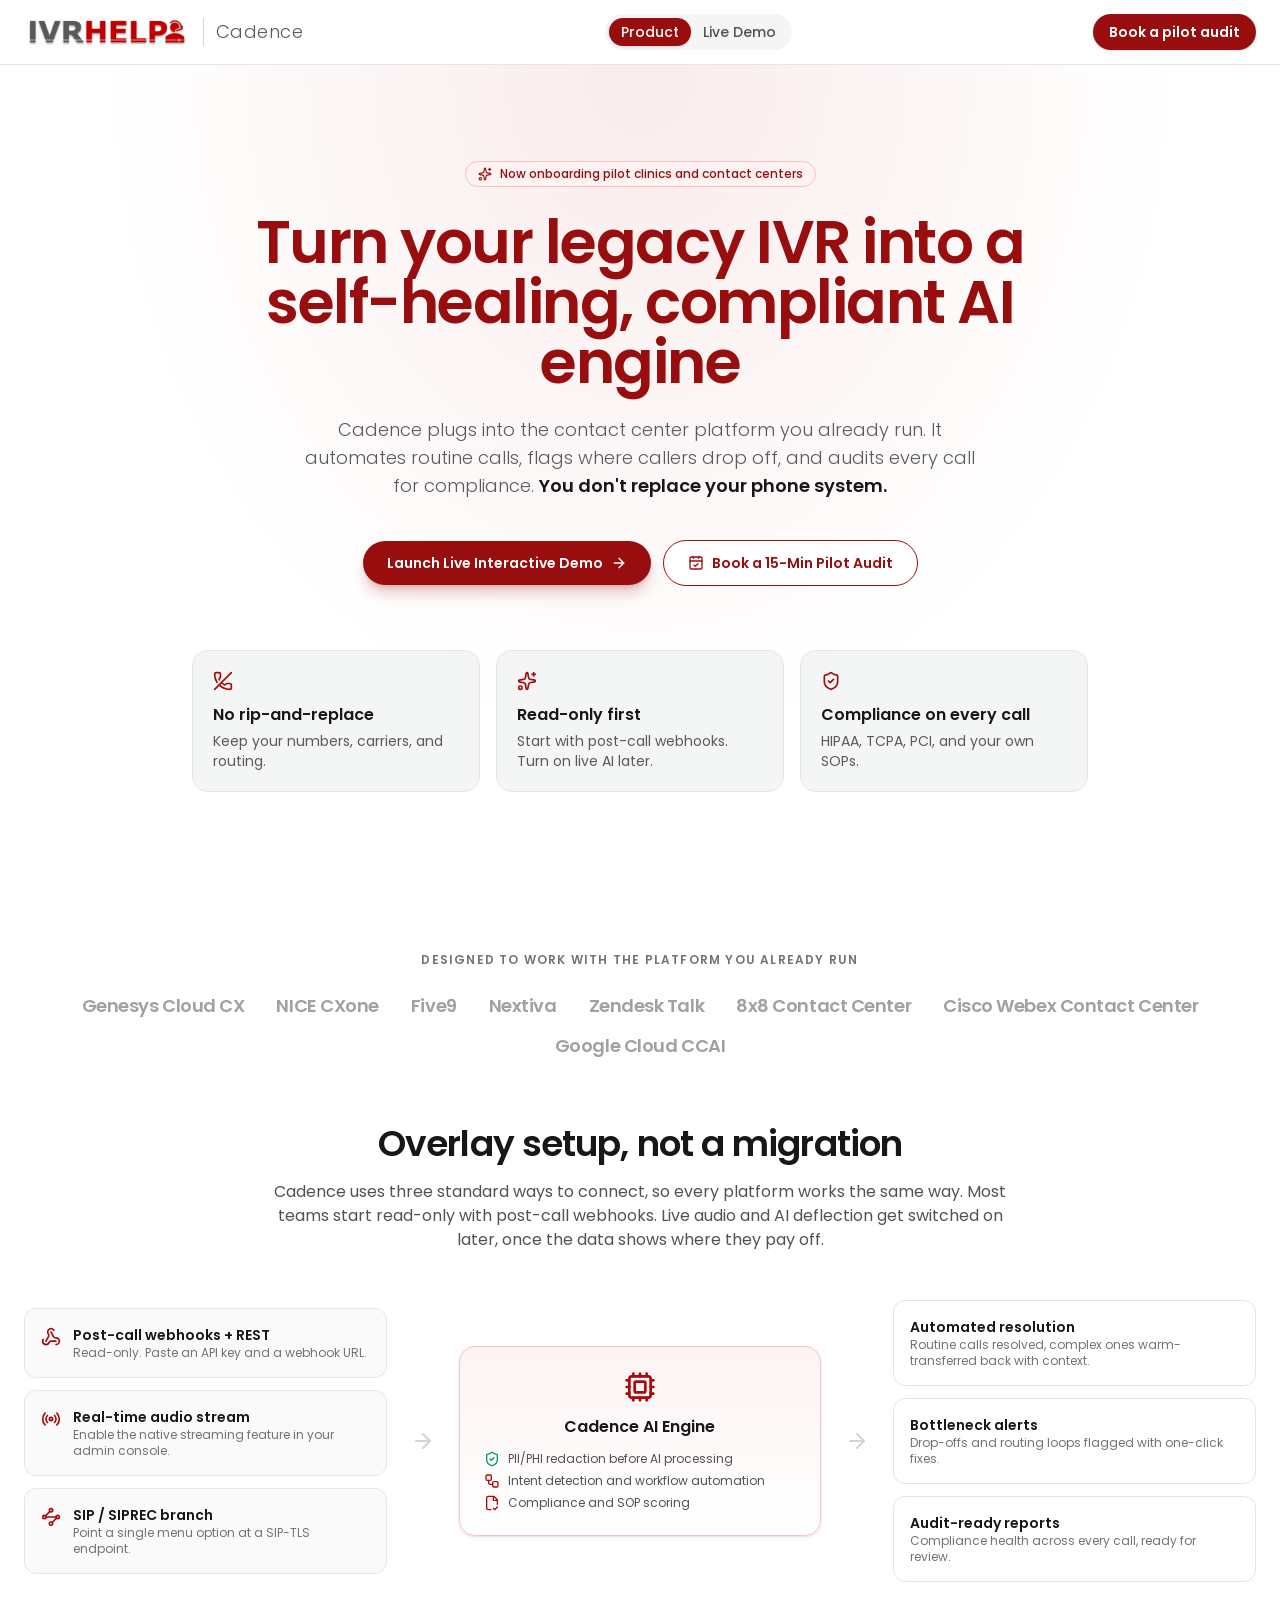
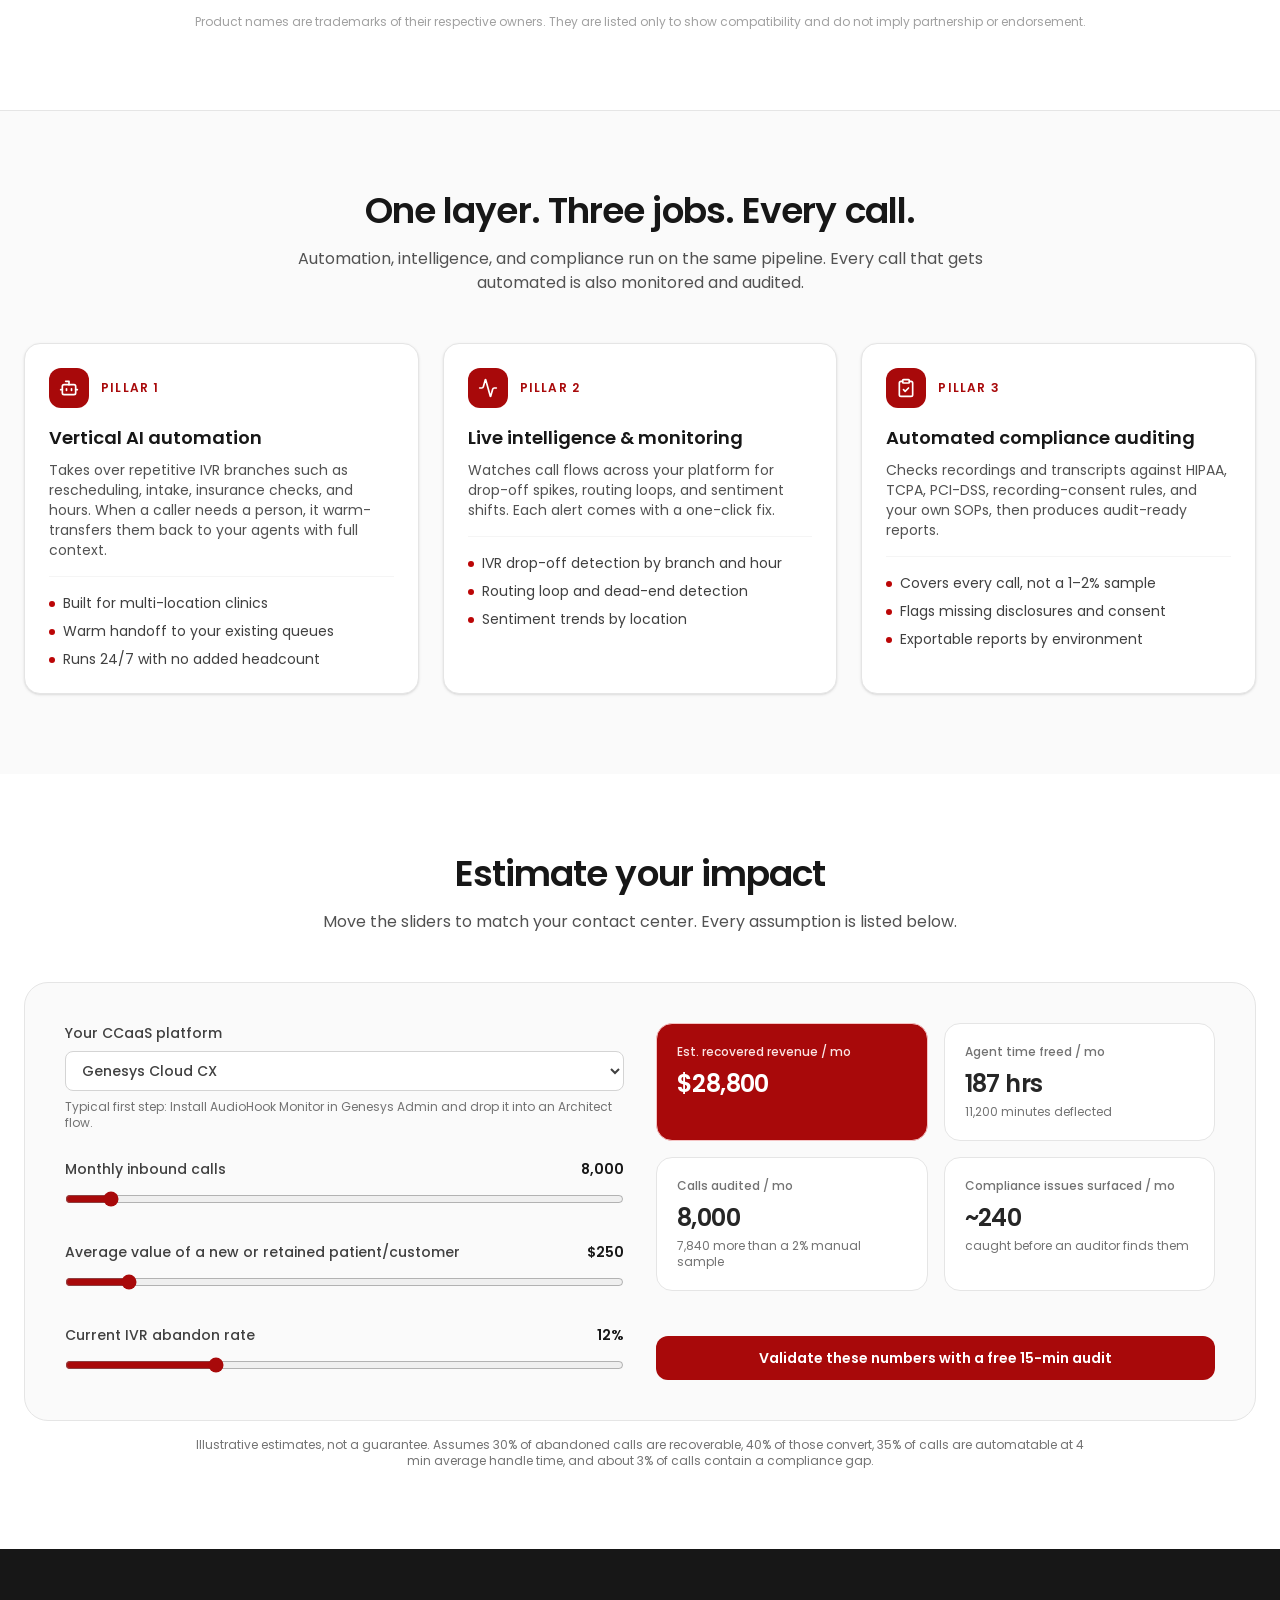
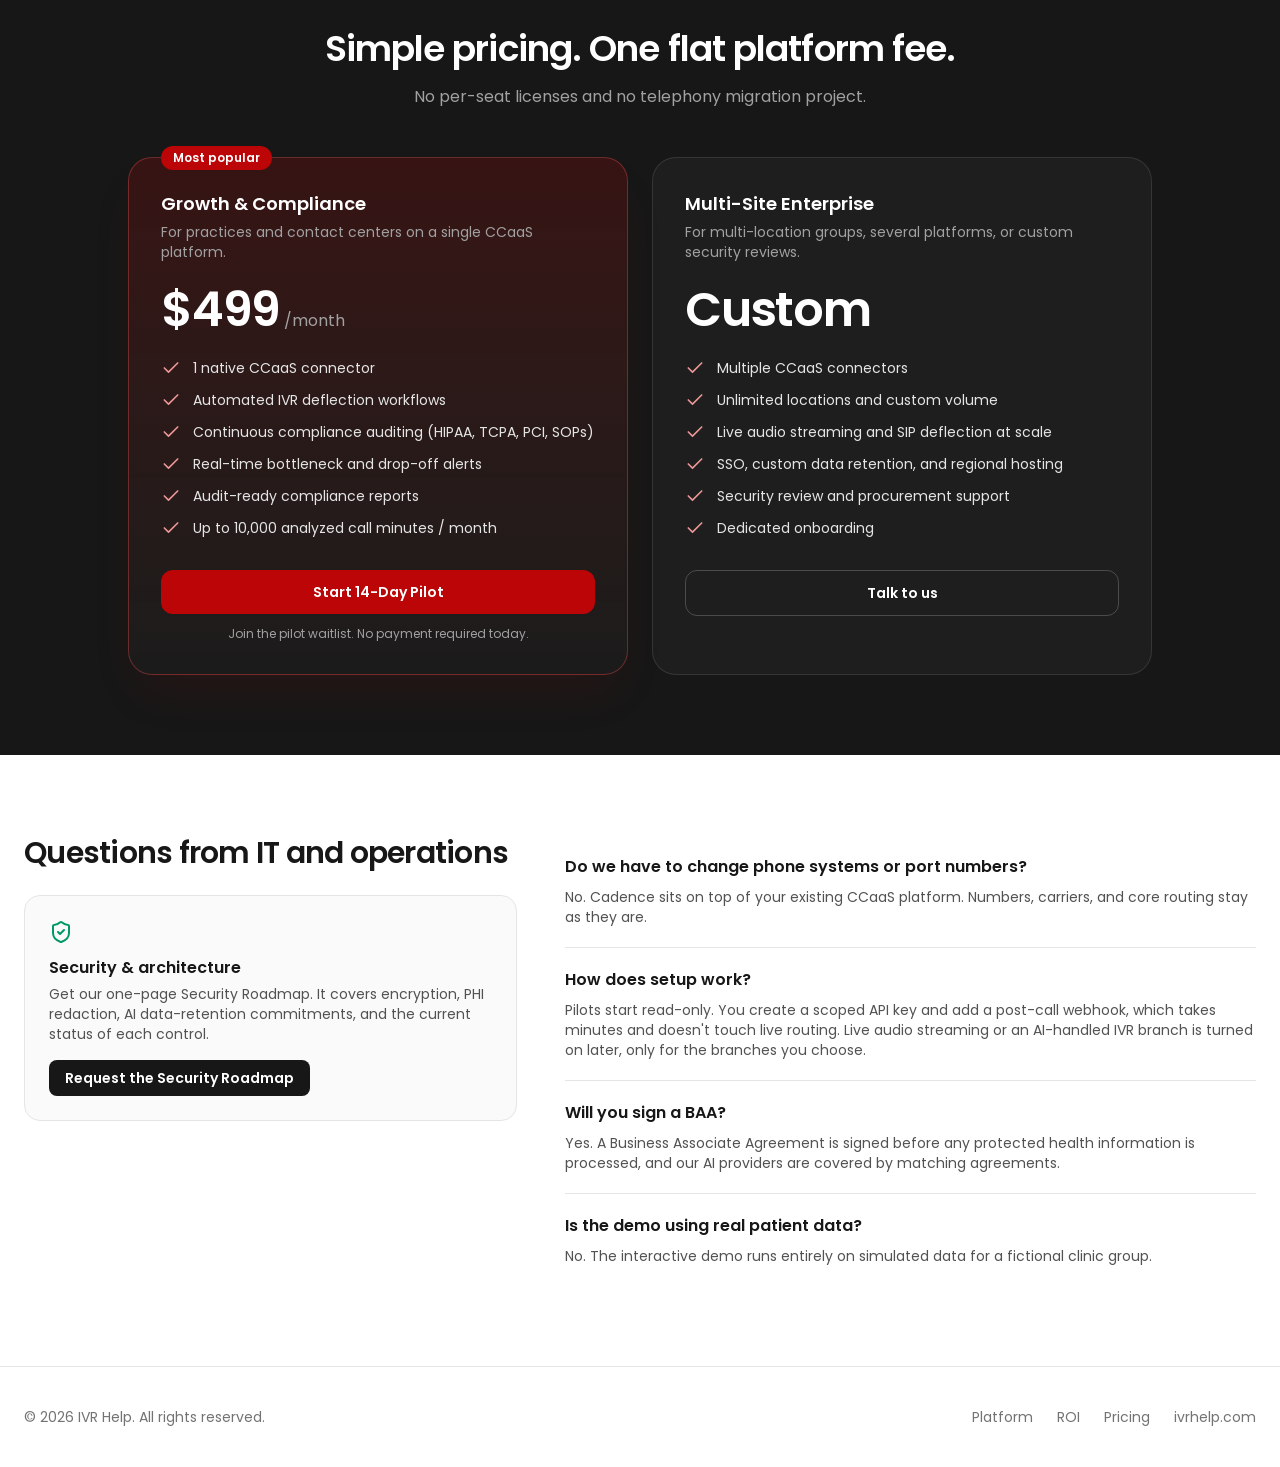
==== index.html @ 44080ae4 "Deploy site" ====
<!DOCTYPE html><html lang="en" class="NP86Ua_variable h-full antialiased"><head><meta charSet="utf-8"/><meta name="viewport" content="width=device-width, initial-scale=1"/><link rel="preload" href="/_next/static/media/13958cae6c93c43e-s.p.1h18_wedhzk4h.woff2" as="font" crossorigin="" type="font/woff2"/><link rel="preload" href="/_next/static/media/22a701959b157a82-s.p.2o7m9ogm38dql.woff2" as="font" crossorigin="" type="font/woff2"/><link rel="preload" href="/_next/static/media/2f0ae6d0ead4b7bb-s.p.38ww0mi76nb30.woff2" as="font" crossorigin="" type="font/woff2"/><link rel="preload" href="/_next/static/media/6bafae418e8a1b08-s.p.3o_v2fun1jzxk.woff2" as="font" crossorigin="" type="font/woff2"/><link rel="preload" href="/_next/static/media/76e9fd951b869c7b-s.p.3bh2vc0w-r-ll.woff2" as="font" crossorigin="" type="font/woff2"/><link rel="preload" href="/_next/static/media/dd9dfc3601372168-s.p.43zbiuwnnoiok.woff2" as="font" crossorigin="" type="font/woff2"/><link rel="preload" as="image" href="/ivrhelp-logo.png"/><link rel="stylesheet" href="/_next/static/chunks/0ywnl1hgc2zil.css" data-precedence="next"/><link rel="preload" as="script" fetchPriority="low" href="/_next/static/chunks/310vm2bl3xxpt.js"/><script src="/_next/static/chunks/1wnov70f88xjy.js" async=""></script><script src="/_next/static/chunks/39_j1bdzreq0m.js" async=""></script><script src="/_next/static/chunks/1ruweq6if34eh.js" async=""></script><script src="/_next/static/chunks/turbopack-2u1d16houkiyo.js" async=""></script><script src="/_next/static/chunks/0ttfjqg-k-pnd.js" async=""></script><script src="/_next/static/chunks/35sgjumlksxhd.js" async=""></script><meta name="next-size-adjust" content=""/><title>IVR Help: Cadence | AI automation &amp; compliance for your existing contact center</title><meta name="description" content="Cadence is an AI layer for Genesys, NICE CXone, Five9, Nextiva, Zendesk, 8x8, Cisco, and Google CCAI. It automates routine IVR calls, flags drop-offs, and audits every call for compliance. No phone system replacement."/><meta property="og:title" content="IVR Help: Cadence"/><meta property="og:description" content="Turn your legacy IVR into a self-healing, compliant AI engine without replacing your phone system."/><meta property="og:url" content="https://cadence.ivrhelp.com/"/><meta property="og:site_name" content="IVR Help: Cadence"/><meta property="og:type" content="website"/><meta name="twitter:card" content="summary"/><meta name="twitter:title" content="IVR Help: Cadence"/><meta name="twitter:description" content="Turn your legacy IVR into a self-healing, compliant AI engine without replacing your phone system."/><link rel="icon" href="/icon.png?icon.1f5wd9lrhpkw6.png" sizes="192x192" type="image/png"/><script src="/_next/static/chunks/0cz1d0mv5g_q7.js" noModule=""></script></head><body class="flex min-h-full flex-col"><div hidden=""><!--$--><!--/$--></div><header class="no-print sticky top-0 z-40 border-b border-neutral-200 bg-white text-neutral-900"><div class="mx-auto flex h-16 max-w-7xl items-center justify-between gap-4 px-4 sm:px-6"><a class="flex items-center gap-3" aria-label="IVR Help: Cadence home" href="/"><img src="/ivrhelp-logo.png" alt="IVR Help" width="459" height="88" class="h-7 w-auto sm:h-8"/><span class="hidden border-l border-neutral-300 pl-3 text-lg font-light tracking-wide text-charcoal sm:inline">Cadence</span></a><nav aria-label="Experience" class="flex rounded-full bg-neutral-100 p-1 text-sm"><a class="rounded-full px-3 py-1 font-medium transition bg-brand-700 text-white shadow-sm" href="/">Product</a><a class="rounded-full px-3 py-1 font-medium transition text-neutral-600 hover:text-brand-700" href="/demo/">Live Demo</a></nav><button type="button" class="hidden rounded-full bg-brand-700 px-4 py-2 text-sm font-semibold text-white shadow-sm hover:bg-brand-500 md:inline-flex">Book a pilot audit</button></div></header><main class="flex-1"><section class="relative overflow-hidden bg-white"><div aria-hidden="true" class="pointer-events-none absolute inset-0 bg-[radial-gradient(ellipse_at_top,rgba(187,5,6,0.08),transparent_60%)]"></div><div class="relative mx-auto max-w-7xl px-4 pb-20 pt-16 sm:px-6 lg:pt-24"><div class="mx-auto max-w-4xl text-center"><p class="inline-flex items-center gap-2 rounded-full border border-brand-200 bg-brand-50 px-3 py-1 text-xs font-medium text-brand-700"><svg xmlns="http://www.w3.org/2000/svg" width="24" height="24" viewBox="0 0 24 24" fill="none" stroke="currentColor" stroke-width="2" stroke-linecap="round" stroke-linejoin="round" class="lucide lucide-sparkles lucide-stars h-3.5 w-3.5" aria-hidden="true"><path d="M11.017 2.814a1 1 0 0 1 1.966 0l1.051 5.558a2 2 0 0 0 1.594 1.594l5.558 1.051a1 1 0 0 1 0 1.966l-5.558 1.051a2 2 0 0 0-1.594 1.594l-1.051 5.558a1 1 0 0 1-1.966 0l-1.051-5.558a2 2 0 0 0-1.594-1.594l-5.558-1.051a1 1 0 0 1 0-1.966l5.558-1.051a2 2 0 0 0 1.594-1.594z"></path><path d="M20 2v4"></path><path d="M22 4h-4"></path><circle cx="4" cy="20" r="2"></circle></svg> Now onboarding pilot clinics and contact centers</p><h1 class="mt-6 text-4xl font-semibold tracking-tight text-brand-700 sm:text-6xl">Turn your legacy IVR into a self-healing, compliant AI engine</h1><p class="mx-auto mt-6 max-w-2xl text-lg font-light text-charcoal">Cadence plugs into the contact center platform you already run. It automates routine calls, flags where callers drop off, and audits every call for compliance.<!-- --> <strong class="font-semibold text-neutral-900">You don&#x27;t replace your phone system.</strong></p><div class="mt-10 flex flex-col items-center justify-center gap-3 sm:flex-row"><a class="inline-flex items-center gap-2 rounded-full bg-brand-700 px-6 py-3 text-sm font-semibold text-white shadow-lg shadow-brand-700/25 hover:bg-brand-500" href="/demo/">Launch Live Interactive Demo <svg xmlns="http://www.w3.org/2000/svg" width="24" height="24" viewBox="0 0 24 24" fill="none" stroke="currentColor" stroke-width="2" stroke-linecap="round" stroke-linejoin="round" class="lucide lucide-arrow-right h-4 w-4" aria-hidden="true"><path d="M5 12h14"></path><path d="m12 5 7 7-7 7"></path></svg></a><button type="button" class="inline-flex items-center gap-2 rounded-full border border-brand-700 bg-white px-6 py-3 text-sm font-semibold text-brand-700 hover:bg-brand-50"><svg xmlns="http://www.w3.org/2000/svg" width="24" height="24" viewBox="0 0 24 24" fill="none" stroke="currentColor" stroke-width="2" stroke-linecap="round" stroke-linejoin="round" class="lucide lucide-calendar-check h-4 w-4" aria-hidden="true"><path d="M8 2v3"></path><path d="M16 2v3"></path><rect x="3" y="3" width="18" height="18" rx="2"></rect><path d="M3 9h18"></path><path d="m9 15 2 2 4-4"></path></svg> Book a 15-Min Pilot Audit</button></div></div><dl class="mx-auto mt-16 grid max-w-4xl gap-4 sm:grid-cols-3"><div class="rounded-2xl border border-neutral-200 bg-[#f4f6f6] p-5 text-left"><svg xmlns="http://www.w3.org/2000/svg" width="24" height="24" viewBox="0 0 24 24" fill="none" stroke="currentColor" stroke-width="2" stroke-linecap="round" stroke-linejoin="round" class="lucide lucide-phone-off h-5 w-5 text-brand-600" aria-hidden="true"><path d="M10.1 13.9a14 14 0 0 0 3.732 2.668 1 1 0 0 0 1.213-.303l.355-.465A2 2 0 0 1 17 15h3a2 2 0 0 1 2 2v3a2 2 0 0 1-2 2 18 18 0 0 1-12.728-5.272"></path><path d="M22 2 2 22"></path><path d="M4.76 13.582A18 18 0 0 1 2 4a2 2 0 0 1 2-2h3a2 2 0 0 1 2 2v3a2 2 0 0 1-.8 1.6l-.468.351a1 1 0 0 0-.292 1.233 14 14 0 0 0 .244.473"></path></svg><dt class="mt-3 font-semibold text-neutral-900">No rip-and-replace</dt><dd class="mt-1 text-sm text-charcoal">Keep your numbers, carriers, and routing.</dd></div><div class="rounded-2xl border border-neutral-200 bg-[#f4f6f6] p-5 text-left"><svg xmlns="http://www.w3.org/2000/svg" width="24" height="24" viewBox="0 0 24 24" fill="none" stroke="currentColor" stroke-width="2" stroke-linecap="round" stroke-linejoin="round" class="lucide lucide-sparkles lucide-stars h-5 w-5 text-brand-600" aria-hidden="true"><path d="M11.017 2.814a1 1 0 0 1 1.966 0l1.051 5.558a2 2 0 0 0 1.594 1.594l5.558 1.051a1 1 0 0 1 0 1.966l-5.558 1.051a2 2 0 0 0-1.594 1.594l-1.051 5.558a1 1 0 0 1-1.966 0l-1.051-5.558a2 2 0 0 0-1.594-1.594l-5.558-1.051a1 1 0 0 1 0-1.966l5.558-1.051a2 2 0 0 0 1.594-1.594z"></path><path d="M20 2v4"></path><path d="M22 4h-4"></path><circle cx="4" cy="20" r="2"></circle></svg><dt class="mt-3 font-semibold text-neutral-900">Read-only first</dt><dd class="mt-1 text-sm text-charcoal">Start with post-call webhooks. Turn on live AI later.</dd></div><div class="rounded-2xl border border-neutral-200 bg-[#f4f6f6] p-5 text-left"><svg xmlns="http://www.w3.org/2000/svg" width="24" height="24" viewBox="0 0 24 24" fill="none" stroke="currentColor" stroke-width="2" stroke-linecap="round" stroke-linejoin="round" class="lucide lucide-shield-check h-5 w-5 text-brand-600" aria-hidden="true"><path d="M20 13c0 5-3.5 7.5-7.66 8.95a1 1 0 0 1-.67-.01C7.5 20.5 4 18 4 13V6a1 1 0 0 1 1-1c2 0 4.5-1.2 6.24-2.72a1.17 1.17 0 0 1 1.52 0C14.51 3.81 17 5 19 5a1 1 0 0 1 1 1z"></path><path d="m9 12 2 2 4-4"></path></svg><dt class="mt-3 font-semibold text-neutral-900">Compliance on every call</dt><dd class="mt-1 text-sm text-charcoal">HIPAA, TCPA, PCI, and your own SOPs.</dd></div></dl></div></section><section id="integrations" class="border-b border-neutral-200 bg-white py-20"><div class="mx-auto max-w-7xl px-4 sm:px-6"><p class="text-center text-xs font-semibold uppercase tracking-widest text-neutral-500">Designed to work with the platform you already run</p><ul class="mt-6 flex flex-wrap items-center justify-center gap-x-8 gap-y-3"><li class="text-lg font-semibold tracking-tight text-neutral-400">Genesys Cloud CX</li><li class="text-lg font-semibold tracking-tight text-neutral-400">NICE CXone</li><li class="text-lg font-semibold tracking-tight text-neutral-400">Five9</li><li class="text-lg font-semibold tracking-tight text-neutral-400">Nextiva</li><li class="text-lg font-semibold tracking-tight text-neutral-400">Zendesk Talk</li><li class="text-lg font-semibold tracking-tight text-neutral-400">8x8 Contact Center</li><li class="text-lg font-semibold tracking-tight text-neutral-400">Cisco Webex Contact Center</li><li class="text-lg font-semibold tracking-tight text-neutral-400">Google Cloud CCAI</li></ul><div class="mx-auto mt-16 max-w-3xl text-center"><h2 class="text-3xl font-semibold tracking-tight text-neutral-900 sm:text-4xl">Overlay setup, not a migration</h2><p class="mt-4 text-neutral-600">Cadence uses three standard ways to connect, so every platform works the same way. Most teams start read-only with post-call webhooks. Live audio and AI deflection get switched on later, once the data shows where they pay off.</p></div><div class="mt-12 grid items-center gap-6 lg:grid-cols-[1fr_auto_1fr_auto_1fr]"><div class="space-y-3"><div class="flex gap-3 rounded-xl border border-neutral-200 bg-neutral-50 p-4"><svg xmlns="http://www.w3.org/2000/svg" width="24" height="24" viewBox="0 0 24 24" fill="none" stroke="currentColor" stroke-width="2" stroke-linecap="round" stroke-linejoin="round" class="lucide lucide-webhook mt-0.5 h-5 w-5 shrink-0 text-brand-600" aria-hidden="true"><path d="M18 16.98h-5.99c-1.1 0-1.95.94-2.48 1.9A4 4 0 0 1 2 17c.01-.7.2-1.4.57-2"></path><path d="m6 17 3.13-5.78c.53-.97.1-2.18-.5-3.1a4 4 0 1 1 6.89-4.06"></path><path d="m12 6 3.13 5.73C15.66 12.7 16.9 13 18 13a4 4 0 0 1 0 8"></path></svg><div><p class="text-sm font-semibold text-neutral-900">Post-call webhooks + REST</p><p class="text-xs text-neutral-500">Read-only. Paste an API key and a webhook URL.</p></div></div><div class="flex gap-3 rounded-xl border border-neutral-200 bg-neutral-50 p-4"><svg xmlns="http://www.w3.org/2000/svg" width="24" height="24" viewBox="0 0 24 24" fill="none" stroke="currentColor" stroke-width="2" stroke-linecap="round" stroke-linejoin="round" class="lucide lucide-radio mt-0.5 h-5 w-5 shrink-0 text-brand-600" aria-hidden="true"><path d="M16.247 7.761a6 6 0 0 1 0 8.478"></path><path d="M19.075 4.933a10 10 0 0 1 0 14.134"></path><path d="M4.925 19.067a10 10 0 0 1 0-14.134"></path><path d="M7.753 16.239a6 6 0 0 1 0-8.478"></path><circle cx="12" cy="12" r="2"></circle></svg><div><p class="text-sm font-semibold text-neutral-900">Real-time audio stream</p><p class="text-xs text-neutral-500">Enable the native streaming feature in your admin console.</p></div></div><div class="flex gap-3 rounded-xl border border-neutral-200 bg-neutral-50 p-4"><svg xmlns="http://www.w3.org/2000/svg" width="24" height="24" viewBox="0 0 24 24" fill="none" stroke="currentColor" stroke-width="2" stroke-linecap="round" stroke-linejoin="round" class="lucide lucide-waypoints mt-0.5 h-5 w-5 shrink-0 text-brand-600" aria-hidden="true"><path d="m10.586 5.414-5.172 5.172"></path><path d="m18.586 13.414-5.172 5.172"></path><path d="M6 12h12"></path><circle cx="12" cy="20" r="2"></circle><circle cx="12" cy="4" r="2"></circle><circle cx="20" cy="12" r="2"></circle><circle cx="4" cy="12" r="2"></circle></svg><div><p class="text-sm font-semibold text-neutral-900">SIP / SIPREC branch</p><p class="text-xs text-neutral-500">Point a single menu option at a SIP-TLS endpoint.</p></div></div></div><svg xmlns="http://www.w3.org/2000/svg" width="24" height="24" viewBox="0 0 24 24" fill="none" stroke="currentColor" stroke-width="2" stroke-linecap="round" stroke-linejoin="round" class="lucide lucide-arrow-right mx-auto hidden h-6 w-6 text-neutral-300 lg:block" aria-hidden="true"><path d="M5 12h14"></path><path d="m12 5 7 7-7 7"></path></svg><div class="rounded-2xl border border-brand-200 bg-gradient-to-b from-brand-50 to-white p-6 text-center shadow-sm"><svg xmlns="http://www.w3.org/2000/svg" width="24" height="24" viewBox="0 0 24 24" fill="none" stroke="currentColor" stroke-width="2" stroke-linecap="round" stroke-linejoin="round" class="lucide lucide-cpu mx-auto h-8 w-8 text-brand-600" aria-hidden="true"><path d="M12 20v2"></path><path d="M12 2v2"></path><path d="M17 20v2"></path><path d="M17 2v2"></path><path d="M2 12h2"></path><path d="M2 17h2"></path><path d="M2 7h2"></path><path d="M20 12h2"></path><path d="M20 17h2"></path><path d="M20 7h2"></path><path d="M7 20v2"></path><path d="M7 2v2"></path><rect x="4" y="4" width="16" height="16" rx="2"></rect><rect x="8" y="8" width="8" height="8" rx="1"></rect></svg><p class="mt-3 font-semibold text-neutral-900">Cadence AI Engine</p><ul class="mt-3 space-y-1.5 text-left text-xs text-neutral-600"><li class="flex gap-2"><svg xmlns="http://www.w3.org/2000/svg" width="24" height="24" viewBox="0 0 24 24" fill="none" stroke="currentColor" stroke-width="2" stroke-linecap="round" stroke-linejoin="round" class="lucide lucide-shield-check h-4 w-4 text-emerald-600" aria-hidden="true"><path d="M20 13c0 5-3.5 7.5-7.66 8.95a1 1 0 0 1-.67-.01C7.5 20.5 4 18 4 13V6a1 1 0 0 1 1-1c2 0 4.5-1.2 6.24-2.72a1.17 1.17 0 0 1 1.52 0C14.51 3.81 17 5 19 5a1 1 0 0 1 1 1z"></path><path d="m9 12 2 2 4-4"></path></svg>PII/PHI redaction before AI processing</li><li class="flex gap-2"><svg xmlns="http://www.w3.org/2000/svg" width="24" height="24" viewBox="0 0 24 24" fill="none" stroke="currentColor" stroke-width="2" stroke-linecap="round" stroke-linejoin="round" class="lucide lucide-workflow h-4 w-4 text-brand-600" aria-hidden="true"><rect width="8" height="8" x="3" y="3" rx="2"></rect><path d="M7 11v4a2 2 0 0 0 2 2h4"></path><rect width="8" height="8" x="13" y="13" rx="2"></rect></svg>Intent detection and workflow automation</li><li class="flex gap-2"><svg xmlns="http://www.w3.org/2000/svg" width="24" height="24" viewBox="0 0 24 24" fill="none" stroke="currentColor" stroke-width="2" stroke-linecap="round" stroke-linejoin="round" class="lucide lucide-file-check-corner lucide-file-check-2 h-4 w-4 text-brand-600" aria-hidden="true"><path d="M10.5 22H6a2 2 0 0 1-2-2V4a2 2 0 0 1 2-2h8a2.4 2.4 0 0 1 1.706.706l3.588 3.588A2.4 2.4 0 0 1 20 8v6"></path><path d="M14 2v5a1 1 0 0 0 1 1h5"></path><path d="m14 20 2 2 4-4"></path></svg>Compliance and SOP scoring</li></ul></div><svg xmlns="http://www.w3.org/2000/svg" width="24" height="24" viewBox="0 0 24 24" fill="none" stroke="currentColor" stroke-width="2" stroke-linecap="round" stroke-linejoin="round" class="lucide lucide-arrow-right mx-auto hidden h-6 w-6 text-neutral-300 lg:block" aria-hidden="true"><path d="M5 12h14"></path><path d="m12 5 7 7-7 7"></path></svg><div class="space-y-3"><div class="rounded-xl border border-neutral-200 p-4"><p class="text-sm font-semibold text-neutral-900">Automated resolution</p><p class="text-xs text-neutral-500">Routine calls resolved, complex ones warm-transferred back with context.</p></div><div class="rounded-xl border border-neutral-200 p-4"><p class="text-sm font-semibold text-neutral-900">Bottleneck alerts</p><p class="text-xs text-neutral-500">Drop-offs and routing loops flagged with one-click fixes.</p></div><div class="rounded-xl border border-neutral-200 p-4"><p class="text-sm font-semibold text-neutral-900">Audit-ready reports</p><p class="text-xs text-neutral-500">Compliance health across every call, ready for review.</p></div></div></div><p class="mt-8 text-center text-xs text-neutral-400">Product names are trademarks of their respective owners. They are listed only to show compatibility and do not imply partnership or endorsement.</p></div></section><section id="platform" class="bg-neutral-50 py-20"><div class="mx-auto max-w-7xl px-4 sm:px-6"><div class="mx-auto max-w-3xl text-center"><h2 class="text-3xl font-semibold tracking-tight text-neutral-900 sm:text-4xl">One layer. Three jobs. Every call.</h2><p class="mt-4 text-neutral-600">Automation, intelligence, and compliance run on the same pipeline. Every call that gets automated is also monitored and audited.</p></div><div class="mt-12 grid gap-6 lg:grid-cols-3"><article class="flex flex-col rounded-2xl border border-neutral-200 bg-white p-6 shadow-sm"><div class="flex items-center gap-3"><span class="flex h-10 w-10 items-center justify-center rounded-xl bg-brand-600 text-white"><svg xmlns="http://www.w3.org/2000/svg" width="24" height="24" viewBox="0 0 24 24" fill="none" stroke="currentColor" stroke-width="2" stroke-linecap="round" stroke-linejoin="round" class="lucide lucide-bot h-5 w-5" aria-hidden="true"><path d="M12 8V4H8"></path><rect width="16" height="12" x="4" y="8" rx="2"></rect><path d="M2 14h2"></path><path d="M20 14h2"></path><path d="M15 13v2"></path><path d="M9 13v2"></path></svg></span><span class="text-xs font-semibold uppercase tracking-widest text-brand-600">Pillar 1</span></div><h3 class="mt-4 text-lg font-semibold text-neutral-900">Vertical AI automation</h3><p class="mt-2 text-sm text-neutral-600">Takes over repetitive IVR branches such as rescheduling, intake, insurance checks, and hours. When a caller needs a person, it warm-transfers them back to your agents with full context.</p><ul class="mt-4 space-y-2 border-t border-neutral-100 pt-4 text-sm text-neutral-700"><li class="flex gap-2"><span class="mt-2 h-1.5 w-1.5 shrink-0 rounded-full bg-brand-500"></span>Built for multi-location clinics</li><li class="flex gap-2"><span class="mt-2 h-1.5 w-1.5 shrink-0 rounded-full bg-brand-500"></span>Warm handoff to your existing queues</li><li class="flex gap-2"><span class="mt-2 h-1.5 w-1.5 shrink-0 rounded-full bg-brand-500"></span>Runs 24/7 with no added headcount</li></ul></article><article class="flex flex-col rounded-2xl border border-neutral-200 bg-white p-6 shadow-sm"><div class="flex items-center gap-3"><span class="flex h-10 w-10 items-center justify-center rounded-xl bg-brand-600 text-white"><svg xmlns="http://www.w3.org/2000/svg" width="24" height="24" viewBox="0 0 24 24" fill="none" stroke="currentColor" stroke-width="2" stroke-linecap="round" stroke-linejoin="round" class="lucide lucide-activity h-5 w-5" aria-hidden="true"><path d="M22 12h-2.48a2 2 0 0 0-1.93 1.46l-2.35 8.36a.25.25 0 0 1-.48 0L9.24 2.18a.25.25 0 0 0-.48 0l-2.35 8.36A2 2 0 0 1 4.49 12H2"></path></svg></span><span class="text-xs font-semibold uppercase tracking-widest text-brand-600">Pillar 2</span></div><h3 class="mt-4 text-lg font-semibold text-neutral-900">Live intelligence &amp; monitoring</h3><p class="mt-2 text-sm text-neutral-600">Watches call flows across your platform for drop-off spikes, routing loops, and sentiment shifts. Each alert comes with a one-click fix.</p><ul class="mt-4 space-y-2 border-t border-neutral-100 pt-4 text-sm text-neutral-700"><li class="flex gap-2"><span class="mt-2 h-1.5 w-1.5 shrink-0 rounded-full bg-brand-500"></span>IVR drop-off detection by branch and hour</li><li class="flex gap-2"><span class="mt-2 h-1.5 w-1.5 shrink-0 rounded-full bg-brand-500"></span>Routing loop and dead-end detection</li><li class="flex gap-2"><span class="mt-2 h-1.5 w-1.5 shrink-0 rounded-full bg-brand-500"></span>Sentiment trends by location</li></ul></article><article class="flex flex-col rounded-2xl border border-neutral-200 bg-white p-6 shadow-sm"><div class="flex items-center gap-3"><span class="flex h-10 w-10 items-center justify-center rounded-xl bg-brand-600 text-white"><svg xmlns="http://www.w3.org/2000/svg" width="24" height="24" viewBox="0 0 24 24" fill="none" stroke="currentColor" stroke-width="2" stroke-linecap="round" stroke-linejoin="round" class="lucide lucide-clipboard-check h-5 w-5" aria-hidden="true"><rect width="8" height="4" x="8" y="2" rx="1" ry="1"></rect><path d="M16 4h2a2 2 0 0 1 2 2v14a2 2 0 0 1-2 2H6a2 2 0 0 1-2-2V6a2 2 0 0 1 2-2h2"></path><path d="m9 14 2 2 4-4"></path></svg></span><span class="text-xs font-semibold uppercase tracking-widest text-brand-600">Pillar 3</span></div><h3 class="mt-4 text-lg font-semibold text-neutral-900">Automated compliance auditing</h3><p class="mt-2 text-sm text-neutral-600">Checks recordings and transcripts against HIPAA, TCPA, PCI-DSS, recording-consent rules, and your own SOPs, then produces audit-ready reports.</p><ul class="mt-4 space-y-2 border-t border-neutral-100 pt-4 text-sm text-neutral-700"><li class="flex gap-2"><span class="mt-2 h-1.5 w-1.5 shrink-0 rounded-full bg-brand-500"></span>Covers every call, not a 1–2% sample</li><li class="flex gap-2"><span class="mt-2 h-1.5 w-1.5 shrink-0 rounded-full bg-brand-500"></span>Flags missing disclosures and consent</li><li class="flex gap-2"><span class="mt-2 h-1.5 w-1.5 shrink-0 rounded-full bg-brand-500"></span>Exportable reports by environment</li></ul></article></div></div></section><section id="roi" class="bg-white py-20"><div class="mx-auto max-w-7xl px-4 sm:px-6"><div class="mx-auto max-w-3xl text-center"><h2 class="text-3xl font-semibold tracking-tight text-neutral-900 sm:text-4xl">Estimate your impact</h2><p class="mt-4 text-neutral-600">Move the sliders to match your contact center. Every assumption is listed below.</p></div><div class="mt-12 grid gap-8 rounded-3xl border border-neutral-200 bg-neutral-50 p-6 sm:p-10 lg:grid-cols-2"><div class="space-y-7"><label class="block text-sm font-medium text-neutral-700">Your CCaaS platform<select class="mt-2 w-full rounded-lg border border-neutral-300 bg-white px-3 py-2 text-sm"><option value="genesys" selected="">Genesys Cloud CX</option><option value="nice">NICE CXone</option><option value="five9">Five9</option><option value="nextiva">Nextiva</option><option value="zendesk">Zendesk Talk</option><option value="8x8">8x8 Contact Center</option><option value="cisco">Cisco Webex Contact Center</option><option value="google">Google Cloud CCAI</option></select><span class="mt-2 block text-xs font-normal text-neutral-500">Typical first step: <!-- -->Install AudioHook Monitor in Genesys Admin and drop it into an Architect flow.</span></label><label class="block"><span class="flex items-baseline justify-between text-sm font-medium text-neutral-700">Monthly inbound calls<span class="font-semibold tabular-nums text-neutral-900">8,000</span></span><input type="range" min="1000" max="100000" step="1000" class="mt-3 w-full accent-brand-600" value="8000"/></label><label class="block"><span class="flex items-baseline justify-between text-sm font-medium text-neutral-700">Average value of a new or retained patient/customer<span class="font-semibold tabular-nums text-neutral-900">$250</span></span><input type="range" min="50" max="2000" step="25" class="mt-3 w-full accent-brand-600" value="250"/></label><label class="block"><span class="flex items-baseline justify-between text-sm font-medium text-neutral-700">Current IVR abandon rate<span class="font-semibold tabular-nums text-neutral-900">12%</span></span><input type="range" min="2" max="40" step="1" class="mt-3 w-full accent-brand-600" value="12"/></label></div><div class="flex flex-col justify-between gap-6"><div class="grid gap-4 sm:grid-cols-2"><div class="rounded-2xl border p-5 border-brand-200 bg-brand-600 text-white"><p class="text-xs font-medium text-brand-100">Est. recovered revenue / mo</p><p class="mt-2 text-2xl font-semibold tabular-nums tracking-tight">$28,800</p></div><div class="rounded-2xl border p-5 border-neutral-200 bg-white"><p class="text-xs font-medium text-neutral-500">Agent time freed / mo</p><p class="mt-2 text-2xl font-semibold tabular-nums tracking-tight">187 hrs</p><p class="mt-1 text-xs text-neutral-500">11,200 minutes deflected</p></div><div class="rounded-2xl border p-5 border-neutral-200 bg-white"><p class="text-xs font-medium text-neutral-500">Calls audited / mo</p><p class="mt-2 text-2xl font-semibold tabular-nums tracking-tight">8,000</p><p class="mt-1 text-xs text-neutral-500">7,840 more than a 2% manual sample</p></div><div class="rounded-2xl border p-5 border-neutral-200 bg-white"><p class="text-xs font-medium text-neutral-500">Compliance issues surfaced / mo</p><p class="mt-2 text-2xl font-semibold tabular-nums tracking-tight">~240</p><p class="mt-1 text-xs text-neutral-500">caught before an auditor finds them</p></div></div><button type="button" class="rounded-xl bg-brand-600 px-5 py-3 text-sm font-semibold text-white hover:bg-brand-500">Validate these numbers with a free 15-min audit</button></div></div><p class="mx-auto mt-4 max-w-4xl text-center text-xs text-neutral-500">Illustrative estimates, not a guarantee. Assumes <!-- -->30<!-- -->% of abandoned calls are recoverable, <!-- -->40<!-- -->% of those convert, <!-- -->35<!-- -->% of calls are automatable at <!-- -->4<!-- --> min average handle time, and about <!-- -->3<!-- -->% of calls contain a compliance gap.</p></div></section><section id="pricing" class="bg-neutral-900 py-20 text-white"><div class="mx-auto max-w-7xl px-4 sm:px-6"><div class="mx-auto max-w-3xl text-center"><h2 class="text-3xl font-semibold tracking-tight sm:text-4xl">Simple pricing. One flat platform fee.</h2><p class="mt-4 text-neutral-400">No per-seat licenses and no telephony migration project.</p></div><div class="mx-auto mt-12 grid max-w-5xl gap-6 lg:grid-cols-2"><div class="relative rounded-3xl border border-brand-400/40 bg-gradient-to-b from-brand-500/20 to-white/[0.02] p-8 shadow-2xl shadow-brand-500/10"><span class="absolute -top-3 left-8 rounded-full bg-brand-500 px-3 py-1 text-xs font-semibold">Most popular</span><h3 class="text-lg font-semibold">Growth &amp; Compliance</h3><p class="mt-1 text-sm text-neutral-400">For practices and contact centers on a single CCaaS platform.</p><p class="mt-6 flex items-baseline gap-1"><span class="text-5xl font-semibold tracking-tight">$<!-- -->499</span><span class="text-neutral-400">/month</span></p><ul class="mt-6 space-y-3 text-sm"><li class="flex gap-3"><svg xmlns="http://www.w3.org/2000/svg" width="24" height="24" viewBox="0 0 24 24" fill="none" stroke="currentColor" stroke-width="2" stroke-linecap="round" stroke-linejoin="round" class="lucide lucide-check h-5 w-5 shrink-0 text-brand-300" aria-hidden="true"><path d="M20 6 9 17l-5-5"></path></svg><span class="text-neutral-200">1 native CCaaS connector</span></li><li class="flex gap-3"><svg xmlns="http://www.w3.org/2000/svg" width="24" height="24" viewBox="0 0 24 24" fill="none" stroke="currentColor" stroke-width="2" stroke-linecap="round" stroke-linejoin="round" class="lucide lucide-check h-5 w-5 shrink-0 text-brand-300" aria-hidden="true"><path d="M20 6 9 17l-5-5"></path></svg><span class="text-neutral-200">Automated IVR deflection workflows</span></li><li class="flex gap-3"><svg xmlns="http://www.w3.org/2000/svg" width="24" height="24" viewBox="0 0 24 24" fill="none" stroke="currentColor" stroke-width="2" stroke-linecap="round" stroke-linejoin="round" class="lucide lucide-check h-5 w-5 shrink-0 text-brand-300" aria-hidden="true"><path d="M20 6 9 17l-5-5"></path></svg><span class="text-neutral-200">Continuous compliance auditing (HIPAA, TCPA, PCI, SOPs)</span></li><li class="flex gap-3"><svg xmlns="http://www.w3.org/2000/svg" width="24" height="24" viewBox="0 0 24 24" fill="none" stroke="currentColor" stroke-width="2" stroke-linecap="round" stroke-linejoin="round" class="lucide lucide-check h-5 w-5 shrink-0 text-brand-300" aria-hidden="true"><path d="M20 6 9 17l-5-5"></path></svg><span class="text-neutral-200">Real-time bottleneck and drop-off alerts</span></li><li class="flex gap-3"><svg xmlns="http://www.w3.org/2000/svg" width="24" height="24" viewBox="0 0 24 24" fill="none" stroke="currentColor" stroke-width="2" stroke-linecap="round" stroke-linejoin="round" class="lucide lucide-check h-5 w-5 shrink-0 text-brand-300" aria-hidden="true"><path d="M20 6 9 17l-5-5"></path></svg><span class="text-neutral-200">Audit-ready compliance reports</span></li><li class="flex gap-3"><svg xmlns="http://www.w3.org/2000/svg" width="24" height="24" viewBox="0 0 24 24" fill="none" stroke="currentColor" stroke-width="2" stroke-linecap="round" stroke-linejoin="round" class="lucide lucide-check h-5 w-5 shrink-0 text-brand-300" aria-hidden="true"><path d="M20 6 9 17l-5-5"></path></svg><span class="text-neutral-200">Up to 10,000 analyzed call minutes / month</span></li></ul><button type="button" class="mt-8 w-full rounded-xl bg-brand-500 px-5 py-3 text-sm font-semibold hover:bg-brand-400">Start 14-Day Pilot</button><p class="mt-3 text-center text-xs text-neutral-400">Join the pilot waitlist. No payment required today.</p></div><div class="rounded-3xl border border-white/10 bg-white/[0.03] p-8"><h3 class="text-lg font-semibold">Multi-Site Enterprise</h3><p class="mt-1 text-sm text-neutral-400">For multi-location groups, several platforms, or custom security reviews.</p><p class="mt-6 text-5xl font-semibold tracking-tight">Custom</p><ul class="mt-6 space-y-3 text-sm"><li class="flex gap-3"><svg xmlns="http://www.w3.org/2000/svg" width="24" height="24" viewBox="0 0 24 24" fill="none" stroke="currentColor" stroke-width="2" stroke-linecap="round" stroke-linejoin="round" class="lucide lucide-check h-5 w-5 shrink-0 text-brand-300" aria-hidden="true"><path d="M20 6 9 17l-5-5"></path></svg><span class="text-neutral-200">Multiple CCaaS connectors</span></li><li class="flex gap-3"><svg xmlns="http://www.w3.org/2000/svg" width="24" height="24" viewBox="0 0 24 24" fill="none" stroke="currentColor" stroke-width="2" stroke-linecap="round" stroke-linejoin="round" class="lucide lucide-check h-5 w-5 shrink-0 text-brand-300" aria-hidden="true"><path d="M20 6 9 17l-5-5"></path></svg><span class="text-neutral-200">Unlimited locations and custom volume</span></li><li class="flex gap-3"><svg xmlns="http://www.w3.org/2000/svg" width="24" height="24" viewBox="0 0 24 24" fill="none" stroke="currentColor" stroke-width="2" stroke-linecap="round" stroke-linejoin="round" class="lucide lucide-check h-5 w-5 shrink-0 text-brand-300" aria-hidden="true"><path d="M20 6 9 17l-5-5"></path></svg><span class="text-neutral-200">Live audio streaming and SIP deflection at scale</span></li><li class="flex gap-3"><svg xmlns="http://www.w3.org/2000/svg" width="24" height="24" viewBox="0 0 24 24" fill="none" stroke="currentColor" stroke-width="2" stroke-linecap="round" stroke-linejoin="round" class="lucide lucide-check h-5 w-5 shrink-0 text-brand-300" aria-hidden="true"><path d="M20 6 9 17l-5-5"></path></svg><span class="text-neutral-200">SSO, custom data retention, and regional hosting</span></li><li class="flex gap-3"><svg xmlns="http://www.w3.org/2000/svg" width="24" height="24" viewBox="0 0 24 24" fill="none" stroke="currentColor" stroke-width="2" stroke-linecap="round" stroke-linejoin="round" class="lucide lucide-check h-5 w-5 shrink-0 text-brand-300" aria-hidden="true"><path d="M20 6 9 17l-5-5"></path></svg><span class="text-neutral-200">Security review and procurement support</span></li><li class="flex gap-3"><svg xmlns="http://www.w3.org/2000/svg" width="24" height="24" viewBox="0 0 24 24" fill="none" stroke="currentColor" stroke-width="2" stroke-linecap="round" stroke-linejoin="round" class="lucide lucide-check h-5 w-5 shrink-0 text-brand-300" aria-hidden="true"><path d="M20 6 9 17l-5-5"></path></svg><span class="text-neutral-200">Dedicated onboarding</span></li></ul><button type="button" class="mt-8 w-full rounded-xl border border-white/20 px-5 py-3 text-sm font-semibold hover:bg-white/10">Talk to us</button></div></div></div></section><section id="faq" class="bg-white py-20"><div class="mx-auto grid max-w-7xl gap-12 px-4 sm:px-6 lg:grid-cols-[1fr_1.4fr]"><div><h2 class="text-3xl font-semibold tracking-tight text-neutral-900">Questions from IT and operations</h2><div class="mt-6 rounded-2xl border border-neutral-200 bg-neutral-50 p-6"><svg xmlns="http://www.w3.org/2000/svg" width="24" height="24" viewBox="0 0 24 24" fill="none" stroke="currentColor" stroke-width="2" stroke-linecap="round" stroke-linejoin="round" class="lucide lucide-shield-check h-6 w-6 text-emerald-600" aria-hidden="true"><path d="M20 13c0 5-3.5 7.5-7.66 8.95a1 1 0 0 1-.67-.01C7.5 20.5 4 18 4 13V6a1 1 0 0 1 1-1c2 0 4.5-1.2 6.24-2.72a1.17 1.17 0 0 1 1.52 0C14.51 3.81 17 5 19 5a1 1 0 0 1 1 1z"></path><path d="m9 12 2 2 4-4"></path></svg><p class="mt-3 font-semibold text-neutral-900">Security &amp; architecture</p><p class="mt-1 text-sm text-neutral-600">Get our one-page Security Roadmap. It covers encryption, PHI redaction, AI data-retention commitments, and the current status of each control.</p><button type="button" class="mt-4 rounded-lg bg-neutral-900 px-4 py-2 text-sm font-semibold text-white hover:bg-neutral-700">Request the Security Roadmap</button></div></div><dl class="divide-y divide-neutral-200"><div class="py-5"><dt class="font-semibold text-neutral-900">Do we have to change phone systems or port numbers?</dt><dd class="mt-2 text-sm text-neutral-600">No. Cadence sits on top of your existing CCaaS platform. Numbers, carriers, and core routing stay as they are.</dd></div><div class="py-5"><dt class="font-semibold text-neutral-900">How does setup work?</dt><dd class="mt-2 text-sm text-neutral-600">Pilots start read-only. You create a scoped API key and add a post-call webhook, which takes minutes and doesn&#x27;t touch live routing. Live audio streaming or an AI-handled IVR branch is turned on later, only for the branches you choose.</dd></div><div class="py-5"><dt class="font-semibold text-neutral-900">Will you sign a BAA?</dt><dd class="mt-2 text-sm text-neutral-600">Yes. A Business Associate Agreement is signed before any protected health information is processed, and our AI providers are covered by matching agreements.</dd></div><div class="py-5"><dt class="font-semibold text-neutral-900">Is the demo using real patient data?</dt><dd class="mt-2 text-sm text-neutral-600">No. The interactive demo runs entirely on simulated data for a fictional clinic group.</dd></div></dl></div></section><footer class="no-print border-t border-neutral-200 bg-white py-10 text-sm text-neutral-500"><div class="mx-auto flex max-w-7xl flex-col items-center justify-between gap-4 px-4 sm:flex-row sm:px-6"><p>© <!-- -->2026<!-- --> IVR Help. All rights reserved.</p><nav class="flex gap-6"><a href="#platform" class="hover:text-neutral-900">Platform</a><a href="#roi" class="hover:text-neutral-900">ROI</a><a href="#pricing" class="hover:text-neutral-900">Pricing</a><a href="https://www.ivrhelp.com" class="hover:text-neutral-900">ivrhelp.com</a></nav></div></footer><!--$--><!--/$--></main><script id="_R_">(globalThis["TURBOPACK"] || (globalThis["TURBOPACK"] = [])).push({"otherChunks":["static/chunks/310vm2bl3xxpt.js","static/chunks/1wnov70f88xjy.js","static/chunks/39_j1bdzreq0m.js","static/chunks/1ruweq6if34eh.js"],"runtimeModuleIds":[94553]});</script><script src="/_next/static/chunks/310vm2bl3xxpt.js" async=""></script><script>(self.__next_f=self.__next_f||[]).push([0])</script><script>self.__next_f.push([1,"1:\"$Sreact.fragment\"\n2:\"/_next/static/chunks/0ttfjqg-k-pnd.js\"\n3:\"LeadModalProvider\"\n4:I[5323,[\"$2\"],\"$3\"]\n5:I[71790,[\"$2\"],\"SiteNav\"]\n6:I[39756,[\"$2\"],\"default\"]\n7:I[37457,[\"$2\"],\"default\"]\n9:\"/_next/static/chunks/35sgjumlksxhd.js\"\na:I[17706,[\"$2\",\"$9\"],\"Hero\"]\nb:I[5014,[\"$2\",\"$9\"],\"default\"]\n1b:\"ViewportBoundary\"\n1c:I[97367,[\"$2\"],\"$1b\"]\n1e:\"MetadataBoundary\"\n1f:I[97367,[\"$2\"],\"$1e\"]\n20:\"$Sreact.suspense\"\n22:I[68027,[\"$2\"],\"default\",1]\n:HL[\"/_next/static/chunks/0ywnl1hgc2zil.css\",\"style\"]\n:HL[\"/_next/static/media/13958cae6c93c43e-s.p.1h18_wedhzk4h.woff2\",\"font\",{\"crossOrigin\":\"\",\"type\":\"font/woff2\"}]\n:HL[\"/_next/static/media/22a701959b157a82-s.p.2o7m9ogm38dql.woff2\",\"font\",{\"crossOrigin\":\"\",\"type\":\"font/woff2\"}]\n:HL[\"/_next/static/media/2f0ae6d0ead4b7bb-s.p.38ww0mi76nb30.woff2\",\"font\",{\"crossOrigin\":\"\",\"type\":\"font/woff2\"}]\n:HL[\"/_next/static/media/6bafae418e8a1b08-s.p.3o_v2fun1jzxk.woff2\",\"font\",{\"crossOrigin\":\"\",\"type\":\"font/woff2\"}]\n:HL[\"/_next/static/media/76e9fd951b869c7b-s.p.3bh2vc0w-r-ll.woff2\",\"font\",{\"crossOrigin\":\"\",\"type\":\"font/woff2\"}]\n:HL[\"/_next/static/media/dd9dfc3601372168-s.p.43zbiuwnnoiok.woff2\",\"font\",{\"crossOrigin\":\"\",\"type\":\"font/woff2\"}]\n"])</script><script>self.__next_f.push([1,"8:[[\"children\",{\"s\":\"__PAGE__\",\"h\":512,\"d\":{\"r\":[\"$\",\"$1\",\"c\",{\"children\":[[[\"$\",\"$La\",null,{}],[\"$\",\"section\",null,{\"id\":\"integrations\",\"className\":\"border-b border-neutral-200 bg-white py-20\",\"children\":[\"$\",\"div\",null,{\"className\":\"mx-auto max-w-7xl px-4 sm:px-6\",\"children\":[[\"$\",\"p\",null,{\"className\":\"text-center text-xs font-semibold uppercase tracking-widest text-neutral-500\",\"children\":\"Designed to work with the platform you already run\"}],[\"$\",\"ul\",null,{\"className\":\"mt-6 flex flex-wrap items-center justify-center gap-x-8 gap-y-3\",\"children\":[[\"$\",\"li\",\"genesys\",{\"className\":\"text-lg font-semibold tracking-tight text-neutral-400\",\"children\":\"Genesys Cloud CX\"}],[\"$\",\"li\",\"nice\",{\"className\":\"text-lg font-semibold tracking-tight text-neutral-400\",\"children\":\"NICE CXone\"}],[\"$\",\"li\",\"five9\",{\"className\":\"text-lg font-semibold tracking-tight text-neutral-400\",\"children\":\"Five9\"}],[\"$\",\"li\",\"nextiva\",{\"className\":\"text-lg font-semibold tracking-tight text-neutral-400\",\"children\":\"Nextiva\"}],[\"$\",\"li\",\"zendesk\",{\"className\":\"text-lg font-semibold tracking-tight text-neutral-400\",\"children\":\"Zendesk Talk\"}],[\"$\",\"li\",\"8x8\",{\"className\":\"text-lg font-semibold tracking-tight text-neutral-400\",\"children\":\"8x8 Contact Center\"}],[\"$\",\"li\",\"cisco\",{\"className\":\"text-lg font-semibold tracking-tight text-neutral-400\",\"children\":\"Cisco Webex Contact Center\"}],[\"$\",\"li\",\"google\",{\"className\":\"text-lg font-semibold tracking-tight text-neutral-400\",\"children\":\"Google Cloud CCAI\"}]]}],[\"$\",\"div\",null,{\"className\":\"mx-auto mt-16 max-w-3xl text-center\",\"children\":[[\"$\",\"h2\",null,{\"className\":\"text-3xl font-semibold tracking-tight text-neutral-900 sm:text-4xl\",\"children\":\"Overlay setup, not a migration\"}],[\"$\",\"p\",null,{\"className\":\"mt-4 text-neutral-600\",\"children\":\"Cadence uses three standard ways to connect, so every platform works the same way. Most teams start read-only with post-call webhooks. Live audio and AI deflection get switched on later, once the data shows where they pay off.\"}]]}],[\"$\",\"div\",null,{\"className\":\"mt-12 grid items-center gap-6 lg:grid-cols-[1fr_auto_1fr_auto_1fr]\",\"children\":[[\"$\",\"div\",null,{\"className\":\"space-y-3\",\"children\":[[\"$\",\"div\",\"C\",{\"className\":\"flex gap-3 rounded-xl border border-neutral-200 bg-neutral-50 p-4\",\"children\":[[\"$\",\"$Lb\",null,{\"ref\":\"$undefined\",\"icon\":{\"name\":\"webhook\",\"size\":24,\"node\":[[\"path\",{\"d\":\"M18 16.98h-5.99c-1.1 0-1.95.94-2.48 1.9A4 4 0 0 1 2 17c.01-.7.2-1.4.57-2\",\"key\":\"q3hayz\"}],[\"path\",{\"d\":\"m6 17 3.13-5.78c.53-.97.1-2.18-.5-3.1a4 4 0 1 1 6.89-4.06\",\"key\":\"1go1hn\"}],[\"path\",{\"d\":\"m12 6 3.13 5.73C15.66 12.7 16.9 13 18 13a4 4 0 0 1 0 8\",\"key\":\"qlwsc0\"}]]},\"className\":\"mt-0.5 h-5 w-5 shrink-0 text-brand-600\"}],\"$Lc\"]}],\"$Ld\",\"$Le\"]}],\"$Lf\",\"$L10\",\"$L11\",\"$L12\"]}],\"$L13\"]}]}],\"$L14\",\"$L15\",\"$L16\",\"$L17\",\"$L18\"],[\"$L19\"],\"$L1a\"]}],\"p\":false,\"v\":null}}]]\n"])</script><script>self.__next_f.push([1,"0:{\"P\":null,\"c\":[\"\",\"\"],\"q\":\"\",\"i\":false,\"t\":{\"t\":{\"s\":\"\",\"h\":528,\"d\":{\"r\":[\"$\",\"$1\",\"c\",{\"children\":[[[\"$\",\"link\",\"0\",{\"rel\":\"stylesheet\",\"href\":\"/_next/static/chunks/0ywnl1hgc2zil.css\",\"precedence\":\"next\",\"crossOrigin\":\"$undefined\",\"nonce\":\"$undefined\"}],[\"$\",\"script\",\"script-0\",{\"src\":\"/_next/static/chunks/0ttfjqg-k-pnd.js\",\"async\":true,\"nonce\":\"$undefined\"}]],[\"$\",\"html\",null,{\"lang\":\"en\",\"className\":\"NP86Ua_variable h-full antialiased\",\"children\":[\"$\",\"body\",null,{\"className\":\"flex min-h-full flex-col\",\"children\":[\"$\",\"$L4\",null,{\"children\":[[\"$\",\"$L5\",null,{}],[\"$\",\"main\",null,{\"className\":\"flex-1\",\"children\":[\"$\",\"$L6\",null,{\"parallelRouterKey\":\"children\",\"error\":\"$undefined\",\"errorStyles\":\"$undefined\",\"errorScripts\":\"$undefined\",\"template\":[\"$\",\"$L7\",null,{}],\"templateStyles\":\"$undefined\",\"templateScripts\":\"$undefined\",\"notFound\":[[[\"$\",\"title\",null,{\"children\":\"404: This page could not be found.\"}],[\"$\",\"div\",null,{\"style\":{\"fontFamily\":\"system-ui,\\\"Segoe UI\\\",Roboto,Helvetica,Arial,sans-serif,\\\"Apple Color Emoji\\\",\\\"Segoe UI Emoji\\\"\",\"height\":\"100vh\",\"textAlign\":\"center\",\"display\":\"flex\",\"flexDirection\":\"column\",\"alignItems\":\"center\",\"justifyContent\":\"center\"},\"children\":[\"$\",\"div\",null,{\"children\":[[\"$\",\"style\",null,{\"dangerouslySetInnerHTML\":{\"__html\":\"body{color:#000;background:#fff;margin:0}.next-error-h1{border-right:1px solid rgba(0,0,0,.3)}@media (prefers-color-scheme:dark){body{color:#fff;background:#000}.next-error-h1{border-right:1px solid rgba(255,255,255,.3)}}\"}}],[\"$\",\"h1\",null,{\"className\":\"next-error-h1\",\"style\":{\"display\":\"inline-block\",\"margin\":\"0 20px 0 0\",\"padding\":\"0 23px 0 0\",\"fontSize\":24,\"fontWeight\":500,\"verticalAlign\":\"top\",\"lineHeight\":\"49px\"},\"children\":404}],[\"$\",\"div\",null,{\"style\":{\"display\":\"inline-block\"},\"children\":[\"$\",\"h2\",null,{\"style\":{\"fontSize\":14,\"fontWeight\":400,\"lineHeight\":\"49px\",\"margin\":0},\"children\":\"This page could not be found.\"}]}]]}]}]],[]],\"forbidden\":\"$undefined\",\"unauthorized\":\"$undefined\"}]}]]}]}]}]]}],\"p\":false,\"v\":null},\"c\":\"$Q8\"},\"h\":{\"r\":[\"$\",\"$1\",\"h\",{\"children\":[null,[\"$\",\"$L1c\",null,{\"children\":\"$L1d\"}],[\"$\",\"$L1f\",null,{\"children\":[[\"$\",\"div\",null,{\"hidden\":true,\"children\":[\"$\",\"$20\",null,{\"name\":\"Next.Metadata\",\"children\":\"$L21\"}]}],null]}],[\"$\",\"meta\",null,{\"name\":\"next-size-adjust\",\"content\":\"\"}]]}],\"p\":false,\"v\":null}},\"m\":\"$undefined\",\"G\":[\"$22\",[[\"$\",\"link\",\"0\",{\"rel\":\"stylesheet\",\"href\":\"/_next/static/chunks/0ywnl1hgc2zil.css\",\"precedence\":\"next\",\"crossOrigin\":\"$undefined\",\"nonce\":\"$undefined\"}]]],\"S\":true,\"r\":\"$undefined\",\"s\":\"$undefined\",\"a\":\"$undefined\",\"l\":\"$undefined\",\"p\":\"$undefined\",\"d\":\"$undefined\",\"b\":\"dE_jXnobXdzJV60nw-3rN\"}\n"])</script><script>self.__next_f.push([1,"26:I[60108,[\"$2\",\"$9\"],\"RoiCalculator\"]\n27:I[77499,[\"$2\",\"$9\"],\"Pricing\"]\n28:I[6913,[\"$2\",\"$9\"],\"Faq\"]\n29:I[6913,[\"$2\",\"$9\"],\"Footer\"]\n2a:I[97367,[\"$2\"],\"OutletBoundary\"]\nc:[\"$\",\"div\",null,{\"children\":[[\"$\",\"p\",null,{\"className\":\"text-sm font-semibold text-neutral-900\",\"children\":\"Post-call webhooks + REST\"}],[\"$\",\"p\",null,{\"className\":\"text-xs text-neutral-500\",\"children\":\"Read-only. Paste an API key and a webhook URL.\"}]]}]\nd:[\"$\",\"div\",\"A\",{\"className\":\"flex gap-3 rounded-xl border border-neutral-200 bg-neutral-50 p-4\",\"children\":[[\"$\",\"$Lb\",null,{\"ref\":\"$undefined\",\"icon\":{\"name\":\"radio\",\"size\":24,\"node\":[[\"path\",{\"d\":\"M16.247 7.761a6 6 0 0 1 0 8.478\",\"key\":\"1fwjs5\"}],[\"path\",{\"d\":\"M19.075 4.933a10 10 0 0 1 0 14.134\",\"key\":\"ehdyv1\"}],[\"path\",{\"d\":\"M4.925 19.067a10 10 0 0 1 0-14.134\",\"key\":\"1q22gi\"}],[\"path\",{\"d\":\"M7.753 16.239a6 6 0 0 1 0-8.478\",\"key\":\"r2q7qm\"}],[\"circle\",{\"cx\":\"12\",\"cy\":\"12\",\"r\":\"2\",\"key\":\"1c9p78\"}]]},\"className\":\"mt-0.5 h-5 w-5 shrink-0 text-brand-600\"}],[\"$\",\"div\",null,{\"children\":[[\"$\",\"p\",null,{\"className\":\"text-sm font-semibold text-neutral-900\",\"children\":\"Real-time audio stream\"}],[\"$\",\"p\",null,{\"className\":\"text-xs text-neutral-500\",\"children\":\"Enable the native streaming feature in your admin console.\"}]]}]]}]\ne:[\"$\",\"div\",\"B\",{\"className\":\"flex gap-3 rounded-xl border border-neutral-200 bg-neutral-50 p-4\",\"children\":[[\"$\",\"$Lb\",null,{\"ref\":\"$undefined\",\"icon\":{\"name\":\"waypoints\",\"size\":24,\"node\":[[\"path\",{\"d\":\"m10.586 5.414-5.172 5.172\",\"key\":\"4mc350\"}],[\"path\",{\"d\":\"m18.586 13.414-5.172 5.172\",\"key\":\"8c96vv\"}],[\"path\",{\"d\":\"M6 12h12\",\"key\":\"8npq4p\"}],[\"circle\",{\"cx\":\"12\",\"cy\":\"20\",\"r\":\"2\",\"key\":\"144qzu\"}],[\"circle\",{\"cx\":\"12\",\"cy\":\"4\",\"r\":\"2\",\"key\":\"muu5ef\"}],[\"circle\",{\"cx\":\"20\",\"cy\":\"12\",\"r\":\"2\",\"key\":\"1xzzfp\"}],[\"circle\",{\"cx\":\"4\",\"cy\":\"12\",\"r\":\"2\",\"key\":\"1hvhnz\"}]]},\"className\":\"mt-0.5 h-5 w-5 shrink-0 text-brand-600\"}],[\"$\",\"div\",null,{\"children\":[[\"$\",\"p\",null,{\"className\":\"text-sm font-semibold text-neutral-900\",\"children\":\"SIP / SIPREC branch\"}],[\"$\",\"p\",null,{\"className\":\"text-xs text-neutral-500\",\"children\":\"Point a single menu option at a SIP-TLS endpoint.\"}]]}]]}]\nf:[\"$\",\"$Lb\",null,{\"ref\":\"$undefined\",\"icon\":{\"name\":\"arrow-right\",\"size\":24,\"node\":[[\"path\",{\"d\":\"M5 12h14\",\"key\":\"1ays0h\"}],[\"path\",{\"d\":\"m12 5 7 7-7 7\",\"key\":\"xquz4c\"}]]},\"className\":\"mx-auto hidden h-6 w-6 text-neutral-300 lg:block\"}]\n"])</script><script>self.__next_f.push([1,"10:[\"$\",\"div\",null,{\"className\":\"rounded-2xl border border-brand-200 bg-gradient-to-b from-brand-50 to-white p-6 text-center shadow-sm\",\"children\":[[\"$\",\"$Lb\",null,{\"ref\":\"$undefined\",\"icon\":{\"name\":\"cpu\",\"size\":24,\"node\":[[\"path\",{\"d\":\"M12 20v2\",\"key\":\"1lh1kg\"}],[\"path\",{\"d\":\"M12 2v2\",\"key\":\"tus03m\"}],[\"path\",{\"d\":\"M17 20v2\",\"key\":\"1rnc9c\"}],[\"path\",{\"d\":\"M17 2v2\",\"key\":\"11trls\"}],[\"path\",{\"d\":\"M2 12h2\",\"key\":\"1t8f8n\"}],[\"path\",{\"d\":\"M2 17h2\",\"key\":\"7oei6x\"}],[\"path\",{\"d\":\"M2 7h2\",\"key\":\"asdhe0\"}],[\"path\",{\"d\":\"M20 12h2\",\"key\":\"1q8mjw\"}],[\"path\",{\"d\":\"M20 17h2\",\"key\":\"1fpfkl\"}],[\"path\",{\"d\":\"M20 7h2\",\"key\":\"1o8tra\"}],[\"path\",{\"d\":\"M7 20v2\",\"key\":\"4gnj0m\"}],[\"path\",{\"d\":\"M7 2v2\",\"key\":\"1i4yhu\"}],[\"rect\",{\"x\":\"4\",\"y\":\"4\",\"width\":\"16\",\"height\":\"16\",\"rx\":\"2\",\"key\":\"1vbyd7\"}],[\"rect\",{\"x\":\"8\",\"y\":\"8\",\"width\":\"8\",\"height\":\"8\",\"rx\":\"1\",\"key\":\"z9xiuo\"}]]},\"className\":\"mx-auto h-8 w-8 text-brand-600\"}],[\"$\",\"p\",null,{\"className\":\"mt-3 font-semibold text-neutral-900\",\"children\":\"Cadence AI Engine\"}],[\"$\",\"ul\",null,{\"className\":\"mt-3 space-y-1.5 text-left text-xs text-neutral-600\",\"children\":[[\"$\",\"li\",null,{\"className\":\"flex gap-2\",\"children\":[[\"$\",\"$Lb\",null,{\"ref\":\"$undefined\",\"icon\":{\"name\":\"shield-check\",\"size\":24,\"node\":[[\"path\",{\"d\":\"M20 13c0 5-3.5 7.5-7.66 8.95a1 1 0 0 1-.67-.01C7.5 20.5 4 18 4 13V6a1 1 0 0 1 1-1c2 0 4.5-1.2 6.24-2.72a1.17 1.17 0 0 1 1.52 0C14.51 3.81 17 5 19 5a1 1 0 0 1 1 1z\",\"key\":\"oel41y\"}],[\"path\",{\"d\":\"m9 12 2 2 4-4\",\"key\":\"dzmm74\"}]]},\"className\":\"h-4 w-4 text-emerald-600\"}],\"PII/PHI redaction before AI processing\"]}],[\"$\",\"li\",null,{\"className\":\"flex gap-2\",\"children\":[[\"$\",\"$Lb\",null,{\"ref\":\"$undefined\",\"icon\":{\"name\":\"workflow\",\"size\":24,\"node\":[[\"rect\",{\"width\":\"8\",\"height\":\"8\",\"x\":\"3\",\"y\":\"3\",\"rx\":\"2\",\"key\":\"by2w9f\"}],[\"path\",{\"d\":\"M7 11v4a2 2 0 0 0 2 2h4\",\"key\":\"xkn7yn\"}],[\"rect\",{\"width\":\"8\",\"height\":\"8\",\"x\":\"13\",\"y\":\"13\",\"rx\":\"2\",\"key\":\"1cgmvn\"}]]},\"className\":\"h-4 w-4 text-brand-600\"}],\"Intent detection and workflow automation\"]}],[\"$\",\"li\",null,{\"className\":\"flex gap-2\",\"children\":[[\"$\",\"$Lb\",null,{\"ref\":\"$undefined\",\"icon\":{\"name\":\"file-check-corner\",\"size\":24,\"node\":[[\"path\",{\"d\":\"M10.5 22H6a2 2 0 0 1-2-2V4a2 2 0 0 1 2-2h8a2.4 2.4 0 0 1 1.706.706l3.588 3.588A2.4 2.4 0 0 1 20 8v6\",\"key\":\"g5mvt7\"}],[\"path\",{\"d\":\"M14 2v5a1 1 0 0 0 1 1h5\",\"key\":\"wfsgrz\"}],[\"path\",{\"d\":\"m14 20 2 2 4-4\",\"key\":\"15kota\"}]],\"aliases\":[\"file-check-2\"]},\"className\":\"h-4 w-4 text-brand-600\"}],\"Compliance and SOP scoring\"]}]]}]]}]\n"])</script><script>self.__next_f.push([1,"11:[\"$\",\"$Lb\",null,{\"ref\":\"$undefined\",\"icon\":\"$f:props:icon\",\"className\":\"mx-auto hidden h-6 w-6 text-neutral-300 lg:block\"}]\n12:[\"$\",\"div\",null,{\"className\":\"space-y-3\",\"children\":[[\"$\",\"div\",\"Automated resolution\",{\"className\":\"rounded-xl border border-neutral-200 p-4\",\"children\":[[\"$\",\"p\",null,{\"className\":\"text-sm font-semibold text-neutral-900\",\"children\":\"Automated resolution\"}],[\"$\",\"p\",null,{\"className\":\"text-xs text-neutral-500\",\"children\":\"Routine calls resolved, complex ones warm-transferred back with context.\"}]]}],[\"$\",\"div\",\"Bottleneck alerts\",{\"className\":\"rounded-xl border border-neutral-200 p-4\",\"children\":[[\"$\",\"p\",null,{\"className\":\"text-sm font-semibold text-neutral-900\",\"children\":\"Bottleneck alerts\"}],[\"$\",\"p\",null,{\"className\":\"text-xs text-neutral-500\",\"children\":\"Drop-offs and routing loops flagged with one-click fixes.\"}]]}],[\"$\",\"div\",\"Audit-ready reports\",{\"className\":\"rounded-xl border border-neutral-200 p-4\",\"children\":[[\"$\",\"p\",null,{\"className\":\"text-sm font-semibold text-neutral-900\",\"children\":\"Audit-ready reports\"}],[\"$\",\"p\",null,{\"className\":\"text-xs text-neutral-500\",\"children\":\"Compliance health across every call, ready for review.\"}]]}]]}]\n13:[\"$\",\"p\",null,{\"className\":\"mt-8 text-center text-xs text-neutral-400\",\"children\":\"Product names are trademarks of their respective owners. They are listed only to show compatibility and do not imply partnership or endorsement.\"}]\n"])</script><script>self.__next_f.push([1,"14:[\"$\",\"section\",null,{\"id\":\"platform\",\"className\":\"bg-neutral-50 py-20\",\"children\":[\"$\",\"div\",null,{\"className\":\"mx-auto max-w-7xl px-4 sm:px-6\",\"children\":[[\"$\",\"div\",null,{\"className\":\"mx-auto max-w-3xl text-center\",\"children\":[[\"$\",\"h2\",null,{\"className\":\"text-3xl font-semibold tracking-tight text-neutral-900 sm:text-4xl\",\"children\":\"One layer. Three jobs. Every call.\"}],[\"$\",\"p\",null,{\"className\":\"mt-4 text-neutral-600\",\"children\":\"Automation, intelligence, and compliance run on the same pipeline. Every call that gets automated is also monitored and audited.\"}]]}],[\"$\",\"div\",null,{\"className\":\"mt-12 grid gap-6 lg:grid-cols-3\",\"children\":[[\"$\",\"article\",\"Vertical AI automation\",{\"className\":\"flex flex-col rounded-2xl border border-neutral-200 bg-white p-6 shadow-sm\",\"children\":[[\"$\",\"div\",null,{\"className\":\"flex items-center gap-3\",\"children\":[[\"$\",\"span\",null,{\"className\":\"flex h-10 w-10 items-center justify-center rounded-xl bg-brand-600 text-white\",\"children\":[\"$\",\"$Lb\",null,{\"ref\":\"$undefined\",\"icon\":{\"name\":\"bot\",\"size\":24,\"node\":[[\"path\",{\"d\":\"M12 8V4H8\",\"key\":\"hb8ula\"}],[\"rect\",{\"width\":\"16\",\"height\":\"12\",\"x\":\"4\",\"y\":\"8\",\"rx\":\"2\",\"key\":\"enze0r\"}],[\"path\",{\"d\":\"M2 14h2\",\"key\":\"vft8re\"}],[\"path\",{\"d\":\"M20 14h2\",\"key\":\"4cs60a\"}],[\"path\",{\"d\":\"M15 13v2\",\"key\":\"1xurst\"}],[\"path\",{\"d\":\"M9 13v2\",\"key\":\"rq6x2g\"}]]},\"className\":\"h-5 w-5\"}]}],[\"$\",\"span\",null,{\"className\":\"text-xs font-semibold uppercase tracking-widest text-brand-600\",\"children\":\"Pillar 1\"}]]}],[\"$\",\"h3\",null,{\"className\":\"mt-4 text-lg font-semibold text-neutral-900\",\"children\":\"Vertical AI automation\"}],[\"$\",\"p\",null,{\"className\":\"mt-2 text-sm text-neutral-600\",\"children\":\"Takes over repetitive IVR branches such as rescheduling, intake, insurance checks, and hours. When a caller needs a person, it warm-transfers them back to your agents with full context.\"}],[\"$\",\"ul\",null,{\"className\":\"mt-4 space-y-2 border-t border-neutral-100 pt-4 text-sm text-neutral-700\",\"children\":[[\"$\",\"li\",\"Built for multi-location clinics\",{\"className\":\"flex gap-2\",\"children\":[[\"$\",\"span\",null,{\"className\":\"mt-2 h-1.5 w-1.5 shrink-0 rounded-full bg-brand-500\"}],\"Built for multi-location clinics\"]}],[\"$\",\"li\",\"Warm handoff to your existing queues\",{\"className\":\"flex gap-2\",\"children\":[[\"$\",\"span\",null,{\"className\":\"mt-2 h-1.5 w-1.5 shrink-0 rounded-full bg-brand-500\"}],\"Warm handoff to your existing queues\"]}],[\"$\",\"li\",\"Runs 24/7 with no added headcount\",{\"className\":\"flex gap-2\",\"children\":[[\"$\",\"span\",null,{\"className\":\"mt-2 h-1.5 w-1.5 shrink-0 rounded-full bg-brand-500\"}],\"Runs 24/7 with no added headcount\"]}]]}]]}],[\"$\",\"article\",\"Live intelligence \u0026 monitoring\",{\"className\":\"flex flex-col rounded-2xl border border-neutral-200 bg-white p-6 shadow-sm\",\"children\":[[\"$\",\"div\",null,{\"className\":\"flex items-center gap-3\",\"children\":[[\"$\",\"span\",null,{\"className\":\"flex h-10 w-10 items-center justify-center rounded-xl bg-brand-600 text-white\",\"children\":[\"$\",\"$Lb\",null,{\"ref\":\"$undefined\",\"icon\":{\"name\":\"activity\",\"size\":24,\"node\":[[\"path\",{\"d\":\"M22 12h-2.48a2 2 0 0 0-1.93 1.46l-2.35 8.36a.25.25 0 0 1-.48 0L9.24 2.18a.25.25 0 0 0-.48 0l-2.35 8.36A2 2 0 0 1 4.49 12H2\",\"key\":\"169zse\"}]]},\"className\":\"h-5 w-5\"}]}],[\"$\",\"span\",null,{\"className\":\"text-xs font-semibold uppercase tracking-widest text-brand-600\",\"children\":\"Pillar 2\"}]]}],[\"$\",\"h3\",null,{\"className\":\"mt-4 text-lg font-semibold text-neutral-900\",\"children\":\"Live intelligence \u0026 monitoring\"}],[\"$\",\"p\",null,{\"className\":\"mt-2 text-sm text-neutral-600\",\"children\":\"Watches call flows across your platform for drop-off spikes, routing loops, and sentiment shifts. Each alert comes with a one-click fix.\"}],[\"$\",\"ul\",null,{\"className\":\"mt-4 space-y-2 border-t border-neutral-100 pt-4 text-sm text-neutral-700\",\"children\":[[\"$\",\"li\",\"IVR drop-off detection by branch and hour\",{\"className\":\"flex gap-2\",\"children\":[[\"$\",\"span\",null,{\"className\":\"mt-2 h-1.5 w-1.5 shrink-0 rounded-full bg-brand-500\"}],\"IVR drop-off detection by branch and hour\"]}],[\"$\",\"li\",\"Routing loop and dead-end detection\",{\"className\":\"flex gap-2\",\"children\":[\"$L23\",\"Routing loop and dead-end detection\"]}],\"$L24\"]}]]}],\"$L25\"]}]]}]}]\n"])</script><script>self.__next_f.push([1,"15:[\"$\",\"$L26\",null,{}]\n16:[\"$\",\"$L27\",null,{}]\n17:[\"$\",\"$L28\",null,{}]\n18:[\"$\",\"$L29\",null,{}]\n19:[\"$\",\"script\",\"script-0\",{\"src\":\"/_next/static/chunks/35sgjumlksxhd.js\",\"async\":true,\"nonce\":\"$undefined\"}]\n1a:[\"$\",\"$L2a\",null,{\"children\":[\"$\",\"$20\",null,{\"name\":\"Next.MetadataOutlet\",\"children\":\"$@2b\"}]}]\n"])</script><script>self.__next_f.push([1,"23:[\"$\",\"span\",null,{\"className\":\"mt-2 h-1.5 w-1.5 shrink-0 rounded-full bg-brand-500\"}]\n24:[\"$\",\"li\",\"Sentiment trends by location\",{\"className\":\"flex gap-2\",\"children\":[[\"$\",\"span\",null,{\"className\":\"mt-2 h-1.5 w-1.5 shrink-0 rounded-full bg-brand-500\"}],\"Sentiment trends by location\"]}]\n"])</script><script>self.__next_f.push([1,"25:[\"$\",\"article\",\"Automated compliance auditing\",{\"className\":\"flex flex-col rounded-2xl border border-neutral-200 bg-white p-6 shadow-sm\",\"children\":[[\"$\",\"div\",null,{\"className\":\"flex items-center gap-3\",\"children\":[[\"$\",\"span\",null,{\"className\":\"flex h-10 w-10 items-center justify-center rounded-xl bg-brand-600 text-white\",\"children\":[\"$\",\"$Lb\",null,{\"ref\":\"$undefined\",\"icon\":{\"name\":\"clipboard-check\",\"size\":24,\"node\":[[\"rect\",{\"width\":\"8\",\"height\":\"4\",\"x\":\"8\",\"y\":\"2\",\"rx\":\"1\",\"ry\":\"1\",\"key\":\"tgr4d6\"}],[\"path\",{\"d\":\"M16 4h2a2 2 0 0 1 2 2v14a2 2 0 0 1-2 2H6a2 2 0 0 1-2-2V6a2 2 0 0 1 2-2h2\",\"key\":\"116196\"}],[\"path\",{\"d\":\"m9 14 2 2 4-4\",\"key\":\"df797q\"}]]},\"className\":\"h-5 w-5\"}]}],[\"$\",\"span\",null,{\"className\":\"text-xs font-semibold uppercase tracking-widest text-brand-600\",\"children\":\"Pillar 3\"}]]}],[\"$\",\"h3\",null,{\"className\":\"mt-4 text-lg font-semibold text-neutral-900\",\"children\":\"Automated compliance auditing\"}],[\"$\",\"p\",null,{\"className\":\"mt-2 text-sm text-neutral-600\",\"children\":\"Checks recordings and transcripts against HIPAA, TCPA, PCI-DSS, recording-consent rules, and your own SOPs, then produces audit-ready reports.\"}],[\"$\",\"ul\",null,{\"className\":\"mt-4 space-y-2 border-t border-neutral-100 pt-4 text-sm text-neutral-700\",\"children\":[[\"$\",\"li\",\"Covers every call, not a 1–2% sample\",{\"className\":\"flex gap-2\",\"children\":[[\"$\",\"span\",null,{\"className\":\"mt-2 h-1.5 w-1.5 shrink-0 rounded-full bg-brand-500\"}],\"Covers every call, not a 1–2% sample\"]}],[\"$\",\"li\",\"Flags missing disclosures and consent\",{\"className\":\"flex gap-2\",\"children\":[[\"$\",\"span\",null,{\"className\":\"mt-2 h-1.5 w-1.5 shrink-0 rounded-full bg-brand-500\"}],\"Flags missing disclosures and consent\"]}],[\"$\",\"li\",\"Exportable reports by environment\",{\"className\":\"flex gap-2\",\"children\":[[\"$\",\"span\",null,{\"className\":\"mt-2 h-1.5 w-1.5 shrink-0 rounded-full bg-brand-500\"}],\"Exportable reports by environment\"]}]]}]]}]\n"])</script><script>self.__next_f.push([1,"1d:[[\"$\",\"meta\",\"0\",{\"charSet\":\"utf-8\"}],[\"$\",\"meta\",\"1\",{\"name\":\"viewport\",\"content\":\"width=device-width, initial-scale=1\"}]]\n"])</script><script>self.__next_f.push([1,"2c:I[27201,[\"$2\"],\"IconMark\"]\n21:[[\"$\",\"title\",\"0\",{\"children\":\"IVR Help: Cadence | AI automation \u0026 compliance for your existing contact center\"}],[\"$\",\"meta\",\"1\",{\"name\":\"description\",\"content\":\"Cadence is an AI layer for Genesys, NICE CXone, Five9, Nextiva, Zendesk, 8x8, Cisco, and Google CCAI. It automates routine IVR calls, flags drop-offs, and audits every call for compliance. No phone system replacement.\"}],[\"$\",\"meta\",\"2\",{\"property\":\"og:title\",\"content\":\"IVR Help: Cadence\"}],[\"$\",\"meta\",\"3\",{\"property\":\"og:description\",\"content\":\"Turn your legacy IVR into a self-healing, compliant AI engine without replacing your phone system.\"}],[\"$\",\"meta\",\"4\",{\"property\":\"og:url\",\"content\":\"https://cadence.ivrhelp.com/\"}],[\"$\",\"meta\",\"5\",{\"property\":\"og:site_name\",\"content\":\"IVR Help: Cadence\"}],[\"$\",\"meta\",\"6\",{\"property\":\"og:type\",\"content\":\"website\"}],[\"$\",\"meta\",\"7\",{\"name\":\"twitter:card\",\"content\":\"summary\"}],[\"$\",\"meta\",\"8\",{\"name\":\"twitter:title\",\"content\":\"IVR Help: Cadence\"}],[\"$\",\"meta\",\"9\",{\"name\":\"twitter:description\",\"content\":\"Turn your legacy IVR into a self-healing, compliant AI engine without replacing your phone system.\"}],[\"$\",\"link\",\"10\",{\"rel\":\"icon\",\"href\":\"/icon.png?icon.1f5wd9lrhpkw6.png\",\"sizes\":\"192x192\",\"type\":\"image/png\"}],[\"$\",\"$L2c\",\"11\",{}]]\n2b:null\n"])</script></body></html>
---- _next/static/chunks/0ywnl1hgc2zil.css ----
@font-face{font-family:Poppins;font-style:normal;font-weight:200;font-display:swap;src:url(../media/7b78c976be9d7fc0-s.307wqmh2h-smv.woff2)format("woff2");unicode-range:U+900-97F,U+1CD0-1CF4,U+1CF7-1CF9,U+200C-200D,U+20A8,U+20B9,U+20F0,U+25CC,U+A830-A839,U+A8E0-A8FF,U+11B00-11B0A}@font-face{font-family:Poppins;font-style:normal;font-weight:200;font-display:swap;src:url(../media/0a4a8f7332f6df2b-s.26_gzu1aioc-4.woff2)format("woff2");unicode-range:U+100-2BA,U+2BD-2C5,U+2C7-2CC,U+2CE-2D7,U+2DD-2FF,U+304,U+308,U+329,U+1D00-1DBF,U+1E00-1E9F,U+1EF2-1EFF,U+2020,U+20A0-20AB,U+20AD-20C4,U+2113,U+2C60-2C7F,U+A720-A7FF}@font-face{font-family:Poppins;font-style:normal;font-weight:200;font-display:swap;src:url(../media/2f0ae6d0ead4b7bb-s.p.38ww0mi76nb30.woff2)format("woff2");unicode-range:U+??,U+131,U+152-153,U+2BB-2BC,U+2C6,U+2DA,U+2DC,U+304,U+308,U+329,U+2000-206F,U+20AC,U+2122,U+2191,U+2193,U+2212,U+2215,U+FEFF,U+FFFD}@font-face{font-family:Poppins;font-style:normal;font-weight:300;font-display:swap;src:url(../media/3dddc7aa96062c91-s.280oih_b74u9j.woff2)format("woff2");unicode-range:U+900-97F,U+1CD0-1CF4,U+1CF7-1CF9,U+200C-200D,U+20A8,U+20B9,U+20F0,U+25CC,U+A830-A839,U+A8E0-A8FF,U+11B00-11B0A}@font-face{font-family:Poppins;font-style:normal;font-weight:300;font-display:swap;src:url(../media/d50510d994ab0074-s.3qxy1tqak831c.woff2)format("woff2");unicode-range:U+100-2BA,U+2BD-2C5,U+2C7-2CC,U+2CE-2D7,U+2DD-2FF,U+304,U+308,U+329,U+1D00-1DBF,U+1E00-1E9F,U+1EF2-1EFF,U+2020,U+20A0-20AB,U+20AD-20C4,U+2113,U+2C60-2C7F,U+A720-A7FF}@font-face{font-family:Poppins;font-style:normal;font-weight:300;font-display:swap;src:url(../media/13958cae6c93c43e-s.p.1h18_wedhzk4h.woff2)format("woff2");unicode-range:U+??,U+131,U+152-153,U+2BB-2BC,U+2C6,U+2DA,U+2DC,U+304,U+308,U+329,U+2000-206F,U+20AC,U+2122,U+2191,U+2193,U+2212,U+2215,U+FEFF,U+FFFD}@font-face{font-family:Poppins;font-style:normal;font-weight:400;font-display:swap;src:url(../media/41c98a3b1bc68f3a-s.2b_sldcwg6mn_.woff2)format("woff2");unicode-range:U+900-97F,U+1CD0-1CF4,U+1CF7-1CF9,U+200C-200D,U+20A8,U+20B9,U+20F0,U+25CC,U+A830-A839,U+A8E0-A8FF,U+11B00-11B0A}@font-face{font-family:Poppins;font-style:normal;font-weight:400;font-display:swap;src:url(../media/e84c5cd1ffbefa6f-s.1emuuracu50qd.woff2)format("woff2");unicode-range:U+100-2BA,U+2BD-2C5,U+2C7-2CC,U+2CE-2D7,U+2DD-2FF,U+304,U+308,U+329,U+1D00-1DBF,U+1E00-1E9F,U+1EF2-1EFF,U+2020,U+20A0-20AB,U+20AD-20C4,U+2113,U+2C60-2C7F,U+A720-A7FF}@font-face{font-family:Poppins;font-style:normal;font-weight:400;font-display:swap;src:url(../media/dd9dfc3601372168-s.p.43zbiuwnnoiok.woff2)format("woff2");unicode-range:U+??,U+131,U+152-153,U+2BB-2BC,U+2C6,U+2DA,U+2DC,U+304,U+308,U+329,U+2000-206F,U+20AC,U+2122,U+2191,U+2193,U+2212,U+2215,U+FEFF,U+FFFD}@font-face{font-family:Poppins;font-style:normal;font-weight:500;font-display:swap;src:url(../media/599675dea67dcb8d-s.0ynx40_3oa9rk.woff2)format("woff2");unicode-range:U+900-97F,U+1CD0-1CF4,U+1CF7-1CF9,U+200C-200D,U+20A8,U+20B9,U+20F0,U+25CC,U+A830-A839,U+A8E0-A8FF,U+11B00-11B0A}@font-face{font-family:Poppins;font-style:normal;font-weight:500;font-display:swap;src:url(../media/cdf6f527ee34c972-s.1975l3y3401x_.woff2)format("woff2");unicode-range:U+100-2BA,U+2BD-2C5,U+2C7-2CC,U+2CE-2D7,U+2DD-2FF,U+304,U+308,U+329,U+1D00-1DBF,U+1E00-1E9F,U+1EF2-1EFF,U+2020,U+20A0-20AB,U+20AD-20C4,U+2113,U+2C60-2C7F,U+A720-A7FF}@font-face{font-family:Poppins;font-style:normal;font-weight:500;font-display:swap;src:url(../media/22a701959b157a82-s.p.2o7m9ogm38dql.woff2)format("woff2");unicode-range:U+??,U+131,U+152-153,U+2BB-2BC,U+2C6,U+2DA,U+2DC,U+304,U+308,U+329,U+2000-206F,U+20AC,U+2122,U+2191,U+2193,U+2212,U+2215,U+FEFF,U+FFFD}@font-face{font-family:Poppins;font-style:normal;font-weight:600;font-display:swap;src:url(../media/1b6340a83cf1ecee-s.3ji57o093q1kd.woff2)format("woff2");unicode-range:U+900-97F,U+1CD0-1CF4,U+1CF7-1CF9,U+200C-200D,U+20A8,U+20B9,U+20F0,U+25CC,U+A830-A839,U+A8E0-A8FF,U+11B00-11B0A}@font-face{font-family:Poppins;font-style:normal;font-weight:600;font-display:swap;src:url(../media/d89abe7e263475e6-s.19xuq3td7fwu_.woff2)format("woff2");unicode-range:U+100-2BA,U+2BD-2C5,U+2C7-2CC,U+2CE-2D7,U+2DD-2FF,U+304,U+308,U+329,U+1D00-1DBF,U+1E00-1E9F,U+1EF2-1EFF,U+2020,U+20A0-20AB,U+20AD-20C4,U+2113,U+2C60-2C7F,U+A720-A7FF}@font-face{font-family:Poppins;font-style:normal;font-weight:600;font-display:swap;src:url(../media/6bafae418e8a1b08-s.p.3o_v2fun1jzxk.woff2)format("woff2");unicode-range:U+??,U+131,U+152-153,U+2BB-2BC,U+2C6,U+2DA,U+2DC,U+304,U+308,U+329,U+2000-206F,U+20AC,U+2122,U+2191,U+2193,U+2212,U+2215,U+FEFF,U+FFFD}@font-face{font-family:Poppins;font-style:normal;font-weight:700;font-display:swap;src:url(../media/c0743afb7b1f57bc-s.11ypmpdlzqdb_.woff2)format("woff2");unicode-range:U+900-97F,U+1CD0-1CF4,U+1CF7-1CF9,U+200C-200D,U+20A8,U+20B9,U+20F0,U+25CC,U+A830-A839,U+A8E0-A8FF,U+11B00-11B0A}@font-face{font-family:Poppins;font-style:normal;font-weight:700;font-display:swap;src:url(../media/b0b9e5e07c9deaa9-s.3go-kn2r40gie.woff2)format("woff2");unicode-range:U+100-2BA,U+2BD-2C5,U+2C7-2CC,U+2CE-2D7,U+2DD-2FF,U+304,U+308,U+329,U+1D00-1DBF,U+1E00-1E9F,U+1EF2-1EFF,U+2020,U+20A0-20AB,U+20AD-20C4,U+2113,U+2C60-2C7F,U+A720-A7FF}@font-face{font-family:Poppins;font-style:normal;font-weight:700;font-display:swap;src:url(../media/76e9fd951b869c7b-s.p.3bh2vc0w-r-ll.woff2)format("woff2");unicode-range:U+??,U+131,U+152-153,U+2BB-2BC,U+2C6,U+2DA,U+2DC,U+304,U+308,U+329,U+2000-206F,U+20AC,U+2122,U+2191,U+2193,U+2212,U+2215,U+FEFF,U+FFFD}@font-face{font-family:Poppins Fallback;src:local(Arial);ascent-override:93.62%;descent-override:31.21%;line-gap-override:8.92%;size-adjust:112.16%}.NP86Ua_className{font-family:Poppins,Poppins Fallback;font-style:normal}.NP86Ua_variable{--font-poppins:"Poppins", "Poppins Fallback"}
@layer properties{@supports (((-webkit-hyphens:none)) and (not (margin-trim:inline))) or ((-moz-orient:inline) and (not (color:rgb(from red r g b)))){*,:before,:after,::backdrop{--tw-space-y-reverse:0;--tw-divide-y-reverse:0;--tw-border-style:solid;--tw-gradient-position:initial;--tw-gradient-from:#0000;--tw-gradient-via:#0000;--tw-gradient-to:#0000;--tw-gradient-stops:initial;--tw-gradient-via-stops:initial;--tw-gradient-from-position:0%;--tw-gradient-via-position:50%;--tw-gradient-to-position:100%;--tw-font-weight:initial;--tw-tracking:initial;--tw-ordinal:initial;--tw-slashed-zero:initial;--tw-numeric-figure:initial;--tw-numeric-spacing:initial;--tw-numeric-fraction:initial;--tw-shadow:0 0 #0000;--tw-shadow-color:initial;--tw-shadow-alpha:100%;--tw-inset-shadow:0 0 #0000;--tw-inset-shadow-color:initial;--tw-inset-shadow-alpha:100%;--tw-ring-color:initial;--tw-ring-shadow:0 0 #0000;--tw-inset-ring-color:initial;--tw-inset-ring-shadow:0 0 #0000;--tw-ring-inset:initial;--tw-ring-offset-width:0px;--tw-ring-offset-color:#fff;--tw-ring-offset-shadow:0 0 #0000;--tw-blur:initial;--tw-brightness:initial;--tw-contrast:initial;--tw-grayscale:initial;--tw-hue-rotate:initial;--tw-invert:initial;--tw-opacity:initial;--tw-saturate:initial;--tw-sepia:initial;--tw-drop-shadow:initial;--tw-drop-shadow-color:initial;--tw-drop-shadow-alpha:100%;--tw-drop-shadow-size:initial;--tw-backdrop-blur:initial;--tw-backdrop-brightness:initial;--tw-backdrop-contrast:initial;--tw-backdrop-grayscale:initial;--tw-backdrop-hue-rotate:initial;--tw-backdrop-invert:initial;--tw-backdrop-opacity:initial;--tw-backdrop-saturate:initial;--tw-backdrop-sepia:initial}}}@layer theme{:root,:host{--color-amber-200:#fee685;--color-amber-300:#ffd236;--color-amber-400:#fcbb00;--color-amber-500:#f99c00;--color-emerald-50:#ecfdf5;--color-emerald-100:#d0fae5;--color-emerald-200:#a4f4cf;--color-emerald-300:#5ee9b5;--color-emerald-400:#00d294;--color-emerald-500:#00bb7f;--color-emerald-600:#009767;--color-emerald-700:#007956;--color-emerald-800:#005f46;--color-sky-300:#77d4ff;--color-sky-400:#00bcfe;--color-rose-300:#ffa2ae;--color-rose-400:#ff667f;--color-rose-600:#e70044;--color-neutral-50:#fafafa;--color-neutral-100:#f5f5f5;--color-neutral-200:#e5e5e5;--color-neutral-300:#d4d4d4;--color-neutral-400:#a1a1a1;--color-neutral-500:#737373;--color-neutral-600:#525252;--color-neutral-700:#404040;--color-neutral-900:#171717;--color-neutral-950:#0a0a0a;--color-white:#fff;--spacing:.25rem;--container-sm:24rem;--container-lg:32rem;--container-2xl:42rem;--container-3xl:48rem;--container-4xl:56rem;--container-5xl:64rem;--container-7xl:80rem;--text-xs:.75rem;--text-xs--line-height:calc(1 / .75);--text-sm:.875rem;--text-sm--line-height:calc(1.25 / .875);--text-lg:1.125rem;--text-lg--line-height:calc(1.75 / 1.125);--text-xl:1.25rem;--text-xl--line-height:calc(1.75 / 1.25);--text-2xl:1.5rem;--text-2xl--line-height:calc(2 / 1.5);--text-3xl:1.875rem;--text-3xl--line-height:calc(2.25 / 1.875);--text-4xl:2.25rem;--text-4xl--line-height:calc(2.5 / 2.25);--text-5xl:3rem;--text-5xl--line-height:1;--text-6xl:3.75rem;--text-6xl--line-height:1;--font-weight-light:300;--font-weight-normal:400;--font-weight-medium:500;--font-weight-semibold:600;--tracking-tight:-.025em;--tracking-wide:.025em;--tracking-widest:.1em;--radius-md:.375rem;--radius-lg:.5rem;--radius-xl:.75rem;--radius-2xl:1rem;--radius-3xl:1.5rem;--animate-spin:spin 1s linear infinite;--animate-ping:ping 1s cubic-bezier(0, 0, .2, 1) infinite;--animate-pulse:pulse 2s cubic-bezier(.4, 0, .6, 1) infinite;--blur-sm:8px;--default-transition-duration:.15s;--default-transition-timing-function:cubic-bezier(.4, 0, .2, 1);--default-font-family:var(--font-poppins);--default-mono-font-family:ui-monospace, SFMono-Regular, Menlo, Consolas, monospace}@supports (color:lab(0% 0 0)){:root,:host{--color-amber-200:lab(91.7203% -.505269 49.9084);--color-amber-300:lab(86.4156% 6.1315 78.3961);--color-amber-400:lab(80.1641% 16.6016 99.2089);--color-amber-500:lab(72.7183% 31.8672 97.9407);--color-emerald-50:lab(97.8462% -6.94963 1.85488);--color-emerald-100:lab(94.9004% -17.0769 5.63836);--color-emerald-200:lab(90.2247% -31.039 9.47084);--color-emerald-300:lab(83.9203% -48.7125 13.8849);--color-emerald-400:lab(75.0771% -60.7313 19.4146);--color-emerald-500:lab(66.9756% -58.27 19.5419);--color-emerald-600:lab(55.0481% -49.9246 15.93);--color-emerald-700:lab(44.4871% -41.0396 11.0361);--color-emerald-800:lab(35.3675% -33.1188 8.04002);--color-sky-300:lab(80.3307% -20.2945 -31.385);--color-sky-400:lab(70.687% -23.6078 -45.9483);--color-rose-300:lab(76.6339% 38.3549 9.68835);--color-rose-400:lab(64.4124% 63.0291 19.2068);--color-rose-600:lab(49.1882% 81.577 36.0311);--color-neutral-50:lab(98.26% 0 0);--color-neutral-100:lab(96.52% -.0000596046 0);--color-neutral-200:lab(90.952% -.0000596046 0);--color-neutral-300:lab(84.92% 0 0);--color-neutral-400:lab(66.128% -.0000298023 .0000119209);--color-neutral-500:lab(48.496% 0 0);--color-neutral-600:lab(34.924% 0 0);--color-neutral-700:lab(27.036% 0 0);--color-neutral-900:lab(7.78201% -.0000149012 0);--color-neutral-950:lab(2.75381% 0 0)}}}@layer base{*,:after,:before,::backdrop{box-sizing:border-box;border:0 solid;margin:0;padding:0}::file-selector-button{box-sizing:border-box;border:0 solid;margin:0;padding:0}html,:host{-webkit-text-size-adjust:100%;tab-size:4;line-height:1.5;font-family:var(--default-font-family,-apple-system, BlinkMacSystemFont, "Segoe UI", Roboto, "Helvetica Neue", "Noto Sans", Arial, sans-serif, "Apple Color Emoji", "Segoe UI Emoji", "Segoe UI Symbol", "Noto Color Emoji");font-feature-settings:var(--default-font-feature-settings,normal);font-variation-settings:var(--default-font-variation-settings,normal);-webkit-tap-highlight-color:transparent}hr{height:0;color:inherit;border-top-width:1px}abbr:where([title]){-webkit-text-decoration:underline dotted;text-decoration:underline dotted}h1,h2,h3,h4,h5,h6{font-size:inherit;font-weight:inherit}a{color:inherit;-webkit-text-decoration:inherit;-webkit-text-decoration:inherit;-webkit-text-decoration:inherit;-webkit-text-decoration:inherit;text-decoration:inherit}b,strong{font-weight:bolder}code,kbd,samp,pre{font-family:var(--default-mono-font-family,ui-monospace, SFMono-Regular, Menlo, Monaco, Consolas, "Liberation Mono", "Courier New", monospace);font-feature-settings:var(--default-mono-font-feature-settings,normal);font-variation-settings:var(--default-mono-font-variation-settings,normal);font-size:1em}small{font-size:80%}sub,sup{vertical-align:baseline;font-size:75%;line-height:0;position:relative}sub{bottom:-.25em}sup{top:-.5em}table{text-indent:0;border-color:inherit;border-collapse:collapse}:-moz-focusring:where(:not(iframe)){outline:auto}progress{vertical-align:baseline}summary{display:list-item}ol,ul,menu{list-style:none}img,svg,video,canvas,audio,iframe,embed,object{vertical-align:middle;display:block}img,video{max-width:100%;height:auto}button,input,select,optgroup,textarea{font:inherit;font-feature-settings:inherit;font-variation-settings:inherit;letter-spacing:inherit;color:inherit;opacity:1;background-color:#0000;border-radius:0}::file-selector-button{font:inherit;font-feature-settings:inherit;font-variation-settings:inherit;letter-spacing:inherit;color:inherit;opacity:1;background-color:#0000;border-radius:0}:where(select:is([multiple],[size])) optgroup{font-weight:bolder}:where(select:is([multiple],[size])) optgroup option{padding-inline-start:20px}::file-selector-button{margin-inline-end:4px}::placeholder{opacity:1}@supports (not ((-webkit-appearance:-apple-pay-button))) or (contain-intrinsic-size:1px){::placeholder{color:currentColor}@supports (color:color-mix(in lab, red, red)){::placeholder{color:color-mix(in oklab, currentcolor 50%, transparent)}}}textarea{resize:vertical}::-webkit-search-decoration{-webkit-appearance:none}::-webkit-date-and-time-value{min-height:1lh;text-align:inherit}::-webkit-datetime-edit{display:inline-flex}::-webkit-datetime-edit-fields-wrapper{padding:0}::-webkit-datetime-edit{padding-block:0}::-webkit-datetime-edit-year-field{padding-block:0}::-webkit-datetime-edit-month-field{padding-block:0}::-webkit-datetime-edit-day-field{padding-block:0}::-webkit-datetime-edit-hour-field{padding-block:0}::-webkit-datetime-edit-minute-field{padding-block:0}::-webkit-datetime-edit-second-field{padding-block:0}::-webkit-datetime-edit-millisecond-field{padding-block:0}::-webkit-datetime-edit-meridiem-field{padding-block:0}::-webkit-calendar-picker-indicator{line-height:1}:-moz-ui-invalid{box-shadow:none}button,input:where([type=button],[type=reset],[type=submit]){appearance:button}::file-selector-button{appearance:button}::-webkit-inner-spin-button{height:auto}::-webkit-outer-spin-button{height:auto}[hidden]:where(:not([hidden=until-found])){display:none!important}}@layer components;@layer utilities{.pointer-events-none{pointer-events:none}.visible{visibility:visible}.absolute{position:absolute}.fixed{position:fixed}.relative{position:relative}.static{position:static}.sticky{position:sticky}.inset-0{inset:0}.-top-3{top:calc(var(--spacing) * -3)}.top-0{top:0}.top-2\.5{top:calc(var(--spacing) * 2.5)}.right-2\.5{right:calc(var(--spacing) * 2.5)}.left-8{left:calc(var(--spacing) * 8)}.z-40{z-index:40}.z-50{z-index:50}.mx-auto{margin-inline:auto}.mt-0\.5{margin-top:calc(var(--spacing) * .5)}.mt-1{margin-top:var(--spacing)}.mt-2{margin-top:calc(var(--spacing) * 2)}.mt-3{margin-top:calc(var(--spacing) * 3)}.mt-4{margin-top:calc(var(--spacing) * 4)}.mt-5{margin-top:calc(var(--spacing) * 5)}.mt-6{margin-top:calc(var(--spacing) * 6)}.mt-8{margin-top:calc(var(--spacing) * 8)}.mt-10{margin-top:calc(var(--spacing) * 10)}.mt-12{margin-top:calc(var(--spacing) * 12)}.mt-16{margin-top:calc(var(--spacing) * 16)}.mr-3{margin-right:calc(var(--spacing) * 3)}.-mb-px{margin-bottom:-1px}.mb-6{margin-bottom:calc(var(--spacing) * 6)}.ml-1{margin-left:var(--spacing)}.block{display:block}.flex{display:flex}.grid{display:grid}.hidden{display:none}.inline-flex{display:inline-flex}.h-1\.5{height:calc(var(--spacing) * 1.5)}.h-2{height:calc(var(--spacing) * 2)}.h-3\.5{height:calc(var(--spacing) * 3.5)}.h-4{height:calc(var(--spacing) * 4)}.h-5{height:calc(var(--spacing) * 5)}.h-6{height:calc(var(--spacing) * 6)}.h-7{height:calc(var(--spacing) * 7)}.h-8{height:calc(var(--spacing) * 8)}.h-9{height:calc(var(--spacing) * 9)}.h-10{height:calc(var(--spacing) * 10)}.h-16{height:calc(var(--spacing) * 16)}.h-96{height:calc(var(--spacing) * 96)}.h-full{height:100%}.min-h-full{min-height:100%}.min-h-screen{min-height:100vh}.w-1\.5{width:calc(var(--spacing) * 1.5)}.w-2{width:calc(var(--spacing) * 2)}.w-3\.5{width:calc(var(--spacing) * 3.5)}.w-4{width:calc(var(--spacing) * 4)}.w-5{width:calc(var(--spacing) * 5)}.w-6{width:calc(var(--spacing) * 6)}.w-8{width:calc(var(--spacing) * 8)}.w-9{width:calc(var(--spacing) * 9)}.w-10{width:calc(var(--spacing) * 10)}.w-auto{width:auto}.w-full{width:100%}.max-w-2xl{max-width:var(--container-2xl)}.max-w-3xl{max-width:var(--container-3xl)}.max-w-4xl{max-width:var(--container-4xl)}.max-w-5xl{max-width:var(--container-5xl)}.max-w-7xl{max-width:var(--container-7xl)}.max-w-lg{max-width:var(--container-lg)}.max-w-sm{max-width:var(--container-sm)}.min-w-0{min-width:0}.min-w-\[820px\]{min-width:820px}.flex-1{flex:1}.shrink-0{flex-shrink:0}.animate-ping{animation:var(--animate-ping)}.animate-pulse{animation:var(--animate-pulse)}.animate-spin{animation:var(--animate-spin)}.appearance-none{appearance:none}.grid-cols-2{grid-template-columns:repeat(2,minmax(0,1fr))}.grid-cols-\[1fr_auto\]{grid-template-columns:1fr auto}.grid-cols-\[1fr_auto_1fr_auto_1fr\]{grid-template-columns:1fr auto 1fr auto 1fr}.flex-col{flex-direction:column}.flex-wrap{flex-wrap:wrap}.items-baseline{align-items:baseline}.items-center{align-items:center}.items-start{align-items:flex-start}.justify-between{justify-content:space-between}.justify-center{justify-content:center}.justify-end{justify-content:flex-end}.gap-1{gap:var(--spacing)}.gap-1\.5{gap:calc(var(--spacing) * 1.5)}.gap-2{gap:calc(var(--spacing) * 2)}.gap-3{gap:calc(var(--spacing) * 3)}.gap-4{gap:calc(var(--spacing) * 4)}.gap-6{gap:calc(var(--spacing) * 6)}.gap-8{gap:calc(var(--spacing) * 8)}.gap-12{gap:calc(var(--spacing) * 12)}:where(.space-y-1\.5>:not(:last-child)){--tw-space-y-reverse:0;margin-block-start:calc(calc(var(--spacing) * 1.5) * var(--tw-space-y-reverse));margin-block-end:calc(calc(var(--spacing) * 1.5) * calc(1 - var(--tw-space-y-reverse)))}:where(.space-y-2>:not(:last-child)){--tw-space-y-reverse:0;margin-block-start:calc(calc(var(--spacing) * 2) * var(--tw-space-y-reverse));margin-block-end:calc(calc(var(--spacing) * 2) * calc(1 - var(--tw-space-y-reverse)))}:where(.space-y-3>:not(:last-child)){--tw-space-y-reverse:0;margin-block-start:calc(calc(var(--spacing) * 3) * var(--tw-space-y-reverse));margin-block-end:calc(calc(var(--spacing) * 3) * calc(1 - var(--tw-space-y-reverse)))}:where(.space-y-4>:not(:last-child)){--tw-space-y-reverse:0;margin-block-start:calc(calc(var(--spacing) * 4) * var(--tw-space-y-reverse));margin-block-end:calc(calc(var(--spacing) * 4) * calc(1 - var(--tw-space-y-reverse)))}:where(.space-y-7>:not(:last-child)){--tw-space-y-reverse:0;margin-block-start:calc(calc(var(--spacing) * 7) * var(--tw-space-y-reverse));margin-block-end:calc(calc(var(--spacing) * 7) * calc(1 - var(--tw-space-y-reverse)))}.gap-x-8{column-gap:calc(var(--spacing) * 8)}.gap-y-3{row-gap:calc(var(--spacing) * 3)}:where(.divide-y>:not(:last-child)){--tw-divide-y-reverse:0;border-bottom-style:var(--tw-border-style);border-top-style:var(--tw-border-style);border-top-width:calc(1px * var(--tw-divide-y-reverse));border-bottom-width:calc(1px * calc(1 - var(--tw-divide-y-reverse)))}:where(.divide-neutral-100>:not(:last-child)){border-color:var(--color-neutral-100)}:where(.divide-neutral-200>:not(:last-child)){border-color:var(--color-neutral-200)}.truncate{text-overflow:ellipsis;white-space:nowrap;overflow:hidden}.overflow-hidden{overflow:hidden}.overflow-x-auto{overflow-x:auto}.overflow-y-auto{overflow-y:auto}.rounded{border-radius:.25rem}.rounded-2xl{border-radius:var(--radius-2xl)}.rounded-3xl{border-radius:var(--radius-3xl)}.rounded-full{border-radius:2147483647px}.rounded-lg{border-radius:var(--radius-lg)}.rounded-md{border-radius:var(--radius-md)}.rounded-xl{border-radius:var(--radius-xl)}.border{border-style:var(--tw-border-style);border-width:1px}.border-t{border-top-style:var(--tw-border-style);border-top-width:1px}.border-b{border-bottom-style:var(--tw-border-style);border-bottom-width:1px}.border-b-2{border-bottom-style:var(--tw-border-style);border-bottom-width:2px}.border-l{border-left-style:var(--tw-border-style);border-left-width:1px}.border-amber-400\/20{border-color:#fcbb0033}@supports (color:color-mix(in lab, red, red)){.border-amber-400\/20{border-color:color-mix(in oklab, var(--color-amber-400) 20%, transparent)}}.border-amber-400\/30{border-color:#fcbb004d}@supports (color:color-mix(in lab, red, red)){.border-amber-400\/30{border-color:color-mix(in oklab, var(--color-amber-400) 30%, transparent)}}.border-brand-200{border-color:#f5c3c3}.border-brand-400{border-color:#d9494a}.border-brand-400\/40{border-color:#d9494a66;border-color:lab(52.5418% 57.1103 32.426/.4)}.border-brand-500{border-color:#bb0506}.border-brand-700{border-color:#980e0f}.border-emerald-200{border-color:var(--color-emerald-200)}.border-emerald-400\/20{border-color:#00d29433}@supports (color:color-mix(in lab, red, red)){.border-emerald-400\/20{border-color:color-mix(in oklab, var(--color-emerald-400) 20%, transparent)}}.border-emerald-400\/30{border-color:#00d2944d}@supports (color:color-mix(in lab, red, red)){.border-emerald-400\/30{border-color:color-mix(in oklab, var(--color-emerald-400) 30%, transparent)}}.border-neutral-100{border-color:var(--color-neutral-100)}.border-neutral-200{border-color:var(--color-neutral-200)}.border-neutral-300{border-color:var(--color-neutral-300)}.border-rose-400\/30{border-color:#ff667f4d}@supports (color:color-mix(in lab, red, red)){.border-rose-400\/30{border-color:color-mix(in oklab, var(--color-rose-400) 30%, transparent)}}.border-sky-400\/30{border-color:#00bcfe4d}@supports (color:color-mix(in lab, red, red)){.border-sky-400\/30{border-color:color-mix(in oklab, var(--color-sky-400) 30%, transparent)}}.border-transparent{border-color:#0000}.border-white\/5{border-color:#ffffff0d}@supports (color:color-mix(in lab, red, red)){.border-white\/5{border-color:color-mix(in oklab, var(--color-white) 5%, transparent)}}.border-white\/10{border-color:#ffffff1a}@supports (color:color-mix(in lab, red, red)){.border-white\/10{border-color:color-mix(in oklab, var(--color-white) 10%, transparent)}}.border-white\/15{border-color:#ffffff26}@supports (color:color-mix(in lab, red, red)){.border-white\/15{border-color:color-mix(in oklab, var(--color-white) 15%, transparent)}}.border-white\/20{border-color:#fff3}@supports (color:color-mix(in lab, red, red)){.border-white\/20{border-color:color-mix(in oklab, var(--color-white) 20%, transparent)}}.bg-\[\#f4f6f6\]{background-color:#f4f6f6}.bg-amber-400\/10{background-color:#fcbb001a}@supports (color:color-mix(in lab, red, red)){.bg-amber-400\/10{background-color:color-mix(in oklab, var(--color-amber-400) 10%, transparent)}}.bg-amber-400\/15{background-color:#fcbb0026}@supports (color:color-mix(in lab, red, red)){.bg-amber-400\/15{background-color:color-mix(in oklab, var(--color-amber-400) 15%, transparent)}}.bg-amber-500{background-color:var(--color-amber-500)}.bg-brand-50{background-color:#fdf3f3}.bg-brand-400{background-color:#d9494a}.bg-brand-500{background-color:#bb0506}.bg-brand-500\/15{background-color:#bb050626;background-color:lab(39.8757% 63.5343 53.0479/.15)}.bg-brand-600{background-color:#a8090a}.bg-brand-700{background-color:#980e0f}.bg-emerald-50{background-color:var(--color-emerald-50)}.bg-emerald-100{background-color:var(--color-emerald-100)}.bg-emerald-400{background-color:var(--color-emerald-400)}.bg-emerald-400\/10{background-color:#00d2941a}@supports (color:color-mix(in lab, red, red)){.bg-emerald-400\/10{background-color:color-mix(in oklab, var(--color-emerald-400) 10%, transparent)}}.bg-emerald-400\/15{background-color:#00d29426}@supports (color:color-mix(in lab, red, red)){.bg-emerald-400\/15{background-color:color-mix(in oklab, var(--color-emerald-400) 15%, transparent)}}.bg-emerald-500{background-color:var(--color-emerald-500)}.bg-neutral-50{background-color:var(--color-neutral-50)}.bg-neutral-100{background-color:var(--color-neutral-100)}.bg-neutral-900{background-color:var(--color-neutral-900)}.bg-neutral-900\/60{background-color:#17171799}@supports (color:color-mix(in lab, red, red)){.bg-neutral-900\/60{background-color:color-mix(in oklab, var(--color-neutral-900) 60%, transparent)}}.bg-neutral-950{background-color:var(--color-neutral-950)}.bg-neutral-950\/60{background-color:#0a0a0a99}@supports (color:color-mix(in lab, red, red)){.bg-neutral-950\/60{background-color:color-mix(in oklab, var(--color-neutral-950) 60%, transparent)}}.bg-rose-400\/10{background-color:#ff667f1a}@supports (color:color-mix(in lab, red, red)){.bg-rose-400\/10{background-color:color-mix(in oklab, var(--color-rose-400) 10%, transparent)}}.bg-sky-400\/10{background-color:#00bcfe1a}@supports (color:color-mix(in lab, red, red)){.bg-sky-400\/10{background-color:color-mix(in oklab, var(--color-sky-400) 10%, transparent)}}.bg-white{background-color:var(--color-white)}.bg-white\/5{background-color:#ffffff0d}@supports (color:color-mix(in lab, red, red)){.bg-white\/5{background-color:color-mix(in oklab, var(--color-white) 5%, transparent)}}.bg-white\/10{background-color:#ffffff1a}@supports (color:color-mix(in lab, red, red)){.bg-white\/10{background-color:color-mix(in oklab, var(--color-white) 10%, transparent)}}.bg-white\/\[0\.02\]{background-color:#ffffff05}@supports (color:color-mix(in lab, red, red)){.bg-white\/\[0\.02\]{background-color:color-mix(in oklab, var(--color-white) 2%, transparent)}}.bg-white\/\[0\.03\]{background-color:#ffffff08}@supports (color:color-mix(in lab, red, red)){.bg-white\/\[0\.03\]{background-color:color-mix(in oklab, var(--color-white) 3%, transparent)}}.bg-white\/\[0\.04\]{background-color:#ffffff0a}@supports (color:color-mix(in lab, red, red)){.bg-white\/\[0\.04\]{background-color:color-mix(in oklab, var(--color-white) 4%, transparent)}}.bg-gradient-to-b{--tw-gradient-position:to bottom in oklab;background-image:linear-gradient(var(--tw-gradient-stops))}.bg-\[radial-gradient\(ellipse_at_top\,rgba\(187\,5\,6\,0\.08\)\,transparent_60\%\)\]{background-image:radial-gradient(at top,#bb050614,#0000 60%)}.from-brand-50{--tw-gradient-from:#fdf3f3;--tw-gradient-stops:var(--tw-gradient-via-stops,var(--tw-gradient-position), var(--tw-gradient-from) var(--tw-gradient-from-position), var(--tw-gradient-to) var(--tw-gradient-to-position))}.from-brand-500\/20{--tw-gradient-from:#bb050633;--tw-gradient-stops:var(--tw-gradient-via-stops,var(--tw-gradient-position), var(--tw-gradient-from) var(--tw-gradient-from-position), var(--tw-gradient-to) var(--tw-gradient-to-position))}@supports (color:lab(0% 0 0)){.from-brand-500\/20{--tw-gradient-from:lab(39.8757% 63.5343 53.0479/.2)}}.to-white{--tw-gradient-to:var(--color-white);--tw-gradient-stops:var(--tw-gradient-via-stops,var(--tw-gradient-position), var(--tw-gradient-from) var(--tw-gradient-from-position), var(--tw-gradient-to) var(--tw-gradient-to-position))}.to-white\/\[0\.02\]{--tw-gradient-to:#ffffff05}@supports (color:color-mix(in lab, red, red)){.to-white\/\[0\.02\]{--tw-gradient-to:color-mix(in oklab, var(--color-white) 2%, transparent)}}.to-white\/\[0\.02\]{--tw-gradient-stops:var(--tw-gradient-via-stops,var(--tw-gradient-position), var(--tw-gradient-from) var(--tw-gradient-from-position), var(--tw-gradient-to) var(--tw-gradient-to-position))}.p-1{padding:var(--spacing)}.p-3{padding:calc(var(--spacing) * 3)}.p-4{padding:calc(var(--spacing) * 4)}.p-5{padding:calc(var(--spacing) * 5)}.p-6{padding:calc(var(--spacing) * 6)}.p-8{padding:calc(var(--spacing) * 8)}.px-1{padding-inline:var(--spacing)}.px-1\.5{padding-inline:calc(var(--spacing) * 1.5)}.px-2{padding-inline:calc(var(--spacing) * 2)}.px-2\.5{padding-inline:calc(var(--spacing) * 2.5)}.px-3{padding-inline:calc(var(--spacing) * 3)}.px-4{padding-inline:calc(var(--spacing) * 4)}.px-5{padding-inline:calc(var(--spacing) * 5)}.px-6{padding-inline:calc(var(--spacing) * 6)}.py-0\.5{padding-block:calc(var(--spacing) * .5)}.py-1{padding-block:var(--spacing)}.py-2{padding-block:calc(var(--spacing) * 2)}.py-2\.5{padding-block:calc(var(--spacing) * 2.5)}.py-3{padding-block:calc(var(--spacing) * 3)}.py-4{padding-block:calc(var(--spacing) * 4)}.py-5{padding-block:calc(var(--spacing) * 5)}.py-6{padding-block:calc(var(--spacing) * 6)}.py-10{padding-block:calc(var(--spacing) * 10)}.py-20{padding-block:calc(var(--spacing) * 20)}.pt-4{padding-top:calc(var(--spacing) * 4)}.pt-16{padding-top:calc(var(--spacing) * 16)}.pr-9{padding-right:calc(var(--spacing) * 9)}.pb-20{padding-bottom:calc(var(--spacing) * 20)}.pl-3{padding-left:calc(var(--spacing) * 3)}.text-center{text-align:center}.text-left{text-align:left}.text-right{text-align:right}.font-mono{font-family:ui-monospace,SFMono-Regular,Menlo,Consolas,monospace}.text-2xl{font-size:var(--text-2xl);line-height:var(--tw-leading,var(--text-2xl--line-height))}.text-3xl{font-size:var(--text-3xl);line-height:var(--tw-leading,var(--text-3xl--line-height))}.text-4xl{font-size:var(--text-4xl);line-height:var(--tw-leading,var(--text-4xl--line-height))}.text-5xl{font-size:var(--text-5xl);line-height:var(--tw-leading,var(--text-5xl--line-height))}.text-lg{font-size:var(--text-lg);line-height:var(--tw-leading,var(--text-lg--line-height))}.text-sm{font-size:var(--text-sm);line-height:var(--tw-leading,var(--text-sm--line-height))}.text-xl{font-size:var(--text-xl);line-height:var(--tw-leading,var(--text-xl--line-height))}.text-xs{font-size:var(--text-xs);line-height:var(--tw-leading,var(--text-xs--line-height))}.text-\[11px\]{font-size:11px}.font-light{--tw-font-weight:var(--font-weight-light);font-weight:var(--font-weight-light)}.font-medium{--tw-font-weight:var(--font-weight-medium);font-weight:var(--font-weight-medium)}.font-normal{--tw-font-weight:var(--font-weight-normal);font-weight:var(--font-weight-normal)}.font-semibold{--tw-font-weight:var(--font-weight-semibold);font-weight:var(--font-weight-semibold)}.tracking-tight{--tw-tracking:var(--tracking-tight);letter-spacing:var(--tracking-tight)}.tracking-wide{--tw-tracking:var(--tracking-wide);letter-spacing:var(--tracking-wide)}.tracking-widest{--tw-tracking:var(--tracking-widest);letter-spacing:var(--tracking-widest)}.whitespace-pre-wrap{white-space:pre-wrap}.text-amber-200{color:var(--color-amber-200)}.text-amber-300{color:var(--color-amber-300)}.text-brand-100{color:#fbe4e4}.text-brand-300{color:#ec9595}.text-brand-600{color:#a8090a}.text-brand-700{color:#980e0f}.text-charcoal{color:#5a5a5a}.text-emerald-200{color:var(--color-emerald-200)}.text-emerald-300{color:var(--color-emerald-300)}.text-emerald-300\/60{color:#5ee9b599}@supports (color:color-mix(in lab, red, red)){.text-emerald-300\/60{color:color-mix(in oklab, var(--color-emerald-300) 60%, transparent)}}.text-emerald-400{color:var(--color-emerald-400)}.text-emerald-500{color:var(--color-emerald-500)}.text-emerald-600{color:var(--color-emerald-600)}.text-emerald-700{color:var(--color-emerald-700)}.text-emerald-800{color:var(--color-emerald-800)}.text-neutral-100{color:var(--color-neutral-100)}.text-neutral-200{color:var(--color-neutral-200)}.text-neutral-300{color:var(--color-neutral-300)}.text-neutral-400{color:var(--color-neutral-400)}.text-neutral-500{color:var(--color-neutral-500)}.text-neutral-600{color:var(--color-neutral-600)}.text-neutral-700{color:var(--color-neutral-700)}.text-neutral-900{color:var(--color-neutral-900)}.text-rose-300{color:var(--color-rose-300)}.text-rose-400{color:var(--color-rose-400)}.text-rose-600{color:var(--color-rose-600)}.text-sky-300{color:var(--color-sky-300)}.text-white{color:var(--color-white)}.capitalize{text-transform:capitalize}.uppercase{text-transform:uppercase}.tabular-nums{--tw-numeric-spacing:tabular-nums;font-variant-numeric:var(--tw-ordinal,) var(--tw-slashed-zero,) var(--tw-numeric-figure,) var(--tw-numeric-spacing,) var(--tw-numeric-fraction,)}.antialiased{-webkit-font-smoothing:antialiased;-moz-osx-font-smoothing:grayscale}.accent-brand-600{accent-color:#a8090a}.shadow-2xl{--tw-shadow:0 25px 50px -12px var(--tw-shadow-color,#00000040);box-shadow:var(--tw-inset-shadow), var(--tw-inset-ring-shadow), var(--tw-ring-offset-shadow), var(--tw-ring-shadow), var(--tw-shadow)}.shadow-lg{--tw-shadow:0 10px 15px -3px var(--tw-shadow-color,#0000001a), 0 4px 6px -4px var(--tw-shadow-color,#0000001a);box-shadow:var(--tw-inset-shadow), var(--tw-inset-ring-shadow), var(--tw-ring-offset-shadow), var(--tw-ring-shadow), var(--tw-shadow)}.shadow-sm{--tw-shadow:0 1px 3px 0 var(--tw-shadow-color,#0000001a), 0 1px 2px -1px var(--tw-shadow-color,#0000001a);box-shadow:var(--tw-inset-shadow), var(--tw-inset-ring-shadow), var(--tw-ring-offset-shadow), var(--tw-ring-shadow), var(--tw-shadow)}.shadow-brand-500\/10{--tw-shadow-color:#bb05061a}@supports (color:color-mix(in lab, red, red)){.shadow-brand-500\/10{--tw-shadow-color:color-mix(in oklab, lab(39.8757% 63.5343 53.0479/.1) var(--tw-shadow-alpha), transparent)}}.shadow-brand-700\/25{--tw-shadow-color:#980e0f40}@supports (color:color-mix(in lab, red, red)){.shadow-brand-700\/25{--tw-shadow-color:color-mix(in oklab, lab(32.5463% 53.0972 40.6842/.25) var(--tw-shadow-alpha), transparent)}}.filter{filter:var(--tw-blur,) var(--tw-brightness,) var(--tw-contrast,) var(--tw-grayscale,) var(--tw-hue-rotate,) var(--tw-invert,) var(--tw-saturate,) var(--tw-sepia,) var(--tw-drop-shadow,)}.backdrop-blur-sm{--tw-backdrop-blur:blur(var(--blur-sm));-webkit-backdrop-filter:var(--tw-backdrop-blur,) var(--tw-backdrop-brightness,) var(--tw-backdrop-contrast,) var(--tw-backdrop-grayscale,) var(--tw-backdrop-hue-rotate,) var(--tw-backdrop-invert,) var(--tw-backdrop-opacity,) var(--tw-backdrop-saturate,) var(--tw-backdrop-sepia,);backdrop-filter:var(--tw-backdrop-blur,) var(--tw-backdrop-brightness,) var(--tw-backdrop-contrast,) var(--tw-backdrop-grayscale,) var(--tw-backdrop-hue-rotate,) var(--tw-backdrop-invert,) var(--tw-backdrop-opacity,) var(--tw-backdrop-saturate,) var(--tw-backdrop-sepia,)}.transition{transition-property:color,background-color,border-color,outline-color,text-decoration-color,fill,stroke,--tw-gradient-from,--tw-gradient-via,--tw-gradient-to,opacity,box-shadow,transform,translate,scale,rotate,filter,-webkit-backdrop-filter,backdrop-filter,display,content-visibility,overlay,pointer-events;transition-timing-function:var(--tw-ease,var(--default-transition-timing-function));transition-duration:var(--tw-duration,var(--default-transition-duration))}.outline-none{--tw-outline-style:none;outline-style:none}.last\:border-0:last-child{border-style:var(--tw-border-style);border-width:0}@media (hover:hover){.hover\:border-neutral-300:hover{border-color:var(--color-neutral-300)}.hover\:bg-brand-50:hover{background-color:#fdf3f3}.hover\:bg-brand-400:hover{background-color:#d9494a}.hover\:bg-brand-500:hover{background-color:#bb0506}.hover\:bg-neutral-50:hover{background-color:var(--color-neutral-50)}.hover\:bg-neutral-100:hover{background-color:var(--color-neutral-100)}.hover\:bg-neutral-700:hover{background-color:var(--color-neutral-700)}.hover\:bg-white\/10:hover{background-color:#ffffff1a}@supports (color:color-mix(in lab, red, red)){.hover\:bg-white\/10:hover{background-color:color-mix(in oklab, var(--color-white) 10%, transparent)}}.hover\:bg-white\/\[0\.02\]:hover{background-color:#ffffff05}@supports (color:color-mix(in lab, red, red)){.hover\:bg-white\/\[0\.02\]:hover{background-color:color-mix(in oklab, var(--color-white) 2%, transparent)}}.hover\:text-brand-700:hover{color:#980e0f}.hover\:text-neutral-200:hover{color:var(--color-neutral-200)}.hover\:text-neutral-700:hover{color:var(--color-neutral-700)}.hover\:text-neutral-900:hover{color:var(--color-neutral-900)}.hover\:text-white:hover{color:var(--color-white)}}.focus\:border-brand-400:focus{border-color:#d9494a}.focus\:border-brand-500:focus{border-color:#bb0506}.focus\:ring-2:focus{--tw-ring-shadow:var(--tw-ring-inset,) 0 0 0 calc(2px + var(--tw-ring-offset-width)) var(--tw-ring-color,currentcolor);box-shadow:var(--tw-inset-shadow), var(--tw-inset-ring-shadow), var(--tw-ring-offset-shadow), var(--tw-ring-shadow), var(--tw-shadow)}.focus\:ring-brand-500\/20:focus{--tw-ring-color:#bb050633}@supports (color:lab(0% 0 0)){.focus\:ring-brand-500\/20:focus{--tw-ring-color:lab(39.8757% 63.5343 53.0479/.2)}}.disabled\:invisible:disabled{visibility:hidden}.disabled\:opacity-50:disabled{opacity:.5}.disabled\:opacity-60:disabled{opacity:.6}@media (min-width:40rem){.sm\:col-span-2{grid-column:span 2/span 2}.sm\:block{display:block}.sm\:inline{display:inline}.sm\:h-8{height:calc(var(--spacing) * 8)}.sm\:grid-cols-2{grid-template-columns:repeat(2,minmax(0,1fr))}.sm\:grid-cols-3{grid-template-columns:repeat(3,minmax(0,1fr))}.sm\:grid-cols-4{grid-template-columns:repeat(4,minmax(0,1fr))}.sm\:grid-cols-\[1fr_auto_auto_auto\]{grid-template-columns:1fr auto auto auto}.sm\:flex-row{flex-direction:row}.sm\:items-center{align-items:center}.sm\:p-10{padding:calc(var(--spacing) * 10)}.sm\:px-6{padding-inline:calc(var(--spacing) * 6)}.sm\:text-4xl{font-size:var(--text-4xl);line-height:var(--tw-leading,var(--text-4xl--line-height))}.sm\:text-6xl{font-size:var(--text-6xl);line-height:var(--tw-leading,var(--text-6xl--line-height))}}@media (min-width:48rem){.md\:inline-flex{display:inline-flex}.md\:flex-row{flex-direction:row}.md\:items-center{align-items:center}.md\:items-start{align-items:flex-start}.md\:justify-between{justify-content:space-between}}@media (min-width:64rem){.lg\:block{display:block}.lg\:grid-cols-2{grid-template-columns:repeat(2,minmax(0,1fr))}.lg\:grid-cols-3{grid-template-columns:repeat(3,minmax(0,1fr))}.lg\:grid-cols-5{grid-template-columns:repeat(5,minmax(0,1fr))}.lg\:grid-cols-\[1\.1fr_1fr\]{grid-template-columns:1.1fr 1fr}.lg\:grid-cols-\[1\.4fr_1fr\]{grid-template-columns:1.4fr 1fr}.lg\:grid-cols-\[1fr_1\.4fr\]{grid-template-columns:1fr 1.4fr}.lg\:grid-cols-\[1fr_auto_1fr_auto_1fr\]{grid-template-columns:1fr auto 1fr auto 1fr}.lg\:pt-24{padding-top:calc(var(--spacing) * 24)}}}html{scroll-behavior:smooth}body{color:#262626;background:#fff}@media print{body *{visibility:hidden}#audit-report,#audit-report *{visibility:visible}#audit-report{width:100%;box-shadow:none;border:0;position:absolute;inset:0 auto auto 0}.no-print{display:none!important}}@property --tw-space-y-reverse{syntax:"*";inherits:false;initial-value:0}@property --tw-divide-y-reverse{syntax:"*";inherits:false;initial-value:0}@property --tw-border-style{syntax:"*";inherits:false;initial-value:solid}@property --tw-gradient-position{syntax:"*";inherits:false}@property --tw-gradient-from{syntax:"<color>";inherits:false;initial-value:#0000}@property --tw-gradient-via{syntax:"<color>";inherits:false;initial-value:#0000}@property --tw-gradient-to{syntax:"<color>";inherits:false;initial-value:#0000}@property --tw-gradient-stops{syntax:"*";inherits:false}@property --tw-gradient-via-stops{syntax:"*";inherits:false}@property --tw-gradient-from-position{syntax:"<length-percentage>";inherits:false;initial-value:0%}@property --tw-gradient-via-position{syntax:"<length-percentage>";inherits:false;initial-value:50%}@property --tw-gradient-to-position{syntax:"<length-percentage>";inherits:false;initial-value:100%}@property --tw-font-weight{syntax:"*";inherits:false}@property --tw-tracking{syntax:"*";inherits:false}@property --tw-ordinal{syntax:"*";inherits:false}@property --tw-slashed-zero{syntax:"*";inherits:false}@property --tw-numeric-figure{syntax:"*";inherits:false}@property --tw-numeric-spacing{syntax:"*";inherits:false}@property --tw-numeric-fraction{syntax:"*";inherits:false}@property --tw-shadow{syntax:"*";inherits:false;initial-value:0 0 #0000}@property --tw-shadow-color{syntax:"*";inherits:false}@property --tw-shadow-alpha{syntax:"<percentage>";inherits:false;initial-value:100%}@property --tw-inset-shadow{syntax:"*";inherits:false;initial-value:0 0 #0000}@property --tw-inset-shadow-color{syntax:"*";inherits:false}@property --tw-inset-shadow-alpha{syntax:"<percentage>";inherits:false;initial-value:100%}@property --tw-ring-color{syntax:"*";inherits:false}@property --tw-ring-shadow{syntax:"*";inherits:false;initial-value:0 0 #0000}@property --tw-inset-ring-color{syntax:"*";inherits:false}@property --tw-inset-ring-shadow{syntax:"*";inherits:false;initial-value:0 0 #0000}@property --tw-ring-inset{syntax:"*";inherits:false}@property --tw-ring-offset-width{syntax:"<length>";inherits:false;initial-value:0}@property --tw-ring-offset-color{syntax:"*";inherits:false;initial-value:#fff}@property --tw-ring-offset-shadow{syntax:"*";inherits:false;initial-value:0 0 #0000}@property --tw-blur{syntax:"*";inherits:false}@property --tw-brightness{syntax:"*";inherits:false}@property --tw-contrast{syntax:"*";inherits:false}@property --tw-grayscale{syntax:"*";inherits:false}@property --tw-hue-rotate{syntax:"*";inherits:false}@property --tw-invert{syntax:"*";inherits:false}@property --tw-opacity{syntax:"*";inherits:false}@property --tw-saturate{syntax:"*";inherits:false}@property --tw-sepia{syntax:"*";inherits:false}@property --tw-drop-shadow{syntax:"*";inherits:false}@property --tw-drop-shadow-color{syntax:"*";inherits:false}@property --tw-drop-shadow-alpha{syntax:"<percentage>";inherits:false;initial-value:100%}@property --tw-drop-shadow-size{syntax:"*";inherits:false}@property --tw-backdrop-blur{syntax:"*";inherits:false}@property --tw-backdrop-brightness{syntax:"*";inherits:false}@property --tw-backdrop-contrast{syntax:"*";inherits:false}@property --tw-backdrop-grayscale{syntax:"*";inherits:false}@property --tw-backdrop-hue-rotate{syntax:"*";inherits:false}@property --tw-backdrop-invert{syntax:"*";inherits:false}@property --tw-backdrop-opacity{syntax:"*";inherits:false}@property --tw-backdrop-saturate{syntax:"*";inherits:false}@property --tw-backdrop-sepia{syntax:"*";inherits:false}@keyframes spin{to{transform:rotate(360deg)}}@keyframes ping{75%,to{opacity:0;transform:scale(2)}}@keyframes pulse{50%{opacity:.5}}
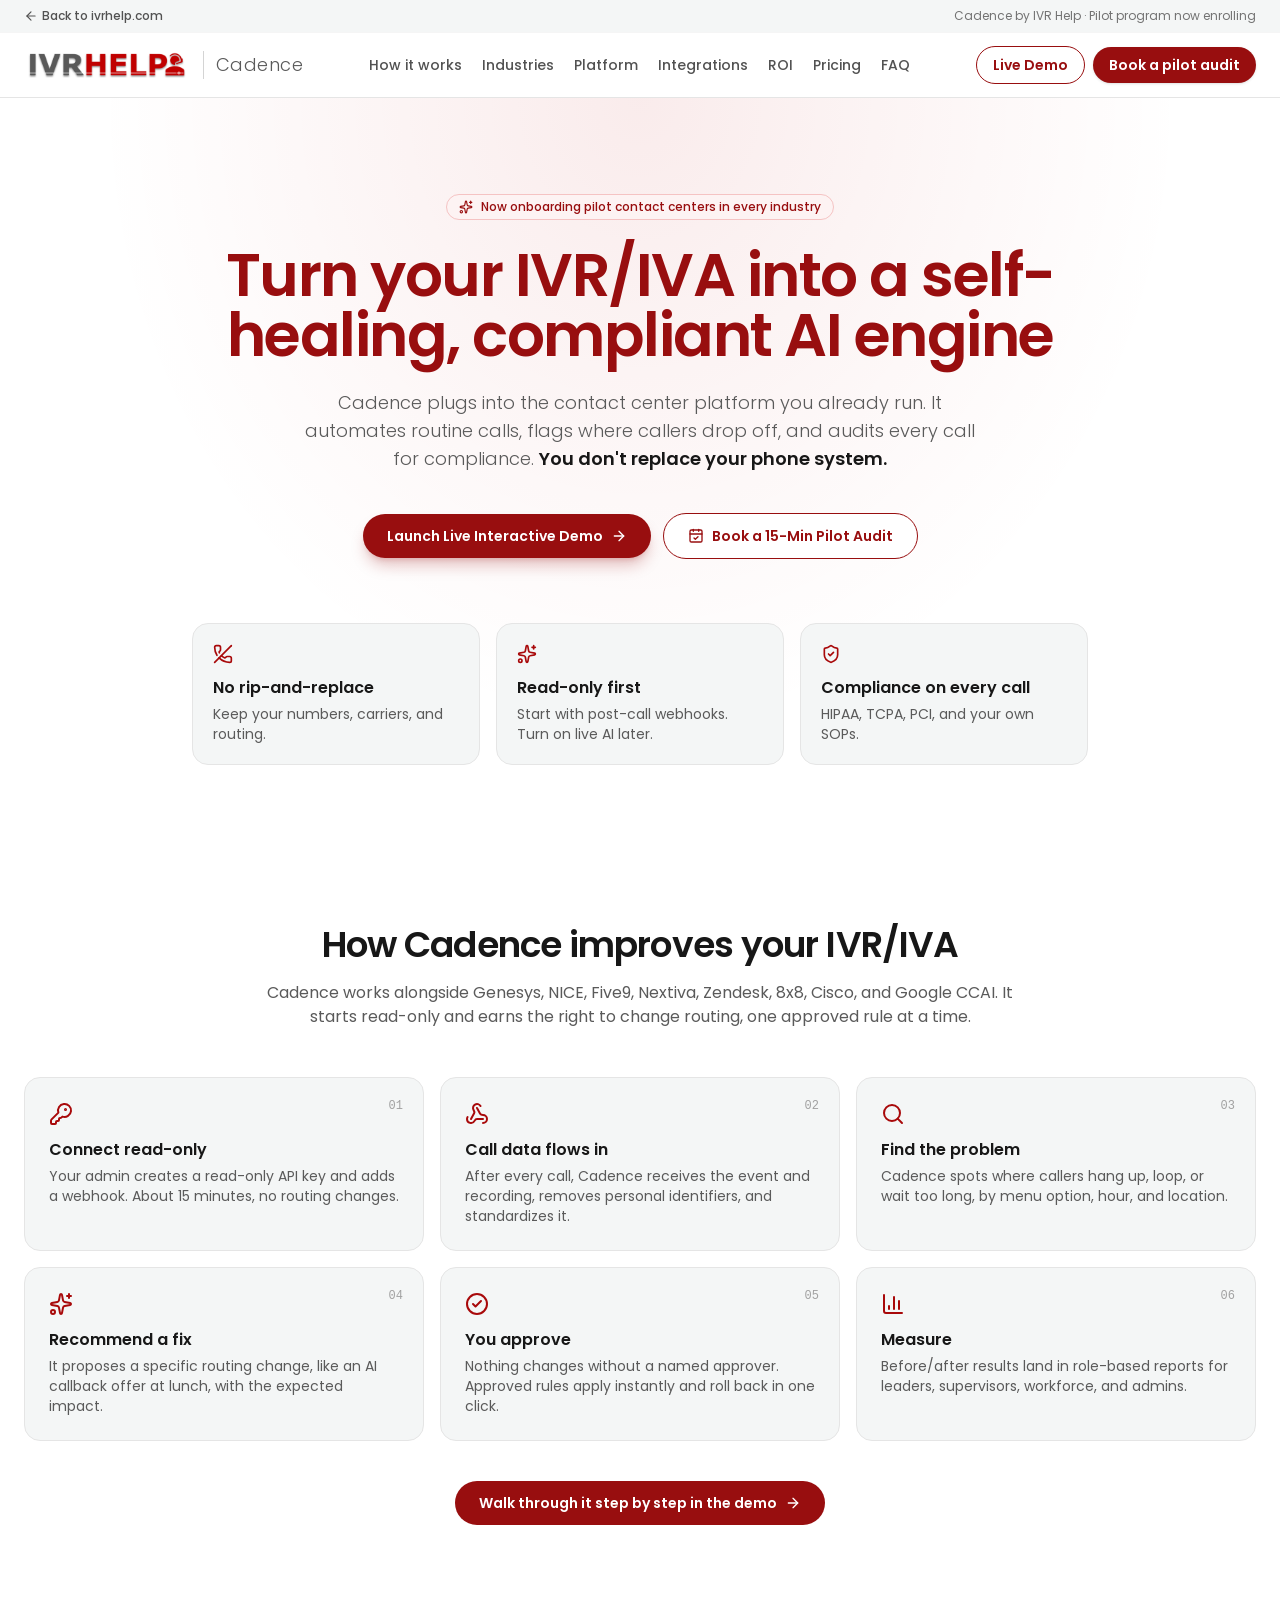
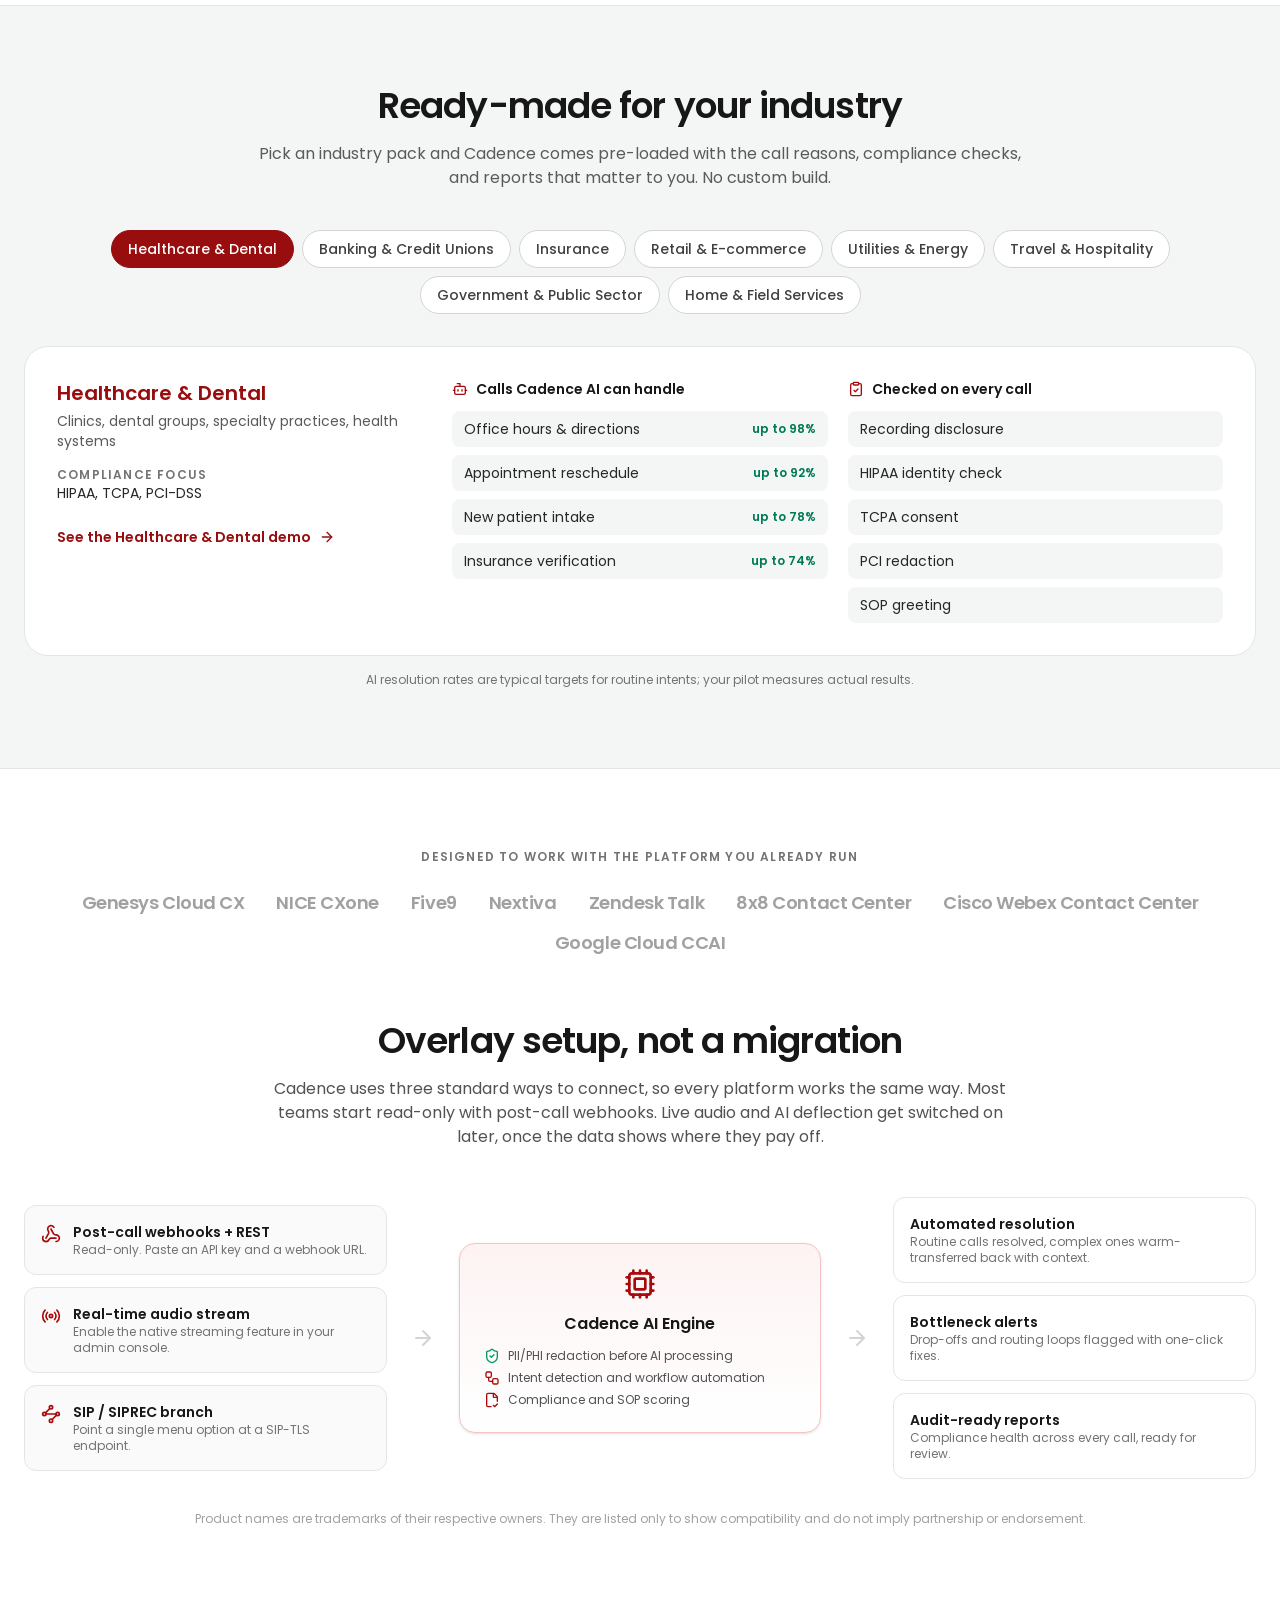
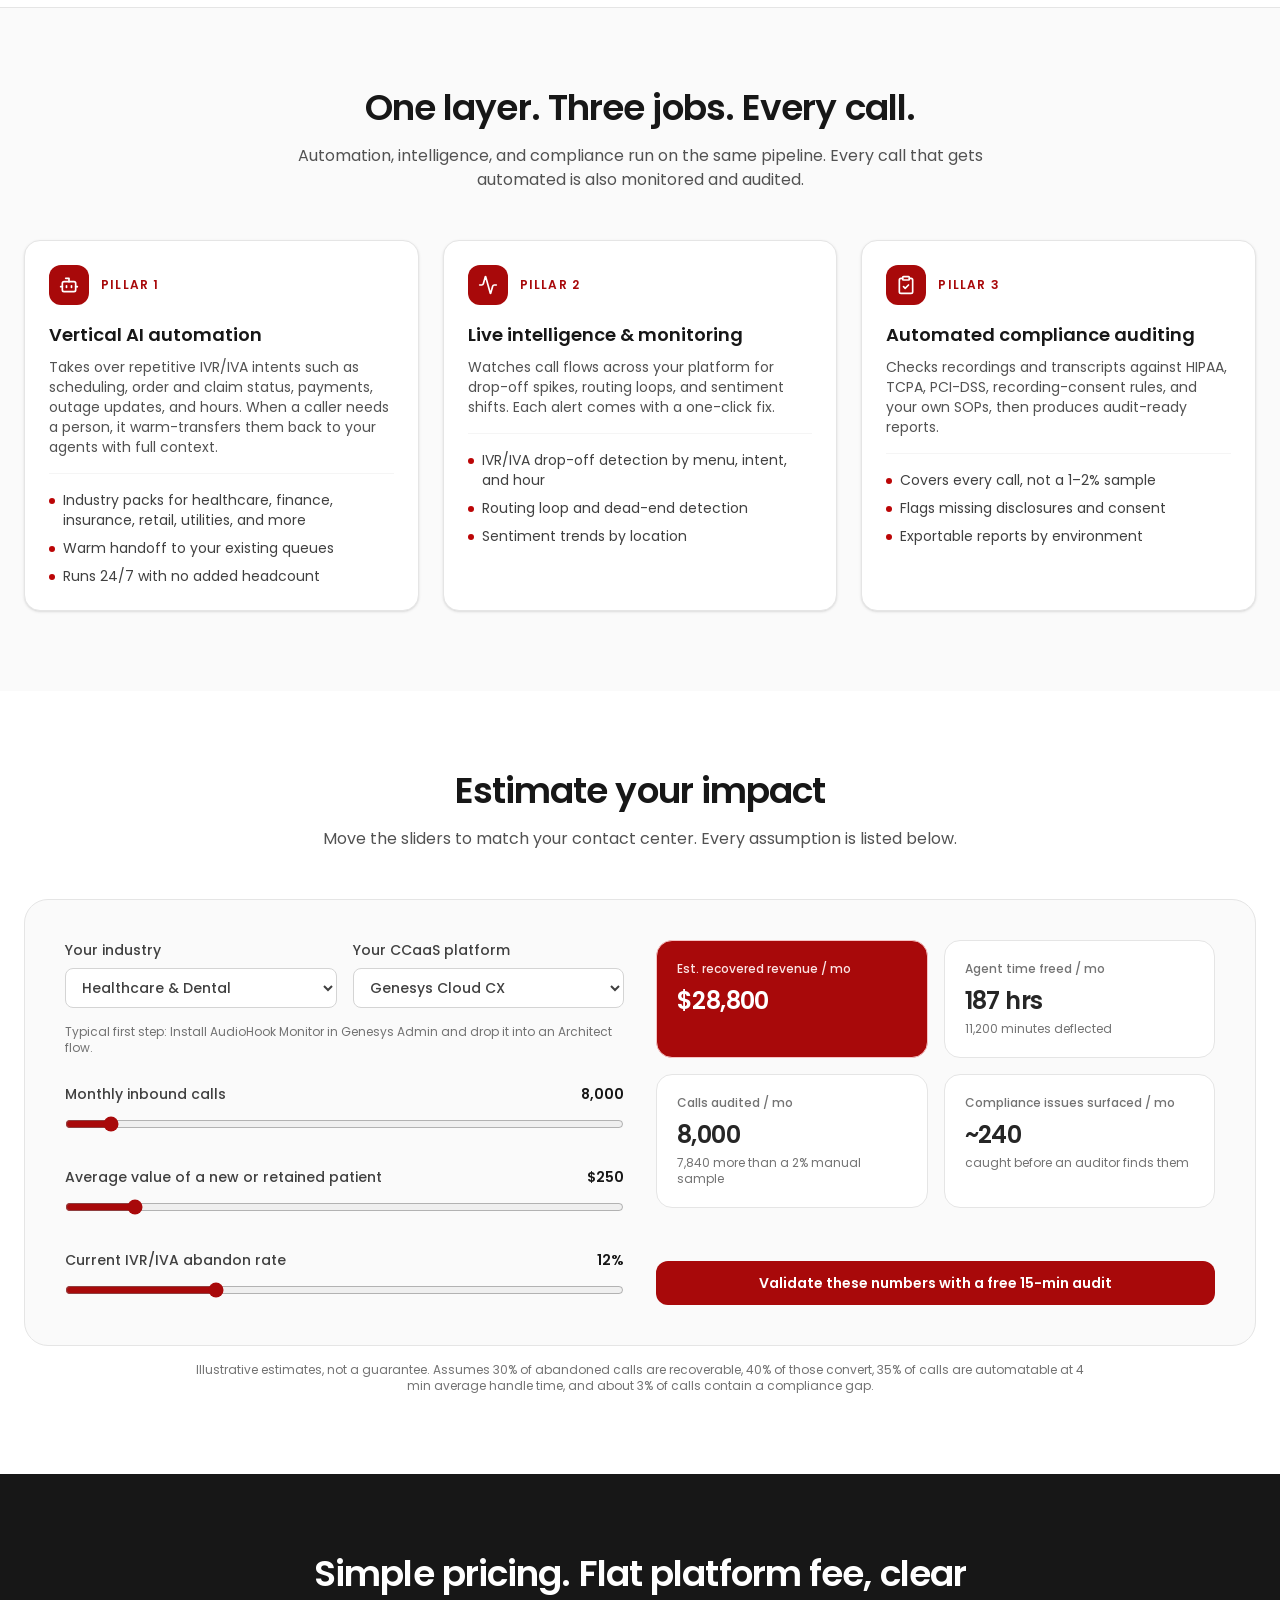
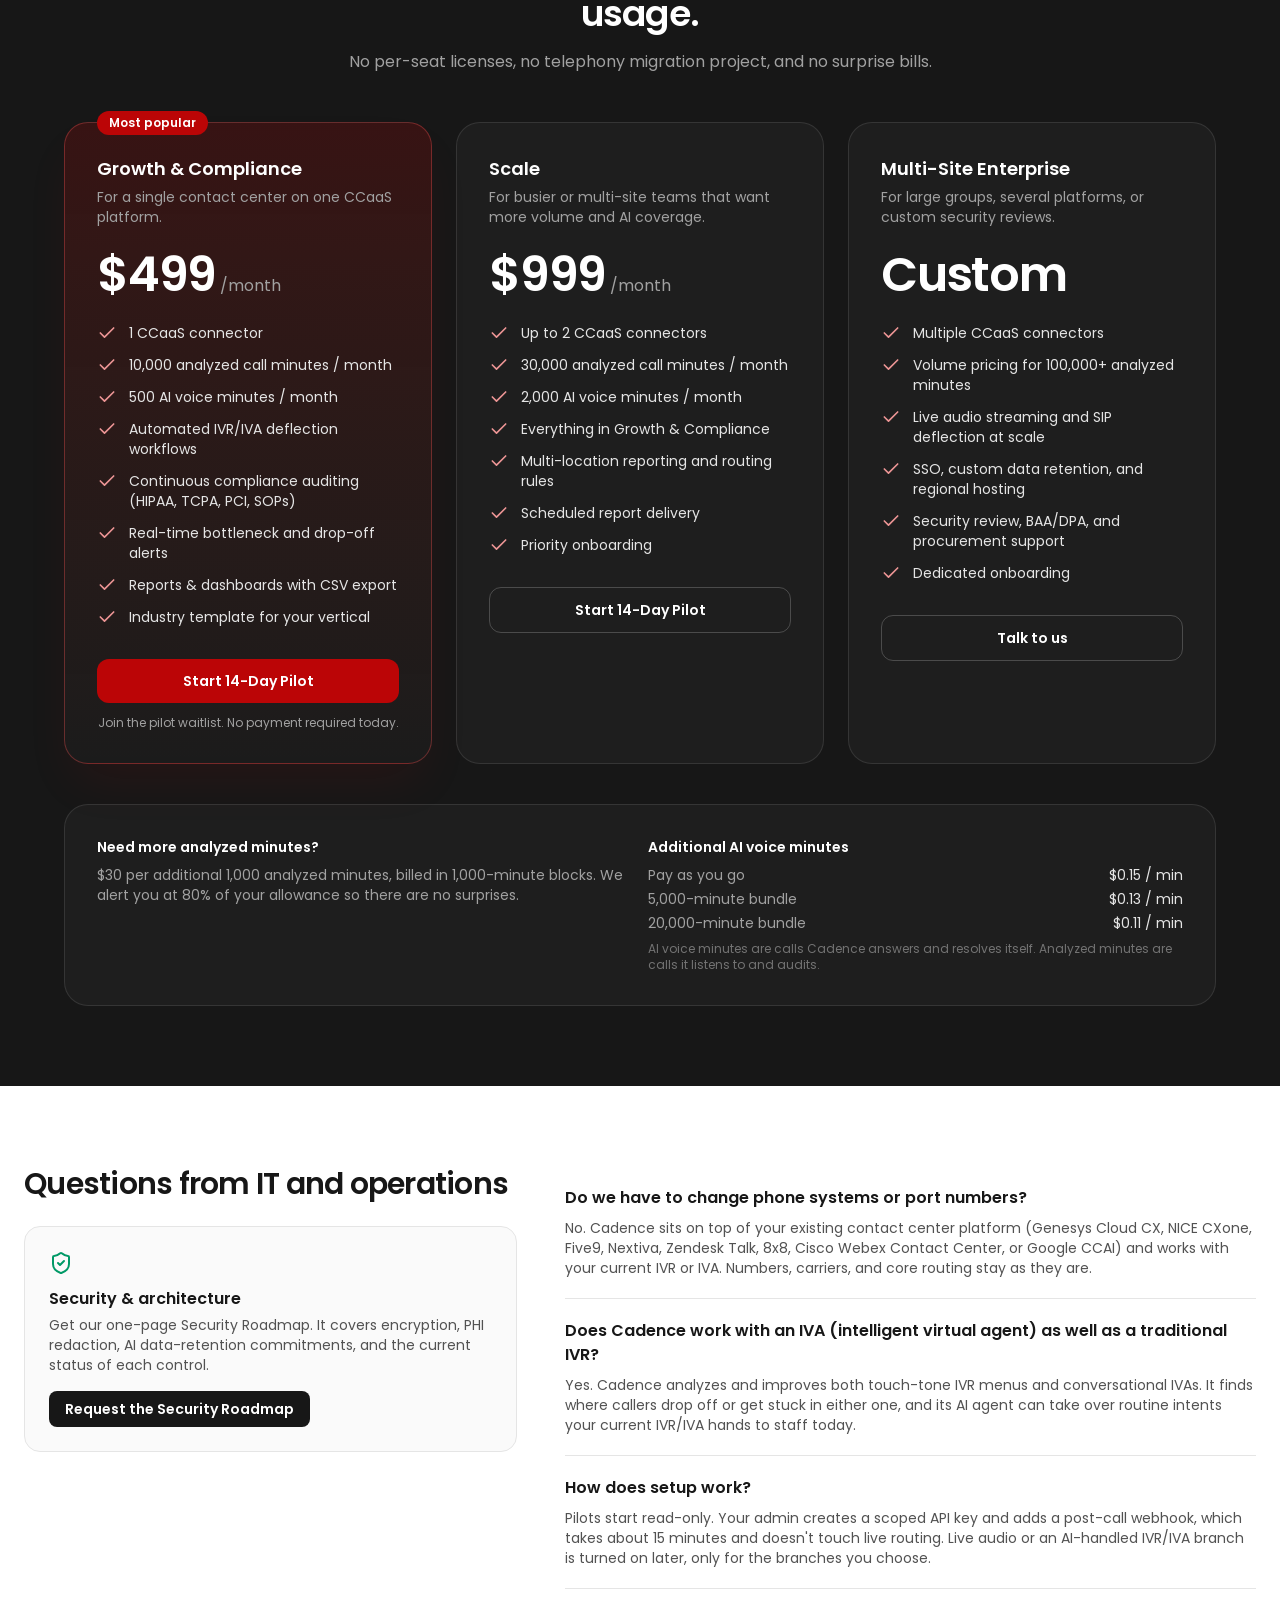
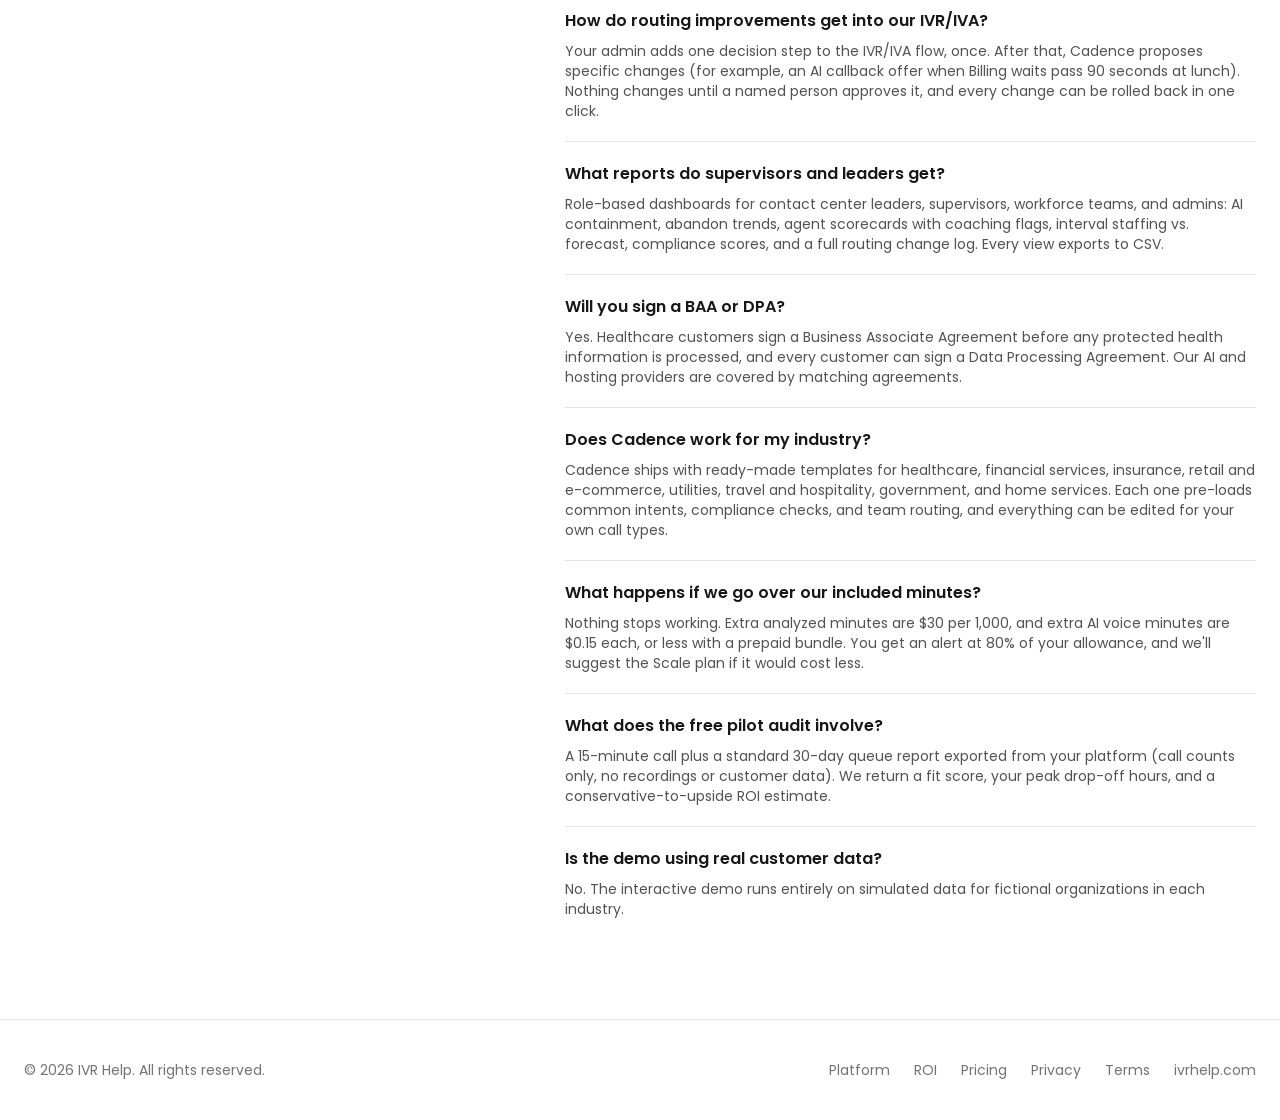
==== commit f1b7dc06: "Deploy site" ====
--- a/index.html
+++ b/index.html
@@ -1 +1 @@
-<!DOCTYPE html><html lang="en" class="NP86Ua_variable h-full antialiased"><head><meta charSet="utf-8"/><meta name="viewport" content="width=device-width, initial-scale=1"/><link rel="preload" href="/_next/static/media/13958cae6c93c43e-s.p.1h18_wedhzk4h.woff2" as="font" crossorigin="" type="font/woff2"/><link rel="preload" href="/_next/static/media/22a701959b157a82-s.p.2o7m9ogm38dql.woff2" as="font" crossorigin="" type="font/woff2"/><link rel="preload" href="/_next/static/media/2f0ae6d0ead4b7bb-s.p.38ww0mi76nb30.woff2" as="font" crossorigin="" type="font/woff2"/><link rel="preload" href="/_next/static/media/6bafae418e8a1b08-s.p.3o_v2fun1jzxk.woff2" as="font" crossorigin="" type="font/woff2"/><link rel="preload" href="/_next/static/media/76e9fd951b869c7b-s.p.3bh2vc0w-r-ll.woff2" as="font" crossorigin="" type="font/woff2"/><link rel="preload" href="/_next/static/media/dd9dfc3601372168-s.p.43zbiuwnnoiok.woff2" as="font" crossorigin="" type="font/woff2"/><link rel="preload" as="image" href="/ivrhelp-logo.png"/><link rel="stylesheet" href="/_next/static/chunks/0ywnl1hgc2zil.css" data-precedence="next"/><link rel="preload" as="script" fetchPriority="low" href="/_next/static/chunks/310vm2bl3xxpt.js"/><script src="/_next/static/chunks/1wnov70f88xjy.js" async=""></script><script src="/_next/static/chunks/39_j1bdzreq0m.js" async=""></script><script src="/_next/static/chunks/1ruweq6if34eh.js" async=""></script><script src="/_next/static/chunks/turbopack-2u1d16houkiyo.js" async=""></script><script src="/_next/static/chunks/0ttfjqg-k-pnd.js" async=""></script><script src="/_next/static/chunks/35sgjumlksxhd.js" async=""></script><meta name="next-size-adjust" content=""/><title>IVR Help: Cadence | AI automation &amp; compliance for your existing contact center</title><meta name="description" content="Cadence is an AI layer for Genesys, NICE CXone, Five9, Nextiva, Zendesk, 8x8, Cisco, and Google CCAI. It automates routine IVR calls, flags drop-offs, and audits every call for compliance. No phone system replacement."/><meta property="og:title" content="IVR Help: Cadence"/><meta property="og:description" content="Turn your legacy IVR into a self-healing, compliant AI engine without replacing your phone system."/><meta property="og:url" content="https://cadence.ivrhelp.com/"/><meta property="og:site_name" content="IVR Help: Cadence"/><meta property="og:type" content="website"/><meta name="twitter:card" content="summary"/><meta name="twitter:title" content="IVR Help: Cadence"/><meta name="twitter:description" content="Turn your legacy IVR into a self-healing, compliant AI engine without replacing your phone system."/><link rel="icon" href="/icon.png?icon.1f5wd9lrhpkw6.png" sizes="192x192" type="image/png"/><script src="/_next/static/chunks/0cz1d0mv5g_q7.js" noModule=""></script></head><body class="flex min-h-full flex-col"><div hidden=""><!--$--><!--/$--></div><header class="no-print sticky top-0 z-40 border-b border-neutral-200 bg-white text-neutral-900"><div class="mx-auto flex h-16 max-w-7xl items-center justify-between gap-4 px-4 sm:px-6"><a class="flex items-center gap-3" aria-label="IVR Help: Cadence home" href="/"><img src="/ivrhelp-logo.png" alt="IVR Help" width="459" height="88" class="h-7 w-auto sm:h-8"/><span class="hidden border-l border-neutral-300 pl-3 text-lg font-light tracking-wide text-charcoal sm:inline">Cadence</span></a><nav aria-label="Experience" class="flex rounded-full bg-neutral-100 p-1 text-sm"><a class="rounded-full px-3 py-1 font-medium transition bg-brand-700 text-white shadow-sm" href="/">Product</a><a class="rounded-full px-3 py-1 font-medium transition text-neutral-600 hover:text-brand-700" href="/demo/">Live Demo</a></nav><button type="button" class="hidden rounded-full bg-brand-700 px-4 py-2 text-sm font-semibold text-white shadow-sm hover:bg-brand-500 md:inline-flex">Book a pilot audit</button></div></header><main class="flex-1"><section class="relative overflow-hidden bg-white"><div aria-hidden="true" class="pointer-events-none absolute inset-0 bg-[radial-gradient(ellipse_at_top,rgba(187,5,6,0.08),transparent_60%)]"></div><div class="relative mx-auto max-w-7xl px-4 pb-20 pt-16 sm:px-6 lg:pt-24"><div class="mx-auto max-w-4xl text-center"><p class="inline-flex items-center gap-2 rounded-full border border-brand-200 bg-brand-50 px-3 py-1 text-xs font-medium text-brand-700"><svg xmlns="http://www.w3.org/2000/svg" width="24" height="24" viewBox="0 0 24 24" fill="none" stroke="currentColor" stroke-width="2" stroke-linecap="round" stroke-linejoin="round" class="lucide lucide-sparkles lucide-stars h-3.5 w-3.5" aria-hidden="true"><path d="M11.017 2.814a1 1 0 0 1 1.966 0l1.051 5.558a2 2 0 0 0 1.594 1.594l5.558 1.051a1 1 0 0 1 0 1.966l-5.558 1.051a2 2 0 0 0-1.594 1.594l-1.051 5.558a1 1 0 0 1-1.966 0l-1.051-5.558a2 2 0 0 0-1.594-1.594l-5.558-1.051a1 1 0 0 1 0-1.966l5.558-1.051a2 2 0 0 0 1.594-1.594z"></path><path d="M20 2v4"></path><path d="M22 4h-4"></path><circle cx="4" cy="20" r="2"></circle></svg> Now onboarding pilot clinics and contact centers</p><h1 class="mt-6 text-4xl font-semibold tracking-tight text-brand-700 sm:text-6xl">Turn your legacy IVR into a self-healing, compliant AI engine</h1><p class="mx-auto mt-6 max-w-2xl text-lg font-light text-charcoal">Cadence plugs into the contact center platform you already run. It automates routine calls, flags where callers drop off, and audits every call for compliance.<!-- --> <strong class="font-semibold text-neutral-900">You don&#x27;t replace your phone system.</strong></p><div class="mt-10 flex flex-col items-center justify-center gap-3 sm:flex-row"><a class="inline-flex items-center gap-2 rounded-full bg-brand-700 px-6 py-3 text-sm font-semibold text-white shadow-lg shadow-brand-700/25 hover:bg-brand-500" href="/demo/">Launch Live Interactive Demo <svg xmlns="http://www.w3.org/2000/svg" width="24" height="24" viewBox="0 0 24 24" fill="none" stroke="currentColor" stroke-width="2" stroke-linecap="round" stroke-linejoin="round" class="lucide lucide-arrow-right h-4 w-4" aria-hidden="true"><path d="M5 12h14"></path><path d="m12 5 7 7-7 7"></path></svg></a><button type="button" class="inline-flex items-center gap-2 rounded-full border border-brand-700 bg-white px-6 py-3 text-sm font-semibold text-brand-700 hover:bg-brand-50"><svg xmlns="http://www.w3.org/2000/svg" width="24" height="24" viewBox="0 0 24 24" fill="none" stroke="currentColor" stroke-width="2" stroke-linecap="round" stroke-linejoin="round" class="lucide lucide-calendar-check h-4 w-4" aria-hidden="true"><path d="M8 2v3"></path><path d="M16 2v3"></path><rect x="3" y="3" width="18" height="18" rx="2"></rect><path d="M3 9h18"></path><path d="m9 15 2 2 4-4"></path></svg> Book a 15-Min Pilot Audit</button></div></div><dl class="mx-auto mt-16 grid max-w-4xl gap-4 sm:grid-cols-3"><div class="rounded-2xl border border-neutral-200 bg-[#f4f6f6] p-5 text-left"><svg xmlns="http://www.w3.org/2000/svg" width="24" height="24" viewBox="0 0 24 24" fill="none" stroke="currentColor" stroke-width="2" stroke-linecap="round" stroke-linejoin="round" class="lucide lucide-phone-off h-5 w-5 text-brand-600" aria-hidden="true"><path d="M10.1 13.9a14 14 0 0 0 3.732 2.668 1 1 0 0 0 1.213-.303l.355-.465A2 2 0 0 1 17 15h3a2 2 0 0 1 2 2v3a2 2 0 0 1-2 2 18 18 0 0 1-12.728-5.272"></path><path d="M22 2 2 22"></path><path d="M4.76 13.582A18 18 0 0 1 2 4a2 2 0 0 1 2-2h3a2 2 0 0 1 2 2v3a2 2 0 0 1-.8 1.6l-.468.351a1 1 0 0 0-.292 1.233 14 14 0 0 0 .244.473"></path></svg><dt class="mt-3 font-semibold text-neutral-900">No rip-and-replace</dt><dd class="mt-1 text-sm text-charcoal">Keep your numbers, carriers, and routing.</dd></div><div class="rounded-2xl border border-neutral-200 bg-[#f4f6f6] p-5 text-left"><svg xmlns="http://www.w3.org/2000/svg" width="24" height="24" viewBox="0 0 24 24" fill="none" stroke="currentColor" stroke-width="2" stroke-linecap="round" stroke-linejoin="round" class="lucide lucide-sparkles lucide-stars h-5 w-5 text-brand-600" aria-hidden="true"><path d="M11.017 2.814a1 1 0 0 1 1.966 0l1.051 5.558a2 2 0 0 0 1.594 1.594l5.558 1.051a1 1 0 0 1 0 1.966l-5.558 1.051a2 2 0 0 0-1.594 1.594l-1.051 5.558a1 1 0 0 1-1.966 0l-1.051-5.558a2 2 0 0 0-1.594-1.594l-5.558-1.051a1 1 0 0 1 0-1.966l5.558-1.051a2 2 0 0 0 1.594-1.594z"></path><path d="M20 2v4"></path><path d="M22 4h-4"></path><circle cx="4" cy="20" r="2"></circle></svg><dt class="mt-3 font-semibold text-neutral-900">Read-only first</dt><dd class="mt-1 text-sm text-charcoal">Start with post-call webhooks. Turn on live AI later.</dd></div><div class="rounded-2xl border border-neutral-200 bg-[#f4f6f6] p-5 text-left"><svg xmlns="http://www.w3.org/2000/svg" width="24" height="24" viewBox="0 0 24 24" fill="none" stroke="currentColor" stroke-width="2" stroke-linecap="round" stroke-linejoin="round" class="lucide lucide-shield-check h-5 w-5 text-brand-600" aria-hidden="true"><path d="M20 13c0 5-3.5 7.5-7.66 8.95a1 1 0 0 1-.67-.01C7.5 20.5 4 18 4 13V6a1 1 0 0 1 1-1c2 0 4.5-1.2 6.24-2.72a1.17 1.17 0 0 1 1.52 0C14.51 3.81 17 5 19 5a1 1 0 0 1 1 1z"></path><path d="m9 12 2 2 4-4"></path></svg><dt class="mt-3 font-semibold text-neutral-900">Compliance on every call</dt><dd class="mt-1 text-sm text-charcoal">HIPAA, TCPA, PCI, and your own SOPs.</dd></div></dl></div></section><section id="integrations" class="border-b border-neutral-200 bg-white py-20"><div class="mx-auto max-w-7xl px-4 sm:px-6"><p class="text-center text-xs font-semibold uppercase tracking-widest text-neutral-500">Designed to work with the platform you already run</p><ul class="mt-6 flex flex-wrap items-center justify-center gap-x-8 gap-y-3"><li class="text-lg font-semibold tracking-tight text-neutral-400">Genesys Cloud CX</li><li class="text-lg font-semibold tracking-tight text-neutral-400">NICE CXone</li><li class="text-lg font-semibold tracking-tight text-neutral-400">Five9</li><li class="text-lg font-semibold tracking-tight text-neutral-400">Nextiva</li><li class="text-lg font-semibold tracking-tight text-neutral-400">Zendesk Talk</li><li class="text-lg font-semibold tracking-tight text-neutral-400">8x8 Contact Center</li><li class="text-lg font-semibold tracking-tight text-neutral-400">Cisco Webex Contact Center</li><li class="text-lg font-semibold tracking-tight text-neutral-400">Google Cloud CCAI</li></ul><div class="mx-auto mt-16 max-w-3xl text-center"><h2 class="text-3xl font-semibold tracking-tight text-neutral-900 sm:text-4xl">Overlay setup, not a migration</h2><p class="mt-4 text-neutral-600">Cadence uses three standard ways to connect, so every platform works the same way. Most teams start read-only with post-call webhooks. Live audio and AI deflection get switched on later, once the data shows where they pay off.</p></div><div class="mt-12 grid items-center gap-6 lg:grid-cols-[1fr_auto_1fr_auto_1fr]"><div class="space-y-3"><div class="flex gap-3 rounded-xl border border-neutral-200 bg-neutral-50 p-4"><svg xmlns="http://www.w3.org/2000/svg" width="24" height="24" viewBox="0 0 24 24" fill="none" stroke="currentColor" stroke-width="2" stroke-linecap="round" stroke-linejoin="round" class="lucide lucide-webhook mt-0.5 h-5 w-5 shrink-0 text-brand-600" aria-hidden="true"><path d="M18 16.98h-5.99c-1.1 0-1.95.94-2.48 1.9A4 4 0 0 1 2 17c.01-.7.2-1.4.57-2"></path><path d="m6 17 3.13-5.78c.53-.97.1-2.18-.5-3.1a4 4 0 1 1 6.89-4.06"></path><path d="m12 6 3.13 5.73C15.66 12.7 16.9 13 18 13a4 4 0 0 1 0 8"></path></svg><div><p class="text-sm font-semibold text-neutral-900">Post-call webhooks + REST</p><p class="text-xs text-neutral-500">Read-only. Paste an API key and a webhook URL.</p></div></div><div class="flex gap-3 rounded-xl border border-neutral-200 bg-neutral-50 p-4"><svg xmlns="http://www.w3.org/2000/svg" width="24" height="24" viewBox="0 0 24 24" fill="none" stroke="currentColor" stroke-width="2" stroke-linecap="round" stroke-linejoin="round" class="lucide lucide-radio mt-0.5 h-5 w-5 shrink-0 text-brand-600" aria-hidden="true"><path d="M16.247 7.761a6 6 0 0 1 0 8.478"></path><path d="M19.075 4.933a10 10 0 0 1 0 14.134"></path><path d="M4.925 19.067a10 10 0 0 1 0-14.134"></path><path d="M7.753 16.239a6 6 0 0 1 0-8.478"></path><circle cx="12" cy="12" r="2"></circle></svg><div><p class="text-sm font-semibold text-neutral-900">Real-time audio stream</p><p class="text-xs text-neutral-500">Enable the native streaming feature in your admin console.</p></div></div><div class="flex gap-3 rounded-xl border border-neutral-200 bg-neutral-50 p-4"><svg xmlns="http://www.w3.org/2000/svg" width="24" height="24" viewBox="0 0 24 24" fill="none" stroke="currentColor" stroke-width="2" stroke-linecap="round" stroke-linejoin="round" class="lucide lucide-waypoints mt-0.5 h-5 w-5 shrink-0 text-brand-600" aria-hidden="true"><path d="m10.586 5.414-5.172 5.172"></path><path d="m18.586 13.414-5.172 5.172"></path><path d="M6 12h12"></path><circle cx="12" cy="20" r="2"></circle><circle cx="12" cy="4" r="2"></circle><circle cx="20" cy="12" r="2"></circle><circle cx="4" cy="12" r="2"></circle></svg><div><p class="text-sm font-semibold text-neutral-900">SIP / SIPREC branch</p><p class="text-xs text-neutral-500">Point a single menu option at a SIP-TLS endpoint.</p></div></div></div><svg xmlns="http://www.w3.org/2000/svg" width="24" height="24" viewBox="0 0 24 24" fill="none" stroke="currentColor" stroke-width="2" stroke-linecap="round" stroke-linejoin="round" class="lucide lucide-arrow-right mx-auto hidden h-6 w-6 text-neutral-300 lg:block" aria-hidden="true"><path d="M5 12h14"></path><path d="m12 5 7 7-7 7"></path></svg><div class="rounded-2xl border border-brand-200 bg-gradient-to-b from-brand-50 to-white p-6 text-center shadow-sm"><svg xmlns="http://www.w3.org/2000/svg" width="24" height="24" viewBox="0 0 24 24" fill="none" stroke="currentColor" stroke-width="2" stroke-linecap="round" stroke-linejoin="round" class="lucide lucide-cpu mx-auto h-8 w-8 text-brand-600" aria-hidden="true"><path d="M12 20v2"></path><path d="M12 2v2"></path><path d="M17 20v2"></path><path d="M17 2v2"></path><path d="M2 12h2"></path><path d="M2 17h2"></path><path d="M2 7h2"></path><path d="M20 12h2"></path><path d="M20 17h2"></path><path d="M20 7h2"></path><path d="M7 20v2"></path><path d="M7 2v2"></path><rect x="4" y="4" width="16" height="16" rx="2"></rect><rect x="8" y="8" width="8" height="8" rx="1"></rect></svg><p class="mt-3 font-semibold text-neutral-900">Cadence AI Engine</p><ul class="mt-3 space-y-1.5 text-left text-xs text-neutral-600"><li class="flex gap-2"><svg xmlns="http://www.w3.org/2000/svg" width="24" height="24" viewBox="0 0 24 24" fill="none" stroke="currentColor" stroke-width="2" stroke-linecap="round" stroke-linejoin="round" class="lucide lucide-shield-check h-4 w-4 text-emerald-600" aria-hidden="true"><path d="M20 13c0 5-3.5 7.5-7.66 8.95a1 1 0 0 1-.67-.01C7.5 20.5 4 18 4 13V6a1 1 0 0 1 1-1c2 0 4.5-1.2 6.24-2.72a1.17 1.17 0 0 1 1.52 0C14.51 3.81 17 5 19 5a1 1 0 0 1 1 1z"></path><path d="m9 12 2 2 4-4"></path></svg>PII/PHI redaction before AI processing</li><li class="flex gap-2"><svg xmlns="http://www.w3.org/2000/svg" width="24" height="24" viewBox="0 0 24 24" fill="none" stroke="currentColor" stroke-width="2" stroke-linecap="round" stroke-linejoin="round" class="lucide lucide-workflow h-4 w-4 text-brand-600" aria-hidden="true"><rect width="8" height="8" x="3" y="3" rx="2"></rect><path d="M7 11v4a2 2 0 0 0 2 2h4"></path><rect width="8" height="8" x="13" y="13" rx="2"></rect></svg>Intent detection and workflow automation</li><li class="flex gap-2"><svg xmlns="http://www.w3.org/2000/svg" width="24" height="24" viewBox="0 0 24 24" fill="none" stroke="currentColor" stroke-width="2" stroke-linecap="round" stroke-linejoin="round" class="lucide lucide-file-check-corner lucide-file-check-2 h-4 w-4 text-brand-600" aria-hidden="true"><path d="M10.5 22H6a2 2 0 0 1-2-2V4a2 2 0 0 1 2-2h8a2.4 2.4 0 0 1 1.706.706l3.588 3.588A2.4 2.4 0 0 1 20 8v6"></path><path d="M14 2v5a1 1 0 0 0 1 1h5"></path><path d="m14 20 2 2 4-4"></path></svg>Compliance and SOP scoring</li></ul></div><svg xmlns="http://www.w3.org/2000/svg" width="24" height="24" viewBox="0 0 24 24" fill="none" stroke="currentColor" stroke-width="2" stroke-linecap="round" stroke-linejoin="round" class="lucide lucide-arrow-right mx-auto hidden h-6 w-6 text-neutral-300 lg:block" aria-hidden="true"><path d="M5 12h14"></path><path d="m12 5 7 7-7 7"></path></svg><div class="space-y-3"><div class="rounded-xl border border-neutral-200 p-4"><p class="text-sm font-semibold text-neutral-900">Automated resolution</p><p class="text-xs text-neutral-500">Routine calls resolved, complex ones warm-transferred back with context.</p></div><div class="rounded-xl border border-neutral-200 p-4"><p class="text-sm font-semibold text-neutral-900">Bottleneck alerts</p><p class="text-xs text-neutral-500">Drop-offs and routing loops flagged with one-click fixes.</p></div><div class="rounded-xl border border-neutral-200 p-4"><p class="text-sm font-semibold text-neutral-900">Audit-ready reports</p><p class="text-xs text-neutral-500">Compliance health across every call, ready for review.</p></div></div></div><p class="mt-8 text-center text-xs text-neutral-400">Product names are trademarks of their respective owners. They are listed only to show compatibility and do not imply partnership or endorsement.</p></div></section><section id="platform" class="bg-neutral-50 py-20"><div class="mx-auto max-w-7xl px-4 sm:px-6"><div class="mx-auto max-w-3xl text-center"><h2 class="text-3xl font-semibold tracking-tight text-neutral-900 sm:text-4xl">One layer. Three jobs. Every call.</h2><p class="mt-4 text-neutral-600">Automation, intelligence, and compliance run on the same pipeline. Every call that gets automated is also monitored and audited.</p></div><div class="mt-12 grid gap-6 lg:grid-cols-3"><article class="flex flex-col rounded-2xl border border-neutral-200 bg-white p-6 shadow-sm"><div class="flex items-center gap-3"><span class="flex h-10 w-10 items-center justify-center rounded-xl bg-brand-600 text-white"><svg xmlns="http://www.w3.org/2000/svg" width="24" height="24" viewBox="0 0 24 24" fill="none" stroke="currentColor" stroke-width="2" stroke-linecap="round" stroke-linejoin="round" class="lucide lucide-bot h-5 w-5" aria-hidden="true"><path d="M12 8V4H8"></path><rect width="16" height="12" x="4" y="8" rx="2"></rect><path d="M2 14h2"></path><path d="M20 14h2"></path><path d="M15 13v2"></path><path d="M9 13v2"></path></svg></span><span class="text-xs font-semibold uppercase tracking-widest text-brand-600">Pillar 1</span></div><h3 class="mt-4 text-lg font-semibold text-neutral-900">Vertical AI automation</h3><p class="mt-2 text-sm text-neutral-600">Takes over repetitive IVR branches such as rescheduling, intake, insurance checks, and hours. When a caller needs a person, it warm-transfers them back to your agents with full context.</p><ul class="mt-4 space-y-2 border-t border-neutral-100 pt-4 text-sm text-neutral-700"><li class="flex gap-2"><span class="mt-2 h-1.5 w-1.5 shrink-0 rounded-full bg-brand-500"></span>Built for multi-location clinics</li><li class="flex gap-2"><span class="mt-2 h-1.5 w-1.5 shrink-0 rounded-full bg-brand-500"></span>Warm handoff to your existing queues</li><li class="flex gap-2"><span class="mt-2 h-1.5 w-1.5 shrink-0 rounded-full bg-brand-500"></span>Runs 24/7 with no added headcount</li></ul></article><article class="flex flex-col rounded-2xl border border-neutral-200 bg-white p-6 shadow-sm"><div class="flex items-center gap-3"><span class="flex h-10 w-10 items-center justify-center rounded-xl bg-brand-600 text-white"><svg xmlns="http://www.w3.org/2000/svg" width="24" height="24" viewBox="0 0 24 24" fill="none" stroke="currentColor" stroke-width="2" stroke-linecap="round" stroke-linejoin="round" class="lucide lucide-activity h-5 w-5" aria-hidden="true"><path d="M22 12h-2.48a2 2 0 0 0-1.93 1.46l-2.35 8.36a.25.25 0 0 1-.48 0L9.24 2.18a.25.25 0 0 0-.48 0l-2.35 8.36A2 2 0 0 1 4.49 12H2"></path></svg></span><span class="text-xs font-semibold uppercase tracking-widest text-brand-600">Pillar 2</span></div><h3 class="mt-4 text-lg font-semibold text-neutral-900">Live intelligence &amp; monitoring</h3><p class="mt-2 text-sm text-neutral-600">Watches call flows across your platform for drop-off spikes, routing loops, and sentiment shifts. Each alert comes with a one-click fix.</p><ul class="mt-4 space-y-2 border-t border-neutral-100 pt-4 text-sm text-neutral-700"><li class="flex gap-2"><span class="mt-2 h-1.5 w-1.5 shrink-0 rounded-full bg-brand-500"></span>IVR drop-off detection by branch and hour</li><li class="flex gap-2"><span class="mt-2 h-1.5 w-1.5 shrink-0 rounded-full bg-brand-500"></span>Routing loop and dead-end detection</li><li class="flex gap-2"><span class="mt-2 h-1.5 w-1.5 shrink-0 rounded-full bg-brand-500"></span>Sentiment trends by location</li></ul></article><article class="flex flex-col rounded-2xl border border-neutral-200 bg-white p-6 shadow-sm"><div class="flex items-center gap-3"><span class="flex h-10 w-10 items-center justify-center rounded-xl bg-brand-600 text-white"><svg xmlns="http://www.w3.org/2000/svg" width="24" height="24" viewBox="0 0 24 24" fill="none" stroke="currentColor" stroke-width="2" stroke-linecap="round" stroke-linejoin="round" class="lucide lucide-clipboard-check h-5 w-5" aria-hidden="true"><rect width="8" height="4" x="8" y="2" rx="1" ry="1"></rect><path d="M16 4h2a2 2 0 0 1 2 2v14a2 2 0 0 1-2 2H6a2 2 0 0 1-2-2V6a2 2 0 0 1 2-2h2"></path><path d="m9 14 2 2 4-4"></path></svg></span><span class="text-xs font-semibold uppercase tracking-widest text-brand-600">Pillar 3</span></div><h3 class="mt-4 text-lg font-semibold text-neutral-900">Automated compliance auditing</h3><p class="mt-2 text-sm text-neutral-600">Checks recordings and transcripts against HIPAA, TCPA, PCI-DSS, recording-consent rules, and your own SOPs, then produces audit-ready reports.</p><ul class="mt-4 space-y-2 border-t border-neutral-100 pt-4 text-sm text-neutral-700"><li class="flex gap-2"><span class="mt-2 h-1.5 w-1.5 shrink-0 rounded-full bg-brand-500"></span>Covers every call, not a 1–2% sample</li><li class="flex gap-2"><span class="mt-2 h-1.5 w-1.5 shrink-0 rounded-full bg-brand-500"></span>Flags missing disclosures and consent</li><li class="flex gap-2"><span class="mt-2 h-1.5 w-1.5 shrink-0 rounded-full bg-brand-500"></span>Exportable reports by environment</li></ul></article></div></div></section><section id="roi" class="bg-white py-20"><div class="mx-auto max-w-7xl px-4 sm:px-6"><div class="mx-auto max-w-3xl text-center"><h2 class="text-3xl font-semibold tracking-tight text-neutral-900 sm:text-4xl">Estimate your impact</h2><p class="mt-4 text-neutral-600">Move the sliders to match your contact center. Every assumption is listed below.</p></div><div class="mt-12 grid gap-8 rounded-3xl border border-neutral-200 bg-neutral-50 p-6 sm:p-10 lg:grid-cols-2"><div class="space-y-7"><label class="block text-sm font-medium text-neutral-700">Your CCaaS platform<select class="mt-2 w-full rounded-lg border border-neutral-300 bg-white px-3 py-2 text-sm"><option value="genesys" selected="">Genesys Cloud CX</option><option value="nice">NICE CXone</option><option value="five9">Five9</option><option value="nextiva">Nextiva</option><option value="zendesk">Zendesk Talk</option><option value="8x8">8x8 Contact Center</option><option value="cisco">Cisco Webex Contact Center</option><option value="google">Google Cloud CCAI</option></select><span class="mt-2 block text-xs font-normal text-neutral-500">Typical first step: <!-- -->Install AudioHook Monitor in Genesys Admin and drop it into an Architect flow.</span></label><label class="block"><span class="flex items-baseline justify-between text-sm font-medium text-neutral-700">Monthly inbound calls<span class="font-semibold tabular-nums text-neutral-900">8,000</span></span><input type="range" min="1000" max="100000" step="1000" class="mt-3 w-full accent-brand-600" value="8000"/></label><label class="block"><span class="flex items-baseline justify-between text-sm font-medium text-neutral-700">Average value of a new or retained patient/customer<span class="font-semibold tabular-nums text-neutral-900">$250</span></span><input type="range" min="50" max="2000" step="25" class="mt-3 w-full accent-brand-600" value="250"/></label><label class="block"><span class="flex items-baseline justify-between text-sm font-medium text-neutral-700">Current IVR abandon rate<span class="font-semibold tabular-nums text-neutral-900">12%</span></span><input type="range" min="2" max="40" step="1" class="mt-3 w-full accent-brand-600" value="12"/></label></div><div class="flex flex-col justify-between gap-6"><div class="grid gap-4 sm:grid-cols-2"><div class="rounded-2xl border p-5 border-brand-200 bg-brand-600 text-white"><p class="text-xs font-medium text-brand-100">Est. recovered revenue / mo</p><p class="mt-2 text-2xl font-semibold tabular-nums tracking-tight">$28,800</p></div><div class="rounded-2xl border p-5 border-neutral-200 bg-white"><p class="text-xs font-medium text-neutral-500">Agent time freed / mo</p><p class="mt-2 text-2xl font-semibold tabular-nums tracking-tight">187 hrs</p><p class="mt-1 text-xs text-neutral-500">11,200 minutes deflected</p></div><div class="rounded-2xl border p-5 border-neutral-200 bg-white"><p class="text-xs font-medium text-neutral-500">Calls audited / mo</p><p class="mt-2 text-2xl font-semibold tabular-nums tracking-tight">8,000</p><p class="mt-1 text-xs text-neutral-500">7,840 more than a 2% manual sample</p></div><div class="rounded-2xl border p-5 border-neutral-200 bg-white"><p class="text-xs font-medium text-neutral-500">Compliance issues surfaced / mo</p><p class="mt-2 text-2xl font-semibold tabular-nums tracking-tight">~240</p><p class="mt-1 text-xs text-neutral-500">caught before an auditor finds them</p></div></div><button type="button" class="rounded-xl bg-brand-600 px-5 py-3 text-sm font-semibold text-white hover:bg-brand-500">Validate these numbers with a free 15-min audit</button></div></div><p class="mx-auto mt-4 max-w-4xl text-center text-xs text-neutral-500">Illustrative estimates, not a guarantee. Assumes <!-- -->30<!-- -->% of abandoned calls are recoverable, <!-- -->40<!-- -->% of those convert, <!-- -->35<!-- -->% of calls are automatable at <!-- -->4<!-- --> min average handle time, and about <!-- -->3<!-- -->% of calls contain a compliance gap.</p></div></section><section id="pricing" class="bg-neutral-900 py-20 text-white"><div class="mx-auto max-w-7xl px-4 sm:px-6"><div class="mx-auto max-w-3xl text-center"><h2 class="text-3xl font-semibold tracking-tight sm:text-4xl">Simple pricing. One flat platform fee.</h2><p class="mt-4 text-neutral-400">No per-seat licenses and no telephony migration project.</p></div><div class="mx-auto mt-12 grid max-w-5xl gap-6 lg:grid-cols-2"><div class="relative rounded-3xl border border-brand-400/40 bg-gradient-to-b from-brand-500/20 to-white/[0.02] p-8 shadow-2xl shadow-brand-500/10"><span class="absolute -top-3 left-8 rounded-full bg-brand-500 px-3 py-1 text-xs font-semibold">Most popular</span><h3 class="text-lg font-semibold">Growth &amp; Compliance</h3><p class="mt-1 text-sm text-neutral-400">For practices and contact centers on a single CCaaS platform.</p><p class="mt-6 flex items-baseline gap-1"><span class="text-5xl font-semibold tracking-tight">$<!-- -->499</span><span class="text-neutral-400">/month</span></p><ul class="mt-6 space-y-3 text-sm"><li class="flex gap-3"><svg xmlns="http://www.w3.org/2000/svg" width="24" height="24" viewBox="0 0 24 24" fill="none" stroke="currentColor" stroke-width="2" stroke-linecap="round" stroke-linejoin="round" class="lucide lucide-check h-5 w-5 shrink-0 text-brand-300" aria-hidden="true"><path d="M20 6 9 17l-5-5"></path></svg><span class="text-neutral-200">1 native CCaaS connector</span></li><li class="flex gap-3"><svg xmlns="http://www.w3.org/2000/svg" width="24" height="24" viewBox="0 0 24 24" fill="none" stroke="currentColor" stroke-width="2" stroke-linecap="round" stroke-linejoin="round" class="lucide lucide-check h-5 w-5 shrink-0 text-brand-300" aria-hidden="true"><path d="M20 6 9 17l-5-5"></path></svg><span class="text-neutral-200">Automated IVR deflection workflows</span></li><li class="flex gap-3"><svg xmlns="http://www.w3.org/2000/svg" width="24" height="24" viewBox="0 0 24 24" fill="none" stroke="currentColor" stroke-width="2" stroke-linecap="round" stroke-linejoin="round" class="lucide lucide-check h-5 w-5 shrink-0 text-brand-300" aria-hidden="true"><path d="M20 6 9 17l-5-5"></path></svg><span class="text-neutral-200">Continuous compliance auditing (HIPAA, TCPA, PCI, SOPs)</span></li><li class="flex gap-3"><svg xmlns="http://www.w3.org/2000/svg" width="24" height="24" viewBox="0 0 24 24" fill="none" stroke="currentColor" stroke-width="2" stroke-linecap="round" stroke-linejoin="round" class="lucide lucide-check h-5 w-5 shrink-0 text-brand-300" aria-hidden="true"><path d="M20 6 9 17l-5-5"></path></svg><span class="text-neutral-200">Real-time bottleneck and drop-off alerts</span></li><li class="flex gap-3"><svg xmlns="http://www.w3.org/2000/svg" width="24" height="24" viewBox="0 0 24 24" fill="none" stroke="currentColor" stroke-width="2" stroke-linecap="round" stroke-linejoin="round" class="lucide lucide-check h-5 w-5 shrink-0 text-brand-300" aria-hidden="true"><path d="M20 6 9 17l-5-5"></path></svg><span class="text-neutral-200">Audit-ready compliance reports</span></li><li class="flex gap-3"><svg xmlns="http://www.w3.org/2000/svg" width="24" height="24" viewBox="0 0 24 24" fill="none" stroke="currentColor" stroke-width="2" stroke-linecap="round" stroke-linejoin="round" class="lucide lucide-check h-5 w-5 shrink-0 text-brand-300" aria-hidden="true"><path d="M20 6 9 17l-5-5"></path></svg><span class="text-neutral-200">Up to 10,000 analyzed call minutes / month</span></li></ul><button type="button" class="mt-8 w-full rounded-xl bg-brand-500 px-5 py-3 text-sm font-semibold hover:bg-brand-400">Start 14-Day Pilot</button><p class="mt-3 text-center text-xs text-neutral-400">Join the pilot waitlist. No payment required today.</p></div><div class="rounded-3xl border border-white/10 bg-white/[0.03] p-8"><h3 class="text-lg font-semibold">Multi-Site Enterprise</h3><p class="mt-1 text-sm text-neutral-400">For multi-location groups, several platforms, or custom security reviews.</p><p class="mt-6 text-5xl font-semibold tracking-tight">Custom</p><ul class="mt-6 space-y-3 text-sm"><li class="flex gap-3"><svg xmlns="http://www.w3.org/2000/svg" width="24" height="24" viewBox="0 0 24 24" fill="none" stroke="currentColor" stroke-width="2" stroke-linecap="round" stroke-linejoin="round" class="lucide lucide-check h-5 w-5 shrink-0 text-brand-300" aria-hidden="true"><path d="M20 6 9 17l-5-5"></path></svg><span class="text-neutral-200">Multiple CCaaS connectors</span></li><li class="flex gap-3"><svg xmlns="http://www.w3.org/2000/svg" width="24" height="24" viewBox="0 0 24 24" fill="none" stroke="currentColor" stroke-width="2" stroke-linecap="round" stroke-linejoin="round" class="lucide lucide-check h-5 w-5 shrink-0 text-brand-300" aria-hidden="true"><path d="M20 6 9 17l-5-5"></path></svg><span class="text-neutral-200">Unlimited locations and custom volume</span></li><li class="flex gap-3"><svg xmlns="http://www.w3.org/2000/svg" width="24" height="24" viewBox="0 0 24 24" fill="none" stroke="currentColor" stroke-width="2" stroke-linecap="round" stroke-linejoin="round" class="lucide lucide-check h-5 w-5 shrink-0 text-brand-300" aria-hidden="true"><path d="M20 6 9 17l-5-5"></path></svg><span class="text-neutral-200">Live audio streaming and SIP deflection at scale</span></li><li class="flex gap-3"><svg xmlns="http://www.w3.org/2000/svg" width="24" height="24" viewBox="0 0 24 24" fill="none" stroke="currentColor" stroke-width="2" stroke-linecap="round" stroke-linejoin="round" class="lucide lucide-check h-5 w-5 shrink-0 text-brand-300" aria-hidden="true"><path d="M20 6 9 17l-5-5"></path></svg><span class="text-neutral-200">SSO, custom data retention, and regional hosting</span></li><li class="flex gap-3"><svg xmlns="http://www.w3.org/2000/svg" width="24" height="24" viewBox="0 0 24 24" fill="none" stroke="currentColor" stroke-width="2" stroke-linecap="round" stroke-linejoin="round" class="lucide lucide-check h-5 w-5 shrink-0 text-brand-300" aria-hidden="true"><path d="M20 6 9 17l-5-5"></path></svg><span class="text-neutral-200">Security review and procurement support</span></li><li class="flex gap-3"><svg xmlns="http://www.w3.org/2000/svg" width="24" height="24" viewBox="0 0 24 24" fill="none" stroke="currentColor" stroke-width="2" stroke-linecap="round" stroke-linejoin="round" class="lucide lucide-check h-5 w-5 shrink-0 text-brand-300" aria-hidden="true"><path d="M20 6 9 17l-5-5"></path></svg><span class="text-neutral-200">Dedicated onboarding</span></li></ul><button type="button" class="mt-8 w-full rounded-xl border border-white/20 px-5 py-3 text-sm font-semibold hover:bg-white/10">Talk to us</button></div></div></div></section><section id="faq" class="bg-white py-20"><div class="mx-auto grid max-w-7xl gap-12 px-4 sm:px-6 lg:grid-cols-[1fr_1.4fr]"><div><h2 class="text-3xl font-semibold tracking-tight text-neutral-900">Questions from IT and operations</h2><div class="mt-6 rounded-2xl border border-neutral-200 bg-neutral-50 p-6"><svg xmlns="http://www.w3.org/2000/svg" width="24" height="24" viewBox="0 0 24 24" fill="none" stroke="currentColor" stroke-width="2" stroke-linecap="round" stroke-linejoin="round" class="lucide lucide-shield-check h-6 w-6 text-emerald-600" aria-hidden="true"><path d="M20 13c0 5-3.5 7.5-7.66 8.95a1 1 0 0 1-.67-.01C7.5 20.5 4 18 4 13V6a1 1 0 0 1 1-1c2 0 4.5-1.2 6.24-2.72a1.17 1.17 0 0 1 1.52 0C14.51 3.81 17 5 19 5a1 1 0 0 1 1 1z"></path><path d="m9 12 2 2 4-4"></path></svg><p class="mt-3 font-semibold text-neutral-900">Security &amp; architecture</p><p class="mt-1 text-sm text-neutral-600">Get our one-page Security Roadmap. It covers encryption, PHI redaction, AI data-retention commitments, and the current status of each control.</p><button type="button" class="mt-4 rounded-lg bg-neutral-900 px-4 py-2 text-sm font-semibold text-white hover:bg-neutral-700">Request the Security Roadmap</button></div></div><dl class="divide-y divide-neutral-200"><div class="py-5"><dt class="font-semibold text-neutral-900">Do we have to change phone systems or port numbers?</dt><dd class="mt-2 text-sm text-neutral-600">No. Cadence sits on top of your existing CCaaS platform. Numbers, carriers, and core routing stay as they are.</dd></div><div class="py-5"><dt class="font-semibold text-neutral-900">How does setup work?</dt><dd class="mt-2 text-sm text-neutral-600">Pilots start read-only. You create a scoped API key and add a post-call webhook, which takes minutes and doesn&#x27;t touch live routing. Live audio streaming or an AI-handled IVR branch is turned on later, only for the branches you choose.</dd></div><div class="py-5"><dt class="font-semibold text-neutral-900">Will you sign a BAA?</dt><dd class="mt-2 text-sm text-neutral-600">Yes. A Business Associate Agreement is signed before any protected health information is processed, and our AI providers are covered by matching agreements.</dd></div><div class="py-5"><dt class="font-semibold text-neutral-900">Is the demo using real patient data?</dt><dd class="mt-2 text-sm text-neutral-600">No. The interactive demo runs entirely on simulated data for a fictional clinic group.</dd></div></dl></div></section><footer class="no-print border-t border-neutral-200 bg-white py-10 text-sm text-neutral-500"><div class="mx-auto flex max-w-7xl flex-col items-center justify-between gap-4 px-4 sm:flex-row sm:px-6"><p>© <!-- -->2026<!-- --> IVR Help. All rights reserved.</p><nav class="flex gap-6"><a href="#platform" class="hover:text-neutral-900">Platform</a><a href="#roi" class="hover:text-neutral-900">ROI</a><a href="#pricing" class="hover:text-neutral-900">Pricing</a><a href="https://www.ivrhelp.com" class="hover:text-neutral-900">ivrhelp.com</a></nav></div></footer><!--$--><!--/$--></main><script id="_R_">(globalThis["TURBOPACK"] || (globalThis["TURBOPACK"] = [])).push({"otherChunks":["static/chunks/310vm2bl3xxpt.js","static/chunks/1wnov70f88xjy.js","static/chunks/39_j1bdzreq0m.js","static/chunks/1ruweq6if34eh.js"],"runtimeModuleIds":[94553]});</script><script src="/_next/static/chunks/310vm2bl3xxpt.js" async=""></script><script>(self.__next_f=self.__next_f||[]).push([0])</script><script>self.__next_f.push([1,"1:\"$Sreact.fragment\"\n2:\"/_next/static/chunks/0ttfjqg-k-pnd.js\"\n3:\"LeadModalProvider\"\n4:I[5323,[\"$2\"],\"$3\"]\n5:I[71790,[\"$2\"],\"SiteNav\"]\n6:I[39756,[\"$2\"],\"default\"]\n7:I[37457,[\"$2\"],\"default\"]\n9:\"/_next/static/chunks/35sgjumlksxhd.js\"\na:I[17706,[\"$2\",\"$9\"],\"Hero\"]\nb:I[5014,[\"$2\",\"$9\"],\"default\"]\n1b:\"ViewportBoundary\"\n1c:I[97367,[\"$2\"],\"$1b\"]\n1e:\"MetadataBoundary\"\n1f:I[97367,[\"$2\"],\"$1e\"]\n20:\"$Sreact.suspense\"\n22:I[68027,[\"$2\"],\"default\",1]\n:HL[\"/_next/static/chunks/0ywnl1hgc2zil.css\",\"style\"]\n:HL[\"/_next/static/media/13958cae6c93c43e-s.p.1h18_wedhzk4h.woff2\",\"font\",{\"crossOrigin\":\"\",\"type\":\"font/woff2\"}]\n:HL[\"/_next/static/media/22a701959b157a82-s.p.2o7m9ogm38dql.woff2\",\"font\",{\"crossOrigin\":\"\",\"type\":\"font/woff2\"}]\n:HL[\"/_next/static/media/2f0ae6d0ead4b7bb-s.p.38ww0mi76nb30.woff2\",\"font\",{\"crossOrigin\":\"\",\"type\":\"font/woff2\"}]\n:HL[\"/_next/static/media/6bafae418e8a1b08-s.p.3o_v2fun1jzxk.woff2\",\"font\",{\"crossOrigin\":\"\",\"type\":\"font/woff2\"}]\n:HL[\"/_next/static/media/76e9fd951b869c7b-s.p.3bh2vc0w-r-ll.woff2\",\"font\",{\"crossOrigin\":\"\",\"type\":\"font/woff2\"}]\n:HL[\"/_next/static/media/dd9dfc3601372168-s.p.43zbiuwnnoiok.woff2\",\"font\",{\"crossOrigin\":\"\",\"type\":\"font/woff2\"}]\n"])</script><script>self.__next_f.push([1,"8:[[\"children\",{\"s\":\"__PAGE__\",\"h\":512,\"d\":{\"r\":[\"$\",\"$1\",\"c\",{\"children\":[[[\"$\",\"$La\",null,{}],[\"$\",\"section\",null,{\"id\":\"integrations\",\"className\":\"border-b border-neutral-200 bg-white py-20\",\"children\":[\"$\",\"div\",null,{\"className\":\"mx-auto max-w-7xl px-4 sm:px-6\",\"children\":[[\"$\",\"p\",null,{\"className\":\"text-center text-xs font-semibold uppercase tracking-widest text-neutral-500\",\"children\":\"Designed to work with the platform you already run\"}],[\"$\",\"ul\",null,{\"className\":\"mt-6 flex flex-wrap items-center justify-center gap-x-8 gap-y-3\",\"children\":[[\"$\",\"li\",\"genesys\",{\"className\":\"text-lg font-semibold tracking-tight text-neutral-400\",\"children\":\"Genesys Cloud CX\"}],[\"$\",\"li\",\"nice\",{\"className\":\"text-lg font-semibold tracking-tight text-neutral-400\",\"children\":\"NICE CXone\"}],[\"$\",\"li\",\"five9\",{\"className\":\"text-lg font-semibold tracking-tight text-neutral-400\",\"children\":\"Five9\"}],[\"$\",\"li\",\"nextiva\",{\"className\":\"text-lg font-semibold tracking-tight text-neutral-400\",\"children\":\"Nextiva\"}],[\"$\",\"li\",\"zendesk\",{\"className\":\"text-lg font-semibold tracking-tight text-neutral-400\",\"children\":\"Zendesk Talk\"}],[\"$\",\"li\",\"8x8\",{\"className\":\"text-lg font-semibold tracking-tight text-neutral-400\",\"children\":\"8x8 Contact Center\"}],[\"$\",\"li\",\"cisco\",{\"className\":\"text-lg font-semibold tracking-tight text-neutral-400\",\"children\":\"Cisco Webex Contact Center\"}],[\"$\",\"li\",\"google\",{\"className\":\"text-lg font-semibold tracking-tight text-neutral-400\",\"children\":\"Google Cloud CCAI\"}]]}],[\"$\",\"div\",null,{\"className\":\"mx-auto mt-16 max-w-3xl text-center\",\"children\":[[\"$\",\"h2\",null,{\"className\":\"text-3xl font-semibold tracking-tight text-neutral-900 sm:text-4xl\",\"children\":\"Overlay setup, not a migration\"}],[\"$\",\"p\",null,{\"className\":\"mt-4 text-neutral-600\",\"children\":\"Cadence uses three standard ways to connect, so every platform works the same way. Most teams start read-only with post-call webhooks. Live audio and AI deflection get switched on later, once the data shows where they pay off.\"}]]}],[\"$\",\"div\",null,{\"className\":\"mt-12 grid items-center gap-6 lg:grid-cols-[1fr_auto_1fr_auto_1fr]\",\"children\":[[\"$\",\"div\",null,{\"className\":\"space-y-3\",\"children\":[[\"$\",\"div\",\"C\",{\"className\":\"flex gap-3 rounded-xl border border-neutral-200 bg-neutral-50 p-4\",\"children\":[[\"$\",\"$Lb\",null,{\"ref\":\"$undefined\",\"icon\":{\"name\":\"webhook\",\"size\":24,\"node\":[[\"path\",{\"d\":\"M18 16.98h-5.99c-1.1 0-1.95.94-2.48 1.9A4 4 0 0 1 2 17c.01-.7.2-1.4.57-2\",\"key\":\"q3hayz\"}],[\"path\",{\"d\":\"m6 17 3.13-5.78c.53-.97.1-2.18-.5-3.1a4 4 0 1 1 6.89-4.06\",\"key\":\"1go1hn\"}],[\"path\",{\"d\":\"m12 6 3.13 5.73C15.66 12.7 16.9 13 18 13a4 4 0 0 1 0 8\",\"key\":\"qlwsc0\"}]]},\"className\":\"mt-0.5 h-5 w-5 shrink-0 text-brand-600\"}],\"$Lc\"]}],\"$Ld\",\"$Le\"]}],\"$Lf\",\"$L10\",\"$L11\",\"$L12\"]}],\"$L13\"]}]}],\"$L14\",\"$L15\",\"$L16\",\"$L17\",\"$L18\"],[\"$L19\"],\"$L1a\"]}],\"p\":false,\"v\":null}}]]\n"])</script><script>self.__next_f.push([1,"0:{\"P\":null,\"c\":[\"\",\"\"],\"q\":\"\",\"i\":false,\"t\":{\"t\":{\"s\":\"\",\"h\":528,\"d\":{\"r\":[\"$\",\"$1\",\"c\",{\"children\":[[[\"$\",\"link\",\"0\",{\"rel\":\"stylesheet\",\"href\":\"/_next/static/chunks/0ywnl1hgc2zil.css\",\"precedence\":\"next\",\"crossOrigin\":\"$undefined\",\"nonce\":\"$undefined\"}],[\"$\",\"script\",\"script-0\",{\"src\":\"/_next/static/chunks/0ttfjqg-k-pnd.js\",\"async\":true,\"nonce\":\"$undefined\"}]],[\"$\",\"html\",null,{\"lang\":\"en\",\"className\":\"NP86Ua_variable h-full antialiased\",\"children\":[\"$\",\"body\",null,{\"className\":\"flex min-h-full flex-col\",\"children\":[\"$\",\"$L4\",null,{\"children\":[[\"$\",\"$L5\",null,{}],[\"$\",\"main\",null,{\"className\":\"flex-1\",\"children\":[\"$\",\"$L6\",null,{\"parallelRouterKey\":\"children\",\"error\":\"$undefined\",\"errorStyles\":\"$undefined\",\"errorScripts\":\"$undefined\",\"template\":[\"$\",\"$L7\",null,{}],\"templateStyles\":\"$undefined\",\"templateScripts\":\"$undefined\",\"notFound\":[[[\"$\",\"title\",null,{\"children\":\"404: This page could not be found.\"}],[\"$\",\"div\",null,{\"style\":{\"fontFamily\":\"system-ui,\\\"Segoe UI\\\",Roboto,Helvetica,Arial,sans-serif,\\\"Apple Color Emoji\\\",\\\"Segoe UI Emoji\\\"\",\"height\":\"100vh\",\"textAlign\":\"center\",\"display\":\"flex\",\"flexDirection\":\"column\",\"alignItems\":\"center\",\"justifyContent\":\"center\"},\"children\":[\"$\",\"div\",null,{\"children\":[[\"$\",\"style\",null,{\"dangerouslySetInnerHTML\":{\"__html\":\"body{color:#000;background:#fff;margin:0}.next-error-h1{border-right:1px solid rgba(0,0,0,.3)}@media (prefers-color-scheme:dark){body{color:#fff;background:#000}.next-error-h1{border-right:1px solid rgba(255,255,255,.3)}}\"}}],[\"$\",\"h1\",null,{\"className\":\"next-error-h1\",\"style\":{\"display\":\"inline-block\",\"margin\":\"0 20px 0 0\",\"padding\":\"0 23px 0 0\",\"fontSize\":24,\"fontWeight\":500,\"verticalAlign\":\"top\",\"lineHeight\":\"49px\"},\"children\":404}],[\"$\",\"div\",null,{\"style\":{\"display\":\"inline-block\"},\"children\":[\"$\",\"h2\",null,{\"style\":{\"fontSize\":14,\"fontWeight\":400,\"lineHeight\":\"49px\",\"margin\":0},\"children\":\"This page could not be found.\"}]}]]}]}]],[]],\"forbidden\":\"$undefined\",\"unauthorized\":\"$undefined\"}]}]]}]}]}]]}],\"p\":false,\"v\":null},\"c\":\"$Q8\"},\"h\":{\"r\":[\"$\",\"$1\",\"h\",{\"children\":[null,[\"$\",\"$L1c\",null,{\"children\":\"$L1d\"}],[\"$\",\"$L1f\",null,{\"children\":[[\"$\",\"div\",null,{\"hidden\":true,\"children\":[\"$\",\"$20\",null,{\"name\":\"Next.Metadata\",\"children\":\"$L21\"}]}],null]}],[\"$\",\"meta\",null,{\"name\":\"next-size-adjust\",\"content\":\"\"}]]}],\"p\":false,\"v\":null}},\"m\":\"$undefined\",\"G\":[\"$22\",[[\"$\",\"link\",\"0\",{\"rel\":\"stylesheet\",\"href\":\"/_next/static/chunks/0ywnl1hgc2zil.css\",\"precedence\":\"next\",\"crossOrigin\":\"$undefined\",\"nonce\":\"$undefined\"}]]],\"S\":true,\"r\":\"$undefined\",\"s\":\"$undefined\",\"a\":\"$undefined\",\"l\":\"$undefined\",\"p\":\"$undefined\",\"d\":\"$undefined\",\"b\":\"dE_jXnobXdzJV60nw-3rN\"}\n"])</script><script>self.__next_f.push([1,"26:I[60108,[\"$2\",\"$9\"],\"RoiCalculator\"]\n27:I[77499,[\"$2\",\"$9\"],\"Pricing\"]\n28:I[6913,[\"$2\",\"$9\"],\"Faq\"]\n29:I[6913,[\"$2\",\"$9\"],\"Footer\"]\n2a:I[97367,[\"$2\"],\"OutletBoundary\"]\nc:[\"$\",\"div\",null,{\"children\":[[\"$\",\"p\",null,{\"className\":\"text-sm font-semibold text-neutral-900\",\"children\":\"Post-call webhooks + REST\"}],[\"$\",\"p\",null,{\"className\":\"text-xs text-neutral-500\",\"children\":\"Read-only. Paste an API key and a webhook URL.\"}]]}]\nd:[\"$\",\"div\",\"A\",{\"className\":\"flex gap-3 rounded-xl border border-neutral-200 bg-neutral-50 p-4\",\"children\":[[\"$\",\"$Lb\",null,{\"ref\":\"$undefined\",\"icon\":{\"name\":\"radio\",\"size\":24,\"node\":[[\"path\",{\"d\":\"M16.247 7.761a6 6 0 0 1 0 8.478\",\"key\":\"1fwjs5\"}],[\"path\",{\"d\":\"M19.075 4.933a10 10 0 0 1 0 14.134\",\"key\":\"ehdyv1\"}],[\"path\",{\"d\":\"M4.925 19.067a10 10 0 0 1 0-14.134\",\"key\":\"1q22gi\"}],[\"path\",{\"d\":\"M7.753 16.239a6 6 0 0 1 0-8.478\",\"key\":\"r2q7qm\"}],[\"circle\",{\"cx\":\"12\",\"cy\":\"12\",\"r\":\"2\",\"key\":\"1c9p78\"}]]},\"className\":\"mt-0.5 h-5 w-5 shrink-0 text-brand-600\"}],[\"$\",\"div\",null,{\"children\":[[\"$\",\"p\",null,{\"className\":\"text-sm font-semibold text-neutral-900\",\"children\":\"Real-time audio stream\"}],[\"$\",\"p\",null,{\"className\":\"text-xs text-neutral-500\",\"children\":\"Enable the native streaming feature in your admin console.\"}]]}]]}]\ne:[\"$\",\"div\",\"B\",{\"className\":\"flex gap-3 rounded-xl border border-neutral-200 bg-neutral-50 p-4\",\"children\":[[\"$\",\"$Lb\",null,{\"ref\":\"$undefined\",\"icon\":{\"name\":\"waypoints\",\"size\":24,\"node\":[[\"path\",{\"d\":\"m10.586 5.414-5.172 5.172\",\"key\":\"4mc350\"}],[\"path\",{\"d\":\"m18.586 13.414-5.172 5.172\",\"key\":\"8c96vv\"}],[\"path\",{\"d\":\"M6 12h12\",\"key\":\"8npq4p\"}],[\"circle\",{\"cx\":\"12\",\"cy\":\"20\",\"r\":\"2\",\"key\":\"144qzu\"}],[\"circle\",{\"cx\":\"12\",\"cy\":\"4\",\"r\":\"2\",\"key\":\"muu5ef\"}],[\"circle\",{\"cx\":\"20\",\"cy\":\"12\",\"r\":\"2\",\"key\":\"1xzzfp\"}],[\"circle\",{\"cx\":\"4\",\"cy\":\"12\",\"r\":\"2\",\"key\":\"1hvhnz\"}]]},\"className\":\"mt-0.5 h-5 w-5 shrink-0 text-brand-600\"}],[\"$\",\"div\",null,{\"children\":[[\"$\",\"p\",null,{\"className\":\"text-sm font-semibold text-neutral-900\",\"children\":\"SIP / SIPREC branch\"}],[\"$\",\"p\",null,{\"className\":\"text-xs text-neutral-500\",\"children\":\"Point a single menu option at a SIP-TLS endpoint.\"}]]}]]}]\nf:[\"$\",\"$Lb\",null,{\"ref\":\"$undefined\",\"icon\":{\"name\":\"arrow-right\",\"size\":24,\"node\":[[\"path\",{\"d\":\"M5 12h14\",\"key\":\"1ays0h\"}],[\"path\",{\"d\":\"m12 5 7 7-7 7\",\"key\":\"xquz4c\"}]]},\"className\":\"mx-auto hidden h-6 w-6 text-neutral-300 lg:block\"}]\n"])</script><script>self.__next_f.push([1,"10:[\"$\",\"div\",null,{\"className\":\"rounded-2xl border border-brand-200 bg-gradient-to-b from-brand-50 to-white p-6 text-center shadow-sm\",\"children\":[[\"$\",\"$Lb\",null,{\"ref\":\"$undefined\",\"icon\":{\"name\":\"cpu\",\"size\":24,\"node\":[[\"path\",{\"d\":\"M12 20v2\",\"key\":\"1lh1kg\"}],[\"path\",{\"d\":\"M12 2v2\",\"key\":\"tus03m\"}],[\"path\",{\"d\":\"M17 20v2\",\"key\":\"1rnc9c\"}],[\"path\",{\"d\":\"M17 2v2\",\"key\":\"11trls\"}],[\"path\",{\"d\":\"M2 12h2\",\"key\":\"1t8f8n\"}],[\"path\",{\"d\":\"M2 17h2\",\"key\":\"7oei6x\"}],[\"path\",{\"d\":\"M2 7h2\",\"key\":\"asdhe0\"}],[\"path\",{\"d\":\"M20 12h2\",\"key\":\"1q8mjw\"}],[\"path\",{\"d\":\"M20 17h2\",\"key\":\"1fpfkl\"}],[\"path\",{\"d\":\"M20 7h2\",\"key\":\"1o8tra\"}],[\"path\",{\"d\":\"M7 20v2\",\"key\":\"4gnj0m\"}],[\"path\",{\"d\":\"M7 2v2\",\"key\":\"1i4yhu\"}],[\"rect\",{\"x\":\"4\",\"y\":\"4\",\"width\":\"16\",\"height\":\"16\",\"rx\":\"2\",\"key\":\"1vbyd7\"}],[\"rect\",{\"x\":\"8\",\"y\":\"8\",\"width\":\"8\",\"height\":\"8\",\"rx\":\"1\",\"key\":\"z9xiuo\"}]]},\"className\":\"mx-auto h-8 w-8 text-brand-600\"}],[\"$\",\"p\",null,{\"className\":\"mt-3 font-semibold text-neutral-900\",\"children\":\"Cadence AI Engine\"}],[\"$\",\"ul\",null,{\"className\":\"mt-3 space-y-1.5 text-left text-xs text-neutral-600\",\"children\":[[\"$\",\"li\",null,{\"className\":\"flex gap-2\",\"children\":[[\"$\",\"$Lb\",null,{\"ref\":\"$undefined\",\"icon\":{\"name\":\"shield-check\",\"size\":24,\"node\":[[\"path\",{\"d\":\"M20 13c0 5-3.5 7.5-7.66 8.95a1 1 0 0 1-.67-.01C7.5 20.5 4 18 4 13V6a1 1 0 0 1 1-1c2 0 4.5-1.2 6.24-2.72a1.17 1.17 0 0 1 1.52 0C14.51 3.81 17 5 19 5a1 1 0 0 1 1 1z\",\"key\":\"oel41y\"}],[\"path\",{\"d\":\"m9 12 2 2 4-4\",\"key\":\"dzmm74\"}]]},\"className\":\"h-4 w-4 text-emerald-600\"}],\"PII/PHI redaction before AI processing\"]}],[\"$\",\"li\",null,{\"className\":\"flex gap-2\",\"children\":[[\"$\",\"$Lb\",null,{\"ref\":\"$undefined\",\"icon\":{\"name\":\"workflow\",\"size\":24,\"node\":[[\"rect\",{\"width\":\"8\",\"height\":\"8\",\"x\":\"3\",\"y\":\"3\",\"rx\":\"2\",\"key\":\"by2w9f\"}],[\"path\",{\"d\":\"M7 11v4a2 2 0 0 0 2 2h4\",\"key\":\"xkn7yn\"}],[\"rect\",{\"width\":\"8\",\"height\":\"8\",\"x\":\"13\",\"y\":\"13\",\"rx\":\"2\",\"key\":\"1cgmvn\"}]]},\"className\":\"h-4 w-4 text-brand-600\"}],\"Intent detection and workflow automation\"]}],[\"$\",\"li\",null,{\"className\":\"flex gap-2\",\"children\":[[\"$\",\"$Lb\",null,{\"ref\":\"$undefined\",\"icon\":{\"name\":\"file-check-corner\",\"size\":24,\"node\":[[\"path\",{\"d\":\"M10.5 22H6a2 2 0 0 1-2-2V4a2 2 0 0 1 2-2h8a2.4 2.4 0 0 1 1.706.706l3.588 3.588A2.4 2.4 0 0 1 20 8v6\",\"key\":\"g5mvt7\"}],[\"path\",{\"d\":\"M14 2v5a1 1 0 0 0 1 1h5\",\"key\":\"wfsgrz\"}],[\"path\",{\"d\":\"m14 20 2 2 4-4\",\"key\":\"15kota\"}]],\"aliases\":[\"file-check-2\"]},\"className\":\"h-4 w-4 text-brand-600\"}],\"Compliance and SOP scoring\"]}]]}]]}]\n"])</script><script>self.__next_f.push([1,"11:[\"$\",\"$Lb\",null,{\"ref\":\"$undefined\",\"icon\":\"$f:props:icon\",\"className\":\"mx-auto hidden h-6 w-6 text-neutral-300 lg:block\"}]\n12:[\"$\",\"div\",null,{\"className\":\"space-y-3\",\"children\":[[\"$\",\"div\",\"Automated resolution\",{\"className\":\"rounded-xl border border-neutral-200 p-4\",\"children\":[[\"$\",\"p\",null,{\"className\":\"text-sm font-semibold text-neutral-900\",\"children\":\"Automated resolution\"}],[\"$\",\"p\",null,{\"className\":\"text-xs text-neutral-500\",\"children\":\"Routine calls resolved, complex ones warm-transferred back with context.\"}]]}],[\"$\",\"div\",\"Bottleneck alerts\",{\"className\":\"rounded-xl border border-neutral-200 p-4\",\"children\":[[\"$\",\"p\",null,{\"className\":\"text-sm font-semibold text-neutral-900\",\"children\":\"Bottleneck alerts\"}],[\"$\",\"p\",null,{\"className\":\"text-xs text-neutral-500\",\"children\":\"Drop-offs and routing loops flagged with one-click fixes.\"}]]}],[\"$\",\"div\",\"Audit-ready reports\",{\"className\":\"rounded-xl border border-neutral-200 p-4\",\"children\":[[\"$\",\"p\",null,{\"className\":\"text-sm font-semibold text-neutral-900\",\"children\":\"Audit-ready reports\"}],[\"$\",\"p\",null,{\"className\":\"text-xs text-neutral-500\",\"children\":\"Compliance health across every call, ready for review.\"}]]}]]}]\n13:[\"$\",\"p\",null,{\"className\":\"mt-8 text-center text-xs text-neutral-400\",\"children\":\"Product names are trademarks of their respective owners. They are listed only to show compatibility and do not imply partnership or endorsement.\"}]\n"])</script><script>self.__next_f.push([1,"14:[\"$\",\"section\",null,{\"id\":\"platform\",\"className\":\"bg-neutral-50 py-20\",\"children\":[\"$\",\"div\",null,{\"className\":\"mx-auto max-w-7xl px-4 sm:px-6\",\"children\":[[\"$\",\"div\",null,{\"className\":\"mx-auto max-w-3xl text-center\",\"children\":[[\"$\",\"h2\",null,{\"className\":\"text-3xl font-semibold tracking-tight text-neutral-900 sm:text-4xl\",\"children\":\"One layer. Three jobs. Every call.\"}],[\"$\",\"p\",null,{\"className\":\"mt-4 text-neutral-600\",\"children\":\"Automation, intelligence, and compliance run on the same pipeline. Every call that gets automated is also monitored and audited.\"}]]}],[\"$\",\"div\",null,{\"className\":\"mt-12 grid gap-6 lg:grid-cols-3\",\"children\":[[\"$\",\"article\",\"Vertical AI automation\",{\"className\":\"flex flex-col rounded-2xl border border-neutral-200 bg-white p-6 shadow-sm\",\"children\":[[\"$\",\"div\",null,{\"className\":\"flex items-center gap-3\",\"children\":[[\"$\",\"span\",null,{\"className\":\"flex h-10 w-10 items-center justify-center rounded-xl bg-brand-600 text-white\",\"children\":[\"$\",\"$Lb\",null,{\"ref\":\"$undefined\",\"icon\":{\"name\":\"bot\",\"size\":24,\"node\":[[\"path\",{\"d\":\"M12 8V4H8\",\"key\":\"hb8ula\"}],[\"rect\",{\"width\":\"16\",\"height\":\"12\",\"x\":\"4\",\"y\":\"8\",\"rx\":\"2\",\"key\":\"enze0r\"}],[\"path\",{\"d\":\"M2 14h2\",\"key\":\"vft8re\"}],[\"path\",{\"d\":\"M20 14h2\",\"key\":\"4cs60a\"}],[\"path\",{\"d\":\"M15 13v2\",\"key\":\"1xurst\"}],[\"path\",{\"d\":\"M9 13v2\",\"key\":\"rq6x2g\"}]]},\"className\":\"h-5 w-5\"}]}],[\"$\",\"span\",null,{\"className\":\"text-xs font-semibold uppercase tracking-widest text-brand-600\",\"children\":\"Pillar 1\"}]]}],[\"$\",\"h3\",null,{\"className\":\"mt-4 text-lg font-semibold text-neutral-900\",\"children\":\"Vertical AI automation\"}],[\"$\",\"p\",null,{\"className\":\"mt-2 text-sm text-neutral-600\",\"children\":\"Takes over repetitive IVR branches such as rescheduling, intake, insurance checks, and hours. When a caller needs a person, it warm-transfers them back to your agents with full context.\"}],[\"$\",\"ul\",null,{\"className\":\"mt-4 space-y-2 border-t border-neutral-100 pt-4 text-sm text-neutral-700\",\"children\":[[\"$\",\"li\",\"Built for multi-location clinics\",{\"className\":\"flex gap-2\",\"children\":[[\"$\",\"span\",null,{\"className\":\"mt-2 h-1.5 w-1.5 shrink-0 rounded-full bg-brand-500\"}],\"Built for multi-location clinics\"]}],[\"$\",\"li\",\"Warm handoff to your existing queues\",{\"className\":\"flex gap-2\",\"children\":[[\"$\",\"span\",null,{\"className\":\"mt-2 h-1.5 w-1.5 shrink-0 rounded-full bg-brand-500\"}],\"Warm handoff to your existing queues\"]}],[\"$\",\"li\",\"Runs 24/7 with no added headcount\",{\"className\":\"flex gap-2\",\"children\":[[\"$\",\"span\",null,{\"className\":\"mt-2 h-1.5 w-1.5 shrink-0 rounded-full bg-brand-500\"}],\"Runs 24/7 with no added headcount\"]}]]}]]}],[\"$\",\"article\",\"Live intelligence \u0026 monitoring\",{\"className\":\"flex flex-col rounded-2xl border border-neutral-200 bg-white p-6 shadow-sm\",\"children\":[[\"$\",\"div\",null,{\"className\":\"flex items-center gap-3\",\"children\":[[\"$\",\"span\",null,{\"className\":\"flex h-10 w-10 items-center justify-center rounded-xl bg-brand-600 text-white\",\"children\":[\"$\",\"$Lb\",null,{\"ref\":\"$undefined\",\"icon\":{\"name\":\"activity\",\"size\":24,\"node\":[[\"path\",{\"d\":\"M22 12h-2.48a2 2 0 0 0-1.93 1.46l-2.35 8.36a.25.25 0 0 1-.48 0L9.24 2.18a.25.25 0 0 0-.48 0l-2.35 8.36A2 2 0 0 1 4.49 12H2\",\"key\":\"169zse\"}]]},\"className\":\"h-5 w-5\"}]}],[\"$\",\"span\",null,{\"className\":\"text-xs font-semibold uppercase tracking-widest text-brand-600\",\"children\":\"Pillar 2\"}]]}],[\"$\",\"h3\",null,{\"className\":\"mt-4 text-lg font-semibold text-neutral-900\",\"children\":\"Live intelligence \u0026 monitoring\"}],[\"$\",\"p\",null,{\"className\":\"mt-2 text-sm text-neutral-600\",\"children\":\"Watches call flows across your platform for drop-off spikes, routing loops, and sentiment shifts. Each alert comes with a one-click fix.\"}],[\"$\",\"ul\",null,{\"className\":\"mt-4 space-y-2 border-t border-neutral-100 pt-4 text-sm text-neutral-700\",\"children\":[[\"$\",\"li\",\"IVR drop-off detection by branch and hour\",{\"className\":\"flex gap-2\",\"children\":[[\"$\",\"span\",null,{\"className\":\"mt-2 h-1.5 w-1.5 shrink-0 rounded-full bg-brand-500\"}],\"IVR drop-off detection by branch and hour\"]}],[\"$\",\"li\",\"Routing loop and dead-end detection\",{\"className\":\"flex gap-2\",\"children\":[\"$L23\",\"Routing loop and dead-end detection\"]}],\"$L24\"]}]]}],\"$L25\"]}]]}]}]\n"])</script><script>self.__next_f.push([1,"15:[\"$\",\"$L26\",null,{}]\n16:[\"$\",\"$L27\",null,{}]\n17:[\"$\",\"$L28\",null,{}]\n18:[\"$\",\"$L29\",null,{}]\n19:[\"$\",\"script\",\"script-0\",{\"src\":\"/_next/static/chunks/35sgjumlksxhd.js\",\"async\":true,\"nonce\":\"$undefined\"}]\n1a:[\"$\",\"$L2a\",null,{\"children\":[\"$\",\"$20\",null,{\"name\":\"Next.MetadataOutlet\",\"children\":\"$@2b\"}]}]\n"])</script><script>self.__next_f.push([1,"23:[\"$\",\"span\",null,{\"className\":\"mt-2 h-1.5 w-1.5 shrink-0 rounded-full bg-brand-500\"}]\n24:[\"$\",\"li\",\"Sentiment trends by location\",{\"className\":\"flex gap-2\",\"children\":[[\"$\",\"span\",null,{\"className\":\"mt-2 h-1.5 w-1.5 shrink-0 rounded-full bg-brand-500\"}],\"Sentiment trends by location\"]}]\n"])</script><script>self.__next_f.push([1,"25:[\"$\",\"article\",\"Automated compliance auditing\",{\"className\":\"flex flex-col rounded-2xl border border-neutral-200 bg-white p-6 shadow-sm\",\"children\":[[\"$\",\"div\",null,{\"className\":\"flex items-center gap-3\",\"children\":[[\"$\",\"span\",null,{\"className\":\"flex h-10 w-10 items-center justify-center rounded-xl bg-brand-600 text-white\",\"children\":[\"$\",\"$Lb\",null,{\"ref\":\"$undefined\",\"icon\":{\"name\":\"clipboard-check\",\"size\":24,\"node\":[[\"rect\",{\"width\":\"8\",\"height\":\"4\",\"x\":\"8\",\"y\":\"2\",\"rx\":\"1\",\"ry\":\"1\",\"key\":\"tgr4d6\"}],[\"path\",{\"d\":\"M16 4h2a2 2 0 0 1 2 2v14a2 2 0 0 1-2 2H6a2 2 0 0 1-2-2V6a2 2 0 0 1 2-2h2\",\"key\":\"116196\"}],[\"path\",{\"d\":\"m9 14 2 2 4-4\",\"key\":\"df797q\"}]]},\"className\":\"h-5 w-5\"}]}],[\"$\",\"span\",null,{\"className\":\"text-xs font-semibold uppercase tracking-widest text-brand-600\",\"children\":\"Pillar 3\"}]]}],[\"$\",\"h3\",null,{\"className\":\"mt-4 text-lg font-semibold text-neutral-900\",\"children\":\"Automated compliance auditing\"}],[\"$\",\"p\",null,{\"className\":\"mt-2 text-sm text-neutral-600\",\"children\":\"Checks recordings and transcripts against HIPAA, TCPA, PCI-DSS, recording-consent rules, and your own SOPs, then produces audit-ready reports.\"}],[\"$\",\"ul\",null,{\"className\":\"mt-4 space-y-2 border-t border-neutral-100 pt-4 text-sm text-neutral-700\",\"children\":[[\"$\",\"li\",\"Covers every call, not a 1–2% sample\",{\"className\":\"flex gap-2\",\"children\":[[\"$\",\"span\",null,{\"className\":\"mt-2 h-1.5 w-1.5 shrink-0 rounded-full bg-brand-500\"}],\"Covers every call, not a 1–2% sample\"]}],[\"$\",\"li\",\"Flags missing disclosures and consent\",{\"className\":\"flex gap-2\",\"children\":[[\"$\",\"span\",null,{\"className\":\"mt-2 h-1.5 w-1.5 shrink-0 rounded-full bg-brand-500\"}],\"Flags missing disclosures and consent\"]}],[\"$\",\"li\",\"Exportable reports by environment\",{\"className\":\"flex gap-2\",\"children\":[[\"$\",\"span\",null,{\"className\":\"mt-2 h-1.5 w-1.5 shrink-0 rounded-full bg-brand-500\"}],\"Exportable reports by environment\"]}]]}]]}]\n"])</script><script>self.__next_f.push([1,"1d:[[\"$\",\"meta\",\"0\",{\"charSet\":\"utf-8\"}],[\"$\",\"meta\",\"1\",{\"name\":\"viewport\",\"content\":\"width=device-width, initial-scale=1\"}]]\n"])</script><script>self.__next_f.push([1,"2c:I[27201,[\"$2\"],\"IconMark\"]\n21:[[\"$\",\"title\",\"0\",{\"children\":\"IVR Help: Cadence | AI automation \u0026 compliance for your existing contact center\"}],[\"$\",\"meta\",\"1\",{\"name\":\"description\",\"content\":\"Cadence is an AI layer for Genesys, NICE CXone, Five9, Nextiva, Zendesk, 8x8, Cisco, and Google CCAI. It automates routine IVR calls, flags drop-offs, and audits every call for compliance. No phone system replacement.\"}],[\"$\",\"meta\",\"2\",{\"property\":\"og:title\",\"content\":\"IVR Help: Cadence\"}],[\"$\",\"meta\",\"3\",{\"property\":\"og:description\",\"content\":\"Turn your legacy IVR into a self-healing, compliant AI engine without replacing your phone system.\"}],[\"$\",\"meta\",\"4\",{\"property\":\"og:url\",\"content\":\"https://cadence.ivrhelp.com/\"}],[\"$\",\"meta\",\"5\",{\"property\":\"og:site_name\",\"content\":\"IVR Help: Cadence\"}],[\"$\",\"meta\",\"6\",{\"property\":\"og:type\",\"content\":\"website\"}],[\"$\",\"meta\",\"7\",{\"name\":\"twitter:card\",\"content\":\"summary\"}],[\"$\",\"meta\",\"8\",{\"name\":\"twitter:title\",\"content\":\"IVR Help: Cadence\"}],[\"$\",\"meta\",\"9\",{\"name\":\"twitter:description\",\"content\":\"Turn your legacy IVR into a self-healing, compliant AI engine without replacing your phone system.\"}],[\"$\",\"link\",\"10\",{\"rel\":\"icon\",\"href\":\"/icon.png?icon.1f5wd9lrhpkw6.png\",\"sizes\":\"192x192\",\"type\":\"image/png\"}],[\"$\",\"$L2c\",\"11\",{}]]\n2b:null\n"])</script></body></html>+<!DOCTYPE html><html lang="en" class="NP86Ua_variable h-full antialiased"><head><meta charSet="utf-8"/><meta name="viewport" content="width=device-width, initial-scale=1"/><link rel="preload" href="/_next/static/media/13958cae6c93c43e-s.p.1h18_wedhzk4h.woff2" as="font" crossorigin="" type="font/woff2"/><link rel="preload" href="/_next/static/media/22a701959b157a82-s.p.2o7m9ogm38dql.woff2" as="font" crossorigin="" type="font/woff2"/><link rel="preload" href="/_next/static/media/2f0ae6d0ead4b7bb-s.p.38ww0mi76nb30.woff2" as="font" crossorigin="" type="font/woff2"/><link rel="preload" href="/_next/static/media/6bafae418e8a1b08-s.p.3o_v2fun1jzxk.woff2" as="font" crossorigin="" type="font/woff2"/><link rel="preload" href="/_next/static/media/76e9fd951b869c7b-s.p.3bh2vc0w-r-ll.woff2" as="font" crossorigin="" type="font/woff2"/><link rel="preload" href="/_next/static/media/dd9dfc3601372168-s.p.43zbiuwnnoiok.woff2" as="font" crossorigin="" type="font/woff2"/><link rel="preload" as="image" href="/ivrhelp-logo.png"/><link rel="stylesheet" href="/_next/static/chunks/1ldf8dedazwbf.css" data-precedence="next"/><link rel="preload" as="script" fetchPriority="low" href="/_next/static/chunks/310vm2bl3xxpt.js"/><script src="/_next/static/chunks/1wnov70f88xjy.js" async=""></script><script src="/_next/static/chunks/39_j1bdzreq0m.js" async=""></script><script src="/_next/static/chunks/1ruweq6if34eh.js" async=""></script><script src="/_next/static/chunks/turbopack-2u1d16houkiyo.js" async=""></script><script src="/_next/static/chunks/2iv1747zzqekl.js" async=""></script><script src="/_next/static/chunks/0s7e6moxralo1.js" async=""></script><script src="/_next/static/chunks/1dwpd8y88hp7w.js" async=""></script><meta name="next-size-adjust" content=""/><title>Cadence by IVR Help | AI IVR Automation &amp; Call Compliance for Your Contact Center</title><meta name="description" content="Cadence adds AI call automation, IVR/IVA drop-off analytics, and automated HIPAA/TCPA call compliance auditing to Genesys, NICE CXone, Five9, Nextiva, Zendesk, 8x8, Cisco, and Google CCAI. No phone system replacement."/><meta name="keywords" content="IVR optimization,IVR drop-off,call abandonment,AI IVR,IVA,intelligent virtual agent,IVR/IVA analytics,contact center AI,call compliance auditing,HIPAA call auditing,healthcare call center,dental practice phone system,Genesys,Five9,NICE CXone,Nextiva,8x8,Zendesk Talk,Cisco Webex Contact Center,Google CCAI"/><meta name="robots" content="index, follow"/><link rel="canonical" href="https://cadence.ivrhelp.com/"/><meta property="og:title" content="Cadence by IVR Help"/><meta property="og:description" content="Turn your IVR/IVA into a self-healing, compliant AI engine without replacing your phone system."/><meta property="og:url" content="https://cadence.ivrhelp.com/"/><meta property="og:site_name" content="Cadence by IVR Help"/><meta property="og:image" content="https://cadence.ivrhelp.com/og-cadence.png"/><meta property="og:image:width" content="1200"/><meta property="og:image:height" content="630"/><meta property="og:image:alt" content="Cadence by IVR Help"/><meta property="og:type" content="website"/><meta name="twitter:card" content="summary_large_image"/><meta name="twitter:title" content="Cadence by IVR Help"/><meta name="twitter:description" content="Turn your IVR/IVA into a self-healing, compliant AI engine without replacing your phone system."/><meta name="twitter:image" content="https://cadence.ivrhelp.com/og-cadence.png"/><link rel="icon" href="/icon.png?icon.1f5wd9lrhpkw6.png" sizes="192x192" type="image/png"/><script src="/_next/static/chunks/0cz1d0mv5g_q7.js" noModule=""></script></head><body class="flex min-h-full flex-col"><div hidden=""><!--$--><!--/$--></div><header class="no-print sticky top-0 z-40 border-b border-neutral-200 bg-white text-neutral-900"><div class="hidden border-b border-neutral-100 bg-[#f4f6f6] text-xs sm:block"><div class="mx-auto flex h-8 max-w-7xl items-center justify-between px-4 sm:px-6"><a href="https://www.ivrhelp.com" class="inline-flex items-center gap-1 font-medium text-neutral-600 hover:text-brand-700"><svg xmlns="http://www.w3.org/2000/svg" width="24" height="24" viewBox="0 0 24 24" fill="none" stroke="currentColor" stroke-width="2" stroke-linecap="round" stroke-linejoin="round" class="lucide lucide-arrow-left h-3.5 w-3.5" aria-hidden="true"><path d="m12 19-7-7 7-7"></path><path d="M19 12H5"></path></svg> Back to ivrhelp.com</a><span class="text-neutral-500">Cadence by IVR Help · Pilot program now enrolling</span></div></div><div class="mx-auto flex h-16 max-w-7xl items-center justify-between gap-4 px-4 sm:px-6"><a class="flex shrink-0 items-center gap-3" aria-label="Cadence home" href="/"><img src="/ivrhelp-logo.png" alt="IVR Help" width="459" height="88" class="h-7 w-auto sm:h-8"/><span class="hidden border-l border-neutral-300 pl-3 text-lg font-light tracking-wide text-charcoal sm:inline">Cadence</span></a><nav aria-label="Sections" class="hidden items-center gap-5 text-sm font-medium text-neutral-600 lg:flex"><a class="hover:text-brand-700" href="/#how-it-works">How it works</a><a class="hover:text-brand-700" href="/#industries">Industries</a><a class="hover:text-brand-700" href="/#platform">Platform</a><a class="hover:text-brand-700" href="/#integrations">Integrations</a><a class="hover:text-brand-700" href="/#roi">ROI</a><a class="hover:text-brand-700" href="/#pricing">Pricing</a><a class="hover:text-brand-700" href="/#faq">FAQ</a></nav><div class="flex items-center gap-2"><a class="hidden rounded-full px-4 py-2 text-sm font-semibold sm:inline-flex border border-brand-700 text-brand-700 hover:bg-brand-50" href="/demo/">Live Demo</a><button type="button" class="hidden rounded-full bg-brand-700 px-4 py-2 text-sm font-semibold text-white shadow-sm hover:bg-brand-500 md:inline-flex">Book a pilot audit</button><button type="button" class="rounded-lg p-2 text-neutral-700 hover:bg-neutral-100 lg:hidden" aria-label="Open menu" aria-expanded="false"><svg xmlns="http://www.w3.org/2000/svg" width="24" height="24" viewBox="0 0 24 24" fill="none" stroke="currentColor" stroke-width="2" stroke-linecap="round" stroke-linejoin="round" class="lucide lucide-menu h-5 w-5" aria-hidden="true"><path d="M4 5h16"></path><path d="M4 12h16"></path><path d="M4 19h16"></path></svg></button></div></div></header><main class="flex-1"><script type="application/ld+json">[{"@context":"https://schema.org","@type":"SoftwareApplication","name":"Cadence by IVR Help","applicationCategory":"BusinessApplication","operatingSystem":"Web","url":"https://cadence.ivrhelp.com","description":"AI call automation, IVR/IVA drop-off analytics, and automated call compliance auditing that plugs into Genesys, NICE CXone, Five9, Nextiva, Zendesk Talk, 8x8, Cisco Webex Contact Center, and Google CCAI.","offers":[{"@type":"Offer","name":"Growth & Compliance","price":"499","priceCurrency":"USD","description":"Per month"},{"@type":"Offer","name":"Scale","price":"999","priceCurrency":"USD","description":"Per month"}],"publisher":{"@type":"Organization","name":"IVR Help","url":"https://www.ivrhelp.com"}},{"@context":"https://schema.org","@type":"FAQPage","mainEntity":[{"@type":"Question","name":"Do we have to change phone systems or port numbers?","acceptedAnswer":{"@type":"Answer","text":"No. Cadence sits on top of your existing contact center platform (Genesys Cloud CX, NICE CXone, Five9, Nextiva, Zendesk Talk, 8x8, Cisco Webex Contact Center, or Google CCAI) and works with your current IVR or IVA. Numbers, carriers, and core routing stay as they are."}},{"@type":"Question","name":"Does Cadence work with an IVA (intelligent virtual agent) as well as a traditional IVR?","acceptedAnswer":{"@type":"Answer","text":"Yes. Cadence analyzes and improves both touch-tone IVR menus and conversational IVAs. It finds where callers drop off or get stuck in either one, and its AI agent can take over routine intents your current IVR/IVA hands to staff today."}},{"@type":"Question","name":"How does setup work?","acceptedAnswer":{"@type":"Answer","text":"Pilots start read-only. Your admin creates a scoped API key and adds a post-call webhook, which takes about 15 minutes and doesn't touch live routing. Live audio or an AI-handled IVR/IVA branch is turned on later, only for the branches you choose."}},{"@type":"Question","name":"How do routing improvements get into our IVR/IVA?","acceptedAnswer":{"@type":"Answer","text":"Your admin adds one decision step to the IVR/IVA flow, once. After that, Cadence proposes specific changes (for example, an AI callback offer when Billing waits pass 90 seconds at lunch). Nothing changes until a named person approves it, and every change can be rolled back in one click."}},{"@type":"Question","name":"What reports do supervisors and leaders get?","acceptedAnswer":{"@type":"Answer","text":"Role-based dashboards for contact center leaders, supervisors, workforce teams, and admins: AI containment, abandon trends, agent scorecards with coaching flags, interval staffing vs. forecast, compliance scores, and a full routing change log. Every view exports to CSV."}},{"@type":"Question","name":"Will you sign a BAA or DPA?","acceptedAnswer":{"@type":"Answer","text":"Yes. Healthcare customers sign a Business Associate Agreement before any protected health information is processed, and every customer can sign a Data Processing Agreement. Our AI and hosting providers are covered by matching agreements."}},{"@type":"Question","name":"Does Cadence work for my industry?","acceptedAnswer":{"@type":"Answer","text":"Cadence ships with ready-made templates for healthcare, financial services, insurance, retail and e-commerce, utilities, travel and hospitality, government, and home services. Each one pre-loads common intents, compliance checks, and team routing, and everything can be edited for your own call types."}},{"@type":"Question","name":"What happens if we go over our included minutes?","acceptedAnswer":{"@type":"Answer","text":"Nothing stops working. Extra analyzed minutes are $30 per 1,000, and extra AI voice minutes are $0.15 each, or less with a prepaid bundle. You get an alert at 80% of your allowance, and we'll suggest the Scale plan if it would cost less."}},{"@type":"Question","name":"What does the free pilot audit involve?","acceptedAnswer":{"@type":"Answer","text":"A 15-minute call plus a standard 30-day queue report exported from your platform (call counts only, no recordings or customer data). We return a fit score, your peak drop-off hours, and a conservative-to-upside ROI estimate."}},{"@type":"Question","name":"Is the demo using real customer data?","acceptedAnswer":{"@type":"Answer","text":"No. The interactive demo runs entirely on simulated data for fictional organizations in each industry."}}]}]</script><section class="relative overflow-hidden bg-white"><div aria-hidden="true" class="pointer-events-none absolute inset-0 bg-[radial-gradient(ellipse_at_top,rgba(187,5,6,0.08),transparent_60%)]"></div><div class="relative mx-auto max-w-7xl px-4 pb-20 pt-16 sm:px-6 lg:pt-24"><div class="mx-auto max-w-4xl text-center"><p class="inline-flex items-center gap-2 rounded-full border border-brand-200 bg-brand-50 px-3 py-1 text-xs font-medium text-brand-700"><svg xmlns="http://www.w3.org/2000/svg" width="24" height="24" viewBox="0 0 24 24" fill="none" stroke="currentColor" stroke-width="2" stroke-linecap="round" stroke-linejoin="round" class="lucide lucide-sparkles lucide-stars h-3.5 w-3.5" aria-hidden="true"><path d="M11.017 2.814a1 1 0 0 1 1.966 0l1.051 5.558a2 2 0 0 0 1.594 1.594l5.558 1.051a1 1 0 0 1 0 1.966l-5.558 1.051a2 2 0 0 0-1.594 1.594l-1.051 5.558a1 1 0 0 1-1.966 0l-1.051-5.558a2 2 0 0 0-1.594-1.594l-5.558-1.051a1 1 0 0 1 0-1.966l5.558-1.051a2 2 0 0 0 1.594-1.594z"></path><path d="M20 2v4"></path><path d="M22 4h-4"></path><circle cx="4" cy="20" r="2"></circle></svg> Now onboarding pilot contact centers in every industry</p><h1 class="mt-6 text-4xl font-semibold tracking-tight text-brand-700 sm:text-6xl">Turn your IVR/IVA into a self-healing, compliant AI engine</h1><p class="mx-auto mt-6 max-w-2xl text-lg font-light text-charcoal">Cadence plugs into the contact center platform you already run. It automates routine calls, flags where callers drop off, and audits every call for compliance.<!-- --> <strong class="font-semibold text-neutral-900">You don&#x27;t replace your phone system.</strong></p><div class="mt-10 flex flex-col items-center justify-center gap-3 sm:flex-row"><a class="inline-flex items-center gap-2 rounded-full bg-brand-700 px-6 py-3 text-sm font-semibold text-white shadow-lg shadow-brand-700/25 hover:bg-brand-500" href="/demo/">Launch Live Interactive Demo <svg xmlns="http://www.w3.org/2000/svg" width="24" height="24" viewBox="0 0 24 24" fill="none" stroke="currentColor" stroke-width="2" stroke-linecap="round" stroke-linejoin="round" class="lucide lucide-arrow-right h-4 w-4" aria-hidden="true"><path d="M5 12h14"></path><path d="m12 5 7 7-7 7"></path></svg></a><button type="button" class="inline-flex items-center gap-2 rounded-full border border-brand-700 bg-white px-6 py-3 text-sm font-semibold text-brand-700 hover:bg-brand-50"><svg xmlns="http://www.w3.org/2000/svg" width="24" height="24" viewBox="0 0 24 24" fill="none" stroke="currentColor" stroke-width="2" stroke-linecap="round" stroke-linejoin="round" class="lucide lucide-calendar-check h-4 w-4" aria-hidden="true"><path d="M8 2v3"></path><path d="M16 2v3"></path><rect x="3" y="3" width="18" height="18" rx="2"></rect><path d="M3 9h18"></path><path d="m9 15 2 2 4-4"></path></svg> Book a 15-Min Pilot Audit</button></div></div><dl class="mx-auto mt-16 grid max-w-4xl gap-4 sm:grid-cols-3"><div class="rounded-2xl border border-neutral-200 bg-[#f4f6f6] p-5 text-left"><svg xmlns="http://www.w3.org/2000/svg" width="24" height="24" viewBox="0 0 24 24" fill="none" stroke="currentColor" stroke-width="2" stroke-linecap="round" stroke-linejoin="round" class="lucide lucide-phone-off h-5 w-5 text-brand-600" aria-hidden="true"><path d="M10.1 13.9a14 14 0 0 0 3.732 2.668 1 1 0 0 0 1.213-.303l.355-.465A2 2 0 0 1 17 15h3a2 2 0 0 1 2 2v3a2 2 0 0 1-2 2 18 18 0 0 1-12.728-5.272"></path><path d="M22 2 2 22"></path><path d="M4.76 13.582A18 18 0 0 1 2 4a2 2 0 0 1 2-2h3a2 2 0 0 1 2 2v3a2 2 0 0 1-.8 1.6l-.468.351a1 1 0 0 0-.292 1.233 14 14 0 0 0 .244.473"></path></svg><dt class="mt-3 font-semibold text-neutral-900">No rip-and-replace</dt><dd class="mt-1 text-sm text-charcoal">Keep your numbers, carriers, and routing.</dd></div><div class="rounded-2xl border border-neutral-200 bg-[#f4f6f6] p-5 text-left"><svg xmlns="http://www.w3.org/2000/svg" width="24" height="24" viewBox="0 0 24 24" fill="none" stroke="currentColor" stroke-width="2" stroke-linecap="round" stroke-linejoin="round" class="lucide lucide-sparkles lucide-stars h-5 w-5 text-brand-600" aria-hidden="true"><path d="M11.017 2.814a1 1 0 0 1 1.966 0l1.051 5.558a2 2 0 0 0 1.594 1.594l5.558 1.051a1 1 0 0 1 0 1.966l-5.558 1.051a2 2 0 0 0-1.594 1.594l-1.051 5.558a1 1 0 0 1-1.966 0l-1.051-5.558a2 2 0 0 0-1.594-1.594l-5.558-1.051a1 1 0 0 1 0-1.966l5.558-1.051a2 2 0 0 0 1.594-1.594z"></path><path d="M20 2v4"></path><path d="M22 4h-4"></path><circle cx="4" cy="20" r="2"></circle></svg><dt class="mt-3 font-semibold text-neutral-900">Read-only first</dt><dd class="mt-1 text-sm text-charcoal">Start with post-call webhooks. Turn on live AI later.</dd></div><div class="rounded-2xl border border-neutral-200 bg-[#f4f6f6] p-5 text-left"><svg xmlns="http://www.w3.org/2000/svg" width="24" height="24" viewBox="0 0 24 24" fill="none" stroke="currentColor" stroke-width="2" stroke-linecap="round" stroke-linejoin="round" class="lucide lucide-shield-check h-5 w-5 text-brand-600" aria-hidden="true"><path d="M20 13c0 5-3.5 7.5-7.66 8.95a1 1 0 0 1-.67-.01C7.5 20.5 4 18 4 13V6a1 1 0 0 1 1-1c2 0 4.5-1.2 6.24-2.72a1.17 1.17 0 0 1 1.52 0C14.51 3.81 17 5 19 5a1 1 0 0 1 1 1z"></path><path d="m9 12 2 2 4-4"></path></svg><dt class="mt-3 font-semibold text-neutral-900">Compliance on every call</dt><dd class="mt-1 text-sm text-charcoal">HIPAA, TCPA, PCI, and your own SOPs.</dd></div></dl></div></section><section id="how-it-works" class="border-b border-neutral-200 bg-white py-20"><div class="mx-auto max-w-7xl px-4 sm:px-6"><div class="mx-auto max-w-3xl text-center"><h2 class="text-3xl font-semibold tracking-tight text-neutral-900 sm:text-4xl">How Cadence improves your IVR/IVA</h2><p class="mt-4 text-charcoal">Cadence works alongside Genesys, NICE, Five9, Nextiva, Zendesk, 8x8, Cisco, and Google CCAI. It starts read-only and earns the right to change routing, one approved rule at a time.</p></div><ol class="mt-12 grid gap-4 sm:grid-cols-2 lg:grid-cols-3"><li class="relative rounded-2xl border border-neutral-200 bg-[#f4f6f6] p-6"><span class="absolute right-5 top-5 font-mono text-xs text-neutral-400">0<!-- -->1</span><svg xmlns="http://www.w3.org/2000/svg" width="24" height="24" viewBox="0 0 24 24" fill="none" stroke="currentColor" stroke-width="2" stroke-linecap="round" stroke-linejoin="round" class="lucide lucide-key-round h-6 w-6 text-brand-600" aria-hidden="true"><path d="M2.586 17.414A2 2 0 0 0 2 18.828V21a1 1 0 0 0 1 1h3a1 1 0 0 0 1-1v-1a1 1 0 0 1 1-1h1a1 1 0 0 0 1-1v-1a1 1 0 0 1 1-1h.172a2 2 0 0 0 1.414-.586l.814-.814a6.5 6.5 0 1 0-4-4z"></path><circle cx="16.5" cy="7.5" r=".5" fill="currentColor"></circle></svg><h3 class="mt-3 font-semibold text-neutral-900">Connect read-only</h3><p class="mt-1 text-sm text-charcoal">Your admin creates a read-only API key and adds a webhook. About 15 minutes, no routing changes.</p></li><li class="relative rounded-2xl border border-neutral-200 bg-[#f4f6f6] p-6"><span class="absolute right-5 top-5 font-mono text-xs text-neutral-400">0<!-- -->2</span><svg xmlns="http://www.w3.org/2000/svg" width="24" height="24" viewBox="0 0 24 24" fill="none" stroke="currentColor" stroke-width="2" stroke-linecap="round" stroke-linejoin="round" class="lucide lucide-webhook h-6 w-6 text-brand-600" aria-hidden="true"><path d="M18 16.98h-5.99c-1.1 0-1.95.94-2.48 1.9A4 4 0 0 1 2 17c.01-.7.2-1.4.57-2"></path><path d="m6 17 3.13-5.78c.53-.97.1-2.18-.5-3.1a4 4 0 1 1 6.89-4.06"></path><path d="m12 6 3.13 5.73C15.66 12.7 16.9 13 18 13a4 4 0 0 1 0 8"></path></svg><h3 class="mt-3 font-semibold text-neutral-900">Call data flows in</h3><p class="mt-1 text-sm text-charcoal">After every call, Cadence receives the event and recording, removes personal identifiers, and standardizes it.</p></li><li class="relative rounded-2xl border border-neutral-200 bg-[#f4f6f6] p-6"><span class="absolute right-5 top-5 font-mono text-xs text-neutral-400">0<!-- -->3</span><svg xmlns="http://www.w3.org/2000/svg" width="24" height="24" viewBox="0 0 24 24" fill="none" stroke="currentColor" stroke-width="2" stroke-linecap="round" stroke-linejoin="round" class="lucide lucide-search h-6 w-6 text-brand-600" aria-hidden="true"><path d="m21 21-4.34-4.34"></path><circle cx="11" cy="11" r="8"></circle></svg><h3 class="mt-3 font-semibold text-neutral-900">Find the problem</h3><p class="mt-1 text-sm text-charcoal">Cadence spots where callers hang up, loop, or wait too long, by menu option, hour, and location.</p></li><li class="relative rounded-2xl border border-neutral-200 bg-[#f4f6f6] p-6"><span class="absolute right-5 top-5 font-mono text-xs text-neutral-400">0<!-- -->4</span><svg xmlns="http://www.w3.org/2000/svg" width="24" height="24" viewBox="0 0 24 24" fill="none" stroke="currentColor" stroke-width="2" stroke-linecap="round" stroke-linejoin="round" class="lucide lucide-sparkles lucide-stars h-6 w-6 text-brand-600" aria-hidden="true"><path d="M11.017 2.814a1 1 0 0 1 1.966 0l1.051 5.558a2 2 0 0 0 1.594 1.594l5.558 1.051a1 1 0 0 1 0 1.966l-5.558 1.051a2 2 0 0 0-1.594 1.594l-1.051 5.558a1 1 0 0 1-1.966 0l-1.051-5.558a2 2 0 0 0-1.594-1.594l-5.558-1.051a1 1 0 0 1 0-1.966l5.558-1.051a2 2 0 0 0 1.594-1.594z"></path><path d="M20 2v4"></path><path d="M22 4h-4"></path><circle cx="4" cy="20" r="2"></circle></svg><h3 class="mt-3 font-semibold text-neutral-900">Recommend a fix</h3><p class="mt-1 text-sm text-charcoal">It proposes a specific routing change, like an AI callback offer at lunch, with the expected impact.</p></li><li class="relative rounded-2xl border border-neutral-200 bg-[#f4f6f6] p-6"><span class="absolute right-5 top-5 font-mono text-xs text-neutral-400">0<!-- -->5</span><svg xmlns="http://www.w3.org/2000/svg" width="24" height="24" viewBox="0 0 24 24" fill="none" stroke="currentColor" stroke-width="2" stroke-linecap="round" stroke-linejoin="round" class="lucide lucide-circle-check lucide-check-circle-2 h-6 w-6 text-brand-600" aria-hidden="true"><circle cx="12" cy="12" r="10"></circle><path d="m16 9-5.5 5.5L8 12"></path></svg><h3 class="mt-3 font-semibold text-neutral-900">You approve</h3><p class="mt-1 text-sm text-charcoal">Nothing changes without a named approver. Approved rules apply instantly and roll back in one click.</p></li><li class="relative rounded-2xl border border-neutral-200 bg-[#f4f6f6] p-6"><span class="absolute right-5 top-5 font-mono text-xs text-neutral-400">0<!-- -->6</span><svg xmlns="http://www.w3.org/2000/svg" width="24" height="24" viewBox="0 0 24 24" fill="none" stroke="currentColor" stroke-width="2" stroke-linecap="round" stroke-linejoin="round" class="lucide lucide-chart-column lucide-bar-chart-3 h-6 w-6 text-brand-600" aria-hidden="true"><path d="M3 3v16a2 2 0 0 0 2 2h16"></path><path d="M18 17V9"></path><path d="M13 17V5"></path><path d="M8 17v-3"></path></svg><h3 class="mt-3 font-semibold text-neutral-900">Measure</h3><p class="mt-1 text-sm text-charcoal">Before/after results land in role-based reports for leaders, supervisors, workforce, and admins.</p></li></ol><div class="mt-10 text-center"><a class="inline-flex items-center gap-2 rounded-full bg-brand-700 px-6 py-3 text-sm font-semibold text-white hover:bg-brand-500" href="/demo/">Walk through it step by step in the demo <svg xmlns="http://www.w3.org/2000/svg" width="24" height="24" viewBox="0 0 24 24" fill="none" stroke="currentColor" stroke-width="2" stroke-linecap="round" stroke-linejoin="round" class="lucide lucide-arrow-right h-4 w-4" aria-hidden="true"><path d="M5 12h14"></path><path d="m12 5 7 7-7 7"></path></svg></a></div></div></section><section id="industries" class="border-b border-neutral-200 bg-[#f4f6f6] py-20"><div class="mx-auto max-w-7xl px-4 sm:px-6"><div class="mx-auto max-w-3xl text-center"><h2 class="text-3xl font-semibold tracking-tight text-neutral-900 sm:text-4xl">Ready-made for your industry</h2><p class="mt-4 text-charcoal">Pick an industry pack and Cadence comes pre-loaded with the call reasons, compliance checks, and reports that matter to you. No custom build.</p></div><div class="mt-10 flex flex-wrap justify-center gap-2"><button type="button" class="rounded-full border px-4 py-2 text-sm font-medium transition border-brand-700 bg-brand-700 text-white">Healthcare &amp; Dental</button><button type="button" class="rounded-full border px-4 py-2 text-sm font-medium transition border-neutral-300 bg-white text-neutral-700 hover:border-brand-400">Banking &amp; Credit Unions</button><button type="button" class="rounded-full border px-4 py-2 text-sm font-medium transition border-neutral-300 bg-white text-neutral-700 hover:border-brand-400">Insurance</button><button type="button" class="rounded-full border px-4 py-2 text-sm font-medium transition border-neutral-300 bg-white text-neutral-700 hover:border-brand-400">Retail &amp; E-commerce</button><button type="button" class="rounded-full border px-4 py-2 text-sm font-medium transition border-neutral-300 bg-white text-neutral-700 hover:border-brand-400">Utilities &amp; Energy</button><button type="button" class="rounded-full border px-4 py-2 text-sm font-medium transition border-neutral-300 bg-white text-neutral-700 hover:border-brand-400">Travel &amp; Hospitality</button><button type="button" class="rounded-full border px-4 py-2 text-sm font-medium transition border-neutral-300 bg-white text-neutral-700 hover:border-brand-400">Government &amp; Public Sector</button><button type="button" class="rounded-full border px-4 py-2 text-sm font-medium transition border-neutral-300 bg-white text-neutral-700 hover:border-brand-400">Home &amp; Field Services</button></div><div class="mt-8 grid gap-5 rounded-3xl border border-neutral-200 bg-white p-6 md:grid-cols-3 md:p-8"><div><h3 class="text-xl font-semibold text-brand-700">Healthcare &amp; Dental</h3><p class="mt-1 text-sm text-charcoal">Clinics, dental groups, specialty practices, health systems</p><p class="mt-4 text-xs font-semibold uppercase tracking-widest text-neutral-500">Compliance focus</p><p class="text-sm text-neutral-800">HIPAA, TCPA, PCI-DSS</p><a class="mt-6 inline-flex items-center gap-2 text-sm font-semibold text-brand-700 hover:text-brand-500" href="/demo/">See the <!-- -->Healthcare &amp; Dental<!-- --> demo <svg xmlns="http://www.w3.org/2000/svg" width="24" height="24" viewBox="0 0 24 24" fill="none" stroke="currentColor" stroke-width="2" stroke-linecap="round" stroke-linejoin="round" class="lucide lucide-arrow-right h-4 w-4" aria-hidden="true"><path d="M5 12h14"></path><path d="m12 5 7 7-7 7"></path></svg></a></div><div><p class="flex items-center gap-2 text-sm font-semibold text-neutral-900"><svg xmlns="http://www.w3.org/2000/svg" width="24" height="24" viewBox="0 0 24 24" fill="none" stroke="currentColor" stroke-width="2" stroke-linecap="round" stroke-linejoin="round" class="lucide lucide-bot h-4 w-4 text-brand-600" aria-hidden="true"><path d="M12 8V4H8"></path><rect width="16" height="12" x="4" y="8" rx="2"></rect><path d="M2 14h2"></path><path d="M20 14h2"></path><path d="M15 13v2"></path><path d="M9 13v2"></path></svg> Calls Cadence AI can handle</p><ul class="mt-3 space-y-2"><li class="flex items-center justify-between gap-3 rounded-lg bg-[#f4f6f6] px-3 py-2 text-sm"><span>Office hours &amp; directions</span><span class="shrink-0 text-xs font-semibold text-emerald-700">up to <!-- -->98<!-- -->%</span></li><li class="flex items-center justify-between gap-3 rounded-lg bg-[#f4f6f6] px-3 py-2 text-sm"><span>Appointment reschedule</span><span class="shrink-0 text-xs font-semibold text-emerald-700">up to <!-- -->92<!-- -->%</span></li><li class="flex items-center justify-between gap-3 rounded-lg bg-[#f4f6f6] px-3 py-2 text-sm"><span>New patient intake</span><span class="shrink-0 text-xs font-semibold text-emerald-700">up to <!-- -->78<!-- -->%</span></li><li class="flex items-center justify-between gap-3 rounded-lg bg-[#f4f6f6] px-3 py-2 text-sm"><span>Insurance verification</span><span class="shrink-0 text-xs font-semibold text-emerald-700">up to <!-- -->74<!-- -->%</span></li></ul></div><div><p class="flex items-center gap-2 text-sm font-semibold text-neutral-900"><svg xmlns="http://www.w3.org/2000/svg" width="24" height="24" viewBox="0 0 24 24" fill="none" stroke="currentColor" stroke-width="2" stroke-linecap="round" stroke-linejoin="round" class="lucide lucide-clipboard-check h-4 w-4 text-brand-600" aria-hidden="true"><rect width="8" height="4" x="8" y="2" rx="1" ry="1"></rect><path d="M16 4h2a2 2 0 0 1 2 2v14a2 2 0 0 1-2 2H6a2 2 0 0 1-2-2V6a2 2 0 0 1 2-2h2"></path><path d="m9 14 2 2 4-4"></path></svg> Checked on every call</p><ul class="mt-3 space-y-2"><li class="rounded-lg bg-[#f4f6f6] px-3 py-2 text-sm">Recording disclosure</li><li class="rounded-lg bg-[#f4f6f6] px-3 py-2 text-sm">HIPAA identity check</li><li class="rounded-lg bg-[#f4f6f6] px-3 py-2 text-sm">TCPA consent</li><li class="rounded-lg bg-[#f4f6f6] px-3 py-2 text-sm">PCI redaction</li><li class="rounded-lg bg-[#f4f6f6] px-3 py-2 text-sm">SOP greeting</li></ul></div></div><p class="mt-4 text-center text-xs text-neutral-500">AI resolution rates are typical targets for routine intents; your pilot measures actual results.</p></div></section><section id="integrations" class="border-b border-neutral-200 bg-white py-20"><div class="mx-auto max-w-7xl px-4 sm:px-6"><p class="text-center text-xs font-semibold uppercase tracking-widest text-neutral-500">Designed to work with the platform you already run</p><ul class="mt-6 flex flex-wrap items-center justify-center gap-x-8 gap-y-3"><li class="text-lg font-semibold tracking-tight text-neutral-400">Genesys Cloud CX</li><li class="text-lg font-semibold tracking-tight text-neutral-400">NICE CXone</li><li class="text-lg font-semibold tracking-tight text-neutral-400">Five9</li><li class="text-lg font-semibold tracking-tight text-neutral-400">Nextiva</li><li class="text-lg font-semibold tracking-tight text-neutral-400">Zendesk Talk</li><li class="text-lg font-semibold tracking-tight text-neutral-400">8x8 Contact Center</li><li class="text-lg font-semibold tracking-tight text-neutral-400">Cisco Webex Contact Center</li><li class="text-lg font-semibold tracking-tight text-neutral-400">Google Cloud CCAI</li></ul><div class="mx-auto mt-16 max-w-3xl text-center"><h2 class="text-3xl font-semibold tracking-tight text-neutral-900 sm:text-4xl">Overlay setup, not a migration</h2><p class="mt-4 text-neutral-600">Cadence uses three standard ways to connect, so every platform works the same way. Most teams start read-only with post-call webhooks. Live audio and AI deflection get switched on later, once the data shows where they pay off.</p></div><div class="mt-12 grid items-center gap-6 lg:grid-cols-[1fr_auto_1fr_auto_1fr]"><div class="space-y-3"><div class="flex gap-3 rounded-xl border border-neutral-200 bg-neutral-50 p-4"><svg xmlns="http://www.w3.org/2000/svg" width="24" height="24" viewBox="0 0 24 24" fill="none" stroke="currentColor" stroke-width="2" stroke-linecap="round" stroke-linejoin="round" class="lucide lucide-webhook mt-0.5 h-5 w-5 shrink-0 text-brand-600" aria-hidden="true"><path d="M18 16.98h-5.99c-1.1 0-1.95.94-2.48 1.9A4 4 0 0 1 2 17c.01-.7.2-1.4.57-2"></path><path d="m6 17 3.13-5.78c.53-.97.1-2.18-.5-3.1a4 4 0 1 1 6.89-4.06"></path><path d="m12 6 3.13 5.73C15.66 12.7 16.9 13 18 13a4 4 0 0 1 0 8"></path></svg><div><p class="text-sm font-semibold text-neutral-900">Post-call webhooks + REST</p><p class="text-xs text-neutral-500">Read-only. Paste an API key and a webhook URL.</p></div></div><div class="flex gap-3 rounded-xl border border-neutral-200 bg-neutral-50 p-4"><svg xmlns="http://www.w3.org/2000/svg" width="24" height="24" viewBox="0 0 24 24" fill="none" stroke="currentColor" stroke-width="2" stroke-linecap="round" stroke-linejoin="round" class="lucide lucide-radio mt-0.5 h-5 w-5 shrink-0 text-brand-600" aria-hidden="true"><path d="M16.247 7.761a6 6 0 0 1 0 8.478"></path><path d="M19.075 4.933a10 10 0 0 1 0 14.134"></path><path d="M4.925 19.067a10 10 0 0 1 0-14.134"></path><path d="M7.753 16.239a6 6 0 0 1 0-8.478"></path><circle cx="12" cy="12" r="2"></circle></svg><div><p class="text-sm font-semibold text-neutral-900">Real-time audio stream</p><p class="text-xs text-neutral-500">Enable the native streaming feature in your admin console.</p></div></div><div class="flex gap-3 rounded-xl border border-neutral-200 bg-neutral-50 p-4"><svg xmlns="http://www.w3.org/2000/svg" width="24" height="24" viewBox="0 0 24 24" fill="none" stroke="currentColor" stroke-width="2" stroke-linecap="round" stroke-linejoin="round" class="lucide lucide-waypoints mt-0.5 h-5 w-5 shrink-0 text-brand-600" aria-hidden="true"><path d="m10.586 5.414-5.172 5.172"></path><path d="m18.586 13.414-5.172 5.172"></path><path d="M6 12h12"></path><circle cx="12" cy="20" r="2"></circle><circle cx="12" cy="4" r="2"></circle><circle cx="20" cy="12" r="2"></circle><circle cx="4" cy="12" r="2"></circle></svg><div><p class="text-sm font-semibold text-neutral-900">SIP / SIPREC branch</p><p class="text-xs text-neutral-500">Point a single menu option at a SIP-TLS endpoint.</p></div></div></div><svg xmlns="http://www.w3.org/2000/svg" width="24" height="24" viewBox="0 0 24 24" fill="none" stroke="currentColor" stroke-width="2" stroke-linecap="round" stroke-linejoin="round" class="lucide lucide-arrow-right mx-auto hidden h-6 w-6 text-neutral-300 lg:block" aria-hidden="true"><path d="M5 12h14"></path><path d="m12 5 7 7-7 7"></path></svg><div class="rounded-2xl border border-brand-200 bg-gradient-to-b from-brand-50 to-white p-6 text-center shadow-sm"><svg xmlns="http://www.w3.org/2000/svg" width="24" height="24" viewBox="0 0 24 24" fill="none" stroke="currentColor" stroke-width="2" stroke-linecap="round" stroke-linejoin="round" class="lucide lucide-cpu mx-auto h-8 w-8 text-brand-600" aria-hidden="true"><path d="M12 20v2"></path><path d="M12 2v2"></path><path d="M17 20v2"></path><path d="M17 2v2"></path><path d="M2 12h2"></path><path d="M2 17h2"></path><path d="M2 7h2"></path><path d="M20 12h2"></path><path d="M20 17h2"></path><path d="M20 7h2"></path><path d="M7 20v2"></path><path d="M7 2v2"></path><rect x="4" y="4" width="16" height="16" rx="2"></rect><rect x="8" y="8" width="8" height="8" rx="1"></rect></svg><p class="mt-3 font-semibold text-neutral-900">Cadence AI Engine</p><ul class="mt-3 space-y-1.5 text-left text-xs text-neutral-600"><li class="flex gap-2"><svg xmlns="http://www.w3.org/2000/svg" width="24" height="24" viewBox="0 0 24 24" fill="none" stroke="currentColor" stroke-width="2" stroke-linecap="round" stroke-linejoin="round" class="lucide lucide-shield-check h-4 w-4 text-emerald-600" aria-hidden="true"><path d="M20 13c0 5-3.5 7.5-7.66 8.95a1 1 0 0 1-.67-.01C7.5 20.5 4 18 4 13V6a1 1 0 0 1 1-1c2 0 4.5-1.2 6.24-2.72a1.17 1.17 0 0 1 1.52 0C14.51 3.81 17 5 19 5a1 1 0 0 1 1 1z"></path><path d="m9 12 2 2 4-4"></path></svg>PII/PHI redaction before AI processing</li><li class="flex gap-2"><svg xmlns="http://www.w3.org/2000/svg" width="24" height="24" viewBox="0 0 24 24" fill="none" stroke="currentColor" stroke-width="2" stroke-linecap="round" stroke-linejoin="round" class="lucide lucide-workflow h-4 w-4 text-brand-600" aria-hidden="true"><rect width="8" height="8" x="3" y="3" rx="2"></rect><path d="M7 11v4a2 2 0 0 0 2 2h4"></path><rect width="8" height="8" x="13" y="13" rx="2"></rect></svg>Intent detection and workflow automation</li><li class="flex gap-2"><svg xmlns="http://www.w3.org/2000/svg" width="24" height="24" viewBox="0 0 24 24" fill="none" stroke="currentColor" stroke-width="2" stroke-linecap="round" stroke-linejoin="round" class="lucide lucide-file-check-corner lucide-file-check-2 h-4 w-4 text-brand-600" aria-hidden="true"><path d="M10.5 22H6a2 2 0 0 1-2-2V4a2 2 0 0 1 2-2h8a2.4 2.4 0 0 1 1.706.706l3.588 3.588A2.4 2.4 0 0 1 20 8v6"></path><path d="M14 2v5a1 1 0 0 0 1 1h5"></path><path d="m14 20 2 2 4-4"></path></svg>Compliance and SOP scoring</li></ul></div><svg xmlns="http://www.w3.org/2000/svg" width="24" height="24" viewBox="0 0 24 24" fill="none" stroke="currentColor" stroke-width="2" stroke-linecap="round" stroke-linejoin="round" class="lucide lucide-arrow-right mx-auto hidden h-6 w-6 text-neutral-300 lg:block" aria-hidden="true"><path d="M5 12h14"></path><path d="m12 5 7 7-7 7"></path></svg><div class="space-y-3"><div class="rounded-xl border border-neutral-200 p-4"><p class="text-sm font-semibold text-neutral-900">Automated resolution</p><p class="text-xs text-neutral-500">Routine calls resolved, complex ones warm-transferred back with context.</p></div><div class="rounded-xl border border-neutral-200 p-4"><p class="text-sm font-semibold text-neutral-900">Bottleneck alerts</p><p class="text-xs text-neutral-500">Drop-offs and routing loops flagged with one-click fixes.</p></div><div class="rounded-xl border border-neutral-200 p-4"><p class="text-sm font-semibold text-neutral-900">Audit-ready reports</p><p class="text-xs text-neutral-500">Compliance health across every call, ready for review.</p></div></div></div><p class="mt-8 text-center text-xs text-neutral-400">Product names are trademarks of their respective owners. They are listed only to show compatibility and do not imply partnership or endorsement.</p></div></section><section id="platform" class="bg-neutral-50 py-20"><div class="mx-auto max-w-7xl px-4 sm:px-6"><div class="mx-auto max-w-3xl text-center"><h2 class="text-3xl font-semibold tracking-tight text-neutral-900 sm:text-4xl">One layer. Three jobs. Every call.</h2><p class="mt-4 text-neutral-600">Automation, intelligence, and compliance run on the same pipeline. Every call that gets automated is also monitored and audited.</p></div><div class="mt-12 grid gap-6 lg:grid-cols-3"><article class="flex flex-col rounded-2xl border border-neutral-200 bg-white p-6 shadow-sm"><div class="flex items-center gap-3"><span class="flex h-10 w-10 items-center justify-center rounded-xl bg-brand-600 text-white"><svg xmlns="http://www.w3.org/2000/svg" width="24" height="24" viewBox="0 0 24 24" fill="none" stroke="currentColor" stroke-width="2" stroke-linecap="round" stroke-linejoin="round" class="lucide lucide-bot h-5 w-5" aria-hidden="true"><path d="M12 8V4H8"></path><rect width="16" height="12" x="4" y="8" rx="2"></rect><path d="M2 14h2"></path><path d="M20 14h2"></path><path d="M15 13v2"></path><path d="M9 13v2"></path></svg></span><span class="text-xs font-semibold uppercase tracking-widest text-brand-600">Pillar 1</span></div><h3 class="mt-4 text-lg font-semibold text-neutral-900">Vertical AI automation</h3><p class="mt-2 text-sm text-neutral-600">Takes over repetitive IVR/IVA intents such as scheduling, order and claim status, payments, outage updates, and hours. When a caller needs a person, it warm-transfers them back to your agents with full context.</p><ul class="mt-4 space-y-2 border-t border-neutral-100 pt-4 text-sm text-neutral-700"><li class="flex gap-2"><span class="mt-2 h-1.5 w-1.5 shrink-0 rounded-full bg-brand-500"></span>Industry packs for healthcare, finance, insurance, retail, utilities, and more</li><li class="flex gap-2"><span class="mt-2 h-1.5 w-1.5 shrink-0 rounded-full bg-brand-500"></span>Warm handoff to your existing queues</li><li class="flex gap-2"><span class="mt-2 h-1.5 w-1.5 shrink-0 rounded-full bg-brand-500"></span>Runs 24/7 with no added headcount</li></ul></article><article class="flex flex-col rounded-2xl border border-neutral-200 bg-white p-6 shadow-sm"><div class="flex items-center gap-3"><span class="flex h-10 w-10 items-center justify-center rounded-xl bg-brand-600 text-white"><svg xmlns="http://www.w3.org/2000/svg" width="24" height="24" viewBox="0 0 24 24" fill="none" stroke="currentColor" stroke-width="2" stroke-linecap="round" stroke-linejoin="round" class="lucide lucide-activity h-5 w-5" aria-hidden="true"><path d="M22 12h-2.48a2 2 0 0 0-1.93 1.46l-2.35 8.36a.25.25 0 0 1-.48 0L9.24 2.18a.25.25 0 0 0-.48 0l-2.35 8.36A2 2 0 0 1 4.49 12H2"></path></svg></span><span class="text-xs font-semibold uppercase tracking-widest text-brand-600">Pillar 2</span></div><h3 class="mt-4 text-lg font-semibold text-neutral-900">Live intelligence &amp; monitoring</h3><p class="mt-2 text-sm text-neutral-600">Watches call flows across your platform for drop-off spikes, routing loops, and sentiment shifts. Each alert comes with a one-click fix.</p><ul class="mt-4 space-y-2 border-t border-neutral-100 pt-4 text-sm text-neutral-700"><li class="flex gap-2"><span class="mt-2 h-1.5 w-1.5 shrink-0 rounded-full bg-brand-500"></span>IVR/IVA drop-off detection by menu, intent, and hour</li><li class="flex gap-2"><span class="mt-2 h-1.5 w-1.5 shrink-0 rounded-full bg-brand-500"></span>Routing loop and dead-end detection</li><li class="flex gap-2"><span class="mt-2 h-1.5 w-1.5 shrink-0 rounded-full bg-brand-500"></span>Sentiment trends by location</li></ul></article><article class="flex flex-col rounded-2xl border border-neutral-200 bg-white p-6 shadow-sm"><div class="flex items-center gap-3"><span class="flex h-10 w-10 items-center justify-center rounded-xl bg-brand-600 text-white"><svg xmlns="http://www.w3.org/2000/svg" width="24" height="24" viewBox="0 0 24 24" fill="none" stroke="currentColor" stroke-width="2" stroke-linecap="round" stroke-linejoin="round" class="lucide lucide-clipboard-check h-5 w-5" aria-hidden="true"><rect width="8" height="4" x="8" y="2" rx="1" ry="1"></rect><path d="M16 4h2a2 2 0 0 1 2 2v14a2 2 0 0 1-2 2H6a2 2 0 0 1-2-2V6a2 2 0 0 1 2-2h2"></path><path d="m9 14 2 2 4-4"></path></svg></span><span class="text-xs font-semibold uppercase tracking-widest text-brand-600">Pillar 3</span></div><h3 class="mt-4 text-lg font-semibold text-neutral-900">Automated compliance auditing</h3><p class="mt-2 text-sm text-neutral-600">Checks recordings and transcripts against HIPAA, TCPA, PCI-DSS, recording-consent rules, and your own SOPs, then produces audit-ready reports.</p><ul class="mt-4 space-y-2 border-t border-neutral-100 pt-4 text-sm text-neutral-700"><li class="flex gap-2"><span class="mt-2 h-1.5 w-1.5 shrink-0 rounded-full bg-brand-500"></span>Covers every call, not a 1–2% sample</li><li class="flex gap-2"><span class="mt-2 h-1.5 w-1.5 shrink-0 rounded-full bg-brand-500"></span>Flags missing disclosures and consent</li><li class="flex gap-2"><span class="mt-2 h-1.5 w-1.5 shrink-0 rounded-full bg-brand-500"></span>Exportable reports by environment</li></ul></article></div></div></section><section id="roi" class="bg-white py-20"><div class="mx-auto max-w-7xl px-4 sm:px-6"><div class="mx-auto max-w-3xl text-center"><h2 class="text-3xl font-semibold tracking-tight text-neutral-900 sm:text-4xl">Estimate your impact</h2><p class="mt-4 text-neutral-600">Move the sliders to match your contact center. Every assumption is listed below.</p></div><div class="mt-12 grid gap-8 rounded-3xl border border-neutral-200 bg-neutral-50 p-6 sm:p-10 lg:grid-cols-2"><div class="space-y-7"><div class="grid gap-4 sm:grid-cols-2"><label class="block text-sm font-medium text-neutral-700">Your industry<select class="mt-2 w-full rounded-lg border border-neutral-300 bg-white px-3 py-2 text-sm"><option value="healthcare" selected="">Healthcare &amp; Dental</option><option value="financial">Banking &amp; Credit Unions</option><option value="insurance">Insurance</option><option value="retail">Retail &amp; E-commerce</option><option value="utilities">Utilities &amp; Energy</option><option value="travel">Travel &amp; Hospitality</option><option value="government">Government &amp; Public Sector</option><option value="homeservices">Home &amp; Field Services</option></select></label><label class="block text-sm font-medium text-neutral-700">Your CCaaS platform<select class="mt-2 w-full rounded-lg border border-neutral-300 bg-white px-3 py-2 text-sm"><option value="genesys" selected="">Genesys Cloud CX</option><option value="nice">NICE CXone</option><option value="five9">Five9</option><option value="nextiva">Nextiva</option><option value="zendesk">Zendesk Talk</option><option value="8x8">8x8 Contact Center</option><option value="cisco">Cisco Webex Contact Center</option><option value="google">Google Cloud CCAI</option></select></label><span class="block text-xs font-normal text-neutral-500 sm:col-span-2">Typical first step: <!-- -->Install AudioHook Monitor in Genesys Admin and drop it into an Architect flow.</span></div><label class="block"><span class="flex items-baseline justify-between text-sm font-medium text-neutral-700">Monthly inbound calls<span class="font-semibold tabular-nums text-neutral-900">8,000</span></span><input type="range" min="1000" max="100000" step="1000" class="mt-3 w-full accent-brand-600" value="8000"/></label><label class="block"><span class="flex items-baseline justify-between text-sm font-medium text-neutral-700">Average value of a new or retained patient<span class="font-semibold tabular-nums text-neutral-900">$250</span></span><input type="range" min="25" max="2000" step="25" class="mt-3 w-full accent-brand-600" value="250"/></label><label class="block"><span class="flex items-baseline justify-between text-sm font-medium text-neutral-700">Current IVR/IVA abandon rate<span class="font-semibold tabular-nums text-neutral-900">12%</span></span><input type="range" min="2" max="40" step="1" class="mt-3 w-full accent-brand-600" value="12"/></label></div><div class="flex flex-col justify-between gap-6"><div class="grid gap-4 sm:grid-cols-2"><div class="rounded-2xl border p-5 border-brand-200 bg-brand-600 text-white"><p class="text-xs font-medium text-brand-100">Est. recovered revenue / mo</p><p class="mt-2 text-2xl font-semibold tabular-nums tracking-tight">$28,800</p></div><div class="rounded-2xl border p-5 border-neutral-200 bg-white"><p class="text-xs font-medium text-neutral-500">Agent time freed / mo</p><p class="mt-2 text-2xl font-semibold tabular-nums tracking-tight">187 hrs</p><p class="mt-1 text-xs text-neutral-500">11,200 minutes deflected</p></div><div class="rounded-2xl border p-5 border-neutral-200 bg-white"><p class="text-xs font-medium text-neutral-500">Calls audited / mo</p><p class="mt-2 text-2xl font-semibold tabular-nums tracking-tight">8,000</p><p class="mt-1 text-xs text-neutral-500">7,840 more than a 2% manual sample</p></div><div class="rounded-2xl border p-5 border-neutral-200 bg-white"><p class="text-xs font-medium text-neutral-500">Compliance issues surfaced / mo</p><p class="mt-2 text-2xl font-semibold tabular-nums tracking-tight">~240</p><p class="mt-1 text-xs text-neutral-500">caught before an auditor finds them</p></div></div><button type="button" class="rounded-xl bg-brand-600 px-5 py-3 text-sm font-semibold text-white hover:bg-brand-500">Validate these numbers with a free 15-min audit</button></div></div><p class="mx-auto mt-4 max-w-4xl text-center text-xs text-neutral-500">Illustrative estimates, not a guarantee. Assumes <!-- -->30<!-- -->% of abandoned calls are recoverable, <!-- -->40<!-- -->% of those convert, <!-- -->35<!-- -->% of calls are automatable at <!-- -->4<!-- --> min average handle time, and about <!-- -->3<!-- -->% of calls contain a compliance gap.</p></div></section><section id="pricing" class="bg-neutral-900 py-20 text-white"><div class="mx-auto max-w-7xl px-4 sm:px-6"><div class="mx-auto max-w-3xl text-center"><h2 class="text-3xl font-semibold tracking-tight sm:text-4xl">Simple pricing. Flat platform fee, clear usage.</h2><p class="mt-4 text-neutral-400">No per-seat licenses, no telephony migration project, and no surprise bills.</p></div><div class="mx-auto mt-12 grid max-w-6xl gap-6 lg:grid-cols-3"><div class="relative rounded-3xl border border-brand-400/40 bg-gradient-to-b from-brand-500/20 to-white/[0.02] p-8 shadow-2xl shadow-brand-500/10"><span class="absolute -top-3 left-8 rounded-full bg-brand-500 px-3 py-1 text-xs font-semibold">Most popular</span><h3 class="text-lg font-semibold">Growth &amp; Compliance</h3><p class="mt-1 text-sm text-neutral-400">For a single contact center on one CCaaS platform.</p><p class="mt-6 flex items-baseline gap-1"><span class="text-5xl font-semibold tracking-tight">$<!-- -->499</span><span class="text-neutral-400">/month</span></p><ul class="mt-6 space-y-3 text-sm"><li class="flex gap-3"><svg xmlns="http://www.w3.org/2000/svg" width="24" height="24" viewBox="0 0 24 24" fill="none" stroke="currentColor" stroke-width="2" stroke-linecap="round" stroke-linejoin="round" class="lucide lucide-check h-5 w-5 shrink-0 text-brand-300" aria-hidden="true"><path d="M20 6 9 17l-5-5"></path></svg><span class="text-neutral-200">1 CCaaS connector</span></li><li class="flex gap-3"><svg xmlns="http://www.w3.org/2000/svg" width="24" height="24" viewBox="0 0 24 24" fill="none" stroke="currentColor" stroke-width="2" stroke-linecap="round" stroke-linejoin="round" class="lucide lucide-check h-5 w-5 shrink-0 text-brand-300" aria-hidden="true"><path d="M20 6 9 17l-5-5"></path></svg><span class="text-neutral-200">10,000 analyzed call minutes / month</span></li><li class="flex gap-3"><svg xmlns="http://www.w3.org/2000/svg" width="24" height="24" viewBox="0 0 24 24" fill="none" stroke="currentColor" stroke-width="2" stroke-linecap="round" stroke-linejoin="round" class="lucide lucide-check h-5 w-5 shrink-0 text-brand-300" aria-hidden="true"><path d="M20 6 9 17l-5-5"></path></svg><span class="text-neutral-200">500 AI voice minutes / month</span></li><li class="flex gap-3"><svg xmlns="http://www.w3.org/2000/svg" width="24" height="24" viewBox="0 0 24 24" fill="none" stroke="currentColor" stroke-width="2" stroke-linecap="round" stroke-linejoin="round" class="lucide lucide-check h-5 w-5 shrink-0 text-brand-300" aria-hidden="true"><path d="M20 6 9 17l-5-5"></path></svg><span class="text-neutral-200">Automated IVR/IVA deflection workflows</span></li><li class="flex gap-3"><svg xmlns="http://www.w3.org/2000/svg" width="24" height="24" viewBox="0 0 24 24" fill="none" stroke="currentColor" stroke-width="2" stroke-linecap="round" stroke-linejoin="round" class="lucide lucide-check h-5 w-5 shrink-0 text-brand-300" aria-hidden="true"><path d="M20 6 9 17l-5-5"></path></svg><span class="text-neutral-200">Continuous compliance auditing (HIPAA, TCPA, PCI, SOPs)</span></li><li class="flex gap-3"><svg xmlns="http://www.w3.org/2000/svg" width="24" height="24" viewBox="0 0 24 24" fill="none" stroke="currentColor" stroke-width="2" stroke-linecap="round" stroke-linejoin="round" class="lucide lucide-check h-5 w-5 shrink-0 text-brand-300" aria-hidden="true"><path d="M20 6 9 17l-5-5"></path></svg><span class="text-neutral-200">Real-time bottleneck and drop-off alerts</span></li><li class="flex gap-3"><svg xmlns="http://www.w3.org/2000/svg" width="24" height="24" viewBox="0 0 24 24" fill="none" stroke="currentColor" stroke-width="2" stroke-linecap="round" stroke-linejoin="round" class="lucide lucide-check h-5 w-5 shrink-0 text-brand-300" aria-hidden="true"><path d="M20 6 9 17l-5-5"></path></svg><span class="text-neutral-200">Reports &amp; dashboards with CSV export</span></li><li class="flex gap-3"><svg xmlns="http://www.w3.org/2000/svg" width="24" height="24" viewBox="0 0 24 24" fill="none" stroke="currentColor" stroke-width="2" stroke-linecap="round" stroke-linejoin="round" class="lucide lucide-check h-5 w-5 shrink-0 text-brand-300" aria-hidden="true"><path d="M20 6 9 17l-5-5"></path></svg><span class="text-neutral-200">Industry template for your vertical</span></li></ul><button type="button" class="mt-8 w-full rounded-xl px-5 py-3 text-sm font-semibold bg-brand-500 hover:bg-brand-400">Start 14-Day Pilot</button><p class="mt-3 text-center text-xs text-neutral-400">Join the pilot waitlist. No payment required today.</p></div><div class="rounded-3xl border border-white/10 bg-white/[0.03] p-8"><h3 class="text-lg font-semibold">Scale</h3><p class="mt-1 text-sm text-neutral-400">For busier or multi-site teams that want more volume and AI coverage.</p><p class="mt-6 flex items-baseline gap-1"><span class="text-5xl font-semibold tracking-tight">$<!-- -->999</span><span class="text-neutral-400">/month</span></p><ul class="mt-6 space-y-3 text-sm"><li class="flex gap-3"><svg xmlns="http://www.w3.org/2000/svg" width="24" height="24" viewBox="0 0 24 24" fill="none" stroke="currentColor" stroke-width="2" stroke-linecap="round" stroke-linejoin="round" class="lucide lucide-check h-5 w-5 shrink-0 text-brand-300" aria-hidden="true"><path d="M20 6 9 17l-5-5"></path></svg><span class="text-neutral-200">Up to 2 CCaaS connectors</span></li><li class="flex gap-3"><svg xmlns="http://www.w3.org/2000/svg" width="24" height="24" viewBox="0 0 24 24" fill="none" stroke="currentColor" stroke-width="2" stroke-linecap="round" stroke-linejoin="round" class="lucide lucide-check h-5 w-5 shrink-0 text-brand-300" aria-hidden="true"><path d="M20 6 9 17l-5-5"></path></svg><span class="text-neutral-200">30,000 analyzed call minutes / month</span></li><li class="flex gap-3"><svg xmlns="http://www.w3.org/2000/svg" width="24" height="24" viewBox="0 0 24 24" fill="none" stroke="currentColor" stroke-width="2" stroke-linecap="round" stroke-linejoin="round" class="lucide lucide-check h-5 w-5 shrink-0 text-brand-300" aria-hidden="true"><path d="M20 6 9 17l-5-5"></path></svg><span class="text-neutral-200">2,000 AI voice minutes / month</span></li><li class="flex gap-3"><svg xmlns="http://www.w3.org/2000/svg" width="24" height="24" viewBox="0 0 24 24" fill="none" stroke="currentColor" stroke-width="2" stroke-linecap="round" stroke-linejoin="round" class="lucide lucide-check h-5 w-5 shrink-0 text-brand-300" aria-hidden="true"><path d="M20 6 9 17l-5-5"></path></svg><span class="text-neutral-200">Everything in Growth &amp; Compliance</span></li><li class="flex gap-3"><svg xmlns="http://www.w3.org/2000/svg" width="24" height="24" viewBox="0 0 24 24" fill="none" stroke="currentColor" stroke-width="2" stroke-linecap="round" stroke-linejoin="round" class="lucide lucide-check h-5 w-5 shrink-0 text-brand-300" aria-hidden="true"><path d="M20 6 9 17l-5-5"></path></svg><span class="text-neutral-200">Multi-location reporting and routing rules</span></li><li class="flex gap-3"><svg xmlns="http://www.w3.org/2000/svg" width="24" height="24" viewBox="0 0 24 24" fill="none" stroke="currentColor" stroke-width="2" stroke-linecap="round" stroke-linejoin="round" class="lucide lucide-check h-5 w-5 shrink-0 text-brand-300" aria-hidden="true"><path d="M20 6 9 17l-5-5"></path></svg><span class="text-neutral-200">Scheduled report delivery</span></li><li class="flex gap-3"><svg xmlns="http://www.w3.org/2000/svg" width="24" height="24" viewBox="0 0 24 24" fill="none" stroke="currentColor" stroke-width="2" stroke-linecap="round" stroke-linejoin="round" class="lucide lucide-check h-5 w-5 shrink-0 text-brand-300" aria-hidden="true"><path d="M20 6 9 17l-5-5"></path></svg><span class="text-neutral-200">Priority onboarding</span></li></ul><button type="button" class="mt-8 w-full rounded-xl px-5 py-3 text-sm font-semibold border border-white/20 hover:bg-white/10">Start 14-Day Pilot</button></div><div class="rounded-3xl border border-white/10 bg-white/[0.03] p-8"><h3 class="text-lg font-semibold">Multi-Site Enterprise</h3><p class="mt-1 text-sm text-neutral-400">For large groups, several platforms, or custom security reviews.</p><p class="mt-6 text-5xl font-semibold tracking-tight">Custom</p><ul class="mt-6 space-y-3 text-sm"><li class="flex gap-3"><svg xmlns="http://www.w3.org/2000/svg" width="24" height="24" viewBox="0 0 24 24" fill="none" stroke="currentColor" stroke-width="2" stroke-linecap="round" stroke-linejoin="round" class="lucide lucide-check h-5 w-5 shrink-0 text-brand-300" aria-hidden="true"><path d="M20 6 9 17l-5-5"></path></svg><span class="text-neutral-200">Multiple CCaaS connectors</span></li><li class="flex gap-3"><svg xmlns="http://www.w3.org/2000/svg" width="24" height="24" viewBox="0 0 24 24" fill="none" stroke="currentColor" stroke-width="2" stroke-linecap="round" stroke-linejoin="round" class="lucide lucide-check h-5 w-5 shrink-0 text-brand-300" aria-hidden="true"><path d="M20 6 9 17l-5-5"></path></svg><span class="text-neutral-200">Volume pricing for 100,000+ analyzed minutes</span></li><li class="flex gap-3"><svg xmlns="http://www.w3.org/2000/svg" width="24" height="24" viewBox="0 0 24 24" fill="none" stroke="currentColor" stroke-width="2" stroke-linecap="round" stroke-linejoin="round" class="lucide lucide-check h-5 w-5 shrink-0 text-brand-300" aria-hidden="true"><path d="M20 6 9 17l-5-5"></path></svg><span class="text-neutral-200">Live audio streaming and SIP deflection at scale</span></li><li class="flex gap-3"><svg xmlns="http://www.w3.org/2000/svg" width="24" height="24" viewBox="0 0 24 24" fill="none" stroke="currentColor" stroke-width="2" stroke-linecap="round" stroke-linejoin="round" class="lucide lucide-check h-5 w-5 shrink-0 text-brand-300" aria-hidden="true"><path d="M20 6 9 17l-5-5"></path></svg><span class="text-neutral-200">SSO, custom data retention, and regional hosting</span></li><li class="flex gap-3"><svg xmlns="http://www.w3.org/2000/svg" width="24" height="24" viewBox="0 0 24 24" fill="none" stroke="currentColor" stroke-width="2" stroke-linecap="round" stroke-linejoin="round" class="lucide lucide-check h-5 w-5 shrink-0 text-brand-300" aria-hidden="true"><path d="M20 6 9 17l-5-5"></path></svg><span class="text-neutral-200">Security review, BAA/DPA, and procurement support</span></li><li class="flex gap-3"><svg xmlns="http://www.w3.org/2000/svg" width="24" height="24" viewBox="0 0 24 24" fill="none" stroke="currentColor" stroke-width="2" stroke-linecap="round" stroke-linejoin="round" class="lucide lucide-check h-5 w-5 shrink-0 text-brand-300" aria-hidden="true"><path d="M20 6 9 17l-5-5"></path></svg><span class="text-neutral-200">Dedicated onboarding</span></li></ul><button type="button" class="mt-8 w-full rounded-xl border border-white/20 px-5 py-3 text-sm font-semibold hover:bg-white/10">Talk to us</button></div></div><div class="mx-auto mt-10 grid max-w-6xl gap-4 rounded-3xl border border-white/10 bg-white/[0.03] p-6 text-sm sm:grid-cols-2 sm:p-8"><div><h3 class="font-semibold">Need more analyzed minutes?</h3><p class="mt-2 text-neutral-400">$<!-- -->30<!-- --> per additional 1,000 analyzed minutes, billed in 1,000-minute blocks. We alert you at 80% of your allowance so there are no surprises.</p></div><div><h3 class="font-semibold">Additional AI voice minutes</h3><ul class="mt-2 space-y-1 text-neutral-400"><li class="flex justify-between gap-4"><span>Pay as you go</span><span class="tabular-nums text-neutral-200">$<!-- -->0.15<!-- --> / min</span></li><li class="flex justify-between gap-4"><span>5,000-minute bundle</span><span class="tabular-nums text-neutral-200">$<!-- -->0.13<!-- --> / min</span></li><li class="flex justify-between gap-4"><span>20,000-minute bundle</span><span class="tabular-nums text-neutral-200">$<!-- -->0.11<!-- --> / min</span></li></ul><p class="mt-2 text-xs text-neutral-500">AI voice minutes are calls Cadence answers and resolves itself. Analyzed minutes are calls it listens to and audits.</p></div></div></div></section><section id="faq" class="bg-white py-20"><div class="mx-auto grid max-w-7xl gap-12 px-4 sm:px-6 lg:grid-cols-[1fr_1.4fr]"><div><h2 class="text-3xl font-semibold tracking-tight text-neutral-900">Questions from IT and operations</h2><div class="mt-6 rounded-2xl border border-neutral-200 bg-neutral-50 p-6"><svg xmlns="http://www.w3.org/2000/svg" width="24" height="24" viewBox="0 0 24 24" fill="none" stroke="currentColor" stroke-width="2" stroke-linecap="round" stroke-linejoin="round" class="lucide lucide-shield-check h-6 w-6 text-emerald-600" aria-hidden="true"><path d="M20 13c0 5-3.5 7.5-7.66 8.95a1 1 0 0 1-.67-.01C7.5 20.5 4 18 4 13V6a1 1 0 0 1 1-1c2 0 4.5-1.2 6.24-2.72a1.17 1.17 0 0 1 1.52 0C14.51 3.81 17 5 19 5a1 1 0 0 1 1 1z"></path><path d="m9 12 2 2 4-4"></path></svg><p class="mt-3 font-semibold text-neutral-900">Security &amp; architecture</p><p class="mt-1 text-sm text-neutral-600">Get our one-page Security Roadmap. It covers encryption, PHI redaction, AI data-retention commitments, and the current status of each control.</p><button type="button" class="mt-4 rounded-lg bg-neutral-900 px-4 py-2 text-sm font-semibold text-white hover:bg-neutral-700">Request the Security Roadmap</button></div></div><dl class="divide-y divide-neutral-200"><div class="py-5"><dt class="font-semibold text-neutral-900">Do we have to change phone systems or port numbers?</dt><dd class="mt-2 text-sm text-neutral-600">No. Cadence sits on top of your existing contact center platform (Genesys Cloud CX, NICE CXone, Five9, Nextiva, Zendesk Talk, 8x8, Cisco Webex Contact Center, or Google CCAI) and works with your current IVR or IVA. Numbers, carriers, and core routing stay as they are.</dd></div><div class="py-5"><dt class="font-semibold text-neutral-900">Does Cadence work with an IVA (intelligent virtual agent) as well as a traditional IVR?</dt><dd class="mt-2 text-sm text-neutral-600">Yes. Cadence analyzes and improves both touch-tone IVR menus and conversational IVAs. It finds where callers drop off or get stuck in either one, and its AI agent can take over routine intents your current IVR/IVA hands to staff today.</dd></div><div class="py-5"><dt class="font-semibold text-neutral-900">How does setup work?</dt><dd class="mt-2 text-sm text-neutral-600">Pilots start read-only. Your admin creates a scoped API key and adds a post-call webhook, which takes about 15 minutes and doesn&#x27;t touch live routing. Live audio or an AI-handled IVR/IVA branch is turned on later, only for the branches you choose.</dd></div><div class="py-5"><dt class="font-semibold text-neutral-900">How do routing improvements get into our IVR/IVA?</dt><dd class="mt-2 text-sm text-neutral-600">Your admin adds one decision step to the IVR/IVA flow, once. After that, Cadence proposes specific changes (for example, an AI callback offer when Billing waits pass 90 seconds at lunch). Nothing changes until a named person approves it, and every change can be rolled back in one click.</dd></div><div class="py-5"><dt class="font-semibold text-neutral-900">What reports do supervisors and leaders get?</dt><dd class="mt-2 text-sm text-neutral-600">Role-based dashboards for contact center leaders, supervisors, workforce teams, and admins: AI containment, abandon trends, agent scorecards with coaching flags, interval staffing vs. forecast, compliance scores, and a full routing change log. Every view exports to CSV.</dd></div><div class="py-5"><dt class="font-semibold text-neutral-900">Will you sign a BAA or DPA?</dt><dd class="mt-2 text-sm text-neutral-600">Yes. Healthcare customers sign a Business Associate Agreement before any protected health information is processed, and every customer can sign a Data Processing Agreement. Our AI and hosting providers are covered by matching agreements.</dd></div><div class="py-5"><dt class="font-semibold text-neutral-900">Does Cadence work for my industry?</dt><dd class="mt-2 text-sm text-neutral-600">Cadence ships with ready-made templates for healthcare, financial services, insurance, retail and e-commerce, utilities, travel and hospitality, government, and home services. Each one pre-loads common intents, compliance checks, and team routing, and everything can be edited for your own call types.</dd></div><div class="py-5"><dt class="font-semibold text-neutral-900">What happens if we go over our included minutes?</dt><dd class="mt-2 text-sm text-neutral-600">Nothing stops working. Extra analyzed minutes are $30 per 1,000, and extra AI voice minutes are $0.15 each, or less with a prepaid bundle. You get an alert at 80% of your allowance, and we&#x27;ll suggest the Scale plan if it would cost less.</dd></div><div class="py-5"><dt class="font-semibold text-neutral-900">What does the free pilot audit involve?</dt><dd class="mt-2 text-sm text-neutral-600">A 15-minute call plus a standard 30-day queue report exported from your platform (call counts only, no recordings or customer data). We return a fit score, your peak drop-off hours, and a conservative-to-upside ROI estimate.</dd></div><div class="py-5"><dt class="font-semibold text-neutral-900">Is the demo using real customer data?</dt><dd class="mt-2 text-sm text-neutral-600">No. The interactive demo runs entirely on simulated data for fictional organizations in each industry.</dd></div></dl></div></section><footer class="no-print border-t border-neutral-200 bg-white py-10 text-sm text-neutral-500"><div class="mx-auto flex max-w-7xl flex-col items-center justify-between gap-4 px-4 sm:flex-row sm:px-6"><p>© <!-- -->2026<!-- --> IVR Help. All rights reserved.</p><nav class="flex flex-wrap justify-center gap-x-6 gap-y-2"><a class="hover:text-neutral-900" href="/#platform">Platform</a><a class="hover:text-neutral-900" href="/#roi">ROI</a><a class="hover:text-neutral-900" href="/#pricing">Pricing</a><a class="hover:text-neutral-900" href="/privacy/">Privacy</a>          <a class="hover:text-neutral-900" href="/terms/">Terms</a>          <a href="https://www.ivrhelp.com" class="hover:text-neutral-900">ivrhelp.com</a></nav></div></footer><!--$--><!--/$--></main><script id="_R_">(globalThis["TURBOPACK"] || (globalThis["TURBOPACK"] = [])).push({"otherChunks":["static/chunks/310vm2bl3xxpt.js","static/chunks/1wnov70f88xjy.js","static/chunks/39_j1bdzreq0m.js","static/chunks/1ruweq6if34eh.js"],"runtimeModuleIds":[94553]});</script><script src="/_next/static/chunks/310vm2bl3xxpt.js" async=""></script><script>(self.__next_f=self.__next_f||[]).push([0])</script><script>self.__next_f.push([1,"1:\"$Sreact.fragment\"\n2:\"/_next/static/chunks/2iv1747zzqekl.js\"\n3:\"/_next/static/chunks/0s7e6moxralo1.js\"\n4:\"LeadModalProvider\"\n5:I[5323,[\"$2\",\"$3\"],\"$4\"]\n6:I[71790,[\"$2\",\"$3\"],\"SiteNav\"]\n7:I[39756,[\"$2\",\"$3\"],\"default\"]\n8:I[37457,[\"$2\",\"$3\"],\"default\"]\n9:I[71790,[\"$2\",\"$3\"],\"BackToTop\"]\n17:\"ViewportBoundary\"\n18:I[97367,[\"$2\",\"$3\"],\"$17\"]\n1a:\"MetadataBoundary\"\n1b:I[97367,[\"$2\",\"$3\"],\"$1a\"]\n1c:\"$Sreact.suspense\"\n1e:I[68027,[\"$2\",\"$3\"],\"default\",1]\n:HL[\"/_next/static/chunks/1ldf8dedazwbf.css\",\"style\"]\n:HL[\"/_next/static/media/13958cae6c93c43e-s.p.1h18_wedhzk4h.woff2\",\"font\",{\"crossOrigin\":\"\",\"type\":\"font/woff2\"}]\n:HL[\"/_next/static/media/22a701959b157a82-s.p.2o7m9ogm38dql.woff2\",\"font\",{\"crossOrigin\":\"\",\"type\":\"font/woff2\"}]\n:HL[\"/_next/static/media/2f0ae6d0ead4b7bb-s.p.38ww0mi76nb30.woff2\",\"font\",{\"crossOrigin\":\"\",\"type\":\"font/woff2\"}]\n:HL[\"/_next/static/media/6bafae418e8a1b08-s.p.3o_v2fun1jzxk.woff2\",\"font\",{\"crossOrigin\":\"\",\"type\":\"font/woff2\"}]\n:HL[\"/_next/static/media/76e9fd951b869c7b-s.p.3bh2vc0w-r-ll.woff2\",\"font\",{\"crossOrigin\":\"\",\"type\":\"font/woff2\"}]\n:HL[\"/_next/static/media/dd9dfc3601372168-s.p.43zbiuwnnoiok.woff2\",\"font\",{\"crossOrigin\":\"\",\"type\":\"font/woff2\"}]\nb:T1131,"])</script><script>self.__next_f.push([1,"[{\"@context\":\"https://schema.org\",\"@type\":\"SoftwareApplication\",\"name\":\"Cadence by IVR Help\",\"applicationCategory\":\"BusinessApplication\",\"operatingSystem\":\"Web\",\"url\":\"https://cadence.ivrhelp.com\",\"description\":\"AI call automation, IVR/IVA drop-off analytics, and automated call compliance auditing that plugs into Genesys, NICE CXone, Five9, Nextiva, Zendesk Talk, 8x8, Cisco Webex Contact Center, and Google CCAI.\",\"offers\":[{\"@type\":\"Offer\",\"name\":\"Growth \u0026 Compliance\",\"price\":\"499\",\"priceCurrency\":\"USD\",\"description\":\"Per month\"},{\"@type\":\"Offer\",\"name\":\"Scale\",\"price\":\"999\",\"priceCurrency\":\"USD\",\"description\":\"Per month\"}],\"publisher\":{\"@type\":\"Organization\",\"name\":\"IVR Help\",\"url\":\"https://www.ivrhelp.com\"}},{\"@context\":\"https://schema.org\",\"@type\":\"FAQPage\",\"mainEntity\":[{\"@type\":\"Question\",\"name\":\"Do we have to change phone systems or port numbers?\",\"acceptedAnswer\":{\"@type\":\"Answer\",\"text\":\"No. Cadence sits on top of your existing contact center platform (Genesys Cloud CX, NICE CXone, Five9, Nextiva, Zendesk Talk, 8x8, Cisco Webex Contact Center, or Google CCAI) and works with your current IVR or IVA. Numbers, carriers, and core routing stay as they are.\"}},{\"@type\":\"Question\",\"name\":\"Does Cadence work with an IVA (intelligent virtual agent) as well as a traditional IVR?\",\"acceptedAnswer\":{\"@type\":\"Answer\",\"text\":\"Yes. Cadence analyzes and improves both touch-tone IVR menus and conversational IVAs. It finds where callers drop off or get stuck in either one, and its AI agent can take over routine intents your current IVR/IVA hands to staff today.\"}},{\"@type\":\"Question\",\"name\":\"How does setup work?\",\"acceptedAnswer\":{\"@type\":\"Answer\",\"text\":\"Pilots start read-only. Your admin creates a scoped API key and adds a post-call webhook, which takes about 15 minutes and doesn't touch live routing. Live audio or an AI-handled IVR/IVA branch is turned on later, only for the branches you choose.\"}},{\"@type\":\"Question\",\"name\":\"How do routing improvements get into our IVR/IVA?\",\"acceptedAnswer\":{\"@type\":\"Answer\",\"text\":\"Your admin adds one decision step to the IVR/IVA flow, once. After that, Cadence proposes specific changes (for example, an AI callback offer when Billing waits pass 90 seconds at lunch). Nothing changes until a named person approves it, and every change can be rolled back in one click.\"}},{\"@type\":\"Question\",\"name\":\"What reports do supervisors and leaders get?\",\"acceptedAnswer\":{\"@type\":\"Answer\",\"text\":\"Role-based dashboards for contact center leaders, supervisors, workforce teams, and admins: AI containment, abandon trends, agent scorecards with coaching flags, interval staffing vs. forecast, compliance scores, and a full routing change log. Every view exports to CSV.\"}},{\"@type\":\"Question\",\"name\":\"Will you sign a BAA or DPA?\",\"acceptedAnswer\":{\"@type\":\"Answer\",\"text\":\"Yes. Healthcare customers sign a Business Associate Agreement before any protected health information is processed, and every customer can sign a Data Processing Agreement. Our AI and hosting providers are covered by matching agreements.\"}},{\"@type\":\"Question\",\"name\":\"Does Cadence work for my industry?\",\"acceptedAnswer\":{\"@type\":\"Answer\",\"text\":\"Cadence ships with ready-made templates for healthcare, financial services, insurance, retail and e-commerce, utilities, travel and hospitality, government, and home services. Each one pre-loads common intents, compliance checks, and team routing, and everything can be edited for your own call types.\"}},{\"@type\":\"Question\",\"name\":\"What happens if we go over our included minutes?\",\"acceptedAnswer\":{\"@type\":\"Answer\",\"text\":\"Nothing stops working. Extra analyzed minutes are $30 per 1,000, and extra AI voice minutes are $0.15 each, or less with a prepaid bundle. You get an alert at 80% of your allowance, and we'll suggest the Scale plan if it would cost less.\"}},{\"@type\":\"Question\",\"name\":\"What does the free pilot audit involve?\",\"acceptedAnswer\":{\"@type\":\"Answer\",\"text\":\"A 15-minute call plus a standard 30-day queue report exported from your platform (call counts only, no recordings or customer data). We return a fit score, your peak drop-off hours, and a conservative-to-upside ROI estimate.\"}},{\"@type\":\"Question\",\"name\":\"Is the demo using real customer data?\",\"acceptedAnswer\":{\"@type\":\"Answer\",\"text\":\"No. The interactive demo runs entirely on simulated data for fictional organizations in each industry.\"}}]}]"])</script><script>self.__next_f.push([1,"a:[[\"children\",{\"s\":\"__PAGE__\",\"h\":512,\"d\":{\"r\":[\"$\",\"$1\",\"c\",{\"children\":[[[\"$\",\"script\",null,{\"type\":\"application/ld+json\",\"dangerouslySetInnerHTML\":{\"__html\":\"$b\"}}],\"$Lc\",\"$Ld\",\"$Le\",\"$Lf\",\"$L10\",\"$L11\",\"$L12\",\"$L13\",\"$L14\"],[\"$L15\"],\"$L16\"]}],\"p\":false,\"v\":null}}]]\n"])</script><script>self.__next_f.push([1,"0:{\"P\":null,\"c\":[\"\",\"\"],\"q\":\"\",\"i\":false,\"t\":{\"t\":{\"s\":\"\",\"h\":528,\"d\":{\"r\":[\"$\",\"$1\",\"c\",{\"children\":[[[\"$\",\"link\",\"0\",{\"rel\":\"stylesheet\",\"href\":\"/_next/static/chunks/1ldf8dedazwbf.css\",\"precedence\":\"next\",\"crossOrigin\":\"$undefined\",\"nonce\":\"$undefined\"}],[\"$\",\"script\",\"script-0\",{\"src\":\"/_next/static/chunks/2iv1747zzqekl.js\",\"async\":true,\"nonce\":\"$undefined\"}],[\"$\",\"script\",\"script-1\",{\"src\":\"/_next/static/chunks/0s7e6moxralo1.js\",\"async\":true,\"nonce\":\"$undefined\"}]],[\"$\",\"html\",null,{\"lang\":\"en\",\"className\":\"NP86Ua_variable h-full antialiased\",\"children\":[\"$\",\"body\",null,{\"className\":\"flex min-h-full flex-col\",\"children\":[\"$\",\"$L5\",null,{\"children\":[[\"$\",\"$L6\",null,{}],[\"$\",\"main\",null,{\"className\":\"flex-1\",\"children\":[\"$\",\"$L7\",null,{\"parallelRouterKey\":\"children\",\"error\":\"$undefined\",\"errorStyles\":\"$undefined\",\"errorScripts\":\"$undefined\",\"template\":[\"$\",\"$L8\",null,{}],\"templateStyles\":\"$undefined\",\"templateScripts\":\"$undefined\",\"notFound\":[[[\"$\",\"title\",null,{\"children\":\"404: This page could not be found.\"}],[\"$\",\"div\",null,{\"style\":{\"fontFamily\":\"system-ui,\\\"Segoe UI\\\",Roboto,Helvetica,Arial,sans-serif,\\\"Apple Color Emoji\\\",\\\"Segoe UI Emoji\\\"\",\"height\":\"100vh\",\"textAlign\":\"center\",\"display\":\"flex\",\"flexDirection\":\"column\",\"alignItems\":\"center\",\"justifyContent\":\"center\"},\"children\":[\"$\",\"div\",null,{\"children\":[[\"$\",\"style\",null,{\"dangerouslySetInnerHTML\":{\"__html\":\"body{color:#000;background:#fff;margin:0}.next-error-h1{border-right:1px solid rgba(0,0,0,.3)}@media (prefers-color-scheme:dark){body{color:#fff;background:#000}.next-error-h1{border-right:1px solid rgba(255,255,255,.3)}}\"}}],[\"$\",\"h1\",null,{\"className\":\"next-error-h1\",\"style\":{\"display\":\"inline-block\",\"margin\":\"0 20px 0 0\",\"padding\":\"0 23px 0 0\",\"fontSize\":24,\"fontWeight\":500,\"verticalAlign\":\"top\",\"lineHeight\":\"49px\"},\"children\":404}],[\"$\",\"div\",null,{\"style\":{\"display\":\"inline-block\"},\"children\":[\"$\",\"h2\",null,{\"style\":{\"fontSize\":14,\"fontWeight\":400,\"lineHeight\":\"49px\",\"margin\":0},\"children\":\"This page could not be found.\"}]}]]}]}]],[]],\"forbidden\":\"$undefined\",\"unauthorized\":\"$undefined\"}]}],[\"$\",\"$L9\",null,{}]]}]}]}]]}],\"p\":false,\"v\":null},\"c\":\"$Qa\"},\"h\":{\"r\":[\"$\",\"$1\",\"h\",{\"children\":[null,[\"$\",\"$L18\",null,{\"children\":\"$L19\"}],[\"$\",\"$L1b\",null,{\"children\":[[\"$\",\"div\",null,{\"hidden\":true,\"children\":[\"$\",\"$1c\",null,{\"name\":\"Next.Metadata\",\"children\":\"$L1d\"}]}],null]}],[\"$\",\"meta\",null,{\"name\":\"next-size-adjust\",\"content\":\"\"}]]}],\"p\":false,\"v\":null}},\"m\":\"$undefined\",\"G\":[\"$1e\",[[\"$\",\"link\",\"0\",{\"rel\":\"stylesheet\",\"href\":\"/_next/static/chunks/1ldf8dedazwbf.css\",\"precedence\":\"next\",\"crossOrigin\":\"$undefined\",\"nonce\":\"$undefined\"}]]],\"S\":true,\"r\":\"$undefined\",\"s\":\"$undefined\",\"a\":\"$undefined\",\"l\":\"$undefined\",\"p\":\"$undefined\",\"d\":\"$undefined\",\"b\":\"ZoqLKJg4DEgZePxchI2Xi\"}\n"])</script><script>self.__next_f.push([1,"1f:\"/_next/static/chunks/1dwpd8y88hp7w.js\"\n20:I[17706,[\"$2\",\"$3\",\"$1f\"],\"Hero\"]\n21:I[5014,[\"$2\",\"$3\",\"$1f\"],\"default\"]\n26:I[27766,[\"$2\",\"$3\",\"$1f\"],\"Industries\"]\n2f:I[60108,[\"$2\",\"$3\",\"$1f\"],\"RoiCalculator\"]\n30:I[77499,[\"$2\",\"$3\",\"$1f\"],\"Pricing\"]\n31:I[6913,[\"$2\",\"$3\",\"$1f\"],\"Faq\"]\n32:I[6913,[\"$2\",\"$3\",\"$1f\"],\"Footer\"]\n33:I[97367,[\"$2\",\"$3\"],\"OutletBoundary\"]\nc:[\"$\",\"$L20\",null,{}]\n"])</script><script>self.__next_f.push([1,"d:[\"$\",\"section\",null,{\"id\":\"how-it-works\",\"className\":\"border-b border-neutral-200 bg-white py-20\",\"children\":[\"$\",\"div\",null,{\"className\":\"mx-auto max-w-7xl px-4 sm:px-6\",\"children\":[[\"$\",\"div\",null,{\"className\":\"mx-auto max-w-3xl text-center\",\"children\":[[\"$\",\"h2\",null,{\"className\":\"text-3xl font-semibold tracking-tight text-neutral-900 sm:text-4xl\",\"children\":\"How Cadence improves your IVR/IVA\"}],[\"$\",\"p\",null,{\"className\":\"mt-4 text-charcoal\",\"children\":\"Cadence works alongside Genesys, NICE, Five9, Nextiva, Zendesk, 8x8, Cisco, and Google CCAI. It starts read-only and earns the right to change routing, one approved rule at a time.\"}]]}],[\"$\",\"ol\",null,{\"className\":\"mt-12 grid gap-4 sm:grid-cols-2 lg:grid-cols-3\",\"children\":[[\"$\",\"li\",\"Connect read-only\",{\"className\":\"relative rounded-2xl border border-neutral-200 bg-[#f4f6f6] p-6\",\"children\":[[\"$\",\"span\",null,{\"className\":\"absolute right-5 top-5 font-mono text-xs text-neutral-400\",\"children\":[\"0\",1]}],[\"$\",\"$L21\",null,{\"ref\":\"$undefined\",\"icon\":{\"name\":\"key-round\",\"size\":24,\"node\":[[\"path\",{\"d\":\"M2.586 17.414A2 2 0 0 0 2 18.828V21a1 1 0 0 0 1 1h3a1 1 0 0 0 1-1v-1a1 1 0 0 1 1-1h1a1 1 0 0 0 1-1v-1a1 1 0 0 1 1-1h.172a2 2 0 0 0 1.414-.586l.814-.814a6.5 6.5 0 1 0-4-4z\",\"key\":\"1s6t7t\"}],[\"circle\",{\"cx\":\"16.5\",\"cy\":\"7.5\",\"r\":\".5\",\"fill\":\"currentColor\",\"key\":\"w0ekpg\"}]]},\"className\":\"h-6 w-6 text-brand-600\"}],[\"$\",\"h3\",null,{\"className\":\"mt-3 font-semibold text-neutral-900\",\"children\":\"Connect read-only\"}],[\"$\",\"p\",null,{\"className\":\"mt-1 text-sm text-charcoal\",\"children\":\"Your admin creates a read-only API key and adds a webhook. About 15 minutes, no routing changes.\"}]]}],[\"$\",\"li\",\"Call data flows in\",{\"className\":\"relative rounded-2xl border border-neutral-200 bg-[#f4f6f6] p-6\",\"children\":[[\"$\",\"span\",null,{\"className\":\"absolute right-5 top-5 font-mono text-xs text-neutral-400\",\"children\":[\"0\",2]}],[\"$\",\"$L21\",null,{\"ref\":\"$undefined\",\"icon\":{\"name\":\"webhook\",\"size\":24,\"node\":[[\"path\",{\"d\":\"M18 16.98h-5.99c-1.1 0-1.95.94-2.48 1.9A4 4 0 0 1 2 17c.01-.7.2-1.4.57-2\",\"key\":\"q3hayz\"}],[\"path\",{\"d\":\"m6 17 3.13-5.78c.53-.97.1-2.18-.5-3.1a4 4 0 1 1 6.89-4.06\",\"key\":\"1go1hn\"}],[\"path\",{\"d\":\"m12 6 3.13 5.73C15.66 12.7 16.9 13 18 13a4 4 0 0 1 0 8\",\"key\":\"qlwsc0\"}]]},\"className\":\"h-6 w-6 text-brand-600\"}],[\"$\",\"h3\",null,{\"className\":\"mt-3 font-semibold text-neutral-900\",\"children\":\"Call data flows in\"}],[\"$\",\"p\",null,{\"className\":\"mt-1 text-sm text-charcoal\",\"children\":\"After every call, Cadence receives the event and recording, removes personal identifiers, and standardizes it.\"}]]}],[\"$\",\"li\",\"Find the problem\",{\"className\":\"relative rounded-2xl border border-neutral-200 bg-[#f4f6f6] p-6\",\"children\":[[\"$\",\"span\",null,{\"className\":\"absolute right-5 top-5 font-mono text-xs text-neutral-400\",\"children\":[\"0\",3]}],[\"$\",\"$L21\",null,{\"ref\":\"$undefined\",\"icon\":{\"name\":\"search\",\"size\":24,\"node\":[[\"path\",{\"d\":\"m21 21-4.34-4.34\",\"key\":\"14j7rj\"}],[\"circle\",{\"cx\":\"11\",\"cy\":\"11\",\"r\":\"8\",\"key\":\"4ej97u\"}]]},\"className\":\"h-6 w-6 text-brand-600\"}],[\"$\",\"h3\",null,{\"className\":\"mt-3 font-semibold text-neutral-900\",\"children\":\"Find the problem\"}],[\"$\",\"p\",null,{\"className\":\"mt-1 text-sm text-charcoal\",\"children\":\"Cadence spots where callers hang up, loop, or wait too long, by menu option, hour, and location.\"}]]}],[\"$\",\"li\",\"Recommend a fix\",{\"className\":\"relative rounded-2xl border border-neutral-200 bg-[#f4f6f6] p-6\",\"children\":[[\"$\",\"span\",null,{\"className\":\"absolute right-5 top-5 font-mono text-xs text-neutral-400\",\"children\":[\"0\",4]}],[\"$\",\"$L21\",null,{\"ref\":\"$undefined\",\"icon\":{\"name\":\"sparkles\",\"size\":24,\"node\":[[\"path\",{\"d\":\"M11.017 2.814a1 1 0 0 1 1.966 0l1.051 5.558a2 2 0 0 0 1.594 1.594l5.558 1.051a1 1 0 0 1 0 1.966l-5.558 1.051a2 2 0 0 0-1.594 1.594l-1.051 5.558a1 1 0 0 1-1.966 0l-1.051-5.558a2 2 0 0 0-1.594-1.594l-5.558-1.051a1 1 0 0 1 0-1.966l5.558-1.051a2 2 0 0 0 1.594-1.594z\",\"key\":\"1s2grr\"}],[\"path\",{\"d\":\"M20 2v4\",\"key\":\"1rf3ol\"}],[\"path\",{\"d\":\"M22 4h-4\",\"key\":\"gwowj6\"}],[\"circle\",{\"cx\":\"4\",\"cy\":\"20\",\"r\":\"2\",\"key\":\"6kqj1y\"}]],\"aliases\":[\"stars\"]},\"className\":\"h-6 w-6 text-brand-600\"}],[\"$\",\"h3\",null,{\"className\":\"mt-3 font-semibold text-neutral-900\",\"children\":\"Recommend a fix\"}],\"$L22\"]}],\"$L23\",\"$L24\"]}],\"$L25\"]}]}]\n"])</script><script>self.__next_f.push([1,"e:[\"$\",\"$L26\",null,{}]\n"])</script><script>self.__next_f.push([1,"f:[\"$\",\"section\",null,{\"id\":\"integrations\",\"className\":\"border-b border-neutral-200 bg-white py-20\",\"children\":[\"$\",\"div\",null,{\"className\":\"mx-auto max-w-7xl px-4 sm:px-6\",\"children\":[[\"$\",\"p\",null,{\"className\":\"text-center text-xs font-semibold uppercase tracking-widest text-neutral-500\",\"children\":\"Designed to work with the platform you already run\"}],[\"$\",\"ul\",null,{\"className\":\"mt-6 flex flex-wrap items-center justify-center gap-x-8 gap-y-3\",\"children\":[[\"$\",\"li\",\"genesys\",{\"className\":\"text-lg font-semibold tracking-tight text-neutral-400\",\"children\":\"Genesys Cloud CX\"}],[\"$\",\"li\",\"nice\",{\"className\":\"text-lg font-semibold tracking-tight text-neutral-400\",\"children\":\"NICE CXone\"}],[\"$\",\"li\",\"five9\",{\"className\":\"text-lg font-semibold tracking-tight text-neutral-400\",\"children\":\"Five9\"}],[\"$\",\"li\",\"nextiva\",{\"className\":\"text-lg font-semibold tracking-tight text-neutral-400\",\"children\":\"Nextiva\"}],[\"$\",\"li\",\"zendesk\",{\"className\":\"text-lg font-semibold tracking-tight text-neutral-400\",\"children\":\"Zendesk Talk\"}],[\"$\",\"li\",\"8x8\",{\"className\":\"text-lg font-semibold tracking-tight text-neutral-400\",\"children\":\"8x8 Contact Center\"}],[\"$\",\"li\",\"cisco\",{\"className\":\"text-lg font-semibold tracking-tight text-neutral-400\",\"children\":\"Cisco Webex Contact Center\"}],[\"$\",\"li\",\"google\",{\"className\":\"text-lg font-semibold tracking-tight text-neutral-400\",\"children\":\"Google Cloud CCAI\"}]]}],[\"$\",\"div\",null,{\"className\":\"mx-auto mt-16 max-w-3xl text-center\",\"children\":[[\"$\",\"h2\",null,{\"className\":\"text-3xl font-semibold tracking-tight text-neutral-900 sm:text-4xl\",\"children\":\"Overlay setup, not a migration\"}],[\"$\",\"p\",null,{\"className\":\"mt-4 text-neutral-600\",\"children\":\"Cadence uses three standard ways to connect, so every platform works the same way. Most teams start read-only with post-call webhooks. Live audio and AI deflection get switched on later, once the data shows where they pay off.\"}]]}],[\"$\",\"div\",null,{\"className\":\"mt-12 grid items-center gap-6 lg:grid-cols-[1fr_auto_1fr_auto_1fr]\",\"children\":[[\"$\",\"div\",null,{\"className\":\"space-y-3\",\"children\":[[\"$\",\"div\",\"C\",{\"className\":\"flex gap-3 rounded-xl border border-neutral-200 bg-neutral-50 p-4\",\"children\":[[\"$\",\"$L21\",null,{\"ref\":\"$undefined\",\"icon\":\"$d:props:children:props:children:1:props:children:1:props:children:1:props:icon\",\"className\":\"mt-0.5 h-5 w-5 shrink-0 text-brand-600\"}],[\"$\",\"div\",null,{\"children\":[[\"$\",\"p\",null,{\"className\":\"text-sm font-semibold text-neutral-900\",\"children\":\"Post-call webhooks + REST\"}],[\"$\",\"p\",null,{\"className\":\"text-xs text-neutral-500\",\"children\":\"Read-only. Paste an API key and a webhook URL.\"}]]}]]}],[\"$\",\"div\",\"A\",{\"className\":\"flex gap-3 rounded-xl border border-neutral-200 bg-neutral-50 p-4\",\"children\":[[\"$\",\"$L21\",null,{\"ref\":\"$undefined\",\"icon\":{\"name\":\"radio\",\"size\":24,\"node\":[[\"path\",{\"d\":\"M16.247 7.761a6 6 0 0 1 0 8.478\",\"key\":\"1fwjs5\"}],[\"path\",{\"d\":\"M19.075 4.933a10 10 0 0 1 0 14.134\",\"key\":\"ehdyv1\"}],[\"path\",{\"d\":\"M4.925 19.067a10 10 0 0 1 0-14.134\",\"key\":\"1q22gi\"}],[\"path\",{\"d\":\"M7.753 16.239a6 6 0 0 1 0-8.478\",\"key\":\"r2q7qm\"}],[\"circle\",{\"cx\":\"12\",\"cy\":\"12\",\"r\":\"2\",\"key\":\"1c9p78\"}]]},\"className\":\"mt-0.5 h-5 w-5 shrink-0 text-brand-600\"}],[\"$\",\"div\",null,{\"children\":[[\"$\",\"p\",null,{\"className\":\"text-sm font-semibold text-neutral-900\",\"children\":\"Real-time audio stream\"}],[\"$\",\"p\",null,{\"className\":\"text-xs text-neutral-500\",\"children\":\"Enable the native streaming feature in your admin console.\"}]]}]]}],[\"$\",\"div\",\"B\",{\"className\":\"flex gap-3 rounded-xl border border-neutral-200 bg-neutral-50 p-4\",\"children\":[[\"$\",\"$L21\",null,{\"ref\":\"$undefined\",\"icon\":{\"name\":\"waypoints\",\"size\":24,\"node\":[[\"path\",{\"d\":\"m10.586 5.414-5.172 5.172\",\"key\":\"4mc350\"}],[\"path\",{\"d\":\"m18.586 13.414-5.172 5.172\",\"key\":\"8c96vv\"}],[\"path\",{\"d\":\"M6 12h12\",\"key\":\"8npq4p\"}],[\"circle\",{\"cx\":\"12\",\"cy\":\"20\",\"r\":\"2\",\"key\":\"144qzu\"}],[\"circle\",{\"cx\":\"12\",\"cy\":\"4\",\"r\":\"2\",\"key\":\"muu5ef\"}],[\"circle\",{\"cx\":\"20\",\"cy\":\"12\",\"r\":\"2\",\"key\":\"1xzzfp\"}],[\"circle\",{\"cx\":\"4\",\"cy\":\"12\",\"r\":\"2\",\"key\":\"1hvhnz\"}]]},\"className\":\"mt-0.5 h-5 w-5 shrink-0 text-brand-600\"}],[\"$\",\"div\",null,{\"children\":[[\"$\",\"p\",null,{\"className\":\"text-sm font-semibold text-neutral-900\",\"children\":\"SIP / SIPREC branch\"}],[\"$\",\"p\",null,{\"className\":\"text-xs text-neutral-500\",\"children\":\"Point a single menu option at a SIP-TLS endpoint.\"}]]}]]}]]}],\"$L27\",\"$L28\",\"$L29\",\"$L2a\"]}],\"$L2b\"]}]}]\n"])</script><script>self.__next_f.push([1,"10:[\"$\",\"section\",null,{\"id\":\"platform\",\"className\":\"bg-neutral-50 py-20\",\"children\":[\"$\",\"div\",null,{\"className\":\"mx-auto max-w-7xl px-4 sm:px-6\",\"children\":[[\"$\",\"div\",null,{\"className\":\"mx-auto max-w-3xl text-center\",\"children\":[[\"$\",\"h2\",null,{\"className\":\"text-3xl font-semibold tracking-tight text-neutral-900 sm:text-4xl\",\"children\":\"One layer. Three jobs. Every call.\"}],[\"$\",\"p\",null,{\"className\":\"mt-4 text-neutral-600\",\"children\":\"Automation, intelligence, and compliance run on the same pipeline. Every call that gets automated is also monitored and audited.\"}]]}],[\"$\",\"div\",null,{\"className\":\"mt-12 grid gap-6 lg:grid-cols-3\",\"children\":[[\"$\",\"article\",\"Vertical AI automation\",{\"className\":\"flex flex-col rounded-2xl border border-neutral-200 bg-white p-6 shadow-sm\",\"children\":[[\"$\",\"div\",null,{\"className\":\"flex items-center gap-3\",\"children\":[[\"$\",\"span\",null,{\"className\":\"flex h-10 w-10 items-center justify-center rounded-xl bg-brand-600 text-white\",\"children\":[\"$\",\"$L21\",null,{\"ref\":\"$undefined\",\"icon\":{\"name\":\"bot\",\"size\":24,\"node\":[[\"path\",{\"d\":\"M12 8V4H8\",\"key\":\"hb8ula\"}],[\"rect\",{\"width\":\"16\",\"height\":\"12\",\"x\":\"4\",\"y\":\"8\",\"rx\":\"2\",\"key\":\"enze0r\"}],[\"path\",{\"d\":\"M2 14h2\",\"key\":\"vft8re\"}],[\"path\",{\"d\":\"M20 14h2\",\"key\":\"4cs60a\"}],[\"path\",{\"d\":\"M15 13v2\",\"key\":\"1xurst\"}],[\"path\",{\"d\":\"M9 13v2\",\"key\":\"rq6x2g\"}]]},\"className\":\"h-5 w-5\"}]}],[\"$\",\"span\",null,{\"className\":\"text-xs font-semibold uppercase tracking-widest text-brand-600\",\"children\":\"Pillar 1\"}]]}],[\"$\",\"h3\",null,{\"className\":\"mt-4 text-lg font-semibold text-neutral-900\",\"children\":\"Vertical AI automation\"}],[\"$\",\"p\",null,{\"className\":\"mt-2 text-sm text-neutral-600\",\"children\":\"Takes over repetitive IVR/IVA intents such as scheduling, order and claim status, payments, outage updates, and hours. When a caller needs a person, it warm-transfers them back to your agents with full context.\"}],[\"$\",\"ul\",null,{\"className\":\"mt-4 space-y-2 border-t border-neutral-100 pt-4 text-sm text-neutral-700\",\"children\":[[\"$\",\"li\",\"Industry packs for healthcare, finance, insurance, retail, utilities, and more\",{\"className\":\"flex gap-2\",\"children\":[[\"$\",\"span\",null,{\"className\":\"mt-2 h-1.5 w-1.5 shrink-0 rounded-full bg-brand-500\"}],\"Industry packs for healthcare, finance, insurance, retail, utilities, and more\"]}],[\"$\",\"li\",\"Warm handoff to your existing queues\",{\"className\":\"flex gap-2\",\"children\":[[\"$\",\"span\",null,{\"className\":\"mt-2 h-1.5 w-1.5 shrink-0 rounded-full bg-brand-500\"}],\"Warm handoff to your existing queues\"]}],[\"$\",\"li\",\"Runs 24/7 with no added headcount\",{\"className\":\"flex gap-2\",\"children\":[[\"$\",\"span\",null,{\"className\":\"mt-2 h-1.5 w-1.5 shrink-0 rounded-full bg-brand-500\"}],\"Runs 24/7 with no added headcount\"]}]]}]]}],[\"$\",\"article\",\"Live intelligence \u0026 monitoring\",{\"className\":\"flex flex-col rounded-2xl border border-neutral-200 bg-white p-6 shadow-sm\",\"children\":[[\"$\",\"div\",null,{\"className\":\"flex items-center gap-3\",\"children\":[[\"$\",\"span\",null,{\"className\":\"flex h-10 w-10 items-center justify-center rounded-xl bg-brand-600 text-white\",\"children\":[\"$\",\"$L21\",null,{\"ref\":\"$undefined\",\"icon\":{\"name\":\"activity\",\"size\":24,\"node\":[[\"path\",{\"d\":\"M22 12h-2.48a2 2 0 0 0-1.93 1.46l-2.35 8.36a.25.25 0 0 1-.48 0L9.24 2.18a.25.25 0 0 0-.48 0l-2.35 8.36A2 2 0 0 1 4.49 12H2\",\"key\":\"169zse\"}]]},\"className\":\"h-5 w-5\"}]}],[\"$\",\"span\",null,{\"className\":\"text-xs font-semibold uppercase tracking-widest text-brand-600\",\"children\":\"Pillar 2\"}]]}],[\"$\",\"h3\",null,{\"className\":\"mt-4 text-lg font-semibold text-neutral-900\",\"children\":\"Live intelligence \u0026 monitoring\"}],[\"$\",\"p\",null,{\"className\":\"mt-2 text-sm text-neutral-600\",\"children\":\"Watches call flows across your platform for drop-off spikes, routing loops, and sentiment shifts. Each alert comes with a one-click fix.\"}],[\"$\",\"ul\",null,{\"className\":\"mt-4 space-y-2 border-t border-neutral-100 pt-4 text-sm text-neutral-700\",\"children\":[[\"$\",\"li\",\"IVR/IVA drop-off detection by menu, intent, and hour\",{\"className\":\"flex gap-2\",\"children\":[[\"$\",\"span\",null,{\"className\":\"mt-2 h-1.5 w-1.5 shrink-0 rounded-full bg-brand-500\"}],\"IVR/IVA drop-off detection by menu, intent, and hour\"]}],\"$L2c\",\"$L2d\"]}]]}],\"$L2e\"]}]]}]}]\n"])</script><script>self.__next_f.push([1,"11:[\"$\",\"$L2f\",null,{}]\n12:[\"$\",\"$L30\",null,{}]\n13:[\"$\",\"$L31\",null,{}]\n14:[\"$\",\"$L32\",null,{}]\n15:[\"$\",\"script\",\"script-0\",{\"src\":\"/_next/static/chunks/1dwpd8y88hp7w.js\",\"async\":true,\"nonce\":\"$undefined\"}]\n16:[\"$\",\"$L33\",null,{\"children\":[\"$\",\"$1c\",null,{\"name\":\"Next.MetadataOutlet\",\"children\":\"$@34\"}]}]\n"])</script><script>self.__next_f.push([1,"35:I[22016,[\"$2\",\"$3\",\"$1f\"],\"\"]\n22:[\"$\",\"p\",null,{\"className\":\"mt-1 text-sm text-charcoal\",\"children\":\"It proposes a specific routing change, like an AI callback offer at lunch, with the expected impact.\"}]\n23:[\"$\",\"li\",\"You approve\",{\"className\":\"relative rounded-2xl border border-neutral-200 bg-[#f4f6f6] p-6\",\"children\":[[\"$\",\"span\",null,{\"className\":\"absolute right-5 top-5 font-mono text-xs text-neutral-400\",\"children\":[\"0\",5]}],[\"$\",\"$L21\",null,{\"ref\":\"$undefined\",\"icon\":{\"name\":\"circle-check\",\"size\":24,\"node\":[[\"circle\",{\"cx\":\"12\",\"cy\":\"12\",\"r\":\"10\",\"key\":\"1mglay\"}],[\"path\",{\"d\":\"m16 9-5.5 5.5L8 12\",\"key\":\"xofnsj\"}]],\"aliases\":[\"check-circle-2\"]},\"className\":\"h-6 w-6 text-brand-600\"}],[\"$\",\"h3\",null,{\"className\":\"mt-3 font-semibold text-neutral-900\",\"children\":\"You approve\"}],[\"$\",\"p\",null,{\"className\":\"mt-1 text-sm text-charcoal\",\"children\":\"Nothing changes without a named approver. Approved rules apply instantly and roll back in one click.\"}]]}]\n24:[\"$\",\"li\",\"Measure\",{\"className\":\"relative rounded-2xl border border-neutral-200 bg-[#f4f6f6] p-6\",\"children\":[[\"$\",\"span\",null,{\"className\":\"absolute right-5 top-5 font-mono text-xs text-neutral-400\",\"children\":[\"0\",6]}],[\"$\",\"$L21\",null,{\"ref\":\"$undefined\",\"icon\":{\"name\":\"chart-column\",\"size\":24,\"node\":[[\"path\",{\"d\":\"M3 3v16a2 2 0 0 0 2 2h16\",\"key\":\"c24i48\"}],[\"path\",{\"d\":\"M18 17V9\",\"key\":\"2bz60n\"}],[\"path\",{\"d\":\"M13 17V5\",\"key\":\"1frdt8\"}],[\"path\",{\"d\":\"M8 17v-3\",\"key\":\"17ska0\"}]],\"aliases\":[\"bar-chart-3\"]},\"className\":\"h-6 w-6 text-brand-600\"}],[\"$\",\"h3\",null,{\"className\":\"mt-3 font-semibold text-neutral-900\",\"children\":\"Measure\"}],[\"$\",\"p\",null,{\"className\":\"mt-1 text-sm text-charcoal\",\"children\":\"Before/after results land in role-based reports for leaders, supervisors, workforce, and admins.\"}]]}]\n25:[\"$\",\"div\",null,{\"className\":\"mt-10 text-center\",\"children\":[\"$\",\"$L35\",null,{\"href\":\"/demo\",\"className\":\"inline-flex items-center gap-2 rounded-full bg-brand-700 px-6 py-3 text-sm font-semibold text-white hover:bg-brand-500\",\"children\":[\"Walk through it step by step in the demo \",[\"$\",\"$L21\",null,{\"ref\":\"$undefined\",\"icon\":{\"name\":\"arrow-right\",\"size\":24,\"node\":[[\"path\",{\"d\":\"M5 12h14\",\"key\":\"1ays0h\"}],[\"path\",{\"d\":\"m12 5 7 7-7 7\",\"key\":\"xquz4c\"}]]},\"className\":\"h-4 w-4\"}]]}]}]\n27:[\"$\",\"$L21\",null,{\"ref\":\"$undefined\",\"icon\":\"$25:props:children:props:children:1:props:icon\",\"className\":\"mx-auto hidden h-6 w-6 text-neutral-300 lg:block\"}]\n"])</script><script>self.__next_f.push([1,"28:[\"$\",\"div\",null,{\"className\":\"rounded-2xl border border-brand-200 bg-gradient-to-b from-brand-50 to-white p-6 text-center shadow-sm\",\"children\":[[\"$\",\"$L21\",null,{\"ref\":\"$undefined\",\"icon\":{\"name\":\"cpu\",\"size\":24,\"node\":[[\"path\",{\"d\":\"M12 20v2\",\"key\":\"1lh1kg\"}],[\"path\",{\"d\":\"M12 2v2\",\"key\":\"tus03m\"}],[\"path\",{\"d\":\"M17 20v2\",\"key\":\"1rnc9c\"}],[\"path\",{\"d\":\"M17 2v2\",\"key\":\"11trls\"}],[\"path\",{\"d\":\"M2 12h2\",\"key\":\"1t8f8n\"}],[\"path\",{\"d\":\"M2 17h2\",\"key\":\"7oei6x\"}],[\"path\",{\"d\":\"M2 7h2\",\"key\":\"asdhe0\"}],[\"path\",{\"d\":\"M20 12h2\",\"key\":\"1q8mjw\"}],[\"path\",{\"d\":\"M20 17h2\",\"key\":\"1fpfkl\"}],[\"path\",{\"d\":\"M20 7h2\",\"key\":\"1o8tra\"}],[\"path\",{\"d\":\"M7 20v2\",\"key\":\"4gnj0m\"}],[\"path\",{\"d\":\"M7 2v2\",\"key\":\"1i4yhu\"}],[\"rect\",{\"x\":\"4\",\"y\":\"4\",\"width\":\"16\",\"height\":\"16\",\"rx\":\"2\",\"key\":\"1vbyd7\"}],[\"rect\",{\"x\":\"8\",\"y\":\"8\",\"width\":\"8\",\"height\":\"8\",\"rx\":\"1\",\"key\":\"z9xiuo\"}]]},\"className\":\"mx-auto h-8 w-8 text-brand-600\"}],[\"$\",\"p\",null,{\"className\":\"mt-3 font-semibold text-neutral-900\",\"children\":\"Cadence AI Engine\"}],[\"$\",\"ul\",null,{\"className\":\"mt-3 space-y-1.5 text-left text-xs text-neutral-600\",\"children\":[[\"$\",\"li\",null,{\"className\":\"flex gap-2\",\"children\":[[\"$\",\"$L21\",null,{\"ref\":\"$undefined\",\"icon\":{\"name\":\"shield-check\",\"size\":24,\"node\":[[\"path\",{\"d\":\"M20 13c0 5-3.5 7.5-7.66 8.95a1 1 0 0 1-.67-.01C7.5 20.5 4 18 4 13V6a1 1 0 0 1 1-1c2 0 4.5-1.2 6.24-2.72a1.17 1.17 0 0 1 1.52 0C14.51 3.81 17 5 19 5a1 1 0 0 1 1 1z\",\"key\":\"oel41y\"}],[\"path\",{\"d\":\"m9 12 2 2 4-4\",\"key\":\"dzmm74\"}]]},\"className\":\"h-4 w-4 text-emerald-600\"}],\"PII/PHI redaction before AI processing\"]}],[\"$\",\"li\",null,{\"className\":\"flex gap-2\",\"children\":[[\"$\",\"$L21\",null,{\"ref\":\"$undefined\",\"icon\":{\"name\":\"workflow\",\"size\":24,\"node\":[[\"rect\",{\"width\":\"8\",\"height\":\"8\",\"x\":\"3\",\"y\":\"3\",\"rx\":\"2\",\"key\":\"by2w9f\"}],[\"path\",{\"d\":\"M7 11v4a2 2 0 0 0 2 2h4\",\"key\":\"xkn7yn\"}],[\"rect\",{\"width\":\"8\",\"height\":\"8\",\"x\":\"13\",\"y\":\"13\",\"rx\":\"2\",\"key\":\"1cgmvn\"}]]},\"className\":\"h-4 w-4 text-brand-600\"}],\"Intent detection and workflow automation\"]}],[\"$\",\"li\",null,{\"className\":\"flex gap-2\",\"children\":[[\"$\",\"$L21\",null,{\"ref\":\"$undefined\",\"icon\":{\"name\":\"file-check-corner\",\"size\":24,\"node\":[[\"path\",{\"d\":\"M10.5 22H6a2 2 0 0 1-2-2V4a2 2 0 0 1 2-2h8a2.4 2.4 0 0 1 1.706.706l3.588 3.588A2.4 2.4 0 0 1 20 8v6\",\"key\":\"g5mvt7\"}],[\"path\",{\"d\":\"M14 2v5a1 1 0 0 0 1 1h5\",\"key\":\"wfsgrz\"}],[\"path\",{\"d\":\"m14 20 2 2 4-4\",\"key\":\"15kota\"}]],\"aliases\":[\"file-check-2\"]},\"className\":\"h-4 w-4 text-brand-600\"}],\"Compliance and SOP scoring\"]}]]}]]}]\n"])</script><script>self.__next_f.push([1,"29:[\"$\",\"$L21\",null,{\"ref\":\"$undefined\",\"icon\":\"$25:props:children:props:children:1:props:icon\",\"className\":\"mx-auto hidden h-6 w-6 text-neutral-300 lg:block\"}]\n2a:[\"$\",\"div\",null,{\"className\":\"space-y-3\",\"children\":[[\"$\",\"div\",\"Automated resolution\",{\"className\":\"rounded-xl border border-neutral-200 p-4\",\"children\":[[\"$\",\"p\",null,{\"className\":\"text-sm font-semibold text-neutral-900\",\"children\":\"Automated resolution\"}],[\"$\",\"p\",null,{\"className\":\"text-xs text-neutral-500\",\"children\":\"Routine calls resolved, complex ones warm-transferred back with context.\"}]]}],[\"$\",\"div\",\"Bottleneck alerts\",{\"className\":\"rounded-xl border border-neutral-200 p-4\",\"children\":[[\"$\",\"p\",null,{\"className\":\"text-sm font-semibold text-neutral-900\",\"children\":\"Bottleneck alerts\"}],[\"$\",\"p\",null,{\"className\":\"text-xs text-neutral-500\",\"children\":\"Drop-offs and routing loops flagged with one-click fixes.\"}]]}],[\"$\",\"div\",\"Audit-ready reports\",{\"className\":\"rounded-xl border border-neutral-200 p-4\",\"children\":[[\"$\",\"p\",null,{\"className\":\"text-sm font-semibold text-neutral-900\",\"children\":\"Audit-ready reports\"}],[\"$\",\"p\",null,{\"className\":\"text-xs text-neutral-500\",\"children\":\"Compliance health across every call, ready for review.\"}]]}]]}]\n2b:[\"$\",\"p\",null,{\"className\":\"mt-8 text-center text-xs text-neutral-400\",\"children\":\"Product names are trademarks of their respective owners. They are listed only to show compatibility and do not imply partnership or endorsement.\"}]\n2c:[\"$\",\"li\",\"Routing loop and dead-end detection\",{\"className\":\"flex gap-2\",\"children\":[[\"$\",\"span\",null,{\"className\":\"mt-2 h-1.5 w-1.5 shrink-0 rounded-full bg-brand-500\"}],\"Routing loop and dead-end detection\"]}]\n2d:[\"$\",\"li\",\"Sentiment trends by location\",{\"className\":\"flex gap-2\",\"children\":[[\"$\",\"span\",null,{\"className\":\"mt-2 h-1.5 w-1.5 shrink-0 rounded-full bg-brand-500\"}],\"Sentiment trends by location\"]}]\n"])</script><script>self.__next_f.push([1,"2e:[\"$\",\"article\",\"Automated compliance auditing\",{\"className\":\"flex flex-col rounded-2xl border border-neutral-200 bg-white p-6 shadow-sm\",\"children\":[[\"$\",\"div\",null,{\"className\":\"flex items-center gap-3\",\"children\":[[\"$\",\"span\",null,{\"className\":\"flex h-10 w-10 items-center justify-center rounded-xl bg-brand-600 text-white\",\"children\":[\"$\",\"$L21\",null,{\"ref\":\"$undefined\",\"icon\":{\"name\":\"clipboard-check\",\"size\":24,\"node\":[[\"rect\",{\"width\":\"8\",\"height\":\"4\",\"x\":\"8\",\"y\":\"2\",\"rx\":\"1\",\"ry\":\"1\",\"key\":\"tgr4d6\"}],[\"path\",{\"d\":\"M16 4h2a2 2 0 0 1 2 2v14a2 2 0 0 1-2 2H6a2 2 0 0 1-2-2V6a2 2 0 0 1 2-2h2\",\"key\":\"116196\"}],[\"path\",{\"d\":\"m9 14 2 2 4-4\",\"key\":\"df797q\"}]]},\"className\":\"h-5 w-5\"}]}],[\"$\",\"span\",null,{\"className\":\"text-xs font-semibold uppercase tracking-widest text-brand-600\",\"children\":\"Pillar 3\"}]]}],[\"$\",\"h3\",null,{\"className\":\"mt-4 text-lg font-semibold text-neutral-900\",\"children\":\"Automated compliance auditing\"}],[\"$\",\"p\",null,{\"className\":\"mt-2 text-sm text-neutral-600\",\"children\":\"Checks recordings and transcripts against HIPAA, TCPA, PCI-DSS, recording-consent rules, and your own SOPs, then produces audit-ready reports.\"}],[\"$\",\"ul\",null,{\"className\":\"mt-4 space-y-2 border-t border-neutral-100 pt-4 text-sm text-neutral-700\",\"children\":[[\"$\",\"li\",\"Covers every call, not a 1–2% sample\",{\"className\":\"flex gap-2\",\"children\":[[\"$\",\"span\",null,{\"className\":\"mt-2 h-1.5 w-1.5 shrink-0 rounded-full bg-brand-500\"}],\"Covers every call, not a 1–2% sample\"]}],[\"$\",\"li\",\"Flags missing disclosures and consent\",{\"className\":\"flex gap-2\",\"children\":[[\"$\",\"span\",null,{\"className\":\"mt-2 h-1.5 w-1.5 shrink-0 rounded-full bg-brand-500\"}],\"Flags missing disclosures and consent\"]}],[\"$\",\"li\",\"Exportable reports by environment\",{\"className\":\"flex gap-2\",\"children\":[[\"$\",\"span\",null,{\"className\":\"mt-2 h-1.5 w-1.5 shrink-0 rounded-full bg-brand-500\"}],\"Exportable reports by environment\"]}]]}]]}]\n"])</script><script>self.__next_f.push([1,"36:I[27201,[\"$2\",\"$3\"],\"IconMark\"]\n19:[[\"$\",\"meta\",\"0\",{\"charSet\":\"utf-8\"}],[\"$\",\"meta\",\"1\",{\"name\":\"viewport\",\"content\":\"width=device-width, initial-scale=1\"}]]\n"])</script><script>self.__next_f.push([1,"1d:[[\"$\",\"title\",\"0\",{\"children\":\"Cadence by IVR Help | AI IVR Automation \u0026 Call Compliance for Your Contact Center\"}],[\"$\",\"meta\",\"1\",{\"name\":\"description\",\"content\":\"Cadence adds AI call automation, IVR/IVA drop-off analytics, and automated HIPAA/TCPA call compliance auditing to Genesys, NICE CXone, Five9, Nextiva, Zendesk, 8x8, Cisco, and Google CCAI. No phone system replacement.\"}],[\"$\",\"meta\",\"2\",{\"name\":\"keywords\",\"content\":\"IVR optimization,IVR drop-off,call abandonment,AI IVR,IVA,intelligent virtual agent,IVR/IVA analytics,contact center AI,call compliance auditing,HIPAA call auditing,healthcare call center,dental practice phone system,Genesys,Five9,NICE CXone,Nextiva,8x8,Zendesk Talk,Cisco Webex Contact Center,Google CCAI\"}],[\"$\",\"meta\",\"3\",{\"name\":\"robots\",\"content\":\"index, follow\"}],[\"$\",\"link\",\"4\",{\"rel\":\"canonical\",\"href\":\"https://cadence.ivrhelp.com/\"}],[\"$\",\"meta\",\"5\",{\"property\":\"og:title\",\"content\":\"Cadence by IVR Help\"}],[\"$\",\"meta\",\"6\",{\"property\":\"og:description\",\"content\":\"Turn your IVR/IVA into a self-healing, compliant AI engine without replacing your phone system.\"}],[\"$\",\"meta\",\"7\",{\"property\":\"og:url\",\"content\":\"https://cadence.ivrhelp.com/\"}],[\"$\",\"meta\",\"8\",{\"property\":\"og:site_name\",\"content\":\"Cadence by IVR Help\"}],[\"$\",\"meta\",\"9\",{\"property\":\"og:image\",\"content\":\"https://cadence.ivrhelp.com/og-cadence.png\"}],[\"$\",\"meta\",\"10\",{\"property\":\"og:image:width\",\"content\":\"1200\"}],[\"$\",\"meta\",\"11\",{\"property\":\"og:image:height\",\"content\":\"630\"}],[\"$\",\"meta\",\"12\",{\"property\":\"og:image:alt\",\"content\":\"Cadence by IVR Help\"}],[\"$\",\"meta\",\"13\",{\"property\":\"og:type\",\"content\":\"website\"}],[\"$\",\"meta\",\"14\",{\"name\":\"twitter:card\",\"content\":\"summary_large_image\"}],[\"$\",\"meta\",\"15\",{\"name\":\"twitter:title\",\"content\":\"Cadence by IVR Help\"}],[\"$\",\"meta\",\"16\",{\"name\":\"twitter:description\",\"content\":\"Turn your IVR/IVA into a self-healing, compliant AI engine without replacing your phone system.\"}],[\"$\",\"meta\",\"17\",{\"name\":\"twitter:image\",\"content\":\"https://cadence.ivrhelp.com/og-cadence.png\"}],[\"$\",\"link\",\"18\",{\"rel\":\"icon\",\"href\":\"/icon.png?icon.1f5wd9lrhpkw6.png\",\"sizes\":\"192x192\",\"type\":\"image/png\"}],[\"$\",\"$L36\",\"19\",{}]]\n"])</script><script>self.__next_f.push([1,"34:null\n"])</script></body></html>
--- a/_next/static/chunks/1ldf8dedazwbf.css
+++ b/_next/static/chunks/1ldf8dedazwbf.css
@@ -0,0 +1,2 @@
+@font-face{font-family:Poppins;font-style:normal;font-weight:200;font-display:swap;src:url(../media/7b78c976be9d7fc0-s.307wqmh2h-smv.woff2)format("woff2");unicode-range:U+900-97F,U+1CD0-1CF4,U+1CF7-1CF9,U+200C-200D,U+20A8,U+20B9,U+20F0,U+25CC,U+A830-A839,U+A8E0-A8FF,U+11B00-11B0A}@font-face{font-family:Poppins;font-style:normal;font-weight:200;font-display:swap;src:url(../media/0a4a8f7332f6df2b-s.26_gzu1aioc-4.woff2)format("woff2");unicode-range:U+100-2BA,U+2BD-2C5,U+2C7-2CC,U+2CE-2D7,U+2DD-2FF,U+304,U+308,U+329,U+1D00-1DBF,U+1E00-1E9F,U+1EF2-1EFF,U+2020,U+20A0-20AB,U+20AD-20C4,U+2113,U+2C60-2C7F,U+A720-A7FF}@font-face{font-family:Poppins;font-style:normal;font-weight:200;font-display:swap;src:url(../media/2f0ae6d0ead4b7bb-s.p.38ww0mi76nb30.woff2)format("woff2");unicode-range:U+??,U+131,U+152-153,U+2BB-2BC,U+2C6,U+2DA,U+2DC,U+304,U+308,U+329,U+2000-206F,U+20AC,U+2122,U+2191,U+2193,U+2212,U+2215,U+FEFF,U+FFFD}@font-face{font-family:Poppins;font-style:normal;font-weight:300;font-display:swap;src:url(../media/3dddc7aa96062c91-s.280oih_b74u9j.woff2)format("woff2");unicode-range:U+900-97F,U+1CD0-1CF4,U+1CF7-1CF9,U+200C-200D,U+20A8,U+20B9,U+20F0,U+25CC,U+A830-A839,U+A8E0-A8FF,U+11B00-11B0A}@font-face{font-family:Poppins;font-style:normal;font-weight:300;font-display:swap;src:url(../media/d50510d994ab0074-s.3qxy1tqak831c.woff2)format("woff2");unicode-range:U+100-2BA,U+2BD-2C5,U+2C7-2CC,U+2CE-2D7,U+2DD-2FF,U+304,U+308,U+329,U+1D00-1DBF,U+1E00-1E9F,U+1EF2-1EFF,U+2020,U+20A0-20AB,U+20AD-20C4,U+2113,U+2C60-2C7F,U+A720-A7FF}@font-face{font-family:Poppins;font-style:normal;font-weight:300;font-display:swap;src:url(../media/13958cae6c93c43e-s.p.1h18_wedhzk4h.woff2)format("woff2");unicode-range:U+??,U+131,U+152-153,U+2BB-2BC,U+2C6,U+2DA,U+2DC,U+304,U+308,U+329,U+2000-206F,U+20AC,U+2122,U+2191,U+2193,U+2212,U+2215,U+FEFF,U+FFFD}@font-face{font-family:Poppins;font-style:normal;font-weight:400;font-display:swap;src:url(../media/41c98a3b1bc68f3a-s.2b_sldcwg6mn_.woff2)format("woff2");unicode-range:U+900-97F,U+1CD0-1CF4,U+1CF7-1CF9,U+200C-200D,U+20A8,U+20B9,U+20F0,U+25CC,U+A830-A839,U+A8E0-A8FF,U+11B00-11B0A}@font-face{font-family:Poppins;font-style:normal;font-weight:400;font-display:swap;src:url(../media/e84c5cd1ffbefa6f-s.1emuuracu50qd.woff2)format("woff2");unicode-range:U+100-2BA,U+2BD-2C5,U+2C7-2CC,U+2CE-2D7,U+2DD-2FF,U+304,U+308,U+329,U+1D00-1DBF,U+1E00-1E9F,U+1EF2-1EFF,U+2020,U+20A0-20AB,U+20AD-20C4,U+2113,U+2C60-2C7F,U+A720-A7FF}@font-face{font-family:Poppins;font-style:normal;font-weight:400;font-display:swap;src:url(../media/dd9dfc3601372168-s.p.43zbiuwnnoiok.woff2)format("woff2");unicode-range:U+??,U+131,U+152-153,U+2BB-2BC,U+2C6,U+2DA,U+2DC,U+304,U+308,U+329,U+2000-206F,U+20AC,U+2122,U+2191,U+2193,U+2212,U+2215,U+FEFF,U+FFFD}@font-face{font-family:Poppins;font-style:normal;font-weight:500;font-display:swap;src:url(../media/599675dea67dcb8d-s.0ynx40_3oa9rk.woff2)format("woff2");unicode-range:U+900-97F,U+1CD0-1CF4,U+1CF7-1CF9,U+200C-200D,U+20A8,U+20B9,U+20F0,U+25CC,U+A830-A839,U+A8E0-A8FF,U+11B00-11B0A}@font-face{font-family:Poppins;font-style:normal;font-weight:500;font-display:swap;src:url(../media/cdf6f527ee34c972-s.1975l3y3401x_.woff2)format("woff2");unicode-range:U+100-2BA,U+2BD-2C5,U+2C7-2CC,U+2CE-2D7,U+2DD-2FF,U+304,U+308,U+329,U+1D00-1DBF,U+1E00-1E9F,U+1EF2-1EFF,U+2020,U+20A0-20AB,U+20AD-20C4,U+2113,U+2C60-2C7F,U+A720-A7FF}@font-face{font-family:Poppins;font-style:normal;font-weight:500;font-display:swap;src:url(../media/22a701959b157a82-s.p.2o7m9ogm38dql.woff2)format("woff2");unicode-range:U+??,U+131,U+152-153,U+2BB-2BC,U+2C6,U+2DA,U+2DC,U+304,U+308,U+329,U+2000-206F,U+20AC,U+2122,U+2191,U+2193,U+2212,U+2215,U+FEFF,U+FFFD}@font-face{font-family:Poppins;font-style:normal;font-weight:600;font-display:swap;src:url(../media/1b6340a83cf1ecee-s.3ji57o093q1kd.woff2)format("woff2");unicode-range:U+900-97F,U+1CD0-1CF4,U+1CF7-1CF9,U+200C-200D,U+20A8,U+20B9,U+20F0,U+25CC,U+A830-A839,U+A8E0-A8FF,U+11B00-11B0A}@font-face{font-family:Poppins;font-style:normal;font-weight:600;font-display:swap;src:url(../media/d89abe7e263475e6-s.19xuq3td7fwu_.woff2)format("woff2");unicode-range:U+100-2BA,U+2BD-2C5,U+2C7-2CC,U+2CE-2D7,U+2DD-2FF,U+304,U+308,U+329,U+1D00-1DBF,U+1E00-1E9F,U+1EF2-1EFF,U+2020,U+20A0-20AB,U+20AD-20C4,U+2113,U+2C60-2C7F,U+A720-A7FF}@font-face{font-family:Poppins;font-style:normal;font-weight:600;font-display:swap;src:url(../media/6bafae418e8a1b08-s.p.3o_v2fun1jzxk.woff2)format("woff2");unicode-range:U+??,U+131,U+152-153,U+2BB-2BC,U+2C6,U+2DA,U+2DC,U+304,U+308,U+329,U+2000-206F,U+20AC,U+2122,U+2191,U+2193,U+2212,U+2215,U+FEFF,U+FFFD}@font-face{font-family:Poppins;font-style:normal;font-weight:700;font-display:swap;src:url(../media/c0743afb7b1f57bc-s.11ypmpdlzqdb_.woff2)format("woff2");unicode-range:U+900-97F,U+1CD0-1CF4,U+1CF7-1CF9,U+200C-200D,U+20A8,U+20B9,U+20F0,U+25CC,U+A830-A839,U+A8E0-A8FF,U+11B00-11B0A}@font-face{font-family:Poppins;font-style:normal;font-weight:700;font-display:swap;src:url(../media/b0b9e5e07c9deaa9-s.3go-kn2r40gie.woff2)format("woff2");unicode-range:U+100-2BA,U+2BD-2C5,U+2C7-2CC,U+2CE-2D7,U+2DD-2FF,U+304,U+308,U+329,U+1D00-1DBF,U+1E00-1E9F,U+1EF2-1EFF,U+2020,U+20A0-20AB,U+20AD-20C4,U+2113,U+2C60-2C7F,U+A720-A7FF}@font-face{font-family:Poppins;font-style:normal;font-weight:700;font-display:swap;src:url(../media/76e9fd951b869c7b-s.p.3bh2vc0w-r-ll.woff2)format("woff2");unicode-range:U+??,U+131,U+152-153,U+2BB-2BC,U+2C6,U+2DA,U+2DC,U+304,U+308,U+329,U+2000-206F,U+20AC,U+2122,U+2191,U+2193,U+2212,U+2215,U+FEFF,U+FFFD}@font-face{font-family:Poppins Fallback;src:local(Arial);ascent-override:93.62%;descent-override:31.21%;line-gap-override:8.92%;size-adjust:112.16%}.NP86Ua_className{font-family:Poppins,Poppins Fallback;font-style:normal}.NP86Ua_variable{--font-poppins:"Poppins", "Poppins Fallback"}
+@layer properties{@supports (((-webkit-hyphens:none)) and (not (margin-trim:inline))) or ((-moz-orient:inline) and (not (color:rgb(from red r g b)))){*,:before,:after,::backdrop{--tw-translate-x:0;--tw-translate-y:0;--tw-translate-z:0;--tw-space-y-reverse:0;--tw-divide-y-reverse:0;--tw-border-style:solid;--tw-gradient-position:initial;--tw-gradient-from:#0000;--tw-gradient-via:#0000;--tw-gradient-to:#0000;--tw-gradient-stops:initial;--tw-gradient-via-stops:initial;--tw-gradient-from-position:0%;--tw-gradient-via-position:50%;--tw-gradient-to-position:100%;--tw-leading:initial;--tw-font-weight:initial;--tw-tracking:initial;--tw-ordinal:initial;--tw-slashed-zero:initial;--tw-numeric-figure:initial;--tw-numeric-spacing:initial;--tw-numeric-fraction:initial;--tw-shadow:0 0 #0000;--tw-shadow-color:initial;--tw-shadow-alpha:100%;--tw-inset-shadow:0 0 #0000;--tw-inset-shadow-color:initial;--tw-inset-shadow-alpha:100%;--tw-ring-color:initial;--tw-ring-shadow:0 0 #0000;--tw-inset-ring-color:initial;--tw-inset-ring-shadow:0 0 #0000;--tw-ring-inset:initial;--tw-ring-offset-width:0px;--tw-ring-offset-color:#fff;--tw-ring-offset-shadow:0 0 #0000;--tw-blur:initial;--tw-brightness:initial;--tw-contrast:initial;--tw-grayscale:initial;--tw-hue-rotate:initial;--tw-invert:initial;--tw-opacity:initial;--tw-saturate:initial;--tw-sepia:initial;--tw-drop-shadow:initial;--tw-drop-shadow-color:initial;--tw-drop-shadow-alpha:100%;--tw-drop-shadow-size:initial;--tw-backdrop-blur:initial;--tw-backdrop-brightness:initial;--tw-backdrop-contrast:initial;--tw-backdrop-grayscale:initial;--tw-backdrop-hue-rotate:initial;--tw-backdrop-invert:initial;--tw-backdrop-opacity:initial;--tw-backdrop-saturate:initial;--tw-backdrop-sepia:initial}}}@layer theme{:root,:host{--color-amber-50:#fffbeb;--color-amber-100:#fef3c6;--color-amber-200:#fee685;--color-amber-300:#ffd236;--color-amber-400:#fcbb00;--color-amber-500:#f99c00;--color-amber-800:#953d00;--color-emerald-50:#ecfdf5;--color-emerald-100:#d0fae5;--color-emerald-200:#a4f4cf;--color-emerald-300:#5ee9b5;--color-emerald-400:#00d294;--color-emerald-500:#00bb7f;--color-emerald-600:#009767;--color-emerald-700:#007956;--color-emerald-800:#005f46;--color-sky-300:#77d4ff;--color-sky-400:#00bcfe;--color-rose-50:#fff1f2;--color-rose-200:#ffccd3;--color-rose-300:#ffa2ae;--color-rose-400:#ff667f;--color-rose-500:#ff2357;--color-rose-600:#e70044;--color-rose-700:#c20039;--color-rose-800:#a30037;--color-neutral-50:#fafafa;--color-neutral-100:#f5f5f5;--color-neutral-200:#e5e5e5;--color-neutral-300:#d4d4d4;--color-neutral-400:#a1a1a1;--color-neutral-500:#737373;--color-neutral-600:#525252;--color-neutral-700:#404040;--color-neutral-800:#262626;--color-neutral-900:#171717;--color-neutral-950:#0a0a0a;--color-black:#000;--color-white:#fff;--spacing:.25rem;--container-sm:24rem;--container-lg:32rem;--container-2xl:42rem;--container-3xl:48rem;--container-4xl:56rem;--container-6xl:72rem;--container-7xl:80rem;--text-xs:.75rem;--text-xs--line-height:calc(1 / .75);--text-sm:.875rem;--text-sm--line-height:calc(1.25 / .875);--text-lg:1.125rem;--text-lg--line-height:calc(1.75 / 1.125);--text-xl:1.25rem;--text-xl--line-height:calc(1.75 / 1.25);--text-2xl:1.5rem;--text-2xl--line-height:calc(2 / 1.5);--text-3xl:1.875rem;--text-3xl--line-height:calc(2.25 / 1.875);--text-4xl:2.25rem;--text-4xl--line-height:calc(2.5 / 2.25);--text-5xl:3rem;--text-5xl--line-height:1;--text-6xl:3.75rem;--text-6xl--line-height:1;--font-weight-light:300;--font-weight-normal:400;--font-weight-medium:500;--font-weight-semibold:600;--font-weight-bold:700;--tracking-tight:-.025em;--tracking-wide:.025em;--tracking-widest:.1em;--leading-relaxed:1.625;--radius-sm:.25rem;--radius-md:.375rem;--radius-lg:.5rem;--radius-xl:.75rem;--radius-2xl:1rem;--radius-3xl:1.5rem;--animate-spin:spin 1s linear infinite;--animate-ping:ping 1s cubic-bezier(0, 0, .2, 1) infinite;--animate-pulse:pulse 2s cubic-bezier(.4, 0, .6, 1) infinite;--blur-sm:8px;--default-transition-duration:.15s;--default-transition-timing-function:cubic-bezier(.4, 0, .2, 1);--default-font-family:var(--font-poppins);--default-mono-font-family:ui-monospace, SFMono-Regular, Menlo, Consolas, monospace}@supports (color:lab(0% 0 0)){:root,:host{--color-amber-50:lab(98.6252% -.635982 8.42309);--color-amber-100:lab(95.916% -1.21653 23.111);--color-amber-200:lab(91.7203% -.505269 49.9084);--color-amber-300:lab(86.4156% 6.1315 78.3961);--color-amber-400:lab(80.1641% 16.6016 99.2089);--color-amber-500:lab(72.7183% 31.8672 97.9407);--color-amber-800:lab(37.8823% 37.1698 52.2718);--color-emerald-50:lab(97.8462% -6.94963 1.85488);--color-emerald-100:lab(94.9004% -17.0769 5.63836);--color-emerald-200:lab(90.2247% -31.039 9.47084);--color-emerald-300:lab(83.9203% -48.7125 13.8849);--color-emerald-400:lab(75.0771% -60.7313 19.4146);--color-emerald-500:lab(66.9756% -58.27 19.5419);--color-emerald-600:lab(55.0481% -49.9246 15.93);--color-emerald-700:lab(44.4871% -41.0396 11.0361);--color-emerald-800:lab(35.3675% -33.1188 8.04002);--color-sky-300:lab(80.3307% -20.2945 -31.385);--color-sky-400:lab(70.687% -23.6078 -45.9483);--color-rose-50:lab(96.2369% 4.94152 1.28012);--color-rose-200:lab(86.806% 19.1909 4.07754);--color-rose-300:lab(76.6339% 38.3549 9.68835);--color-rose-400:lab(64.4124% 63.0291 19.2068);--color-rose-500:lab(56.101% 79.4329 31.4532);--color-rose-600:lab(49.1882% 81.577 36.0311);--color-rose-700:lab(41.1651% 71.6251 30.3087);--color-rose-800:lab(34.6481% 60.802 20.1957);--color-neutral-50:lab(98.26% 0 0);--color-neutral-100:lab(96.52% -.0000596046 0);--color-neutral-200:lab(90.952% -.0000596046 0);--color-neutral-300:lab(84.92% 0 0);--color-neutral-400:lab(66.128% -.0000298023 .0000119209);--color-neutral-500:lab(48.496% 0 0);--color-neutral-600:lab(34.924% 0 0);--color-neutral-700:lab(27.036% 0 0);--color-neutral-800:lab(15.204% 0 0);--color-neutral-900:lab(7.78201% -.0000149012 0);--color-neutral-950:lab(2.75381% 0 0)}}}@layer base{*,:after,:before,::backdrop{box-sizing:border-box;border:0 solid;margin:0;padding:0}::file-selector-button{box-sizing:border-box;border:0 solid;margin:0;padding:0}html,:host{-webkit-text-size-adjust:100%;tab-size:4;line-height:1.5;font-family:var(--default-font-family,-apple-system, BlinkMacSystemFont, "Segoe UI", Roboto, "Helvetica Neue", "Noto Sans", Arial, sans-serif, "Apple Color Emoji", "Segoe UI Emoji", "Segoe UI Symbol", "Noto Color Emoji");font-feature-settings:var(--default-font-feature-settings,normal);font-variation-settings:var(--default-font-variation-settings,normal);-webkit-tap-highlight-color:transparent}hr{height:0;color:inherit;border-top-width:1px}abbr:where([title]){-webkit-text-decoration:underline dotted;text-decoration:underline dotted}h1,h2,h3,h4,h5,h6{font-size:inherit;font-weight:inherit}a{color:inherit;-webkit-text-decoration:inherit;-webkit-text-decoration:inherit;-webkit-text-decoration:inherit;-webkit-text-decoration:inherit;text-decoration:inherit}b,strong{font-weight:bolder}code,kbd,samp,pre{font-family:var(--default-mono-font-family,ui-monospace, SFMono-Regular, Menlo, Monaco, Consolas, "Liberation Mono", "Courier New", monospace);font-feature-settings:var(--default-mono-font-feature-settings,normal);font-variation-settings:var(--default-mono-font-variation-settings,normal);font-size:1em}small{font-size:80%}sub,sup{vertical-align:baseline;font-size:75%;line-height:0;position:relative}sub{bottom:-.25em}sup{top:-.5em}table{text-indent:0;border-color:inherit;border-collapse:collapse}:-moz-focusring:where(:not(iframe)){outline:auto}progress{vertical-align:baseline}summary{display:list-item}ol,ul,menu{list-style:none}img,svg,video,canvas,audio,iframe,embed,object{vertical-align:middle;display:block}img,video{max-width:100%;height:auto}button,input,select,optgroup,textarea{font:inherit;font-feature-settings:inherit;font-variation-settings:inherit;letter-spacing:inherit;color:inherit;opacity:1;background-color:#0000;border-radius:0}::file-selector-button{font:inherit;font-feature-settings:inherit;font-variation-settings:inherit;letter-spacing:inherit;color:inherit;opacity:1;background-color:#0000;border-radius:0}:where(select:is([multiple],[size])) optgroup{font-weight:bolder}:where(select:is([multiple],[size])) optgroup option{padding-inline-start:20px}::file-selector-button{margin-inline-end:4px}::placeholder{opacity:1}@supports (not ((-webkit-appearance:-apple-pay-button))) or (contain-intrinsic-size:1px){::placeholder{color:currentColor}@supports (color:color-mix(in lab, red, red)){::placeholder{color:color-mix(in oklab, currentcolor 50%, transparent)}}}textarea{resize:vertical}::-webkit-search-decoration{-webkit-appearance:none}::-webkit-date-and-time-value{min-height:1lh;text-align:inherit}::-webkit-datetime-edit{display:inline-flex}::-webkit-datetime-edit-fields-wrapper{padding:0}::-webkit-datetime-edit{padding-block:0}::-webkit-datetime-edit-year-field{padding-block:0}::-webkit-datetime-edit-month-field{padding-block:0}::-webkit-datetime-edit-day-field{padding-block:0}::-webkit-datetime-edit-hour-field{padding-block:0}::-webkit-datetime-edit-minute-field{padding-block:0}::-webkit-datetime-edit-second-field{padding-block:0}::-webkit-datetime-edit-millisecond-field{padding-block:0}::-webkit-datetime-edit-meridiem-field{padding-block:0}::-webkit-calendar-picker-indicator{line-height:1}:-moz-ui-invalid{box-shadow:none}button,input:where([type=button],[type=reset],[type=submit]){appearance:button}::file-selector-button{appearance:button}::-webkit-inner-spin-button{height:auto}::-webkit-outer-spin-button{height:auto}[hidden]:where(:not([hidden=until-found])){display:none!important}}@layer components;@layer utilities{.pointer-events-none{pointer-events:none}.visible{visibility:visible}.absolute{position:absolute}.fixed{position:fixed}.relative{position:relative}.static{position:static}.sticky{position:sticky}.inset-0{inset:0}.-top-2{top:calc(var(--spacing) * -2)}.-top-3{top:calc(var(--spacing) * -3)}.-top-8{top:calc(var(--spacing) * -8)}.top-0{top:0}.top-2\.5{top:calc(var(--spacing) * 2.5)}.top-5{top:calc(var(--spacing) * 5)}.right-0{right:0}.right-2\.5{right:calc(var(--spacing) * 2.5)}.right-5{right:calc(var(--spacing) * 5)}.bottom-5{bottom:calc(var(--spacing) * 5)}.left-0{left:0}.left-1\/2{left:50%}.left-5{left:calc(var(--spacing) * 5)}.left-8{left:calc(var(--spacing) * 8)}.z-10{z-index:10}.z-40{z-index:40}.z-50{z-index:50}.mx-auto{margin-inline:auto}.my-0\.5{margin-block:calc(var(--spacing) * .5)}.mt-0\.5{margin-top:calc(var(--spacing) * .5)}.mt-1{margin-top:var(--spacing)}.mt-2{margin-top:calc(var(--spacing) * 2)}.mt-3{margin-top:calc(var(--spacing) * 3)}.mt-4{margin-top:calc(var(--spacing) * 4)}.mt-5{margin-top:calc(var(--spacing) * 5)}.mt-6{margin-top:calc(var(--spacing) * 6)}.mt-8{margin-top:calc(var(--spacing) * 8)}.mt-10{margin-top:calc(var(--spacing) * 10)}.mt-12{margin-top:calc(var(--spacing) * 12)}.mt-16{margin-top:calc(var(--spacing) * 16)}.mr-1{margin-right:var(--spacing)}.mr-3{margin-right:calc(var(--spacing) * 3)}.mb-1{margin-bottom:var(--spacing)}.mb-2{margin-bottom:calc(var(--spacing) * 2)}.mb-3{margin-bottom:calc(var(--spacing) * 3)}.mb-4{margin-bottom:calc(var(--spacing) * 4)}.mb-6{margin-bottom:calc(var(--spacing) * 6)}.ml-1{margin-left:var(--spacing)}.block{display:block}.flex{display:flex}.grid{display:grid}.hidden{display:none}.inline{display:inline}.inline-flex{display:inline-flex}.table{display:table}.h-1\.5{height:calc(var(--spacing) * 1.5)}.h-2{height:calc(var(--spacing) * 2)}.h-2\.5{height:calc(var(--spacing) * 2.5)}.h-3{height:calc(var(--spacing) * 3)}.h-3\.5{height:calc(var(--spacing) * 3.5)}.h-4{height:calc(var(--spacing) * 4)}.h-5{height:calc(var(--spacing) * 5)}.h-6{height:calc(var(--spacing) * 6)}.h-7{height:calc(var(--spacing) * 7)}.h-8{height:calc(var(--spacing) * 8)}.h-9{height:calc(var(--spacing) * 9)}.h-10{height:calc(var(--spacing) * 10)}.h-16{height:calc(var(--spacing) * 16)}.h-40{height:calc(var(--spacing) * 40)}.h-44{height:calc(var(--spacing) * 44)}.h-52{height:calc(var(--spacing) * 52)}.h-64{height:calc(var(--spacing) * 64)}.h-96{height:calc(var(--spacing) * 96)}.h-full{height:100%}.min-h-\[340px\]{min-height:340px}.min-h-full{min-height:100%}.min-h-screen{min-height:100vh}.w-1\.5{width:calc(var(--spacing) * 1.5)}.w-2{width:calc(var(--spacing) * 2)}.w-2\.5{width:calc(var(--spacing) * 2.5)}.w-3{width:calc(var(--spacing) * 3)}.w-3\.5{width:calc(var(--spacing) * 3.5)}.w-4{width:calc(var(--spacing) * 4)}.w-5{width:calc(var(--spacing) * 5)}.w-6{width:calc(var(--spacing) * 6)}.w-8{width:calc(var(--spacing) * 8)}.w-9{width:calc(var(--spacing) * 9)}.w-10{width:calc(var(--spacing) * 10)}.w-auto{width:auto}.w-full{width:100%}.max-w-2xl{max-width:var(--container-2xl)}.max-w-3xl{max-width:var(--container-3xl)}.max-w-4xl{max-width:var(--container-4xl)}.max-w-6xl{max-width:var(--container-6xl)}.max-w-7xl{max-width:var(--container-7xl)}.max-w-lg{max-width:var(--container-lg)}.max-w-sm{max-width:var(--container-sm)}.min-w-0{min-width:0}.min-w-\[560px\]{min-width:560px}.min-w-\[640px\]{min-width:640px}.min-w-\[720px\]{min-width:720px}.min-w-\[820px\]{min-width:820px}.flex-1{flex:1}.shrink-0{flex-shrink:0}.-translate-x-1\/2{--tw-translate-x:calc(calc(1 / 2 * 100%) * -1);translate:var(--tw-translate-x) var(--tw-translate-y)}.-translate-y-full{--tw-translate-y:-100%;translate:var(--tw-translate-x) var(--tw-translate-y)}.rotate-90{rotate:90deg}.animate-ping{animation:var(--animate-ping)}.animate-pulse{animation:var(--animate-pulse)}.animate-spin{animation:var(--animate-spin)}.cursor-pointer{cursor:pointer}.list-decimal{list-style-type:decimal}.list-disc{list-style-type:disc}.appearance-none{appearance:none}.grid-cols-1{grid-template-columns:repeat(1,minmax(0,1fr))}.grid-cols-2{grid-template-columns:repeat(2,minmax(0,1fr))}.grid-cols-3{grid-template-columns:repeat(3,minmax(0,1fr))}.grid-cols-\[1fr_auto\]{grid-template-columns:1fr auto}.grid-cols-\[130px_1fr\]{grid-template-columns:130px 1fr}.flex-col{flex-direction:column}.flex-wrap{flex-wrap:wrap}.items-baseline{align-items:baseline}.items-center{align-items:center}.items-end{align-items:flex-end}.items-start{align-items:flex-start}.justify-between{justify-content:space-between}.justify-center{justify-content:center}.justify-end{justify-content:flex-end}.gap-1{gap:var(--spacing)}.gap-1\.5{gap:calc(var(--spacing) * 1.5)}.gap-2{gap:calc(var(--spacing) * 2)}.gap-3{gap:calc(var(--spacing) * 3)}.gap-4{gap:calc(var(--spacing) * 4)}.gap-5{gap:calc(var(--spacing) * 5)}.gap-6{gap:calc(var(--spacing) * 6)}.gap-8{gap:calc(var(--spacing) * 8)}.gap-12{gap:calc(var(--spacing) * 12)}.gap-\[2px\]{gap:2px}:where(.space-y-1>:not(:last-child)){--tw-space-y-reverse:0;margin-block-start:calc(var(--spacing) * var(--tw-space-y-reverse));margin-block-end:calc(var(--spacing) * calc(1 - var(--tw-space-y-reverse)))}:where(.space-y-1\.5>:not(:last-child)){--tw-space-y-reverse:0;margin-block-start:calc(calc(var(--spacing) * 1.5) * var(--tw-space-y-reverse));margin-block-end:calc(calc(var(--spacing) * 1.5) * calc(1 - var(--tw-space-y-reverse)))}:where(.space-y-2>:not(:last-child)){--tw-space-y-reverse:0;margin-block-start:calc(calc(var(--spacing) * 2) * var(--tw-space-y-reverse));margin-block-end:calc(calc(var(--spacing) * 2) * calc(1 - var(--tw-space-y-reverse)))}:where(.space-y-2\.5>:not(:last-child)){--tw-space-y-reverse:0;margin-block-start:calc(calc(var(--spacing) * 2.5) * var(--tw-space-y-reverse));margin-block-end:calc(calc(var(--spacing) * 2.5) * calc(1 - var(--tw-space-y-reverse)))}:where(.space-y-3>:not(:last-child)){--tw-space-y-reverse:0;margin-block-start:calc(calc(var(--spacing) * 3) * var(--tw-space-y-reverse));margin-block-end:calc(calc(var(--spacing) * 3) * calc(1 - var(--tw-space-y-reverse)))}:where(.space-y-4>:not(:last-child)){--tw-space-y-reverse:0;margin-block-start:calc(calc(var(--spacing) * 4) * var(--tw-space-y-reverse));margin-block-end:calc(calc(var(--spacing) * 4) * calc(1 - var(--tw-space-y-reverse)))}:where(.space-y-5>:not(:last-child)){--tw-space-y-reverse:0;margin-block-start:calc(calc(var(--spacing) * 5) * var(--tw-space-y-reverse));margin-block-end:calc(calc(var(--spacing) * 5) * calc(1 - var(--tw-space-y-reverse)))}:where(.space-y-7>:not(:last-child)){--tw-space-y-reverse:0;margin-block-start:calc(calc(var(--spacing) * 7) * var(--tw-space-y-reverse));margin-block-end:calc(calc(var(--spacing) * 7) * calc(1 - var(--tw-space-y-reverse)))}.gap-x-6{column-gap:calc(var(--spacing) * 6)}.gap-x-8{column-gap:calc(var(--spacing) * 8)}.gap-y-2{row-gap:calc(var(--spacing) * 2)}.gap-y-3{row-gap:calc(var(--spacing) * 3)}:where(.divide-y>:not(:last-child)){--tw-divide-y-reverse:0;border-bottom-style:var(--tw-border-style);border-top-style:var(--tw-border-style);border-top-width:calc(1px * var(--tw-divide-y-reverse));border-bottom-width:calc(1px * calc(1 - var(--tw-divide-y-reverse)))}:where(.divide-neutral-100>:not(:last-child)){border-color:var(--color-neutral-100)}:where(.divide-neutral-200>:not(:last-child)){border-color:var(--color-neutral-200)}.truncate{text-overflow:ellipsis;white-space:nowrap;overflow:hidden}.overflow-hidden{overflow:hidden}.overflow-x-auto{overflow-x:auto}.overflow-y-auto{overflow-y:auto}.overscroll-x-contain{overscroll-behavior-x:contain}.rounded{border-radius:.25rem}.rounded-2xl{border-radius:var(--radius-2xl)}.rounded-3xl{border-radius:var(--radius-3xl)}.rounded-full{border-radius:2147483647px}.rounded-lg{border-radius:var(--radius-lg)}.rounded-md{border-radius:var(--radius-md)}.rounded-sm{border-radius:var(--radius-sm)}.rounded-xl{border-radius:var(--radius-xl)}.rounded-t{border-top-left-radius:.25rem;border-top-right-radius:.25rem}.rounded-b-sm{border-bottom-right-radius:var(--radius-sm);border-bottom-left-radius:var(--radius-sm)}.border{border-style:var(--tw-border-style);border-width:1px}.border-t{border-top-style:var(--tw-border-style);border-top-width:1px}.border-t-2{border-top-style:var(--tw-border-style);border-top-width:2px}.border-b{border-bottom-style:var(--tw-border-style);border-bottom-width:1px}.border-l{border-left-style:var(--tw-border-style);border-left-width:1px}.border-dashed{--tw-border-style:dashed;border-style:dashed}.border-amber-400\/20{border-color:#fcbb0033}@supports (color:color-mix(in lab, red, red)){.border-amber-400\/20{border-color:color-mix(in oklab, var(--color-amber-400) 20%, transparent)}}.border-amber-400\/30{border-color:#fcbb004d}@supports (color:color-mix(in lab, red, red)){.border-amber-400\/30{border-color:color-mix(in oklab, var(--color-amber-400) 30%, transparent)}}.border-brand-200{border-color:#f5c3c3}.border-brand-400{border-color:#d9494a}.border-brand-400\/40{border-color:#d9494a66;border-color:lab(52.5418% 57.1103 32.426/.4)}.border-brand-500{border-color:#bb0506}.border-brand-700{border-color:#980e0f}.border-emerald-200{border-color:var(--color-emerald-200)}.border-emerald-400\/20{border-color:#00d29433}@supports (color:color-mix(in lab, red, red)){.border-emerald-400\/20{border-color:color-mix(in oklab, var(--color-emerald-400) 20%, transparent)}}.border-emerald-400\/30{border-color:#00d2944d}@supports (color:color-mix(in lab, red, red)){.border-emerald-400\/30{border-color:color-mix(in oklab, var(--color-emerald-400) 30%, transparent)}}.border-emerald-400\/40{border-color:#00d29466}@supports (color:color-mix(in lab, red, red)){.border-emerald-400\/40{border-color:color-mix(in oklab, var(--color-emerald-400) 40%, transparent)}}.border-neutral-100{border-color:var(--color-neutral-100)}.border-neutral-200{border-color:var(--color-neutral-200)}.border-neutral-300{border-color:var(--color-neutral-300)}.border-rose-400\/30{border-color:#ff667f4d}@supports (color:color-mix(in lab, red, red)){.border-rose-400\/30{border-color:color-mix(in oklab, var(--color-rose-400) 30%, transparent)}}.border-rose-400\/40{border-color:#ff667f66}@supports (color:color-mix(in lab, red, red)){.border-rose-400\/40{border-color:color-mix(in oklab, var(--color-rose-400) 40%, transparent)}}.border-sky-300{border-color:var(--color-sky-300)}.border-sky-400\/30{border-color:#00bcfe4d}@supports (color:color-mix(in lab, red, red)){.border-sky-400\/30{border-color:color-mix(in oklab, var(--color-sky-400) 30%, transparent)}}.border-white\/5{border-color:#ffffff0d}@supports (color:color-mix(in lab, red, red)){.border-white\/5{border-color:color-mix(in oklab, var(--color-white) 5%, transparent)}}.border-white\/10{border-color:#ffffff1a}@supports (color:color-mix(in lab, red, red)){.border-white\/10{border-color:color-mix(in oklab, var(--color-white) 10%, transparent)}}.border-white\/15{border-color:#ffffff26}@supports (color:color-mix(in lab, red, red)){.border-white\/15{border-color:color-mix(in oklab, var(--color-white) 15%, transparent)}}.border-white\/20{border-color:#fff3}@supports (color:color-mix(in lab, red, red)){.border-white\/20{border-color:color-mix(in oklab, var(--color-white) 20%, transparent)}}.bg-\[\#f4f6f6\]{background-color:#f4f6f6}.bg-amber-50{background-color:var(--color-amber-50)}.bg-amber-400\/10{background-color:#fcbb001a}@supports (color:color-mix(in lab, red, red)){.bg-amber-400\/10{background-color:color-mix(in oklab, var(--color-amber-400) 10%, transparent)}}.bg-amber-400\/15{background-color:#fcbb0026}@supports (color:color-mix(in lab, red, red)){.bg-amber-400\/15{background-color:color-mix(in oklab, var(--color-amber-400) 15%, transparent)}}.bg-amber-500{background-color:var(--color-amber-500)}.bg-black{background-color:var(--color-black)}.bg-black\/60{background-color:#0009}@supports (color:color-mix(in lab, red, red)){.bg-black\/60{background-color:color-mix(in oklab, var(--color-black) 60%, transparent)}}.bg-brand-50{background-color:#fdf3f3}.bg-brand-400{background-color:#d9494a}.bg-brand-400\/70{background-color:#d9494ab3;background-color:lab(52.5418% 57.1103 32.426/.7)}.bg-brand-500{background-color:#bb0506}.bg-brand-500\/15{background-color:#bb050626;background-color:lab(39.8757% 63.5343 53.0479/.15)}.bg-brand-500\/30{background-color:#bb05064d;background-color:lab(39.8757% 63.5343 53.0479/.3)}.bg-brand-600{background-color:#a8090a}.bg-brand-700{background-color:#980e0f}.bg-emerald-50{background-color:var(--color-emerald-50)}.bg-emerald-100{background-color:var(--color-emerald-100)}.bg-emerald-400{background-color:var(--color-emerald-400)}.bg-emerald-400\/10{background-color:#00d2941a}@supports (color:color-mix(in lab, red, red)){.bg-emerald-400\/10{background-color:color-mix(in oklab, var(--color-emerald-400) 10%, transparent)}}.bg-emerald-400\/15{background-color:#00d29426}@supports (color:color-mix(in lab, red, red)){.bg-emerald-400\/15{background-color:color-mix(in oklab, var(--color-emerald-400) 15%, transparent)}}.bg-emerald-400\/80{background-color:#00d294cc}@supports (color:color-mix(in lab, red, red)){.bg-emerald-400\/80{background-color:color-mix(in oklab, var(--color-emerald-400) 80%, transparent)}}.bg-emerald-500{background-color:var(--color-emerald-500)}.bg-emerald-500\/20{background-color:#00bb7f33}@supports (color:color-mix(in lab, red, red)){.bg-emerald-500\/20{background-color:color-mix(in oklab, var(--color-emerald-500) 20%, transparent)}}.bg-neutral-50{background-color:var(--color-neutral-50)}.bg-neutral-100{background-color:var(--color-neutral-100)}.bg-neutral-500{background-color:var(--color-neutral-500)}.bg-neutral-500\/20{background-color:#73737333}@supports (color:color-mix(in lab, red, red)){.bg-neutral-500\/20{background-color:color-mix(in oklab, var(--color-neutral-500) 20%, transparent)}}.bg-neutral-600{background-color:var(--color-neutral-600)}.bg-neutral-900{background-color:var(--color-neutral-900)}.bg-neutral-900\/60{background-color:#17171799}@supports (color:color-mix(in lab, red, red)){.bg-neutral-900\/60{background-color:color-mix(in oklab, var(--color-neutral-900) 60%, transparent)}}.bg-neutral-950{background-color:var(--color-neutral-950)}.bg-neutral-950\/60{background-color:#0a0a0a99}@supports (color:color-mix(in lab, red, red)){.bg-neutral-950\/60{background-color:color-mix(in oklab, var(--color-neutral-950) 60%, transparent)}}.bg-rose-50{background-color:var(--color-rose-50)}.bg-rose-400{background-color:var(--color-rose-400)}.bg-rose-400\/10{background-color:#ff667f1a}@supports (color:color-mix(in lab, red, red)){.bg-rose-400\/10{background-color:color-mix(in oklab, var(--color-rose-400) 10%, transparent)}}.bg-rose-400\/15{background-color:#ff667f26}@supports (color:color-mix(in lab, red, red)){.bg-rose-400\/15{background-color:color-mix(in oklab, var(--color-rose-400) 15%, transparent)}}.bg-rose-400\/70{background-color:#ff667fb3}@supports (color:color-mix(in lab, red, red)){.bg-rose-400\/70{background-color:color-mix(in oklab, var(--color-rose-400) 70%, transparent)}}.bg-rose-400\/80{background-color:#ff667fcc}@supports (color:color-mix(in lab, red, red)){.bg-rose-400\/80{background-color:color-mix(in oklab, var(--color-rose-400) 80%, transparent)}}.bg-sky-300{background-color:var(--color-sky-300)}.bg-sky-400\/10{background-color:#00bcfe1a}@supports (color:color-mix(in lab, red, red)){.bg-sky-400\/10{background-color:color-mix(in oklab, var(--color-sky-400) 10%, transparent)}}.bg-white{background-color:var(--color-white)}.bg-white\/5{background-color:#ffffff0d}@supports (color:color-mix(in lab, red, red)){.bg-white\/5{background-color:color-mix(in oklab, var(--color-white) 5%, transparent)}}.bg-white\/10{background-color:#ffffff1a}@supports (color:color-mix(in lab, red, red)){.bg-white\/10{background-color:color-mix(in oklab, var(--color-white) 10%, transparent)}}.bg-white\/\[0\.02\]{background-color:#ffffff05}@supports (color:color-mix(in lab, red, red)){.bg-white\/\[0\.02\]{background-color:color-mix(in oklab, var(--color-white) 2%, transparent)}}.bg-white\/\[0\.03\]{background-color:#ffffff08}@supports (color:color-mix(in lab, red, red)){.bg-white\/\[0\.03\]{background-color:color-mix(in oklab, var(--color-white) 3%, transparent)}}.bg-white\/\[0\.04\]{background-color:#ffffff0a}@supports (color:color-mix(in lab, red, red)){.bg-white\/\[0\.04\]{background-color:color-mix(in oklab, var(--color-white) 4%, transparent)}}.bg-gradient-to-b{--tw-gradient-position:to bottom in oklab;background-image:linear-gradient(var(--tw-gradient-stops))}.bg-\[radial-gradient\(ellipse_at_top\,rgba\(187\,5\,6\,0\.08\)\,transparent_60\%\)\]{background-image:radial-gradient(at top,#bb050614,#0000 60%)}.from-brand-50{--tw-gradient-from:#fdf3f3;--tw-gradient-stops:var(--tw-gradient-via-stops,var(--tw-gradient-position), var(--tw-gradient-from) var(--tw-gradient-from-position), var(--tw-gradient-to) var(--tw-gradient-to-position))}.from-brand-500\/20{--tw-gradient-from:#bb050633;--tw-gradient-stops:var(--tw-gradient-via-stops,var(--tw-gradient-position), var(--tw-gradient-from) var(--tw-gradient-from-position), var(--tw-gradient-to) var(--tw-gradient-to-position))}@supports (color:lab(0% 0 0)){.from-brand-500\/20{--tw-gradient-from:lab(39.8757% 63.5343 53.0479/.2)}}.to-white{--tw-gradient-to:var(--color-white);--tw-gradient-stops:var(--tw-gradient-via-stops,var(--tw-gradient-position), var(--tw-gradient-from) var(--tw-gradient-from-position), var(--tw-gradient-to) var(--tw-gradient-to-position))}.to-white\/\[0\.02\]{--tw-gradient-to:#ffffff05}@supports (color:color-mix(in lab, red, red)){.to-white\/\[0\.02\]{--tw-gradient-to:color-mix(in oklab, var(--color-white) 2%, transparent)}}.to-white\/\[0\.02\]{--tw-gradient-stops:var(--tw-gradient-via-stops,var(--tw-gradient-position), var(--tw-gradient-from) var(--tw-gradient-from-position), var(--tw-gradient-to) var(--tw-gradient-to-position))}.p-1{padding:var(--spacing)}.p-2{padding:calc(var(--spacing) * 2)}.p-3{padding:calc(var(--spacing) * 3)}.p-4{padding:calc(var(--spacing) * 4)}.p-5{padding:calc(var(--spacing) * 5)}.p-6{padding:calc(var(--spacing) * 6)}.p-8{padding:calc(var(--spacing) * 8)}.px-1{padding-inline:var(--spacing)}.px-1\.5{padding-inline:calc(var(--spacing) * 1.5)}.px-2{padding-inline:calc(var(--spacing) * 2)}.px-2\.5{padding-inline:calc(var(--spacing) * 2.5)}.px-3{padding-inline:calc(var(--spacing) * 3)}.px-4{padding-inline:calc(var(--spacing) * 4)}.px-5{padding-inline:calc(var(--spacing) * 5)}.px-6{padding-inline:calc(var(--spacing) * 6)}.py-0\.5{padding-block:calc(var(--spacing) * .5)}.py-1{padding-block:var(--spacing)}.py-1\.5{padding-block:calc(var(--spacing) * 1.5)}.py-2{padding-block:calc(var(--spacing) * 2)}.py-2\.5{padding-block:calc(var(--spacing) * 2.5)}.py-3{padding-block:calc(var(--spacing) * 3)}.py-4{padding-block:calc(var(--spacing) * 4)}.py-5{padding-block:calc(var(--spacing) * 5)}.py-6{padding-block:calc(var(--spacing) * 6)}.py-8{padding-block:calc(var(--spacing) * 8)}.py-10{padding-block:calc(var(--spacing) * 10)}.py-14{padding-block:calc(var(--spacing) * 14)}.py-20{padding-block:calc(var(--spacing) * 20)}.pt-4{padding-top:calc(var(--spacing) * 4)}.pt-16{padding-top:calc(var(--spacing) * 16)}.pr-9{padding-right:calc(var(--spacing) * 9)}.pb-4{padding-bottom:calc(var(--spacing) * 4)}.pb-20{padding-bottom:calc(var(--spacing) * 20)}.pl-3{padding-left:calc(var(--spacing) * 3)}.pl-5{padding-left:calc(var(--spacing) * 5)}.text-center{text-align:center}.text-left{text-align:left}.text-right{text-align:right}.font-mono{font-family:ui-monospace,SFMono-Regular,Menlo,Consolas,monospace}.text-2xl{font-size:var(--text-2xl);line-height:var(--tw-leading,var(--text-2xl--line-height))}.text-3xl{font-size:var(--text-3xl);line-height:var(--tw-leading,var(--text-3xl--line-height))}.text-4xl{font-size:var(--text-4xl);line-height:var(--tw-leading,var(--text-4xl--line-height))}.text-5xl{font-size:var(--text-5xl);line-height:var(--tw-leading,var(--text-5xl--line-height))}.text-lg{font-size:var(--text-lg);line-height:var(--tw-leading,var(--text-lg--line-height))}.text-sm{font-size:var(--text-sm);line-height:var(--tw-leading,var(--text-sm--line-height))}.text-xl{font-size:var(--text-xl);line-height:var(--tw-leading,var(--text-xl--line-height))}.text-xs{font-size:var(--text-xs);line-height:var(--tw-leading,var(--text-xs--line-height))}.text-\[10px\]{font-size:10px}.text-\[11px\]{font-size:11px}.leading-relaxed{--tw-leading:var(--leading-relaxed);line-height:var(--leading-relaxed)}.font-bold{--tw-font-weight:var(--font-weight-bold);font-weight:var(--font-weight-bold)}.font-light{--tw-font-weight:var(--font-weight-light);font-weight:var(--font-weight-light)}.font-medium{--tw-font-weight:var(--font-weight-medium);font-weight:var(--font-weight-medium)}.font-normal{--tw-font-weight:var(--font-weight-normal);font-weight:var(--font-weight-normal)}.font-semibold{--tw-font-weight:var(--font-weight-semibold);font-weight:var(--font-weight-semibold)}.tracking-tight{--tw-tracking:var(--tracking-tight);letter-spacing:var(--tracking-tight)}.tracking-wide{--tw-tracking:var(--tracking-wide);letter-spacing:var(--tracking-wide)}.tracking-widest{--tw-tracking:var(--tracking-widest);letter-spacing:var(--tracking-widest)}.whitespace-nowrap{white-space:nowrap}.whitespace-pre-wrap{white-space:pre-wrap}.text-amber-100{color:var(--color-amber-100)}.text-amber-200{color:var(--color-amber-200)}.text-amber-300{color:var(--color-amber-300)}.text-amber-500{color:var(--color-amber-500)}.text-amber-800{color:var(--color-amber-800)}.text-brand-100{color:#fbe4e4}.text-brand-300{color:#ec9595}.text-brand-600{color:#a8090a}.text-brand-700{color:#980e0f}.text-charcoal{color:#5a5a5a}.text-emerald-200{color:var(--color-emerald-200)}.text-emerald-300{color:var(--color-emerald-300)}.text-emerald-300\/60{color:#5ee9b599}@supports (color:color-mix(in lab, red, red)){.text-emerald-300\/60{color:color-mix(in oklab, var(--color-emerald-300) 60%, transparent)}}.text-emerald-400{color:var(--color-emerald-400)}.text-emerald-500{color:var(--color-emerald-500)}.text-emerald-600{color:var(--color-emerald-600)}.text-emerald-700{color:var(--color-emerald-700)}.text-emerald-800{color:var(--color-emerald-800)}.text-neutral-100{color:var(--color-neutral-100)}.text-neutral-200{color:var(--color-neutral-200)}.text-neutral-300{color:var(--color-neutral-300)}.text-neutral-400{color:var(--color-neutral-400)}.text-neutral-500{color:var(--color-neutral-500)}.text-neutral-600{color:var(--color-neutral-600)}.text-neutral-700{color:var(--color-neutral-700)}.text-neutral-800{color:var(--color-neutral-800)}.text-neutral-900{color:var(--color-neutral-900)}.text-rose-200{color:var(--color-rose-200)}.text-rose-300{color:var(--color-rose-300)}.text-rose-400{color:var(--color-rose-400)}.text-rose-500{color:var(--color-rose-500)}.text-rose-600{color:var(--color-rose-600)}.text-rose-700{color:var(--color-rose-700)}.text-rose-800{color:var(--color-rose-800)}.text-sky-300{color:var(--color-sky-300)}.text-white{color:var(--color-white)}.capitalize{text-transform:capitalize}.uppercase{text-transform:uppercase}.tabular-nums{--tw-numeric-spacing:tabular-nums;font-variant-numeric:var(--tw-ordinal,) var(--tw-slashed-zero,) var(--tw-numeric-figure,) var(--tw-numeric-spacing,) var(--tw-numeric-fraction,)}.line-through{text-decoration-line:line-through}.underline{text-decoration-line:underline}.antialiased{-webkit-font-smoothing:antialiased;-moz-osx-font-smoothing:grayscale}.accent-brand-600{accent-color:#a8090a}.opacity-70{opacity:.7}.shadow-2xl{--tw-shadow:0 25px 50px -12px var(--tw-shadow-color,#00000040);box-shadow:var(--tw-inset-shadow), var(--tw-inset-ring-shadow), var(--tw-ring-offset-shadow), var(--tw-ring-shadow), var(--tw-shadow)}.shadow-lg{--tw-shadow:0 10px 15px -3px var(--tw-shadow-color,#0000001a), 0 4px 6px -4px var(--tw-shadow-color,#0000001a);box-shadow:var(--tw-inset-shadow), var(--tw-inset-ring-shadow), var(--tw-ring-offset-shadow), var(--tw-ring-shadow), var(--tw-shadow)}.shadow-sm{--tw-shadow:0 1px 3px 0 var(--tw-shadow-color,#0000001a), 0 1px 2px -1px var(--tw-shadow-color,#0000001a);box-shadow:var(--tw-inset-shadow), var(--tw-inset-ring-shadow), var(--tw-ring-offset-shadow), var(--tw-ring-shadow), var(--tw-shadow)}.shadow-brand-500\/10{--tw-shadow-color:#bb05061a}@supports (color:color-mix(in lab, red, red)){.shadow-brand-500\/10{--tw-shadow-color:color-mix(in oklab, lab(39.8757% 63.5343 53.0479/.1) var(--tw-shadow-alpha), transparent)}}.shadow-brand-700\/25{--tw-shadow-color:#980e0f40}@supports (color:color-mix(in lab, red, red)){.shadow-brand-700\/25{--tw-shadow-color:color-mix(in oklab, lab(32.5463% 53.0972 40.6842/.25) var(--tw-shadow-alpha), transparent)}}.filter{filter:var(--tw-blur,) var(--tw-brightness,) var(--tw-contrast,) var(--tw-grayscale,) var(--tw-hue-rotate,) var(--tw-invert,) var(--tw-saturate,) var(--tw-sepia,) var(--tw-drop-shadow,)}.backdrop-blur-sm{--tw-backdrop-blur:blur(var(--blur-sm));-webkit-backdrop-filter:var(--tw-backdrop-blur,) var(--tw-backdrop-brightness,) var(--tw-backdrop-contrast,) var(--tw-backdrop-grayscale,) var(--tw-backdrop-hue-rotate,) var(--tw-backdrop-invert,) var(--tw-backdrop-opacity,) var(--tw-backdrop-saturate,) var(--tw-backdrop-sepia,);backdrop-filter:var(--tw-backdrop-blur,) var(--tw-backdrop-brightness,) var(--tw-backdrop-contrast,) var(--tw-backdrop-grayscale,) var(--tw-backdrop-hue-rotate,) var(--tw-backdrop-invert,) var(--tw-backdrop-opacity,) var(--tw-backdrop-saturate,) var(--tw-backdrop-sepia,)}.transition{transition-property:color,background-color,border-color,outline-color,text-decoration-color,fill,stroke,--tw-gradient-from,--tw-gradient-via,--tw-gradient-to,opacity,box-shadow,transform,translate,scale,rotate,filter,-webkit-backdrop-filter,backdrop-filter,display,content-visibility,overlay,pointer-events;transition-timing-function:var(--tw-ease,var(--default-transition-timing-function));transition-duration:var(--tw-duration,var(--default-transition-duration))}.outline-none{--tw-outline-style:none;outline-style:none}@media (hover:hover){.group-hover\:block:is(:where(.group):hover *){display:block}}.last\:border-0:last-child{border-style:var(--tw-border-style);border-width:0}@media (hover:hover){.hover\:border-brand-400:hover{border-color:#d9494a}.hover\:border-neutral-300:hover{border-color:var(--color-neutral-300)}.hover\:border-white\/25:hover{border-color:#ffffff40}@supports (color:color-mix(in lab, red, red)){.hover\:border-white\/25:hover{border-color:color-mix(in oklab, var(--color-white) 25%, transparent)}}.hover\:bg-brand-50:hover{background-color:#fdf3f3}.hover\:bg-brand-400:hover{background-color:#d9494a}.hover\:bg-brand-500:hover{background-color:#bb0506}.hover\:bg-emerald-400:hover{background-color:var(--color-emerald-400)}.hover\:bg-emerald-500\/30:hover{background-color:#00bb7f4d}@supports (color:color-mix(in lab, red, red)){.hover\:bg-emerald-500\/30:hover{background-color:color-mix(in oklab, var(--color-emerald-500) 30%, transparent)}}.hover\:bg-neutral-50:hover{background-color:var(--color-neutral-50)}.hover\:bg-neutral-100:hover{background-color:var(--color-neutral-100)}.hover\:bg-neutral-200:hover{background-color:var(--color-neutral-200)}.hover\:bg-neutral-700:hover{background-color:var(--color-neutral-700)}.hover\:bg-white\/5:hover{background-color:#ffffff0d}@supports (color:color-mix(in lab, red, red)){.hover\:bg-white\/5:hover{background-color:color-mix(in oklab, var(--color-white) 5%, transparent)}}.hover\:bg-white\/10:hover{background-color:#ffffff1a}@supports (color:color-mix(in lab, red, red)){.hover\:bg-white\/10:hover{background-color:color-mix(in oklab, var(--color-white) 10%, transparent)}}.hover\:bg-white\/15:hover{background-color:#ffffff26}@supports (color:color-mix(in lab, red, red)){.hover\:bg-white\/15:hover{background-color:color-mix(in oklab, var(--color-white) 15%, transparent)}}.hover\:bg-white\/\[0\.02\]:hover{background-color:#ffffff05}@supports (color:color-mix(in lab, red, red)){.hover\:bg-white\/\[0\.02\]:hover{background-color:color-mix(in oklab, var(--color-white) 2%, transparent)}}.hover\:bg-white\/\[0\.03\]:hover{background-color:#ffffff08}@supports (color:color-mix(in lab, red, red)){.hover\:bg-white\/\[0\.03\]:hover{background-color:color-mix(in oklab, var(--color-white) 3%, transparent)}}.hover\:bg-white\/\[0\.04\]:hover{background-color:#ffffff0a}@supports (color:color-mix(in lab, red, red)){.hover\:bg-white\/\[0\.04\]:hover{background-color:color-mix(in oklab, var(--color-white) 4%, transparent)}}.hover\:text-brand-500:hover{color:#bb0506}.hover\:text-brand-700:hover{color:#980e0f}.hover\:text-neutral-200:hover{color:var(--color-neutral-200)}.hover\:text-neutral-700:hover{color:var(--color-neutral-700)}.hover\:text-neutral-900:hover{color:var(--color-neutral-900)}.hover\:text-white:hover{color:var(--color-white)}}.focus\:border-brand-400:focus{border-color:#d9494a}.focus\:border-brand-500:focus{border-color:#bb0506}.focus\:ring-2:focus{--tw-ring-shadow:var(--tw-ring-inset,) 0 0 0 calc(2px + var(--tw-ring-offset-width)) var(--tw-ring-color,currentcolor);box-shadow:var(--tw-inset-shadow), var(--tw-inset-ring-shadow), var(--tw-ring-offset-shadow), var(--tw-ring-shadow), var(--tw-shadow)}.focus\:ring-brand-500\/20:focus{--tw-ring-color:#bb050633}@supports (color:lab(0% 0 0)){.focus\:ring-brand-500\/20:focus{--tw-ring-color:lab(39.8757% 63.5343 53.0479/.2)}}.disabled\:invisible:disabled{visibility:hidden}.disabled\:opacity-50:disabled{opacity:.5}.disabled\:opacity-60:disabled{opacity:.6}@media (min-width:40rem){.sm\:col-span-2{grid-column:span 2/span 2}.sm\:block{display:block}.sm\:inline{display:inline}.sm\:inline-flex{display:inline-flex}.sm\:h-8{height:calc(var(--spacing) * 8)}.sm\:min-w-\[230px\]{min-width:230px}.sm\:rotate-0{rotate:0deg}.sm\:grid-cols-1{grid-template-columns:repeat(1,minmax(0,1fr))}.sm\:grid-cols-2{grid-template-columns:repeat(2,minmax(0,1fr))}.sm\:grid-cols-3{grid-template-columns:repeat(3,minmax(0,1fr))}.sm\:grid-cols-4{grid-template-columns:repeat(4,minmax(0,1fr))}.sm\:grid-cols-\[1fr_auto_auto_auto\]{grid-template-columns:1fr auto auto auto}.sm\:grid-cols-\[minmax\(0\,1fr\)_auto_minmax\(0\,1fr\)_auto_minmax\(0\,1fr\)\]{grid-template-columns:minmax(0,1fr) auto minmax(0,1fr) auto minmax(0,1fr)}.sm\:flex-row{flex-direction:row}.sm\:items-center{align-items:center}.sm\:p-5{padding:calc(var(--spacing) * 5)}.sm\:p-6{padding:calc(var(--spacing) * 6)}.sm\:p-8{padding:calc(var(--spacing) * 8)}.sm\:p-10{padding:calc(var(--spacing) * 10)}.sm\:px-6{padding-inline:calc(var(--spacing) * 6)}.sm\:text-4xl{font-size:var(--text-4xl);line-height:var(--tw-leading,var(--text-4xl--line-height))}.sm\:text-6xl{font-size:var(--text-6xl);line-height:var(--tw-leading,var(--text-6xl--line-height))}}@media (min-width:48rem){.md\:col-span-2{grid-column:span 2/span 2}.md\:hidden{display:none}.md\:inline-flex{display:inline-flex}.md\:grid-cols-2{grid-template-columns:repeat(2,minmax(0,1fr))}.md\:grid-cols-3{grid-template-columns:repeat(3,minmax(0,1fr))}.md\:grid-cols-4{grid-template-columns:repeat(4,minmax(0,1fr))}.md\:grid-cols-6{grid-template-columns:repeat(6,minmax(0,1fr))}.md\:grid-cols-\[1\.2fr_1fr\]{grid-template-columns:1.2fr 1fr}.md\:grid-cols-\[200px_minmax\(0\,1fr\)\]{grid-template-columns:200px minmax(0,1fr)}.md\:flex-row{flex-direction:row}.md\:items-center{align-items:center}.md\:items-end{align-items:flex-end}.md\:items-start{align-items:flex-start}.md\:justify-between{justify-content:space-between}.md\:p-6{padding:calc(var(--spacing) * 6)}.md\:p-8{padding:calc(var(--spacing) * 8)}}@media (min-width:64rem){.lg\:-mb-px{margin-bottom:-1px}.lg\:block{display:block}.lg\:flex{display:flex}.lg\:hidden{display:none}.lg\:grid-cols-2{grid-template-columns:repeat(2,minmax(0,1fr))}.lg\:grid-cols-3{grid-template-columns:repeat(3,minmax(0,1fr))}.lg\:grid-cols-5{grid-template-columns:repeat(5,minmax(0,1fr))}.lg\:grid-cols-6{grid-template-columns:repeat(6,minmax(0,1fr))}.lg\:grid-cols-\[1fr_1\.4fr\]{grid-template-columns:1fr 1.4fr}.lg\:grid-cols-\[1fr_auto_1fr_auto_1fr\]{grid-template-columns:1fr auto 1fr auto 1fr}.lg\:grid-cols-\[400px_minmax\(0\,1fr\)\]{grid-template-columns:400px minmax(0,1fr)}.lg\:grid-cols-\[minmax\(0\,1\.1fr\)_minmax\(0\,1fr\)\]{grid-template-columns:minmax(0,1.1fr) minmax(0,1fr)}.lg\:grid-cols-\[minmax\(0\,1\.4fr\)_minmax\(0\,1fr\)\]{grid-template-columns:minmax(0,1.4fr) minmax(0,1fr)}.lg\:grid-cols-\[minmax\(0\,1\.5fr\)_minmax\(0\,1fr\)\]{grid-template-columns:minmax(0,1.5fr) minmax(0,1fr)}.lg\:grid-cols-\[minmax\(0\,1fr\)_minmax\(0\,1\.4fr\)\]{grid-template-columns:minmax(0,1fr) minmax(0,1.4fr)}.lg\:flex-row{flex-direction:row}.lg\:items-end{align-items:flex-end}.lg\:justify-between{justify-content:space-between}.lg\:gap-1{gap:var(--spacing)}.lg\:rounded-none{border-radius:0}.lg\:border-0{border-style:var(--tw-border-style);border-width:0}.lg\:border-b{border-bottom-style:var(--tw-border-style);border-bottom-width:1px}.lg\:border-b-2{border-bottom-style:var(--tw-border-style);border-bottom-width:2px}.lg\:border-transparent{border-color:#0000}.lg\:border-white\/10{border-color:#ffffff1a}@supports (color:color-mix(in lab, red, red)){.lg\:border-white\/10{border-color:color-mix(in oklab, var(--color-white) 10%, transparent)}}.lg\:bg-transparent{background-color:#0000}.lg\:px-4{padding-inline:calc(var(--spacing) * 4)}.lg\:py-3{padding-block:calc(var(--spacing) * 3)}.lg\:pt-24{padding-top:calc(var(--spacing) * 24)}}@media (min-width:80rem){.xl\:flex-row{flex-direction:row}.xl\:items-center{align-items:center}.xl\:justify-between{justify-content:space-between}}.\[\&_h2\]\:mt-10 h2{margin-top:calc(var(--spacing) * 10)}.\[\&_h2\]\:text-xl h2{font-size:var(--text-xl);line-height:var(--tw-leading,var(--text-xl--line-height))}.\[\&_h2\]\:font-semibold h2{--tw-font-weight:var(--font-weight-semibold);font-weight:var(--font-weight-semibold)}.\[\&_h2\]\:text-neutral-900 h2{color:var(--color-neutral-900)}.\[\&_li\]\:mt-1 li{margin-top:var(--spacing)}.\[\&_p\]\:mt-3 p,.\[\&_ul\]\:mt-3 ul{margin-top:calc(var(--spacing) * 3)}.\[\&_ul\]\:list-disc ul{list-style-type:disc}.\[\&_ul\]\:pl-6 ul{padding-left:calc(var(--spacing) * 6)}}html{scroll-behavior:smooth;scroll-padding-top:112px}body{color:#262626;background:#fff}@media print{body *{visibility:hidden}#audit-report,#audit-report *{visibility:visible}#audit-report{width:100%;box-shadow:none;border:0;position:absolute;inset:0 auto auto 0}.no-print{display:none!important}}@property --tw-translate-x{syntax:"*";inherits:false;initial-value:0}@property --tw-translate-y{syntax:"*";inherits:false;initial-value:0}@property --tw-translate-z{syntax:"*";inherits:false;initial-value:0}@property --tw-space-y-reverse{syntax:"*";inherits:false;initial-value:0}@property --tw-divide-y-reverse{syntax:"*";inherits:false;initial-value:0}@property --tw-border-style{syntax:"*";inherits:false;initial-value:solid}@property --tw-gradient-position{syntax:"*";inherits:false}@property --tw-gradient-from{syntax:"<color>";inherits:false;initial-value:#0000}@property --tw-gradient-via{syntax:"<color>";inherits:false;initial-value:#0000}@property --tw-gradient-to{syntax:"<color>";inherits:false;initial-value:#0000}@property --tw-gradient-stops{syntax:"*";inherits:false}@property --tw-gradient-via-stops{syntax:"*";inherits:false}@property --tw-gradient-from-position{syntax:"<length-percentage>";inherits:false;initial-value:0%}@property --tw-gradient-via-position{syntax:"<length-percentage>";inherits:false;initial-value:50%}@property --tw-gradient-to-position{syntax:"<length-percentage>";inherits:false;initial-value:100%}@property --tw-leading{syntax:"*";inherits:false}@property --tw-font-weight{syntax:"*";inherits:false}@property --tw-tracking{syntax:"*";inherits:false}@property --tw-ordinal{syntax:"*";inherits:false}@property --tw-slashed-zero{syntax:"*";inherits:false}@property --tw-numeric-figure{syntax:"*";inherits:false}@property --tw-numeric-spacing{syntax:"*";inherits:false}@property --tw-numeric-fraction{syntax:"*";inherits:false}@property --tw-shadow{syntax:"*";inherits:false;initial-value:0 0 #0000}@property --tw-shadow-color{syntax:"*";inherits:false}@property --tw-shadow-alpha{syntax:"<percentage>";inherits:false;initial-value:100%}@property --tw-inset-shadow{syntax:"*";inherits:false;initial-value:0 0 #0000}@property --tw-inset-shadow-color{syntax:"*";inherits:false}@property --tw-inset-shadow-alpha{syntax:"<percentage>";inherits:false;initial-value:100%}@property --tw-ring-color{syntax:"*";inherits:false}@property --tw-ring-shadow{syntax:"*";inherits:false;initial-value:0 0 #0000}@property --tw-inset-ring-color{syntax:"*";inherits:false}@property --tw-inset-ring-shadow{syntax:"*";inherits:false;initial-value:0 0 #0000}@property --tw-ring-inset{syntax:"*";inherits:false}@property --tw-ring-offset-width{syntax:"<length>";inherits:false;initial-value:0}@property --tw-ring-offset-color{syntax:"*";inherits:false;initial-value:#fff}@property --tw-ring-offset-shadow{syntax:"*";inherits:false;initial-value:0 0 #0000}@property --tw-blur{syntax:"*";inherits:false}@property --tw-brightness{syntax:"*";inherits:false}@property --tw-contrast{syntax:"*";inherits:false}@property --tw-grayscale{syntax:"*";inherits:false}@property --tw-hue-rotate{syntax:"*";inherits:false}@property --tw-invert{syntax:"*";inherits:false}@property --tw-opacity{syntax:"*";inherits:false}@property --tw-saturate{syntax:"*";inherits:false}@property --tw-sepia{syntax:"*";inherits:false}@property --tw-drop-shadow{syntax:"*";inherits:false}@property --tw-drop-shadow-color{syntax:"*";inherits:false}@property --tw-drop-shadow-alpha{syntax:"<percentage>";inherits:false;initial-value:100%}@property --tw-drop-shadow-size{syntax:"*";inherits:false}@property --tw-backdrop-blur{syntax:"*";inherits:false}@property --tw-backdrop-brightness{syntax:"*";inherits:false}@property --tw-backdrop-contrast{syntax:"*";inherits:false}@property --tw-backdrop-grayscale{syntax:"*";inherits:false}@property --tw-backdrop-hue-rotate{syntax:"*";inherits:false}@property --tw-backdrop-invert{syntax:"*";inherits:false}@property --tw-backdrop-opacity{syntax:"*";inherits:false}@property --tw-backdrop-saturate{syntax:"*";inherits:false}@property --tw-backdrop-sepia{syntax:"*";inherits:false}@keyframes spin{to{transform:rotate(360deg)}}@keyframes ping{75%,to{opacity:0;transform:scale(2)}}@keyframes pulse{50%{opacity:.5}}
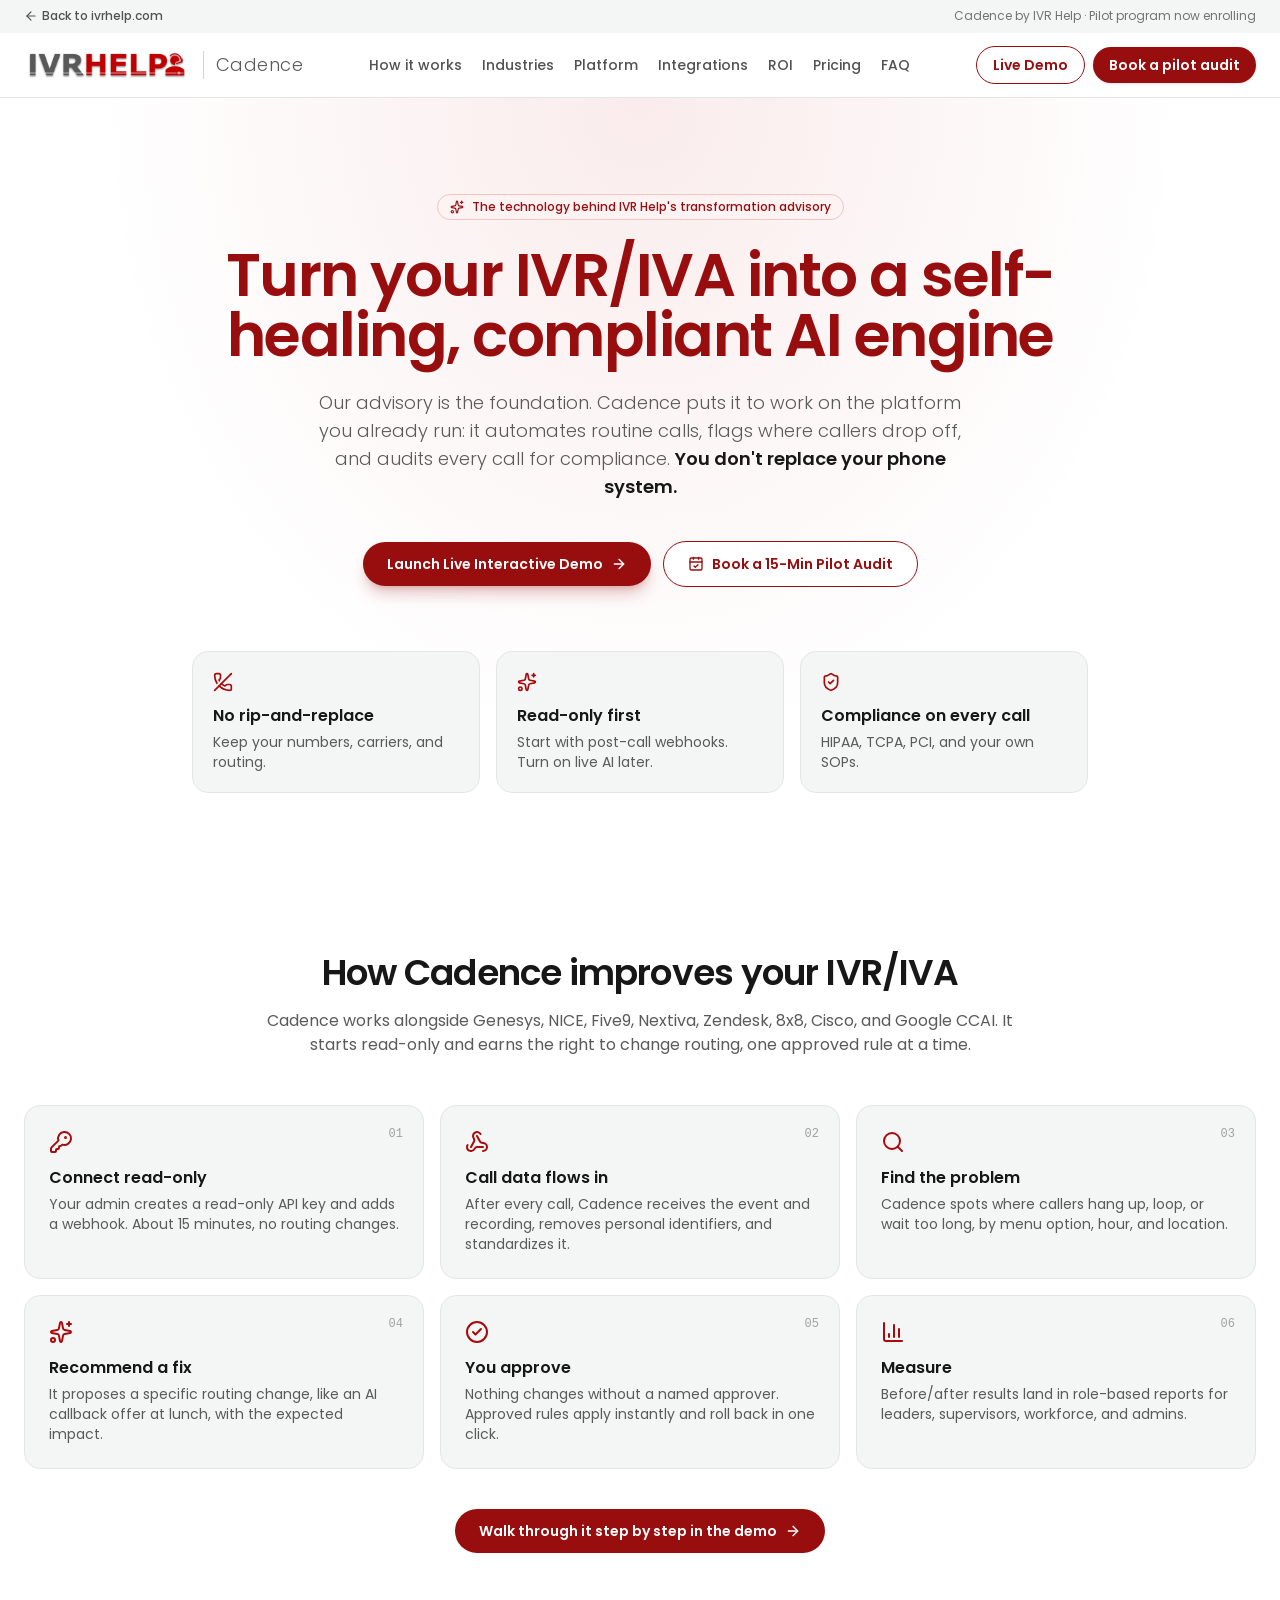
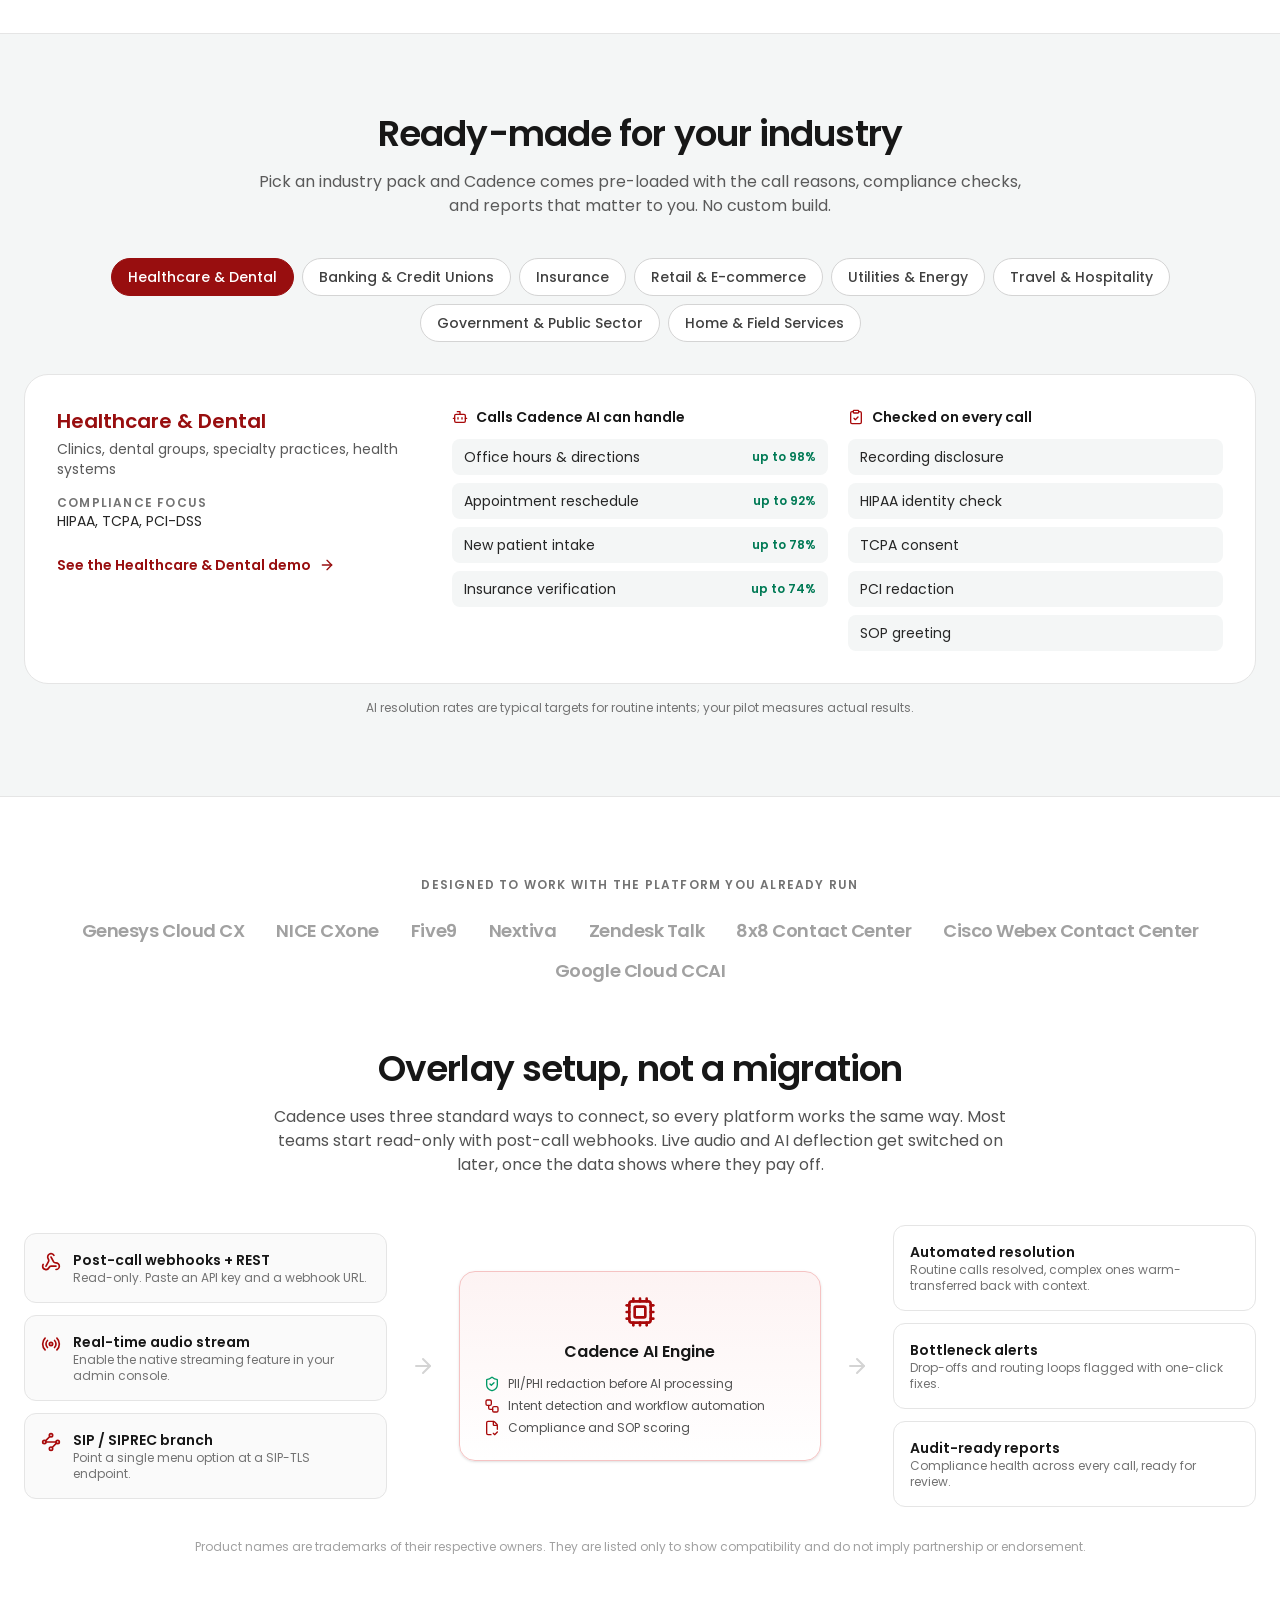
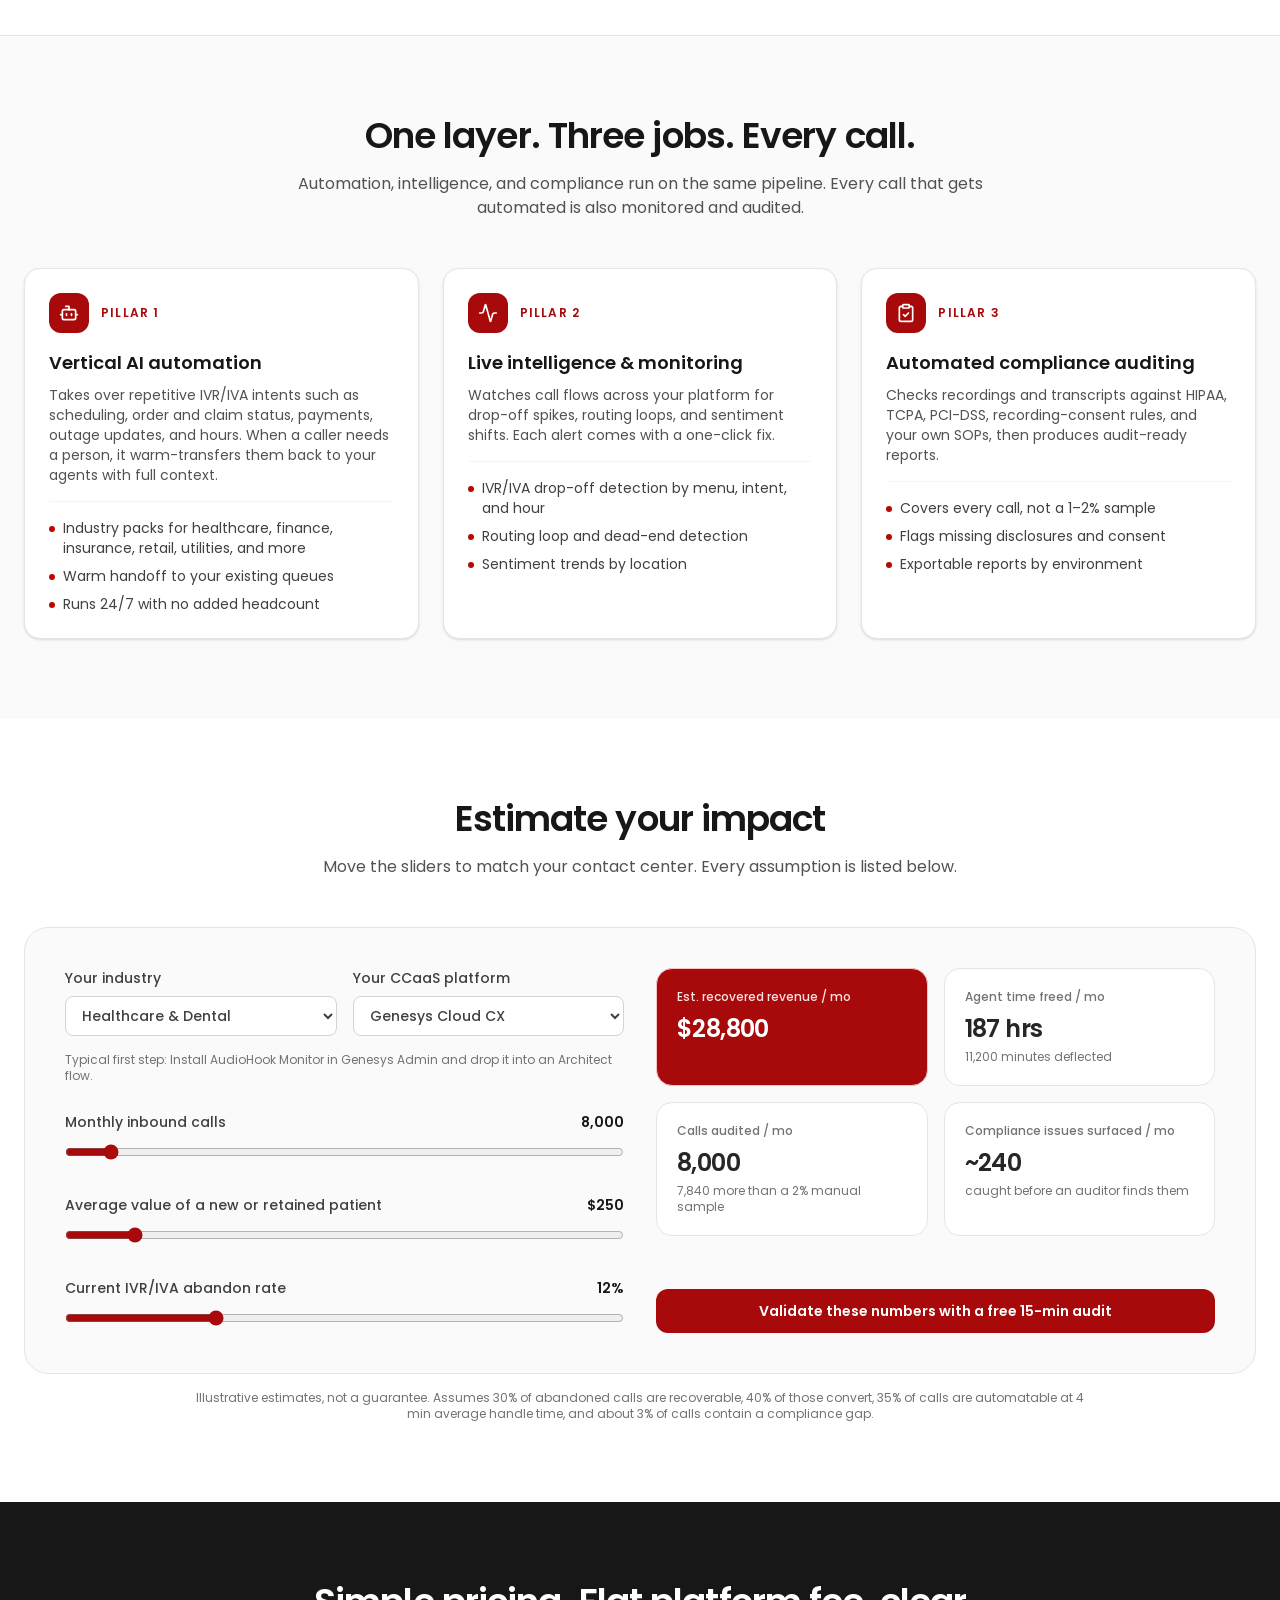
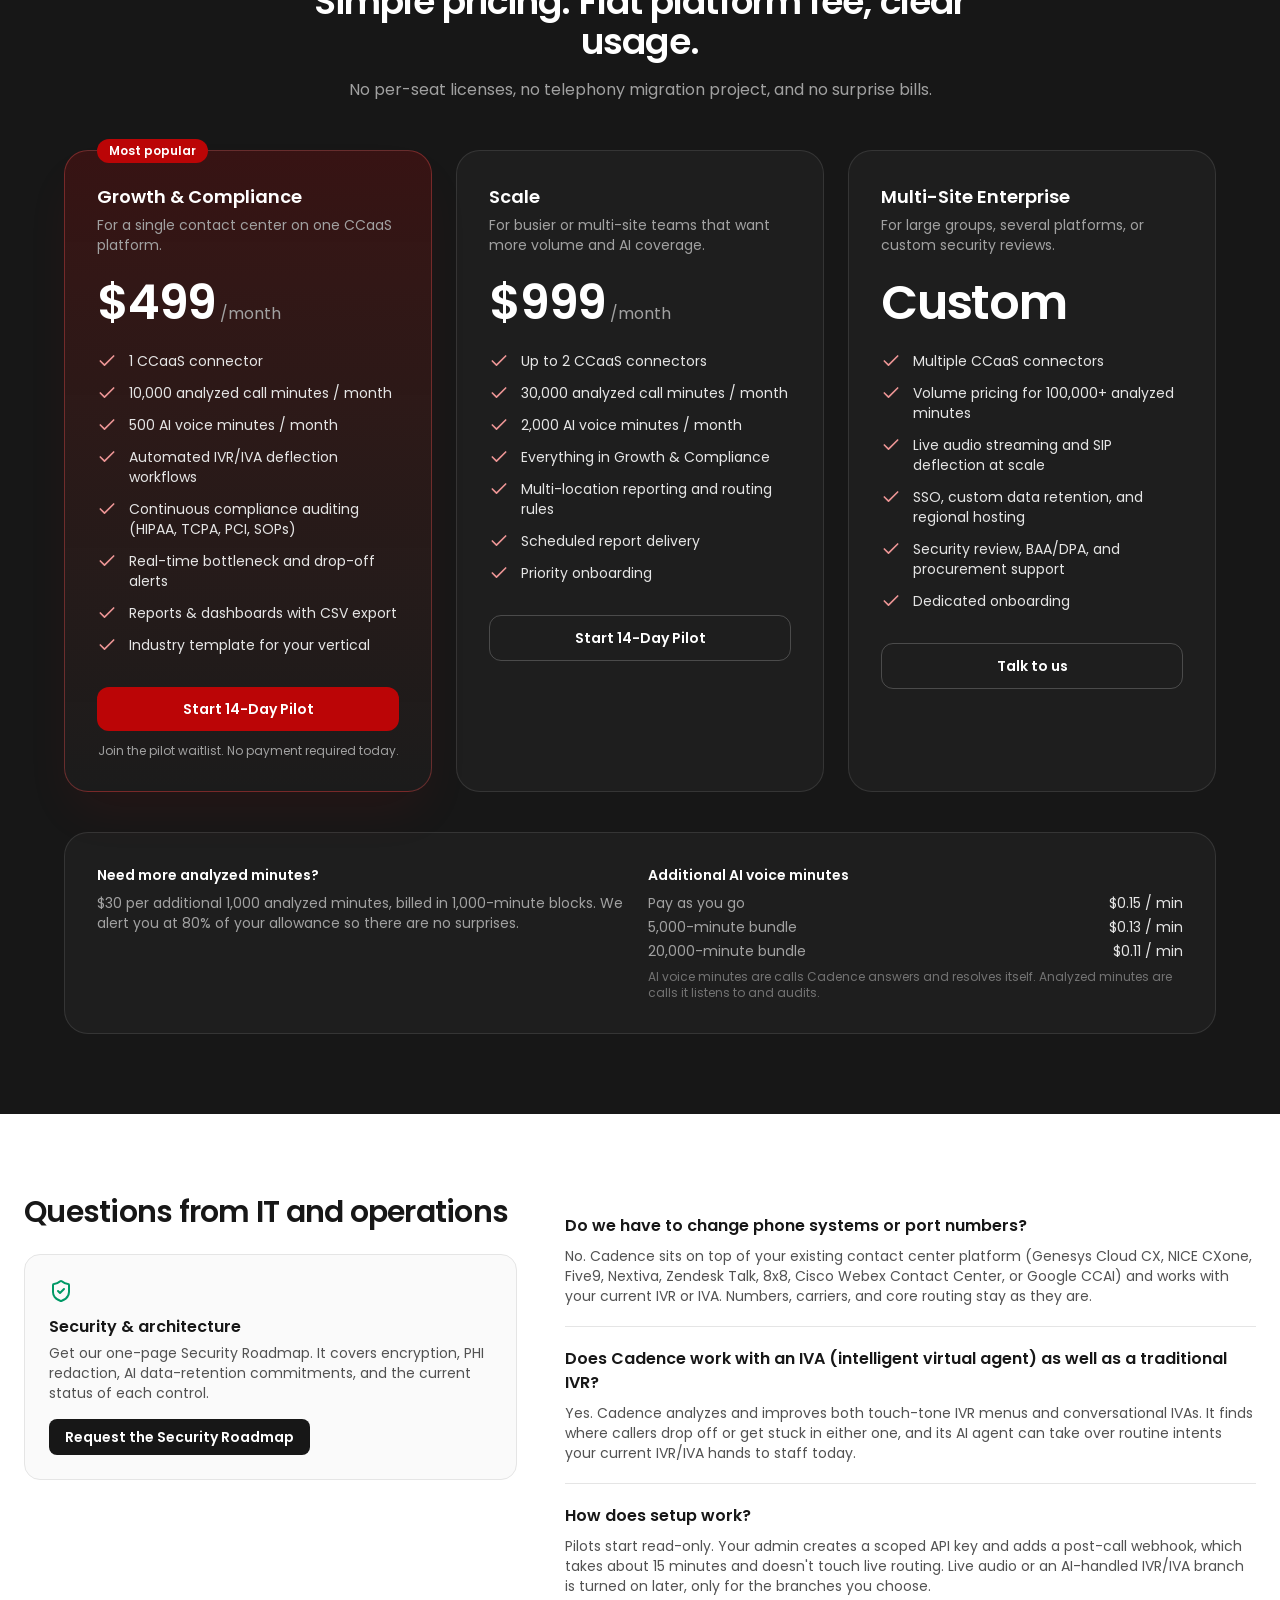
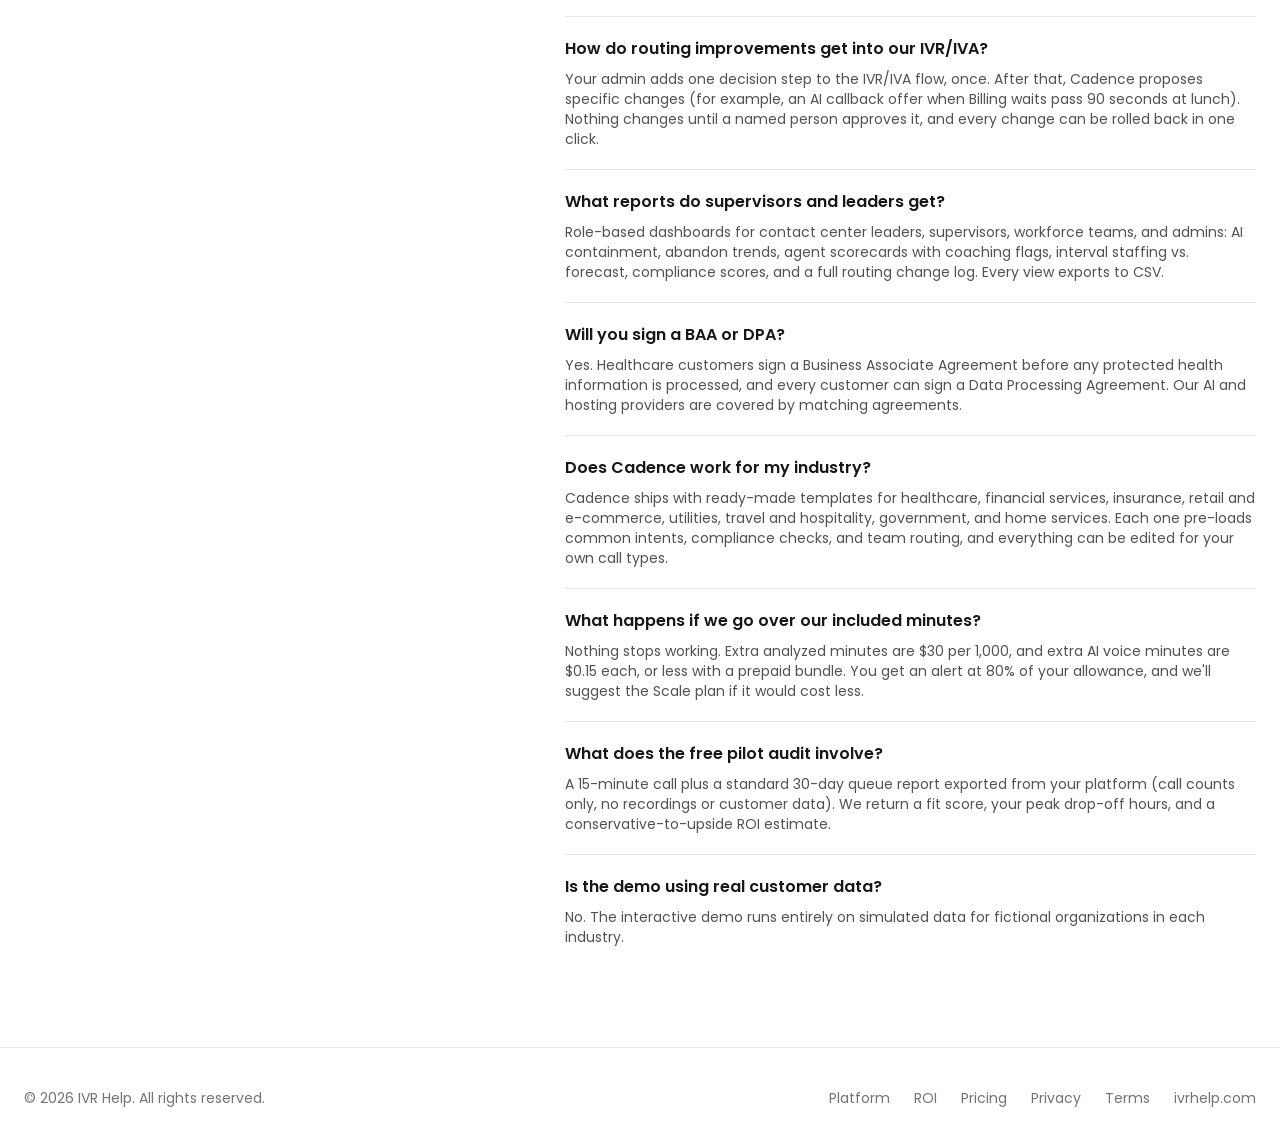
==== commit 8e7720e7: "Deploy site" ====
--- a/index.html
+++ b/index.html
@@ -1 +1 @@
-<!DOCTYPE html><html lang="en" class="NP86Ua_variable h-full antialiased"><head><meta charSet="utf-8"/><meta name="viewport" content="width=device-width, initial-scale=1"/><link rel="preload" href="/_next/static/media/13958cae6c93c43e-s.p.1h18_wedhzk4h.woff2" as="font" crossorigin="" type="font/woff2"/><link rel="preload" href="/_next/static/media/22a701959b157a82-s.p.2o7m9ogm38dql.woff2" as="font" crossorigin="" type="font/woff2"/><link rel="preload" href="/_next/static/media/2f0ae6d0ead4b7bb-s.p.38ww0mi76nb30.woff2" as="font" crossorigin="" type="font/woff2"/><link rel="preload" href="/_next/static/media/6bafae418e8a1b08-s.p.3o_v2fun1jzxk.woff2" as="font" crossorigin="" type="font/woff2"/><link rel="preload" href="/_next/static/media/76e9fd951b869c7b-s.p.3bh2vc0w-r-ll.woff2" as="font" crossorigin="" type="font/woff2"/><link rel="preload" href="/_next/static/media/dd9dfc3601372168-s.p.43zbiuwnnoiok.woff2" as="font" crossorigin="" type="font/woff2"/><link rel="preload" as="image" href="/ivrhelp-logo.png"/><link rel="stylesheet" href="/_next/static/chunks/1ldf8dedazwbf.css" data-precedence="next"/><link rel="preload" as="script" fetchPriority="low" href="/_next/static/chunks/310vm2bl3xxpt.js"/><script src="/_next/static/chunks/1wnov70f88xjy.js" async=""></script><script src="/_next/static/chunks/39_j1bdzreq0m.js" async=""></script><script src="/_next/static/chunks/1ruweq6if34eh.js" async=""></script><script src="/_next/static/chunks/turbopack-2u1d16houkiyo.js" async=""></script><script src="/_next/static/chunks/2iv1747zzqekl.js" async=""></script><script src="/_next/static/chunks/0s7e6moxralo1.js" async=""></script><script src="/_next/static/chunks/1dwpd8y88hp7w.js" async=""></script><meta name="next-size-adjust" content=""/><title>Cadence by IVR Help | AI IVR Automation &amp; Call Compliance for Your Contact Center</title><meta name="description" content="Cadence adds AI call automation, IVR/IVA drop-off analytics, and automated HIPAA/TCPA call compliance auditing to Genesys, NICE CXone, Five9, Nextiva, Zendesk, 8x8, Cisco, and Google CCAI. No phone system replacement."/><meta name="keywords" content="IVR optimization,IVR drop-off,call abandonment,AI IVR,IVA,intelligent virtual agent,IVR/IVA analytics,contact center AI,call compliance auditing,HIPAA call auditing,healthcare call center,dental practice phone system,Genesys,Five9,NICE CXone,Nextiva,8x8,Zendesk Talk,Cisco Webex Contact Center,Google CCAI"/><meta name="robots" content="index, follow"/><link rel="canonical" href="https://cadence.ivrhelp.com/"/><meta property="og:title" content="Cadence by IVR Help"/><meta property="og:description" content="Turn your IVR/IVA into a self-healing, compliant AI engine without replacing your phone system."/><meta property="og:url" content="https://cadence.ivrhelp.com/"/><meta property="og:site_name" content="Cadence by IVR Help"/><meta property="og:image" content="https://cadence.ivrhelp.com/og-cadence.png"/><meta property="og:image:width" content="1200"/><meta property="og:image:height" content="630"/><meta property="og:image:alt" content="Cadence by IVR Help"/><meta property="og:type" content="website"/><meta name="twitter:card" content="summary_large_image"/><meta name="twitter:title" content="Cadence by IVR Help"/><meta name="twitter:description" content="Turn your IVR/IVA into a self-healing, compliant AI engine without replacing your phone system."/><meta name="twitter:image" content="https://cadence.ivrhelp.com/og-cadence.png"/><link rel="icon" href="/icon.png?icon.1f5wd9lrhpkw6.png" sizes="192x192" type="image/png"/><script src="/_next/static/chunks/0cz1d0mv5g_q7.js" noModule=""></script></head><body class="flex min-h-full flex-col"><div hidden=""><!--$--><!--/$--></div><header class="no-print sticky top-0 z-40 border-b border-neutral-200 bg-white text-neutral-900"><div class="hidden border-b border-neutral-100 bg-[#f4f6f6] text-xs sm:block"><div class="mx-auto flex h-8 max-w-7xl items-center justify-between px-4 sm:px-6"><a href="https://www.ivrhelp.com" class="inline-flex items-center gap-1 font-medium text-neutral-600 hover:text-brand-700"><svg xmlns="http://www.w3.org/2000/svg" width="24" height="24" viewBox="0 0 24 24" fill="none" stroke="currentColor" stroke-width="2" stroke-linecap="round" stroke-linejoin="round" class="lucide lucide-arrow-left h-3.5 w-3.5" aria-hidden="true"><path d="m12 19-7-7 7-7"></path><path d="M19 12H5"></path></svg> Back to ivrhelp.com</a><span class="text-neutral-500">Cadence by IVR Help · Pilot program now enrolling</span></div></div><div class="mx-auto flex h-16 max-w-7xl items-center justify-between gap-4 px-4 sm:px-6"><a class="flex shrink-0 items-center gap-3" aria-label="Cadence home" href="/"><img src="/ivrhelp-logo.png" alt="IVR Help" width="459" height="88" class="h-7 w-auto sm:h-8"/><span class="hidden border-l border-neutral-300 pl-3 text-lg font-light tracking-wide text-charcoal sm:inline">Cadence</span></a><nav aria-label="Sections" class="hidden items-center gap-5 text-sm font-medium text-neutral-600 lg:flex"><a class="hover:text-brand-700" href="/#how-it-works">How it works</a><a class="hover:text-brand-700" href="/#industries">Industries</a><a class="hover:text-brand-700" href="/#platform">Platform</a><a class="hover:text-brand-700" href="/#integrations">Integrations</a><a class="hover:text-brand-700" href="/#roi">ROI</a><a class="hover:text-brand-700" href="/#pricing">Pricing</a><a class="hover:text-brand-700" href="/#faq">FAQ</a></nav><div class="flex items-center gap-2"><a class="hidden rounded-full px-4 py-2 text-sm font-semibold sm:inline-flex border border-brand-700 text-brand-700 hover:bg-brand-50" href="/demo/">Live Demo</a><button type="button" class="hidden rounded-full bg-brand-700 px-4 py-2 text-sm font-semibold text-white shadow-sm hover:bg-brand-500 md:inline-flex">Book a pilot audit</button><button type="button" class="rounded-lg p-2 text-neutral-700 hover:bg-neutral-100 lg:hidden" aria-label="Open menu" aria-expanded="false"><svg xmlns="http://www.w3.org/2000/svg" width="24" height="24" viewBox="0 0 24 24" fill="none" stroke="currentColor" stroke-width="2" stroke-linecap="round" stroke-linejoin="round" class="lucide lucide-menu h-5 w-5" aria-hidden="true"><path d="M4 5h16"></path><path d="M4 12h16"></path><path d="M4 19h16"></path></svg></button></div></div></header><main class="flex-1"><script type="application/ld+json">[{"@context":"https://schema.org","@type":"SoftwareApplication","name":"Cadence by IVR Help","applicationCategory":"BusinessApplication","operatingSystem":"Web","url":"https://cadence.ivrhelp.com","description":"AI call automation, IVR/IVA drop-off analytics, and automated call compliance auditing that plugs into Genesys, NICE CXone, Five9, Nextiva, Zendesk Talk, 8x8, Cisco Webex Contact Center, and Google CCAI.","offers":[{"@type":"Offer","name":"Growth & Compliance","price":"499","priceCurrency":"USD","description":"Per month"},{"@type":"Offer","name":"Scale","price":"999","priceCurrency":"USD","description":"Per month"}],"publisher":{"@type":"Organization","name":"IVR Help","url":"https://www.ivrhelp.com"}},{"@context":"https://schema.org","@type":"FAQPage","mainEntity":[{"@type":"Question","name":"Do we have to change phone systems or port numbers?","acceptedAnswer":{"@type":"Answer","text":"No. Cadence sits on top of your existing contact center platform (Genesys Cloud CX, NICE CXone, Five9, Nextiva, Zendesk Talk, 8x8, Cisco Webex Contact Center, or Google CCAI) and works with your current IVR or IVA. Numbers, carriers, and core routing stay as they are."}},{"@type":"Question","name":"Does Cadence work with an IVA (intelligent virtual agent) as well as a traditional IVR?","acceptedAnswer":{"@type":"Answer","text":"Yes. Cadence analyzes and improves both touch-tone IVR menus and conversational IVAs. It finds where callers drop off or get stuck in either one, and its AI agent can take over routine intents your current IVR/IVA hands to staff today."}},{"@type":"Question","name":"How does setup work?","acceptedAnswer":{"@type":"Answer","text":"Pilots start read-only. Your admin creates a scoped API key and adds a post-call webhook, which takes about 15 minutes and doesn't touch live routing. Live audio or an AI-handled IVR/IVA branch is turned on later, only for the branches you choose."}},{"@type":"Question","name":"How do routing improvements get into our IVR/IVA?","acceptedAnswer":{"@type":"Answer","text":"Your admin adds one decision step to the IVR/IVA flow, once. After that, Cadence proposes specific changes (for example, an AI callback offer when Billing waits pass 90 seconds at lunch). Nothing changes until a named person approves it, and every change can be rolled back in one click."}},{"@type":"Question","name":"What reports do supervisors and leaders get?","acceptedAnswer":{"@type":"Answer","text":"Role-based dashboards for contact center leaders, supervisors, workforce teams, and admins: AI containment, abandon trends, agent scorecards with coaching flags, interval staffing vs. forecast, compliance scores, and a full routing change log. Every view exports to CSV."}},{"@type":"Question","name":"Will you sign a BAA or DPA?","acceptedAnswer":{"@type":"Answer","text":"Yes. Healthcare customers sign a Business Associate Agreement before any protected health information is processed, and every customer can sign a Data Processing Agreement. Our AI and hosting providers are covered by matching agreements."}},{"@type":"Question","name":"Does Cadence work for my industry?","acceptedAnswer":{"@type":"Answer","text":"Cadence ships with ready-made templates for healthcare, financial services, insurance, retail and e-commerce, utilities, travel and hospitality, government, and home services. Each one pre-loads common intents, compliance checks, and team routing, and everything can be edited for your own call types."}},{"@type":"Question","name":"What happens if we go over our included minutes?","acceptedAnswer":{"@type":"Answer","text":"Nothing stops working. Extra analyzed minutes are $30 per 1,000, and extra AI voice minutes are $0.15 each, or less with a prepaid bundle. You get an alert at 80% of your allowance, and we'll suggest the Scale plan if it would cost less."}},{"@type":"Question","name":"What does the free pilot audit involve?","acceptedAnswer":{"@type":"Answer","text":"A 15-minute call plus a standard 30-day queue report exported from your platform (call counts only, no recordings or customer data). We return a fit score, your peak drop-off hours, and a conservative-to-upside ROI estimate."}},{"@type":"Question","name":"Is the demo using real customer data?","acceptedAnswer":{"@type":"Answer","text":"No. The interactive demo runs entirely on simulated data for fictional organizations in each industry."}}]}]</script><section class="relative overflow-hidden bg-white"><div aria-hidden="true" class="pointer-events-none absolute inset-0 bg-[radial-gradient(ellipse_at_top,rgba(187,5,6,0.08),transparent_60%)]"></div><div class="relative mx-auto max-w-7xl px-4 pb-20 pt-16 sm:px-6 lg:pt-24"><div class="mx-auto max-w-4xl text-center"><p class="inline-flex items-center gap-2 rounded-full border border-brand-200 bg-brand-50 px-3 py-1 text-xs font-medium text-brand-700"><svg xmlns="http://www.w3.org/2000/svg" width="24" height="24" viewBox="0 0 24 24" fill="none" stroke="currentColor" stroke-width="2" stroke-linecap="round" stroke-linejoin="round" class="lucide lucide-sparkles lucide-stars h-3.5 w-3.5" aria-hidden="true"><path d="M11.017 2.814a1 1 0 0 1 1.966 0l1.051 5.558a2 2 0 0 0 1.594 1.594l5.558 1.051a1 1 0 0 1 0 1.966l-5.558 1.051a2 2 0 0 0-1.594 1.594l-1.051 5.558a1 1 0 0 1-1.966 0l-1.051-5.558a2 2 0 0 0-1.594-1.594l-5.558-1.051a1 1 0 0 1 0-1.966l5.558-1.051a2 2 0 0 0 1.594-1.594z"></path><path d="M20 2v4"></path><path d="M22 4h-4"></path><circle cx="4" cy="20" r="2"></circle></svg> Now onboarding pilot contact centers in every industry</p><h1 class="mt-6 text-4xl font-semibold tracking-tight text-brand-700 sm:text-6xl">Turn your IVR/IVA into a self-healing, compliant AI engine</h1><p class="mx-auto mt-6 max-w-2xl text-lg font-light text-charcoal">Cadence plugs into the contact center platform you already run. It automates routine calls, flags where callers drop off, and audits every call for compliance.<!-- --> <strong class="font-semibold text-neutral-900">You don&#x27;t replace your phone system.</strong></p><div class="mt-10 flex flex-col items-center justify-center gap-3 sm:flex-row"><a class="inline-flex items-center gap-2 rounded-full bg-brand-700 px-6 py-3 text-sm font-semibold text-white shadow-lg shadow-brand-700/25 hover:bg-brand-500" href="/demo/">Launch Live Interactive Demo <svg xmlns="http://www.w3.org/2000/svg" width="24" height="24" viewBox="0 0 24 24" fill="none" stroke="currentColor" stroke-width="2" stroke-linecap="round" stroke-linejoin="round" class="lucide lucide-arrow-right h-4 w-4" aria-hidden="true"><path d="M5 12h14"></path><path d="m12 5 7 7-7 7"></path></svg></a><button type="button" class="inline-flex items-center gap-2 rounded-full border border-brand-700 bg-white px-6 py-3 text-sm font-semibold text-brand-700 hover:bg-brand-50"><svg xmlns="http://www.w3.org/2000/svg" width="24" height="24" viewBox="0 0 24 24" fill="none" stroke="currentColor" stroke-width="2" stroke-linecap="round" stroke-linejoin="round" class="lucide lucide-calendar-check h-4 w-4" aria-hidden="true"><path d="M8 2v3"></path><path d="M16 2v3"></path><rect x="3" y="3" width="18" height="18" rx="2"></rect><path d="M3 9h18"></path><path d="m9 15 2 2 4-4"></path></svg> Book a 15-Min Pilot Audit</button></div></div><dl class="mx-auto mt-16 grid max-w-4xl gap-4 sm:grid-cols-3"><div class="rounded-2xl border border-neutral-200 bg-[#f4f6f6] p-5 text-left"><svg xmlns="http://www.w3.org/2000/svg" width="24" height="24" viewBox="0 0 24 24" fill="none" stroke="currentColor" stroke-width="2" stroke-linecap="round" stroke-linejoin="round" class="lucide lucide-phone-off h-5 w-5 text-brand-600" aria-hidden="true"><path d="M10.1 13.9a14 14 0 0 0 3.732 2.668 1 1 0 0 0 1.213-.303l.355-.465A2 2 0 0 1 17 15h3a2 2 0 0 1 2 2v3a2 2 0 0 1-2 2 18 18 0 0 1-12.728-5.272"></path><path d="M22 2 2 22"></path><path d="M4.76 13.582A18 18 0 0 1 2 4a2 2 0 0 1 2-2h3a2 2 0 0 1 2 2v3a2 2 0 0 1-.8 1.6l-.468.351a1 1 0 0 0-.292 1.233 14 14 0 0 0 .244.473"></path></svg><dt class="mt-3 font-semibold text-neutral-900">No rip-and-replace</dt><dd class="mt-1 text-sm text-charcoal">Keep your numbers, carriers, and routing.</dd></div><div class="rounded-2xl border border-neutral-200 bg-[#f4f6f6] p-5 text-left"><svg xmlns="http://www.w3.org/2000/svg" width="24" height="24" viewBox="0 0 24 24" fill="none" stroke="currentColor" stroke-width="2" stroke-linecap="round" stroke-linejoin="round" class="lucide lucide-sparkles lucide-stars h-5 w-5 text-brand-600" aria-hidden="true"><path d="M11.017 2.814a1 1 0 0 1 1.966 0l1.051 5.558a2 2 0 0 0 1.594 1.594l5.558 1.051a1 1 0 0 1 0 1.966l-5.558 1.051a2 2 0 0 0-1.594 1.594l-1.051 5.558a1 1 0 0 1-1.966 0l-1.051-5.558a2 2 0 0 0-1.594-1.594l-5.558-1.051a1 1 0 0 1 0-1.966l5.558-1.051a2 2 0 0 0 1.594-1.594z"></path><path d="M20 2v4"></path><path d="M22 4h-4"></path><circle cx="4" cy="20" r="2"></circle></svg><dt class="mt-3 font-semibold text-neutral-900">Read-only first</dt><dd class="mt-1 text-sm text-charcoal">Start with post-call webhooks. Turn on live AI later.</dd></div><div class="rounded-2xl border border-neutral-200 bg-[#f4f6f6] p-5 text-left"><svg xmlns="http://www.w3.org/2000/svg" width="24" height="24" viewBox="0 0 24 24" fill="none" stroke="currentColor" stroke-width="2" stroke-linecap="round" stroke-linejoin="round" class="lucide lucide-shield-check h-5 w-5 text-brand-600" aria-hidden="true"><path d="M20 13c0 5-3.5 7.5-7.66 8.95a1 1 0 0 1-.67-.01C7.5 20.5 4 18 4 13V6a1 1 0 0 1 1-1c2 0 4.5-1.2 6.24-2.72a1.17 1.17 0 0 1 1.52 0C14.51 3.81 17 5 19 5a1 1 0 0 1 1 1z"></path><path d="m9 12 2 2 4-4"></path></svg><dt class="mt-3 font-semibold text-neutral-900">Compliance on every call</dt><dd class="mt-1 text-sm text-charcoal">HIPAA, TCPA, PCI, and your own SOPs.</dd></div></dl></div></section><section id="how-it-works" class="border-b border-neutral-200 bg-white py-20"><div class="mx-auto max-w-7xl px-4 sm:px-6"><div class="mx-auto max-w-3xl text-center"><h2 class="text-3xl font-semibold tracking-tight text-neutral-900 sm:text-4xl">How Cadence improves your IVR/IVA</h2><p class="mt-4 text-charcoal">Cadence works alongside Genesys, NICE, Five9, Nextiva, Zendesk, 8x8, Cisco, and Google CCAI. It starts read-only and earns the right to change routing, one approved rule at a time.</p></div><ol class="mt-12 grid gap-4 sm:grid-cols-2 lg:grid-cols-3"><li class="relative rounded-2xl border border-neutral-200 bg-[#f4f6f6] p-6"><span class="absolute right-5 top-5 font-mono text-xs text-neutral-400">0<!-- -->1</span><svg xmlns="http://www.w3.org/2000/svg" width="24" height="24" viewBox="0 0 24 24" fill="none" stroke="currentColor" stroke-width="2" stroke-linecap="round" stroke-linejoin="round" class="lucide lucide-key-round h-6 w-6 text-brand-600" aria-hidden="true"><path d="M2.586 17.414A2 2 0 0 0 2 18.828V21a1 1 0 0 0 1 1h3a1 1 0 0 0 1-1v-1a1 1 0 0 1 1-1h1a1 1 0 0 0 1-1v-1a1 1 0 0 1 1-1h.172a2 2 0 0 0 1.414-.586l.814-.814a6.5 6.5 0 1 0-4-4z"></path><circle cx="16.5" cy="7.5" r=".5" fill="currentColor"></circle></svg><h3 class="mt-3 font-semibold text-neutral-900">Connect read-only</h3><p class="mt-1 text-sm text-charcoal">Your admin creates a read-only API key and adds a webhook. About 15 minutes, no routing changes.</p></li><li class="relative rounded-2xl border border-neutral-200 bg-[#f4f6f6] p-6"><span class="absolute right-5 top-5 font-mono text-xs text-neutral-400">0<!-- -->2</span><svg xmlns="http://www.w3.org/2000/svg" width="24" height="24" viewBox="0 0 24 24" fill="none" stroke="currentColor" stroke-width="2" stroke-linecap="round" stroke-linejoin="round" class="lucide lucide-webhook h-6 w-6 text-brand-600" aria-hidden="true"><path d="M18 16.98h-5.99c-1.1 0-1.95.94-2.48 1.9A4 4 0 0 1 2 17c.01-.7.2-1.4.57-2"></path><path d="m6 17 3.13-5.78c.53-.97.1-2.18-.5-3.1a4 4 0 1 1 6.89-4.06"></path><path d="m12 6 3.13 5.73C15.66 12.7 16.9 13 18 13a4 4 0 0 1 0 8"></path></svg><h3 class="mt-3 font-semibold text-neutral-900">Call data flows in</h3><p class="mt-1 text-sm text-charcoal">After every call, Cadence receives the event and recording, removes personal identifiers, and standardizes it.</p></li><li class="relative rounded-2xl border border-neutral-200 bg-[#f4f6f6] p-6"><span class="absolute right-5 top-5 font-mono text-xs text-neutral-400">0<!-- -->3</span><svg xmlns="http://www.w3.org/2000/svg" width="24" height="24" viewBox="0 0 24 24" fill="none" stroke="currentColor" stroke-width="2" stroke-linecap="round" stroke-linejoin="round" class="lucide lucide-search h-6 w-6 text-brand-600" aria-hidden="true"><path d="m21 21-4.34-4.34"></path><circle cx="11" cy="11" r="8"></circle></svg><h3 class="mt-3 font-semibold text-neutral-900">Find the problem</h3><p class="mt-1 text-sm text-charcoal">Cadence spots where callers hang up, loop, or wait too long, by menu option, hour, and location.</p></li><li class="relative rounded-2xl border border-neutral-200 bg-[#f4f6f6] p-6"><span class="absolute right-5 top-5 font-mono text-xs text-neutral-400">0<!-- -->4</span><svg xmlns="http://www.w3.org/2000/svg" width="24" height="24" viewBox="0 0 24 24" fill="none" stroke="currentColor" stroke-width="2" stroke-linecap="round" stroke-linejoin="round" class="lucide lucide-sparkles lucide-stars h-6 w-6 text-brand-600" aria-hidden="true"><path d="M11.017 2.814a1 1 0 0 1 1.966 0l1.051 5.558a2 2 0 0 0 1.594 1.594l5.558 1.051a1 1 0 0 1 0 1.966l-5.558 1.051a2 2 0 0 0-1.594 1.594l-1.051 5.558a1 1 0 0 1-1.966 0l-1.051-5.558a2 2 0 0 0-1.594-1.594l-5.558-1.051a1 1 0 0 1 0-1.966l5.558-1.051a2 2 0 0 0 1.594-1.594z"></path><path d="M20 2v4"></path><path d="M22 4h-4"></path><circle cx="4" cy="20" r="2"></circle></svg><h3 class="mt-3 font-semibold text-neutral-900">Recommend a fix</h3><p class="mt-1 text-sm text-charcoal">It proposes a specific routing change, like an AI callback offer at lunch, with the expected impact.</p></li><li class="relative rounded-2xl border border-neutral-200 bg-[#f4f6f6] p-6"><span class="absolute right-5 top-5 font-mono text-xs text-neutral-400">0<!-- -->5</span><svg xmlns="http://www.w3.org/2000/svg" width="24" height="24" viewBox="0 0 24 24" fill="none" stroke="currentColor" stroke-width="2" stroke-linecap="round" stroke-linejoin="round" class="lucide lucide-circle-check lucide-check-circle-2 h-6 w-6 text-brand-600" aria-hidden="true"><circle cx="12" cy="12" r="10"></circle><path d="m16 9-5.5 5.5L8 12"></path></svg><h3 class="mt-3 font-semibold text-neutral-900">You approve</h3><p class="mt-1 text-sm text-charcoal">Nothing changes without a named approver. Approved rules apply instantly and roll back in one click.</p></li><li class="relative rounded-2xl border border-neutral-200 bg-[#f4f6f6] p-6"><span class="absolute right-5 top-5 font-mono text-xs text-neutral-400">0<!-- -->6</span><svg xmlns="http://www.w3.org/2000/svg" width="24" height="24" viewBox="0 0 24 24" fill="none" stroke="currentColor" stroke-width="2" stroke-linecap="round" stroke-linejoin="round" class="lucide lucide-chart-column lucide-bar-chart-3 h-6 w-6 text-brand-600" aria-hidden="true"><path d="M3 3v16a2 2 0 0 0 2 2h16"></path><path d="M18 17V9"></path><path d="M13 17V5"></path><path d="M8 17v-3"></path></svg><h3 class="mt-3 font-semibold text-neutral-900">Measure</h3><p class="mt-1 text-sm text-charcoal">Before/after results land in role-based reports for leaders, supervisors, workforce, and admins.</p></li></ol><div class="mt-10 text-center"><a class="inline-flex items-center gap-2 rounded-full bg-brand-700 px-6 py-3 text-sm font-semibold text-white hover:bg-brand-500" href="/demo/">Walk through it step by step in the demo <svg xmlns="http://www.w3.org/2000/svg" width="24" height="24" viewBox="0 0 24 24" fill="none" stroke="currentColor" stroke-width="2" stroke-linecap="round" stroke-linejoin="round" class="lucide lucide-arrow-right h-4 w-4" aria-hidden="true"><path d="M5 12h14"></path><path d="m12 5 7 7-7 7"></path></svg></a></div></div></section><section id="industries" class="border-b border-neutral-200 bg-[#f4f6f6] py-20"><div class="mx-auto max-w-7xl px-4 sm:px-6"><div class="mx-auto max-w-3xl text-center"><h2 class="text-3xl font-semibold tracking-tight text-neutral-900 sm:text-4xl">Ready-made for your industry</h2><p class="mt-4 text-charcoal">Pick an industry pack and Cadence comes pre-loaded with the call reasons, compliance checks, and reports that matter to you. No custom build.</p></div><div class="mt-10 flex flex-wrap justify-center gap-2"><button type="button" class="rounded-full border px-4 py-2 text-sm font-medium transition border-brand-700 bg-brand-700 text-white">Healthcare &amp; Dental</button><button type="button" class="rounded-full border px-4 py-2 text-sm font-medium transition border-neutral-300 bg-white text-neutral-700 hover:border-brand-400">Banking &amp; Credit Unions</button><button type="button" class="rounded-full border px-4 py-2 text-sm font-medium transition border-neutral-300 bg-white text-neutral-700 hover:border-brand-400">Insurance</button><button type="button" class="rounded-full border px-4 py-2 text-sm font-medium transition border-neutral-300 bg-white text-neutral-700 hover:border-brand-400">Retail &amp; E-commerce</button><button type="button" class="rounded-full border px-4 py-2 text-sm font-medium transition border-neutral-300 bg-white text-neutral-700 hover:border-brand-400">Utilities &amp; Energy</button><button type="button" class="rounded-full border px-4 py-2 text-sm font-medium transition border-neutral-300 bg-white text-neutral-700 hover:border-brand-400">Travel &amp; Hospitality</button><button type="button" class="rounded-full border px-4 py-2 text-sm font-medium transition border-neutral-300 bg-white text-neutral-700 hover:border-brand-400">Government &amp; Public Sector</button><button type="button" class="rounded-full border px-4 py-2 text-sm font-medium transition border-neutral-300 bg-white text-neutral-700 hover:border-brand-400">Home &amp; Field Services</button></div><div class="mt-8 grid gap-5 rounded-3xl border border-neutral-200 bg-white p-6 md:grid-cols-3 md:p-8"><div><h3 class="text-xl font-semibold text-brand-700">Healthcare &amp; Dental</h3><p class="mt-1 text-sm text-charcoal">Clinics, dental groups, specialty practices, health systems</p><p class="mt-4 text-xs font-semibold uppercase tracking-widest text-neutral-500">Compliance focus</p><p class="text-sm text-neutral-800">HIPAA, TCPA, PCI-DSS</p><a class="mt-6 inline-flex items-center gap-2 text-sm font-semibold text-brand-700 hover:text-brand-500" href="/demo/">See the <!-- -->Healthcare &amp; Dental<!-- --> demo <svg xmlns="http://www.w3.org/2000/svg" width="24" height="24" viewBox="0 0 24 24" fill="none" stroke="currentColor" stroke-width="2" stroke-linecap="round" stroke-linejoin="round" class="lucide lucide-arrow-right h-4 w-4" aria-hidden="true"><path d="M5 12h14"></path><path d="m12 5 7 7-7 7"></path></svg></a></div><div><p class="flex items-center gap-2 text-sm font-semibold text-neutral-900"><svg xmlns="http://www.w3.org/2000/svg" width="24" height="24" viewBox="0 0 24 24" fill="none" stroke="currentColor" stroke-width="2" stroke-linecap="round" stroke-linejoin="round" class="lucide lucide-bot h-4 w-4 text-brand-600" aria-hidden="true"><path d="M12 8V4H8"></path><rect width="16" height="12" x="4" y="8" rx="2"></rect><path d="M2 14h2"></path><path d="M20 14h2"></path><path d="M15 13v2"></path><path d="M9 13v2"></path></svg> Calls Cadence AI can handle</p><ul class="mt-3 space-y-2"><li class="flex items-center justify-between gap-3 rounded-lg bg-[#f4f6f6] px-3 py-2 text-sm"><span>Office hours &amp; directions</span><span class="shrink-0 text-xs font-semibold text-emerald-700">up to <!-- -->98<!-- -->%</span></li><li class="flex items-center justify-between gap-3 rounded-lg bg-[#f4f6f6] px-3 py-2 text-sm"><span>Appointment reschedule</span><span class="shrink-0 text-xs font-semibold text-emerald-700">up to <!-- -->92<!-- -->%</span></li><li class="flex items-center justify-between gap-3 rounded-lg bg-[#f4f6f6] px-3 py-2 text-sm"><span>New patient intake</span><span class="shrink-0 text-xs font-semibold text-emerald-700">up to <!-- -->78<!-- -->%</span></li><li class="flex items-center justify-between gap-3 rounded-lg bg-[#f4f6f6] px-3 py-2 text-sm"><span>Insurance verification</span><span class="shrink-0 text-xs font-semibold text-emerald-700">up to <!-- -->74<!-- -->%</span></li></ul></div><div><p class="flex items-center gap-2 text-sm font-semibold text-neutral-900"><svg xmlns="http://www.w3.org/2000/svg" width="24" height="24" viewBox="0 0 24 24" fill="none" stroke="currentColor" stroke-width="2" stroke-linecap="round" stroke-linejoin="round" class="lucide lucide-clipboard-check h-4 w-4 text-brand-600" aria-hidden="true"><rect width="8" height="4" x="8" y="2" rx="1" ry="1"></rect><path d="M16 4h2a2 2 0 0 1 2 2v14a2 2 0 0 1-2 2H6a2 2 0 0 1-2-2V6a2 2 0 0 1 2-2h2"></path><path d="m9 14 2 2 4-4"></path></svg> Checked on every call</p><ul class="mt-3 space-y-2"><li class="rounded-lg bg-[#f4f6f6] px-3 py-2 text-sm">Recording disclosure</li><li class="rounded-lg bg-[#f4f6f6] px-3 py-2 text-sm">HIPAA identity check</li><li class="rounded-lg bg-[#f4f6f6] px-3 py-2 text-sm">TCPA consent</li><li class="rounded-lg bg-[#f4f6f6] px-3 py-2 text-sm">PCI redaction</li><li class="rounded-lg bg-[#f4f6f6] px-3 py-2 text-sm">SOP greeting</li></ul></div></div><p class="mt-4 text-center text-xs text-neutral-500">AI resolution rates are typical targets for routine intents; your pilot measures actual results.</p></div></section><section id="integrations" class="border-b border-neutral-200 bg-white py-20"><div class="mx-auto max-w-7xl px-4 sm:px-6"><p class="text-center text-xs font-semibold uppercase tracking-widest text-neutral-500">Designed to work with the platform you already run</p><ul class="mt-6 flex flex-wrap items-center justify-center gap-x-8 gap-y-3"><li class="text-lg font-semibold tracking-tight text-neutral-400">Genesys Cloud CX</li><li class="text-lg font-semibold tracking-tight text-neutral-400">NICE CXone</li><li class="text-lg font-semibold tracking-tight text-neutral-400">Five9</li><li class="text-lg font-semibold tracking-tight text-neutral-400">Nextiva</li><li class="text-lg font-semibold tracking-tight text-neutral-400">Zendesk Talk</li><li class="text-lg font-semibold tracking-tight text-neutral-400">8x8 Contact Center</li><li class="text-lg font-semibold tracking-tight text-neutral-400">Cisco Webex Contact Center</li><li class="text-lg font-semibold tracking-tight text-neutral-400">Google Cloud CCAI</li></ul><div class="mx-auto mt-16 max-w-3xl text-center"><h2 class="text-3xl font-semibold tracking-tight text-neutral-900 sm:text-4xl">Overlay setup, not a migration</h2><p class="mt-4 text-neutral-600">Cadence uses three standard ways to connect, so every platform works the same way. Most teams start read-only with post-call webhooks. Live audio and AI deflection get switched on later, once the data shows where they pay off.</p></div><div class="mt-12 grid items-center gap-6 lg:grid-cols-[1fr_auto_1fr_auto_1fr]"><div class="space-y-3"><div class="flex gap-3 rounded-xl border border-neutral-200 bg-neutral-50 p-4"><svg xmlns="http://www.w3.org/2000/svg" width="24" height="24" viewBox="0 0 24 24" fill="none" stroke="currentColor" stroke-width="2" stroke-linecap="round" stroke-linejoin="round" class="lucide lucide-webhook mt-0.5 h-5 w-5 shrink-0 text-brand-600" aria-hidden="true"><path d="M18 16.98h-5.99c-1.1 0-1.95.94-2.48 1.9A4 4 0 0 1 2 17c.01-.7.2-1.4.57-2"></path><path d="m6 17 3.13-5.78c.53-.97.1-2.18-.5-3.1a4 4 0 1 1 6.89-4.06"></path><path d="m12 6 3.13 5.73C15.66 12.7 16.9 13 18 13a4 4 0 0 1 0 8"></path></svg><div><p class="text-sm font-semibold text-neutral-900">Post-call webhooks + REST</p><p class="text-xs text-neutral-500">Read-only. Paste an API key and a webhook URL.</p></div></div><div class="flex gap-3 rounded-xl border border-neutral-200 bg-neutral-50 p-4"><svg xmlns="http://www.w3.org/2000/svg" width="24" height="24" viewBox="0 0 24 24" fill="none" stroke="currentColor" stroke-width="2" stroke-linecap="round" stroke-linejoin="round" class="lucide lucide-radio mt-0.5 h-5 w-5 shrink-0 text-brand-600" aria-hidden="true"><path d="M16.247 7.761a6 6 0 0 1 0 8.478"></path><path d="M19.075 4.933a10 10 0 0 1 0 14.134"></path><path d="M4.925 19.067a10 10 0 0 1 0-14.134"></path><path d="M7.753 16.239a6 6 0 0 1 0-8.478"></path><circle cx="12" cy="12" r="2"></circle></svg><div><p class="text-sm font-semibold text-neutral-900">Real-time audio stream</p><p class="text-xs text-neutral-500">Enable the native streaming feature in your admin console.</p></div></div><div class="flex gap-3 rounded-xl border border-neutral-200 bg-neutral-50 p-4"><svg xmlns="http://www.w3.org/2000/svg" width="24" height="24" viewBox="0 0 24 24" fill="none" stroke="currentColor" stroke-width="2" stroke-linecap="round" stroke-linejoin="round" class="lucide lucide-waypoints mt-0.5 h-5 w-5 shrink-0 text-brand-600" aria-hidden="true"><path d="m10.586 5.414-5.172 5.172"></path><path d="m18.586 13.414-5.172 5.172"></path><path d="M6 12h12"></path><circle cx="12" cy="20" r="2"></circle><circle cx="12" cy="4" r="2"></circle><circle cx="20" cy="12" r="2"></circle><circle cx="4" cy="12" r="2"></circle></svg><div><p class="text-sm font-semibold text-neutral-900">SIP / SIPREC branch</p><p class="text-xs text-neutral-500">Point a single menu option at a SIP-TLS endpoint.</p></div></div></div><svg xmlns="http://www.w3.org/2000/svg" width="24" height="24" viewBox="0 0 24 24" fill="none" stroke="currentColor" stroke-width="2" stroke-linecap="round" stroke-linejoin="round" class="lucide lucide-arrow-right mx-auto hidden h-6 w-6 text-neutral-300 lg:block" aria-hidden="true"><path d="M5 12h14"></path><path d="m12 5 7 7-7 7"></path></svg><div class="rounded-2xl border border-brand-200 bg-gradient-to-b from-brand-50 to-white p-6 text-center shadow-sm"><svg xmlns="http://www.w3.org/2000/svg" width="24" height="24" viewBox="0 0 24 24" fill="none" stroke="currentColor" stroke-width="2" stroke-linecap="round" stroke-linejoin="round" class="lucide lucide-cpu mx-auto h-8 w-8 text-brand-600" aria-hidden="true"><path d="M12 20v2"></path><path d="M12 2v2"></path><path d="M17 20v2"></path><path d="M17 2v2"></path><path d="M2 12h2"></path><path d="M2 17h2"></path><path d="M2 7h2"></path><path d="M20 12h2"></path><path d="M20 17h2"></path><path d="M20 7h2"></path><path d="M7 20v2"></path><path d="M7 2v2"></path><rect x="4" y="4" width="16" height="16" rx="2"></rect><rect x="8" y="8" width="8" height="8" rx="1"></rect></svg><p class="mt-3 font-semibold text-neutral-900">Cadence AI Engine</p><ul class="mt-3 space-y-1.5 text-left text-xs text-neutral-600"><li class="flex gap-2"><svg xmlns="http://www.w3.org/2000/svg" width="24" height="24" viewBox="0 0 24 24" fill="none" stroke="currentColor" stroke-width="2" stroke-linecap="round" stroke-linejoin="round" class="lucide lucide-shield-check h-4 w-4 text-emerald-600" aria-hidden="true"><path d="M20 13c0 5-3.5 7.5-7.66 8.95a1 1 0 0 1-.67-.01C7.5 20.5 4 18 4 13V6a1 1 0 0 1 1-1c2 0 4.5-1.2 6.24-2.72a1.17 1.17 0 0 1 1.52 0C14.51 3.81 17 5 19 5a1 1 0 0 1 1 1z"></path><path d="m9 12 2 2 4-4"></path></svg>PII/PHI redaction before AI processing</li><li class="flex gap-2"><svg xmlns="http://www.w3.org/2000/svg" width="24" height="24" viewBox="0 0 24 24" fill="none" stroke="currentColor" stroke-width="2" stroke-linecap="round" stroke-linejoin="round" class="lucide lucide-workflow h-4 w-4 text-brand-600" aria-hidden="true"><rect width="8" height="8" x="3" y="3" rx="2"></rect><path d="M7 11v4a2 2 0 0 0 2 2h4"></path><rect width="8" height="8" x="13" y="13" rx="2"></rect></svg>Intent detection and workflow automation</li><li class="flex gap-2"><svg xmlns="http://www.w3.org/2000/svg" width="24" height="24" viewBox="0 0 24 24" fill="none" stroke="currentColor" stroke-width="2" stroke-linecap="round" stroke-linejoin="round" class="lucide lucide-file-check-corner lucide-file-check-2 h-4 w-4 text-brand-600" aria-hidden="true"><path d="M10.5 22H6a2 2 0 0 1-2-2V4a2 2 0 0 1 2-2h8a2.4 2.4 0 0 1 1.706.706l3.588 3.588A2.4 2.4 0 0 1 20 8v6"></path><path d="M14 2v5a1 1 0 0 0 1 1h5"></path><path d="m14 20 2 2 4-4"></path></svg>Compliance and SOP scoring</li></ul></div><svg xmlns="http://www.w3.org/2000/svg" width="24" height="24" viewBox="0 0 24 24" fill="none" stroke="currentColor" stroke-width="2" stroke-linecap="round" stroke-linejoin="round" class="lucide lucide-arrow-right mx-auto hidden h-6 w-6 text-neutral-300 lg:block" aria-hidden="true"><path d="M5 12h14"></path><path d="m12 5 7 7-7 7"></path></svg><div class="space-y-3"><div class="rounded-xl border border-neutral-200 p-4"><p class="text-sm font-semibold text-neutral-900">Automated resolution</p><p class="text-xs text-neutral-500">Routine calls resolved, complex ones warm-transferred back with context.</p></div><div class="rounded-xl border border-neutral-200 p-4"><p class="text-sm font-semibold text-neutral-900">Bottleneck alerts</p><p class="text-xs text-neutral-500">Drop-offs and routing loops flagged with one-click fixes.</p></div><div class="rounded-xl border border-neutral-200 p-4"><p class="text-sm font-semibold text-neutral-900">Audit-ready reports</p><p class="text-xs text-neutral-500">Compliance health across every call, ready for review.</p></div></div></div><p class="mt-8 text-center text-xs text-neutral-400">Product names are trademarks of their respective owners. They are listed only to show compatibility and do not imply partnership or endorsement.</p></div></section><section id="platform" class="bg-neutral-50 py-20"><div class="mx-auto max-w-7xl px-4 sm:px-6"><div class="mx-auto max-w-3xl text-center"><h2 class="text-3xl font-semibold tracking-tight text-neutral-900 sm:text-4xl">One layer. Three jobs. Every call.</h2><p class="mt-4 text-neutral-600">Automation, intelligence, and compliance run on the same pipeline. Every call that gets automated is also monitored and audited.</p></div><div class="mt-12 grid gap-6 lg:grid-cols-3"><article class="flex flex-col rounded-2xl border border-neutral-200 bg-white p-6 shadow-sm"><div class="flex items-center gap-3"><span class="flex h-10 w-10 items-center justify-center rounded-xl bg-brand-600 text-white"><svg xmlns="http://www.w3.org/2000/svg" width="24" height="24" viewBox="0 0 24 24" fill="none" stroke="currentColor" stroke-width="2" stroke-linecap="round" stroke-linejoin="round" class="lucide lucide-bot h-5 w-5" aria-hidden="true"><path d="M12 8V4H8"></path><rect width="16" height="12" x="4" y="8" rx="2"></rect><path d="M2 14h2"></path><path d="M20 14h2"></path><path d="M15 13v2"></path><path d="M9 13v2"></path></svg></span><span class="text-xs font-semibold uppercase tracking-widest text-brand-600">Pillar 1</span></div><h3 class="mt-4 text-lg font-semibold text-neutral-900">Vertical AI automation</h3><p class="mt-2 text-sm text-neutral-600">Takes over repetitive IVR/IVA intents such as scheduling, order and claim status, payments, outage updates, and hours. When a caller needs a person, it warm-transfers them back to your agents with full context.</p><ul class="mt-4 space-y-2 border-t border-neutral-100 pt-4 text-sm text-neutral-700"><li class="flex gap-2"><span class="mt-2 h-1.5 w-1.5 shrink-0 rounded-full bg-brand-500"></span>Industry packs for healthcare, finance, insurance, retail, utilities, and more</li><li class="flex gap-2"><span class="mt-2 h-1.5 w-1.5 shrink-0 rounded-full bg-brand-500"></span>Warm handoff to your existing queues</li><li class="flex gap-2"><span class="mt-2 h-1.5 w-1.5 shrink-0 rounded-full bg-brand-500"></span>Runs 24/7 with no added headcount</li></ul></article><article class="flex flex-col rounded-2xl border border-neutral-200 bg-white p-6 shadow-sm"><div class="flex items-center gap-3"><span class="flex h-10 w-10 items-center justify-center rounded-xl bg-brand-600 text-white"><svg xmlns="http://www.w3.org/2000/svg" width="24" height="24" viewBox="0 0 24 24" fill="none" stroke="currentColor" stroke-width="2" stroke-linecap="round" stroke-linejoin="round" class="lucide lucide-activity h-5 w-5" aria-hidden="true"><path d="M22 12h-2.48a2 2 0 0 0-1.93 1.46l-2.35 8.36a.25.25 0 0 1-.48 0L9.24 2.18a.25.25 0 0 0-.48 0l-2.35 8.36A2 2 0 0 1 4.49 12H2"></path></svg></span><span class="text-xs font-semibold uppercase tracking-widest text-brand-600">Pillar 2</span></div><h3 class="mt-4 text-lg font-semibold text-neutral-900">Live intelligence &amp; monitoring</h3><p class="mt-2 text-sm text-neutral-600">Watches call flows across your platform for drop-off spikes, routing loops, and sentiment shifts. Each alert comes with a one-click fix.</p><ul class="mt-4 space-y-2 border-t border-neutral-100 pt-4 text-sm text-neutral-700"><li class="flex gap-2"><span class="mt-2 h-1.5 w-1.5 shrink-0 rounded-full bg-brand-500"></span>IVR/IVA drop-off detection by menu, intent, and hour</li><li class="flex gap-2"><span class="mt-2 h-1.5 w-1.5 shrink-0 rounded-full bg-brand-500"></span>Routing loop and dead-end detection</li><li class="flex gap-2"><span class="mt-2 h-1.5 w-1.5 shrink-0 rounded-full bg-brand-500"></span>Sentiment trends by location</li></ul></article><article class="flex flex-col rounded-2xl border border-neutral-200 bg-white p-6 shadow-sm"><div class="flex items-center gap-3"><span class="flex h-10 w-10 items-center justify-center rounded-xl bg-brand-600 text-white"><svg xmlns="http://www.w3.org/2000/svg" width="24" height="24" viewBox="0 0 24 24" fill="none" stroke="currentColor" stroke-width="2" stroke-linecap="round" stroke-linejoin="round" class="lucide lucide-clipboard-check h-5 w-5" aria-hidden="true"><rect width="8" height="4" x="8" y="2" rx="1" ry="1"></rect><path d="M16 4h2a2 2 0 0 1 2 2v14a2 2 0 0 1-2 2H6a2 2 0 0 1-2-2V6a2 2 0 0 1 2-2h2"></path><path d="m9 14 2 2 4-4"></path></svg></span><span class="text-xs font-semibold uppercase tracking-widest text-brand-600">Pillar 3</span></div><h3 class="mt-4 text-lg font-semibold text-neutral-900">Automated compliance auditing</h3><p class="mt-2 text-sm text-neutral-600">Checks recordings and transcripts against HIPAA, TCPA, PCI-DSS, recording-consent rules, and your own SOPs, then produces audit-ready reports.</p><ul class="mt-4 space-y-2 border-t border-neutral-100 pt-4 text-sm text-neutral-700"><li class="flex gap-2"><span class="mt-2 h-1.5 w-1.5 shrink-0 rounded-full bg-brand-500"></span>Covers every call, not a 1–2% sample</li><li class="flex gap-2"><span class="mt-2 h-1.5 w-1.5 shrink-0 rounded-full bg-brand-500"></span>Flags missing disclosures and consent</li><li class="flex gap-2"><span class="mt-2 h-1.5 w-1.5 shrink-0 rounded-full bg-brand-500"></span>Exportable reports by environment</li></ul></article></div></div></section><section id="roi" class="bg-white py-20"><div class="mx-auto max-w-7xl px-4 sm:px-6"><div class="mx-auto max-w-3xl text-center"><h2 class="text-3xl font-semibold tracking-tight text-neutral-900 sm:text-4xl">Estimate your impact</h2><p class="mt-4 text-neutral-600">Move the sliders to match your contact center. Every assumption is listed below.</p></div><div class="mt-12 grid gap-8 rounded-3xl border border-neutral-200 bg-neutral-50 p-6 sm:p-10 lg:grid-cols-2"><div class="space-y-7"><div class="grid gap-4 sm:grid-cols-2"><label class="block text-sm font-medium text-neutral-700">Your industry<select class="mt-2 w-full rounded-lg border border-neutral-300 bg-white px-3 py-2 text-sm"><option value="healthcare" selected="">Healthcare &amp; Dental</option><option value="financial">Banking &amp; Credit Unions</option><option value="insurance">Insurance</option><option value="retail">Retail &amp; E-commerce</option><option value="utilities">Utilities &amp; Energy</option><option value="travel">Travel &amp; Hospitality</option><option value="government">Government &amp; Public Sector</option><option value="homeservices">Home &amp; Field Services</option></select></label><label class="block text-sm font-medium text-neutral-700">Your CCaaS platform<select class="mt-2 w-full rounded-lg border border-neutral-300 bg-white px-3 py-2 text-sm"><option value="genesys" selected="">Genesys Cloud CX</option><option value="nice">NICE CXone</option><option value="five9">Five9</option><option value="nextiva">Nextiva</option><option value="zendesk">Zendesk Talk</option><option value="8x8">8x8 Contact Center</option><option value="cisco">Cisco Webex Contact Center</option><option value="google">Google Cloud CCAI</option></select></label><span class="block text-xs font-normal text-neutral-500 sm:col-span-2">Typical first step: <!-- -->Install AudioHook Monitor in Genesys Admin and drop it into an Architect flow.</span></div><label class="block"><span class="flex items-baseline justify-between text-sm font-medium text-neutral-700">Monthly inbound calls<span class="font-semibold tabular-nums text-neutral-900">8,000</span></span><input type="range" min="1000" max="100000" step="1000" class="mt-3 w-full accent-brand-600" value="8000"/></label><label class="block"><span class="flex items-baseline justify-between text-sm font-medium text-neutral-700">Average value of a new or retained patient<span class="font-semibold tabular-nums text-neutral-900">$250</span></span><input type="range" min="25" max="2000" step="25" class="mt-3 w-full accent-brand-600" value="250"/></label><label class="block"><span class="flex items-baseline justify-between text-sm font-medium text-neutral-700">Current IVR/IVA abandon rate<span class="font-semibold tabular-nums text-neutral-900">12%</span></span><input type="range" min="2" max="40" step="1" class="mt-3 w-full accent-brand-600" value="12"/></label></div><div class="flex flex-col justify-between gap-6"><div class="grid gap-4 sm:grid-cols-2"><div class="rounded-2xl border p-5 border-brand-200 bg-brand-600 text-white"><p class="text-xs font-medium text-brand-100">Est. recovered revenue / mo</p><p class="mt-2 text-2xl font-semibold tabular-nums tracking-tight">$28,800</p></div><div class="rounded-2xl border p-5 border-neutral-200 bg-white"><p class="text-xs font-medium text-neutral-500">Agent time freed / mo</p><p class="mt-2 text-2xl font-semibold tabular-nums tracking-tight">187 hrs</p><p class="mt-1 text-xs text-neutral-500">11,200 minutes deflected</p></div><div class="rounded-2xl border p-5 border-neutral-200 bg-white"><p class="text-xs font-medium text-neutral-500">Calls audited / mo</p><p class="mt-2 text-2xl font-semibold tabular-nums tracking-tight">8,000</p><p class="mt-1 text-xs text-neutral-500">7,840 more than a 2% manual sample</p></div><div class="rounded-2xl border p-5 border-neutral-200 bg-white"><p class="text-xs font-medium text-neutral-500">Compliance issues surfaced / mo</p><p class="mt-2 text-2xl font-semibold tabular-nums tracking-tight">~240</p><p class="mt-1 text-xs text-neutral-500">caught before an auditor finds them</p></div></div><button type="button" class="rounded-xl bg-brand-600 px-5 py-3 text-sm font-semibold text-white hover:bg-brand-500">Validate these numbers with a free 15-min audit</button></div></div><p class="mx-auto mt-4 max-w-4xl text-center text-xs text-neutral-500">Illustrative estimates, not a guarantee. Assumes <!-- -->30<!-- -->% of abandoned calls are recoverable, <!-- -->40<!-- -->% of those convert, <!-- -->35<!-- -->% of calls are automatable at <!-- -->4<!-- --> min average handle time, and about <!-- -->3<!-- -->% of calls contain a compliance gap.</p></div></section><section id="pricing" class="bg-neutral-900 py-20 text-white"><div class="mx-auto max-w-7xl px-4 sm:px-6"><div class="mx-auto max-w-3xl text-center"><h2 class="text-3xl font-semibold tracking-tight sm:text-4xl">Simple pricing. Flat platform fee, clear usage.</h2><p class="mt-4 text-neutral-400">No per-seat licenses, no telephony migration project, and no surprise bills.</p></div><div class="mx-auto mt-12 grid max-w-6xl gap-6 lg:grid-cols-3"><div class="relative rounded-3xl border border-brand-400/40 bg-gradient-to-b from-brand-500/20 to-white/[0.02] p-8 shadow-2xl shadow-brand-500/10"><span class="absolute -top-3 left-8 rounded-full bg-brand-500 px-3 py-1 text-xs font-semibold">Most popular</span><h3 class="text-lg font-semibold">Growth &amp; Compliance</h3><p class="mt-1 text-sm text-neutral-400">For a single contact center on one CCaaS platform.</p><p class="mt-6 flex items-baseline gap-1"><span class="text-5xl font-semibold tracking-tight">$<!-- -->499</span><span class="text-neutral-400">/month</span></p><ul class="mt-6 space-y-3 text-sm"><li class="flex gap-3"><svg xmlns="http://www.w3.org/2000/svg" width="24" height="24" viewBox="0 0 24 24" fill="none" stroke="currentColor" stroke-width="2" stroke-linecap="round" stroke-linejoin="round" class="lucide lucide-check h-5 w-5 shrink-0 text-brand-300" aria-hidden="true"><path d="M20 6 9 17l-5-5"></path></svg><span class="text-neutral-200">1 CCaaS connector</span></li><li class="flex gap-3"><svg xmlns="http://www.w3.org/2000/svg" width="24" height="24" viewBox="0 0 24 24" fill="none" stroke="currentColor" stroke-width="2" stroke-linecap="round" stroke-linejoin="round" class="lucide lucide-check h-5 w-5 shrink-0 text-brand-300" aria-hidden="true"><path d="M20 6 9 17l-5-5"></path></svg><span class="text-neutral-200">10,000 analyzed call minutes / month</span></li><li class="flex gap-3"><svg xmlns="http://www.w3.org/2000/svg" width="24" height="24" viewBox="0 0 24 24" fill="none" stroke="currentColor" stroke-width="2" stroke-linecap="round" stroke-linejoin="round" class="lucide lucide-check h-5 w-5 shrink-0 text-brand-300" aria-hidden="true"><path d="M20 6 9 17l-5-5"></path></svg><span class="text-neutral-200">500 AI voice minutes / month</span></li><li class="flex gap-3"><svg xmlns="http://www.w3.org/2000/svg" width="24" height="24" viewBox="0 0 24 24" fill="none" stroke="currentColor" stroke-width="2" stroke-linecap="round" stroke-linejoin="round" class="lucide lucide-check h-5 w-5 shrink-0 text-brand-300" aria-hidden="true"><path d="M20 6 9 17l-5-5"></path></svg><span class="text-neutral-200">Automated IVR/IVA deflection workflows</span></li><li class="flex gap-3"><svg xmlns="http://www.w3.org/2000/svg" width="24" height="24" viewBox="0 0 24 24" fill="none" stroke="currentColor" stroke-width="2" stroke-linecap="round" stroke-linejoin="round" class="lucide lucide-check h-5 w-5 shrink-0 text-brand-300" aria-hidden="true"><path d="M20 6 9 17l-5-5"></path></svg><span class="text-neutral-200">Continuous compliance auditing (HIPAA, TCPA, PCI, SOPs)</span></li><li class="flex gap-3"><svg xmlns="http://www.w3.org/2000/svg" width="24" height="24" viewBox="0 0 24 24" fill="none" stroke="currentColor" stroke-width="2" stroke-linecap="round" stroke-linejoin="round" class="lucide lucide-check h-5 w-5 shrink-0 text-brand-300" aria-hidden="true"><path d="M20 6 9 17l-5-5"></path></svg><span class="text-neutral-200">Real-time bottleneck and drop-off alerts</span></li><li class="flex gap-3"><svg xmlns="http://www.w3.org/2000/svg" width="24" height="24" viewBox="0 0 24 24" fill="none" stroke="currentColor" stroke-width="2" stroke-linecap="round" stroke-linejoin="round" class="lucide lucide-check h-5 w-5 shrink-0 text-brand-300" aria-hidden="true"><path d="M20 6 9 17l-5-5"></path></svg><span class="text-neutral-200">Reports &amp; dashboards with CSV export</span></li><li class="flex gap-3"><svg xmlns="http://www.w3.org/2000/svg" width="24" height="24" viewBox="0 0 24 24" fill="none" stroke="currentColor" stroke-width="2" stroke-linecap="round" stroke-linejoin="round" class="lucide lucide-check h-5 w-5 shrink-0 text-brand-300" aria-hidden="true"><path d="M20 6 9 17l-5-5"></path></svg><span class="text-neutral-200">Industry template for your vertical</span></li></ul><button type="button" class="mt-8 w-full rounded-xl px-5 py-3 text-sm font-semibold bg-brand-500 hover:bg-brand-400">Start 14-Day Pilot</button><p class="mt-3 text-center text-xs text-neutral-400">Join the pilot waitlist. No payment required today.</p></div><div class="rounded-3xl border border-white/10 bg-white/[0.03] p-8"><h3 class="text-lg font-semibold">Scale</h3><p class="mt-1 text-sm text-neutral-400">For busier or multi-site teams that want more volume and AI coverage.</p><p class="mt-6 flex items-baseline gap-1"><span class="text-5xl font-semibold tracking-tight">$<!-- -->999</span><span class="text-neutral-400">/month</span></p><ul class="mt-6 space-y-3 text-sm"><li class="flex gap-3"><svg xmlns="http://www.w3.org/2000/svg" width="24" height="24" viewBox="0 0 24 24" fill="none" stroke="currentColor" stroke-width="2" stroke-linecap="round" stroke-linejoin="round" class="lucide lucide-check h-5 w-5 shrink-0 text-brand-300" aria-hidden="true"><path d="M20 6 9 17l-5-5"></path></svg><span class="text-neutral-200">Up to 2 CCaaS connectors</span></li><li class="flex gap-3"><svg xmlns="http://www.w3.org/2000/svg" width="24" height="24" viewBox="0 0 24 24" fill="none" stroke="currentColor" stroke-width="2" stroke-linecap="round" stroke-linejoin="round" class="lucide lucide-check h-5 w-5 shrink-0 text-brand-300" aria-hidden="true"><path d="M20 6 9 17l-5-5"></path></svg><span class="text-neutral-200">30,000 analyzed call minutes / month</span></li><li class="flex gap-3"><svg xmlns="http://www.w3.org/2000/svg" width="24" height="24" viewBox="0 0 24 24" fill="none" stroke="currentColor" stroke-width="2" stroke-linecap="round" stroke-linejoin="round" class="lucide lucide-check h-5 w-5 shrink-0 text-brand-300" aria-hidden="true"><path d="M20 6 9 17l-5-5"></path></svg><span class="text-neutral-200">2,000 AI voice minutes / month</span></li><li class="flex gap-3"><svg xmlns="http://www.w3.org/2000/svg" width="24" height="24" viewBox="0 0 24 24" fill="none" stroke="currentColor" stroke-width="2" stroke-linecap="round" stroke-linejoin="round" class="lucide lucide-check h-5 w-5 shrink-0 text-brand-300" aria-hidden="true"><path d="M20 6 9 17l-5-5"></path></svg><span class="text-neutral-200">Everything in Growth &amp; Compliance</span></li><li class="flex gap-3"><svg xmlns="http://www.w3.org/2000/svg" width="24" height="24" viewBox="0 0 24 24" fill="none" stroke="currentColor" stroke-width="2" stroke-linecap="round" stroke-linejoin="round" class="lucide lucide-check h-5 w-5 shrink-0 text-brand-300" aria-hidden="true"><path d="M20 6 9 17l-5-5"></path></svg><span class="text-neutral-200">Multi-location reporting and routing rules</span></li><li class="flex gap-3"><svg xmlns="http://www.w3.org/2000/svg" width="24" height="24" viewBox="0 0 24 24" fill="none" stroke="currentColor" stroke-width="2" stroke-linecap="round" stroke-linejoin="round" class="lucide lucide-check h-5 w-5 shrink-0 text-brand-300" aria-hidden="true"><path d="M20 6 9 17l-5-5"></path></svg><span class="text-neutral-200">Scheduled report delivery</span></li><li class="flex gap-3"><svg xmlns="http://www.w3.org/2000/svg" width="24" height="24" viewBox="0 0 24 24" fill="none" stroke="currentColor" stroke-width="2" stroke-linecap="round" stroke-linejoin="round" class="lucide lucide-check h-5 w-5 shrink-0 text-brand-300" aria-hidden="true"><path d="M20 6 9 17l-5-5"></path></svg><span class="text-neutral-200">Priority onboarding</span></li></ul><button type="button" class="mt-8 w-full rounded-xl px-5 py-3 text-sm font-semibold border border-white/20 hover:bg-white/10">Start 14-Day Pilot</button></div><div class="rounded-3xl border border-white/10 bg-white/[0.03] p-8"><h3 class="text-lg font-semibold">Multi-Site Enterprise</h3><p class="mt-1 text-sm text-neutral-400">For large groups, several platforms, or custom security reviews.</p><p class="mt-6 text-5xl font-semibold tracking-tight">Custom</p><ul class="mt-6 space-y-3 text-sm"><li class="flex gap-3"><svg xmlns="http://www.w3.org/2000/svg" width="24" height="24" viewBox="0 0 24 24" fill="none" stroke="currentColor" stroke-width="2" stroke-linecap="round" stroke-linejoin="round" class="lucide lucide-check h-5 w-5 shrink-0 text-brand-300" aria-hidden="true"><path d="M20 6 9 17l-5-5"></path></svg><span class="text-neutral-200">Multiple CCaaS connectors</span></li><li class="flex gap-3"><svg xmlns="http://www.w3.org/2000/svg" width="24" height="24" viewBox="0 0 24 24" fill="none" stroke="currentColor" stroke-width="2" stroke-linecap="round" stroke-linejoin="round" class="lucide lucide-check h-5 w-5 shrink-0 text-brand-300" aria-hidden="true"><path d="M20 6 9 17l-5-5"></path></svg><span class="text-neutral-200">Volume pricing for 100,000+ analyzed minutes</span></li><li class="flex gap-3"><svg xmlns="http://www.w3.org/2000/svg" width="24" height="24" viewBox="0 0 24 24" fill="none" stroke="currentColor" stroke-width="2" stroke-linecap="round" stroke-linejoin="round" class="lucide lucide-check h-5 w-5 shrink-0 text-brand-300" aria-hidden="true"><path d="M20 6 9 17l-5-5"></path></svg><span class="text-neutral-200">Live audio streaming and SIP deflection at scale</span></li><li class="flex gap-3"><svg xmlns="http://www.w3.org/2000/svg" width="24" height="24" viewBox="0 0 24 24" fill="none" stroke="currentColor" stroke-width="2" stroke-linecap="round" stroke-linejoin="round" class="lucide lucide-check h-5 w-5 shrink-0 text-brand-300" aria-hidden="true"><path d="M20 6 9 17l-5-5"></path></svg><span class="text-neutral-200">SSO, custom data retention, and regional hosting</span></li><li class="flex gap-3"><svg xmlns="http://www.w3.org/2000/svg" width="24" height="24" viewBox="0 0 24 24" fill="none" stroke="currentColor" stroke-width="2" stroke-linecap="round" stroke-linejoin="round" class="lucide lucide-check h-5 w-5 shrink-0 text-brand-300" aria-hidden="true"><path d="M20 6 9 17l-5-5"></path></svg><span class="text-neutral-200">Security review, BAA/DPA, and procurement support</span></li><li class="flex gap-3"><svg xmlns="http://www.w3.org/2000/svg" width="24" height="24" viewBox="0 0 24 24" fill="none" stroke="currentColor" stroke-width="2" stroke-linecap="round" stroke-linejoin="round" class="lucide lucide-check h-5 w-5 shrink-0 text-brand-300" aria-hidden="true"><path d="M20 6 9 17l-5-5"></path></svg><span class="text-neutral-200">Dedicated onboarding</span></li></ul><button type="button" class="mt-8 w-full rounded-xl border border-white/20 px-5 py-3 text-sm font-semibold hover:bg-white/10">Talk to us</button></div></div><div class="mx-auto mt-10 grid max-w-6xl gap-4 rounded-3xl border border-white/10 bg-white/[0.03] p-6 text-sm sm:grid-cols-2 sm:p-8"><div><h3 class="font-semibold">Need more analyzed minutes?</h3><p class="mt-2 text-neutral-400">$<!-- -->30<!-- --> per additional 1,000 analyzed minutes, billed in 1,000-minute blocks. We alert you at 80% of your allowance so there are no surprises.</p></div><div><h3 class="font-semibold">Additional AI voice minutes</h3><ul class="mt-2 space-y-1 text-neutral-400"><li class="flex justify-between gap-4"><span>Pay as you go</span><span class="tabular-nums text-neutral-200">$<!-- -->0.15<!-- --> / min</span></li><li class="flex justify-between gap-4"><span>5,000-minute bundle</span><span class="tabular-nums text-neutral-200">$<!-- -->0.13<!-- --> / min</span></li><li class="flex justify-between gap-4"><span>20,000-minute bundle</span><span class="tabular-nums text-neutral-200">$<!-- -->0.11<!-- --> / min</span></li></ul><p class="mt-2 text-xs text-neutral-500">AI voice minutes are calls Cadence answers and resolves itself. Analyzed minutes are calls it listens to and audits.</p></div></div></div></section><section id="faq" class="bg-white py-20"><div class="mx-auto grid max-w-7xl gap-12 px-4 sm:px-6 lg:grid-cols-[1fr_1.4fr]"><div><h2 class="text-3xl font-semibold tracking-tight text-neutral-900">Questions from IT and operations</h2><div class="mt-6 rounded-2xl border border-neutral-200 bg-neutral-50 p-6"><svg xmlns="http://www.w3.org/2000/svg" width="24" height="24" viewBox="0 0 24 24" fill="none" stroke="currentColor" stroke-width="2" stroke-linecap="round" stroke-linejoin="round" class="lucide lucide-shield-check h-6 w-6 text-emerald-600" aria-hidden="true"><path d="M20 13c0 5-3.5 7.5-7.66 8.95a1 1 0 0 1-.67-.01C7.5 20.5 4 18 4 13V6a1 1 0 0 1 1-1c2 0 4.5-1.2 6.24-2.72a1.17 1.17 0 0 1 1.52 0C14.51 3.81 17 5 19 5a1 1 0 0 1 1 1z"></path><path d="m9 12 2 2 4-4"></path></svg><p class="mt-3 font-semibold text-neutral-900">Security &amp; architecture</p><p class="mt-1 text-sm text-neutral-600">Get our one-page Security Roadmap. It covers encryption, PHI redaction, AI data-retention commitments, and the current status of each control.</p><button type="button" class="mt-4 rounded-lg bg-neutral-900 px-4 py-2 text-sm font-semibold text-white hover:bg-neutral-700">Request the Security Roadmap</button></div></div><dl class="divide-y divide-neutral-200"><div class="py-5"><dt class="font-semibold text-neutral-900">Do we have to change phone systems or port numbers?</dt><dd class="mt-2 text-sm text-neutral-600">No. Cadence sits on top of your existing contact center platform (Genesys Cloud CX, NICE CXone, Five9, Nextiva, Zendesk Talk, 8x8, Cisco Webex Contact Center, or Google CCAI) and works with your current IVR or IVA. Numbers, carriers, and core routing stay as they are.</dd></div><div class="py-5"><dt class="font-semibold text-neutral-900">Does Cadence work with an IVA (intelligent virtual agent) as well as a traditional IVR?</dt><dd class="mt-2 text-sm text-neutral-600">Yes. Cadence analyzes and improves both touch-tone IVR menus and conversational IVAs. It finds where callers drop off or get stuck in either one, and its AI agent can take over routine intents your current IVR/IVA hands to staff today.</dd></div><div class="py-5"><dt class="font-semibold text-neutral-900">How does setup work?</dt><dd class="mt-2 text-sm text-neutral-600">Pilots start read-only. Your admin creates a scoped API key and adds a post-call webhook, which takes about 15 minutes and doesn&#x27;t touch live routing. Live audio or an AI-handled IVR/IVA branch is turned on later, only for the branches you choose.</dd></div><div class="py-5"><dt class="font-semibold text-neutral-900">How do routing improvements get into our IVR/IVA?</dt><dd class="mt-2 text-sm text-neutral-600">Your admin adds one decision step to the IVR/IVA flow, once. After that, Cadence proposes specific changes (for example, an AI callback offer when Billing waits pass 90 seconds at lunch). Nothing changes until a named person approves it, and every change can be rolled back in one click.</dd></div><div class="py-5"><dt class="font-semibold text-neutral-900">What reports do supervisors and leaders get?</dt><dd class="mt-2 text-sm text-neutral-600">Role-based dashboards for contact center leaders, supervisors, workforce teams, and admins: AI containment, abandon trends, agent scorecards with coaching flags, interval staffing vs. forecast, compliance scores, and a full routing change log. Every view exports to CSV.</dd></div><div class="py-5"><dt class="font-semibold text-neutral-900">Will you sign a BAA or DPA?</dt><dd class="mt-2 text-sm text-neutral-600">Yes. Healthcare customers sign a Business Associate Agreement before any protected health information is processed, and every customer can sign a Data Processing Agreement. Our AI and hosting providers are covered by matching agreements.</dd></div><div class="py-5"><dt class="font-semibold text-neutral-900">Does Cadence work for my industry?</dt><dd class="mt-2 text-sm text-neutral-600">Cadence ships with ready-made templates for healthcare, financial services, insurance, retail and e-commerce, utilities, travel and hospitality, government, and home services. Each one pre-loads common intents, compliance checks, and team routing, and everything can be edited for your own call types.</dd></div><div class="py-5"><dt class="font-semibold text-neutral-900">What happens if we go over our included minutes?</dt><dd class="mt-2 text-sm text-neutral-600">Nothing stops working. Extra analyzed minutes are $30 per 1,000, and extra AI voice minutes are $0.15 each, or less with a prepaid bundle. You get an alert at 80% of your allowance, and we&#x27;ll suggest the Scale plan if it would cost less.</dd></div><div class="py-5"><dt class="font-semibold text-neutral-900">What does the free pilot audit involve?</dt><dd class="mt-2 text-sm text-neutral-600">A 15-minute call plus a standard 30-day queue report exported from your platform (call counts only, no recordings or customer data). We return a fit score, your peak drop-off hours, and a conservative-to-upside ROI estimate.</dd></div><div class="py-5"><dt class="font-semibold text-neutral-900">Is the demo using real customer data?</dt><dd class="mt-2 text-sm text-neutral-600">No. The interactive demo runs entirely on simulated data for fictional organizations in each industry.</dd></div></dl></div></section><footer class="no-print border-t border-neutral-200 bg-white py-10 text-sm text-neutral-500"><div class="mx-auto flex max-w-7xl flex-col items-center justify-between gap-4 px-4 sm:flex-row sm:px-6"><p>© <!-- -->2026<!-- --> IVR Help. All rights reserved.</p><nav class="flex flex-wrap justify-center gap-x-6 gap-y-2"><a class="hover:text-neutral-900" href="/#platform">Platform</a><a class="hover:text-neutral-900" href="/#roi">ROI</a><a class="hover:text-neutral-900" href="/#pricing">Pricing</a><a class="hover:text-neutral-900" href="/privacy/">Privacy</a>          <a class="hover:text-neutral-900" href="/terms/">Terms</a>          <a href="https://www.ivrhelp.com" class="hover:text-neutral-900">ivrhelp.com</a></nav></div></footer><!--$--><!--/$--></main><script id="_R_">(globalThis["TURBOPACK"] || (globalThis["TURBOPACK"] = [])).push({"otherChunks":["static/chunks/310vm2bl3xxpt.js","static/chunks/1wnov70f88xjy.js","static/chunks/39_j1bdzreq0m.js","static/chunks/1ruweq6if34eh.js"],"runtimeModuleIds":[94553]});</script><script src="/_next/static/chunks/310vm2bl3xxpt.js" async=""></script><script>(self.__next_f=self.__next_f||[]).push([0])</script><script>self.__next_f.push([1,"1:\"$Sreact.fragment\"\n2:\"/_next/static/chunks/2iv1747zzqekl.js\"\n3:\"/_next/static/chunks/0s7e6moxralo1.js\"\n4:\"LeadModalProvider\"\n5:I[5323,[\"$2\",\"$3\"],\"$4\"]\n6:I[71790,[\"$2\",\"$3\"],\"SiteNav\"]\n7:I[39756,[\"$2\",\"$3\"],\"default\"]\n8:I[37457,[\"$2\",\"$3\"],\"default\"]\n9:I[71790,[\"$2\",\"$3\"],\"BackToTop\"]\n17:\"ViewportBoundary\"\n18:I[97367,[\"$2\",\"$3\"],\"$17\"]\n1a:\"MetadataBoundary\"\n1b:I[97367,[\"$2\",\"$3\"],\"$1a\"]\n1c:\"$Sreact.suspense\"\n1e:I[68027,[\"$2\",\"$3\"],\"default\",1]\n:HL[\"/_next/static/chunks/1ldf8dedazwbf.css\",\"style\"]\n:HL[\"/_next/static/media/13958cae6c93c43e-s.p.1h18_wedhzk4h.woff2\",\"font\",{\"crossOrigin\":\"\",\"type\":\"font/woff2\"}]\n:HL[\"/_next/static/media/22a701959b157a82-s.p.2o7m9ogm38dql.woff2\",\"font\",{\"crossOrigin\":\"\",\"type\":\"font/woff2\"}]\n:HL[\"/_next/static/media/2f0ae6d0ead4b7bb-s.p.38ww0mi76nb30.woff2\",\"font\",{\"crossOrigin\":\"\",\"type\":\"font/woff2\"}]\n:HL[\"/_next/static/media/6bafae418e8a1b08-s.p.3o_v2fun1jzxk.woff2\",\"font\",{\"crossOrigin\":\"\",\"type\":\"font/woff2\"}]\n:HL[\"/_next/static/media/76e9fd951b869c7b-s.p.3bh2vc0w-r-ll.woff2\",\"font\",{\"crossOrigin\":\"\",\"type\":\"font/woff2\"}]\n:HL[\"/_next/static/media/dd9dfc3601372168-s.p.43zbiuwnnoiok.woff2\",\"font\",{\"crossOrigin\":\"\",\"type\":\"font/woff2\"}]\nb:T1131,"])</script><script>self.__next_f.push([1,"[{\"@context\":\"https://schema.org\",\"@type\":\"SoftwareApplication\",\"name\":\"Cadence by IVR Help\",\"applicationCategory\":\"BusinessApplication\",\"operatingSystem\":\"Web\",\"url\":\"https://cadence.ivrhelp.com\",\"description\":\"AI call automation, IVR/IVA drop-off analytics, and automated call compliance auditing that plugs into Genesys, NICE CXone, Five9, Nextiva, Zendesk Talk, 8x8, Cisco Webex Contact Center, and Google CCAI.\",\"offers\":[{\"@type\":\"Offer\",\"name\":\"Growth \u0026 Compliance\",\"price\":\"499\",\"priceCurrency\":\"USD\",\"description\":\"Per month\"},{\"@type\":\"Offer\",\"name\":\"Scale\",\"price\":\"999\",\"priceCurrency\":\"USD\",\"description\":\"Per month\"}],\"publisher\":{\"@type\":\"Organization\",\"name\":\"IVR Help\",\"url\":\"https://www.ivrhelp.com\"}},{\"@context\":\"https://schema.org\",\"@type\":\"FAQPage\",\"mainEntity\":[{\"@type\":\"Question\",\"name\":\"Do we have to change phone systems or port numbers?\",\"acceptedAnswer\":{\"@type\":\"Answer\",\"text\":\"No. Cadence sits on top of your existing contact center platform (Genesys Cloud CX, NICE CXone, Five9, Nextiva, Zendesk Talk, 8x8, Cisco Webex Contact Center, or Google CCAI) and works with your current IVR or IVA. Numbers, carriers, and core routing stay as they are.\"}},{\"@type\":\"Question\",\"name\":\"Does Cadence work with an IVA (intelligent virtual agent) as well as a traditional IVR?\",\"acceptedAnswer\":{\"@type\":\"Answer\",\"text\":\"Yes. Cadence analyzes and improves both touch-tone IVR menus and conversational IVAs. It finds where callers drop off or get stuck in either one, and its AI agent can take over routine intents your current IVR/IVA hands to staff today.\"}},{\"@type\":\"Question\",\"name\":\"How does setup work?\",\"acceptedAnswer\":{\"@type\":\"Answer\",\"text\":\"Pilots start read-only. Your admin creates a scoped API key and adds a post-call webhook, which takes about 15 minutes and doesn't touch live routing. Live audio or an AI-handled IVR/IVA branch is turned on later, only for the branches you choose.\"}},{\"@type\":\"Question\",\"name\":\"How do routing improvements get into our IVR/IVA?\",\"acceptedAnswer\":{\"@type\":\"Answer\",\"text\":\"Your admin adds one decision step to the IVR/IVA flow, once. After that, Cadence proposes specific changes (for example, an AI callback offer when Billing waits pass 90 seconds at lunch). Nothing changes until a named person approves it, and every change can be rolled back in one click.\"}},{\"@type\":\"Question\",\"name\":\"What reports do supervisors and leaders get?\",\"acceptedAnswer\":{\"@type\":\"Answer\",\"text\":\"Role-based dashboards for contact center leaders, supervisors, workforce teams, and admins: AI containment, abandon trends, agent scorecards with coaching flags, interval staffing vs. forecast, compliance scores, and a full routing change log. Every view exports to CSV.\"}},{\"@type\":\"Question\",\"name\":\"Will you sign a BAA or DPA?\",\"acceptedAnswer\":{\"@type\":\"Answer\",\"text\":\"Yes. Healthcare customers sign a Business Associate Agreement before any protected health information is processed, and every customer can sign a Data Processing Agreement. Our AI and hosting providers are covered by matching agreements.\"}},{\"@type\":\"Question\",\"name\":\"Does Cadence work for my industry?\",\"acceptedAnswer\":{\"@type\":\"Answer\",\"text\":\"Cadence ships with ready-made templates for healthcare, financial services, insurance, retail and e-commerce, utilities, travel and hospitality, government, and home services. Each one pre-loads common intents, compliance checks, and team routing, and everything can be edited for your own call types.\"}},{\"@type\":\"Question\",\"name\":\"What happens if we go over our included minutes?\",\"acceptedAnswer\":{\"@type\":\"Answer\",\"text\":\"Nothing stops working. Extra analyzed minutes are $30 per 1,000, and extra AI voice minutes are $0.15 each, or less with a prepaid bundle. You get an alert at 80% of your allowance, and we'll suggest the Scale plan if it would cost less.\"}},{\"@type\":\"Question\",\"name\":\"What does the free pilot audit involve?\",\"acceptedAnswer\":{\"@type\":\"Answer\",\"text\":\"A 15-minute call plus a standard 30-day queue report exported from your platform (call counts only, no recordings or customer data). We return a fit score, your peak drop-off hours, and a conservative-to-upside ROI estimate.\"}},{\"@type\":\"Question\",\"name\":\"Is the demo using real customer data?\",\"acceptedAnswer\":{\"@type\":\"Answer\",\"text\":\"No. The interactive demo runs entirely on simulated data for fictional organizations in each industry.\"}}]}]"])</script><script>self.__next_f.push([1,"a:[[\"children\",{\"s\":\"__PAGE__\",\"h\":512,\"d\":{\"r\":[\"$\",\"$1\",\"c\",{\"children\":[[[\"$\",\"script\",null,{\"type\":\"application/ld+json\",\"dangerouslySetInnerHTML\":{\"__html\":\"$b\"}}],\"$Lc\",\"$Ld\",\"$Le\",\"$Lf\",\"$L10\",\"$L11\",\"$L12\",\"$L13\",\"$L14\"],[\"$L15\"],\"$L16\"]}],\"p\":false,\"v\":null}}]]\n"])</script><script>self.__next_f.push([1,"0:{\"P\":null,\"c\":[\"\",\"\"],\"q\":\"\",\"i\":false,\"t\":{\"t\":{\"s\":\"\",\"h\":528,\"d\":{\"r\":[\"$\",\"$1\",\"c\",{\"children\":[[[\"$\",\"link\",\"0\",{\"rel\":\"stylesheet\",\"href\":\"/_next/static/chunks/1ldf8dedazwbf.css\",\"precedence\":\"next\",\"crossOrigin\":\"$undefined\",\"nonce\":\"$undefined\"}],[\"$\",\"script\",\"script-0\",{\"src\":\"/_next/static/chunks/2iv1747zzqekl.js\",\"async\":true,\"nonce\":\"$undefined\"}],[\"$\",\"script\",\"script-1\",{\"src\":\"/_next/static/chunks/0s7e6moxralo1.js\",\"async\":true,\"nonce\":\"$undefined\"}]],[\"$\",\"html\",null,{\"lang\":\"en\",\"className\":\"NP86Ua_variable h-full antialiased\",\"children\":[\"$\",\"body\",null,{\"className\":\"flex min-h-full flex-col\",\"children\":[\"$\",\"$L5\",null,{\"children\":[[\"$\",\"$L6\",null,{}],[\"$\",\"main\",null,{\"className\":\"flex-1\",\"children\":[\"$\",\"$L7\",null,{\"parallelRouterKey\":\"children\",\"error\":\"$undefined\",\"errorStyles\":\"$undefined\",\"errorScripts\":\"$undefined\",\"template\":[\"$\",\"$L8\",null,{}],\"templateStyles\":\"$undefined\",\"templateScripts\":\"$undefined\",\"notFound\":[[[\"$\",\"title\",null,{\"children\":\"404: This page could not be found.\"}],[\"$\",\"div\",null,{\"style\":{\"fontFamily\":\"system-ui,\\\"Segoe UI\\\",Roboto,Helvetica,Arial,sans-serif,\\\"Apple Color Emoji\\\",\\\"Segoe UI Emoji\\\"\",\"height\":\"100vh\",\"textAlign\":\"center\",\"display\":\"flex\",\"flexDirection\":\"column\",\"alignItems\":\"center\",\"justifyContent\":\"center\"},\"children\":[\"$\",\"div\",null,{\"children\":[[\"$\",\"style\",null,{\"dangerouslySetInnerHTML\":{\"__html\":\"body{color:#000;background:#fff;margin:0}.next-error-h1{border-right:1px solid rgba(0,0,0,.3)}@media (prefers-color-scheme:dark){body{color:#fff;background:#000}.next-error-h1{border-right:1px solid rgba(255,255,255,.3)}}\"}}],[\"$\",\"h1\",null,{\"className\":\"next-error-h1\",\"style\":{\"display\":\"inline-block\",\"margin\":\"0 20px 0 0\",\"padding\":\"0 23px 0 0\",\"fontSize\":24,\"fontWeight\":500,\"verticalAlign\":\"top\",\"lineHeight\":\"49px\"},\"children\":404}],[\"$\",\"div\",null,{\"style\":{\"display\":\"inline-block\"},\"children\":[\"$\",\"h2\",null,{\"style\":{\"fontSize\":14,\"fontWeight\":400,\"lineHeight\":\"49px\",\"margin\":0},\"children\":\"This page could not be found.\"}]}]]}]}]],[]],\"forbidden\":\"$undefined\",\"unauthorized\":\"$undefined\"}]}],[\"$\",\"$L9\",null,{}]]}]}]}]]}],\"p\":false,\"v\":null},\"c\":\"$Qa\"},\"h\":{\"r\":[\"$\",\"$1\",\"h\",{\"children\":[null,[\"$\",\"$L18\",null,{\"children\":\"$L19\"}],[\"$\",\"$L1b\",null,{\"children\":[[\"$\",\"div\",null,{\"hidden\":true,\"children\":[\"$\",\"$1c\",null,{\"name\":\"Next.Metadata\",\"children\":\"$L1d\"}]}],null]}],[\"$\",\"meta\",null,{\"name\":\"next-size-adjust\",\"content\":\"\"}]]}],\"p\":false,\"v\":null}},\"m\":\"$undefined\",\"G\":[\"$1e\",[[\"$\",\"link\",\"0\",{\"rel\":\"stylesheet\",\"href\":\"/_next/static/chunks/1ldf8dedazwbf.css\",\"precedence\":\"next\",\"crossOrigin\":\"$undefined\",\"nonce\":\"$undefined\"}]]],\"S\":true,\"r\":\"$undefined\",\"s\":\"$undefined\",\"a\":\"$undefined\",\"l\":\"$undefined\",\"p\":\"$undefined\",\"d\":\"$undefined\",\"b\":\"ZoqLKJg4DEgZePxchI2Xi\"}\n"])</script><script>self.__next_f.push([1,"1f:\"/_next/static/chunks/1dwpd8y88hp7w.js\"\n20:I[17706,[\"$2\",\"$3\",\"$1f\"],\"Hero\"]\n21:I[5014,[\"$2\",\"$3\",\"$1f\"],\"default\"]\n26:I[27766,[\"$2\",\"$3\",\"$1f\"],\"Industries\"]\n2f:I[60108,[\"$2\",\"$3\",\"$1f\"],\"RoiCalculator\"]\n30:I[77499,[\"$2\",\"$3\",\"$1f\"],\"Pricing\"]\n31:I[6913,[\"$2\",\"$3\",\"$1f\"],\"Faq\"]\n32:I[6913,[\"$2\",\"$3\",\"$1f\"],\"Footer\"]\n33:I[97367,[\"$2\",\"$3\"],\"OutletBoundary\"]\nc:[\"$\",\"$L20\",null,{}]\n"])</script><script>self.__next_f.push([1,"d:[\"$\",\"section\",null,{\"id\":\"how-it-works\",\"className\":\"border-b border-neutral-200 bg-white py-20\",\"children\":[\"$\",\"div\",null,{\"className\":\"mx-auto max-w-7xl px-4 sm:px-6\",\"children\":[[\"$\",\"div\",null,{\"className\":\"mx-auto max-w-3xl text-center\",\"children\":[[\"$\",\"h2\",null,{\"className\":\"text-3xl font-semibold tracking-tight text-neutral-900 sm:text-4xl\",\"children\":\"How Cadence improves your IVR/IVA\"}],[\"$\",\"p\",null,{\"className\":\"mt-4 text-charcoal\",\"children\":\"Cadence works alongside Genesys, NICE, Five9, Nextiva, Zendesk, 8x8, Cisco, and Google CCAI. It starts read-only and earns the right to change routing, one approved rule at a time.\"}]]}],[\"$\",\"ol\",null,{\"className\":\"mt-12 grid gap-4 sm:grid-cols-2 lg:grid-cols-3\",\"children\":[[\"$\",\"li\",\"Connect read-only\",{\"className\":\"relative rounded-2xl border border-neutral-200 bg-[#f4f6f6] p-6\",\"children\":[[\"$\",\"span\",null,{\"className\":\"absolute right-5 top-5 font-mono text-xs text-neutral-400\",\"children\":[\"0\",1]}],[\"$\",\"$L21\",null,{\"ref\":\"$undefined\",\"icon\":{\"name\":\"key-round\",\"size\":24,\"node\":[[\"path\",{\"d\":\"M2.586 17.414A2 2 0 0 0 2 18.828V21a1 1 0 0 0 1 1h3a1 1 0 0 0 1-1v-1a1 1 0 0 1 1-1h1a1 1 0 0 0 1-1v-1a1 1 0 0 1 1-1h.172a2 2 0 0 0 1.414-.586l.814-.814a6.5 6.5 0 1 0-4-4z\",\"key\":\"1s6t7t\"}],[\"circle\",{\"cx\":\"16.5\",\"cy\":\"7.5\",\"r\":\".5\",\"fill\":\"currentColor\",\"key\":\"w0ekpg\"}]]},\"className\":\"h-6 w-6 text-brand-600\"}],[\"$\",\"h3\",null,{\"className\":\"mt-3 font-semibold text-neutral-900\",\"children\":\"Connect read-only\"}],[\"$\",\"p\",null,{\"className\":\"mt-1 text-sm text-charcoal\",\"children\":\"Your admin creates a read-only API key and adds a webhook. About 15 minutes, no routing changes.\"}]]}],[\"$\",\"li\",\"Call data flows in\",{\"className\":\"relative rounded-2xl border border-neutral-200 bg-[#f4f6f6] p-6\",\"children\":[[\"$\",\"span\",null,{\"className\":\"absolute right-5 top-5 font-mono text-xs text-neutral-400\",\"children\":[\"0\",2]}],[\"$\",\"$L21\",null,{\"ref\":\"$undefined\",\"icon\":{\"name\":\"webhook\",\"size\":24,\"node\":[[\"path\",{\"d\":\"M18 16.98h-5.99c-1.1 0-1.95.94-2.48 1.9A4 4 0 0 1 2 17c.01-.7.2-1.4.57-2\",\"key\":\"q3hayz\"}],[\"path\",{\"d\":\"m6 17 3.13-5.78c.53-.97.1-2.18-.5-3.1a4 4 0 1 1 6.89-4.06\",\"key\":\"1go1hn\"}],[\"path\",{\"d\":\"m12 6 3.13 5.73C15.66 12.7 16.9 13 18 13a4 4 0 0 1 0 8\",\"key\":\"qlwsc0\"}]]},\"className\":\"h-6 w-6 text-brand-600\"}],[\"$\",\"h3\",null,{\"className\":\"mt-3 font-semibold text-neutral-900\",\"children\":\"Call data flows in\"}],[\"$\",\"p\",null,{\"className\":\"mt-1 text-sm text-charcoal\",\"children\":\"After every call, Cadence receives the event and recording, removes personal identifiers, and standardizes it.\"}]]}],[\"$\",\"li\",\"Find the problem\",{\"className\":\"relative rounded-2xl border border-neutral-200 bg-[#f4f6f6] p-6\",\"children\":[[\"$\",\"span\",null,{\"className\":\"absolute right-5 top-5 font-mono text-xs text-neutral-400\",\"children\":[\"0\",3]}],[\"$\",\"$L21\",null,{\"ref\":\"$undefined\",\"icon\":{\"name\":\"search\",\"size\":24,\"node\":[[\"path\",{\"d\":\"m21 21-4.34-4.34\",\"key\":\"14j7rj\"}],[\"circle\",{\"cx\":\"11\",\"cy\":\"11\",\"r\":\"8\",\"key\":\"4ej97u\"}]]},\"className\":\"h-6 w-6 text-brand-600\"}],[\"$\",\"h3\",null,{\"className\":\"mt-3 font-semibold text-neutral-900\",\"children\":\"Find the problem\"}],[\"$\",\"p\",null,{\"className\":\"mt-1 text-sm text-charcoal\",\"children\":\"Cadence spots where callers hang up, loop, or wait too long, by menu option, hour, and location.\"}]]}],[\"$\",\"li\",\"Recommend a fix\",{\"className\":\"relative rounded-2xl border border-neutral-200 bg-[#f4f6f6] p-6\",\"children\":[[\"$\",\"span\",null,{\"className\":\"absolute right-5 top-5 font-mono text-xs text-neutral-400\",\"children\":[\"0\",4]}],[\"$\",\"$L21\",null,{\"ref\":\"$undefined\",\"icon\":{\"name\":\"sparkles\",\"size\":24,\"node\":[[\"path\",{\"d\":\"M11.017 2.814a1 1 0 0 1 1.966 0l1.051 5.558a2 2 0 0 0 1.594 1.594l5.558 1.051a1 1 0 0 1 0 1.966l-5.558 1.051a2 2 0 0 0-1.594 1.594l-1.051 5.558a1 1 0 0 1-1.966 0l-1.051-5.558a2 2 0 0 0-1.594-1.594l-5.558-1.051a1 1 0 0 1 0-1.966l5.558-1.051a2 2 0 0 0 1.594-1.594z\",\"key\":\"1s2grr\"}],[\"path\",{\"d\":\"M20 2v4\",\"key\":\"1rf3ol\"}],[\"path\",{\"d\":\"M22 4h-4\",\"key\":\"gwowj6\"}],[\"circle\",{\"cx\":\"4\",\"cy\":\"20\",\"r\":\"2\",\"key\":\"6kqj1y\"}]],\"aliases\":[\"stars\"]},\"className\":\"h-6 w-6 text-brand-600\"}],[\"$\",\"h3\",null,{\"className\":\"mt-3 font-semibold text-neutral-900\",\"children\":\"Recommend a fix\"}],\"$L22\"]}],\"$L23\",\"$L24\"]}],\"$L25\"]}]}]\n"])</script><script>self.__next_f.push([1,"e:[\"$\",\"$L26\",null,{}]\n"])</script><script>self.__next_f.push([1,"f:[\"$\",\"section\",null,{\"id\":\"integrations\",\"className\":\"border-b border-neutral-200 bg-white py-20\",\"children\":[\"$\",\"div\",null,{\"className\":\"mx-auto max-w-7xl px-4 sm:px-6\",\"children\":[[\"$\",\"p\",null,{\"className\":\"text-center text-xs font-semibold uppercase tracking-widest text-neutral-500\",\"children\":\"Designed to work with the platform you already run\"}],[\"$\",\"ul\",null,{\"className\":\"mt-6 flex flex-wrap items-center justify-center gap-x-8 gap-y-3\",\"children\":[[\"$\",\"li\",\"genesys\",{\"className\":\"text-lg font-semibold tracking-tight text-neutral-400\",\"children\":\"Genesys Cloud CX\"}],[\"$\",\"li\",\"nice\",{\"className\":\"text-lg font-semibold tracking-tight text-neutral-400\",\"children\":\"NICE CXone\"}],[\"$\",\"li\",\"five9\",{\"className\":\"text-lg font-semibold tracking-tight text-neutral-400\",\"children\":\"Five9\"}],[\"$\",\"li\",\"nextiva\",{\"className\":\"text-lg font-semibold tracking-tight text-neutral-400\",\"children\":\"Nextiva\"}],[\"$\",\"li\",\"zendesk\",{\"className\":\"text-lg font-semibold tracking-tight text-neutral-400\",\"children\":\"Zendesk Talk\"}],[\"$\",\"li\",\"8x8\",{\"className\":\"text-lg font-semibold tracking-tight text-neutral-400\",\"children\":\"8x8 Contact Center\"}],[\"$\",\"li\",\"cisco\",{\"className\":\"text-lg font-semibold tracking-tight text-neutral-400\",\"children\":\"Cisco Webex Contact Center\"}],[\"$\",\"li\",\"google\",{\"className\":\"text-lg font-semibold tracking-tight text-neutral-400\",\"children\":\"Google Cloud CCAI\"}]]}],[\"$\",\"div\",null,{\"className\":\"mx-auto mt-16 max-w-3xl text-center\",\"children\":[[\"$\",\"h2\",null,{\"className\":\"text-3xl font-semibold tracking-tight text-neutral-900 sm:text-4xl\",\"children\":\"Overlay setup, not a migration\"}],[\"$\",\"p\",null,{\"className\":\"mt-4 text-neutral-600\",\"children\":\"Cadence uses three standard ways to connect, so every platform works the same way. Most teams start read-only with post-call webhooks. Live audio and AI deflection get switched on later, once the data shows where they pay off.\"}]]}],[\"$\",\"div\",null,{\"className\":\"mt-12 grid items-center gap-6 lg:grid-cols-[1fr_auto_1fr_auto_1fr]\",\"children\":[[\"$\",\"div\",null,{\"className\":\"space-y-3\",\"children\":[[\"$\",\"div\",\"C\",{\"className\":\"flex gap-3 rounded-xl border border-neutral-200 bg-neutral-50 p-4\",\"children\":[[\"$\",\"$L21\",null,{\"ref\":\"$undefined\",\"icon\":\"$d:props:children:props:children:1:props:children:1:props:children:1:props:icon\",\"className\":\"mt-0.5 h-5 w-5 shrink-0 text-brand-600\"}],[\"$\",\"div\",null,{\"children\":[[\"$\",\"p\",null,{\"className\":\"text-sm font-semibold text-neutral-900\",\"children\":\"Post-call webhooks + REST\"}],[\"$\",\"p\",null,{\"className\":\"text-xs text-neutral-500\",\"children\":\"Read-only. Paste an API key and a webhook URL.\"}]]}]]}],[\"$\",\"div\",\"A\",{\"className\":\"flex gap-3 rounded-xl border border-neutral-200 bg-neutral-50 p-4\",\"children\":[[\"$\",\"$L21\",null,{\"ref\":\"$undefined\",\"icon\":{\"name\":\"radio\",\"size\":24,\"node\":[[\"path\",{\"d\":\"M16.247 7.761a6 6 0 0 1 0 8.478\",\"key\":\"1fwjs5\"}],[\"path\",{\"d\":\"M19.075 4.933a10 10 0 0 1 0 14.134\",\"key\":\"ehdyv1\"}],[\"path\",{\"d\":\"M4.925 19.067a10 10 0 0 1 0-14.134\",\"key\":\"1q22gi\"}],[\"path\",{\"d\":\"M7.753 16.239a6 6 0 0 1 0-8.478\",\"key\":\"r2q7qm\"}],[\"circle\",{\"cx\":\"12\",\"cy\":\"12\",\"r\":\"2\",\"key\":\"1c9p78\"}]]},\"className\":\"mt-0.5 h-5 w-5 shrink-0 text-brand-600\"}],[\"$\",\"div\",null,{\"children\":[[\"$\",\"p\",null,{\"className\":\"text-sm font-semibold text-neutral-900\",\"children\":\"Real-time audio stream\"}],[\"$\",\"p\",null,{\"className\":\"text-xs text-neutral-500\",\"children\":\"Enable the native streaming feature in your admin console.\"}]]}]]}],[\"$\",\"div\",\"B\",{\"className\":\"flex gap-3 rounded-xl border border-neutral-200 bg-neutral-50 p-4\",\"children\":[[\"$\",\"$L21\",null,{\"ref\":\"$undefined\",\"icon\":{\"name\":\"waypoints\",\"size\":24,\"node\":[[\"path\",{\"d\":\"m10.586 5.414-5.172 5.172\",\"key\":\"4mc350\"}],[\"path\",{\"d\":\"m18.586 13.414-5.172 5.172\",\"key\":\"8c96vv\"}],[\"path\",{\"d\":\"M6 12h12\",\"key\":\"8npq4p\"}],[\"circle\",{\"cx\":\"12\",\"cy\":\"20\",\"r\":\"2\",\"key\":\"144qzu\"}],[\"circle\",{\"cx\":\"12\",\"cy\":\"4\",\"r\":\"2\",\"key\":\"muu5ef\"}],[\"circle\",{\"cx\":\"20\",\"cy\":\"12\",\"r\":\"2\",\"key\":\"1xzzfp\"}],[\"circle\",{\"cx\":\"4\",\"cy\":\"12\",\"r\":\"2\",\"key\":\"1hvhnz\"}]]},\"className\":\"mt-0.5 h-5 w-5 shrink-0 text-brand-600\"}],[\"$\",\"div\",null,{\"children\":[[\"$\",\"p\",null,{\"className\":\"text-sm font-semibold text-neutral-900\",\"children\":\"SIP / SIPREC branch\"}],[\"$\",\"p\",null,{\"className\":\"text-xs text-neutral-500\",\"children\":\"Point a single menu option at a SIP-TLS endpoint.\"}]]}]]}]]}],\"$L27\",\"$L28\",\"$L29\",\"$L2a\"]}],\"$L2b\"]}]}]\n"])</script><script>self.__next_f.push([1,"10:[\"$\",\"section\",null,{\"id\":\"platform\",\"className\":\"bg-neutral-50 py-20\",\"children\":[\"$\",\"div\",null,{\"className\":\"mx-auto max-w-7xl px-4 sm:px-6\",\"children\":[[\"$\",\"div\",null,{\"className\":\"mx-auto max-w-3xl text-center\",\"children\":[[\"$\",\"h2\",null,{\"className\":\"text-3xl font-semibold tracking-tight text-neutral-900 sm:text-4xl\",\"children\":\"One layer. Three jobs. Every call.\"}],[\"$\",\"p\",null,{\"className\":\"mt-4 text-neutral-600\",\"children\":\"Automation, intelligence, and compliance run on the same pipeline. Every call that gets automated is also monitored and audited.\"}]]}],[\"$\",\"div\",null,{\"className\":\"mt-12 grid gap-6 lg:grid-cols-3\",\"children\":[[\"$\",\"article\",\"Vertical AI automation\",{\"className\":\"flex flex-col rounded-2xl border border-neutral-200 bg-white p-6 shadow-sm\",\"children\":[[\"$\",\"div\",null,{\"className\":\"flex items-center gap-3\",\"children\":[[\"$\",\"span\",null,{\"className\":\"flex h-10 w-10 items-center justify-center rounded-xl bg-brand-600 text-white\",\"children\":[\"$\",\"$L21\",null,{\"ref\":\"$undefined\",\"icon\":{\"name\":\"bot\",\"size\":24,\"node\":[[\"path\",{\"d\":\"M12 8V4H8\",\"key\":\"hb8ula\"}],[\"rect\",{\"width\":\"16\",\"height\":\"12\",\"x\":\"4\",\"y\":\"8\",\"rx\":\"2\",\"key\":\"enze0r\"}],[\"path\",{\"d\":\"M2 14h2\",\"key\":\"vft8re\"}],[\"path\",{\"d\":\"M20 14h2\",\"key\":\"4cs60a\"}],[\"path\",{\"d\":\"M15 13v2\",\"key\":\"1xurst\"}],[\"path\",{\"d\":\"M9 13v2\",\"key\":\"rq6x2g\"}]]},\"className\":\"h-5 w-5\"}]}],[\"$\",\"span\",null,{\"className\":\"text-xs font-semibold uppercase tracking-widest text-brand-600\",\"children\":\"Pillar 1\"}]]}],[\"$\",\"h3\",null,{\"className\":\"mt-4 text-lg font-semibold text-neutral-900\",\"children\":\"Vertical AI automation\"}],[\"$\",\"p\",null,{\"className\":\"mt-2 text-sm text-neutral-600\",\"children\":\"Takes over repetitive IVR/IVA intents such as scheduling, order and claim status, payments, outage updates, and hours. When a caller needs a person, it warm-transfers them back to your agents with full context.\"}],[\"$\",\"ul\",null,{\"className\":\"mt-4 space-y-2 border-t border-neutral-100 pt-4 text-sm text-neutral-700\",\"children\":[[\"$\",\"li\",\"Industry packs for healthcare, finance, insurance, retail, utilities, and more\",{\"className\":\"flex gap-2\",\"children\":[[\"$\",\"span\",null,{\"className\":\"mt-2 h-1.5 w-1.5 shrink-0 rounded-full bg-brand-500\"}],\"Industry packs for healthcare, finance, insurance, retail, utilities, and more\"]}],[\"$\",\"li\",\"Warm handoff to your existing queues\",{\"className\":\"flex gap-2\",\"children\":[[\"$\",\"span\",null,{\"className\":\"mt-2 h-1.5 w-1.5 shrink-0 rounded-full bg-brand-500\"}],\"Warm handoff to your existing queues\"]}],[\"$\",\"li\",\"Runs 24/7 with no added headcount\",{\"className\":\"flex gap-2\",\"children\":[[\"$\",\"span\",null,{\"className\":\"mt-2 h-1.5 w-1.5 shrink-0 rounded-full bg-brand-500\"}],\"Runs 24/7 with no added headcount\"]}]]}]]}],[\"$\",\"article\",\"Live intelligence \u0026 monitoring\",{\"className\":\"flex flex-col rounded-2xl border border-neutral-200 bg-white p-6 shadow-sm\",\"children\":[[\"$\",\"div\",null,{\"className\":\"flex items-center gap-3\",\"children\":[[\"$\",\"span\",null,{\"className\":\"flex h-10 w-10 items-center justify-center rounded-xl bg-brand-600 text-white\",\"children\":[\"$\",\"$L21\",null,{\"ref\":\"$undefined\",\"icon\":{\"name\":\"activity\",\"size\":24,\"node\":[[\"path\",{\"d\":\"M22 12h-2.48a2 2 0 0 0-1.93 1.46l-2.35 8.36a.25.25 0 0 1-.48 0L9.24 2.18a.25.25 0 0 0-.48 0l-2.35 8.36A2 2 0 0 1 4.49 12H2\",\"key\":\"169zse\"}]]},\"className\":\"h-5 w-5\"}]}],[\"$\",\"span\",null,{\"className\":\"text-xs font-semibold uppercase tracking-widest text-brand-600\",\"children\":\"Pillar 2\"}]]}],[\"$\",\"h3\",null,{\"className\":\"mt-4 text-lg font-semibold text-neutral-900\",\"children\":\"Live intelligence \u0026 monitoring\"}],[\"$\",\"p\",null,{\"className\":\"mt-2 text-sm text-neutral-600\",\"children\":\"Watches call flows across your platform for drop-off spikes, routing loops, and sentiment shifts. Each alert comes with a one-click fix.\"}],[\"$\",\"ul\",null,{\"className\":\"mt-4 space-y-2 border-t border-neutral-100 pt-4 text-sm text-neutral-700\",\"children\":[[\"$\",\"li\",\"IVR/IVA drop-off detection by menu, intent, and hour\",{\"className\":\"flex gap-2\",\"children\":[[\"$\",\"span\",null,{\"className\":\"mt-2 h-1.5 w-1.5 shrink-0 rounded-full bg-brand-500\"}],\"IVR/IVA drop-off detection by menu, intent, and hour\"]}],\"$L2c\",\"$L2d\"]}]]}],\"$L2e\"]}]]}]}]\n"])</script><script>self.__next_f.push([1,"11:[\"$\",\"$L2f\",null,{}]\n12:[\"$\",\"$L30\",null,{}]\n13:[\"$\",\"$L31\",null,{}]\n14:[\"$\",\"$L32\",null,{}]\n15:[\"$\",\"script\",\"script-0\",{\"src\":\"/_next/static/chunks/1dwpd8y88hp7w.js\",\"async\":true,\"nonce\":\"$undefined\"}]\n16:[\"$\",\"$L33\",null,{\"children\":[\"$\",\"$1c\",null,{\"name\":\"Next.MetadataOutlet\",\"children\":\"$@34\"}]}]\n"])</script><script>self.__next_f.push([1,"35:I[22016,[\"$2\",\"$3\",\"$1f\"],\"\"]\n22:[\"$\",\"p\",null,{\"className\":\"mt-1 text-sm text-charcoal\",\"children\":\"It proposes a specific routing change, like an AI callback offer at lunch, with the expected impact.\"}]\n23:[\"$\",\"li\",\"You approve\",{\"className\":\"relative rounded-2xl border border-neutral-200 bg-[#f4f6f6] p-6\",\"children\":[[\"$\",\"span\",null,{\"className\":\"absolute right-5 top-5 font-mono text-xs text-neutral-400\",\"children\":[\"0\",5]}],[\"$\",\"$L21\",null,{\"ref\":\"$undefined\",\"icon\":{\"name\":\"circle-check\",\"size\":24,\"node\":[[\"circle\",{\"cx\":\"12\",\"cy\":\"12\",\"r\":\"10\",\"key\":\"1mglay\"}],[\"path\",{\"d\":\"m16 9-5.5 5.5L8 12\",\"key\":\"xofnsj\"}]],\"aliases\":[\"check-circle-2\"]},\"className\":\"h-6 w-6 text-brand-600\"}],[\"$\",\"h3\",null,{\"className\":\"mt-3 font-semibold text-neutral-900\",\"children\":\"You approve\"}],[\"$\",\"p\",null,{\"className\":\"mt-1 text-sm text-charcoal\",\"children\":\"Nothing changes without a named approver. Approved rules apply instantly and roll back in one click.\"}]]}]\n24:[\"$\",\"li\",\"Measure\",{\"className\":\"relative rounded-2xl border border-neutral-200 bg-[#f4f6f6] p-6\",\"children\":[[\"$\",\"span\",null,{\"className\":\"absolute right-5 top-5 font-mono text-xs text-neutral-400\",\"children\":[\"0\",6]}],[\"$\",\"$L21\",null,{\"ref\":\"$undefined\",\"icon\":{\"name\":\"chart-column\",\"size\":24,\"node\":[[\"path\",{\"d\":\"M3 3v16a2 2 0 0 0 2 2h16\",\"key\":\"c24i48\"}],[\"path\",{\"d\":\"M18 17V9\",\"key\":\"2bz60n\"}],[\"path\",{\"d\":\"M13 17V5\",\"key\":\"1frdt8\"}],[\"path\",{\"d\":\"M8 17v-3\",\"key\":\"17ska0\"}]],\"aliases\":[\"bar-chart-3\"]},\"className\":\"h-6 w-6 text-brand-600\"}],[\"$\",\"h3\",null,{\"className\":\"mt-3 font-semibold text-neutral-900\",\"children\":\"Measure\"}],[\"$\",\"p\",null,{\"className\":\"mt-1 text-sm text-charcoal\",\"children\":\"Before/after results land in role-based reports for leaders, supervisors, workforce, and admins.\"}]]}]\n25:[\"$\",\"div\",null,{\"className\":\"mt-10 text-center\",\"children\":[\"$\",\"$L35\",null,{\"href\":\"/demo\",\"className\":\"inline-flex items-center gap-2 rounded-full bg-brand-700 px-6 py-3 text-sm font-semibold text-white hover:bg-brand-500\",\"children\":[\"Walk through it step by step in the demo \",[\"$\",\"$L21\",null,{\"ref\":\"$undefined\",\"icon\":{\"name\":\"arrow-right\",\"size\":24,\"node\":[[\"path\",{\"d\":\"M5 12h14\",\"key\":\"1ays0h\"}],[\"path\",{\"d\":\"m12 5 7 7-7 7\",\"key\":\"xquz4c\"}]]},\"className\":\"h-4 w-4\"}]]}]}]\n27:[\"$\",\"$L21\",null,{\"ref\":\"$undefined\",\"icon\":\"$25:props:children:props:children:1:props:icon\",\"className\":\"mx-auto hidden h-6 w-6 text-neutral-300 lg:block\"}]\n"])</script><script>self.__next_f.push([1,"28:[\"$\",\"div\",null,{\"className\":\"rounded-2xl border border-brand-200 bg-gradient-to-b from-brand-50 to-white p-6 text-center shadow-sm\",\"children\":[[\"$\",\"$L21\",null,{\"ref\":\"$undefined\",\"icon\":{\"name\":\"cpu\",\"size\":24,\"node\":[[\"path\",{\"d\":\"M12 20v2\",\"key\":\"1lh1kg\"}],[\"path\",{\"d\":\"M12 2v2\",\"key\":\"tus03m\"}],[\"path\",{\"d\":\"M17 20v2\",\"key\":\"1rnc9c\"}],[\"path\",{\"d\":\"M17 2v2\",\"key\":\"11trls\"}],[\"path\",{\"d\":\"M2 12h2\",\"key\":\"1t8f8n\"}],[\"path\",{\"d\":\"M2 17h2\",\"key\":\"7oei6x\"}],[\"path\",{\"d\":\"M2 7h2\",\"key\":\"asdhe0\"}],[\"path\",{\"d\":\"M20 12h2\",\"key\":\"1q8mjw\"}],[\"path\",{\"d\":\"M20 17h2\",\"key\":\"1fpfkl\"}],[\"path\",{\"d\":\"M20 7h2\",\"key\":\"1o8tra\"}],[\"path\",{\"d\":\"M7 20v2\",\"key\":\"4gnj0m\"}],[\"path\",{\"d\":\"M7 2v2\",\"key\":\"1i4yhu\"}],[\"rect\",{\"x\":\"4\",\"y\":\"4\",\"width\":\"16\",\"height\":\"16\",\"rx\":\"2\",\"key\":\"1vbyd7\"}],[\"rect\",{\"x\":\"8\",\"y\":\"8\",\"width\":\"8\",\"height\":\"8\",\"rx\":\"1\",\"key\":\"z9xiuo\"}]]},\"className\":\"mx-auto h-8 w-8 text-brand-600\"}],[\"$\",\"p\",null,{\"className\":\"mt-3 font-semibold text-neutral-900\",\"children\":\"Cadence AI Engine\"}],[\"$\",\"ul\",null,{\"className\":\"mt-3 space-y-1.5 text-left text-xs text-neutral-600\",\"children\":[[\"$\",\"li\",null,{\"className\":\"flex gap-2\",\"children\":[[\"$\",\"$L21\",null,{\"ref\":\"$undefined\",\"icon\":{\"name\":\"shield-check\",\"size\":24,\"node\":[[\"path\",{\"d\":\"M20 13c0 5-3.5 7.5-7.66 8.95a1 1 0 0 1-.67-.01C7.5 20.5 4 18 4 13V6a1 1 0 0 1 1-1c2 0 4.5-1.2 6.24-2.72a1.17 1.17 0 0 1 1.52 0C14.51 3.81 17 5 19 5a1 1 0 0 1 1 1z\",\"key\":\"oel41y\"}],[\"path\",{\"d\":\"m9 12 2 2 4-4\",\"key\":\"dzmm74\"}]]},\"className\":\"h-4 w-4 text-emerald-600\"}],\"PII/PHI redaction before AI processing\"]}],[\"$\",\"li\",null,{\"className\":\"flex gap-2\",\"children\":[[\"$\",\"$L21\",null,{\"ref\":\"$undefined\",\"icon\":{\"name\":\"workflow\",\"size\":24,\"node\":[[\"rect\",{\"width\":\"8\",\"height\":\"8\",\"x\":\"3\",\"y\":\"3\",\"rx\":\"2\",\"key\":\"by2w9f\"}],[\"path\",{\"d\":\"M7 11v4a2 2 0 0 0 2 2h4\",\"key\":\"xkn7yn\"}],[\"rect\",{\"width\":\"8\",\"height\":\"8\",\"x\":\"13\",\"y\":\"13\",\"rx\":\"2\",\"key\":\"1cgmvn\"}]]},\"className\":\"h-4 w-4 text-brand-600\"}],\"Intent detection and workflow automation\"]}],[\"$\",\"li\",null,{\"className\":\"flex gap-2\",\"children\":[[\"$\",\"$L21\",null,{\"ref\":\"$undefined\",\"icon\":{\"name\":\"file-check-corner\",\"size\":24,\"node\":[[\"path\",{\"d\":\"M10.5 22H6a2 2 0 0 1-2-2V4a2 2 0 0 1 2-2h8a2.4 2.4 0 0 1 1.706.706l3.588 3.588A2.4 2.4 0 0 1 20 8v6\",\"key\":\"g5mvt7\"}],[\"path\",{\"d\":\"M14 2v5a1 1 0 0 0 1 1h5\",\"key\":\"wfsgrz\"}],[\"path\",{\"d\":\"m14 20 2 2 4-4\",\"key\":\"15kota\"}]],\"aliases\":[\"file-check-2\"]},\"className\":\"h-4 w-4 text-brand-600\"}],\"Compliance and SOP scoring\"]}]]}]]}]\n"])</script><script>self.__next_f.push([1,"29:[\"$\",\"$L21\",null,{\"ref\":\"$undefined\",\"icon\":\"$25:props:children:props:children:1:props:icon\",\"className\":\"mx-auto hidden h-6 w-6 text-neutral-300 lg:block\"}]\n2a:[\"$\",\"div\",null,{\"className\":\"space-y-3\",\"children\":[[\"$\",\"div\",\"Automated resolution\",{\"className\":\"rounded-xl border border-neutral-200 p-4\",\"children\":[[\"$\",\"p\",null,{\"className\":\"text-sm font-semibold text-neutral-900\",\"children\":\"Automated resolution\"}],[\"$\",\"p\",null,{\"className\":\"text-xs text-neutral-500\",\"children\":\"Routine calls resolved, complex ones warm-transferred back with context.\"}]]}],[\"$\",\"div\",\"Bottleneck alerts\",{\"className\":\"rounded-xl border border-neutral-200 p-4\",\"children\":[[\"$\",\"p\",null,{\"className\":\"text-sm font-semibold text-neutral-900\",\"children\":\"Bottleneck alerts\"}],[\"$\",\"p\",null,{\"className\":\"text-xs text-neutral-500\",\"children\":\"Drop-offs and routing loops flagged with one-click fixes.\"}]]}],[\"$\",\"div\",\"Audit-ready reports\",{\"className\":\"rounded-xl border border-neutral-200 p-4\",\"children\":[[\"$\",\"p\",null,{\"className\":\"text-sm font-semibold text-neutral-900\",\"children\":\"Audit-ready reports\"}],[\"$\",\"p\",null,{\"className\":\"text-xs text-neutral-500\",\"children\":\"Compliance health across every call, ready for review.\"}]]}]]}]\n2b:[\"$\",\"p\",null,{\"className\":\"mt-8 text-center text-xs text-neutral-400\",\"children\":\"Product names are trademarks of their respective owners. They are listed only to show compatibility and do not imply partnership or endorsement.\"}]\n2c:[\"$\",\"li\",\"Routing loop and dead-end detection\",{\"className\":\"flex gap-2\",\"children\":[[\"$\",\"span\",null,{\"className\":\"mt-2 h-1.5 w-1.5 shrink-0 rounded-full bg-brand-500\"}],\"Routing loop and dead-end detection\"]}]\n2d:[\"$\",\"li\",\"Sentiment trends by location\",{\"className\":\"flex gap-2\",\"children\":[[\"$\",\"span\",null,{\"className\":\"mt-2 h-1.5 w-1.5 shrink-0 rounded-full bg-brand-500\"}],\"Sentiment trends by location\"]}]\n"])</script><script>self.__next_f.push([1,"2e:[\"$\",\"article\",\"Automated compliance auditing\",{\"className\":\"flex flex-col rounded-2xl border border-neutral-200 bg-white p-6 shadow-sm\",\"children\":[[\"$\",\"div\",null,{\"className\":\"flex items-center gap-3\",\"children\":[[\"$\",\"span\",null,{\"className\":\"flex h-10 w-10 items-center justify-center rounded-xl bg-brand-600 text-white\",\"children\":[\"$\",\"$L21\",null,{\"ref\":\"$undefined\",\"icon\":{\"name\":\"clipboard-check\",\"size\":24,\"node\":[[\"rect\",{\"width\":\"8\",\"height\":\"4\",\"x\":\"8\",\"y\":\"2\",\"rx\":\"1\",\"ry\":\"1\",\"key\":\"tgr4d6\"}],[\"path\",{\"d\":\"M16 4h2a2 2 0 0 1 2 2v14a2 2 0 0 1-2 2H6a2 2 0 0 1-2-2V6a2 2 0 0 1 2-2h2\",\"key\":\"116196\"}],[\"path\",{\"d\":\"m9 14 2 2 4-4\",\"key\":\"df797q\"}]]},\"className\":\"h-5 w-5\"}]}],[\"$\",\"span\",null,{\"className\":\"text-xs font-semibold uppercase tracking-widest text-brand-600\",\"children\":\"Pillar 3\"}]]}],[\"$\",\"h3\",null,{\"className\":\"mt-4 text-lg font-semibold text-neutral-900\",\"children\":\"Automated compliance auditing\"}],[\"$\",\"p\",null,{\"className\":\"mt-2 text-sm text-neutral-600\",\"children\":\"Checks recordings and transcripts against HIPAA, TCPA, PCI-DSS, recording-consent rules, and your own SOPs, then produces audit-ready reports.\"}],[\"$\",\"ul\",null,{\"className\":\"mt-4 space-y-2 border-t border-neutral-100 pt-4 text-sm text-neutral-700\",\"children\":[[\"$\",\"li\",\"Covers every call, not a 1–2% sample\",{\"className\":\"flex gap-2\",\"children\":[[\"$\",\"span\",null,{\"className\":\"mt-2 h-1.5 w-1.5 shrink-0 rounded-full bg-brand-500\"}],\"Covers every call, not a 1–2% sample\"]}],[\"$\",\"li\",\"Flags missing disclosures and consent\",{\"className\":\"flex gap-2\",\"children\":[[\"$\",\"span\",null,{\"className\":\"mt-2 h-1.5 w-1.5 shrink-0 rounded-full bg-brand-500\"}],\"Flags missing disclosures and consent\"]}],[\"$\",\"li\",\"Exportable reports by environment\",{\"className\":\"flex gap-2\",\"children\":[[\"$\",\"span\",null,{\"className\":\"mt-2 h-1.5 w-1.5 shrink-0 rounded-full bg-brand-500\"}],\"Exportable reports by environment\"]}]]}]]}]\n"])</script><script>self.__next_f.push([1,"36:I[27201,[\"$2\",\"$3\"],\"IconMark\"]\n19:[[\"$\",\"meta\",\"0\",{\"charSet\":\"utf-8\"}],[\"$\",\"meta\",\"1\",{\"name\":\"viewport\",\"content\":\"width=device-width, initial-scale=1\"}]]\n"])</script><script>self.__next_f.push([1,"1d:[[\"$\",\"title\",\"0\",{\"children\":\"Cadence by IVR Help | AI IVR Automation \u0026 Call Compliance for Your Contact Center\"}],[\"$\",\"meta\",\"1\",{\"name\":\"description\",\"content\":\"Cadence adds AI call automation, IVR/IVA drop-off analytics, and automated HIPAA/TCPA call compliance auditing to Genesys, NICE CXone, Five9, Nextiva, Zendesk, 8x8, Cisco, and Google CCAI. No phone system replacement.\"}],[\"$\",\"meta\",\"2\",{\"name\":\"keywords\",\"content\":\"IVR optimization,IVR drop-off,call abandonment,AI IVR,IVA,intelligent virtual agent,IVR/IVA analytics,contact center AI,call compliance auditing,HIPAA call auditing,healthcare call center,dental practice phone system,Genesys,Five9,NICE CXone,Nextiva,8x8,Zendesk Talk,Cisco Webex Contact Center,Google CCAI\"}],[\"$\",\"meta\",\"3\",{\"name\":\"robots\",\"content\":\"index, follow\"}],[\"$\",\"link\",\"4\",{\"rel\":\"canonical\",\"href\":\"https://cadence.ivrhelp.com/\"}],[\"$\",\"meta\",\"5\",{\"property\":\"og:title\",\"content\":\"Cadence by IVR Help\"}],[\"$\",\"meta\",\"6\",{\"property\":\"og:description\",\"content\":\"Turn your IVR/IVA into a self-healing, compliant AI engine without replacing your phone system.\"}],[\"$\",\"meta\",\"7\",{\"property\":\"og:url\",\"content\":\"https://cadence.ivrhelp.com/\"}],[\"$\",\"meta\",\"8\",{\"property\":\"og:site_name\",\"content\":\"Cadence by IVR Help\"}],[\"$\",\"meta\",\"9\",{\"property\":\"og:image\",\"content\":\"https://cadence.ivrhelp.com/og-cadence.png\"}],[\"$\",\"meta\",\"10\",{\"property\":\"og:image:width\",\"content\":\"1200\"}],[\"$\",\"meta\",\"11\",{\"property\":\"og:image:height\",\"content\":\"630\"}],[\"$\",\"meta\",\"12\",{\"property\":\"og:image:alt\",\"content\":\"Cadence by IVR Help\"}],[\"$\",\"meta\",\"13\",{\"property\":\"og:type\",\"content\":\"website\"}],[\"$\",\"meta\",\"14\",{\"name\":\"twitter:card\",\"content\":\"summary_large_image\"}],[\"$\",\"meta\",\"15\",{\"name\":\"twitter:title\",\"content\":\"Cadence by IVR Help\"}],[\"$\",\"meta\",\"16\",{\"name\":\"twitter:description\",\"content\":\"Turn your IVR/IVA into a self-healing, compliant AI engine without replacing your phone system.\"}],[\"$\",\"meta\",\"17\",{\"name\":\"twitter:image\",\"content\":\"https://cadence.ivrhelp.com/og-cadence.png\"}],[\"$\",\"link\",\"18\",{\"rel\":\"icon\",\"href\":\"/icon.png?icon.1f5wd9lrhpkw6.png\",\"sizes\":\"192x192\",\"type\":\"image/png\"}],[\"$\",\"$L36\",\"19\",{}]]\n"])</script><script>self.__next_f.push([1,"34:null\n"])</script></body></html>+<!DOCTYPE html><html lang="en" class="NP86Ua_variable h-full antialiased"><head><meta charSet="utf-8"/><meta name="viewport" content="width=device-width, initial-scale=1"/><link rel="preload" href="/_next/static/media/13958cae6c93c43e-s.p.1h18_wedhzk4h.woff2" as="font" crossorigin="" type="font/woff2"/><link rel="preload" href="/_next/static/media/22a701959b157a82-s.p.2o7m9ogm38dql.woff2" as="font" crossorigin="" type="font/woff2"/><link rel="preload" href="/_next/static/media/2f0ae6d0ead4b7bb-s.p.38ww0mi76nb30.woff2" as="font" crossorigin="" type="font/woff2"/><link rel="preload" href="/_next/static/media/6bafae418e8a1b08-s.p.3o_v2fun1jzxk.woff2" as="font" crossorigin="" type="font/woff2"/><link rel="preload" href="/_next/static/media/76e9fd951b869c7b-s.p.3bh2vc0w-r-ll.woff2" as="font" crossorigin="" type="font/woff2"/><link rel="preload" href="/_next/static/media/dd9dfc3601372168-s.p.43zbiuwnnoiok.woff2" as="font" crossorigin="" type="font/woff2"/><link rel="preload" as="image" href="/ivrhelp-logo.png"/><link rel="stylesheet" href="/_next/static/chunks/1ldf8dedazwbf.css" data-precedence="next"/><link rel="preload" as="script" fetchPriority="low" href="/_next/static/chunks/310vm2bl3xxpt.js"/><script src="/_next/static/chunks/1wnov70f88xjy.js" async=""></script><script src="/_next/static/chunks/39_j1bdzreq0m.js" async=""></script><script src="/_next/static/chunks/1ruweq6if34eh.js" async=""></script><script src="/_next/static/chunks/turbopack-2u1d16houkiyo.js" async=""></script><script src="/_next/static/chunks/2iv1747zzqekl.js" async=""></script><script src="/_next/static/chunks/0s7e6moxralo1.js" async=""></script><script src="/_next/static/chunks/21nr3fkhi5yvw.js" async=""></script><meta name="next-size-adjust" content=""/><title>Cadence by IVR Help | AI IVR Automation &amp; Call Compliance for Your Contact Center</title><meta name="description" content="Cadence adds AI call automation, IVR/IVA drop-off analytics, and automated HIPAA/TCPA call compliance auditing to Genesys, NICE CXone, Five9, Nextiva, Zendesk, 8x8, Cisco, and Google CCAI. No phone system replacement."/><meta name="keywords" content="IVR optimization,IVR drop-off,call abandonment,AI IVR,IVA,intelligent virtual agent,IVR/IVA analytics,contact center AI,call compliance auditing,HIPAA call auditing,healthcare call center,dental practice phone system,Genesys,Five9,NICE CXone,Nextiva,8x8,Zendesk Talk,Cisco Webex Contact Center,Google CCAI"/><meta name="robots" content="index, follow"/><link rel="canonical" href="https://cadence.ivrhelp.com/"/><meta property="og:title" content="Cadence by IVR Help"/><meta property="og:description" content="Turn your IVR/IVA into a self-healing, compliant AI engine without replacing your phone system."/><meta property="og:url" content="https://cadence.ivrhelp.com/"/><meta property="og:site_name" content="Cadence by IVR Help"/><meta property="og:image" content="https://cadence.ivrhelp.com/og-cadence.png"/><meta property="og:image:width" content="1200"/><meta property="og:image:height" content="630"/><meta property="og:image:alt" content="Cadence by IVR Help"/><meta property="og:type" content="website"/><meta name="twitter:card" content="summary_large_image"/><meta name="twitter:title" content="Cadence by IVR Help"/><meta name="twitter:description" content="Turn your IVR/IVA into a self-healing, compliant AI engine without replacing your phone system."/><meta name="twitter:image" content="https://cadence.ivrhelp.com/og-cadence.png"/><link rel="icon" href="/icon.png?icon.1f5wd9lrhpkw6.png" sizes="192x192" type="image/png"/><script src="/_next/static/chunks/0cz1d0mv5g_q7.js" noModule=""></script></head><body class="flex min-h-full flex-col"><div hidden=""><!--$--><!--/$--></div><header class="no-print sticky top-0 z-40 border-b border-neutral-200 bg-white text-neutral-900"><div class="hidden border-b border-neutral-100 bg-[#f4f6f6] text-xs sm:block"><div class="mx-auto flex h-8 max-w-7xl items-center justify-between px-4 sm:px-6"><a href="https://www.ivrhelp.com" class="inline-flex items-center gap-1 font-medium text-neutral-600 hover:text-brand-700"><svg xmlns="http://www.w3.org/2000/svg" width="24" height="24" viewBox="0 0 24 24" fill="none" stroke="currentColor" stroke-width="2" stroke-linecap="round" stroke-linejoin="round" class="lucide lucide-arrow-left h-3.5 w-3.5" aria-hidden="true"><path d="m12 19-7-7 7-7"></path><path d="M19 12H5"></path></svg> Back to ivrhelp.com</a><span class="text-neutral-500">Cadence by IVR Help · Pilot program now enrolling</span></div></div><div class="mx-auto flex h-16 max-w-7xl items-center justify-between gap-4 px-4 sm:px-6"><a class="flex shrink-0 items-center gap-3" aria-label="Cadence home" href="/"><img src="/ivrhelp-logo.png" alt="IVR Help" width="459" height="88" class="h-7 w-auto sm:h-8"/><span class="hidden border-l border-neutral-300 pl-3 text-lg font-light tracking-wide text-charcoal sm:inline">Cadence</span></a><nav aria-label="Sections" class="hidden items-center gap-5 text-sm font-medium text-neutral-600 lg:flex"><a class="hover:text-brand-700" href="/#how-it-works">How it works</a><a class="hover:text-brand-700" href="/#industries">Industries</a><a class="hover:text-brand-700" href="/#platform">Platform</a><a class="hover:text-brand-700" href="/#integrations">Integrations</a><a class="hover:text-brand-700" href="/#roi">ROI</a><a class="hover:text-brand-700" href="/#pricing">Pricing</a><a class="hover:text-brand-700" href="/#faq">FAQ</a></nav><div class="flex items-center gap-2"><a class="hidden rounded-full px-4 py-2 text-sm font-semibold sm:inline-flex border border-brand-700 text-brand-700 hover:bg-brand-50" href="/demo/">Live Demo</a><button type="button" class="hidden rounded-full bg-brand-700 px-4 py-2 text-sm font-semibold text-white shadow-sm hover:bg-brand-500 md:inline-flex">Book a pilot audit</button><button type="button" class="rounded-lg p-2 text-neutral-700 hover:bg-neutral-100 lg:hidden" aria-label="Open menu" aria-expanded="false"><svg xmlns="http://www.w3.org/2000/svg" width="24" height="24" viewBox="0 0 24 24" fill="none" stroke="currentColor" stroke-width="2" stroke-linecap="round" stroke-linejoin="round" class="lucide lucide-menu h-5 w-5" aria-hidden="true"><path d="M4 5h16"></path><path d="M4 12h16"></path><path d="M4 19h16"></path></svg></button></div></div></header><main class="flex-1"><script type="application/ld+json">[{"@context":"https://schema.org","@type":"SoftwareApplication","name":"Cadence by IVR Help","applicationCategory":"BusinessApplication","operatingSystem":"Web","url":"https://cadence.ivrhelp.com","description":"AI call automation, IVR/IVA drop-off analytics, and automated call compliance auditing that plugs into Genesys, NICE CXone, Five9, Nextiva, Zendesk Talk, 8x8, Cisco Webex Contact Center, and Google CCAI.","offers":[{"@type":"Offer","name":"Growth & Compliance","price":"499","priceCurrency":"USD","description":"Per month"},{"@type":"Offer","name":"Scale","price":"999","priceCurrency":"USD","description":"Per month"}],"publisher":{"@type":"Organization","name":"IVR Help","url":"https://www.ivrhelp.com"}},{"@context":"https://schema.org","@type":"FAQPage","mainEntity":[{"@type":"Question","name":"Do we have to change phone systems or port numbers?","acceptedAnswer":{"@type":"Answer","text":"No. Cadence sits on top of your existing contact center platform (Genesys Cloud CX, NICE CXone, Five9, Nextiva, Zendesk Talk, 8x8, Cisco Webex Contact Center, or Google CCAI) and works with your current IVR or IVA. Numbers, carriers, and core routing stay as they are."}},{"@type":"Question","name":"Does Cadence work with an IVA (intelligent virtual agent) as well as a traditional IVR?","acceptedAnswer":{"@type":"Answer","text":"Yes. Cadence analyzes and improves both touch-tone IVR menus and conversational IVAs. It finds where callers drop off or get stuck in either one, and its AI agent can take over routine intents your current IVR/IVA hands to staff today."}},{"@type":"Question","name":"How does setup work?","acceptedAnswer":{"@type":"Answer","text":"Pilots start read-only. Your admin creates a scoped API key and adds a post-call webhook, which takes about 15 minutes and doesn't touch live routing. Live audio or an AI-handled IVR/IVA branch is turned on later, only for the branches you choose."}},{"@type":"Question","name":"How do routing improvements get into our IVR/IVA?","acceptedAnswer":{"@type":"Answer","text":"Your admin adds one decision step to the IVR/IVA flow, once. After that, Cadence proposes specific changes (for example, an AI callback offer when Billing waits pass 90 seconds at lunch). Nothing changes until a named person approves it, and every change can be rolled back in one click."}},{"@type":"Question","name":"What reports do supervisors and leaders get?","acceptedAnswer":{"@type":"Answer","text":"Role-based dashboards for contact center leaders, supervisors, workforce teams, and admins: AI containment, abandon trends, agent scorecards with coaching flags, interval staffing vs. forecast, compliance scores, and a full routing change log. Every view exports to CSV."}},{"@type":"Question","name":"Will you sign a BAA or DPA?","acceptedAnswer":{"@type":"Answer","text":"Yes. Healthcare customers sign a Business Associate Agreement before any protected health information is processed, and every customer can sign a Data Processing Agreement. Our AI and hosting providers are covered by matching agreements."}},{"@type":"Question","name":"Does Cadence work for my industry?","acceptedAnswer":{"@type":"Answer","text":"Cadence ships with ready-made templates for healthcare, financial services, insurance, retail and e-commerce, utilities, travel and hospitality, government, and home services. Each one pre-loads common intents, compliance checks, and team routing, and everything can be edited for your own call types."}},{"@type":"Question","name":"What happens if we go over our included minutes?","acceptedAnswer":{"@type":"Answer","text":"Nothing stops working. Extra analyzed minutes are $30 per 1,000, and extra AI voice minutes are $0.15 each, or less with a prepaid bundle. You get an alert at 80% of your allowance, and we'll suggest the Scale plan if it would cost less."}},{"@type":"Question","name":"What does the free pilot audit involve?","acceptedAnswer":{"@type":"Answer","text":"A 15-minute call plus a standard 30-day queue report exported from your platform (call counts only, no recordings or customer data). We return a fit score, your peak drop-off hours, and a conservative-to-upside ROI estimate."}},{"@type":"Question","name":"Is the demo using real customer data?","acceptedAnswer":{"@type":"Answer","text":"No. The interactive demo runs entirely on simulated data for fictional organizations in each industry."}}]}]</script><section class="relative overflow-hidden bg-white"><div aria-hidden="true" class="pointer-events-none absolute inset-0 bg-[radial-gradient(ellipse_at_top,rgba(187,5,6,0.08),transparent_60%)]"></div><div class="relative mx-auto max-w-7xl px-4 pb-20 pt-16 sm:px-6 lg:pt-24"><div class="mx-auto max-w-4xl text-center"><p class="inline-flex items-center gap-2 rounded-full border border-brand-200 bg-brand-50 px-3 py-1 text-xs font-medium text-brand-700"><svg xmlns="http://www.w3.org/2000/svg" width="24" height="24" viewBox="0 0 24 24" fill="none" stroke="currentColor" stroke-width="2" stroke-linecap="round" stroke-linejoin="round" class="lucide lucide-sparkles lucide-stars h-3.5 w-3.5" aria-hidden="true"><path d="M11.017 2.814a1 1 0 0 1 1.966 0l1.051 5.558a2 2 0 0 0 1.594 1.594l5.558 1.051a1 1 0 0 1 0 1.966l-5.558 1.051a2 2 0 0 0-1.594 1.594l-1.051 5.558a1 1 0 0 1-1.966 0l-1.051-5.558a2 2 0 0 0-1.594-1.594l-5.558-1.051a1 1 0 0 1 0-1.966l5.558-1.051a2 2 0 0 0 1.594-1.594z"></path><path d="M20 2v4"></path><path d="M22 4h-4"></path><circle cx="4" cy="20" r="2"></circle></svg> The technology behind IVR Help&#x27;s transformation advisory</p><h1 class="mt-6 text-4xl font-semibold tracking-tight text-brand-700 sm:text-6xl">Turn your IVR/IVA into a self-healing, compliant AI engine</h1><p class="mx-auto mt-6 max-w-2xl text-lg font-light text-charcoal">Our advisory is the foundation. Cadence puts it to work on the platform you already run: it automates routine calls, flags where callers drop off, and audits every call for compliance.<!-- --> <strong class="font-semibold text-neutral-900">You don&#x27;t replace your phone system.</strong></p><div class="mt-10 flex flex-col items-center justify-center gap-3 sm:flex-row"><a class="inline-flex items-center gap-2 rounded-full bg-brand-700 px-6 py-3 text-sm font-semibold text-white shadow-lg shadow-brand-700/25 hover:bg-brand-500" href="/demo/">Launch Live Interactive Demo <svg xmlns="http://www.w3.org/2000/svg" width="24" height="24" viewBox="0 0 24 24" fill="none" stroke="currentColor" stroke-width="2" stroke-linecap="round" stroke-linejoin="round" class="lucide lucide-arrow-right h-4 w-4" aria-hidden="true"><path d="M5 12h14"></path><path d="m12 5 7 7-7 7"></path></svg></a><button type="button" class="inline-flex items-center gap-2 rounded-full border border-brand-700 bg-white px-6 py-3 text-sm font-semibold text-brand-700 hover:bg-brand-50"><svg xmlns="http://www.w3.org/2000/svg" width="24" height="24" viewBox="0 0 24 24" fill="none" stroke="currentColor" stroke-width="2" stroke-linecap="round" stroke-linejoin="round" class="lucide lucide-calendar-check h-4 w-4" aria-hidden="true"><path d="M8 2v3"></path><path d="M16 2v3"></path><rect x="3" y="3" width="18" height="18" rx="2"></rect><path d="M3 9h18"></path><path d="m9 15 2 2 4-4"></path></svg> Book a 15-Min Pilot Audit</button></div></div><dl class="mx-auto mt-16 grid max-w-4xl gap-4 sm:grid-cols-3"><div class="rounded-2xl border border-neutral-200 bg-[#f4f6f6] p-5 text-left"><svg xmlns="http://www.w3.org/2000/svg" width="24" height="24" viewBox="0 0 24 24" fill="none" stroke="currentColor" stroke-width="2" stroke-linecap="round" stroke-linejoin="round" class="lucide lucide-phone-off h-5 w-5 text-brand-600" aria-hidden="true"><path d="M10.1 13.9a14 14 0 0 0 3.732 2.668 1 1 0 0 0 1.213-.303l.355-.465A2 2 0 0 1 17 15h3a2 2 0 0 1 2 2v3a2 2 0 0 1-2 2 18 18 0 0 1-12.728-5.272"></path><path d="M22 2 2 22"></path><path d="M4.76 13.582A18 18 0 0 1 2 4a2 2 0 0 1 2-2h3a2 2 0 0 1 2 2v3a2 2 0 0 1-.8 1.6l-.468.351a1 1 0 0 0-.292 1.233 14 14 0 0 0 .244.473"></path></svg><dt class="mt-3 font-semibold text-neutral-900">No rip-and-replace</dt><dd class="mt-1 text-sm text-charcoal">Keep your numbers, carriers, and routing.</dd></div><div class="rounded-2xl border border-neutral-200 bg-[#f4f6f6] p-5 text-left"><svg xmlns="http://www.w3.org/2000/svg" width="24" height="24" viewBox="0 0 24 24" fill="none" stroke="currentColor" stroke-width="2" stroke-linecap="round" stroke-linejoin="round" class="lucide lucide-sparkles lucide-stars h-5 w-5 text-brand-600" aria-hidden="true"><path d="M11.017 2.814a1 1 0 0 1 1.966 0l1.051 5.558a2 2 0 0 0 1.594 1.594l5.558 1.051a1 1 0 0 1 0 1.966l-5.558 1.051a2 2 0 0 0-1.594 1.594l-1.051 5.558a1 1 0 0 1-1.966 0l-1.051-5.558a2 2 0 0 0-1.594-1.594l-5.558-1.051a1 1 0 0 1 0-1.966l5.558-1.051a2 2 0 0 0 1.594-1.594z"></path><path d="M20 2v4"></path><path d="M22 4h-4"></path><circle cx="4" cy="20" r="2"></circle></svg><dt class="mt-3 font-semibold text-neutral-900">Read-only first</dt><dd class="mt-1 text-sm text-charcoal">Start with post-call webhooks. Turn on live AI later.</dd></div><div class="rounded-2xl border border-neutral-200 bg-[#f4f6f6] p-5 text-left"><svg xmlns="http://www.w3.org/2000/svg" width="24" height="24" viewBox="0 0 24 24" fill="none" stroke="currentColor" stroke-width="2" stroke-linecap="round" stroke-linejoin="round" class="lucide lucide-shield-check h-5 w-5 text-brand-600" aria-hidden="true"><path d="M20 13c0 5-3.5 7.5-7.66 8.95a1 1 0 0 1-.67-.01C7.5 20.5 4 18 4 13V6a1 1 0 0 1 1-1c2 0 4.5-1.2 6.24-2.72a1.17 1.17 0 0 1 1.52 0C14.51 3.81 17 5 19 5a1 1 0 0 1 1 1z"></path><path d="m9 12 2 2 4-4"></path></svg><dt class="mt-3 font-semibold text-neutral-900">Compliance on every call</dt><dd class="mt-1 text-sm text-charcoal">HIPAA, TCPA, PCI, and your own SOPs.</dd></div></dl></div></section><section id="how-it-works" class="border-b border-neutral-200 bg-white py-20"><div class="mx-auto max-w-7xl px-4 sm:px-6"><div class="mx-auto max-w-3xl text-center"><h2 class="text-3xl font-semibold tracking-tight text-neutral-900 sm:text-4xl">How Cadence improves your IVR/IVA</h2><p class="mt-4 text-charcoal">Cadence works alongside Genesys, NICE, Five9, Nextiva, Zendesk, 8x8, Cisco, and Google CCAI. It starts read-only and earns the right to change routing, one approved rule at a time.</p></div><ol class="mt-12 grid gap-4 sm:grid-cols-2 lg:grid-cols-3"><li class="relative rounded-2xl border border-neutral-200 bg-[#f4f6f6] p-6"><span class="absolute right-5 top-5 font-mono text-xs text-neutral-400">0<!-- -->1</span><svg xmlns="http://www.w3.org/2000/svg" width="24" height="24" viewBox="0 0 24 24" fill="none" stroke="currentColor" stroke-width="2" stroke-linecap="round" stroke-linejoin="round" class="lucide lucide-key-round h-6 w-6 text-brand-600" aria-hidden="true"><path d="M2.586 17.414A2 2 0 0 0 2 18.828V21a1 1 0 0 0 1 1h3a1 1 0 0 0 1-1v-1a1 1 0 0 1 1-1h1a1 1 0 0 0 1-1v-1a1 1 0 0 1 1-1h.172a2 2 0 0 0 1.414-.586l.814-.814a6.5 6.5 0 1 0-4-4z"></path><circle cx="16.5" cy="7.5" r=".5" fill="currentColor"></circle></svg><h3 class="mt-3 font-semibold text-neutral-900">Connect read-only</h3><p class="mt-1 text-sm text-charcoal">Your admin creates a read-only API key and adds a webhook. About 15 minutes, no routing changes.</p></li><li class="relative rounded-2xl border border-neutral-200 bg-[#f4f6f6] p-6"><span class="absolute right-5 top-5 font-mono text-xs text-neutral-400">0<!-- -->2</span><svg xmlns="http://www.w3.org/2000/svg" width="24" height="24" viewBox="0 0 24 24" fill="none" stroke="currentColor" stroke-width="2" stroke-linecap="round" stroke-linejoin="round" class="lucide lucide-webhook h-6 w-6 text-brand-600" aria-hidden="true"><path d="M18 16.98h-5.99c-1.1 0-1.95.94-2.48 1.9A4 4 0 0 1 2 17c.01-.7.2-1.4.57-2"></path><path d="m6 17 3.13-5.78c.53-.97.1-2.18-.5-3.1a4 4 0 1 1 6.89-4.06"></path><path d="m12 6 3.13 5.73C15.66 12.7 16.9 13 18 13a4 4 0 0 1 0 8"></path></svg><h3 class="mt-3 font-semibold text-neutral-900">Call data flows in</h3><p class="mt-1 text-sm text-charcoal">After every call, Cadence receives the event and recording, removes personal identifiers, and standardizes it.</p></li><li class="relative rounded-2xl border border-neutral-200 bg-[#f4f6f6] p-6"><span class="absolute right-5 top-5 font-mono text-xs text-neutral-400">0<!-- -->3</span><svg xmlns="http://www.w3.org/2000/svg" width="24" height="24" viewBox="0 0 24 24" fill="none" stroke="currentColor" stroke-width="2" stroke-linecap="round" stroke-linejoin="round" class="lucide lucide-search h-6 w-6 text-brand-600" aria-hidden="true"><path d="m21 21-4.34-4.34"></path><circle cx="11" cy="11" r="8"></circle></svg><h3 class="mt-3 font-semibold text-neutral-900">Find the problem</h3><p class="mt-1 text-sm text-charcoal">Cadence spots where callers hang up, loop, or wait too long, by menu option, hour, and location.</p></li><li class="relative rounded-2xl border border-neutral-200 bg-[#f4f6f6] p-6"><span class="absolute right-5 top-5 font-mono text-xs text-neutral-400">0<!-- -->4</span><svg xmlns="http://www.w3.org/2000/svg" width="24" height="24" viewBox="0 0 24 24" fill="none" stroke="currentColor" stroke-width="2" stroke-linecap="round" stroke-linejoin="round" class="lucide lucide-sparkles lucide-stars h-6 w-6 text-brand-600" aria-hidden="true"><path d="M11.017 2.814a1 1 0 0 1 1.966 0l1.051 5.558a2 2 0 0 0 1.594 1.594l5.558 1.051a1 1 0 0 1 0 1.966l-5.558 1.051a2 2 0 0 0-1.594 1.594l-1.051 5.558a1 1 0 0 1-1.966 0l-1.051-5.558a2 2 0 0 0-1.594-1.594l-5.558-1.051a1 1 0 0 1 0-1.966l5.558-1.051a2 2 0 0 0 1.594-1.594z"></path><path d="M20 2v4"></path><path d="M22 4h-4"></path><circle cx="4" cy="20" r="2"></circle></svg><h3 class="mt-3 font-semibold text-neutral-900">Recommend a fix</h3><p class="mt-1 text-sm text-charcoal">It proposes a specific routing change, like an AI callback offer at lunch, with the expected impact.</p></li><li class="relative rounded-2xl border border-neutral-200 bg-[#f4f6f6] p-6"><span class="absolute right-5 top-5 font-mono text-xs text-neutral-400">0<!-- -->5</span><svg xmlns="http://www.w3.org/2000/svg" width="24" height="24" viewBox="0 0 24 24" fill="none" stroke="currentColor" stroke-width="2" stroke-linecap="round" stroke-linejoin="round" class="lucide lucide-circle-check lucide-check-circle-2 h-6 w-6 text-brand-600" aria-hidden="true"><circle cx="12" cy="12" r="10"></circle><path d="m16 9-5.5 5.5L8 12"></path></svg><h3 class="mt-3 font-semibold text-neutral-900">You approve</h3><p class="mt-1 text-sm text-charcoal">Nothing changes without a named approver. Approved rules apply instantly and roll back in one click.</p></li><li class="relative rounded-2xl border border-neutral-200 bg-[#f4f6f6] p-6"><span class="absolute right-5 top-5 font-mono text-xs text-neutral-400">0<!-- -->6</span><svg xmlns="http://www.w3.org/2000/svg" width="24" height="24" viewBox="0 0 24 24" fill="none" stroke="currentColor" stroke-width="2" stroke-linecap="round" stroke-linejoin="round" class="lucide lucide-chart-column lucide-bar-chart-3 h-6 w-6 text-brand-600" aria-hidden="true"><path d="M3 3v16a2 2 0 0 0 2 2h16"></path><path d="M18 17V9"></path><path d="M13 17V5"></path><path d="M8 17v-3"></path></svg><h3 class="mt-3 font-semibold text-neutral-900">Measure</h3><p class="mt-1 text-sm text-charcoal">Before/after results land in role-based reports for leaders, supervisors, workforce, and admins.</p></li></ol><div class="mt-10 text-center"><a class="inline-flex items-center gap-2 rounded-full bg-brand-700 px-6 py-3 text-sm font-semibold text-white hover:bg-brand-500" href="/demo/">Walk through it step by step in the demo <svg xmlns="http://www.w3.org/2000/svg" width="24" height="24" viewBox="0 0 24 24" fill="none" stroke="currentColor" stroke-width="2" stroke-linecap="round" stroke-linejoin="round" class="lucide lucide-arrow-right h-4 w-4" aria-hidden="true"><path d="M5 12h14"></path><path d="m12 5 7 7-7 7"></path></svg></a></div></div></section><section id="industries" class="border-b border-neutral-200 bg-[#f4f6f6] py-20"><div class="mx-auto max-w-7xl px-4 sm:px-6"><div class="mx-auto max-w-3xl text-center"><h2 class="text-3xl font-semibold tracking-tight text-neutral-900 sm:text-4xl">Ready-made for your industry</h2><p class="mt-4 text-charcoal">Pick an industry pack and Cadence comes pre-loaded with the call reasons, compliance checks, and reports that matter to you. No custom build.</p></div><div class="mt-10 flex flex-wrap justify-center gap-2"><button type="button" class="rounded-full border px-4 py-2 text-sm font-medium transition border-brand-700 bg-brand-700 text-white">Healthcare &amp; Dental</button><button type="button" class="rounded-full border px-4 py-2 text-sm font-medium transition border-neutral-300 bg-white text-neutral-700 hover:border-brand-400">Banking &amp; Credit Unions</button><button type="button" class="rounded-full border px-4 py-2 text-sm font-medium transition border-neutral-300 bg-white text-neutral-700 hover:border-brand-400">Insurance</button><button type="button" class="rounded-full border px-4 py-2 text-sm font-medium transition border-neutral-300 bg-white text-neutral-700 hover:border-brand-400">Retail &amp; E-commerce</button><button type="button" class="rounded-full border px-4 py-2 text-sm font-medium transition border-neutral-300 bg-white text-neutral-700 hover:border-brand-400">Utilities &amp; Energy</button><button type="button" class="rounded-full border px-4 py-2 text-sm font-medium transition border-neutral-300 bg-white text-neutral-700 hover:border-brand-400">Travel &amp; Hospitality</button><button type="button" class="rounded-full border px-4 py-2 text-sm font-medium transition border-neutral-300 bg-white text-neutral-700 hover:border-brand-400">Government &amp; Public Sector</button><button type="button" class="rounded-full border px-4 py-2 text-sm font-medium transition border-neutral-300 bg-white text-neutral-700 hover:border-brand-400">Home &amp; Field Services</button></div><div class="mt-8 grid gap-5 rounded-3xl border border-neutral-200 bg-white p-6 md:grid-cols-3 md:p-8"><div><h3 class="text-xl font-semibold text-brand-700">Healthcare &amp; Dental</h3><p class="mt-1 text-sm text-charcoal">Clinics, dental groups, specialty practices, health systems</p><p class="mt-4 text-xs font-semibold uppercase tracking-widest text-neutral-500">Compliance focus</p><p class="text-sm text-neutral-800">HIPAA, TCPA, PCI-DSS</p><a class="mt-6 inline-flex items-center gap-2 text-sm font-semibold text-brand-700 hover:text-brand-500" href="/demo/">See the <!-- -->Healthcare &amp; Dental<!-- --> demo <svg xmlns="http://www.w3.org/2000/svg" width="24" height="24" viewBox="0 0 24 24" fill="none" stroke="currentColor" stroke-width="2" stroke-linecap="round" stroke-linejoin="round" class="lucide lucide-arrow-right h-4 w-4" aria-hidden="true"><path d="M5 12h14"></path><path d="m12 5 7 7-7 7"></path></svg></a></div><div><p class="flex items-center gap-2 text-sm font-semibold text-neutral-900"><svg xmlns="http://www.w3.org/2000/svg" width="24" height="24" viewBox="0 0 24 24" fill="none" stroke="currentColor" stroke-width="2" stroke-linecap="round" stroke-linejoin="round" class="lucide lucide-bot h-4 w-4 text-brand-600" aria-hidden="true"><path d="M12 8V4H8"></path><rect width="16" height="12" x="4" y="8" rx="2"></rect><path d="M2 14h2"></path><path d="M20 14h2"></path><path d="M15 13v2"></path><path d="M9 13v2"></path></svg> Calls Cadence AI can handle</p><ul class="mt-3 space-y-2"><li class="flex items-center justify-between gap-3 rounded-lg bg-[#f4f6f6] px-3 py-2 text-sm"><span>Office hours &amp; directions</span><span class="shrink-0 text-xs font-semibold text-emerald-700">up to <!-- -->98<!-- -->%</span></li><li class="flex items-center justify-between gap-3 rounded-lg bg-[#f4f6f6] px-3 py-2 text-sm"><span>Appointment reschedule</span><span class="shrink-0 text-xs font-semibold text-emerald-700">up to <!-- -->92<!-- -->%</span></li><li class="flex items-center justify-between gap-3 rounded-lg bg-[#f4f6f6] px-3 py-2 text-sm"><span>New patient intake</span><span class="shrink-0 text-xs font-semibold text-emerald-700">up to <!-- -->78<!-- -->%</span></li><li class="flex items-center justify-between gap-3 rounded-lg bg-[#f4f6f6] px-3 py-2 text-sm"><span>Insurance verification</span><span class="shrink-0 text-xs font-semibold text-emerald-700">up to <!-- -->74<!-- -->%</span></li></ul></div><div><p class="flex items-center gap-2 text-sm font-semibold text-neutral-900"><svg xmlns="http://www.w3.org/2000/svg" width="24" height="24" viewBox="0 0 24 24" fill="none" stroke="currentColor" stroke-width="2" stroke-linecap="round" stroke-linejoin="round" class="lucide lucide-clipboard-check h-4 w-4 text-brand-600" aria-hidden="true"><rect width="8" height="4" x="8" y="2" rx="1" ry="1"></rect><path d="M16 4h2a2 2 0 0 1 2 2v14a2 2 0 0 1-2 2H6a2 2 0 0 1-2-2V6a2 2 0 0 1 2-2h2"></path><path d="m9 14 2 2 4-4"></path></svg> Checked on every call</p><ul class="mt-3 space-y-2"><li class="rounded-lg bg-[#f4f6f6] px-3 py-2 text-sm">Recording disclosure</li><li class="rounded-lg bg-[#f4f6f6] px-3 py-2 text-sm">HIPAA identity check</li><li class="rounded-lg bg-[#f4f6f6] px-3 py-2 text-sm">TCPA consent</li><li class="rounded-lg bg-[#f4f6f6] px-3 py-2 text-sm">PCI redaction</li><li class="rounded-lg bg-[#f4f6f6] px-3 py-2 text-sm">SOP greeting</li></ul></div></div><p class="mt-4 text-center text-xs text-neutral-500">AI resolution rates are typical targets for routine intents; your pilot measures actual results.</p></div></section><section id="integrations" class="border-b border-neutral-200 bg-white py-20"><div class="mx-auto max-w-7xl px-4 sm:px-6"><p class="text-center text-xs font-semibold uppercase tracking-widest text-neutral-500">Designed to work with the platform you already run</p><ul class="mt-6 flex flex-wrap items-center justify-center gap-x-8 gap-y-3"><li class="text-lg font-semibold tracking-tight text-neutral-400">Genesys Cloud CX</li><li class="text-lg font-semibold tracking-tight text-neutral-400">NICE CXone</li><li class="text-lg font-semibold tracking-tight text-neutral-400">Five9</li><li class="text-lg font-semibold tracking-tight text-neutral-400">Nextiva</li><li class="text-lg font-semibold tracking-tight text-neutral-400">Zendesk Talk</li><li class="text-lg font-semibold tracking-tight text-neutral-400">8x8 Contact Center</li><li class="text-lg font-semibold tracking-tight text-neutral-400">Cisco Webex Contact Center</li><li class="text-lg font-semibold tracking-tight text-neutral-400">Google Cloud CCAI</li></ul><div class="mx-auto mt-16 max-w-3xl text-center"><h2 class="text-3xl font-semibold tracking-tight text-neutral-900 sm:text-4xl">Overlay setup, not a migration</h2><p class="mt-4 text-neutral-600">Cadence uses three standard ways to connect, so every platform works the same way. Most teams start read-only with post-call webhooks. Live audio and AI deflection get switched on later, once the data shows where they pay off.</p></div><div class="mt-12 grid items-center gap-6 lg:grid-cols-[1fr_auto_1fr_auto_1fr]"><div class="space-y-3"><div class="flex gap-3 rounded-xl border border-neutral-200 bg-neutral-50 p-4"><svg xmlns="http://www.w3.org/2000/svg" width="24" height="24" viewBox="0 0 24 24" fill="none" stroke="currentColor" stroke-width="2" stroke-linecap="round" stroke-linejoin="round" class="lucide lucide-webhook mt-0.5 h-5 w-5 shrink-0 text-brand-600" aria-hidden="true"><path d="M18 16.98h-5.99c-1.1 0-1.95.94-2.48 1.9A4 4 0 0 1 2 17c.01-.7.2-1.4.57-2"></path><path d="m6 17 3.13-5.78c.53-.97.1-2.18-.5-3.1a4 4 0 1 1 6.89-4.06"></path><path d="m12 6 3.13 5.73C15.66 12.7 16.9 13 18 13a4 4 0 0 1 0 8"></path></svg><div><p class="text-sm font-semibold text-neutral-900">Post-call webhooks + REST</p><p class="text-xs text-neutral-500">Read-only. Paste an API key and a webhook URL.</p></div></div><div class="flex gap-3 rounded-xl border border-neutral-200 bg-neutral-50 p-4"><svg xmlns="http://www.w3.org/2000/svg" width="24" height="24" viewBox="0 0 24 24" fill="none" stroke="currentColor" stroke-width="2" stroke-linecap="round" stroke-linejoin="round" class="lucide lucide-radio mt-0.5 h-5 w-5 shrink-0 text-brand-600" aria-hidden="true"><path d="M16.247 7.761a6 6 0 0 1 0 8.478"></path><path d="M19.075 4.933a10 10 0 0 1 0 14.134"></path><path d="M4.925 19.067a10 10 0 0 1 0-14.134"></path><path d="M7.753 16.239a6 6 0 0 1 0-8.478"></path><circle cx="12" cy="12" r="2"></circle></svg><div><p class="text-sm font-semibold text-neutral-900">Real-time audio stream</p><p class="text-xs text-neutral-500">Enable the native streaming feature in your admin console.</p></div></div><div class="flex gap-3 rounded-xl border border-neutral-200 bg-neutral-50 p-4"><svg xmlns="http://www.w3.org/2000/svg" width="24" height="24" viewBox="0 0 24 24" fill="none" stroke="currentColor" stroke-width="2" stroke-linecap="round" stroke-linejoin="round" class="lucide lucide-waypoints mt-0.5 h-5 w-5 shrink-0 text-brand-600" aria-hidden="true"><path d="m10.586 5.414-5.172 5.172"></path><path d="m18.586 13.414-5.172 5.172"></path><path d="M6 12h12"></path><circle cx="12" cy="20" r="2"></circle><circle cx="12" cy="4" r="2"></circle><circle cx="20" cy="12" r="2"></circle><circle cx="4" cy="12" r="2"></circle></svg><div><p class="text-sm font-semibold text-neutral-900">SIP / SIPREC branch</p><p class="text-xs text-neutral-500">Point a single menu option at a SIP-TLS endpoint.</p></div></div></div><svg xmlns="http://www.w3.org/2000/svg" width="24" height="24" viewBox="0 0 24 24" fill="none" stroke="currentColor" stroke-width="2" stroke-linecap="round" stroke-linejoin="round" class="lucide lucide-arrow-right mx-auto hidden h-6 w-6 text-neutral-300 lg:block" aria-hidden="true"><path d="M5 12h14"></path><path d="m12 5 7 7-7 7"></path></svg><div class="rounded-2xl border border-brand-200 bg-gradient-to-b from-brand-50 to-white p-6 text-center shadow-sm"><svg xmlns="http://www.w3.org/2000/svg" width="24" height="24" viewBox="0 0 24 24" fill="none" stroke="currentColor" stroke-width="2" stroke-linecap="round" stroke-linejoin="round" class="lucide lucide-cpu mx-auto h-8 w-8 text-brand-600" aria-hidden="true"><path d="M12 20v2"></path><path d="M12 2v2"></path><path d="M17 20v2"></path><path d="M17 2v2"></path><path d="M2 12h2"></path><path d="M2 17h2"></path><path d="M2 7h2"></path><path d="M20 12h2"></path><path d="M20 17h2"></path><path d="M20 7h2"></path><path d="M7 20v2"></path><path d="M7 2v2"></path><rect x="4" y="4" width="16" height="16" rx="2"></rect><rect x="8" y="8" width="8" height="8" rx="1"></rect></svg><p class="mt-3 font-semibold text-neutral-900">Cadence AI Engine</p><ul class="mt-3 space-y-1.5 text-left text-xs text-neutral-600"><li class="flex gap-2"><svg xmlns="http://www.w3.org/2000/svg" width="24" height="24" viewBox="0 0 24 24" fill="none" stroke="currentColor" stroke-width="2" stroke-linecap="round" stroke-linejoin="round" class="lucide lucide-shield-check h-4 w-4 text-emerald-600" aria-hidden="true"><path d="M20 13c0 5-3.5 7.5-7.66 8.95a1 1 0 0 1-.67-.01C7.5 20.5 4 18 4 13V6a1 1 0 0 1 1-1c2 0 4.5-1.2 6.24-2.72a1.17 1.17 0 0 1 1.52 0C14.51 3.81 17 5 19 5a1 1 0 0 1 1 1z"></path><path d="m9 12 2 2 4-4"></path></svg>PII/PHI redaction before AI processing</li><li class="flex gap-2"><svg xmlns="http://www.w3.org/2000/svg" width="24" height="24" viewBox="0 0 24 24" fill="none" stroke="currentColor" stroke-width="2" stroke-linecap="round" stroke-linejoin="round" class="lucide lucide-workflow h-4 w-4 text-brand-600" aria-hidden="true"><rect width="8" height="8" x="3" y="3" rx="2"></rect><path d="M7 11v4a2 2 0 0 0 2 2h4"></path><rect width="8" height="8" x="13" y="13" rx="2"></rect></svg>Intent detection and workflow automation</li><li class="flex gap-2"><svg xmlns="http://www.w3.org/2000/svg" width="24" height="24" viewBox="0 0 24 24" fill="none" stroke="currentColor" stroke-width="2" stroke-linecap="round" stroke-linejoin="round" class="lucide lucide-file-check-corner lucide-file-check-2 h-4 w-4 text-brand-600" aria-hidden="true"><path d="M10.5 22H6a2 2 0 0 1-2-2V4a2 2 0 0 1 2-2h8a2.4 2.4 0 0 1 1.706.706l3.588 3.588A2.4 2.4 0 0 1 20 8v6"></path><path d="M14 2v5a1 1 0 0 0 1 1h5"></path><path d="m14 20 2 2 4-4"></path></svg>Compliance and SOP scoring</li></ul></div><svg xmlns="http://www.w3.org/2000/svg" width="24" height="24" viewBox="0 0 24 24" fill="none" stroke="currentColor" stroke-width="2" stroke-linecap="round" stroke-linejoin="round" class="lucide lucide-arrow-right mx-auto hidden h-6 w-6 text-neutral-300 lg:block" aria-hidden="true"><path d="M5 12h14"></path><path d="m12 5 7 7-7 7"></path></svg><div class="space-y-3"><div class="rounded-xl border border-neutral-200 p-4"><p class="text-sm font-semibold text-neutral-900">Automated resolution</p><p class="text-xs text-neutral-500">Routine calls resolved, complex ones warm-transferred back with context.</p></div><div class="rounded-xl border border-neutral-200 p-4"><p class="text-sm font-semibold text-neutral-900">Bottleneck alerts</p><p class="text-xs text-neutral-500">Drop-offs and routing loops flagged with one-click fixes.</p></div><div class="rounded-xl border border-neutral-200 p-4"><p class="text-sm font-semibold text-neutral-900">Audit-ready reports</p><p class="text-xs text-neutral-500">Compliance health across every call, ready for review.</p></div></div></div><p class="mt-8 text-center text-xs text-neutral-400">Product names are trademarks of their respective owners. They are listed only to show compatibility and do not imply partnership or endorsement.</p></div></section><section id="platform" class="bg-neutral-50 py-20"><div class="mx-auto max-w-7xl px-4 sm:px-6"><div class="mx-auto max-w-3xl text-center"><h2 class="text-3xl font-semibold tracking-tight text-neutral-900 sm:text-4xl">One layer. Three jobs. Every call.</h2><p class="mt-4 text-neutral-600">Automation, intelligence, and compliance run on the same pipeline. Every call that gets automated is also monitored and audited.</p></div><div class="mt-12 grid gap-6 lg:grid-cols-3"><article class="flex flex-col rounded-2xl border border-neutral-200 bg-white p-6 shadow-sm"><div class="flex items-center gap-3"><span class="flex h-10 w-10 items-center justify-center rounded-xl bg-brand-600 text-white"><svg xmlns="http://www.w3.org/2000/svg" width="24" height="24" viewBox="0 0 24 24" fill="none" stroke="currentColor" stroke-width="2" stroke-linecap="round" stroke-linejoin="round" class="lucide lucide-bot h-5 w-5" aria-hidden="true"><path d="M12 8V4H8"></path><rect width="16" height="12" x="4" y="8" rx="2"></rect><path d="M2 14h2"></path><path d="M20 14h2"></path><path d="M15 13v2"></path><path d="M9 13v2"></path></svg></span><span class="text-xs font-semibold uppercase tracking-widest text-brand-600">Pillar 1</span></div><h3 class="mt-4 text-lg font-semibold text-neutral-900">Vertical AI automation</h3><p class="mt-2 text-sm text-neutral-600">Takes over repetitive IVR/IVA intents such as scheduling, order and claim status, payments, outage updates, and hours. When a caller needs a person, it warm-transfers them back to your agents with full context.</p><ul class="mt-4 space-y-2 border-t border-neutral-100 pt-4 text-sm text-neutral-700"><li class="flex gap-2"><span class="mt-2 h-1.5 w-1.5 shrink-0 rounded-full bg-brand-500"></span>Industry packs for healthcare, finance, insurance, retail, utilities, and more</li><li class="flex gap-2"><span class="mt-2 h-1.5 w-1.5 shrink-0 rounded-full bg-brand-500"></span>Warm handoff to your existing queues</li><li class="flex gap-2"><span class="mt-2 h-1.5 w-1.5 shrink-0 rounded-full bg-brand-500"></span>Runs 24/7 with no added headcount</li></ul></article><article class="flex flex-col rounded-2xl border border-neutral-200 bg-white p-6 shadow-sm"><div class="flex items-center gap-3"><span class="flex h-10 w-10 items-center justify-center rounded-xl bg-brand-600 text-white"><svg xmlns="http://www.w3.org/2000/svg" width="24" height="24" viewBox="0 0 24 24" fill="none" stroke="currentColor" stroke-width="2" stroke-linecap="round" stroke-linejoin="round" class="lucide lucide-activity h-5 w-5" aria-hidden="true"><path d="M22 12h-2.48a2 2 0 0 0-1.93 1.46l-2.35 8.36a.25.25 0 0 1-.48 0L9.24 2.18a.25.25 0 0 0-.48 0l-2.35 8.36A2 2 0 0 1 4.49 12H2"></path></svg></span><span class="text-xs font-semibold uppercase tracking-widest text-brand-600">Pillar 2</span></div><h3 class="mt-4 text-lg font-semibold text-neutral-900">Live intelligence &amp; monitoring</h3><p class="mt-2 text-sm text-neutral-600">Watches call flows across your platform for drop-off spikes, routing loops, and sentiment shifts. Each alert comes with a one-click fix.</p><ul class="mt-4 space-y-2 border-t border-neutral-100 pt-4 text-sm text-neutral-700"><li class="flex gap-2"><span class="mt-2 h-1.5 w-1.5 shrink-0 rounded-full bg-brand-500"></span>IVR/IVA drop-off detection by menu, intent, and hour</li><li class="flex gap-2"><span class="mt-2 h-1.5 w-1.5 shrink-0 rounded-full bg-brand-500"></span>Routing loop and dead-end detection</li><li class="flex gap-2"><span class="mt-2 h-1.5 w-1.5 shrink-0 rounded-full bg-brand-500"></span>Sentiment trends by location</li></ul></article><article class="flex flex-col rounded-2xl border border-neutral-200 bg-white p-6 shadow-sm"><div class="flex items-center gap-3"><span class="flex h-10 w-10 items-center justify-center rounded-xl bg-brand-600 text-white"><svg xmlns="http://www.w3.org/2000/svg" width="24" height="24" viewBox="0 0 24 24" fill="none" stroke="currentColor" stroke-width="2" stroke-linecap="round" stroke-linejoin="round" class="lucide lucide-clipboard-check h-5 w-5" aria-hidden="true"><rect width="8" height="4" x="8" y="2" rx="1" ry="1"></rect><path d="M16 4h2a2 2 0 0 1 2 2v14a2 2 0 0 1-2 2H6a2 2 0 0 1-2-2V6a2 2 0 0 1 2-2h2"></path><path d="m9 14 2 2 4-4"></path></svg></span><span class="text-xs font-semibold uppercase tracking-widest text-brand-600">Pillar 3</span></div><h3 class="mt-4 text-lg font-semibold text-neutral-900">Automated compliance auditing</h3><p class="mt-2 text-sm text-neutral-600">Checks recordings and transcripts against HIPAA, TCPA, PCI-DSS, recording-consent rules, and your own SOPs, then produces audit-ready reports.</p><ul class="mt-4 space-y-2 border-t border-neutral-100 pt-4 text-sm text-neutral-700"><li class="flex gap-2"><span class="mt-2 h-1.5 w-1.5 shrink-0 rounded-full bg-brand-500"></span>Covers every call, not a 1–2% sample</li><li class="flex gap-2"><span class="mt-2 h-1.5 w-1.5 shrink-0 rounded-full bg-brand-500"></span>Flags missing disclosures and consent</li><li class="flex gap-2"><span class="mt-2 h-1.5 w-1.5 shrink-0 rounded-full bg-brand-500"></span>Exportable reports by environment</li></ul></article></div></div></section><section id="roi" class="bg-white py-20"><div class="mx-auto max-w-7xl px-4 sm:px-6"><div class="mx-auto max-w-3xl text-center"><h2 class="text-3xl font-semibold tracking-tight text-neutral-900 sm:text-4xl">Estimate your impact</h2><p class="mt-4 text-neutral-600">Move the sliders to match your contact center. Every assumption is listed below.</p></div><div class="mt-12 grid gap-8 rounded-3xl border border-neutral-200 bg-neutral-50 p-6 sm:p-10 lg:grid-cols-2"><div class="space-y-7"><div class="grid gap-4 sm:grid-cols-2"><label class="block text-sm font-medium text-neutral-700">Your industry<select class="mt-2 w-full rounded-lg border border-neutral-300 bg-white px-3 py-2 text-sm"><option value="healthcare" selected="">Healthcare &amp; Dental</option><option value="financial">Banking &amp; Credit Unions</option><option value="insurance">Insurance</option><option value="retail">Retail &amp; E-commerce</option><option value="utilities">Utilities &amp; Energy</option><option value="travel">Travel &amp; Hospitality</option><option value="government">Government &amp; Public Sector</option><option value="homeservices">Home &amp; Field Services</option></select></label><label class="block text-sm font-medium text-neutral-700">Your CCaaS platform<select class="mt-2 w-full rounded-lg border border-neutral-300 bg-white px-3 py-2 text-sm"><option value="genesys" selected="">Genesys Cloud CX</option><option value="nice">NICE CXone</option><option value="five9">Five9</option><option value="nextiva">Nextiva</option><option value="zendesk">Zendesk Talk</option><option value="8x8">8x8 Contact Center</option><option value="cisco">Cisco Webex Contact Center</option><option value="google">Google Cloud CCAI</option></select></label><span class="block text-xs font-normal text-neutral-500 sm:col-span-2">Typical first step: <!-- -->Install AudioHook Monitor in Genesys Admin and drop it into an Architect flow.</span></div><label class="block"><span class="flex items-baseline justify-between text-sm font-medium text-neutral-700">Monthly inbound calls<span class="font-semibold tabular-nums text-neutral-900">8,000</span></span><input type="range" min="1000" max="100000" step="1000" class="mt-3 w-full accent-brand-600" value="8000"/></label><label class="block"><span class="flex items-baseline justify-between text-sm font-medium text-neutral-700">Average value of a new or retained patient<span class="font-semibold tabular-nums text-neutral-900">$250</span></span><input type="range" min="25" max="2000" step="25" class="mt-3 w-full accent-brand-600" value="250"/></label><label class="block"><span class="flex items-baseline justify-between text-sm font-medium text-neutral-700">Current IVR/IVA abandon rate<span class="font-semibold tabular-nums text-neutral-900">12%</span></span><input type="range" min="2" max="40" step="1" class="mt-3 w-full accent-brand-600" value="12"/></label></div><div class="flex flex-col justify-between gap-6"><div class="grid gap-4 sm:grid-cols-2"><div class="rounded-2xl border p-5 border-brand-200 bg-brand-600 text-white"><p class="text-xs font-medium text-brand-100">Est. recovered revenue / mo</p><p class="mt-2 text-2xl font-semibold tabular-nums tracking-tight">$28,800</p></div><div class="rounded-2xl border p-5 border-neutral-200 bg-white"><p class="text-xs font-medium text-neutral-500">Agent time freed / mo</p><p class="mt-2 text-2xl font-semibold tabular-nums tracking-tight">187 hrs</p><p class="mt-1 text-xs text-neutral-500">11,200 minutes deflected</p></div><div class="rounded-2xl border p-5 border-neutral-200 bg-white"><p class="text-xs font-medium text-neutral-500">Calls audited / mo</p><p class="mt-2 text-2xl font-semibold tabular-nums tracking-tight">8,000</p><p class="mt-1 text-xs text-neutral-500">7,840 more than a 2% manual sample</p></div><div class="rounded-2xl border p-5 border-neutral-200 bg-white"><p class="text-xs font-medium text-neutral-500">Compliance issues surfaced / mo</p><p class="mt-2 text-2xl font-semibold tabular-nums tracking-tight">~240</p><p class="mt-1 text-xs text-neutral-500">caught before an auditor finds them</p></div></div><button type="button" class="rounded-xl bg-brand-600 px-5 py-3 text-sm font-semibold text-white hover:bg-brand-500">Validate these numbers with a free 15-min audit</button></div></div><p class="mx-auto mt-4 max-w-4xl text-center text-xs text-neutral-500">Illustrative estimates, not a guarantee. Assumes <!-- -->30<!-- -->% of abandoned calls are recoverable, <!-- -->40<!-- -->% of those convert, <!-- -->35<!-- -->% of calls are automatable at <!-- -->4<!-- --> min average handle time, and about <!-- -->3<!-- -->% of calls contain a compliance gap.</p></div></section><section id="pricing" class="bg-neutral-900 py-20 text-white"><div class="mx-auto max-w-7xl px-4 sm:px-6"><div class="mx-auto max-w-3xl text-center"><h2 class="text-3xl font-semibold tracking-tight sm:text-4xl">Simple pricing. Flat platform fee, clear usage.</h2><p class="mt-4 text-neutral-400">No per-seat licenses, no telephony migration project, and no surprise bills.</p></div><div class="mx-auto mt-12 grid max-w-6xl gap-6 lg:grid-cols-3"><div class="relative rounded-3xl border border-brand-400/40 bg-gradient-to-b from-brand-500/20 to-white/[0.02] p-8 shadow-2xl shadow-brand-500/10"><span class="absolute -top-3 left-8 rounded-full bg-brand-500 px-3 py-1 text-xs font-semibold">Most popular</span><h3 class="text-lg font-semibold">Growth &amp; Compliance</h3><p class="mt-1 text-sm text-neutral-400">For a single contact center on one CCaaS platform.</p><p class="mt-6 flex items-baseline gap-1"><span class="text-5xl font-semibold tracking-tight">$<!-- -->499</span><span class="text-neutral-400">/month</span></p><ul class="mt-6 space-y-3 text-sm"><li class="flex gap-3"><svg xmlns="http://www.w3.org/2000/svg" width="24" height="24" viewBox="0 0 24 24" fill="none" stroke="currentColor" stroke-width="2" stroke-linecap="round" stroke-linejoin="round" class="lucide lucide-check h-5 w-5 shrink-0 text-brand-300" aria-hidden="true"><path d="M20 6 9 17l-5-5"></path></svg><span class="text-neutral-200">1 CCaaS connector</span></li><li class="flex gap-3"><svg xmlns="http://www.w3.org/2000/svg" width="24" height="24" viewBox="0 0 24 24" fill="none" stroke="currentColor" stroke-width="2" stroke-linecap="round" stroke-linejoin="round" class="lucide lucide-check h-5 w-5 shrink-0 text-brand-300" aria-hidden="true"><path d="M20 6 9 17l-5-5"></path></svg><span class="text-neutral-200">10,000 analyzed call minutes / month</span></li><li class="flex gap-3"><svg xmlns="http://www.w3.org/2000/svg" width="24" height="24" viewBox="0 0 24 24" fill="none" stroke="currentColor" stroke-width="2" stroke-linecap="round" stroke-linejoin="round" class="lucide lucide-check h-5 w-5 shrink-0 text-brand-300" aria-hidden="true"><path d="M20 6 9 17l-5-5"></path></svg><span class="text-neutral-200">500 AI voice minutes / month</span></li><li class="flex gap-3"><svg xmlns="http://www.w3.org/2000/svg" width="24" height="24" viewBox="0 0 24 24" fill="none" stroke="currentColor" stroke-width="2" stroke-linecap="round" stroke-linejoin="round" class="lucide lucide-check h-5 w-5 shrink-0 text-brand-300" aria-hidden="true"><path d="M20 6 9 17l-5-5"></path></svg><span class="text-neutral-200">Automated IVR/IVA deflection workflows</span></li><li class="flex gap-3"><svg xmlns="http://www.w3.org/2000/svg" width="24" height="24" viewBox="0 0 24 24" fill="none" stroke="currentColor" stroke-width="2" stroke-linecap="round" stroke-linejoin="round" class="lucide lucide-check h-5 w-5 shrink-0 text-brand-300" aria-hidden="true"><path d="M20 6 9 17l-5-5"></path></svg><span class="text-neutral-200">Continuous compliance auditing (HIPAA, TCPA, PCI, SOPs)</span></li><li class="flex gap-3"><svg xmlns="http://www.w3.org/2000/svg" width="24" height="24" viewBox="0 0 24 24" fill="none" stroke="currentColor" stroke-width="2" stroke-linecap="round" stroke-linejoin="round" class="lucide lucide-check h-5 w-5 shrink-0 text-brand-300" aria-hidden="true"><path d="M20 6 9 17l-5-5"></path></svg><span class="text-neutral-200">Real-time bottleneck and drop-off alerts</span></li><li class="flex gap-3"><svg xmlns="http://www.w3.org/2000/svg" width="24" height="24" viewBox="0 0 24 24" fill="none" stroke="currentColor" stroke-width="2" stroke-linecap="round" stroke-linejoin="round" class="lucide lucide-check h-5 w-5 shrink-0 text-brand-300" aria-hidden="true"><path d="M20 6 9 17l-5-5"></path></svg><span class="text-neutral-200">Reports &amp; dashboards with CSV export</span></li><li class="flex gap-3"><svg xmlns="http://www.w3.org/2000/svg" width="24" height="24" viewBox="0 0 24 24" fill="none" stroke="currentColor" stroke-width="2" stroke-linecap="round" stroke-linejoin="round" class="lucide lucide-check h-5 w-5 shrink-0 text-brand-300" aria-hidden="true"><path d="M20 6 9 17l-5-5"></path></svg><span class="text-neutral-200">Industry template for your vertical</span></li></ul><button type="button" class="mt-8 w-full rounded-xl px-5 py-3 text-sm font-semibold bg-brand-500 hover:bg-brand-400">Start 14-Day Pilot</button><p class="mt-3 text-center text-xs text-neutral-400">Join the pilot waitlist. No payment required today.</p></div><div class="rounded-3xl border border-white/10 bg-white/[0.03] p-8"><h3 class="text-lg font-semibold">Scale</h3><p class="mt-1 text-sm text-neutral-400">For busier or multi-site teams that want more volume and AI coverage.</p><p class="mt-6 flex items-baseline gap-1"><span class="text-5xl font-semibold tracking-tight">$<!-- -->999</span><span class="text-neutral-400">/month</span></p><ul class="mt-6 space-y-3 text-sm"><li class="flex gap-3"><svg xmlns="http://www.w3.org/2000/svg" width="24" height="24" viewBox="0 0 24 24" fill="none" stroke="currentColor" stroke-width="2" stroke-linecap="round" stroke-linejoin="round" class="lucide lucide-check h-5 w-5 shrink-0 text-brand-300" aria-hidden="true"><path d="M20 6 9 17l-5-5"></path></svg><span class="text-neutral-200">Up to 2 CCaaS connectors</span></li><li class="flex gap-3"><svg xmlns="http://www.w3.org/2000/svg" width="24" height="24" viewBox="0 0 24 24" fill="none" stroke="currentColor" stroke-width="2" stroke-linecap="round" stroke-linejoin="round" class="lucide lucide-check h-5 w-5 shrink-0 text-brand-300" aria-hidden="true"><path d="M20 6 9 17l-5-5"></path></svg><span class="text-neutral-200">30,000 analyzed call minutes / month</span></li><li class="flex gap-3"><svg xmlns="http://www.w3.org/2000/svg" width="24" height="24" viewBox="0 0 24 24" fill="none" stroke="currentColor" stroke-width="2" stroke-linecap="round" stroke-linejoin="round" class="lucide lucide-check h-5 w-5 shrink-0 text-brand-300" aria-hidden="true"><path d="M20 6 9 17l-5-5"></path></svg><span class="text-neutral-200">2,000 AI voice minutes / month</span></li><li class="flex gap-3"><svg xmlns="http://www.w3.org/2000/svg" width="24" height="24" viewBox="0 0 24 24" fill="none" stroke="currentColor" stroke-width="2" stroke-linecap="round" stroke-linejoin="round" class="lucide lucide-check h-5 w-5 shrink-0 text-brand-300" aria-hidden="true"><path d="M20 6 9 17l-5-5"></path></svg><span class="text-neutral-200">Everything in Growth &amp; Compliance</span></li><li class="flex gap-3"><svg xmlns="http://www.w3.org/2000/svg" width="24" height="24" viewBox="0 0 24 24" fill="none" stroke="currentColor" stroke-width="2" stroke-linecap="round" stroke-linejoin="round" class="lucide lucide-check h-5 w-5 shrink-0 text-brand-300" aria-hidden="true"><path d="M20 6 9 17l-5-5"></path></svg><span class="text-neutral-200">Multi-location reporting and routing rules</span></li><li class="flex gap-3"><svg xmlns="http://www.w3.org/2000/svg" width="24" height="24" viewBox="0 0 24 24" fill="none" stroke="currentColor" stroke-width="2" stroke-linecap="round" stroke-linejoin="round" class="lucide lucide-check h-5 w-5 shrink-0 text-brand-300" aria-hidden="true"><path d="M20 6 9 17l-5-5"></path></svg><span class="text-neutral-200">Scheduled report delivery</span></li><li class="flex gap-3"><svg xmlns="http://www.w3.org/2000/svg" width="24" height="24" viewBox="0 0 24 24" fill="none" stroke="currentColor" stroke-width="2" stroke-linecap="round" stroke-linejoin="round" class="lucide lucide-check h-5 w-5 shrink-0 text-brand-300" aria-hidden="true"><path d="M20 6 9 17l-5-5"></path></svg><span class="text-neutral-200">Priority onboarding</span></li></ul><button type="button" class="mt-8 w-full rounded-xl px-5 py-3 text-sm font-semibold border border-white/20 hover:bg-white/10">Start 14-Day Pilot</button></div><div class="rounded-3xl border border-white/10 bg-white/[0.03] p-8"><h3 class="text-lg font-semibold">Multi-Site Enterprise</h3><p class="mt-1 text-sm text-neutral-400">For large groups, several platforms, or custom security reviews.</p><p class="mt-6 text-5xl font-semibold tracking-tight">Custom</p><ul class="mt-6 space-y-3 text-sm"><li class="flex gap-3"><svg xmlns="http://www.w3.org/2000/svg" width="24" height="24" viewBox="0 0 24 24" fill="none" stroke="currentColor" stroke-width="2" stroke-linecap="round" stroke-linejoin="round" class="lucide lucide-check h-5 w-5 shrink-0 text-brand-300" aria-hidden="true"><path d="M20 6 9 17l-5-5"></path></svg><span class="text-neutral-200">Multiple CCaaS connectors</span></li><li class="flex gap-3"><svg xmlns="http://www.w3.org/2000/svg" width="24" height="24" viewBox="0 0 24 24" fill="none" stroke="currentColor" stroke-width="2" stroke-linecap="round" stroke-linejoin="round" class="lucide lucide-check h-5 w-5 shrink-0 text-brand-300" aria-hidden="true"><path d="M20 6 9 17l-5-5"></path></svg><span class="text-neutral-200">Volume pricing for 100,000+ analyzed minutes</span></li><li class="flex gap-3"><svg xmlns="http://www.w3.org/2000/svg" width="24" height="24" viewBox="0 0 24 24" fill="none" stroke="currentColor" stroke-width="2" stroke-linecap="round" stroke-linejoin="round" class="lucide lucide-check h-5 w-5 shrink-0 text-brand-300" aria-hidden="true"><path d="M20 6 9 17l-5-5"></path></svg><span class="text-neutral-200">Live audio streaming and SIP deflection at scale</span></li><li class="flex gap-3"><svg xmlns="http://www.w3.org/2000/svg" width="24" height="24" viewBox="0 0 24 24" fill="none" stroke="currentColor" stroke-width="2" stroke-linecap="round" stroke-linejoin="round" class="lucide lucide-check h-5 w-5 shrink-0 text-brand-300" aria-hidden="true"><path d="M20 6 9 17l-5-5"></path></svg><span class="text-neutral-200">SSO, custom data retention, and regional hosting</span></li><li class="flex gap-3"><svg xmlns="http://www.w3.org/2000/svg" width="24" height="24" viewBox="0 0 24 24" fill="none" stroke="currentColor" stroke-width="2" stroke-linecap="round" stroke-linejoin="round" class="lucide lucide-check h-5 w-5 shrink-0 text-brand-300" aria-hidden="true"><path d="M20 6 9 17l-5-5"></path></svg><span class="text-neutral-200">Security review, BAA/DPA, and procurement support</span></li><li class="flex gap-3"><svg xmlns="http://www.w3.org/2000/svg" width="24" height="24" viewBox="0 0 24 24" fill="none" stroke="currentColor" stroke-width="2" stroke-linecap="round" stroke-linejoin="round" class="lucide lucide-check h-5 w-5 shrink-0 text-brand-300" aria-hidden="true"><path d="M20 6 9 17l-5-5"></path></svg><span class="text-neutral-200">Dedicated onboarding</span></li></ul><button type="button" class="mt-8 w-full rounded-xl border border-white/20 px-5 py-3 text-sm font-semibold hover:bg-white/10">Talk to us</button></div></div><div class="mx-auto mt-10 grid max-w-6xl gap-4 rounded-3xl border border-white/10 bg-white/[0.03] p-6 text-sm sm:grid-cols-2 sm:p-8"><div><h3 class="font-semibold">Need more analyzed minutes?</h3><p class="mt-2 text-neutral-400">$<!-- -->30<!-- --> per additional 1,000 analyzed minutes, billed in 1,000-minute blocks. We alert you at 80% of your allowance so there are no surprises.</p></div><div><h3 class="font-semibold">Additional AI voice minutes</h3><ul class="mt-2 space-y-1 text-neutral-400"><li class="flex justify-between gap-4"><span>Pay as you go</span><span class="tabular-nums text-neutral-200">$<!-- -->0.15<!-- --> / min</span></li><li class="flex justify-between gap-4"><span>5,000-minute bundle</span><span class="tabular-nums text-neutral-200">$<!-- -->0.13<!-- --> / min</span></li><li class="flex justify-between gap-4"><span>20,000-minute bundle</span><span class="tabular-nums text-neutral-200">$<!-- -->0.11<!-- --> / min</span></li></ul><p class="mt-2 text-xs text-neutral-500">AI voice minutes are calls Cadence answers and resolves itself. Analyzed minutes are calls it listens to and audits.</p></div></div></div></section><section id="faq" class="bg-white py-20"><div class="mx-auto grid max-w-7xl gap-12 px-4 sm:px-6 lg:grid-cols-[1fr_1.4fr]"><div><h2 class="text-3xl font-semibold tracking-tight text-neutral-900">Questions from IT and operations</h2><div class="mt-6 rounded-2xl border border-neutral-200 bg-neutral-50 p-6"><svg xmlns="http://www.w3.org/2000/svg" width="24" height="24" viewBox="0 0 24 24" fill="none" stroke="currentColor" stroke-width="2" stroke-linecap="round" stroke-linejoin="round" class="lucide lucide-shield-check h-6 w-6 text-emerald-600" aria-hidden="true"><path d="M20 13c0 5-3.5 7.5-7.66 8.95a1 1 0 0 1-.67-.01C7.5 20.5 4 18 4 13V6a1 1 0 0 1 1-1c2 0 4.5-1.2 6.24-2.72a1.17 1.17 0 0 1 1.52 0C14.51 3.81 17 5 19 5a1 1 0 0 1 1 1z"></path><path d="m9 12 2 2 4-4"></path></svg><p class="mt-3 font-semibold text-neutral-900">Security &amp; architecture</p><p class="mt-1 text-sm text-neutral-600">Get our one-page Security Roadmap. It covers encryption, PHI redaction, AI data-retention commitments, and the current status of each control.</p><button type="button" class="mt-4 rounded-lg bg-neutral-900 px-4 py-2 text-sm font-semibold text-white hover:bg-neutral-700">Request the Security Roadmap</button></div></div><dl class="divide-y divide-neutral-200"><div class="py-5"><dt class="font-semibold text-neutral-900">Do we have to change phone systems or port numbers?</dt><dd class="mt-2 text-sm text-neutral-600">No. Cadence sits on top of your existing contact center platform (Genesys Cloud CX, NICE CXone, Five9, Nextiva, Zendesk Talk, 8x8, Cisco Webex Contact Center, or Google CCAI) and works with your current IVR or IVA. Numbers, carriers, and core routing stay as they are.</dd></div><div class="py-5"><dt class="font-semibold text-neutral-900">Does Cadence work with an IVA (intelligent virtual agent) as well as a traditional IVR?</dt><dd class="mt-2 text-sm text-neutral-600">Yes. Cadence analyzes and improves both touch-tone IVR menus and conversational IVAs. It finds where callers drop off or get stuck in either one, and its AI agent can take over routine intents your current IVR/IVA hands to staff today.</dd></div><div class="py-5"><dt class="font-semibold text-neutral-900">How does setup work?</dt><dd class="mt-2 text-sm text-neutral-600">Pilots start read-only. Your admin creates a scoped API key and adds a post-call webhook, which takes about 15 minutes and doesn&#x27;t touch live routing. Live audio or an AI-handled IVR/IVA branch is turned on later, only for the branches you choose.</dd></div><div class="py-5"><dt class="font-semibold text-neutral-900">How do routing improvements get into our IVR/IVA?</dt><dd class="mt-2 text-sm text-neutral-600">Your admin adds one decision step to the IVR/IVA flow, once. After that, Cadence proposes specific changes (for example, an AI callback offer when Billing waits pass 90 seconds at lunch). Nothing changes until a named person approves it, and every change can be rolled back in one click.</dd></div><div class="py-5"><dt class="font-semibold text-neutral-900">What reports do supervisors and leaders get?</dt><dd class="mt-2 text-sm text-neutral-600">Role-based dashboards for contact center leaders, supervisors, workforce teams, and admins: AI containment, abandon trends, agent scorecards with coaching flags, interval staffing vs. forecast, compliance scores, and a full routing change log. Every view exports to CSV.</dd></div><div class="py-5"><dt class="font-semibold text-neutral-900">Will you sign a BAA or DPA?</dt><dd class="mt-2 text-sm text-neutral-600">Yes. Healthcare customers sign a Business Associate Agreement before any protected health information is processed, and every customer can sign a Data Processing Agreement. Our AI and hosting providers are covered by matching agreements.</dd></div><div class="py-5"><dt class="font-semibold text-neutral-900">Does Cadence work for my industry?</dt><dd class="mt-2 text-sm text-neutral-600">Cadence ships with ready-made templates for healthcare, financial services, insurance, retail and e-commerce, utilities, travel and hospitality, government, and home services. Each one pre-loads common intents, compliance checks, and team routing, and everything can be edited for your own call types.</dd></div><div class="py-5"><dt class="font-semibold text-neutral-900">What happens if we go over our included minutes?</dt><dd class="mt-2 text-sm text-neutral-600">Nothing stops working. Extra analyzed minutes are $30 per 1,000, and extra AI voice minutes are $0.15 each, or less with a prepaid bundle. You get an alert at 80% of your allowance, and we&#x27;ll suggest the Scale plan if it would cost less.</dd></div><div class="py-5"><dt class="font-semibold text-neutral-900">What does the free pilot audit involve?</dt><dd class="mt-2 text-sm text-neutral-600">A 15-minute call plus a standard 30-day queue report exported from your platform (call counts only, no recordings or customer data). We return a fit score, your peak drop-off hours, and a conservative-to-upside ROI estimate.</dd></div><div class="py-5"><dt class="font-semibold text-neutral-900">Is the demo using real customer data?</dt><dd class="mt-2 text-sm text-neutral-600">No. The interactive demo runs entirely on simulated data for fictional organizations in each industry.</dd></div></dl></div></section><footer class="no-print border-t border-neutral-200 bg-white py-10 text-sm text-neutral-500"><div class="mx-auto flex max-w-7xl flex-col items-center justify-between gap-4 px-4 sm:flex-row sm:px-6"><p>© <!-- -->2026<!-- --> IVR Help. All rights reserved.</p><nav class="flex flex-wrap justify-center gap-x-6 gap-y-2"><a class="hover:text-neutral-900" href="/#platform">Platform</a><a class="hover:text-neutral-900" href="/#roi">ROI</a><a class="hover:text-neutral-900" href="/#pricing">Pricing</a><a class="hover:text-neutral-900" href="/privacy/">Privacy</a>          <a class="hover:text-neutral-900" href="/terms/">Terms</a>          <a href="https://www.ivrhelp.com" class="hover:text-neutral-900">ivrhelp.com</a></nav></div></footer><!--$--><!--/$--></main><script id="_R_">(globalThis["TURBOPACK"] || (globalThis["TURBOPACK"] = [])).push({"otherChunks":["static/chunks/310vm2bl3xxpt.js","static/chunks/1wnov70f88xjy.js","static/chunks/39_j1bdzreq0m.js","static/chunks/1ruweq6if34eh.js"],"runtimeModuleIds":[94553]});</script><script src="/_next/static/chunks/310vm2bl3xxpt.js" async=""></script><script>(self.__next_f=self.__next_f||[]).push([0])</script><script>self.__next_f.push([1,"1:\"$Sreact.fragment\"\n2:\"/_next/static/chunks/2iv1747zzqekl.js\"\n3:\"/_next/static/chunks/0s7e6moxralo1.js\"\n4:\"LeadModalProvider\"\n5:I[5323,[\"$2\",\"$3\"],\"$4\"]\n6:I[71790,[\"$2\",\"$3\"],\"SiteNav\"]\n7:I[39756,[\"$2\",\"$3\"],\"default\"]\n8:I[37457,[\"$2\",\"$3\"],\"default\"]\n9:I[71790,[\"$2\",\"$3\"],\"BackToTop\"]\n17:\"ViewportBoundary\"\n18:I[97367,[\"$2\",\"$3\"],\"$17\"]\n1a:\"MetadataBoundary\"\n1b:I[97367,[\"$2\",\"$3\"],\"$1a\"]\n1c:\"$Sreact.suspense\"\n1e:I[68027,[\"$2\",\"$3\"],\"default\",1]\n:HL[\"/_next/static/chunks/1ldf8dedazwbf.css\",\"style\"]\n:HL[\"/_next/static/media/13958cae6c93c43e-s.p.1h18_wedhzk4h.woff2\",\"font\",{\"crossOrigin\":\"\",\"type\":\"font/woff2\"}]\n:HL[\"/_next/static/media/22a701959b157a82-s.p.2o7m9ogm38dql.woff2\",\"font\",{\"crossOrigin\":\"\",\"type\":\"font/woff2\"}]\n:HL[\"/_next/static/media/2f0ae6d0ead4b7bb-s.p.38ww0mi76nb30.woff2\",\"font\",{\"crossOrigin\":\"\",\"type\":\"font/woff2\"}]\n:HL[\"/_next/static/media/6bafae418e8a1b08-s.p.3o_v2fun1jzxk.woff2\",\"font\",{\"crossOrigin\":\"\",\"type\":\"font/woff2\"}]\n:HL[\"/_next/static/media/76e9fd951b869c7b-s.p.3bh2vc0w-r-ll.woff2\",\"font\",{\"crossOrigin\":\"\",\"type\":\"font/woff2\"}]\n:HL[\"/_next/static/media/dd9dfc3601372168-s.p.43zbiuwnnoiok.woff2\",\"font\",{\"crossOrigin\":\"\",\"type\":\"font/woff2\"}]\nb:T1131,"])</script><script>self.__next_f.push([1,"[{\"@context\":\"https://schema.org\",\"@type\":\"SoftwareApplication\",\"name\":\"Cadence by IVR Help\",\"applicationCategory\":\"BusinessApplication\",\"operatingSystem\":\"Web\",\"url\":\"https://cadence.ivrhelp.com\",\"description\":\"AI call automation, IVR/IVA drop-off analytics, and automated call compliance auditing that plugs into Genesys, NICE CXone, Five9, Nextiva, Zendesk Talk, 8x8, Cisco Webex Contact Center, and Google CCAI.\",\"offers\":[{\"@type\":\"Offer\",\"name\":\"Growth \u0026 Compliance\",\"price\":\"499\",\"priceCurrency\":\"USD\",\"description\":\"Per month\"},{\"@type\":\"Offer\",\"name\":\"Scale\",\"price\":\"999\",\"priceCurrency\":\"USD\",\"description\":\"Per month\"}],\"publisher\":{\"@type\":\"Organization\",\"name\":\"IVR Help\",\"url\":\"https://www.ivrhelp.com\"}},{\"@context\":\"https://schema.org\",\"@type\":\"FAQPage\",\"mainEntity\":[{\"@type\":\"Question\",\"name\":\"Do we have to change phone systems or port numbers?\",\"acceptedAnswer\":{\"@type\":\"Answer\",\"text\":\"No. Cadence sits on top of your existing contact center platform (Genesys Cloud CX, NICE CXone, Five9, Nextiva, Zendesk Talk, 8x8, Cisco Webex Contact Center, or Google CCAI) and works with your current IVR or IVA. Numbers, carriers, and core routing stay as they are.\"}},{\"@type\":\"Question\",\"name\":\"Does Cadence work with an IVA (intelligent virtual agent) as well as a traditional IVR?\",\"acceptedAnswer\":{\"@type\":\"Answer\",\"text\":\"Yes. Cadence analyzes and improves both touch-tone IVR menus and conversational IVAs. It finds where callers drop off or get stuck in either one, and its AI agent can take over routine intents your current IVR/IVA hands to staff today.\"}},{\"@type\":\"Question\",\"name\":\"How does setup work?\",\"acceptedAnswer\":{\"@type\":\"Answer\",\"text\":\"Pilots start read-only. Your admin creates a scoped API key and adds a post-call webhook, which takes about 15 minutes and doesn't touch live routing. Live audio or an AI-handled IVR/IVA branch is turned on later, only for the branches you choose.\"}},{\"@type\":\"Question\",\"name\":\"How do routing improvements get into our IVR/IVA?\",\"acceptedAnswer\":{\"@type\":\"Answer\",\"text\":\"Your admin adds one decision step to the IVR/IVA flow, once. After that, Cadence proposes specific changes (for example, an AI callback offer when Billing waits pass 90 seconds at lunch). Nothing changes until a named person approves it, and every change can be rolled back in one click.\"}},{\"@type\":\"Question\",\"name\":\"What reports do supervisors and leaders get?\",\"acceptedAnswer\":{\"@type\":\"Answer\",\"text\":\"Role-based dashboards for contact center leaders, supervisors, workforce teams, and admins: AI containment, abandon trends, agent scorecards with coaching flags, interval staffing vs. forecast, compliance scores, and a full routing change log. Every view exports to CSV.\"}},{\"@type\":\"Question\",\"name\":\"Will you sign a BAA or DPA?\",\"acceptedAnswer\":{\"@type\":\"Answer\",\"text\":\"Yes. Healthcare customers sign a Business Associate Agreement before any protected health information is processed, and every customer can sign a Data Processing Agreement. Our AI and hosting providers are covered by matching agreements.\"}},{\"@type\":\"Question\",\"name\":\"Does Cadence work for my industry?\",\"acceptedAnswer\":{\"@type\":\"Answer\",\"text\":\"Cadence ships with ready-made templates for healthcare, financial services, insurance, retail and e-commerce, utilities, travel and hospitality, government, and home services. Each one pre-loads common intents, compliance checks, and team routing, and everything can be edited for your own call types.\"}},{\"@type\":\"Question\",\"name\":\"What happens if we go over our included minutes?\",\"acceptedAnswer\":{\"@type\":\"Answer\",\"text\":\"Nothing stops working. Extra analyzed minutes are $30 per 1,000, and extra AI voice minutes are $0.15 each, or less with a prepaid bundle. You get an alert at 80% of your allowance, and we'll suggest the Scale plan if it would cost less.\"}},{\"@type\":\"Question\",\"name\":\"What does the free pilot audit involve?\",\"acceptedAnswer\":{\"@type\":\"Answer\",\"text\":\"A 15-minute call plus a standard 30-day queue report exported from your platform (call counts only, no recordings or customer data). We return a fit score, your peak drop-off hours, and a conservative-to-upside ROI estimate.\"}},{\"@type\":\"Question\",\"name\":\"Is the demo using real customer data?\",\"acceptedAnswer\":{\"@type\":\"Answer\",\"text\":\"No. The interactive demo runs entirely on simulated data for fictional organizations in each industry.\"}}]}]"])</script><script>self.__next_f.push([1,"a:[[\"children\",{\"s\":\"__PAGE__\",\"h\":512,\"d\":{\"r\":[\"$\",\"$1\",\"c\",{\"children\":[[[\"$\",\"script\",null,{\"type\":\"application/ld+json\",\"dangerouslySetInnerHTML\":{\"__html\":\"$b\"}}],\"$Lc\",\"$Ld\",\"$Le\",\"$Lf\",\"$L10\",\"$L11\",\"$L12\",\"$L13\",\"$L14\"],[\"$L15\"],\"$L16\"]}],\"p\":false,\"v\":null}}]]\n"])</script><script>self.__next_f.push([1,"0:{\"P\":null,\"c\":[\"\",\"\"],\"q\":\"\",\"i\":false,\"t\":{\"t\":{\"s\":\"\",\"h\":528,\"d\":{\"r\":[\"$\",\"$1\",\"c\",{\"children\":[[[\"$\",\"link\",\"0\",{\"rel\":\"stylesheet\",\"href\":\"/_next/static/chunks/1ldf8dedazwbf.css\",\"precedence\":\"next\",\"crossOrigin\":\"$undefined\",\"nonce\":\"$undefined\"}],[\"$\",\"script\",\"script-0\",{\"src\":\"/_next/static/chunks/2iv1747zzqekl.js\",\"async\":true,\"nonce\":\"$undefined\"}],[\"$\",\"script\",\"script-1\",{\"src\":\"/_next/static/chunks/0s7e6moxralo1.js\",\"async\":true,\"nonce\":\"$undefined\"}]],[\"$\",\"html\",null,{\"lang\":\"en\",\"className\":\"NP86Ua_variable h-full antialiased\",\"children\":[\"$\",\"body\",null,{\"className\":\"flex min-h-full flex-col\",\"children\":[\"$\",\"$L5\",null,{\"children\":[[\"$\",\"$L6\",null,{}],[\"$\",\"main\",null,{\"className\":\"flex-1\",\"children\":[\"$\",\"$L7\",null,{\"parallelRouterKey\":\"children\",\"error\":\"$undefined\",\"errorStyles\":\"$undefined\",\"errorScripts\":\"$undefined\",\"template\":[\"$\",\"$L8\",null,{}],\"templateStyles\":\"$undefined\",\"templateScripts\":\"$undefined\",\"notFound\":[[[\"$\",\"title\",null,{\"children\":\"404: This page could not be found.\"}],[\"$\",\"div\",null,{\"style\":{\"fontFamily\":\"system-ui,\\\"Segoe UI\\\",Roboto,Helvetica,Arial,sans-serif,\\\"Apple Color Emoji\\\",\\\"Segoe UI Emoji\\\"\",\"height\":\"100vh\",\"textAlign\":\"center\",\"display\":\"flex\",\"flexDirection\":\"column\",\"alignItems\":\"center\",\"justifyContent\":\"center\"},\"children\":[\"$\",\"div\",null,{\"children\":[[\"$\",\"style\",null,{\"dangerouslySetInnerHTML\":{\"__html\":\"body{color:#000;background:#fff;margin:0}.next-error-h1{border-right:1px solid rgba(0,0,0,.3)}@media (prefers-color-scheme:dark){body{color:#fff;background:#000}.next-error-h1{border-right:1px solid rgba(255,255,255,.3)}}\"}}],[\"$\",\"h1\",null,{\"className\":\"next-error-h1\",\"style\":{\"display\":\"inline-block\",\"margin\":\"0 20px 0 0\",\"padding\":\"0 23px 0 0\",\"fontSize\":24,\"fontWeight\":500,\"verticalAlign\":\"top\",\"lineHeight\":\"49px\"},\"children\":404}],[\"$\",\"div\",null,{\"style\":{\"display\":\"inline-block\"},\"children\":[\"$\",\"h2\",null,{\"style\":{\"fontSize\":14,\"fontWeight\":400,\"lineHeight\":\"49px\",\"margin\":0},\"children\":\"This page could not be found.\"}]}]]}]}]],[]],\"forbidden\":\"$undefined\",\"unauthorized\":\"$undefined\"}]}],[\"$\",\"$L9\",null,{}]]}]}]}]]}],\"p\":false,\"v\":null},\"c\":\"$Qa\"},\"h\":{\"r\":[\"$\",\"$1\",\"h\",{\"children\":[null,[\"$\",\"$L18\",null,{\"children\":\"$L19\"}],[\"$\",\"$L1b\",null,{\"children\":[[\"$\",\"div\",null,{\"hidden\":true,\"children\":[\"$\",\"$1c\",null,{\"name\":\"Next.Metadata\",\"children\":\"$L1d\"}]}],null]}],[\"$\",\"meta\",null,{\"name\":\"next-size-adjust\",\"content\":\"\"}]]}],\"p\":false,\"v\":null}},\"m\":\"$undefined\",\"G\":[\"$1e\",[[\"$\",\"link\",\"0\",{\"rel\":\"stylesheet\",\"href\":\"/_next/static/chunks/1ldf8dedazwbf.css\",\"precedence\":\"next\",\"crossOrigin\":\"$undefined\",\"nonce\":\"$undefined\"}]]],\"S\":true,\"r\":\"$undefined\",\"s\":\"$undefined\",\"a\":\"$undefined\",\"l\":\"$undefined\",\"p\":\"$undefined\",\"d\":\"$undefined\",\"b\":\"G2AzF5N-781U2pisE4Osl\"}\n"])</script><script>self.__next_f.push([1,"1f:\"/_next/static/chunks/21nr3fkhi5yvw.js\"\n20:I[17706,[\"$2\",\"$3\",\"$1f\"],\"Hero\"]\n21:I[5014,[\"$2\",\"$3\",\"$1f\"],\"default\"]\n26:I[27766,[\"$2\",\"$3\",\"$1f\"],\"Industries\"]\n2f:I[60108,[\"$2\",\"$3\",\"$1f\"],\"RoiCalculator\"]\n30:I[77499,[\"$2\",\"$3\",\"$1f\"],\"Pricing\"]\n31:I[6913,[\"$2\",\"$3\",\"$1f\"],\"Faq\"]\n32:I[6913,[\"$2\",\"$3\",\"$1f\"],\"Footer\"]\n33:I[97367,[\"$2\",\"$3\"],\"OutletBoundary\"]\nc:[\"$\",\"$L20\",null,{}]\n"])</script><script>self.__next_f.push([1,"d:[\"$\",\"section\",null,{\"id\":\"how-it-works\",\"className\":\"border-b border-neutral-200 bg-white py-20\",\"children\":[\"$\",\"div\",null,{\"className\":\"mx-auto max-w-7xl px-4 sm:px-6\",\"children\":[[\"$\",\"div\",null,{\"className\":\"mx-auto max-w-3xl text-center\",\"children\":[[\"$\",\"h2\",null,{\"className\":\"text-3xl font-semibold tracking-tight text-neutral-900 sm:text-4xl\",\"children\":\"How Cadence improves your IVR/IVA\"}],[\"$\",\"p\",null,{\"className\":\"mt-4 text-charcoal\",\"children\":\"Cadence works alongside Genesys, NICE, Five9, Nextiva, Zendesk, 8x8, Cisco, and Google CCAI. It starts read-only and earns the right to change routing, one approved rule at a time.\"}]]}],[\"$\",\"ol\",null,{\"className\":\"mt-12 grid gap-4 sm:grid-cols-2 lg:grid-cols-3\",\"children\":[[\"$\",\"li\",\"Connect read-only\",{\"className\":\"relative rounded-2xl border border-neutral-200 bg-[#f4f6f6] p-6\",\"children\":[[\"$\",\"span\",null,{\"className\":\"absolute right-5 top-5 font-mono text-xs text-neutral-400\",\"children\":[\"0\",1]}],[\"$\",\"$L21\",null,{\"ref\":\"$undefined\",\"icon\":{\"name\":\"key-round\",\"size\":24,\"node\":[[\"path\",{\"d\":\"M2.586 17.414A2 2 0 0 0 2 18.828V21a1 1 0 0 0 1 1h3a1 1 0 0 0 1-1v-1a1 1 0 0 1 1-1h1a1 1 0 0 0 1-1v-1a1 1 0 0 1 1-1h.172a2 2 0 0 0 1.414-.586l.814-.814a6.5 6.5 0 1 0-4-4z\",\"key\":\"1s6t7t\"}],[\"circle\",{\"cx\":\"16.5\",\"cy\":\"7.5\",\"r\":\".5\",\"fill\":\"currentColor\",\"key\":\"w0ekpg\"}]]},\"className\":\"h-6 w-6 text-brand-600\"}],[\"$\",\"h3\",null,{\"className\":\"mt-3 font-semibold text-neutral-900\",\"children\":\"Connect read-only\"}],[\"$\",\"p\",null,{\"className\":\"mt-1 text-sm text-charcoal\",\"children\":\"Your admin creates a read-only API key and adds a webhook. About 15 minutes, no routing changes.\"}]]}],[\"$\",\"li\",\"Call data flows in\",{\"className\":\"relative rounded-2xl border border-neutral-200 bg-[#f4f6f6] p-6\",\"children\":[[\"$\",\"span\",null,{\"className\":\"absolute right-5 top-5 font-mono text-xs text-neutral-400\",\"children\":[\"0\",2]}],[\"$\",\"$L21\",null,{\"ref\":\"$undefined\",\"icon\":{\"name\":\"webhook\",\"size\":24,\"node\":[[\"path\",{\"d\":\"M18 16.98h-5.99c-1.1 0-1.95.94-2.48 1.9A4 4 0 0 1 2 17c.01-.7.2-1.4.57-2\",\"key\":\"q3hayz\"}],[\"path\",{\"d\":\"m6 17 3.13-5.78c.53-.97.1-2.18-.5-3.1a4 4 0 1 1 6.89-4.06\",\"key\":\"1go1hn\"}],[\"path\",{\"d\":\"m12 6 3.13 5.73C15.66 12.7 16.9 13 18 13a4 4 0 0 1 0 8\",\"key\":\"qlwsc0\"}]]},\"className\":\"h-6 w-6 text-brand-600\"}],[\"$\",\"h3\",null,{\"className\":\"mt-3 font-semibold text-neutral-900\",\"children\":\"Call data flows in\"}],[\"$\",\"p\",null,{\"className\":\"mt-1 text-sm text-charcoal\",\"children\":\"After every call, Cadence receives the event and recording, removes personal identifiers, and standardizes it.\"}]]}],[\"$\",\"li\",\"Find the problem\",{\"className\":\"relative rounded-2xl border border-neutral-200 bg-[#f4f6f6] p-6\",\"children\":[[\"$\",\"span\",null,{\"className\":\"absolute right-5 top-5 font-mono text-xs text-neutral-400\",\"children\":[\"0\",3]}],[\"$\",\"$L21\",null,{\"ref\":\"$undefined\",\"icon\":{\"name\":\"search\",\"size\":24,\"node\":[[\"path\",{\"d\":\"m21 21-4.34-4.34\",\"key\":\"14j7rj\"}],[\"circle\",{\"cx\":\"11\",\"cy\":\"11\",\"r\":\"8\",\"key\":\"4ej97u\"}]]},\"className\":\"h-6 w-6 text-brand-600\"}],[\"$\",\"h3\",null,{\"className\":\"mt-3 font-semibold text-neutral-900\",\"children\":\"Find the problem\"}],[\"$\",\"p\",null,{\"className\":\"mt-1 text-sm text-charcoal\",\"children\":\"Cadence spots where callers hang up, loop, or wait too long, by menu option, hour, and location.\"}]]}],[\"$\",\"li\",\"Recommend a fix\",{\"className\":\"relative rounded-2xl border border-neutral-200 bg-[#f4f6f6] p-6\",\"children\":[[\"$\",\"span\",null,{\"className\":\"absolute right-5 top-5 font-mono text-xs text-neutral-400\",\"children\":[\"0\",4]}],[\"$\",\"$L21\",null,{\"ref\":\"$undefined\",\"icon\":{\"name\":\"sparkles\",\"size\":24,\"node\":[[\"path\",{\"d\":\"M11.017 2.814a1 1 0 0 1 1.966 0l1.051 5.558a2 2 0 0 0 1.594 1.594l5.558 1.051a1 1 0 0 1 0 1.966l-5.558 1.051a2 2 0 0 0-1.594 1.594l-1.051 5.558a1 1 0 0 1-1.966 0l-1.051-5.558a2 2 0 0 0-1.594-1.594l-5.558-1.051a1 1 0 0 1 0-1.966l5.558-1.051a2 2 0 0 0 1.594-1.594z\",\"key\":\"1s2grr\"}],[\"path\",{\"d\":\"M20 2v4\",\"key\":\"1rf3ol\"}],[\"path\",{\"d\":\"M22 4h-4\",\"key\":\"gwowj6\"}],[\"circle\",{\"cx\":\"4\",\"cy\":\"20\",\"r\":\"2\",\"key\":\"6kqj1y\"}]],\"aliases\":[\"stars\"]},\"className\":\"h-6 w-6 text-brand-600\"}],[\"$\",\"h3\",null,{\"className\":\"mt-3 font-semibold text-neutral-900\",\"children\":\"Recommend a fix\"}],\"$L22\"]}],\"$L23\",\"$L24\"]}],\"$L25\"]}]}]\n"])</script><script>self.__next_f.push([1,"e:[\"$\",\"$L26\",null,{}]\n"])</script><script>self.__next_f.push([1,"f:[\"$\",\"section\",null,{\"id\":\"integrations\",\"className\":\"border-b border-neutral-200 bg-white py-20\",\"children\":[\"$\",\"div\",null,{\"className\":\"mx-auto max-w-7xl px-4 sm:px-6\",\"children\":[[\"$\",\"p\",null,{\"className\":\"text-center text-xs font-semibold uppercase tracking-widest text-neutral-500\",\"children\":\"Designed to work with the platform you already run\"}],[\"$\",\"ul\",null,{\"className\":\"mt-6 flex flex-wrap items-center justify-center gap-x-8 gap-y-3\",\"children\":[[\"$\",\"li\",\"genesys\",{\"className\":\"text-lg font-semibold tracking-tight text-neutral-400\",\"children\":\"Genesys Cloud CX\"}],[\"$\",\"li\",\"nice\",{\"className\":\"text-lg font-semibold tracking-tight text-neutral-400\",\"children\":\"NICE CXone\"}],[\"$\",\"li\",\"five9\",{\"className\":\"text-lg font-semibold tracking-tight text-neutral-400\",\"children\":\"Five9\"}],[\"$\",\"li\",\"nextiva\",{\"className\":\"text-lg font-semibold tracking-tight text-neutral-400\",\"children\":\"Nextiva\"}],[\"$\",\"li\",\"zendesk\",{\"className\":\"text-lg font-semibold tracking-tight text-neutral-400\",\"children\":\"Zendesk Talk\"}],[\"$\",\"li\",\"8x8\",{\"className\":\"text-lg font-semibold tracking-tight text-neutral-400\",\"children\":\"8x8 Contact Center\"}],[\"$\",\"li\",\"cisco\",{\"className\":\"text-lg font-semibold tracking-tight text-neutral-400\",\"children\":\"Cisco Webex Contact Center\"}],[\"$\",\"li\",\"google\",{\"className\":\"text-lg font-semibold tracking-tight text-neutral-400\",\"children\":\"Google Cloud CCAI\"}]]}],[\"$\",\"div\",null,{\"className\":\"mx-auto mt-16 max-w-3xl text-center\",\"children\":[[\"$\",\"h2\",null,{\"className\":\"text-3xl font-semibold tracking-tight text-neutral-900 sm:text-4xl\",\"children\":\"Overlay setup, not a migration\"}],[\"$\",\"p\",null,{\"className\":\"mt-4 text-neutral-600\",\"children\":\"Cadence uses three standard ways to connect, so every platform works the same way. Most teams start read-only with post-call webhooks. Live audio and AI deflection get switched on later, once the data shows where they pay off.\"}]]}],[\"$\",\"div\",null,{\"className\":\"mt-12 grid items-center gap-6 lg:grid-cols-[1fr_auto_1fr_auto_1fr]\",\"children\":[[\"$\",\"div\",null,{\"className\":\"space-y-3\",\"children\":[[\"$\",\"div\",\"C\",{\"className\":\"flex gap-3 rounded-xl border border-neutral-200 bg-neutral-50 p-4\",\"children\":[[\"$\",\"$L21\",null,{\"ref\":\"$undefined\",\"icon\":\"$d:props:children:props:children:1:props:children:1:props:children:1:props:icon\",\"className\":\"mt-0.5 h-5 w-5 shrink-0 text-brand-600\"}],[\"$\",\"div\",null,{\"children\":[[\"$\",\"p\",null,{\"className\":\"text-sm font-semibold text-neutral-900\",\"children\":\"Post-call webhooks + REST\"}],[\"$\",\"p\",null,{\"className\":\"text-xs text-neutral-500\",\"children\":\"Read-only. Paste an API key and a webhook URL.\"}]]}]]}],[\"$\",\"div\",\"A\",{\"className\":\"flex gap-3 rounded-xl border border-neutral-200 bg-neutral-50 p-4\",\"children\":[[\"$\",\"$L21\",null,{\"ref\":\"$undefined\",\"icon\":{\"name\":\"radio\",\"size\":24,\"node\":[[\"path\",{\"d\":\"M16.247 7.761a6 6 0 0 1 0 8.478\",\"key\":\"1fwjs5\"}],[\"path\",{\"d\":\"M19.075 4.933a10 10 0 0 1 0 14.134\",\"key\":\"ehdyv1\"}],[\"path\",{\"d\":\"M4.925 19.067a10 10 0 0 1 0-14.134\",\"key\":\"1q22gi\"}],[\"path\",{\"d\":\"M7.753 16.239a6 6 0 0 1 0-8.478\",\"key\":\"r2q7qm\"}],[\"circle\",{\"cx\":\"12\",\"cy\":\"12\",\"r\":\"2\",\"key\":\"1c9p78\"}]]},\"className\":\"mt-0.5 h-5 w-5 shrink-0 text-brand-600\"}],[\"$\",\"div\",null,{\"children\":[[\"$\",\"p\",null,{\"className\":\"text-sm font-semibold text-neutral-900\",\"children\":\"Real-time audio stream\"}],[\"$\",\"p\",null,{\"className\":\"text-xs text-neutral-500\",\"children\":\"Enable the native streaming feature in your admin console.\"}]]}]]}],[\"$\",\"div\",\"B\",{\"className\":\"flex gap-3 rounded-xl border border-neutral-200 bg-neutral-50 p-4\",\"children\":[[\"$\",\"$L21\",null,{\"ref\":\"$undefined\",\"icon\":{\"name\":\"waypoints\",\"size\":24,\"node\":[[\"path\",{\"d\":\"m10.586 5.414-5.172 5.172\",\"key\":\"4mc350\"}],[\"path\",{\"d\":\"m18.586 13.414-5.172 5.172\",\"key\":\"8c96vv\"}],[\"path\",{\"d\":\"M6 12h12\",\"key\":\"8npq4p\"}],[\"circle\",{\"cx\":\"12\",\"cy\":\"20\",\"r\":\"2\",\"key\":\"144qzu\"}],[\"circle\",{\"cx\":\"12\",\"cy\":\"4\",\"r\":\"2\",\"key\":\"muu5ef\"}],[\"circle\",{\"cx\":\"20\",\"cy\":\"12\",\"r\":\"2\",\"key\":\"1xzzfp\"}],[\"circle\",{\"cx\":\"4\",\"cy\":\"12\",\"r\":\"2\",\"key\":\"1hvhnz\"}]]},\"className\":\"mt-0.5 h-5 w-5 shrink-0 text-brand-600\"}],[\"$\",\"div\",null,{\"children\":[[\"$\",\"p\",null,{\"className\":\"text-sm font-semibold text-neutral-900\",\"children\":\"SIP / SIPREC branch\"}],[\"$\",\"p\",null,{\"className\":\"text-xs text-neutral-500\",\"children\":\"Point a single menu option at a SIP-TLS endpoint.\"}]]}]]}]]}],\"$L27\",\"$L28\",\"$L29\",\"$L2a\"]}],\"$L2b\"]}]}]\n"])</script><script>self.__next_f.push([1,"10:[\"$\",\"section\",null,{\"id\":\"platform\",\"className\":\"bg-neutral-50 py-20\",\"children\":[\"$\",\"div\",null,{\"className\":\"mx-auto max-w-7xl px-4 sm:px-6\",\"children\":[[\"$\",\"div\",null,{\"className\":\"mx-auto max-w-3xl text-center\",\"children\":[[\"$\",\"h2\",null,{\"className\":\"text-3xl font-semibold tracking-tight text-neutral-900 sm:text-4xl\",\"children\":\"One layer. Three jobs. Every call.\"}],[\"$\",\"p\",null,{\"className\":\"mt-4 text-neutral-600\",\"children\":\"Automation, intelligence, and compliance run on the same pipeline. Every call that gets automated is also monitored and audited.\"}]]}],[\"$\",\"div\",null,{\"className\":\"mt-12 grid gap-6 lg:grid-cols-3\",\"children\":[[\"$\",\"article\",\"Vertical AI automation\",{\"className\":\"flex flex-col rounded-2xl border border-neutral-200 bg-white p-6 shadow-sm\",\"children\":[[\"$\",\"div\",null,{\"className\":\"flex items-center gap-3\",\"children\":[[\"$\",\"span\",null,{\"className\":\"flex h-10 w-10 items-center justify-center rounded-xl bg-brand-600 text-white\",\"children\":[\"$\",\"$L21\",null,{\"ref\":\"$undefined\",\"icon\":{\"name\":\"bot\",\"size\":24,\"node\":[[\"path\",{\"d\":\"M12 8V4H8\",\"key\":\"hb8ula\"}],[\"rect\",{\"width\":\"16\",\"height\":\"12\",\"x\":\"4\",\"y\":\"8\",\"rx\":\"2\",\"key\":\"enze0r\"}],[\"path\",{\"d\":\"M2 14h2\",\"key\":\"vft8re\"}],[\"path\",{\"d\":\"M20 14h2\",\"key\":\"4cs60a\"}],[\"path\",{\"d\":\"M15 13v2\",\"key\":\"1xurst\"}],[\"path\",{\"d\":\"M9 13v2\",\"key\":\"rq6x2g\"}]]},\"className\":\"h-5 w-5\"}]}],[\"$\",\"span\",null,{\"className\":\"text-xs font-semibold uppercase tracking-widest text-brand-600\",\"children\":\"Pillar 1\"}]]}],[\"$\",\"h3\",null,{\"className\":\"mt-4 text-lg font-semibold text-neutral-900\",\"children\":\"Vertical AI automation\"}],[\"$\",\"p\",null,{\"className\":\"mt-2 text-sm text-neutral-600\",\"children\":\"Takes over repetitive IVR/IVA intents such as scheduling, order and claim status, payments, outage updates, and hours. When a caller needs a person, it warm-transfers them back to your agents with full context.\"}],[\"$\",\"ul\",null,{\"className\":\"mt-4 space-y-2 border-t border-neutral-100 pt-4 text-sm text-neutral-700\",\"children\":[[\"$\",\"li\",\"Industry packs for healthcare, finance, insurance, retail, utilities, and more\",{\"className\":\"flex gap-2\",\"children\":[[\"$\",\"span\",null,{\"className\":\"mt-2 h-1.5 w-1.5 shrink-0 rounded-full bg-brand-500\"}],\"Industry packs for healthcare, finance, insurance, retail, utilities, and more\"]}],[\"$\",\"li\",\"Warm handoff to your existing queues\",{\"className\":\"flex gap-2\",\"children\":[[\"$\",\"span\",null,{\"className\":\"mt-2 h-1.5 w-1.5 shrink-0 rounded-full bg-brand-500\"}],\"Warm handoff to your existing queues\"]}],[\"$\",\"li\",\"Runs 24/7 with no added headcount\",{\"className\":\"flex gap-2\",\"children\":[[\"$\",\"span\",null,{\"className\":\"mt-2 h-1.5 w-1.5 shrink-0 rounded-full bg-brand-500\"}],\"Runs 24/7 with no added headcount\"]}]]}]]}],[\"$\",\"article\",\"Live intelligence \u0026 monitoring\",{\"className\":\"flex flex-col rounded-2xl border border-neutral-200 bg-white p-6 shadow-sm\",\"children\":[[\"$\",\"div\",null,{\"className\":\"flex items-center gap-3\",\"children\":[[\"$\",\"span\",null,{\"className\":\"flex h-10 w-10 items-center justify-center rounded-xl bg-brand-600 text-white\",\"children\":[\"$\",\"$L21\",null,{\"ref\":\"$undefined\",\"icon\":{\"name\":\"activity\",\"size\":24,\"node\":[[\"path\",{\"d\":\"M22 12h-2.48a2 2 0 0 0-1.93 1.46l-2.35 8.36a.25.25 0 0 1-.48 0L9.24 2.18a.25.25 0 0 0-.48 0l-2.35 8.36A2 2 0 0 1 4.49 12H2\",\"key\":\"169zse\"}]]},\"className\":\"h-5 w-5\"}]}],[\"$\",\"span\",null,{\"className\":\"text-xs font-semibold uppercase tracking-widest text-brand-600\",\"children\":\"Pillar 2\"}]]}],[\"$\",\"h3\",null,{\"className\":\"mt-4 text-lg font-semibold text-neutral-900\",\"children\":\"Live intelligence \u0026 monitoring\"}],[\"$\",\"p\",null,{\"className\":\"mt-2 text-sm text-neutral-600\",\"children\":\"Watches call flows across your platform for drop-off spikes, routing loops, and sentiment shifts. Each alert comes with a one-click fix.\"}],[\"$\",\"ul\",null,{\"className\":\"mt-4 space-y-2 border-t border-neutral-100 pt-4 text-sm text-neutral-700\",\"children\":[[\"$\",\"li\",\"IVR/IVA drop-off detection by menu, intent, and hour\",{\"className\":\"flex gap-2\",\"children\":[[\"$\",\"span\",null,{\"className\":\"mt-2 h-1.5 w-1.5 shrink-0 rounded-full bg-brand-500\"}],\"IVR/IVA drop-off detection by menu, intent, and hour\"]}],\"$L2c\",\"$L2d\"]}]]}],\"$L2e\"]}]]}]}]\n"])</script><script>self.__next_f.push([1,"11:[\"$\",\"$L2f\",null,{}]\n12:[\"$\",\"$L30\",null,{}]\n13:[\"$\",\"$L31\",null,{}]\n14:[\"$\",\"$L32\",null,{}]\n15:[\"$\",\"script\",\"script-0\",{\"src\":\"/_next/static/chunks/21nr3fkhi5yvw.js\",\"async\":true,\"nonce\":\"$undefined\"}]\n16:[\"$\",\"$L33\",null,{\"children\":[\"$\",\"$1c\",null,{\"name\":\"Next.MetadataOutlet\",\"children\":\"$@34\"}]}]\n"])</script><script>self.__next_f.push([1,"35:I[22016,[\"$2\",\"$3\",\"$1f\"],\"\"]\n22:[\"$\",\"p\",null,{\"className\":\"mt-1 text-sm text-charcoal\",\"children\":\"It proposes a specific routing change, like an AI callback offer at lunch, with the expected impact.\"}]\n23:[\"$\",\"li\",\"You approve\",{\"className\":\"relative rounded-2xl border border-neutral-200 bg-[#f4f6f6] p-6\",\"children\":[[\"$\",\"span\",null,{\"className\":\"absolute right-5 top-5 font-mono text-xs text-neutral-400\",\"children\":[\"0\",5]}],[\"$\",\"$L21\",null,{\"ref\":\"$undefined\",\"icon\":{\"name\":\"circle-check\",\"size\":24,\"node\":[[\"circle\",{\"cx\":\"12\",\"cy\":\"12\",\"r\":\"10\",\"key\":\"1mglay\"}],[\"path\",{\"d\":\"m16 9-5.5 5.5L8 12\",\"key\":\"xofnsj\"}]],\"aliases\":[\"check-circle-2\"]},\"className\":\"h-6 w-6 text-brand-600\"}],[\"$\",\"h3\",null,{\"className\":\"mt-3 font-semibold text-neutral-900\",\"children\":\"You approve\"}],[\"$\",\"p\",null,{\"className\":\"mt-1 text-sm text-charcoal\",\"children\":\"Nothing changes without a named approver. Approved rules apply instantly and roll back in one click.\"}]]}]\n24:[\"$\",\"li\",\"Measure\",{\"className\":\"relative rounded-2xl border border-neutral-200 bg-[#f4f6f6] p-6\",\"children\":[[\"$\",\"span\",null,{\"className\":\"absolute right-5 top-5 font-mono text-xs text-neutral-400\",\"children\":[\"0\",6]}],[\"$\",\"$L21\",null,{\"ref\":\"$undefined\",\"icon\":{\"name\":\"chart-column\",\"size\":24,\"node\":[[\"path\",{\"d\":\"M3 3v16a2 2 0 0 0 2 2h16\",\"key\":\"c24i48\"}],[\"path\",{\"d\":\"M18 17V9\",\"key\":\"2bz60n\"}],[\"path\",{\"d\":\"M13 17V5\",\"key\":\"1frdt8\"}],[\"path\",{\"d\":\"M8 17v-3\",\"key\":\"17ska0\"}]],\"aliases\":[\"bar-chart-3\"]},\"className\":\"h-6 w-6 text-brand-600\"}],[\"$\",\"h3\",null,{\"className\":\"mt-3 font-semibold text-neutral-900\",\"children\":\"Measure\"}],[\"$\",\"p\",null,{\"className\":\"mt-1 text-sm text-charcoal\",\"children\":\"Before/after results land in role-based reports for leaders, supervisors, workforce, and admins.\"}]]}]\n25:[\"$\",\"div\",null,{\"className\":\"mt-10 text-center\",\"children\":[\"$\",\"$L35\",null,{\"href\":\"/demo\",\"className\":\"inline-flex items-center gap-2 rounded-full bg-brand-700 px-6 py-3 text-sm font-semibold text-white hover:bg-brand-500\",\"children\":[\"Walk through it step by step in the demo \",[\"$\",\"$L21\",null,{\"ref\":\"$undefined\",\"icon\":{\"name\":\"arrow-right\",\"size\":24,\"node\":[[\"path\",{\"d\":\"M5 12h14\",\"key\":\"1ays0h\"}],[\"path\",{\"d\":\"m12 5 7 7-7 7\",\"key\":\"xquz4c\"}]]},\"className\":\"h-4 w-4\"}]]}]}]\n27:[\"$\",\"$L21\",null,{\"ref\":\"$undefined\",\"icon\":\"$25:props:children:props:children:1:props:icon\",\"className\":\"mx-auto hidden h-6 w-6 text-neutral-300 lg:block\"}]\n"])</script><script>self.__next_f.push([1,"28:[\"$\",\"div\",null,{\"className\":\"rounded-2xl border border-brand-200 bg-gradient-to-b from-brand-50 to-white p-6 text-center shadow-sm\",\"children\":[[\"$\",\"$L21\",null,{\"ref\":\"$undefined\",\"icon\":{\"name\":\"cpu\",\"size\":24,\"node\":[[\"path\",{\"d\":\"M12 20v2\",\"key\":\"1lh1kg\"}],[\"path\",{\"d\":\"M12 2v2\",\"key\":\"tus03m\"}],[\"path\",{\"d\":\"M17 20v2\",\"key\":\"1rnc9c\"}],[\"path\",{\"d\":\"M17 2v2\",\"key\":\"11trls\"}],[\"path\",{\"d\":\"M2 12h2\",\"key\":\"1t8f8n\"}],[\"path\",{\"d\":\"M2 17h2\",\"key\":\"7oei6x\"}],[\"path\",{\"d\":\"M2 7h2\",\"key\":\"asdhe0\"}],[\"path\",{\"d\":\"M20 12h2\",\"key\":\"1q8mjw\"}],[\"path\",{\"d\":\"M20 17h2\",\"key\":\"1fpfkl\"}],[\"path\",{\"d\":\"M20 7h2\",\"key\":\"1o8tra\"}],[\"path\",{\"d\":\"M7 20v2\",\"key\":\"4gnj0m\"}],[\"path\",{\"d\":\"M7 2v2\",\"key\":\"1i4yhu\"}],[\"rect\",{\"x\":\"4\",\"y\":\"4\",\"width\":\"16\",\"height\":\"16\",\"rx\":\"2\",\"key\":\"1vbyd7\"}],[\"rect\",{\"x\":\"8\",\"y\":\"8\",\"width\":\"8\",\"height\":\"8\",\"rx\":\"1\",\"key\":\"z9xiuo\"}]]},\"className\":\"mx-auto h-8 w-8 text-brand-600\"}],[\"$\",\"p\",null,{\"className\":\"mt-3 font-semibold text-neutral-900\",\"children\":\"Cadence AI Engine\"}],[\"$\",\"ul\",null,{\"className\":\"mt-3 space-y-1.5 text-left text-xs text-neutral-600\",\"children\":[[\"$\",\"li\",null,{\"className\":\"flex gap-2\",\"children\":[[\"$\",\"$L21\",null,{\"ref\":\"$undefined\",\"icon\":{\"name\":\"shield-check\",\"size\":24,\"node\":[[\"path\",{\"d\":\"M20 13c0 5-3.5 7.5-7.66 8.95a1 1 0 0 1-.67-.01C7.5 20.5 4 18 4 13V6a1 1 0 0 1 1-1c2 0 4.5-1.2 6.24-2.72a1.17 1.17 0 0 1 1.52 0C14.51 3.81 17 5 19 5a1 1 0 0 1 1 1z\",\"key\":\"oel41y\"}],[\"path\",{\"d\":\"m9 12 2 2 4-4\",\"key\":\"dzmm74\"}]]},\"className\":\"h-4 w-4 text-emerald-600\"}],\"PII/PHI redaction before AI processing\"]}],[\"$\",\"li\",null,{\"className\":\"flex gap-2\",\"children\":[[\"$\",\"$L21\",null,{\"ref\":\"$undefined\",\"icon\":{\"name\":\"workflow\",\"size\":24,\"node\":[[\"rect\",{\"width\":\"8\",\"height\":\"8\",\"x\":\"3\",\"y\":\"3\",\"rx\":\"2\",\"key\":\"by2w9f\"}],[\"path\",{\"d\":\"M7 11v4a2 2 0 0 0 2 2h4\",\"key\":\"xkn7yn\"}],[\"rect\",{\"width\":\"8\",\"height\":\"8\",\"x\":\"13\",\"y\":\"13\",\"rx\":\"2\",\"key\":\"1cgmvn\"}]]},\"className\":\"h-4 w-4 text-brand-600\"}],\"Intent detection and workflow automation\"]}],[\"$\",\"li\",null,{\"className\":\"flex gap-2\",\"children\":[[\"$\",\"$L21\",null,{\"ref\":\"$undefined\",\"icon\":{\"name\":\"file-check-corner\",\"size\":24,\"node\":[[\"path\",{\"d\":\"M10.5 22H6a2 2 0 0 1-2-2V4a2 2 0 0 1 2-2h8a2.4 2.4 0 0 1 1.706.706l3.588 3.588A2.4 2.4 0 0 1 20 8v6\",\"key\":\"g5mvt7\"}],[\"path\",{\"d\":\"M14 2v5a1 1 0 0 0 1 1h5\",\"key\":\"wfsgrz\"}],[\"path\",{\"d\":\"m14 20 2 2 4-4\",\"key\":\"15kota\"}]],\"aliases\":[\"file-check-2\"]},\"className\":\"h-4 w-4 text-brand-600\"}],\"Compliance and SOP scoring\"]}]]}]]}]\n"])</script><script>self.__next_f.push([1,"29:[\"$\",\"$L21\",null,{\"ref\":\"$undefined\",\"icon\":\"$25:props:children:props:children:1:props:icon\",\"className\":\"mx-auto hidden h-6 w-6 text-neutral-300 lg:block\"}]\n2a:[\"$\",\"div\",null,{\"className\":\"space-y-3\",\"children\":[[\"$\",\"div\",\"Automated resolution\",{\"className\":\"rounded-xl border border-neutral-200 p-4\",\"children\":[[\"$\",\"p\",null,{\"className\":\"text-sm font-semibold text-neutral-900\",\"children\":\"Automated resolution\"}],[\"$\",\"p\",null,{\"className\":\"text-xs text-neutral-500\",\"children\":\"Routine calls resolved, complex ones warm-transferred back with context.\"}]]}],[\"$\",\"div\",\"Bottleneck alerts\",{\"className\":\"rounded-xl border border-neutral-200 p-4\",\"children\":[[\"$\",\"p\",null,{\"className\":\"text-sm font-semibold text-neutral-900\",\"children\":\"Bottleneck alerts\"}],[\"$\",\"p\",null,{\"className\":\"text-xs text-neutral-500\",\"children\":\"Drop-offs and routing loops flagged with one-click fixes.\"}]]}],[\"$\",\"div\",\"Audit-ready reports\",{\"className\":\"rounded-xl border border-neutral-200 p-4\",\"children\":[[\"$\",\"p\",null,{\"className\":\"text-sm font-semibold text-neutral-900\",\"children\":\"Audit-ready reports\"}],[\"$\",\"p\",null,{\"className\":\"text-xs text-neutral-500\",\"children\":\"Compliance health across every call, ready for review.\"}]]}]]}]\n2b:[\"$\",\"p\",null,{\"className\":\"mt-8 text-center text-xs text-neutral-400\",\"children\":\"Product names are trademarks of their respective owners. They are listed only to show compatibility and do not imply partnership or endorsement.\"}]\n2c:[\"$\",\"li\",\"Routing loop and dead-end detection\",{\"className\":\"flex gap-2\",\"children\":[[\"$\",\"span\",null,{\"className\":\"mt-2 h-1.5 w-1.5 shrink-0 rounded-full bg-brand-500\"}],\"Routing loop and dead-end detection\"]}]\n2d:[\"$\",\"li\",\"Sentiment trends by location\",{\"className\":\"flex gap-2\",\"children\":[[\"$\",\"span\",null,{\"className\":\"mt-2 h-1.5 w-1.5 shrink-0 rounded-full bg-brand-500\"}],\"Sentiment trends by location\"]}]\n"])</script><script>self.__next_f.push([1,"2e:[\"$\",\"article\",\"Automated compliance auditing\",{\"className\":\"flex flex-col rounded-2xl border border-neutral-200 bg-white p-6 shadow-sm\",\"children\":[[\"$\",\"div\",null,{\"className\":\"flex items-center gap-3\",\"children\":[[\"$\",\"span\",null,{\"className\":\"flex h-10 w-10 items-center justify-center rounded-xl bg-brand-600 text-white\",\"children\":[\"$\",\"$L21\",null,{\"ref\":\"$undefined\",\"icon\":{\"name\":\"clipboard-check\",\"size\":24,\"node\":[[\"rect\",{\"width\":\"8\",\"height\":\"4\",\"x\":\"8\",\"y\":\"2\",\"rx\":\"1\",\"ry\":\"1\",\"key\":\"tgr4d6\"}],[\"path\",{\"d\":\"M16 4h2a2 2 0 0 1 2 2v14a2 2 0 0 1-2 2H6a2 2 0 0 1-2-2V6a2 2 0 0 1 2-2h2\",\"key\":\"116196\"}],[\"path\",{\"d\":\"m9 14 2 2 4-4\",\"key\":\"df797q\"}]]},\"className\":\"h-5 w-5\"}]}],[\"$\",\"span\",null,{\"className\":\"text-xs font-semibold uppercase tracking-widest text-brand-600\",\"children\":\"Pillar 3\"}]]}],[\"$\",\"h3\",null,{\"className\":\"mt-4 text-lg font-semibold text-neutral-900\",\"children\":\"Automated compliance auditing\"}],[\"$\",\"p\",null,{\"className\":\"mt-2 text-sm text-neutral-600\",\"children\":\"Checks recordings and transcripts against HIPAA, TCPA, PCI-DSS, recording-consent rules, and your own SOPs, then produces audit-ready reports.\"}],[\"$\",\"ul\",null,{\"className\":\"mt-4 space-y-2 border-t border-neutral-100 pt-4 text-sm text-neutral-700\",\"children\":[[\"$\",\"li\",\"Covers every call, not a 1–2% sample\",{\"className\":\"flex gap-2\",\"children\":[[\"$\",\"span\",null,{\"className\":\"mt-2 h-1.5 w-1.5 shrink-0 rounded-full bg-brand-500\"}],\"Covers every call, not a 1–2% sample\"]}],[\"$\",\"li\",\"Flags missing disclosures and consent\",{\"className\":\"flex gap-2\",\"children\":[[\"$\",\"span\",null,{\"className\":\"mt-2 h-1.5 w-1.5 shrink-0 rounded-full bg-brand-500\"}],\"Flags missing disclosures and consent\"]}],[\"$\",\"li\",\"Exportable reports by environment\",{\"className\":\"flex gap-2\",\"children\":[[\"$\",\"span\",null,{\"className\":\"mt-2 h-1.5 w-1.5 shrink-0 rounded-full bg-brand-500\"}],\"Exportable reports by environment\"]}]]}]]}]\n"])</script><script>self.__next_f.push([1,"36:I[27201,[\"$2\",\"$3\"],\"IconMark\"]\n19:[[\"$\",\"meta\",\"0\",{\"charSet\":\"utf-8\"}],[\"$\",\"meta\",\"1\",{\"name\":\"viewport\",\"content\":\"width=device-width, initial-scale=1\"}]]\n"])</script><script>self.__next_f.push([1,"1d:[[\"$\",\"title\",\"0\",{\"children\":\"Cadence by IVR Help | AI IVR Automation \u0026 Call Compliance for Your Contact Center\"}],[\"$\",\"meta\",\"1\",{\"name\":\"description\",\"content\":\"Cadence adds AI call automation, IVR/IVA drop-off analytics, and automated HIPAA/TCPA call compliance auditing to Genesys, NICE CXone, Five9, Nextiva, Zendesk, 8x8, Cisco, and Google CCAI. No phone system replacement.\"}],[\"$\",\"meta\",\"2\",{\"name\":\"keywords\",\"content\":\"IVR optimization,IVR drop-off,call abandonment,AI IVR,IVA,intelligent virtual agent,IVR/IVA analytics,contact center AI,call compliance auditing,HIPAA call auditing,healthcare call center,dental practice phone system,Genesys,Five9,NICE CXone,Nextiva,8x8,Zendesk Talk,Cisco Webex Contact Center,Google CCAI\"}],[\"$\",\"meta\",\"3\",{\"name\":\"robots\",\"content\":\"index, follow\"}],[\"$\",\"link\",\"4\",{\"rel\":\"canonical\",\"href\":\"https://cadence.ivrhelp.com/\"}],[\"$\",\"meta\",\"5\",{\"property\":\"og:title\",\"content\":\"Cadence by IVR Help\"}],[\"$\",\"meta\",\"6\",{\"property\":\"og:description\",\"content\":\"Turn your IVR/IVA into a self-healing, compliant AI engine without replacing your phone system.\"}],[\"$\",\"meta\",\"7\",{\"property\":\"og:url\",\"content\":\"https://cadence.ivrhelp.com/\"}],[\"$\",\"meta\",\"8\",{\"property\":\"og:site_name\",\"content\":\"Cadence by IVR Help\"}],[\"$\",\"meta\",\"9\",{\"property\":\"og:image\",\"content\":\"https://cadence.ivrhelp.com/og-cadence.png\"}],[\"$\",\"meta\",\"10\",{\"property\":\"og:image:width\",\"content\":\"1200\"}],[\"$\",\"meta\",\"11\",{\"property\":\"og:image:height\",\"content\":\"630\"}],[\"$\",\"meta\",\"12\",{\"property\":\"og:image:alt\",\"content\":\"Cadence by IVR Help\"}],[\"$\",\"meta\",\"13\",{\"property\":\"og:type\",\"content\":\"website\"}],[\"$\",\"meta\",\"14\",{\"name\":\"twitter:card\",\"content\":\"summary_large_image\"}],[\"$\",\"meta\",\"15\",{\"name\":\"twitter:title\",\"content\":\"Cadence by IVR Help\"}],[\"$\",\"meta\",\"16\",{\"name\":\"twitter:description\",\"content\":\"Turn your IVR/IVA into a self-healing, compliant AI engine without replacing your phone system.\"}],[\"$\",\"meta\",\"17\",{\"name\":\"twitter:image\",\"content\":\"https://cadence.ivrhelp.com/og-cadence.png\"}],[\"$\",\"link\",\"18\",{\"rel\":\"icon\",\"href\":\"/icon.png?icon.1f5wd9lrhpkw6.png\",\"sizes\":\"192x192\",\"type\":\"image/png\"}],[\"$\",\"$L36\",\"19\",{}]]\n"])</script><script>self.__next_f.push([1,"34:null\n"])</script></body></html>
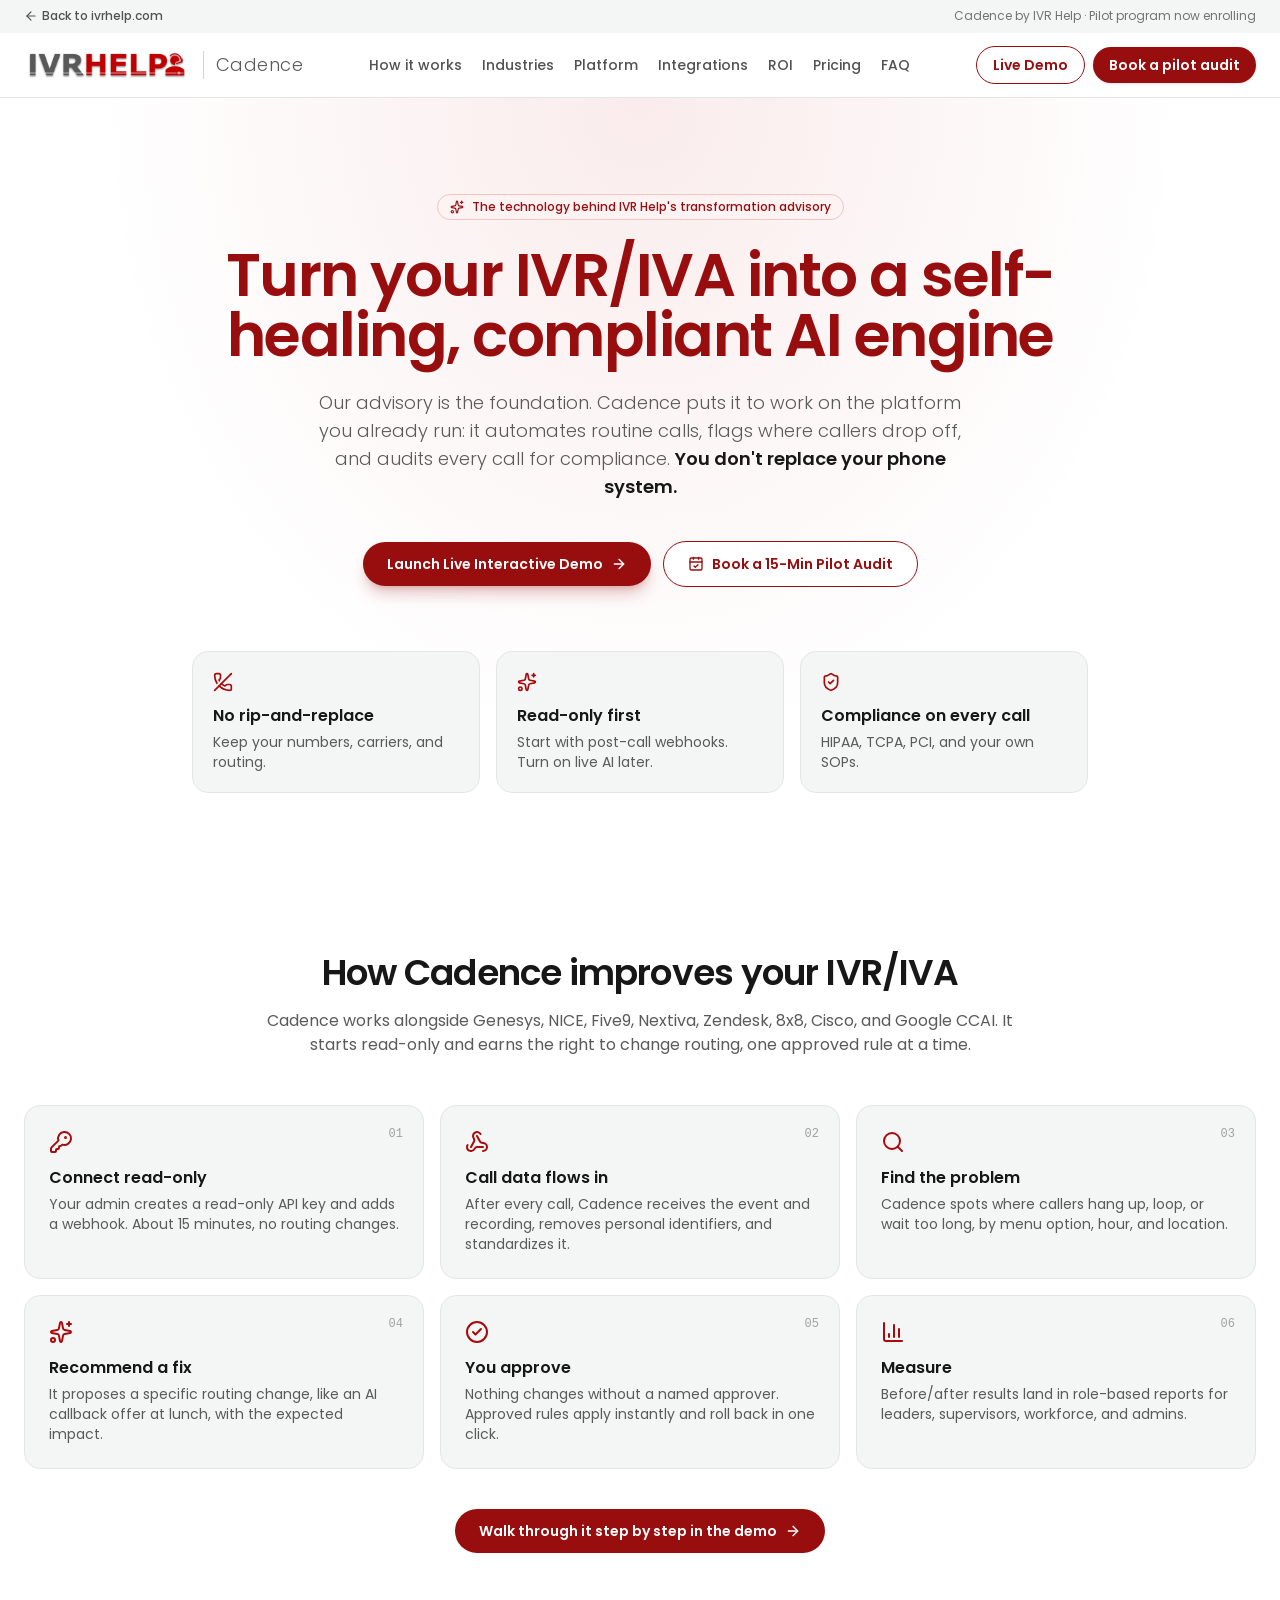
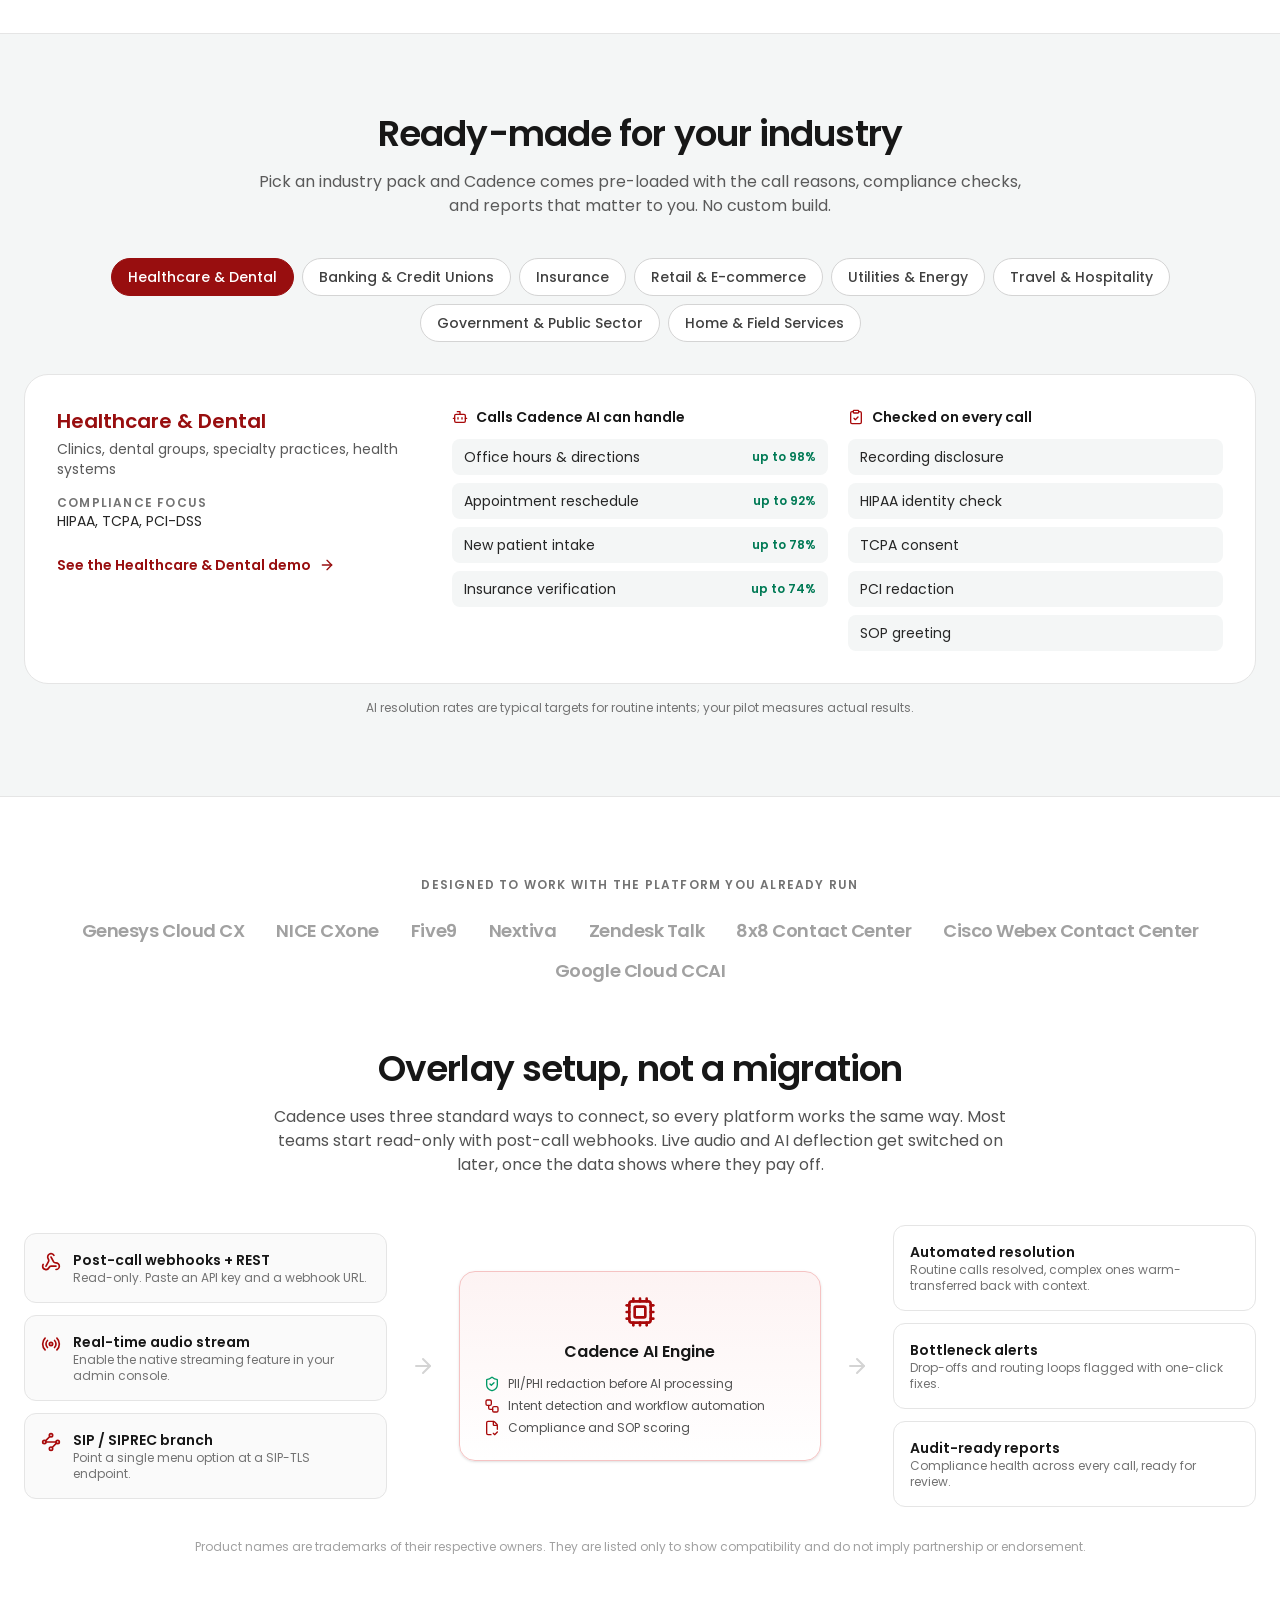
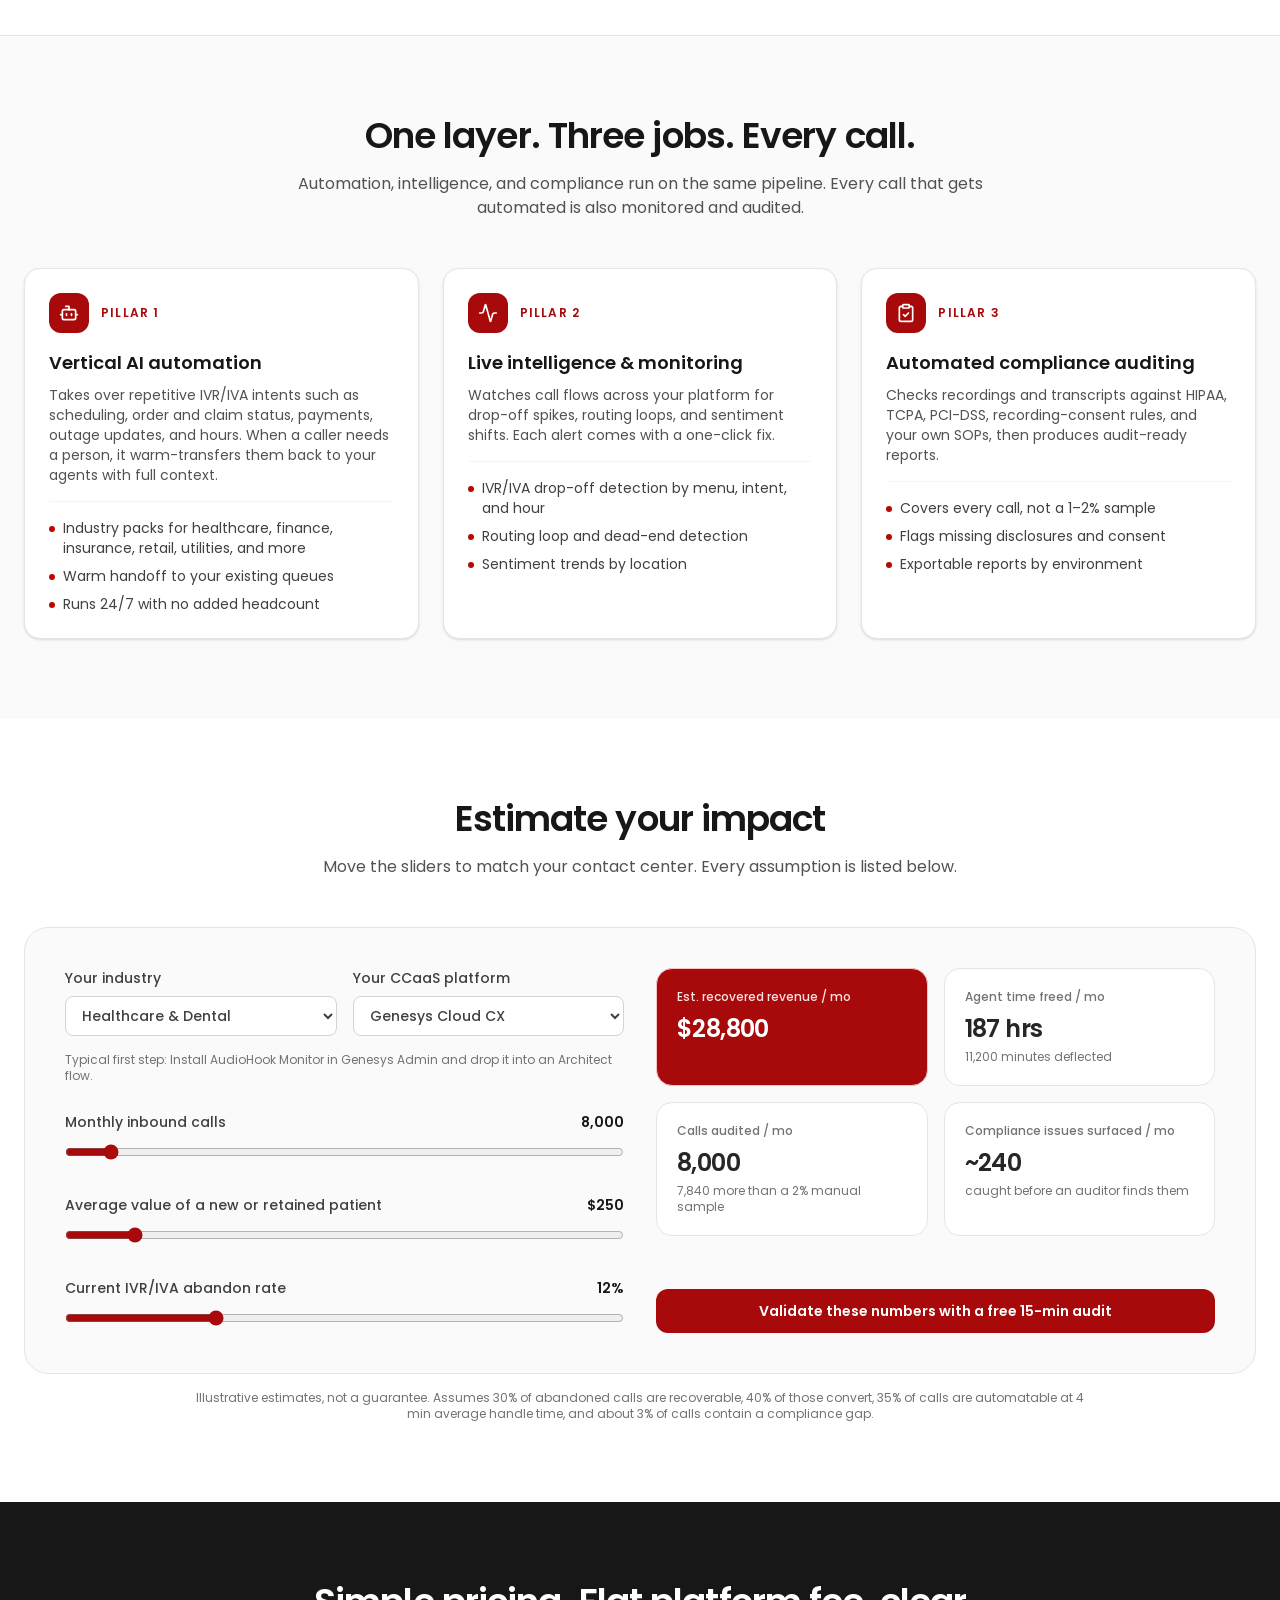
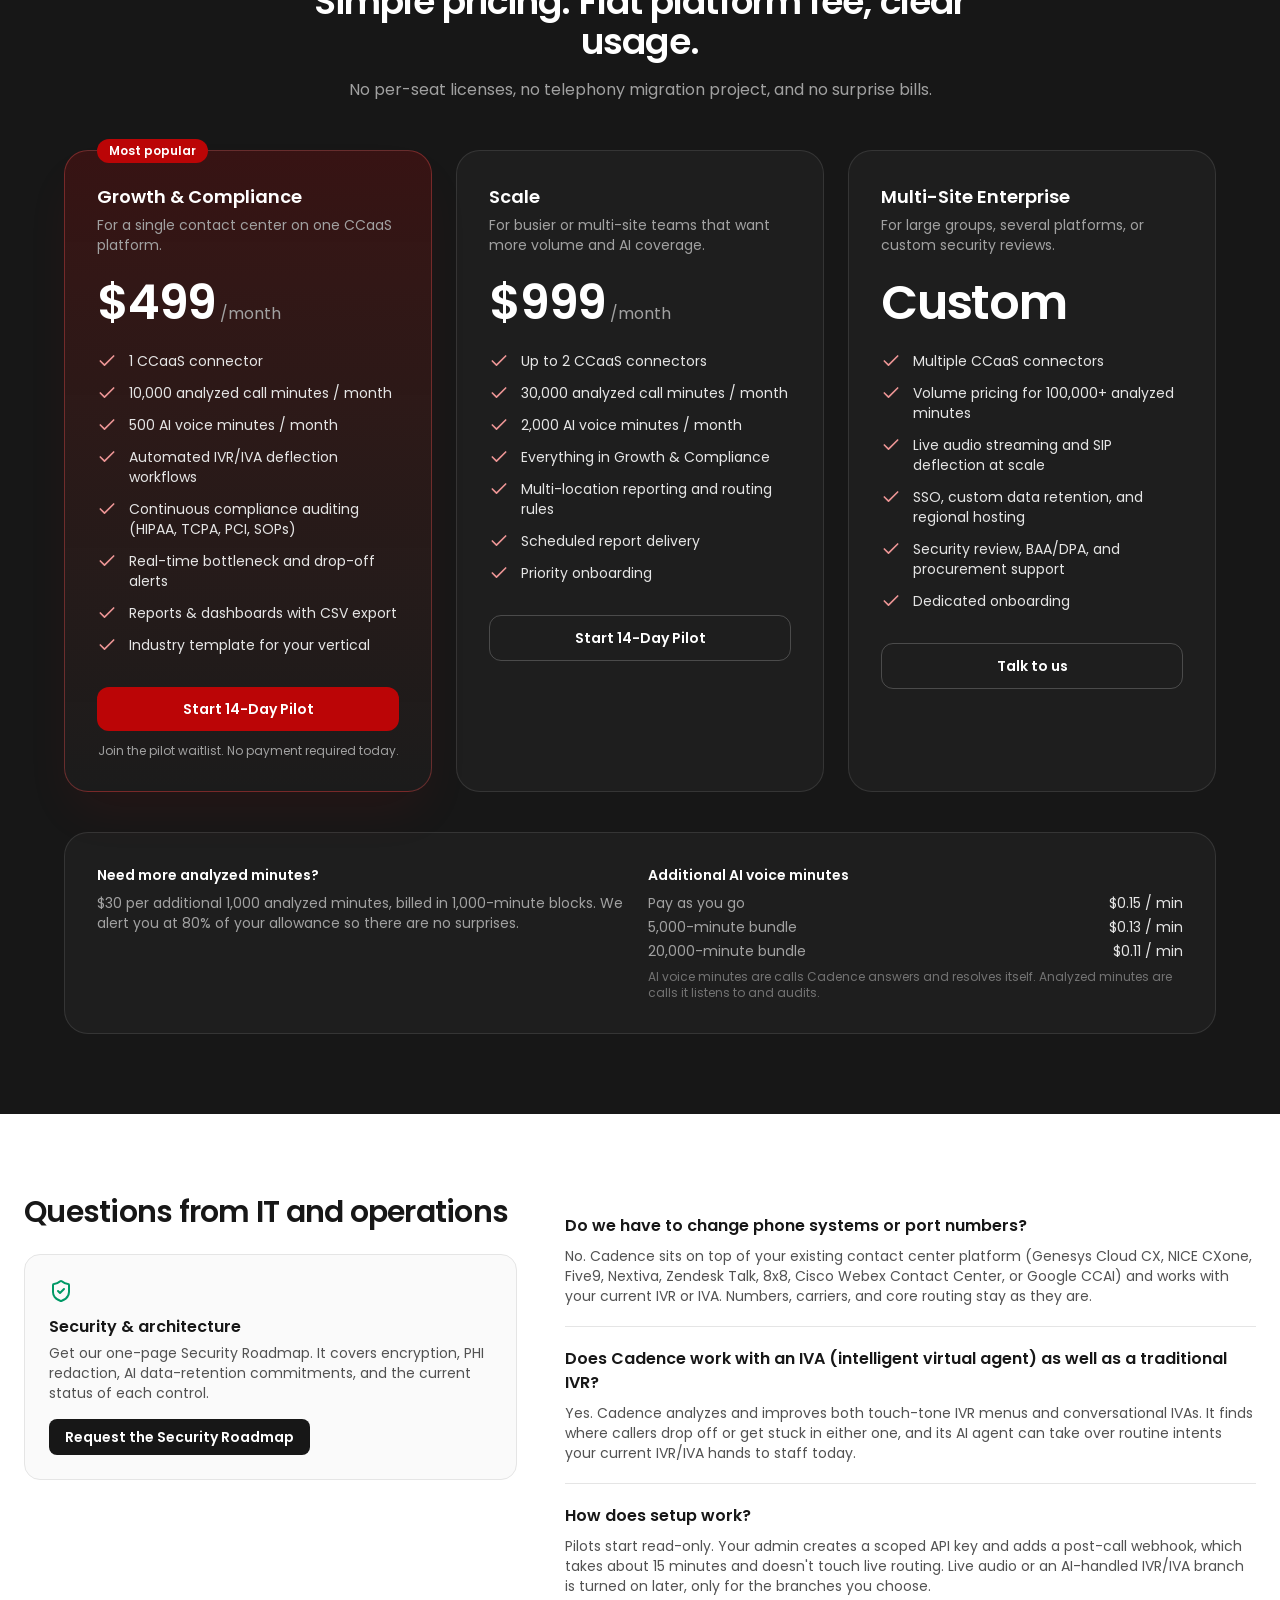
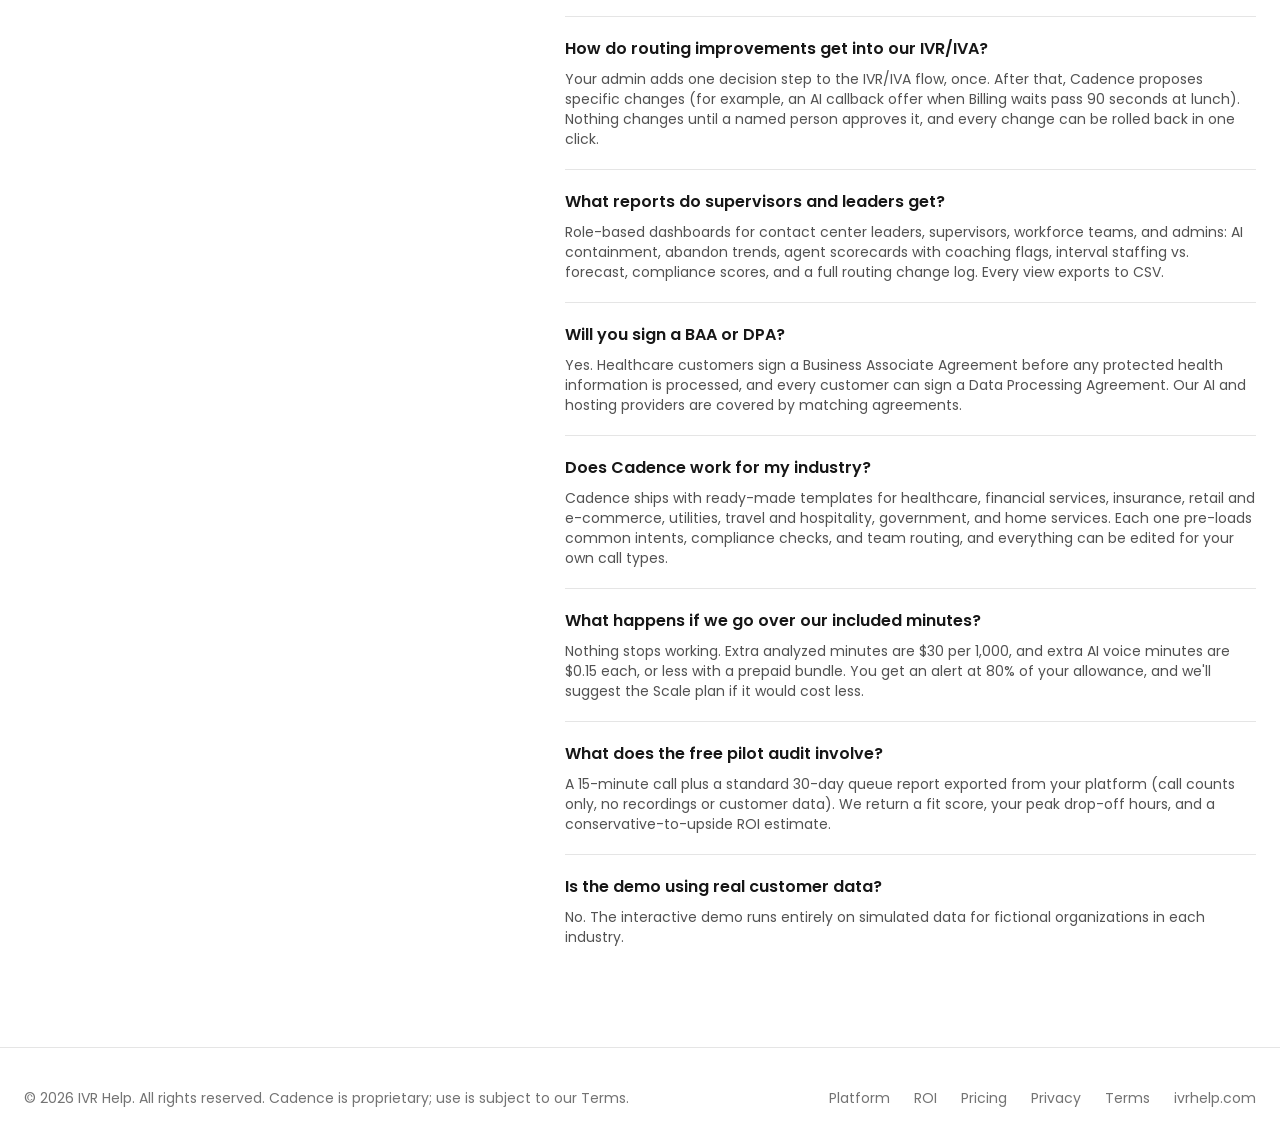
==== commit 1113c8f7: "Deploy site" ====
--- a/index.html
+++ b/index.html
@@ -1 +1 @@
-<!DOCTYPE html><html lang="en" class="NP86Ua_variable h-full antialiased"><head><meta charSet="utf-8"/><meta name="viewport" content="width=device-width, initial-scale=1"/><link rel="preload" href="/_next/static/media/13958cae6c93c43e-s.p.1h18_wedhzk4h.woff2" as="font" crossorigin="" type="font/woff2"/><link rel="preload" href="/_next/static/media/22a701959b157a82-s.p.2o7m9ogm38dql.woff2" as="font" crossorigin="" type="font/woff2"/><link rel="preload" href="/_next/static/media/2f0ae6d0ead4b7bb-s.p.38ww0mi76nb30.woff2" as="font" crossorigin="" type="font/woff2"/><link rel="preload" href="/_next/static/media/6bafae418e8a1b08-s.p.3o_v2fun1jzxk.woff2" as="font" crossorigin="" type="font/woff2"/><link rel="preload" href="/_next/static/media/76e9fd951b869c7b-s.p.3bh2vc0w-r-ll.woff2" as="font" crossorigin="" type="font/woff2"/><link rel="preload" href="/_next/static/media/dd9dfc3601372168-s.p.43zbiuwnnoiok.woff2" as="font" crossorigin="" type="font/woff2"/><link rel="preload" as="image" href="/ivrhelp-logo.png"/><link rel="stylesheet" href="/_next/static/chunks/1ldf8dedazwbf.css" data-precedence="next"/><link rel="preload" as="script" fetchPriority="low" href="/_next/static/chunks/310vm2bl3xxpt.js"/><script src="/_next/static/chunks/1wnov70f88xjy.js" async=""></script><script src="/_next/static/chunks/39_j1bdzreq0m.js" async=""></script><script src="/_next/static/chunks/1ruweq6if34eh.js" async=""></script><script src="/_next/static/chunks/turbopack-2u1d16houkiyo.js" async=""></script><script src="/_next/static/chunks/2iv1747zzqekl.js" async=""></script><script src="/_next/static/chunks/0s7e6moxralo1.js" async=""></script><script src="/_next/static/chunks/21nr3fkhi5yvw.js" async=""></script><meta name="next-size-adjust" content=""/><title>Cadence by IVR Help | AI IVR Automation &amp; Call Compliance for Your Contact Center</title><meta name="description" content="Cadence adds AI call automation, IVR/IVA drop-off analytics, and automated HIPAA/TCPA call compliance auditing to Genesys, NICE CXone, Five9, Nextiva, Zendesk, 8x8, Cisco, and Google CCAI. No phone system replacement."/><meta name="keywords" content="IVR optimization,IVR drop-off,call abandonment,AI IVR,IVA,intelligent virtual agent,IVR/IVA analytics,contact center AI,call compliance auditing,HIPAA call auditing,healthcare call center,dental practice phone system,Genesys,Five9,NICE CXone,Nextiva,8x8,Zendesk Talk,Cisco Webex Contact Center,Google CCAI"/><meta name="robots" content="index, follow"/><link rel="canonical" href="https://cadence.ivrhelp.com/"/><meta property="og:title" content="Cadence by IVR Help"/><meta property="og:description" content="Turn your IVR/IVA into a self-healing, compliant AI engine without replacing your phone system."/><meta property="og:url" content="https://cadence.ivrhelp.com/"/><meta property="og:site_name" content="Cadence by IVR Help"/><meta property="og:image" content="https://cadence.ivrhelp.com/og-cadence.png"/><meta property="og:image:width" content="1200"/><meta property="og:image:height" content="630"/><meta property="og:image:alt" content="Cadence by IVR Help"/><meta property="og:type" content="website"/><meta name="twitter:card" content="summary_large_image"/><meta name="twitter:title" content="Cadence by IVR Help"/><meta name="twitter:description" content="Turn your IVR/IVA into a self-healing, compliant AI engine without replacing your phone system."/><meta name="twitter:image" content="https://cadence.ivrhelp.com/og-cadence.png"/><link rel="icon" href="/icon.png?icon.1f5wd9lrhpkw6.png" sizes="192x192" type="image/png"/><script src="/_next/static/chunks/0cz1d0mv5g_q7.js" noModule=""></script></head><body class="flex min-h-full flex-col"><div hidden=""><!--$--><!--/$--></div><header class="no-print sticky top-0 z-40 border-b border-neutral-200 bg-white text-neutral-900"><div class="hidden border-b border-neutral-100 bg-[#f4f6f6] text-xs sm:block"><div class="mx-auto flex h-8 max-w-7xl items-center justify-between px-4 sm:px-6"><a href="https://www.ivrhelp.com" class="inline-flex items-center gap-1 font-medium text-neutral-600 hover:text-brand-700"><svg xmlns="http://www.w3.org/2000/svg" width="24" height="24" viewBox="0 0 24 24" fill="none" stroke="currentColor" stroke-width="2" stroke-linecap="round" stroke-linejoin="round" class="lucide lucide-arrow-left h-3.5 w-3.5" aria-hidden="true"><path d="m12 19-7-7 7-7"></path><path d="M19 12H5"></path></svg> Back to ivrhelp.com</a><span class="text-neutral-500">Cadence by IVR Help · Pilot program now enrolling</span></div></div><div class="mx-auto flex h-16 max-w-7xl items-center justify-between gap-4 px-4 sm:px-6"><a class="flex shrink-0 items-center gap-3" aria-label="Cadence home" href="/"><img src="/ivrhelp-logo.png" alt="IVR Help" width="459" height="88" class="h-7 w-auto sm:h-8"/><span class="hidden border-l border-neutral-300 pl-3 text-lg font-light tracking-wide text-charcoal sm:inline">Cadence</span></a><nav aria-label="Sections" class="hidden items-center gap-5 text-sm font-medium text-neutral-600 lg:flex"><a class="hover:text-brand-700" href="/#how-it-works">How it works</a><a class="hover:text-brand-700" href="/#industries">Industries</a><a class="hover:text-brand-700" href="/#platform">Platform</a><a class="hover:text-brand-700" href="/#integrations">Integrations</a><a class="hover:text-brand-700" href="/#roi">ROI</a><a class="hover:text-brand-700" href="/#pricing">Pricing</a><a class="hover:text-brand-700" href="/#faq">FAQ</a></nav><div class="flex items-center gap-2"><a class="hidden rounded-full px-4 py-2 text-sm font-semibold sm:inline-flex border border-brand-700 text-brand-700 hover:bg-brand-50" href="/demo/">Live Demo</a><button type="button" class="hidden rounded-full bg-brand-700 px-4 py-2 text-sm font-semibold text-white shadow-sm hover:bg-brand-500 md:inline-flex">Book a pilot audit</button><button type="button" class="rounded-lg p-2 text-neutral-700 hover:bg-neutral-100 lg:hidden" aria-label="Open menu" aria-expanded="false"><svg xmlns="http://www.w3.org/2000/svg" width="24" height="24" viewBox="0 0 24 24" fill="none" stroke="currentColor" stroke-width="2" stroke-linecap="round" stroke-linejoin="round" class="lucide lucide-menu h-5 w-5" aria-hidden="true"><path d="M4 5h16"></path><path d="M4 12h16"></path><path d="M4 19h16"></path></svg></button></div></div></header><main class="flex-1"><script type="application/ld+json">[{"@context":"https://schema.org","@type":"SoftwareApplication","name":"Cadence by IVR Help","applicationCategory":"BusinessApplication","operatingSystem":"Web","url":"https://cadence.ivrhelp.com","description":"AI call automation, IVR/IVA drop-off analytics, and automated call compliance auditing that plugs into Genesys, NICE CXone, Five9, Nextiva, Zendesk Talk, 8x8, Cisco Webex Contact Center, and Google CCAI.","offers":[{"@type":"Offer","name":"Growth & Compliance","price":"499","priceCurrency":"USD","description":"Per month"},{"@type":"Offer","name":"Scale","price":"999","priceCurrency":"USD","description":"Per month"}],"publisher":{"@type":"Organization","name":"IVR Help","url":"https://www.ivrhelp.com"}},{"@context":"https://schema.org","@type":"FAQPage","mainEntity":[{"@type":"Question","name":"Do we have to change phone systems or port numbers?","acceptedAnswer":{"@type":"Answer","text":"No. Cadence sits on top of your existing contact center platform (Genesys Cloud CX, NICE CXone, Five9, Nextiva, Zendesk Talk, 8x8, Cisco Webex Contact Center, or Google CCAI) and works with your current IVR or IVA. Numbers, carriers, and core routing stay as they are."}},{"@type":"Question","name":"Does Cadence work with an IVA (intelligent virtual agent) as well as a traditional IVR?","acceptedAnswer":{"@type":"Answer","text":"Yes. Cadence analyzes and improves both touch-tone IVR menus and conversational IVAs. It finds where callers drop off or get stuck in either one, and its AI agent can take over routine intents your current IVR/IVA hands to staff today."}},{"@type":"Question","name":"How does setup work?","acceptedAnswer":{"@type":"Answer","text":"Pilots start read-only. Your admin creates a scoped API key and adds a post-call webhook, which takes about 15 minutes and doesn't touch live routing. Live audio or an AI-handled IVR/IVA branch is turned on later, only for the branches you choose."}},{"@type":"Question","name":"How do routing improvements get into our IVR/IVA?","acceptedAnswer":{"@type":"Answer","text":"Your admin adds one decision step to the IVR/IVA flow, once. After that, Cadence proposes specific changes (for example, an AI callback offer when Billing waits pass 90 seconds at lunch). Nothing changes until a named person approves it, and every change can be rolled back in one click."}},{"@type":"Question","name":"What reports do supervisors and leaders get?","acceptedAnswer":{"@type":"Answer","text":"Role-based dashboards for contact center leaders, supervisors, workforce teams, and admins: AI containment, abandon trends, agent scorecards with coaching flags, interval staffing vs. forecast, compliance scores, and a full routing change log. Every view exports to CSV."}},{"@type":"Question","name":"Will you sign a BAA or DPA?","acceptedAnswer":{"@type":"Answer","text":"Yes. Healthcare customers sign a Business Associate Agreement before any protected health information is processed, and every customer can sign a Data Processing Agreement. Our AI and hosting providers are covered by matching agreements."}},{"@type":"Question","name":"Does Cadence work for my industry?","acceptedAnswer":{"@type":"Answer","text":"Cadence ships with ready-made templates for healthcare, financial services, insurance, retail and e-commerce, utilities, travel and hospitality, government, and home services. Each one pre-loads common intents, compliance checks, and team routing, and everything can be edited for your own call types."}},{"@type":"Question","name":"What happens if we go over our included minutes?","acceptedAnswer":{"@type":"Answer","text":"Nothing stops working. Extra analyzed minutes are $30 per 1,000, and extra AI voice minutes are $0.15 each, or less with a prepaid bundle. You get an alert at 80% of your allowance, and we'll suggest the Scale plan if it would cost less."}},{"@type":"Question","name":"What does the free pilot audit involve?","acceptedAnswer":{"@type":"Answer","text":"A 15-minute call plus a standard 30-day queue report exported from your platform (call counts only, no recordings or customer data). We return a fit score, your peak drop-off hours, and a conservative-to-upside ROI estimate."}},{"@type":"Question","name":"Is the demo using real customer data?","acceptedAnswer":{"@type":"Answer","text":"No. The interactive demo runs entirely on simulated data for fictional organizations in each industry."}}]}]</script><section class="relative overflow-hidden bg-white"><div aria-hidden="true" class="pointer-events-none absolute inset-0 bg-[radial-gradient(ellipse_at_top,rgba(187,5,6,0.08),transparent_60%)]"></div><div class="relative mx-auto max-w-7xl px-4 pb-20 pt-16 sm:px-6 lg:pt-24"><div class="mx-auto max-w-4xl text-center"><p class="inline-flex items-center gap-2 rounded-full border border-brand-200 bg-brand-50 px-3 py-1 text-xs font-medium text-brand-700"><svg xmlns="http://www.w3.org/2000/svg" width="24" height="24" viewBox="0 0 24 24" fill="none" stroke="currentColor" stroke-width="2" stroke-linecap="round" stroke-linejoin="round" class="lucide lucide-sparkles lucide-stars h-3.5 w-3.5" aria-hidden="true"><path d="M11.017 2.814a1 1 0 0 1 1.966 0l1.051 5.558a2 2 0 0 0 1.594 1.594l5.558 1.051a1 1 0 0 1 0 1.966l-5.558 1.051a2 2 0 0 0-1.594 1.594l-1.051 5.558a1 1 0 0 1-1.966 0l-1.051-5.558a2 2 0 0 0-1.594-1.594l-5.558-1.051a1 1 0 0 1 0-1.966l5.558-1.051a2 2 0 0 0 1.594-1.594z"></path><path d="M20 2v4"></path><path d="M22 4h-4"></path><circle cx="4" cy="20" r="2"></circle></svg> The technology behind IVR Help&#x27;s transformation advisory</p><h1 class="mt-6 text-4xl font-semibold tracking-tight text-brand-700 sm:text-6xl">Turn your IVR/IVA into a self-healing, compliant AI engine</h1><p class="mx-auto mt-6 max-w-2xl text-lg font-light text-charcoal">Our advisory is the foundation. Cadence puts it to work on the platform you already run: it automates routine calls, flags where callers drop off, and audits every call for compliance.<!-- --> <strong class="font-semibold text-neutral-900">You don&#x27;t replace your phone system.</strong></p><div class="mt-10 flex flex-col items-center justify-center gap-3 sm:flex-row"><a class="inline-flex items-center gap-2 rounded-full bg-brand-700 px-6 py-3 text-sm font-semibold text-white shadow-lg shadow-brand-700/25 hover:bg-brand-500" href="/demo/">Launch Live Interactive Demo <svg xmlns="http://www.w3.org/2000/svg" width="24" height="24" viewBox="0 0 24 24" fill="none" stroke="currentColor" stroke-width="2" stroke-linecap="round" stroke-linejoin="round" class="lucide lucide-arrow-right h-4 w-4" aria-hidden="true"><path d="M5 12h14"></path><path d="m12 5 7 7-7 7"></path></svg></a><button type="button" class="inline-flex items-center gap-2 rounded-full border border-brand-700 bg-white px-6 py-3 text-sm font-semibold text-brand-700 hover:bg-brand-50"><svg xmlns="http://www.w3.org/2000/svg" width="24" height="24" viewBox="0 0 24 24" fill="none" stroke="currentColor" stroke-width="2" stroke-linecap="round" stroke-linejoin="round" class="lucide lucide-calendar-check h-4 w-4" aria-hidden="true"><path d="M8 2v3"></path><path d="M16 2v3"></path><rect x="3" y="3" width="18" height="18" rx="2"></rect><path d="M3 9h18"></path><path d="m9 15 2 2 4-4"></path></svg> Book a 15-Min Pilot Audit</button></div></div><dl class="mx-auto mt-16 grid max-w-4xl gap-4 sm:grid-cols-3"><div class="rounded-2xl border border-neutral-200 bg-[#f4f6f6] p-5 text-left"><svg xmlns="http://www.w3.org/2000/svg" width="24" height="24" viewBox="0 0 24 24" fill="none" stroke="currentColor" stroke-width="2" stroke-linecap="round" stroke-linejoin="round" class="lucide lucide-phone-off h-5 w-5 text-brand-600" aria-hidden="true"><path d="M10.1 13.9a14 14 0 0 0 3.732 2.668 1 1 0 0 0 1.213-.303l.355-.465A2 2 0 0 1 17 15h3a2 2 0 0 1 2 2v3a2 2 0 0 1-2 2 18 18 0 0 1-12.728-5.272"></path><path d="M22 2 2 22"></path><path d="M4.76 13.582A18 18 0 0 1 2 4a2 2 0 0 1 2-2h3a2 2 0 0 1 2 2v3a2 2 0 0 1-.8 1.6l-.468.351a1 1 0 0 0-.292 1.233 14 14 0 0 0 .244.473"></path></svg><dt class="mt-3 font-semibold text-neutral-900">No rip-and-replace</dt><dd class="mt-1 text-sm text-charcoal">Keep your numbers, carriers, and routing.</dd></div><div class="rounded-2xl border border-neutral-200 bg-[#f4f6f6] p-5 text-left"><svg xmlns="http://www.w3.org/2000/svg" width="24" height="24" viewBox="0 0 24 24" fill="none" stroke="currentColor" stroke-width="2" stroke-linecap="round" stroke-linejoin="round" class="lucide lucide-sparkles lucide-stars h-5 w-5 text-brand-600" aria-hidden="true"><path d="M11.017 2.814a1 1 0 0 1 1.966 0l1.051 5.558a2 2 0 0 0 1.594 1.594l5.558 1.051a1 1 0 0 1 0 1.966l-5.558 1.051a2 2 0 0 0-1.594 1.594l-1.051 5.558a1 1 0 0 1-1.966 0l-1.051-5.558a2 2 0 0 0-1.594-1.594l-5.558-1.051a1 1 0 0 1 0-1.966l5.558-1.051a2 2 0 0 0 1.594-1.594z"></path><path d="M20 2v4"></path><path d="M22 4h-4"></path><circle cx="4" cy="20" r="2"></circle></svg><dt class="mt-3 font-semibold text-neutral-900">Read-only first</dt><dd class="mt-1 text-sm text-charcoal">Start with post-call webhooks. Turn on live AI later.</dd></div><div class="rounded-2xl border border-neutral-200 bg-[#f4f6f6] p-5 text-left"><svg xmlns="http://www.w3.org/2000/svg" width="24" height="24" viewBox="0 0 24 24" fill="none" stroke="currentColor" stroke-width="2" stroke-linecap="round" stroke-linejoin="round" class="lucide lucide-shield-check h-5 w-5 text-brand-600" aria-hidden="true"><path d="M20 13c0 5-3.5 7.5-7.66 8.95a1 1 0 0 1-.67-.01C7.5 20.5 4 18 4 13V6a1 1 0 0 1 1-1c2 0 4.5-1.2 6.24-2.72a1.17 1.17 0 0 1 1.52 0C14.51 3.81 17 5 19 5a1 1 0 0 1 1 1z"></path><path d="m9 12 2 2 4-4"></path></svg><dt class="mt-3 font-semibold text-neutral-900">Compliance on every call</dt><dd class="mt-1 text-sm text-charcoal">HIPAA, TCPA, PCI, and your own SOPs.</dd></div></dl></div></section><section id="how-it-works" class="border-b border-neutral-200 bg-white py-20"><div class="mx-auto max-w-7xl px-4 sm:px-6"><div class="mx-auto max-w-3xl text-center"><h2 class="text-3xl font-semibold tracking-tight text-neutral-900 sm:text-4xl">How Cadence improves your IVR/IVA</h2><p class="mt-4 text-charcoal">Cadence works alongside Genesys, NICE, Five9, Nextiva, Zendesk, 8x8, Cisco, and Google CCAI. It starts read-only and earns the right to change routing, one approved rule at a time.</p></div><ol class="mt-12 grid gap-4 sm:grid-cols-2 lg:grid-cols-3"><li class="relative rounded-2xl border border-neutral-200 bg-[#f4f6f6] p-6"><span class="absolute right-5 top-5 font-mono text-xs text-neutral-400">0<!-- -->1</span><svg xmlns="http://www.w3.org/2000/svg" width="24" height="24" viewBox="0 0 24 24" fill="none" stroke="currentColor" stroke-width="2" stroke-linecap="round" stroke-linejoin="round" class="lucide lucide-key-round h-6 w-6 text-brand-600" aria-hidden="true"><path d="M2.586 17.414A2 2 0 0 0 2 18.828V21a1 1 0 0 0 1 1h3a1 1 0 0 0 1-1v-1a1 1 0 0 1 1-1h1a1 1 0 0 0 1-1v-1a1 1 0 0 1 1-1h.172a2 2 0 0 0 1.414-.586l.814-.814a6.5 6.5 0 1 0-4-4z"></path><circle cx="16.5" cy="7.5" r=".5" fill="currentColor"></circle></svg><h3 class="mt-3 font-semibold text-neutral-900">Connect read-only</h3><p class="mt-1 text-sm text-charcoal">Your admin creates a read-only API key and adds a webhook. About 15 minutes, no routing changes.</p></li><li class="relative rounded-2xl border border-neutral-200 bg-[#f4f6f6] p-6"><span class="absolute right-5 top-5 font-mono text-xs text-neutral-400">0<!-- -->2</span><svg xmlns="http://www.w3.org/2000/svg" width="24" height="24" viewBox="0 0 24 24" fill="none" stroke="currentColor" stroke-width="2" stroke-linecap="round" stroke-linejoin="round" class="lucide lucide-webhook h-6 w-6 text-brand-600" aria-hidden="true"><path d="M18 16.98h-5.99c-1.1 0-1.95.94-2.48 1.9A4 4 0 0 1 2 17c.01-.7.2-1.4.57-2"></path><path d="m6 17 3.13-5.78c.53-.97.1-2.18-.5-3.1a4 4 0 1 1 6.89-4.06"></path><path d="m12 6 3.13 5.73C15.66 12.7 16.9 13 18 13a4 4 0 0 1 0 8"></path></svg><h3 class="mt-3 font-semibold text-neutral-900">Call data flows in</h3><p class="mt-1 text-sm text-charcoal">After every call, Cadence receives the event and recording, removes personal identifiers, and standardizes it.</p></li><li class="relative rounded-2xl border border-neutral-200 bg-[#f4f6f6] p-6"><span class="absolute right-5 top-5 font-mono text-xs text-neutral-400">0<!-- -->3</span><svg xmlns="http://www.w3.org/2000/svg" width="24" height="24" viewBox="0 0 24 24" fill="none" stroke="currentColor" stroke-width="2" stroke-linecap="round" stroke-linejoin="round" class="lucide lucide-search h-6 w-6 text-brand-600" aria-hidden="true"><path d="m21 21-4.34-4.34"></path><circle cx="11" cy="11" r="8"></circle></svg><h3 class="mt-3 font-semibold text-neutral-900">Find the problem</h3><p class="mt-1 text-sm text-charcoal">Cadence spots where callers hang up, loop, or wait too long, by menu option, hour, and location.</p></li><li class="relative rounded-2xl border border-neutral-200 bg-[#f4f6f6] p-6"><span class="absolute right-5 top-5 font-mono text-xs text-neutral-400">0<!-- -->4</span><svg xmlns="http://www.w3.org/2000/svg" width="24" height="24" viewBox="0 0 24 24" fill="none" stroke="currentColor" stroke-width="2" stroke-linecap="round" stroke-linejoin="round" class="lucide lucide-sparkles lucide-stars h-6 w-6 text-brand-600" aria-hidden="true"><path d="M11.017 2.814a1 1 0 0 1 1.966 0l1.051 5.558a2 2 0 0 0 1.594 1.594l5.558 1.051a1 1 0 0 1 0 1.966l-5.558 1.051a2 2 0 0 0-1.594 1.594l-1.051 5.558a1 1 0 0 1-1.966 0l-1.051-5.558a2 2 0 0 0-1.594-1.594l-5.558-1.051a1 1 0 0 1 0-1.966l5.558-1.051a2 2 0 0 0 1.594-1.594z"></path><path d="M20 2v4"></path><path d="M22 4h-4"></path><circle cx="4" cy="20" r="2"></circle></svg><h3 class="mt-3 font-semibold text-neutral-900">Recommend a fix</h3><p class="mt-1 text-sm text-charcoal">It proposes a specific routing change, like an AI callback offer at lunch, with the expected impact.</p></li><li class="relative rounded-2xl border border-neutral-200 bg-[#f4f6f6] p-6"><span class="absolute right-5 top-5 font-mono text-xs text-neutral-400">0<!-- -->5</span><svg xmlns="http://www.w3.org/2000/svg" width="24" height="24" viewBox="0 0 24 24" fill="none" stroke="currentColor" stroke-width="2" stroke-linecap="round" stroke-linejoin="round" class="lucide lucide-circle-check lucide-check-circle-2 h-6 w-6 text-brand-600" aria-hidden="true"><circle cx="12" cy="12" r="10"></circle><path d="m16 9-5.5 5.5L8 12"></path></svg><h3 class="mt-3 font-semibold text-neutral-900">You approve</h3><p class="mt-1 text-sm text-charcoal">Nothing changes without a named approver. Approved rules apply instantly and roll back in one click.</p></li><li class="relative rounded-2xl border border-neutral-200 bg-[#f4f6f6] p-6"><span class="absolute right-5 top-5 font-mono text-xs text-neutral-400">0<!-- -->6</span><svg xmlns="http://www.w3.org/2000/svg" width="24" height="24" viewBox="0 0 24 24" fill="none" stroke="currentColor" stroke-width="2" stroke-linecap="round" stroke-linejoin="round" class="lucide lucide-chart-column lucide-bar-chart-3 h-6 w-6 text-brand-600" aria-hidden="true"><path d="M3 3v16a2 2 0 0 0 2 2h16"></path><path d="M18 17V9"></path><path d="M13 17V5"></path><path d="M8 17v-3"></path></svg><h3 class="mt-3 font-semibold text-neutral-900">Measure</h3><p class="mt-1 text-sm text-charcoal">Before/after results land in role-based reports for leaders, supervisors, workforce, and admins.</p></li></ol><div class="mt-10 text-center"><a class="inline-flex items-center gap-2 rounded-full bg-brand-700 px-6 py-3 text-sm font-semibold text-white hover:bg-brand-500" href="/demo/">Walk through it step by step in the demo <svg xmlns="http://www.w3.org/2000/svg" width="24" height="24" viewBox="0 0 24 24" fill="none" stroke="currentColor" stroke-width="2" stroke-linecap="round" stroke-linejoin="round" class="lucide lucide-arrow-right h-4 w-4" aria-hidden="true"><path d="M5 12h14"></path><path d="m12 5 7 7-7 7"></path></svg></a></div></div></section><section id="industries" class="border-b border-neutral-200 bg-[#f4f6f6] py-20"><div class="mx-auto max-w-7xl px-4 sm:px-6"><div class="mx-auto max-w-3xl text-center"><h2 class="text-3xl font-semibold tracking-tight text-neutral-900 sm:text-4xl">Ready-made for your industry</h2><p class="mt-4 text-charcoal">Pick an industry pack and Cadence comes pre-loaded with the call reasons, compliance checks, and reports that matter to you. No custom build.</p></div><div class="mt-10 flex flex-wrap justify-center gap-2"><button type="button" class="rounded-full border px-4 py-2 text-sm font-medium transition border-brand-700 bg-brand-700 text-white">Healthcare &amp; Dental</button><button type="button" class="rounded-full border px-4 py-2 text-sm font-medium transition border-neutral-300 bg-white text-neutral-700 hover:border-brand-400">Banking &amp; Credit Unions</button><button type="button" class="rounded-full border px-4 py-2 text-sm font-medium transition border-neutral-300 bg-white text-neutral-700 hover:border-brand-400">Insurance</button><button type="button" class="rounded-full border px-4 py-2 text-sm font-medium transition border-neutral-300 bg-white text-neutral-700 hover:border-brand-400">Retail &amp; E-commerce</button><button type="button" class="rounded-full border px-4 py-2 text-sm font-medium transition border-neutral-300 bg-white text-neutral-700 hover:border-brand-400">Utilities &amp; Energy</button><button type="button" class="rounded-full border px-4 py-2 text-sm font-medium transition border-neutral-300 bg-white text-neutral-700 hover:border-brand-400">Travel &amp; Hospitality</button><button type="button" class="rounded-full border px-4 py-2 text-sm font-medium transition border-neutral-300 bg-white text-neutral-700 hover:border-brand-400">Government &amp; Public Sector</button><button type="button" class="rounded-full border px-4 py-2 text-sm font-medium transition border-neutral-300 bg-white text-neutral-700 hover:border-brand-400">Home &amp; Field Services</button></div><div class="mt-8 grid gap-5 rounded-3xl border border-neutral-200 bg-white p-6 md:grid-cols-3 md:p-8"><div><h3 class="text-xl font-semibold text-brand-700">Healthcare &amp; Dental</h3><p class="mt-1 text-sm text-charcoal">Clinics, dental groups, specialty practices, health systems</p><p class="mt-4 text-xs font-semibold uppercase tracking-widest text-neutral-500">Compliance focus</p><p class="text-sm text-neutral-800">HIPAA, TCPA, PCI-DSS</p><a class="mt-6 inline-flex items-center gap-2 text-sm font-semibold text-brand-700 hover:text-brand-500" href="/demo/">See the <!-- -->Healthcare &amp; Dental<!-- --> demo <svg xmlns="http://www.w3.org/2000/svg" width="24" height="24" viewBox="0 0 24 24" fill="none" stroke="currentColor" stroke-width="2" stroke-linecap="round" stroke-linejoin="round" class="lucide lucide-arrow-right h-4 w-4" aria-hidden="true"><path d="M5 12h14"></path><path d="m12 5 7 7-7 7"></path></svg></a></div><div><p class="flex items-center gap-2 text-sm font-semibold text-neutral-900"><svg xmlns="http://www.w3.org/2000/svg" width="24" height="24" viewBox="0 0 24 24" fill="none" stroke="currentColor" stroke-width="2" stroke-linecap="round" stroke-linejoin="round" class="lucide lucide-bot h-4 w-4 text-brand-600" aria-hidden="true"><path d="M12 8V4H8"></path><rect width="16" height="12" x="4" y="8" rx="2"></rect><path d="M2 14h2"></path><path d="M20 14h2"></path><path d="M15 13v2"></path><path d="M9 13v2"></path></svg> Calls Cadence AI can handle</p><ul class="mt-3 space-y-2"><li class="flex items-center justify-between gap-3 rounded-lg bg-[#f4f6f6] px-3 py-2 text-sm"><span>Office hours &amp; directions</span><span class="shrink-0 text-xs font-semibold text-emerald-700">up to <!-- -->98<!-- -->%</span></li><li class="flex items-center justify-between gap-3 rounded-lg bg-[#f4f6f6] px-3 py-2 text-sm"><span>Appointment reschedule</span><span class="shrink-0 text-xs font-semibold text-emerald-700">up to <!-- -->92<!-- -->%</span></li><li class="flex items-center justify-between gap-3 rounded-lg bg-[#f4f6f6] px-3 py-2 text-sm"><span>New patient intake</span><span class="shrink-0 text-xs font-semibold text-emerald-700">up to <!-- -->78<!-- -->%</span></li><li class="flex items-center justify-between gap-3 rounded-lg bg-[#f4f6f6] px-3 py-2 text-sm"><span>Insurance verification</span><span class="shrink-0 text-xs font-semibold text-emerald-700">up to <!-- -->74<!-- -->%</span></li></ul></div><div><p class="flex items-center gap-2 text-sm font-semibold text-neutral-900"><svg xmlns="http://www.w3.org/2000/svg" width="24" height="24" viewBox="0 0 24 24" fill="none" stroke="currentColor" stroke-width="2" stroke-linecap="round" stroke-linejoin="round" class="lucide lucide-clipboard-check h-4 w-4 text-brand-600" aria-hidden="true"><rect width="8" height="4" x="8" y="2" rx="1" ry="1"></rect><path d="M16 4h2a2 2 0 0 1 2 2v14a2 2 0 0 1-2 2H6a2 2 0 0 1-2-2V6a2 2 0 0 1 2-2h2"></path><path d="m9 14 2 2 4-4"></path></svg> Checked on every call</p><ul class="mt-3 space-y-2"><li class="rounded-lg bg-[#f4f6f6] px-3 py-2 text-sm">Recording disclosure</li><li class="rounded-lg bg-[#f4f6f6] px-3 py-2 text-sm">HIPAA identity check</li><li class="rounded-lg bg-[#f4f6f6] px-3 py-2 text-sm">TCPA consent</li><li class="rounded-lg bg-[#f4f6f6] px-3 py-2 text-sm">PCI redaction</li><li class="rounded-lg bg-[#f4f6f6] px-3 py-2 text-sm">SOP greeting</li></ul></div></div><p class="mt-4 text-center text-xs text-neutral-500">AI resolution rates are typical targets for routine intents; your pilot measures actual results.</p></div></section><section id="integrations" class="border-b border-neutral-200 bg-white py-20"><div class="mx-auto max-w-7xl px-4 sm:px-6"><p class="text-center text-xs font-semibold uppercase tracking-widest text-neutral-500">Designed to work with the platform you already run</p><ul class="mt-6 flex flex-wrap items-center justify-center gap-x-8 gap-y-3"><li class="text-lg font-semibold tracking-tight text-neutral-400">Genesys Cloud CX</li><li class="text-lg font-semibold tracking-tight text-neutral-400">NICE CXone</li><li class="text-lg font-semibold tracking-tight text-neutral-400">Five9</li><li class="text-lg font-semibold tracking-tight text-neutral-400">Nextiva</li><li class="text-lg font-semibold tracking-tight text-neutral-400">Zendesk Talk</li><li class="text-lg font-semibold tracking-tight text-neutral-400">8x8 Contact Center</li><li class="text-lg font-semibold tracking-tight text-neutral-400">Cisco Webex Contact Center</li><li class="text-lg font-semibold tracking-tight text-neutral-400">Google Cloud CCAI</li></ul><div class="mx-auto mt-16 max-w-3xl text-center"><h2 class="text-3xl font-semibold tracking-tight text-neutral-900 sm:text-4xl">Overlay setup, not a migration</h2><p class="mt-4 text-neutral-600">Cadence uses three standard ways to connect, so every platform works the same way. Most teams start read-only with post-call webhooks. Live audio and AI deflection get switched on later, once the data shows where they pay off.</p></div><div class="mt-12 grid items-center gap-6 lg:grid-cols-[1fr_auto_1fr_auto_1fr]"><div class="space-y-3"><div class="flex gap-3 rounded-xl border border-neutral-200 bg-neutral-50 p-4"><svg xmlns="http://www.w3.org/2000/svg" width="24" height="24" viewBox="0 0 24 24" fill="none" stroke="currentColor" stroke-width="2" stroke-linecap="round" stroke-linejoin="round" class="lucide lucide-webhook mt-0.5 h-5 w-5 shrink-0 text-brand-600" aria-hidden="true"><path d="M18 16.98h-5.99c-1.1 0-1.95.94-2.48 1.9A4 4 0 0 1 2 17c.01-.7.2-1.4.57-2"></path><path d="m6 17 3.13-5.78c.53-.97.1-2.18-.5-3.1a4 4 0 1 1 6.89-4.06"></path><path d="m12 6 3.13 5.73C15.66 12.7 16.9 13 18 13a4 4 0 0 1 0 8"></path></svg><div><p class="text-sm font-semibold text-neutral-900">Post-call webhooks + REST</p><p class="text-xs text-neutral-500">Read-only. Paste an API key and a webhook URL.</p></div></div><div class="flex gap-3 rounded-xl border border-neutral-200 bg-neutral-50 p-4"><svg xmlns="http://www.w3.org/2000/svg" width="24" height="24" viewBox="0 0 24 24" fill="none" stroke="currentColor" stroke-width="2" stroke-linecap="round" stroke-linejoin="round" class="lucide lucide-radio mt-0.5 h-5 w-5 shrink-0 text-brand-600" aria-hidden="true"><path d="M16.247 7.761a6 6 0 0 1 0 8.478"></path><path d="M19.075 4.933a10 10 0 0 1 0 14.134"></path><path d="M4.925 19.067a10 10 0 0 1 0-14.134"></path><path d="M7.753 16.239a6 6 0 0 1 0-8.478"></path><circle cx="12" cy="12" r="2"></circle></svg><div><p class="text-sm font-semibold text-neutral-900">Real-time audio stream</p><p class="text-xs text-neutral-500">Enable the native streaming feature in your admin console.</p></div></div><div class="flex gap-3 rounded-xl border border-neutral-200 bg-neutral-50 p-4"><svg xmlns="http://www.w3.org/2000/svg" width="24" height="24" viewBox="0 0 24 24" fill="none" stroke="currentColor" stroke-width="2" stroke-linecap="round" stroke-linejoin="round" class="lucide lucide-waypoints mt-0.5 h-5 w-5 shrink-0 text-brand-600" aria-hidden="true"><path d="m10.586 5.414-5.172 5.172"></path><path d="m18.586 13.414-5.172 5.172"></path><path d="M6 12h12"></path><circle cx="12" cy="20" r="2"></circle><circle cx="12" cy="4" r="2"></circle><circle cx="20" cy="12" r="2"></circle><circle cx="4" cy="12" r="2"></circle></svg><div><p class="text-sm font-semibold text-neutral-900">SIP / SIPREC branch</p><p class="text-xs text-neutral-500">Point a single menu option at a SIP-TLS endpoint.</p></div></div></div><svg xmlns="http://www.w3.org/2000/svg" width="24" height="24" viewBox="0 0 24 24" fill="none" stroke="currentColor" stroke-width="2" stroke-linecap="round" stroke-linejoin="round" class="lucide lucide-arrow-right mx-auto hidden h-6 w-6 text-neutral-300 lg:block" aria-hidden="true"><path d="M5 12h14"></path><path d="m12 5 7 7-7 7"></path></svg><div class="rounded-2xl border border-brand-200 bg-gradient-to-b from-brand-50 to-white p-6 text-center shadow-sm"><svg xmlns="http://www.w3.org/2000/svg" width="24" height="24" viewBox="0 0 24 24" fill="none" stroke="currentColor" stroke-width="2" stroke-linecap="round" stroke-linejoin="round" class="lucide lucide-cpu mx-auto h-8 w-8 text-brand-600" aria-hidden="true"><path d="M12 20v2"></path><path d="M12 2v2"></path><path d="M17 20v2"></path><path d="M17 2v2"></path><path d="M2 12h2"></path><path d="M2 17h2"></path><path d="M2 7h2"></path><path d="M20 12h2"></path><path d="M20 17h2"></path><path d="M20 7h2"></path><path d="M7 20v2"></path><path d="M7 2v2"></path><rect x="4" y="4" width="16" height="16" rx="2"></rect><rect x="8" y="8" width="8" height="8" rx="1"></rect></svg><p class="mt-3 font-semibold text-neutral-900">Cadence AI Engine</p><ul class="mt-3 space-y-1.5 text-left text-xs text-neutral-600"><li class="flex gap-2"><svg xmlns="http://www.w3.org/2000/svg" width="24" height="24" viewBox="0 0 24 24" fill="none" stroke="currentColor" stroke-width="2" stroke-linecap="round" stroke-linejoin="round" class="lucide lucide-shield-check h-4 w-4 text-emerald-600" aria-hidden="true"><path d="M20 13c0 5-3.5 7.5-7.66 8.95a1 1 0 0 1-.67-.01C7.5 20.5 4 18 4 13V6a1 1 0 0 1 1-1c2 0 4.5-1.2 6.24-2.72a1.17 1.17 0 0 1 1.52 0C14.51 3.81 17 5 19 5a1 1 0 0 1 1 1z"></path><path d="m9 12 2 2 4-4"></path></svg>PII/PHI redaction before AI processing</li><li class="flex gap-2"><svg xmlns="http://www.w3.org/2000/svg" width="24" height="24" viewBox="0 0 24 24" fill="none" stroke="currentColor" stroke-width="2" stroke-linecap="round" stroke-linejoin="round" class="lucide lucide-workflow h-4 w-4 text-brand-600" aria-hidden="true"><rect width="8" height="8" x="3" y="3" rx="2"></rect><path d="M7 11v4a2 2 0 0 0 2 2h4"></path><rect width="8" height="8" x="13" y="13" rx="2"></rect></svg>Intent detection and workflow automation</li><li class="flex gap-2"><svg xmlns="http://www.w3.org/2000/svg" width="24" height="24" viewBox="0 0 24 24" fill="none" stroke="currentColor" stroke-width="2" stroke-linecap="round" stroke-linejoin="round" class="lucide lucide-file-check-corner lucide-file-check-2 h-4 w-4 text-brand-600" aria-hidden="true"><path d="M10.5 22H6a2 2 0 0 1-2-2V4a2 2 0 0 1 2-2h8a2.4 2.4 0 0 1 1.706.706l3.588 3.588A2.4 2.4 0 0 1 20 8v6"></path><path d="M14 2v5a1 1 0 0 0 1 1h5"></path><path d="m14 20 2 2 4-4"></path></svg>Compliance and SOP scoring</li></ul></div><svg xmlns="http://www.w3.org/2000/svg" width="24" height="24" viewBox="0 0 24 24" fill="none" stroke="currentColor" stroke-width="2" stroke-linecap="round" stroke-linejoin="round" class="lucide lucide-arrow-right mx-auto hidden h-6 w-6 text-neutral-300 lg:block" aria-hidden="true"><path d="M5 12h14"></path><path d="m12 5 7 7-7 7"></path></svg><div class="space-y-3"><div class="rounded-xl border border-neutral-200 p-4"><p class="text-sm font-semibold text-neutral-900">Automated resolution</p><p class="text-xs text-neutral-500">Routine calls resolved, complex ones warm-transferred back with context.</p></div><div class="rounded-xl border border-neutral-200 p-4"><p class="text-sm font-semibold text-neutral-900">Bottleneck alerts</p><p class="text-xs text-neutral-500">Drop-offs and routing loops flagged with one-click fixes.</p></div><div class="rounded-xl border border-neutral-200 p-4"><p class="text-sm font-semibold text-neutral-900">Audit-ready reports</p><p class="text-xs text-neutral-500">Compliance health across every call, ready for review.</p></div></div></div><p class="mt-8 text-center text-xs text-neutral-400">Product names are trademarks of their respective owners. They are listed only to show compatibility and do not imply partnership or endorsement.</p></div></section><section id="platform" class="bg-neutral-50 py-20"><div class="mx-auto max-w-7xl px-4 sm:px-6"><div class="mx-auto max-w-3xl text-center"><h2 class="text-3xl font-semibold tracking-tight text-neutral-900 sm:text-4xl">One layer. Three jobs. Every call.</h2><p class="mt-4 text-neutral-600">Automation, intelligence, and compliance run on the same pipeline. Every call that gets automated is also monitored and audited.</p></div><div class="mt-12 grid gap-6 lg:grid-cols-3"><article class="flex flex-col rounded-2xl border border-neutral-200 bg-white p-6 shadow-sm"><div class="flex items-center gap-3"><span class="flex h-10 w-10 items-center justify-center rounded-xl bg-brand-600 text-white"><svg xmlns="http://www.w3.org/2000/svg" width="24" height="24" viewBox="0 0 24 24" fill="none" stroke="currentColor" stroke-width="2" stroke-linecap="round" stroke-linejoin="round" class="lucide lucide-bot h-5 w-5" aria-hidden="true"><path d="M12 8V4H8"></path><rect width="16" height="12" x="4" y="8" rx="2"></rect><path d="M2 14h2"></path><path d="M20 14h2"></path><path d="M15 13v2"></path><path d="M9 13v2"></path></svg></span><span class="text-xs font-semibold uppercase tracking-widest text-brand-600">Pillar 1</span></div><h3 class="mt-4 text-lg font-semibold text-neutral-900">Vertical AI automation</h3><p class="mt-2 text-sm text-neutral-600">Takes over repetitive IVR/IVA intents such as scheduling, order and claim status, payments, outage updates, and hours. When a caller needs a person, it warm-transfers them back to your agents with full context.</p><ul class="mt-4 space-y-2 border-t border-neutral-100 pt-4 text-sm text-neutral-700"><li class="flex gap-2"><span class="mt-2 h-1.5 w-1.5 shrink-0 rounded-full bg-brand-500"></span>Industry packs for healthcare, finance, insurance, retail, utilities, and more</li><li class="flex gap-2"><span class="mt-2 h-1.5 w-1.5 shrink-0 rounded-full bg-brand-500"></span>Warm handoff to your existing queues</li><li class="flex gap-2"><span class="mt-2 h-1.5 w-1.5 shrink-0 rounded-full bg-brand-500"></span>Runs 24/7 with no added headcount</li></ul></article><article class="flex flex-col rounded-2xl border border-neutral-200 bg-white p-6 shadow-sm"><div class="flex items-center gap-3"><span class="flex h-10 w-10 items-center justify-center rounded-xl bg-brand-600 text-white"><svg xmlns="http://www.w3.org/2000/svg" width="24" height="24" viewBox="0 0 24 24" fill="none" stroke="currentColor" stroke-width="2" stroke-linecap="round" stroke-linejoin="round" class="lucide lucide-activity h-5 w-5" aria-hidden="true"><path d="M22 12h-2.48a2 2 0 0 0-1.93 1.46l-2.35 8.36a.25.25 0 0 1-.48 0L9.24 2.18a.25.25 0 0 0-.48 0l-2.35 8.36A2 2 0 0 1 4.49 12H2"></path></svg></span><span class="text-xs font-semibold uppercase tracking-widest text-brand-600">Pillar 2</span></div><h3 class="mt-4 text-lg font-semibold text-neutral-900">Live intelligence &amp; monitoring</h3><p class="mt-2 text-sm text-neutral-600">Watches call flows across your platform for drop-off spikes, routing loops, and sentiment shifts. Each alert comes with a one-click fix.</p><ul class="mt-4 space-y-2 border-t border-neutral-100 pt-4 text-sm text-neutral-700"><li class="flex gap-2"><span class="mt-2 h-1.5 w-1.5 shrink-0 rounded-full bg-brand-500"></span>IVR/IVA drop-off detection by menu, intent, and hour</li><li class="flex gap-2"><span class="mt-2 h-1.5 w-1.5 shrink-0 rounded-full bg-brand-500"></span>Routing loop and dead-end detection</li><li class="flex gap-2"><span class="mt-2 h-1.5 w-1.5 shrink-0 rounded-full bg-brand-500"></span>Sentiment trends by location</li></ul></article><article class="flex flex-col rounded-2xl border border-neutral-200 bg-white p-6 shadow-sm"><div class="flex items-center gap-3"><span class="flex h-10 w-10 items-center justify-center rounded-xl bg-brand-600 text-white"><svg xmlns="http://www.w3.org/2000/svg" width="24" height="24" viewBox="0 0 24 24" fill="none" stroke="currentColor" stroke-width="2" stroke-linecap="round" stroke-linejoin="round" class="lucide lucide-clipboard-check h-5 w-5" aria-hidden="true"><rect width="8" height="4" x="8" y="2" rx="1" ry="1"></rect><path d="M16 4h2a2 2 0 0 1 2 2v14a2 2 0 0 1-2 2H6a2 2 0 0 1-2-2V6a2 2 0 0 1 2-2h2"></path><path d="m9 14 2 2 4-4"></path></svg></span><span class="text-xs font-semibold uppercase tracking-widest text-brand-600">Pillar 3</span></div><h3 class="mt-4 text-lg font-semibold text-neutral-900">Automated compliance auditing</h3><p class="mt-2 text-sm text-neutral-600">Checks recordings and transcripts against HIPAA, TCPA, PCI-DSS, recording-consent rules, and your own SOPs, then produces audit-ready reports.</p><ul class="mt-4 space-y-2 border-t border-neutral-100 pt-4 text-sm text-neutral-700"><li class="flex gap-2"><span class="mt-2 h-1.5 w-1.5 shrink-0 rounded-full bg-brand-500"></span>Covers every call, not a 1–2% sample</li><li class="flex gap-2"><span class="mt-2 h-1.5 w-1.5 shrink-0 rounded-full bg-brand-500"></span>Flags missing disclosures and consent</li><li class="flex gap-2"><span class="mt-2 h-1.5 w-1.5 shrink-0 rounded-full bg-brand-500"></span>Exportable reports by environment</li></ul></article></div></div></section><section id="roi" class="bg-white py-20"><div class="mx-auto max-w-7xl px-4 sm:px-6"><div class="mx-auto max-w-3xl text-center"><h2 class="text-3xl font-semibold tracking-tight text-neutral-900 sm:text-4xl">Estimate your impact</h2><p class="mt-4 text-neutral-600">Move the sliders to match your contact center. Every assumption is listed below.</p></div><div class="mt-12 grid gap-8 rounded-3xl border border-neutral-200 bg-neutral-50 p-6 sm:p-10 lg:grid-cols-2"><div class="space-y-7"><div class="grid gap-4 sm:grid-cols-2"><label class="block text-sm font-medium text-neutral-700">Your industry<select class="mt-2 w-full rounded-lg border border-neutral-300 bg-white px-3 py-2 text-sm"><option value="healthcare" selected="">Healthcare &amp; Dental</option><option value="financial">Banking &amp; Credit Unions</option><option value="insurance">Insurance</option><option value="retail">Retail &amp; E-commerce</option><option value="utilities">Utilities &amp; Energy</option><option value="travel">Travel &amp; Hospitality</option><option value="government">Government &amp; Public Sector</option><option value="homeservices">Home &amp; Field Services</option></select></label><label class="block text-sm font-medium text-neutral-700">Your CCaaS platform<select class="mt-2 w-full rounded-lg border border-neutral-300 bg-white px-3 py-2 text-sm"><option value="genesys" selected="">Genesys Cloud CX</option><option value="nice">NICE CXone</option><option value="five9">Five9</option><option value="nextiva">Nextiva</option><option value="zendesk">Zendesk Talk</option><option value="8x8">8x8 Contact Center</option><option value="cisco">Cisco Webex Contact Center</option><option value="google">Google Cloud CCAI</option></select></label><span class="block text-xs font-normal text-neutral-500 sm:col-span-2">Typical first step: <!-- -->Install AudioHook Monitor in Genesys Admin and drop it into an Architect flow.</span></div><label class="block"><span class="flex items-baseline justify-between text-sm font-medium text-neutral-700">Monthly inbound calls<span class="font-semibold tabular-nums text-neutral-900">8,000</span></span><input type="range" min="1000" max="100000" step="1000" class="mt-3 w-full accent-brand-600" value="8000"/></label><label class="block"><span class="flex items-baseline justify-between text-sm font-medium text-neutral-700">Average value of a new or retained patient<span class="font-semibold tabular-nums text-neutral-900">$250</span></span><input type="range" min="25" max="2000" step="25" class="mt-3 w-full accent-brand-600" value="250"/></label><label class="block"><span class="flex items-baseline justify-between text-sm font-medium text-neutral-700">Current IVR/IVA abandon rate<span class="font-semibold tabular-nums text-neutral-900">12%</span></span><input type="range" min="2" max="40" step="1" class="mt-3 w-full accent-brand-600" value="12"/></label></div><div class="flex flex-col justify-between gap-6"><div class="grid gap-4 sm:grid-cols-2"><div class="rounded-2xl border p-5 border-brand-200 bg-brand-600 text-white"><p class="text-xs font-medium text-brand-100">Est. recovered revenue / mo</p><p class="mt-2 text-2xl font-semibold tabular-nums tracking-tight">$28,800</p></div><div class="rounded-2xl border p-5 border-neutral-200 bg-white"><p class="text-xs font-medium text-neutral-500">Agent time freed / mo</p><p class="mt-2 text-2xl font-semibold tabular-nums tracking-tight">187 hrs</p><p class="mt-1 text-xs text-neutral-500">11,200 minutes deflected</p></div><div class="rounded-2xl border p-5 border-neutral-200 bg-white"><p class="text-xs font-medium text-neutral-500">Calls audited / mo</p><p class="mt-2 text-2xl font-semibold tabular-nums tracking-tight">8,000</p><p class="mt-1 text-xs text-neutral-500">7,840 more than a 2% manual sample</p></div><div class="rounded-2xl border p-5 border-neutral-200 bg-white"><p class="text-xs font-medium text-neutral-500">Compliance issues surfaced / mo</p><p class="mt-2 text-2xl font-semibold tabular-nums tracking-tight">~240</p><p class="mt-1 text-xs text-neutral-500">caught before an auditor finds them</p></div></div><button type="button" class="rounded-xl bg-brand-600 px-5 py-3 text-sm font-semibold text-white hover:bg-brand-500">Validate these numbers with a free 15-min audit</button></div></div><p class="mx-auto mt-4 max-w-4xl text-center text-xs text-neutral-500">Illustrative estimates, not a guarantee. Assumes <!-- -->30<!-- -->% of abandoned calls are recoverable, <!-- -->40<!-- -->% of those convert, <!-- -->35<!-- -->% of calls are automatable at <!-- -->4<!-- --> min average handle time, and about <!-- -->3<!-- -->% of calls contain a compliance gap.</p></div></section><section id="pricing" class="bg-neutral-900 py-20 text-white"><div class="mx-auto max-w-7xl px-4 sm:px-6"><div class="mx-auto max-w-3xl text-center"><h2 class="text-3xl font-semibold tracking-tight sm:text-4xl">Simple pricing. Flat platform fee, clear usage.</h2><p class="mt-4 text-neutral-400">No per-seat licenses, no telephony migration project, and no surprise bills.</p></div><div class="mx-auto mt-12 grid max-w-6xl gap-6 lg:grid-cols-3"><div class="relative rounded-3xl border border-brand-400/40 bg-gradient-to-b from-brand-500/20 to-white/[0.02] p-8 shadow-2xl shadow-brand-500/10"><span class="absolute -top-3 left-8 rounded-full bg-brand-500 px-3 py-1 text-xs font-semibold">Most popular</span><h3 class="text-lg font-semibold">Growth &amp; Compliance</h3><p class="mt-1 text-sm text-neutral-400">For a single contact center on one CCaaS platform.</p><p class="mt-6 flex items-baseline gap-1"><span class="text-5xl font-semibold tracking-tight">$<!-- -->499</span><span class="text-neutral-400">/month</span></p><ul class="mt-6 space-y-3 text-sm"><li class="flex gap-3"><svg xmlns="http://www.w3.org/2000/svg" width="24" height="24" viewBox="0 0 24 24" fill="none" stroke="currentColor" stroke-width="2" stroke-linecap="round" stroke-linejoin="round" class="lucide lucide-check h-5 w-5 shrink-0 text-brand-300" aria-hidden="true"><path d="M20 6 9 17l-5-5"></path></svg><span class="text-neutral-200">1 CCaaS connector</span></li><li class="flex gap-3"><svg xmlns="http://www.w3.org/2000/svg" width="24" height="24" viewBox="0 0 24 24" fill="none" stroke="currentColor" stroke-width="2" stroke-linecap="round" stroke-linejoin="round" class="lucide lucide-check h-5 w-5 shrink-0 text-brand-300" aria-hidden="true"><path d="M20 6 9 17l-5-5"></path></svg><span class="text-neutral-200">10,000 analyzed call minutes / month</span></li><li class="flex gap-3"><svg xmlns="http://www.w3.org/2000/svg" width="24" height="24" viewBox="0 0 24 24" fill="none" stroke="currentColor" stroke-width="2" stroke-linecap="round" stroke-linejoin="round" class="lucide lucide-check h-5 w-5 shrink-0 text-brand-300" aria-hidden="true"><path d="M20 6 9 17l-5-5"></path></svg><span class="text-neutral-200">500 AI voice minutes / month</span></li><li class="flex gap-3"><svg xmlns="http://www.w3.org/2000/svg" width="24" height="24" viewBox="0 0 24 24" fill="none" stroke="currentColor" stroke-width="2" stroke-linecap="round" stroke-linejoin="round" class="lucide lucide-check h-5 w-5 shrink-0 text-brand-300" aria-hidden="true"><path d="M20 6 9 17l-5-5"></path></svg><span class="text-neutral-200">Automated IVR/IVA deflection workflows</span></li><li class="flex gap-3"><svg xmlns="http://www.w3.org/2000/svg" width="24" height="24" viewBox="0 0 24 24" fill="none" stroke="currentColor" stroke-width="2" stroke-linecap="round" stroke-linejoin="round" class="lucide lucide-check h-5 w-5 shrink-0 text-brand-300" aria-hidden="true"><path d="M20 6 9 17l-5-5"></path></svg><span class="text-neutral-200">Continuous compliance auditing (HIPAA, TCPA, PCI, SOPs)</span></li><li class="flex gap-3"><svg xmlns="http://www.w3.org/2000/svg" width="24" height="24" viewBox="0 0 24 24" fill="none" stroke="currentColor" stroke-width="2" stroke-linecap="round" stroke-linejoin="round" class="lucide lucide-check h-5 w-5 shrink-0 text-brand-300" aria-hidden="true"><path d="M20 6 9 17l-5-5"></path></svg><span class="text-neutral-200">Real-time bottleneck and drop-off alerts</span></li><li class="flex gap-3"><svg xmlns="http://www.w3.org/2000/svg" width="24" height="24" viewBox="0 0 24 24" fill="none" stroke="currentColor" stroke-width="2" stroke-linecap="round" stroke-linejoin="round" class="lucide lucide-check h-5 w-5 shrink-0 text-brand-300" aria-hidden="true"><path d="M20 6 9 17l-5-5"></path></svg><span class="text-neutral-200">Reports &amp; dashboards with CSV export</span></li><li class="flex gap-3"><svg xmlns="http://www.w3.org/2000/svg" width="24" height="24" viewBox="0 0 24 24" fill="none" stroke="currentColor" stroke-width="2" stroke-linecap="round" stroke-linejoin="round" class="lucide lucide-check h-5 w-5 shrink-0 text-brand-300" aria-hidden="true"><path d="M20 6 9 17l-5-5"></path></svg><span class="text-neutral-200">Industry template for your vertical</span></li></ul><button type="button" class="mt-8 w-full rounded-xl px-5 py-3 text-sm font-semibold bg-brand-500 hover:bg-brand-400">Start 14-Day Pilot</button><p class="mt-3 text-center text-xs text-neutral-400">Join the pilot waitlist. No payment required today.</p></div><div class="rounded-3xl border border-white/10 bg-white/[0.03] p-8"><h3 class="text-lg font-semibold">Scale</h3><p class="mt-1 text-sm text-neutral-400">For busier or multi-site teams that want more volume and AI coverage.</p><p class="mt-6 flex items-baseline gap-1"><span class="text-5xl font-semibold tracking-tight">$<!-- -->999</span><span class="text-neutral-400">/month</span></p><ul class="mt-6 space-y-3 text-sm"><li class="flex gap-3"><svg xmlns="http://www.w3.org/2000/svg" width="24" height="24" viewBox="0 0 24 24" fill="none" stroke="currentColor" stroke-width="2" stroke-linecap="round" stroke-linejoin="round" class="lucide lucide-check h-5 w-5 shrink-0 text-brand-300" aria-hidden="true"><path d="M20 6 9 17l-5-5"></path></svg><span class="text-neutral-200">Up to 2 CCaaS connectors</span></li><li class="flex gap-3"><svg xmlns="http://www.w3.org/2000/svg" width="24" height="24" viewBox="0 0 24 24" fill="none" stroke="currentColor" stroke-width="2" stroke-linecap="round" stroke-linejoin="round" class="lucide lucide-check h-5 w-5 shrink-0 text-brand-300" aria-hidden="true"><path d="M20 6 9 17l-5-5"></path></svg><span class="text-neutral-200">30,000 analyzed call minutes / month</span></li><li class="flex gap-3"><svg xmlns="http://www.w3.org/2000/svg" width="24" height="24" viewBox="0 0 24 24" fill="none" stroke="currentColor" stroke-width="2" stroke-linecap="round" stroke-linejoin="round" class="lucide lucide-check h-5 w-5 shrink-0 text-brand-300" aria-hidden="true"><path d="M20 6 9 17l-5-5"></path></svg><span class="text-neutral-200">2,000 AI voice minutes / month</span></li><li class="flex gap-3"><svg xmlns="http://www.w3.org/2000/svg" width="24" height="24" viewBox="0 0 24 24" fill="none" stroke="currentColor" stroke-width="2" stroke-linecap="round" stroke-linejoin="round" class="lucide lucide-check h-5 w-5 shrink-0 text-brand-300" aria-hidden="true"><path d="M20 6 9 17l-5-5"></path></svg><span class="text-neutral-200">Everything in Growth &amp; Compliance</span></li><li class="flex gap-3"><svg xmlns="http://www.w3.org/2000/svg" width="24" height="24" viewBox="0 0 24 24" fill="none" stroke="currentColor" stroke-width="2" stroke-linecap="round" stroke-linejoin="round" class="lucide lucide-check h-5 w-5 shrink-0 text-brand-300" aria-hidden="true"><path d="M20 6 9 17l-5-5"></path></svg><span class="text-neutral-200">Multi-location reporting and routing rules</span></li><li class="flex gap-3"><svg xmlns="http://www.w3.org/2000/svg" width="24" height="24" viewBox="0 0 24 24" fill="none" stroke="currentColor" stroke-width="2" stroke-linecap="round" stroke-linejoin="round" class="lucide lucide-check h-5 w-5 shrink-0 text-brand-300" aria-hidden="true"><path d="M20 6 9 17l-5-5"></path></svg><span class="text-neutral-200">Scheduled report delivery</span></li><li class="flex gap-3"><svg xmlns="http://www.w3.org/2000/svg" width="24" height="24" viewBox="0 0 24 24" fill="none" stroke="currentColor" stroke-width="2" stroke-linecap="round" stroke-linejoin="round" class="lucide lucide-check h-5 w-5 shrink-0 text-brand-300" aria-hidden="true"><path d="M20 6 9 17l-5-5"></path></svg><span class="text-neutral-200">Priority onboarding</span></li></ul><button type="button" class="mt-8 w-full rounded-xl px-5 py-3 text-sm font-semibold border border-white/20 hover:bg-white/10">Start 14-Day Pilot</button></div><div class="rounded-3xl border border-white/10 bg-white/[0.03] p-8"><h3 class="text-lg font-semibold">Multi-Site Enterprise</h3><p class="mt-1 text-sm text-neutral-400">For large groups, several platforms, or custom security reviews.</p><p class="mt-6 text-5xl font-semibold tracking-tight">Custom</p><ul class="mt-6 space-y-3 text-sm"><li class="flex gap-3"><svg xmlns="http://www.w3.org/2000/svg" width="24" height="24" viewBox="0 0 24 24" fill="none" stroke="currentColor" stroke-width="2" stroke-linecap="round" stroke-linejoin="round" class="lucide lucide-check h-5 w-5 shrink-0 text-brand-300" aria-hidden="true"><path d="M20 6 9 17l-5-5"></path></svg><span class="text-neutral-200">Multiple CCaaS connectors</span></li><li class="flex gap-3"><svg xmlns="http://www.w3.org/2000/svg" width="24" height="24" viewBox="0 0 24 24" fill="none" stroke="currentColor" stroke-width="2" stroke-linecap="round" stroke-linejoin="round" class="lucide lucide-check h-5 w-5 shrink-0 text-brand-300" aria-hidden="true"><path d="M20 6 9 17l-5-5"></path></svg><span class="text-neutral-200">Volume pricing for 100,000+ analyzed minutes</span></li><li class="flex gap-3"><svg xmlns="http://www.w3.org/2000/svg" width="24" height="24" viewBox="0 0 24 24" fill="none" stroke="currentColor" stroke-width="2" stroke-linecap="round" stroke-linejoin="round" class="lucide lucide-check h-5 w-5 shrink-0 text-brand-300" aria-hidden="true"><path d="M20 6 9 17l-5-5"></path></svg><span class="text-neutral-200">Live audio streaming and SIP deflection at scale</span></li><li class="flex gap-3"><svg xmlns="http://www.w3.org/2000/svg" width="24" height="24" viewBox="0 0 24 24" fill="none" stroke="currentColor" stroke-width="2" stroke-linecap="round" stroke-linejoin="round" class="lucide lucide-check h-5 w-5 shrink-0 text-brand-300" aria-hidden="true"><path d="M20 6 9 17l-5-5"></path></svg><span class="text-neutral-200">SSO, custom data retention, and regional hosting</span></li><li class="flex gap-3"><svg xmlns="http://www.w3.org/2000/svg" width="24" height="24" viewBox="0 0 24 24" fill="none" stroke="currentColor" stroke-width="2" stroke-linecap="round" stroke-linejoin="round" class="lucide lucide-check h-5 w-5 shrink-0 text-brand-300" aria-hidden="true"><path d="M20 6 9 17l-5-5"></path></svg><span class="text-neutral-200">Security review, BAA/DPA, and procurement support</span></li><li class="flex gap-3"><svg xmlns="http://www.w3.org/2000/svg" width="24" height="24" viewBox="0 0 24 24" fill="none" stroke="currentColor" stroke-width="2" stroke-linecap="round" stroke-linejoin="round" class="lucide lucide-check h-5 w-5 shrink-0 text-brand-300" aria-hidden="true"><path d="M20 6 9 17l-5-5"></path></svg><span class="text-neutral-200">Dedicated onboarding</span></li></ul><button type="button" class="mt-8 w-full rounded-xl border border-white/20 px-5 py-3 text-sm font-semibold hover:bg-white/10">Talk to us</button></div></div><div class="mx-auto mt-10 grid max-w-6xl gap-4 rounded-3xl border border-white/10 bg-white/[0.03] p-6 text-sm sm:grid-cols-2 sm:p-8"><div><h3 class="font-semibold">Need more analyzed minutes?</h3><p class="mt-2 text-neutral-400">$<!-- -->30<!-- --> per additional 1,000 analyzed minutes, billed in 1,000-minute blocks. We alert you at 80% of your allowance so there are no surprises.</p></div><div><h3 class="font-semibold">Additional AI voice minutes</h3><ul class="mt-2 space-y-1 text-neutral-400"><li class="flex justify-between gap-4"><span>Pay as you go</span><span class="tabular-nums text-neutral-200">$<!-- -->0.15<!-- --> / min</span></li><li class="flex justify-between gap-4"><span>5,000-minute bundle</span><span class="tabular-nums text-neutral-200">$<!-- -->0.13<!-- --> / min</span></li><li class="flex justify-between gap-4"><span>20,000-minute bundle</span><span class="tabular-nums text-neutral-200">$<!-- -->0.11<!-- --> / min</span></li></ul><p class="mt-2 text-xs text-neutral-500">AI voice minutes are calls Cadence answers and resolves itself. Analyzed minutes are calls it listens to and audits.</p></div></div></div></section><section id="faq" class="bg-white py-20"><div class="mx-auto grid max-w-7xl gap-12 px-4 sm:px-6 lg:grid-cols-[1fr_1.4fr]"><div><h2 class="text-3xl font-semibold tracking-tight text-neutral-900">Questions from IT and operations</h2><div class="mt-6 rounded-2xl border border-neutral-200 bg-neutral-50 p-6"><svg xmlns="http://www.w3.org/2000/svg" width="24" height="24" viewBox="0 0 24 24" fill="none" stroke="currentColor" stroke-width="2" stroke-linecap="round" stroke-linejoin="round" class="lucide lucide-shield-check h-6 w-6 text-emerald-600" aria-hidden="true"><path d="M20 13c0 5-3.5 7.5-7.66 8.95a1 1 0 0 1-.67-.01C7.5 20.5 4 18 4 13V6a1 1 0 0 1 1-1c2 0 4.5-1.2 6.24-2.72a1.17 1.17 0 0 1 1.52 0C14.51 3.81 17 5 19 5a1 1 0 0 1 1 1z"></path><path d="m9 12 2 2 4-4"></path></svg><p class="mt-3 font-semibold text-neutral-900">Security &amp; architecture</p><p class="mt-1 text-sm text-neutral-600">Get our one-page Security Roadmap. It covers encryption, PHI redaction, AI data-retention commitments, and the current status of each control.</p><button type="button" class="mt-4 rounded-lg bg-neutral-900 px-4 py-2 text-sm font-semibold text-white hover:bg-neutral-700">Request the Security Roadmap</button></div></div><dl class="divide-y divide-neutral-200"><div class="py-5"><dt class="font-semibold text-neutral-900">Do we have to change phone systems or port numbers?</dt><dd class="mt-2 text-sm text-neutral-600">No. Cadence sits on top of your existing contact center platform (Genesys Cloud CX, NICE CXone, Five9, Nextiva, Zendesk Talk, 8x8, Cisco Webex Contact Center, or Google CCAI) and works with your current IVR or IVA. Numbers, carriers, and core routing stay as they are.</dd></div><div class="py-5"><dt class="font-semibold text-neutral-900">Does Cadence work with an IVA (intelligent virtual agent) as well as a traditional IVR?</dt><dd class="mt-2 text-sm text-neutral-600">Yes. Cadence analyzes and improves both touch-tone IVR menus and conversational IVAs. It finds where callers drop off or get stuck in either one, and its AI agent can take over routine intents your current IVR/IVA hands to staff today.</dd></div><div class="py-5"><dt class="font-semibold text-neutral-900">How does setup work?</dt><dd class="mt-2 text-sm text-neutral-600">Pilots start read-only. Your admin creates a scoped API key and adds a post-call webhook, which takes about 15 minutes and doesn&#x27;t touch live routing. Live audio or an AI-handled IVR/IVA branch is turned on later, only for the branches you choose.</dd></div><div class="py-5"><dt class="font-semibold text-neutral-900">How do routing improvements get into our IVR/IVA?</dt><dd class="mt-2 text-sm text-neutral-600">Your admin adds one decision step to the IVR/IVA flow, once. After that, Cadence proposes specific changes (for example, an AI callback offer when Billing waits pass 90 seconds at lunch). Nothing changes until a named person approves it, and every change can be rolled back in one click.</dd></div><div class="py-5"><dt class="font-semibold text-neutral-900">What reports do supervisors and leaders get?</dt><dd class="mt-2 text-sm text-neutral-600">Role-based dashboards for contact center leaders, supervisors, workforce teams, and admins: AI containment, abandon trends, agent scorecards with coaching flags, interval staffing vs. forecast, compliance scores, and a full routing change log. Every view exports to CSV.</dd></div><div class="py-5"><dt class="font-semibold text-neutral-900">Will you sign a BAA or DPA?</dt><dd class="mt-2 text-sm text-neutral-600">Yes. Healthcare customers sign a Business Associate Agreement before any protected health information is processed, and every customer can sign a Data Processing Agreement. Our AI and hosting providers are covered by matching agreements.</dd></div><div class="py-5"><dt class="font-semibold text-neutral-900">Does Cadence work for my industry?</dt><dd class="mt-2 text-sm text-neutral-600">Cadence ships with ready-made templates for healthcare, financial services, insurance, retail and e-commerce, utilities, travel and hospitality, government, and home services. Each one pre-loads common intents, compliance checks, and team routing, and everything can be edited for your own call types.</dd></div><div class="py-5"><dt class="font-semibold text-neutral-900">What happens if we go over our included minutes?</dt><dd class="mt-2 text-sm text-neutral-600">Nothing stops working. Extra analyzed minutes are $30 per 1,000, and extra AI voice minutes are $0.15 each, or less with a prepaid bundle. You get an alert at 80% of your allowance, and we&#x27;ll suggest the Scale plan if it would cost less.</dd></div><div class="py-5"><dt class="font-semibold text-neutral-900">What does the free pilot audit involve?</dt><dd class="mt-2 text-sm text-neutral-600">A 15-minute call plus a standard 30-day queue report exported from your platform (call counts only, no recordings or customer data). We return a fit score, your peak drop-off hours, and a conservative-to-upside ROI estimate.</dd></div><div class="py-5"><dt class="font-semibold text-neutral-900">Is the demo using real customer data?</dt><dd class="mt-2 text-sm text-neutral-600">No. The interactive demo runs entirely on simulated data for fictional organizations in each industry.</dd></div></dl></div></section><footer class="no-print border-t border-neutral-200 bg-white py-10 text-sm text-neutral-500"><div class="mx-auto flex max-w-7xl flex-col items-center justify-between gap-4 px-4 sm:flex-row sm:px-6"><p>© <!-- -->2026<!-- --> IVR Help. All rights reserved.</p><nav class="flex flex-wrap justify-center gap-x-6 gap-y-2"><a class="hover:text-neutral-900" href="/#platform">Platform</a><a class="hover:text-neutral-900" href="/#roi">ROI</a><a class="hover:text-neutral-900" href="/#pricing">Pricing</a><a class="hover:text-neutral-900" href="/privacy/">Privacy</a>          <a class="hover:text-neutral-900" href="/terms/">Terms</a>          <a href="https://www.ivrhelp.com" class="hover:text-neutral-900">ivrhelp.com</a></nav></div></footer><!--$--><!--/$--></main><script id="_R_">(globalThis["TURBOPACK"] || (globalThis["TURBOPACK"] = [])).push({"otherChunks":["static/chunks/310vm2bl3xxpt.js","static/chunks/1wnov70f88xjy.js","static/chunks/39_j1bdzreq0m.js","static/chunks/1ruweq6if34eh.js"],"runtimeModuleIds":[94553]});</script><script src="/_next/static/chunks/310vm2bl3xxpt.js" async=""></script><script>(self.__next_f=self.__next_f||[]).push([0])</script><script>self.__next_f.push([1,"1:\"$Sreact.fragment\"\n2:\"/_next/static/chunks/2iv1747zzqekl.js\"\n3:\"/_next/static/chunks/0s7e6moxralo1.js\"\n4:\"LeadModalProvider\"\n5:I[5323,[\"$2\",\"$3\"],\"$4\"]\n6:I[71790,[\"$2\",\"$3\"],\"SiteNav\"]\n7:I[39756,[\"$2\",\"$3\"],\"default\"]\n8:I[37457,[\"$2\",\"$3\"],\"default\"]\n9:I[71790,[\"$2\",\"$3\"],\"BackToTop\"]\n17:\"ViewportBoundary\"\n18:I[97367,[\"$2\",\"$3\"],\"$17\"]\n1a:\"MetadataBoundary\"\n1b:I[97367,[\"$2\",\"$3\"],\"$1a\"]\n1c:\"$Sreact.suspense\"\n1e:I[68027,[\"$2\",\"$3\"],\"default\",1]\n:HL[\"/_next/static/chunks/1ldf8dedazwbf.css\",\"style\"]\n:HL[\"/_next/static/media/13958cae6c93c43e-s.p.1h18_wedhzk4h.woff2\",\"font\",{\"crossOrigin\":\"\",\"type\":\"font/woff2\"}]\n:HL[\"/_next/static/media/22a701959b157a82-s.p.2o7m9ogm38dql.woff2\",\"font\",{\"crossOrigin\":\"\",\"type\":\"font/woff2\"}]\n:HL[\"/_next/static/media/2f0ae6d0ead4b7bb-s.p.38ww0mi76nb30.woff2\",\"font\",{\"crossOrigin\":\"\",\"type\":\"font/woff2\"}]\n:HL[\"/_next/static/media/6bafae418e8a1b08-s.p.3o_v2fun1jzxk.woff2\",\"font\",{\"crossOrigin\":\"\",\"type\":\"font/woff2\"}]\n:HL[\"/_next/static/media/76e9fd951b869c7b-s.p.3bh2vc0w-r-ll.woff2\",\"font\",{\"crossOrigin\":\"\",\"type\":\"font/woff2\"}]\n:HL[\"/_next/static/media/dd9dfc3601372168-s.p.43zbiuwnnoiok.woff2\",\"font\",{\"crossOrigin\":\"\",\"type\":\"font/woff2\"}]\nb:T1131,"])</script><script>self.__next_f.push([1,"[{\"@context\":\"https://schema.org\",\"@type\":\"SoftwareApplication\",\"name\":\"Cadence by IVR Help\",\"applicationCategory\":\"BusinessApplication\",\"operatingSystem\":\"Web\",\"url\":\"https://cadence.ivrhelp.com\",\"description\":\"AI call automation, IVR/IVA drop-off analytics, and automated call compliance auditing that plugs into Genesys, NICE CXone, Five9, Nextiva, Zendesk Talk, 8x8, Cisco Webex Contact Center, and Google CCAI.\",\"offers\":[{\"@type\":\"Offer\",\"name\":\"Growth \u0026 Compliance\",\"price\":\"499\",\"priceCurrency\":\"USD\",\"description\":\"Per month\"},{\"@type\":\"Offer\",\"name\":\"Scale\",\"price\":\"999\",\"priceCurrency\":\"USD\",\"description\":\"Per month\"}],\"publisher\":{\"@type\":\"Organization\",\"name\":\"IVR Help\",\"url\":\"https://www.ivrhelp.com\"}},{\"@context\":\"https://schema.org\",\"@type\":\"FAQPage\",\"mainEntity\":[{\"@type\":\"Question\",\"name\":\"Do we have to change phone systems or port numbers?\",\"acceptedAnswer\":{\"@type\":\"Answer\",\"text\":\"No. Cadence sits on top of your existing contact center platform (Genesys Cloud CX, NICE CXone, Five9, Nextiva, Zendesk Talk, 8x8, Cisco Webex Contact Center, or Google CCAI) and works with your current IVR or IVA. Numbers, carriers, and core routing stay as they are.\"}},{\"@type\":\"Question\",\"name\":\"Does Cadence work with an IVA (intelligent virtual agent) as well as a traditional IVR?\",\"acceptedAnswer\":{\"@type\":\"Answer\",\"text\":\"Yes. Cadence analyzes and improves both touch-tone IVR menus and conversational IVAs. It finds where callers drop off or get stuck in either one, and its AI agent can take over routine intents your current IVR/IVA hands to staff today.\"}},{\"@type\":\"Question\",\"name\":\"How does setup work?\",\"acceptedAnswer\":{\"@type\":\"Answer\",\"text\":\"Pilots start read-only. Your admin creates a scoped API key and adds a post-call webhook, which takes about 15 minutes and doesn't touch live routing. Live audio or an AI-handled IVR/IVA branch is turned on later, only for the branches you choose.\"}},{\"@type\":\"Question\",\"name\":\"How do routing improvements get into our IVR/IVA?\",\"acceptedAnswer\":{\"@type\":\"Answer\",\"text\":\"Your admin adds one decision step to the IVR/IVA flow, once. After that, Cadence proposes specific changes (for example, an AI callback offer when Billing waits pass 90 seconds at lunch). Nothing changes until a named person approves it, and every change can be rolled back in one click.\"}},{\"@type\":\"Question\",\"name\":\"What reports do supervisors and leaders get?\",\"acceptedAnswer\":{\"@type\":\"Answer\",\"text\":\"Role-based dashboards for contact center leaders, supervisors, workforce teams, and admins: AI containment, abandon trends, agent scorecards with coaching flags, interval staffing vs. forecast, compliance scores, and a full routing change log. Every view exports to CSV.\"}},{\"@type\":\"Question\",\"name\":\"Will you sign a BAA or DPA?\",\"acceptedAnswer\":{\"@type\":\"Answer\",\"text\":\"Yes. Healthcare customers sign a Business Associate Agreement before any protected health information is processed, and every customer can sign a Data Processing Agreement. Our AI and hosting providers are covered by matching agreements.\"}},{\"@type\":\"Question\",\"name\":\"Does Cadence work for my industry?\",\"acceptedAnswer\":{\"@type\":\"Answer\",\"text\":\"Cadence ships with ready-made templates for healthcare, financial services, insurance, retail and e-commerce, utilities, travel and hospitality, government, and home services. Each one pre-loads common intents, compliance checks, and team routing, and everything can be edited for your own call types.\"}},{\"@type\":\"Question\",\"name\":\"What happens if we go over our included minutes?\",\"acceptedAnswer\":{\"@type\":\"Answer\",\"text\":\"Nothing stops working. Extra analyzed minutes are $30 per 1,000, and extra AI voice minutes are $0.15 each, or less with a prepaid bundle. You get an alert at 80% of your allowance, and we'll suggest the Scale plan if it would cost less.\"}},{\"@type\":\"Question\",\"name\":\"What does the free pilot audit involve?\",\"acceptedAnswer\":{\"@type\":\"Answer\",\"text\":\"A 15-minute call plus a standard 30-day queue report exported from your platform (call counts only, no recordings or customer data). We return a fit score, your peak drop-off hours, and a conservative-to-upside ROI estimate.\"}},{\"@type\":\"Question\",\"name\":\"Is the demo using real customer data?\",\"acceptedAnswer\":{\"@type\":\"Answer\",\"text\":\"No. The interactive demo runs entirely on simulated data for fictional organizations in each industry.\"}}]}]"])</script><script>self.__next_f.push([1,"a:[[\"children\",{\"s\":\"__PAGE__\",\"h\":512,\"d\":{\"r\":[\"$\",\"$1\",\"c\",{\"children\":[[[\"$\",\"script\",null,{\"type\":\"application/ld+json\",\"dangerouslySetInnerHTML\":{\"__html\":\"$b\"}}],\"$Lc\",\"$Ld\",\"$Le\",\"$Lf\",\"$L10\",\"$L11\",\"$L12\",\"$L13\",\"$L14\"],[\"$L15\"],\"$L16\"]}],\"p\":false,\"v\":null}}]]\n"])</script><script>self.__next_f.push([1,"0:{\"P\":null,\"c\":[\"\",\"\"],\"q\":\"\",\"i\":false,\"t\":{\"t\":{\"s\":\"\",\"h\":528,\"d\":{\"r\":[\"$\",\"$1\",\"c\",{\"children\":[[[\"$\",\"link\",\"0\",{\"rel\":\"stylesheet\",\"href\":\"/_next/static/chunks/1ldf8dedazwbf.css\",\"precedence\":\"next\",\"crossOrigin\":\"$undefined\",\"nonce\":\"$undefined\"}],[\"$\",\"script\",\"script-0\",{\"src\":\"/_next/static/chunks/2iv1747zzqekl.js\",\"async\":true,\"nonce\":\"$undefined\"}],[\"$\",\"script\",\"script-1\",{\"src\":\"/_next/static/chunks/0s7e6moxralo1.js\",\"async\":true,\"nonce\":\"$undefined\"}]],[\"$\",\"html\",null,{\"lang\":\"en\",\"className\":\"NP86Ua_variable h-full antialiased\",\"children\":[\"$\",\"body\",null,{\"className\":\"flex min-h-full flex-col\",\"children\":[\"$\",\"$L5\",null,{\"children\":[[\"$\",\"$L6\",null,{}],[\"$\",\"main\",null,{\"className\":\"flex-1\",\"children\":[\"$\",\"$L7\",null,{\"parallelRouterKey\":\"children\",\"error\":\"$undefined\",\"errorStyles\":\"$undefined\",\"errorScripts\":\"$undefined\",\"template\":[\"$\",\"$L8\",null,{}],\"templateStyles\":\"$undefined\",\"templateScripts\":\"$undefined\",\"notFound\":[[[\"$\",\"title\",null,{\"children\":\"404: This page could not be found.\"}],[\"$\",\"div\",null,{\"style\":{\"fontFamily\":\"system-ui,\\\"Segoe UI\\\",Roboto,Helvetica,Arial,sans-serif,\\\"Apple Color Emoji\\\",\\\"Segoe UI Emoji\\\"\",\"height\":\"100vh\",\"textAlign\":\"center\",\"display\":\"flex\",\"flexDirection\":\"column\",\"alignItems\":\"center\",\"justifyContent\":\"center\"},\"children\":[\"$\",\"div\",null,{\"children\":[[\"$\",\"style\",null,{\"dangerouslySetInnerHTML\":{\"__html\":\"body{color:#000;background:#fff;margin:0}.next-error-h1{border-right:1px solid rgba(0,0,0,.3)}@media (prefers-color-scheme:dark){body{color:#fff;background:#000}.next-error-h1{border-right:1px solid rgba(255,255,255,.3)}}\"}}],[\"$\",\"h1\",null,{\"className\":\"next-error-h1\",\"style\":{\"display\":\"inline-block\",\"margin\":\"0 20px 0 0\",\"padding\":\"0 23px 0 0\",\"fontSize\":24,\"fontWeight\":500,\"verticalAlign\":\"top\",\"lineHeight\":\"49px\"},\"children\":404}],[\"$\",\"div\",null,{\"style\":{\"display\":\"inline-block\"},\"children\":[\"$\",\"h2\",null,{\"style\":{\"fontSize\":14,\"fontWeight\":400,\"lineHeight\":\"49px\",\"margin\":0},\"children\":\"This page could not be found.\"}]}]]}]}]],[]],\"forbidden\":\"$undefined\",\"unauthorized\":\"$undefined\"}]}],[\"$\",\"$L9\",null,{}]]}]}]}]]}],\"p\":false,\"v\":null},\"c\":\"$Qa\"},\"h\":{\"r\":[\"$\",\"$1\",\"h\",{\"children\":[null,[\"$\",\"$L18\",null,{\"children\":\"$L19\"}],[\"$\",\"$L1b\",null,{\"children\":[[\"$\",\"div\",null,{\"hidden\":true,\"children\":[\"$\",\"$1c\",null,{\"name\":\"Next.Metadata\",\"children\":\"$L1d\"}]}],null]}],[\"$\",\"meta\",null,{\"name\":\"next-size-adjust\",\"content\":\"\"}]]}],\"p\":false,\"v\":null}},\"m\":\"$undefined\",\"G\":[\"$1e\",[[\"$\",\"link\",\"0\",{\"rel\":\"stylesheet\",\"href\":\"/_next/static/chunks/1ldf8dedazwbf.css\",\"precedence\":\"next\",\"crossOrigin\":\"$undefined\",\"nonce\":\"$undefined\"}]]],\"S\":true,\"r\":\"$undefined\",\"s\":\"$undefined\",\"a\":\"$undefined\",\"l\":\"$undefined\",\"p\":\"$undefined\",\"d\":\"$undefined\",\"b\":\"G2AzF5N-781U2pisE4Osl\"}\n"])</script><script>self.__next_f.push([1,"1f:\"/_next/static/chunks/21nr3fkhi5yvw.js\"\n20:I[17706,[\"$2\",\"$3\",\"$1f\"],\"Hero\"]\n21:I[5014,[\"$2\",\"$3\",\"$1f\"],\"default\"]\n26:I[27766,[\"$2\",\"$3\",\"$1f\"],\"Industries\"]\n2f:I[60108,[\"$2\",\"$3\",\"$1f\"],\"RoiCalculator\"]\n30:I[77499,[\"$2\",\"$3\",\"$1f\"],\"Pricing\"]\n31:I[6913,[\"$2\",\"$3\",\"$1f\"],\"Faq\"]\n32:I[6913,[\"$2\",\"$3\",\"$1f\"],\"Footer\"]\n33:I[97367,[\"$2\",\"$3\"],\"OutletBoundary\"]\nc:[\"$\",\"$L20\",null,{}]\n"])</script><script>self.__next_f.push([1,"d:[\"$\",\"section\",null,{\"id\":\"how-it-works\",\"className\":\"border-b border-neutral-200 bg-white py-20\",\"children\":[\"$\",\"div\",null,{\"className\":\"mx-auto max-w-7xl px-4 sm:px-6\",\"children\":[[\"$\",\"div\",null,{\"className\":\"mx-auto max-w-3xl text-center\",\"children\":[[\"$\",\"h2\",null,{\"className\":\"text-3xl font-semibold tracking-tight text-neutral-900 sm:text-4xl\",\"children\":\"How Cadence improves your IVR/IVA\"}],[\"$\",\"p\",null,{\"className\":\"mt-4 text-charcoal\",\"children\":\"Cadence works alongside Genesys, NICE, Five9, Nextiva, Zendesk, 8x8, Cisco, and Google CCAI. It starts read-only and earns the right to change routing, one approved rule at a time.\"}]]}],[\"$\",\"ol\",null,{\"className\":\"mt-12 grid gap-4 sm:grid-cols-2 lg:grid-cols-3\",\"children\":[[\"$\",\"li\",\"Connect read-only\",{\"className\":\"relative rounded-2xl border border-neutral-200 bg-[#f4f6f6] p-6\",\"children\":[[\"$\",\"span\",null,{\"className\":\"absolute right-5 top-5 font-mono text-xs text-neutral-400\",\"children\":[\"0\",1]}],[\"$\",\"$L21\",null,{\"ref\":\"$undefined\",\"icon\":{\"name\":\"key-round\",\"size\":24,\"node\":[[\"path\",{\"d\":\"M2.586 17.414A2 2 0 0 0 2 18.828V21a1 1 0 0 0 1 1h3a1 1 0 0 0 1-1v-1a1 1 0 0 1 1-1h1a1 1 0 0 0 1-1v-1a1 1 0 0 1 1-1h.172a2 2 0 0 0 1.414-.586l.814-.814a6.5 6.5 0 1 0-4-4z\",\"key\":\"1s6t7t\"}],[\"circle\",{\"cx\":\"16.5\",\"cy\":\"7.5\",\"r\":\".5\",\"fill\":\"currentColor\",\"key\":\"w0ekpg\"}]]},\"className\":\"h-6 w-6 text-brand-600\"}],[\"$\",\"h3\",null,{\"className\":\"mt-3 font-semibold text-neutral-900\",\"children\":\"Connect read-only\"}],[\"$\",\"p\",null,{\"className\":\"mt-1 text-sm text-charcoal\",\"children\":\"Your admin creates a read-only API key and adds a webhook. About 15 minutes, no routing changes.\"}]]}],[\"$\",\"li\",\"Call data flows in\",{\"className\":\"relative rounded-2xl border border-neutral-200 bg-[#f4f6f6] p-6\",\"children\":[[\"$\",\"span\",null,{\"className\":\"absolute right-5 top-5 font-mono text-xs text-neutral-400\",\"children\":[\"0\",2]}],[\"$\",\"$L21\",null,{\"ref\":\"$undefined\",\"icon\":{\"name\":\"webhook\",\"size\":24,\"node\":[[\"path\",{\"d\":\"M18 16.98h-5.99c-1.1 0-1.95.94-2.48 1.9A4 4 0 0 1 2 17c.01-.7.2-1.4.57-2\",\"key\":\"q3hayz\"}],[\"path\",{\"d\":\"m6 17 3.13-5.78c.53-.97.1-2.18-.5-3.1a4 4 0 1 1 6.89-4.06\",\"key\":\"1go1hn\"}],[\"path\",{\"d\":\"m12 6 3.13 5.73C15.66 12.7 16.9 13 18 13a4 4 0 0 1 0 8\",\"key\":\"qlwsc0\"}]]},\"className\":\"h-6 w-6 text-brand-600\"}],[\"$\",\"h3\",null,{\"className\":\"mt-3 font-semibold text-neutral-900\",\"children\":\"Call data flows in\"}],[\"$\",\"p\",null,{\"className\":\"mt-1 text-sm text-charcoal\",\"children\":\"After every call, Cadence receives the event and recording, removes personal identifiers, and standardizes it.\"}]]}],[\"$\",\"li\",\"Find the problem\",{\"className\":\"relative rounded-2xl border border-neutral-200 bg-[#f4f6f6] p-6\",\"children\":[[\"$\",\"span\",null,{\"className\":\"absolute right-5 top-5 font-mono text-xs text-neutral-400\",\"children\":[\"0\",3]}],[\"$\",\"$L21\",null,{\"ref\":\"$undefined\",\"icon\":{\"name\":\"search\",\"size\":24,\"node\":[[\"path\",{\"d\":\"m21 21-4.34-4.34\",\"key\":\"14j7rj\"}],[\"circle\",{\"cx\":\"11\",\"cy\":\"11\",\"r\":\"8\",\"key\":\"4ej97u\"}]]},\"className\":\"h-6 w-6 text-brand-600\"}],[\"$\",\"h3\",null,{\"className\":\"mt-3 font-semibold text-neutral-900\",\"children\":\"Find the problem\"}],[\"$\",\"p\",null,{\"className\":\"mt-1 text-sm text-charcoal\",\"children\":\"Cadence spots where callers hang up, loop, or wait too long, by menu option, hour, and location.\"}]]}],[\"$\",\"li\",\"Recommend a fix\",{\"className\":\"relative rounded-2xl border border-neutral-200 bg-[#f4f6f6] p-6\",\"children\":[[\"$\",\"span\",null,{\"className\":\"absolute right-5 top-5 font-mono text-xs text-neutral-400\",\"children\":[\"0\",4]}],[\"$\",\"$L21\",null,{\"ref\":\"$undefined\",\"icon\":{\"name\":\"sparkles\",\"size\":24,\"node\":[[\"path\",{\"d\":\"M11.017 2.814a1 1 0 0 1 1.966 0l1.051 5.558a2 2 0 0 0 1.594 1.594l5.558 1.051a1 1 0 0 1 0 1.966l-5.558 1.051a2 2 0 0 0-1.594 1.594l-1.051 5.558a1 1 0 0 1-1.966 0l-1.051-5.558a2 2 0 0 0-1.594-1.594l-5.558-1.051a1 1 0 0 1 0-1.966l5.558-1.051a2 2 0 0 0 1.594-1.594z\",\"key\":\"1s2grr\"}],[\"path\",{\"d\":\"M20 2v4\",\"key\":\"1rf3ol\"}],[\"path\",{\"d\":\"M22 4h-4\",\"key\":\"gwowj6\"}],[\"circle\",{\"cx\":\"4\",\"cy\":\"20\",\"r\":\"2\",\"key\":\"6kqj1y\"}]],\"aliases\":[\"stars\"]},\"className\":\"h-6 w-6 text-brand-600\"}],[\"$\",\"h3\",null,{\"className\":\"mt-3 font-semibold text-neutral-900\",\"children\":\"Recommend a fix\"}],\"$L22\"]}],\"$L23\",\"$L24\"]}],\"$L25\"]}]}]\n"])</script><script>self.__next_f.push([1,"e:[\"$\",\"$L26\",null,{}]\n"])</script><script>self.__next_f.push([1,"f:[\"$\",\"section\",null,{\"id\":\"integrations\",\"className\":\"border-b border-neutral-200 bg-white py-20\",\"children\":[\"$\",\"div\",null,{\"className\":\"mx-auto max-w-7xl px-4 sm:px-6\",\"children\":[[\"$\",\"p\",null,{\"className\":\"text-center text-xs font-semibold uppercase tracking-widest text-neutral-500\",\"children\":\"Designed to work with the platform you already run\"}],[\"$\",\"ul\",null,{\"className\":\"mt-6 flex flex-wrap items-center justify-center gap-x-8 gap-y-3\",\"children\":[[\"$\",\"li\",\"genesys\",{\"className\":\"text-lg font-semibold tracking-tight text-neutral-400\",\"children\":\"Genesys Cloud CX\"}],[\"$\",\"li\",\"nice\",{\"className\":\"text-lg font-semibold tracking-tight text-neutral-400\",\"children\":\"NICE CXone\"}],[\"$\",\"li\",\"five9\",{\"className\":\"text-lg font-semibold tracking-tight text-neutral-400\",\"children\":\"Five9\"}],[\"$\",\"li\",\"nextiva\",{\"className\":\"text-lg font-semibold tracking-tight text-neutral-400\",\"children\":\"Nextiva\"}],[\"$\",\"li\",\"zendesk\",{\"className\":\"text-lg font-semibold tracking-tight text-neutral-400\",\"children\":\"Zendesk Talk\"}],[\"$\",\"li\",\"8x8\",{\"className\":\"text-lg font-semibold tracking-tight text-neutral-400\",\"children\":\"8x8 Contact Center\"}],[\"$\",\"li\",\"cisco\",{\"className\":\"text-lg font-semibold tracking-tight text-neutral-400\",\"children\":\"Cisco Webex Contact Center\"}],[\"$\",\"li\",\"google\",{\"className\":\"text-lg font-semibold tracking-tight text-neutral-400\",\"children\":\"Google Cloud CCAI\"}]]}],[\"$\",\"div\",null,{\"className\":\"mx-auto mt-16 max-w-3xl text-center\",\"children\":[[\"$\",\"h2\",null,{\"className\":\"text-3xl font-semibold tracking-tight text-neutral-900 sm:text-4xl\",\"children\":\"Overlay setup, not a migration\"}],[\"$\",\"p\",null,{\"className\":\"mt-4 text-neutral-600\",\"children\":\"Cadence uses three standard ways to connect, so every platform works the same way. Most teams start read-only with post-call webhooks. Live audio and AI deflection get switched on later, once the data shows where they pay off.\"}]]}],[\"$\",\"div\",null,{\"className\":\"mt-12 grid items-center gap-6 lg:grid-cols-[1fr_auto_1fr_auto_1fr]\",\"children\":[[\"$\",\"div\",null,{\"className\":\"space-y-3\",\"children\":[[\"$\",\"div\",\"C\",{\"className\":\"flex gap-3 rounded-xl border border-neutral-200 bg-neutral-50 p-4\",\"children\":[[\"$\",\"$L21\",null,{\"ref\":\"$undefined\",\"icon\":\"$d:props:children:props:children:1:props:children:1:props:children:1:props:icon\",\"className\":\"mt-0.5 h-5 w-5 shrink-0 text-brand-600\"}],[\"$\",\"div\",null,{\"children\":[[\"$\",\"p\",null,{\"className\":\"text-sm font-semibold text-neutral-900\",\"children\":\"Post-call webhooks + REST\"}],[\"$\",\"p\",null,{\"className\":\"text-xs text-neutral-500\",\"children\":\"Read-only. Paste an API key and a webhook URL.\"}]]}]]}],[\"$\",\"div\",\"A\",{\"className\":\"flex gap-3 rounded-xl border border-neutral-200 bg-neutral-50 p-4\",\"children\":[[\"$\",\"$L21\",null,{\"ref\":\"$undefined\",\"icon\":{\"name\":\"radio\",\"size\":24,\"node\":[[\"path\",{\"d\":\"M16.247 7.761a6 6 0 0 1 0 8.478\",\"key\":\"1fwjs5\"}],[\"path\",{\"d\":\"M19.075 4.933a10 10 0 0 1 0 14.134\",\"key\":\"ehdyv1\"}],[\"path\",{\"d\":\"M4.925 19.067a10 10 0 0 1 0-14.134\",\"key\":\"1q22gi\"}],[\"path\",{\"d\":\"M7.753 16.239a6 6 0 0 1 0-8.478\",\"key\":\"r2q7qm\"}],[\"circle\",{\"cx\":\"12\",\"cy\":\"12\",\"r\":\"2\",\"key\":\"1c9p78\"}]]},\"className\":\"mt-0.5 h-5 w-5 shrink-0 text-brand-600\"}],[\"$\",\"div\",null,{\"children\":[[\"$\",\"p\",null,{\"className\":\"text-sm font-semibold text-neutral-900\",\"children\":\"Real-time audio stream\"}],[\"$\",\"p\",null,{\"className\":\"text-xs text-neutral-500\",\"children\":\"Enable the native streaming feature in your admin console.\"}]]}]]}],[\"$\",\"div\",\"B\",{\"className\":\"flex gap-3 rounded-xl border border-neutral-200 bg-neutral-50 p-4\",\"children\":[[\"$\",\"$L21\",null,{\"ref\":\"$undefined\",\"icon\":{\"name\":\"waypoints\",\"size\":24,\"node\":[[\"path\",{\"d\":\"m10.586 5.414-5.172 5.172\",\"key\":\"4mc350\"}],[\"path\",{\"d\":\"m18.586 13.414-5.172 5.172\",\"key\":\"8c96vv\"}],[\"path\",{\"d\":\"M6 12h12\",\"key\":\"8npq4p\"}],[\"circle\",{\"cx\":\"12\",\"cy\":\"20\",\"r\":\"2\",\"key\":\"144qzu\"}],[\"circle\",{\"cx\":\"12\",\"cy\":\"4\",\"r\":\"2\",\"key\":\"muu5ef\"}],[\"circle\",{\"cx\":\"20\",\"cy\":\"12\",\"r\":\"2\",\"key\":\"1xzzfp\"}],[\"circle\",{\"cx\":\"4\",\"cy\":\"12\",\"r\":\"2\",\"key\":\"1hvhnz\"}]]},\"className\":\"mt-0.5 h-5 w-5 shrink-0 text-brand-600\"}],[\"$\",\"div\",null,{\"children\":[[\"$\",\"p\",null,{\"className\":\"text-sm font-semibold text-neutral-900\",\"children\":\"SIP / SIPREC branch\"}],[\"$\",\"p\",null,{\"className\":\"text-xs text-neutral-500\",\"children\":\"Point a single menu option at a SIP-TLS endpoint.\"}]]}]]}]]}],\"$L27\",\"$L28\",\"$L29\",\"$L2a\"]}],\"$L2b\"]}]}]\n"])</script><script>self.__next_f.push([1,"10:[\"$\",\"section\",null,{\"id\":\"platform\",\"className\":\"bg-neutral-50 py-20\",\"children\":[\"$\",\"div\",null,{\"className\":\"mx-auto max-w-7xl px-4 sm:px-6\",\"children\":[[\"$\",\"div\",null,{\"className\":\"mx-auto max-w-3xl text-center\",\"children\":[[\"$\",\"h2\",null,{\"className\":\"text-3xl font-semibold tracking-tight text-neutral-900 sm:text-4xl\",\"children\":\"One layer. Three jobs. Every call.\"}],[\"$\",\"p\",null,{\"className\":\"mt-4 text-neutral-600\",\"children\":\"Automation, intelligence, and compliance run on the same pipeline. Every call that gets automated is also monitored and audited.\"}]]}],[\"$\",\"div\",null,{\"className\":\"mt-12 grid gap-6 lg:grid-cols-3\",\"children\":[[\"$\",\"article\",\"Vertical AI automation\",{\"className\":\"flex flex-col rounded-2xl border border-neutral-200 bg-white p-6 shadow-sm\",\"children\":[[\"$\",\"div\",null,{\"className\":\"flex items-center gap-3\",\"children\":[[\"$\",\"span\",null,{\"className\":\"flex h-10 w-10 items-center justify-center rounded-xl bg-brand-600 text-white\",\"children\":[\"$\",\"$L21\",null,{\"ref\":\"$undefined\",\"icon\":{\"name\":\"bot\",\"size\":24,\"node\":[[\"path\",{\"d\":\"M12 8V4H8\",\"key\":\"hb8ula\"}],[\"rect\",{\"width\":\"16\",\"height\":\"12\",\"x\":\"4\",\"y\":\"8\",\"rx\":\"2\",\"key\":\"enze0r\"}],[\"path\",{\"d\":\"M2 14h2\",\"key\":\"vft8re\"}],[\"path\",{\"d\":\"M20 14h2\",\"key\":\"4cs60a\"}],[\"path\",{\"d\":\"M15 13v2\",\"key\":\"1xurst\"}],[\"path\",{\"d\":\"M9 13v2\",\"key\":\"rq6x2g\"}]]},\"className\":\"h-5 w-5\"}]}],[\"$\",\"span\",null,{\"className\":\"text-xs font-semibold uppercase tracking-widest text-brand-600\",\"children\":\"Pillar 1\"}]]}],[\"$\",\"h3\",null,{\"className\":\"mt-4 text-lg font-semibold text-neutral-900\",\"children\":\"Vertical AI automation\"}],[\"$\",\"p\",null,{\"className\":\"mt-2 text-sm text-neutral-600\",\"children\":\"Takes over repetitive IVR/IVA intents such as scheduling, order and claim status, payments, outage updates, and hours. When a caller needs a person, it warm-transfers them back to your agents with full context.\"}],[\"$\",\"ul\",null,{\"className\":\"mt-4 space-y-2 border-t border-neutral-100 pt-4 text-sm text-neutral-700\",\"children\":[[\"$\",\"li\",\"Industry packs for healthcare, finance, insurance, retail, utilities, and more\",{\"className\":\"flex gap-2\",\"children\":[[\"$\",\"span\",null,{\"className\":\"mt-2 h-1.5 w-1.5 shrink-0 rounded-full bg-brand-500\"}],\"Industry packs for healthcare, finance, insurance, retail, utilities, and more\"]}],[\"$\",\"li\",\"Warm handoff to your existing queues\",{\"className\":\"flex gap-2\",\"children\":[[\"$\",\"span\",null,{\"className\":\"mt-2 h-1.5 w-1.5 shrink-0 rounded-full bg-brand-500\"}],\"Warm handoff to your existing queues\"]}],[\"$\",\"li\",\"Runs 24/7 with no added headcount\",{\"className\":\"flex gap-2\",\"children\":[[\"$\",\"span\",null,{\"className\":\"mt-2 h-1.5 w-1.5 shrink-0 rounded-full bg-brand-500\"}],\"Runs 24/7 with no added headcount\"]}]]}]]}],[\"$\",\"article\",\"Live intelligence \u0026 monitoring\",{\"className\":\"flex flex-col rounded-2xl border border-neutral-200 bg-white p-6 shadow-sm\",\"children\":[[\"$\",\"div\",null,{\"className\":\"flex items-center gap-3\",\"children\":[[\"$\",\"span\",null,{\"className\":\"flex h-10 w-10 items-center justify-center rounded-xl bg-brand-600 text-white\",\"children\":[\"$\",\"$L21\",null,{\"ref\":\"$undefined\",\"icon\":{\"name\":\"activity\",\"size\":24,\"node\":[[\"path\",{\"d\":\"M22 12h-2.48a2 2 0 0 0-1.93 1.46l-2.35 8.36a.25.25 0 0 1-.48 0L9.24 2.18a.25.25 0 0 0-.48 0l-2.35 8.36A2 2 0 0 1 4.49 12H2\",\"key\":\"169zse\"}]]},\"className\":\"h-5 w-5\"}]}],[\"$\",\"span\",null,{\"className\":\"text-xs font-semibold uppercase tracking-widest text-brand-600\",\"children\":\"Pillar 2\"}]]}],[\"$\",\"h3\",null,{\"className\":\"mt-4 text-lg font-semibold text-neutral-900\",\"children\":\"Live intelligence \u0026 monitoring\"}],[\"$\",\"p\",null,{\"className\":\"mt-2 text-sm text-neutral-600\",\"children\":\"Watches call flows across your platform for drop-off spikes, routing loops, and sentiment shifts. Each alert comes with a one-click fix.\"}],[\"$\",\"ul\",null,{\"className\":\"mt-4 space-y-2 border-t border-neutral-100 pt-4 text-sm text-neutral-700\",\"children\":[[\"$\",\"li\",\"IVR/IVA drop-off detection by menu, intent, and hour\",{\"className\":\"flex gap-2\",\"children\":[[\"$\",\"span\",null,{\"className\":\"mt-2 h-1.5 w-1.5 shrink-0 rounded-full bg-brand-500\"}],\"IVR/IVA drop-off detection by menu, intent, and hour\"]}],\"$L2c\",\"$L2d\"]}]]}],\"$L2e\"]}]]}]}]\n"])</script><script>self.__next_f.push([1,"11:[\"$\",\"$L2f\",null,{}]\n12:[\"$\",\"$L30\",null,{}]\n13:[\"$\",\"$L31\",null,{}]\n14:[\"$\",\"$L32\",null,{}]\n15:[\"$\",\"script\",\"script-0\",{\"src\":\"/_next/static/chunks/21nr3fkhi5yvw.js\",\"async\":true,\"nonce\":\"$undefined\"}]\n16:[\"$\",\"$L33\",null,{\"children\":[\"$\",\"$1c\",null,{\"name\":\"Next.MetadataOutlet\",\"children\":\"$@34\"}]}]\n"])</script><script>self.__next_f.push([1,"35:I[22016,[\"$2\",\"$3\",\"$1f\"],\"\"]\n22:[\"$\",\"p\",null,{\"className\":\"mt-1 text-sm text-charcoal\",\"children\":\"It proposes a specific routing change, like an AI callback offer at lunch, with the expected impact.\"}]\n23:[\"$\",\"li\",\"You approve\",{\"className\":\"relative rounded-2xl border border-neutral-200 bg-[#f4f6f6] p-6\",\"children\":[[\"$\",\"span\",null,{\"className\":\"absolute right-5 top-5 font-mono text-xs text-neutral-400\",\"children\":[\"0\",5]}],[\"$\",\"$L21\",null,{\"ref\":\"$undefined\",\"icon\":{\"name\":\"circle-check\",\"size\":24,\"node\":[[\"circle\",{\"cx\":\"12\",\"cy\":\"12\",\"r\":\"10\",\"key\":\"1mglay\"}],[\"path\",{\"d\":\"m16 9-5.5 5.5L8 12\",\"key\":\"xofnsj\"}]],\"aliases\":[\"check-circle-2\"]},\"className\":\"h-6 w-6 text-brand-600\"}],[\"$\",\"h3\",null,{\"className\":\"mt-3 font-semibold text-neutral-900\",\"children\":\"You approve\"}],[\"$\",\"p\",null,{\"className\":\"mt-1 text-sm text-charcoal\",\"children\":\"Nothing changes without a named approver. Approved rules apply instantly and roll back in one click.\"}]]}]\n24:[\"$\",\"li\",\"Measure\",{\"className\":\"relative rounded-2xl border border-neutral-200 bg-[#f4f6f6] p-6\",\"children\":[[\"$\",\"span\",null,{\"className\":\"absolute right-5 top-5 font-mono text-xs text-neutral-400\",\"children\":[\"0\",6]}],[\"$\",\"$L21\",null,{\"ref\":\"$undefined\",\"icon\":{\"name\":\"chart-column\",\"size\":24,\"node\":[[\"path\",{\"d\":\"M3 3v16a2 2 0 0 0 2 2h16\",\"key\":\"c24i48\"}],[\"path\",{\"d\":\"M18 17V9\",\"key\":\"2bz60n\"}],[\"path\",{\"d\":\"M13 17V5\",\"key\":\"1frdt8\"}],[\"path\",{\"d\":\"M8 17v-3\",\"key\":\"17ska0\"}]],\"aliases\":[\"bar-chart-3\"]},\"className\":\"h-6 w-6 text-brand-600\"}],[\"$\",\"h3\",null,{\"className\":\"mt-3 font-semibold text-neutral-900\",\"children\":\"Measure\"}],[\"$\",\"p\",null,{\"className\":\"mt-1 text-sm text-charcoal\",\"children\":\"Before/after results land in role-based reports for leaders, supervisors, workforce, and admins.\"}]]}]\n25:[\"$\",\"div\",null,{\"className\":\"mt-10 text-center\",\"children\":[\"$\",\"$L35\",null,{\"href\":\"/demo\",\"className\":\"inline-flex items-center gap-2 rounded-full bg-brand-700 px-6 py-3 text-sm font-semibold text-white hover:bg-brand-500\",\"children\":[\"Walk through it step by step in the demo \",[\"$\",\"$L21\",null,{\"ref\":\"$undefined\",\"icon\":{\"name\":\"arrow-right\",\"size\":24,\"node\":[[\"path\",{\"d\":\"M5 12h14\",\"key\":\"1ays0h\"}],[\"path\",{\"d\":\"m12 5 7 7-7 7\",\"key\":\"xquz4c\"}]]},\"className\":\"h-4 w-4\"}]]}]}]\n27:[\"$\",\"$L21\",null,{\"ref\":\"$undefined\",\"icon\":\"$25:props:children:props:children:1:props:icon\",\"className\":\"mx-auto hidden h-6 w-6 text-neutral-300 lg:block\"}]\n"])</script><script>self.__next_f.push([1,"28:[\"$\",\"div\",null,{\"className\":\"rounded-2xl border border-brand-200 bg-gradient-to-b from-brand-50 to-white p-6 text-center shadow-sm\",\"children\":[[\"$\",\"$L21\",null,{\"ref\":\"$undefined\",\"icon\":{\"name\":\"cpu\",\"size\":24,\"node\":[[\"path\",{\"d\":\"M12 20v2\",\"key\":\"1lh1kg\"}],[\"path\",{\"d\":\"M12 2v2\",\"key\":\"tus03m\"}],[\"path\",{\"d\":\"M17 20v2\",\"key\":\"1rnc9c\"}],[\"path\",{\"d\":\"M17 2v2\",\"key\":\"11trls\"}],[\"path\",{\"d\":\"M2 12h2\",\"key\":\"1t8f8n\"}],[\"path\",{\"d\":\"M2 17h2\",\"key\":\"7oei6x\"}],[\"path\",{\"d\":\"M2 7h2\",\"key\":\"asdhe0\"}],[\"path\",{\"d\":\"M20 12h2\",\"key\":\"1q8mjw\"}],[\"path\",{\"d\":\"M20 17h2\",\"key\":\"1fpfkl\"}],[\"path\",{\"d\":\"M20 7h2\",\"key\":\"1o8tra\"}],[\"path\",{\"d\":\"M7 20v2\",\"key\":\"4gnj0m\"}],[\"path\",{\"d\":\"M7 2v2\",\"key\":\"1i4yhu\"}],[\"rect\",{\"x\":\"4\",\"y\":\"4\",\"width\":\"16\",\"height\":\"16\",\"rx\":\"2\",\"key\":\"1vbyd7\"}],[\"rect\",{\"x\":\"8\",\"y\":\"8\",\"width\":\"8\",\"height\":\"8\",\"rx\":\"1\",\"key\":\"z9xiuo\"}]]},\"className\":\"mx-auto h-8 w-8 text-brand-600\"}],[\"$\",\"p\",null,{\"className\":\"mt-3 font-semibold text-neutral-900\",\"children\":\"Cadence AI Engine\"}],[\"$\",\"ul\",null,{\"className\":\"mt-3 space-y-1.5 text-left text-xs text-neutral-600\",\"children\":[[\"$\",\"li\",null,{\"className\":\"flex gap-2\",\"children\":[[\"$\",\"$L21\",null,{\"ref\":\"$undefined\",\"icon\":{\"name\":\"shield-check\",\"size\":24,\"node\":[[\"path\",{\"d\":\"M20 13c0 5-3.5 7.5-7.66 8.95a1 1 0 0 1-.67-.01C7.5 20.5 4 18 4 13V6a1 1 0 0 1 1-1c2 0 4.5-1.2 6.24-2.72a1.17 1.17 0 0 1 1.52 0C14.51 3.81 17 5 19 5a1 1 0 0 1 1 1z\",\"key\":\"oel41y\"}],[\"path\",{\"d\":\"m9 12 2 2 4-4\",\"key\":\"dzmm74\"}]]},\"className\":\"h-4 w-4 text-emerald-600\"}],\"PII/PHI redaction before AI processing\"]}],[\"$\",\"li\",null,{\"className\":\"flex gap-2\",\"children\":[[\"$\",\"$L21\",null,{\"ref\":\"$undefined\",\"icon\":{\"name\":\"workflow\",\"size\":24,\"node\":[[\"rect\",{\"width\":\"8\",\"height\":\"8\",\"x\":\"3\",\"y\":\"3\",\"rx\":\"2\",\"key\":\"by2w9f\"}],[\"path\",{\"d\":\"M7 11v4a2 2 0 0 0 2 2h4\",\"key\":\"xkn7yn\"}],[\"rect\",{\"width\":\"8\",\"height\":\"8\",\"x\":\"13\",\"y\":\"13\",\"rx\":\"2\",\"key\":\"1cgmvn\"}]]},\"className\":\"h-4 w-4 text-brand-600\"}],\"Intent detection and workflow automation\"]}],[\"$\",\"li\",null,{\"className\":\"flex gap-2\",\"children\":[[\"$\",\"$L21\",null,{\"ref\":\"$undefined\",\"icon\":{\"name\":\"file-check-corner\",\"size\":24,\"node\":[[\"path\",{\"d\":\"M10.5 22H6a2 2 0 0 1-2-2V4a2 2 0 0 1 2-2h8a2.4 2.4 0 0 1 1.706.706l3.588 3.588A2.4 2.4 0 0 1 20 8v6\",\"key\":\"g5mvt7\"}],[\"path\",{\"d\":\"M14 2v5a1 1 0 0 0 1 1h5\",\"key\":\"wfsgrz\"}],[\"path\",{\"d\":\"m14 20 2 2 4-4\",\"key\":\"15kota\"}]],\"aliases\":[\"file-check-2\"]},\"className\":\"h-4 w-4 text-brand-600\"}],\"Compliance and SOP scoring\"]}]]}]]}]\n"])</script><script>self.__next_f.push([1,"29:[\"$\",\"$L21\",null,{\"ref\":\"$undefined\",\"icon\":\"$25:props:children:props:children:1:props:icon\",\"className\":\"mx-auto hidden h-6 w-6 text-neutral-300 lg:block\"}]\n2a:[\"$\",\"div\",null,{\"className\":\"space-y-3\",\"children\":[[\"$\",\"div\",\"Automated resolution\",{\"className\":\"rounded-xl border border-neutral-200 p-4\",\"children\":[[\"$\",\"p\",null,{\"className\":\"text-sm font-semibold text-neutral-900\",\"children\":\"Automated resolution\"}],[\"$\",\"p\",null,{\"className\":\"text-xs text-neutral-500\",\"children\":\"Routine calls resolved, complex ones warm-transferred back with context.\"}]]}],[\"$\",\"div\",\"Bottleneck alerts\",{\"className\":\"rounded-xl border border-neutral-200 p-4\",\"children\":[[\"$\",\"p\",null,{\"className\":\"text-sm font-semibold text-neutral-900\",\"children\":\"Bottleneck alerts\"}],[\"$\",\"p\",null,{\"className\":\"text-xs text-neutral-500\",\"children\":\"Drop-offs and routing loops flagged with one-click fixes.\"}]]}],[\"$\",\"div\",\"Audit-ready reports\",{\"className\":\"rounded-xl border border-neutral-200 p-4\",\"children\":[[\"$\",\"p\",null,{\"className\":\"text-sm font-semibold text-neutral-900\",\"children\":\"Audit-ready reports\"}],[\"$\",\"p\",null,{\"className\":\"text-xs text-neutral-500\",\"children\":\"Compliance health across every call, ready for review.\"}]]}]]}]\n2b:[\"$\",\"p\",null,{\"className\":\"mt-8 text-center text-xs text-neutral-400\",\"children\":\"Product names are trademarks of their respective owners. They are listed only to show compatibility and do not imply partnership or endorsement.\"}]\n2c:[\"$\",\"li\",\"Routing loop and dead-end detection\",{\"className\":\"flex gap-2\",\"children\":[[\"$\",\"span\",null,{\"className\":\"mt-2 h-1.5 w-1.5 shrink-0 rounded-full bg-brand-500\"}],\"Routing loop and dead-end detection\"]}]\n2d:[\"$\",\"li\",\"Sentiment trends by location\",{\"className\":\"flex gap-2\",\"children\":[[\"$\",\"span\",null,{\"className\":\"mt-2 h-1.5 w-1.5 shrink-0 rounded-full bg-brand-500\"}],\"Sentiment trends by location\"]}]\n"])</script><script>self.__next_f.push([1,"2e:[\"$\",\"article\",\"Automated compliance auditing\",{\"className\":\"flex flex-col rounded-2xl border border-neutral-200 bg-white p-6 shadow-sm\",\"children\":[[\"$\",\"div\",null,{\"className\":\"flex items-center gap-3\",\"children\":[[\"$\",\"span\",null,{\"className\":\"flex h-10 w-10 items-center justify-center rounded-xl bg-brand-600 text-white\",\"children\":[\"$\",\"$L21\",null,{\"ref\":\"$undefined\",\"icon\":{\"name\":\"clipboard-check\",\"size\":24,\"node\":[[\"rect\",{\"width\":\"8\",\"height\":\"4\",\"x\":\"8\",\"y\":\"2\",\"rx\":\"1\",\"ry\":\"1\",\"key\":\"tgr4d6\"}],[\"path\",{\"d\":\"M16 4h2a2 2 0 0 1 2 2v14a2 2 0 0 1-2 2H6a2 2 0 0 1-2-2V6a2 2 0 0 1 2-2h2\",\"key\":\"116196\"}],[\"path\",{\"d\":\"m9 14 2 2 4-4\",\"key\":\"df797q\"}]]},\"className\":\"h-5 w-5\"}]}],[\"$\",\"span\",null,{\"className\":\"text-xs font-semibold uppercase tracking-widest text-brand-600\",\"children\":\"Pillar 3\"}]]}],[\"$\",\"h3\",null,{\"className\":\"mt-4 text-lg font-semibold text-neutral-900\",\"children\":\"Automated compliance auditing\"}],[\"$\",\"p\",null,{\"className\":\"mt-2 text-sm text-neutral-600\",\"children\":\"Checks recordings and transcripts against HIPAA, TCPA, PCI-DSS, recording-consent rules, and your own SOPs, then produces audit-ready reports.\"}],[\"$\",\"ul\",null,{\"className\":\"mt-4 space-y-2 border-t border-neutral-100 pt-4 text-sm text-neutral-700\",\"children\":[[\"$\",\"li\",\"Covers every call, not a 1–2% sample\",{\"className\":\"flex gap-2\",\"children\":[[\"$\",\"span\",null,{\"className\":\"mt-2 h-1.5 w-1.5 shrink-0 rounded-full bg-brand-500\"}],\"Covers every call, not a 1–2% sample\"]}],[\"$\",\"li\",\"Flags missing disclosures and consent\",{\"className\":\"flex gap-2\",\"children\":[[\"$\",\"span\",null,{\"className\":\"mt-2 h-1.5 w-1.5 shrink-0 rounded-full bg-brand-500\"}],\"Flags missing disclosures and consent\"]}],[\"$\",\"li\",\"Exportable reports by environment\",{\"className\":\"flex gap-2\",\"children\":[[\"$\",\"span\",null,{\"className\":\"mt-2 h-1.5 w-1.5 shrink-0 rounded-full bg-brand-500\"}],\"Exportable reports by environment\"]}]]}]]}]\n"])</script><script>self.__next_f.push([1,"36:I[27201,[\"$2\",\"$3\"],\"IconMark\"]\n19:[[\"$\",\"meta\",\"0\",{\"charSet\":\"utf-8\"}],[\"$\",\"meta\",\"1\",{\"name\":\"viewport\",\"content\":\"width=device-width, initial-scale=1\"}]]\n"])</script><script>self.__next_f.push([1,"1d:[[\"$\",\"title\",\"0\",{\"children\":\"Cadence by IVR Help | AI IVR Automation \u0026 Call Compliance for Your Contact Center\"}],[\"$\",\"meta\",\"1\",{\"name\":\"description\",\"content\":\"Cadence adds AI call automation, IVR/IVA drop-off analytics, and automated HIPAA/TCPA call compliance auditing to Genesys, NICE CXone, Five9, Nextiva, Zendesk, 8x8, Cisco, and Google CCAI. No phone system replacement.\"}],[\"$\",\"meta\",\"2\",{\"name\":\"keywords\",\"content\":\"IVR optimization,IVR drop-off,call abandonment,AI IVR,IVA,intelligent virtual agent,IVR/IVA analytics,contact center AI,call compliance auditing,HIPAA call auditing,healthcare call center,dental practice phone system,Genesys,Five9,NICE CXone,Nextiva,8x8,Zendesk Talk,Cisco Webex Contact Center,Google CCAI\"}],[\"$\",\"meta\",\"3\",{\"name\":\"robots\",\"content\":\"index, follow\"}],[\"$\",\"link\",\"4\",{\"rel\":\"canonical\",\"href\":\"https://cadence.ivrhelp.com/\"}],[\"$\",\"meta\",\"5\",{\"property\":\"og:title\",\"content\":\"Cadence by IVR Help\"}],[\"$\",\"meta\",\"6\",{\"property\":\"og:description\",\"content\":\"Turn your IVR/IVA into a self-healing, compliant AI engine without replacing your phone system.\"}],[\"$\",\"meta\",\"7\",{\"property\":\"og:url\",\"content\":\"https://cadence.ivrhelp.com/\"}],[\"$\",\"meta\",\"8\",{\"property\":\"og:site_name\",\"content\":\"Cadence by IVR Help\"}],[\"$\",\"meta\",\"9\",{\"property\":\"og:image\",\"content\":\"https://cadence.ivrhelp.com/og-cadence.png\"}],[\"$\",\"meta\",\"10\",{\"property\":\"og:image:width\",\"content\":\"1200\"}],[\"$\",\"meta\",\"11\",{\"property\":\"og:image:height\",\"content\":\"630\"}],[\"$\",\"meta\",\"12\",{\"property\":\"og:image:alt\",\"content\":\"Cadence by IVR Help\"}],[\"$\",\"meta\",\"13\",{\"property\":\"og:type\",\"content\":\"website\"}],[\"$\",\"meta\",\"14\",{\"name\":\"twitter:card\",\"content\":\"summary_large_image\"}],[\"$\",\"meta\",\"15\",{\"name\":\"twitter:title\",\"content\":\"Cadence by IVR Help\"}],[\"$\",\"meta\",\"16\",{\"name\":\"twitter:description\",\"content\":\"Turn your IVR/IVA into a self-healing, compliant AI engine without replacing your phone system.\"}],[\"$\",\"meta\",\"17\",{\"name\":\"twitter:image\",\"content\":\"https://cadence.ivrhelp.com/og-cadence.png\"}],[\"$\",\"link\",\"18\",{\"rel\":\"icon\",\"href\":\"/icon.png?icon.1f5wd9lrhpkw6.png\",\"sizes\":\"192x192\",\"type\":\"image/png\"}],[\"$\",\"$L36\",\"19\",{}]]\n"])</script><script>self.__next_f.push([1,"34:null\n"])</script></body></html>+<!DOCTYPE html><html lang="en" class="NP86Ua_variable h-full antialiased"><head><meta charSet="utf-8"/><meta name="viewport" content="width=device-width, initial-scale=1"/><link rel="preload" href="/_next/static/media/13958cae6c93c43e-s.p.1h18_wedhzk4h.woff2" as="font" crossorigin="" type="font/woff2"/><link rel="preload" href="/_next/static/media/22a701959b157a82-s.p.2o7m9ogm38dql.woff2" as="font" crossorigin="" type="font/woff2"/><link rel="preload" href="/_next/static/media/2f0ae6d0ead4b7bb-s.p.38ww0mi76nb30.woff2" as="font" crossorigin="" type="font/woff2"/><link rel="preload" href="/_next/static/media/6bafae418e8a1b08-s.p.3o_v2fun1jzxk.woff2" as="font" crossorigin="" type="font/woff2"/><link rel="preload" href="/_next/static/media/76e9fd951b869c7b-s.p.3bh2vc0w-r-ll.woff2" as="font" crossorigin="" type="font/woff2"/><link rel="preload" href="/_next/static/media/dd9dfc3601372168-s.p.43zbiuwnnoiok.woff2" as="font" crossorigin="" type="font/woff2"/><link rel="preload" as="image" href="/ivrhelp-logo.png"/><link rel="stylesheet" href="/_next/static/chunks/1ldf8dedazwbf.css" data-precedence="next"/><link rel="preload" as="script" fetchPriority="low" href="/_next/static/chunks/310vm2bl3xxpt.js"/><script src="/_next/static/chunks/1wnov70f88xjy.js" async=""></script><script src="/_next/static/chunks/39_j1bdzreq0m.js" async=""></script><script src="/_next/static/chunks/1ruweq6if34eh.js" async=""></script><script src="/_next/static/chunks/turbopack-2u1d16houkiyo.js" async=""></script><script src="/_next/static/chunks/2iv1747zzqekl.js" async=""></script><script src="/_next/static/chunks/2_kboiez63ybh.js" async=""></script><script src="/_next/static/chunks/3r824oxuajvzp.js" async=""></script><meta name="next-size-adjust" content=""/><title>Cadence by IVR Help | AI IVR Automation &amp; Call Compliance for Your Contact Center</title><meta name="description" content="Cadence adds AI call automation, IVR/IVA drop-off analytics, and automated HIPAA/TCPA call compliance auditing to Genesys, NICE CXone, Five9, Nextiva, Zendesk, 8x8, Cisco, and Google CCAI. No phone system replacement."/><meta name="keywords" content="IVR optimization,IVR drop-off,call abandonment,AI IVR,IVA,intelligent virtual agent,IVR/IVA analytics,contact center AI,call compliance auditing,HIPAA call auditing,healthcare call center,dental practice phone system,Genesys,Five9,NICE CXone,Nextiva,8x8,Zendesk Talk,Cisco Webex Contact Center,Google CCAI"/><meta name="robots" content="index, follow"/><link rel="canonical" href="https://cadence.ivrhelp.com/"/><meta property="og:title" content="Cadence by IVR Help"/><meta property="og:description" content="Turn your IVR/IVA into a self-healing, compliant AI engine without replacing your phone system."/><meta property="og:url" content="https://cadence.ivrhelp.com/"/><meta property="og:site_name" content="Cadence by IVR Help"/><meta property="og:image" content="https://cadence.ivrhelp.com/og-cadence.png"/><meta property="og:image:width" content="1200"/><meta property="og:image:height" content="630"/><meta property="og:image:alt" content="Cadence by IVR Help"/><meta property="og:type" content="website"/><meta name="twitter:card" content="summary_large_image"/><meta name="twitter:title" content="Cadence by IVR Help"/><meta name="twitter:description" content="Turn your IVR/IVA into a self-healing, compliant AI engine without replacing your phone system."/><meta name="twitter:image" content="https://cadence.ivrhelp.com/og-cadence.png"/><link rel="icon" href="/icon.png?icon.1f5wd9lrhpkw6.png" sizes="192x192" type="image/png"/><script src="/_next/static/chunks/0cz1d0mv5g_q7.js" noModule=""></script></head><body class="flex min-h-full flex-col"><div hidden=""><!--$--><!--/$--></div><header class="no-print sticky top-0 z-40 border-b border-neutral-200 bg-white text-neutral-900"><div class="hidden border-b border-neutral-100 bg-[#f4f6f6] text-xs sm:block"><div class="mx-auto flex h-8 max-w-7xl items-center justify-between px-4 sm:px-6"><a href="https://www.ivrhelp.com" class="inline-flex items-center gap-1 font-medium text-neutral-600 hover:text-brand-700"><svg xmlns="http://www.w3.org/2000/svg" width="24" height="24" viewBox="0 0 24 24" fill="none" stroke="currentColor" stroke-width="2" stroke-linecap="round" stroke-linejoin="round" class="lucide lucide-arrow-left h-3.5 w-3.5" aria-hidden="true"><path d="m12 19-7-7 7-7"></path><path d="M19 12H5"></path></svg> Back to ivrhelp.com</a><span class="text-neutral-500">Cadence by IVR Help · Pilot program now enrolling</span></div></div><div class="mx-auto flex h-16 max-w-7xl items-center justify-between gap-4 px-4 sm:px-6"><a class="flex shrink-0 items-center gap-3" aria-label="Cadence home" href="/"><img src="/ivrhelp-logo.png" alt="IVR Help" width="459" height="88" class="h-7 w-auto sm:h-8"/><span class="hidden border-l border-neutral-300 pl-3 text-lg font-light tracking-wide text-charcoal sm:inline">Cadence</span></a><nav aria-label="Sections" class="hidden items-center gap-5 text-sm font-medium text-neutral-600 lg:flex"><a class="hover:text-brand-700" href="/#how-it-works">How it works</a><a class="hover:text-brand-700" href="/#industries">Industries</a><a class="hover:text-brand-700" href="/#platform">Platform</a><a class="hover:text-brand-700" href="/#integrations">Integrations</a><a class="hover:text-brand-700" href="/#roi">ROI</a><a class="hover:text-brand-700" href="/#pricing">Pricing</a><a class="hover:text-brand-700" href="/#faq">FAQ</a></nav><div class="flex items-center gap-2"><a class="hidden rounded-full px-4 py-2 text-sm font-semibold sm:inline-flex border border-brand-700 text-brand-700 hover:bg-brand-50" href="/demo/">Live Demo</a><button type="button" class="hidden rounded-full bg-brand-700 px-4 py-2 text-sm font-semibold text-white shadow-sm hover:bg-brand-500 md:inline-flex">Book a pilot audit</button><button type="button" class="rounded-lg p-2 text-neutral-700 hover:bg-neutral-100 lg:hidden" aria-label="Open menu" aria-expanded="false"><svg xmlns="http://www.w3.org/2000/svg" width="24" height="24" viewBox="0 0 24 24" fill="none" stroke="currentColor" stroke-width="2" stroke-linecap="round" stroke-linejoin="round" class="lucide lucide-menu h-5 w-5" aria-hidden="true"><path d="M4 5h16"></path><path d="M4 12h16"></path><path d="M4 19h16"></path></svg></button></div></div></header><main class="flex-1"><script type="application/ld+json">[{"@context":"https://schema.org","@type":"SoftwareApplication","name":"Cadence by IVR Help","applicationCategory":"BusinessApplication","operatingSystem":"Web","url":"https://cadence.ivrhelp.com","description":"AI call automation, IVR/IVA drop-off analytics, and automated call compliance auditing that plugs into Genesys, NICE CXone, Five9, Nextiva, Zendesk Talk, 8x8, Cisco Webex Contact Center, and Google CCAI.","offers":[{"@type":"Offer","name":"Growth & Compliance","price":"499","priceCurrency":"USD","description":"Per month"},{"@type":"Offer","name":"Scale","price":"999","priceCurrency":"USD","description":"Per month"}],"publisher":{"@type":"Organization","name":"IVR Help","url":"https://www.ivrhelp.com"}},{"@context":"https://schema.org","@type":"FAQPage","mainEntity":[{"@type":"Question","name":"Do we have to change phone systems or port numbers?","acceptedAnswer":{"@type":"Answer","text":"No. Cadence sits on top of your existing contact center platform (Genesys Cloud CX, NICE CXone, Five9, Nextiva, Zendesk Talk, 8x8, Cisco Webex Contact Center, or Google CCAI) and works with your current IVR or IVA. Numbers, carriers, and core routing stay as they are."}},{"@type":"Question","name":"Does Cadence work with an IVA (intelligent virtual agent) as well as a traditional IVR?","acceptedAnswer":{"@type":"Answer","text":"Yes. Cadence analyzes and improves both touch-tone IVR menus and conversational IVAs. It finds where callers drop off or get stuck in either one, and its AI agent can take over routine intents your current IVR/IVA hands to staff today."}},{"@type":"Question","name":"How does setup work?","acceptedAnswer":{"@type":"Answer","text":"Pilots start read-only. Your admin creates a scoped API key and adds a post-call webhook, which takes about 15 minutes and doesn't touch live routing. Live audio or an AI-handled IVR/IVA branch is turned on later, only for the branches you choose."}},{"@type":"Question","name":"How do routing improvements get into our IVR/IVA?","acceptedAnswer":{"@type":"Answer","text":"Your admin adds one decision step to the IVR/IVA flow, once. After that, Cadence proposes specific changes (for example, an AI callback offer when Billing waits pass 90 seconds at lunch). Nothing changes until a named person approves it, and every change can be rolled back in one click."}},{"@type":"Question","name":"What reports do supervisors and leaders get?","acceptedAnswer":{"@type":"Answer","text":"Role-based dashboards for contact center leaders, supervisors, workforce teams, and admins: AI containment, abandon trends, agent scorecards with coaching flags, interval staffing vs. forecast, compliance scores, and a full routing change log. Every view exports to CSV."}},{"@type":"Question","name":"Will you sign a BAA or DPA?","acceptedAnswer":{"@type":"Answer","text":"Yes. Healthcare customers sign a Business Associate Agreement before any protected health information is processed, and every customer can sign a Data Processing Agreement. Our AI and hosting providers are covered by matching agreements."}},{"@type":"Question","name":"Does Cadence work for my industry?","acceptedAnswer":{"@type":"Answer","text":"Cadence ships with ready-made templates for healthcare, financial services, insurance, retail and e-commerce, utilities, travel and hospitality, government, and home services. Each one pre-loads common intents, compliance checks, and team routing, and everything can be edited for your own call types."}},{"@type":"Question","name":"What happens if we go over our included minutes?","acceptedAnswer":{"@type":"Answer","text":"Nothing stops working. Extra analyzed minutes are $30 per 1,000, and extra AI voice minutes are $0.15 each, or less with a prepaid bundle. You get an alert at 80% of your allowance, and we'll suggest the Scale plan if it would cost less."}},{"@type":"Question","name":"What does the free pilot audit involve?","acceptedAnswer":{"@type":"Answer","text":"A 15-minute call plus a standard 30-day queue report exported from your platform (call counts only, no recordings or customer data). We return a fit score, your peak drop-off hours, and a conservative-to-upside ROI estimate."}},{"@type":"Question","name":"Is the demo using real customer data?","acceptedAnswer":{"@type":"Answer","text":"No. The interactive demo runs entirely on simulated data for fictional organizations in each industry."}}]}]</script><section class="relative overflow-hidden bg-white"><div aria-hidden="true" class="pointer-events-none absolute inset-0 bg-[radial-gradient(ellipse_at_top,rgba(187,5,6,0.08),transparent_60%)]"></div><div class="relative mx-auto max-w-7xl px-4 pb-20 pt-16 sm:px-6 lg:pt-24"><div class="mx-auto max-w-4xl text-center"><p class="inline-flex items-center gap-2 rounded-full border border-brand-200 bg-brand-50 px-3 py-1 text-xs font-medium text-brand-700"><svg xmlns="http://www.w3.org/2000/svg" width="24" height="24" viewBox="0 0 24 24" fill="none" stroke="currentColor" stroke-width="2" stroke-linecap="round" stroke-linejoin="round" class="lucide lucide-sparkles lucide-stars h-3.5 w-3.5" aria-hidden="true"><path d="M11.017 2.814a1 1 0 0 1 1.966 0l1.051 5.558a2 2 0 0 0 1.594 1.594l5.558 1.051a1 1 0 0 1 0 1.966l-5.558 1.051a2 2 0 0 0-1.594 1.594l-1.051 5.558a1 1 0 0 1-1.966 0l-1.051-5.558a2 2 0 0 0-1.594-1.594l-5.558-1.051a1 1 0 0 1 0-1.966l5.558-1.051a2 2 0 0 0 1.594-1.594z"></path><path d="M20 2v4"></path><path d="M22 4h-4"></path><circle cx="4" cy="20" r="2"></circle></svg> The technology behind IVR Help&#x27;s transformation advisory</p><h1 class="mt-6 text-4xl font-semibold tracking-tight text-brand-700 sm:text-6xl">Turn your IVR/IVA into a self-healing, compliant AI engine</h1><p class="mx-auto mt-6 max-w-2xl text-lg font-light text-charcoal">Our advisory is the foundation. Cadence puts it to work on the platform you already run: it automates routine calls, flags where callers drop off, and audits every call for compliance.<!-- --> <strong class="font-semibold text-neutral-900">You don&#x27;t replace your phone system.</strong></p><div class="mt-10 flex flex-col items-center justify-center gap-3 sm:flex-row"><a class="inline-flex items-center gap-2 rounded-full bg-brand-700 px-6 py-3 text-sm font-semibold text-white shadow-lg shadow-brand-700/25 hover:bg-brand-500" href="/demo/">Launch Live Interactive Demo <svg xmlns="http://www.w3.org/2000/svg" width="24" height="24" viewBox="0 0 24 24" fill="none" stroke="currentColor" stroke-width="2" stroke-linecap="round" stroke-linejoin="round" class="lucide lucide-arrow-right h-4 w-4" aria-hidden="true"><path d="M5 12h14"></path><path d="m12 5 7 7-7 7"></path></svg></a><button type="button" class="inline-flex items-center gap-2 rounded-full border border-brand-700 bg-white px-6 py-3 text-sm font-semibold text-brand-700 hover:bg-brand-50"><svg xmlns="http://www.w3.org/2000/svg" width="24" height="24" viewBox="0 0 24 24" fill="none" stroke="currentColor" stroke-width="2" stroke-linecap="round" stroke-linejoin="round" class="lucide lucide-calendar-check h-4 w-4" aria-hidden="true"><path d="M8 2v3"></path><path d="M16 2v3"></path><rect x="3" y="3" width="18" height="18" rx="2"></rect><path d="M3 9h18"></path><path d="m9 15 2 2 4-4"></path></svg> Book a 15-Min Pilot Audit</button></div></div><dl class="mx-auto mt-16 grid max-w-4xl gap-4 sm:grid-cols-3"><div class="rounded-2xl border border-neutral-200 bg-[#f4f6f6] p-5 text-left"><svg xmlns="http://www.w3.org/2000/svg" width="24" height="24" viewBox="0 0 24 24" fill="none" stroke="currentColor" stroke-width="2" stroke-linecap="round" stroke-linejoin="round" class="lucide lucide-phone-off h-5 w-5 text-brand-600" aria-hidden="true"><path d="M10.1 13.9a14 14 0 0 0 3.732 2.668 1 1 0 0 0 1.213-.303l.355-.465A2 2 0 0 1 17 15h3a2 2 0 0 1 2 2v3a2 2 0 0 1-2 2 18 18 0 0 1-12.728-5.272"></path><path d="M22 2 2 22"></path><path d="M4.76 13.582A18 18 0 0 1 2 4a2 2 0 0 1 2-2h3a2 2 0 0 1 2 2v3a2 2 0 0 1-.8 1.6l-.468.351a1 1 0 0 0-.292 1.233 14 14 0 0 0 .244.473"></path></svg><dt class="mt-3 font-semibold text-neutral-900">No rip-and-replace</dt><dd class="mt-1 text-sm text-charcoal">Keep your numbers, carriers, and routing.</dd></div><div class="rounded-2xl border border-neutral-200 bg-[#f4f6f6] p-5 text-left"><svg xmlns="http://www.w3.org/2000/svg" width="24" height="24" viewBox="0 0 24 24" fill="none" stroke="currentColor" stroke-width="2" stroke-linecap="round" stroke-linejoin="round" class="lucide lucide-sparkles lucide-stars h-5 w-5 text-brand-600" aria-hidden="true"><path d="M11.017 2.814a1 1 0 0 1 1.966 0l1.051 5.558a2 2 0 0 0 1.594 1.594l5.558 1.051a1 1 0 0 1 0 1.966l-5.558 1.051a2 2 0 0 0-1.594 1.594l-1.051 5.558a1 1 0 0 1-1.966 0l-1.051-5.558a2 2 0 0 0-1.594-1.594l-5.558-1.051a1 1 0 0 1 0-1.966l5.558-1.051a2 2 0 0 0 1.594-1.594z"></path><path d="M20 2v4"></path><path d="M22 4h-4"></path><circle cx="4" cy="20" r="2"></circle></svg><dt class="mt-3 font-semibold text-neutral-900">Read-only first</dt><dd class="mt-1 text-sm text-charcoal">Start with post-call webhooks. Turn on live AI later.</dd></div><div class="rounded-2xl border border-neutral-200 bg-[#f4f6f6] p-5 text-left"><svg xmlns="http://www.w3.org/2000/svg" width="24" height="24" viewBox="0 0 24 24" fill="none" stroke="currentColor" stroke-width="2" stroke-linecap="round" stroke-linejoin="round" class="lucide lucide-shield-check h-5 w-5 text-brand-600" aria-hidden="true"><path d="M20 13c0 5-3.5 7.5-7.66 8.95a1 1 0 0 1-.67-.01C7.5 20.5 4 18 4 13V6a1 1 0 0 1 1-1c2 0 4.5-1.2 6.24-2.72a1.17 1.17 0 0 1 1.52 0C14.51 3.81 17 5 19 5a1 1 0 0 1 1 1z"></path><path d="m9 12 2 2 4-4"></path></svg><dt class="mt-3 font-semibold text-neutral-900">Compliance on every call</dt><dd class="mt-1 text-sm text-charcoal">HIPAA, TCPA, PCI, and your own SOPs.</dd></div></dl></div></section><section id="how-it-works" class="border-b border-neutral-200 bg-white py-20"><div class="mx-auto max-w-7xl px-4 sm:px-6"><div class="mx-auto max-w-3xl text-center"><h2 class="text-3xl font-semibold tracking-tight text-neutral-900 sm:text-4xl">How Cadence improves your IVR/IVA</h2><p class="mt-4 text-charcoal">Cadence works alongside Genesys, NICE, Five9, Nextiva, Zendesk, 8x8, Cisco, and Google CCAI. It starts read-only and earns the right to change routing, one approved rule at a time.</p></div><ol class="mt-12 grid gap-4 sm:grid-cols-2 lg:grid-cols-3"><li class="relative rounded-2xl border border-neutral-200 bg-[#f4f6f6] p-6"><span class="absolute right-5 top-5 font-mono text-xs text-neutral-400">0<!-- -->1</span><svg xmlns="http://www.w3.org/2000/svg" width="24" height="24" viewBox="0 0 24 24" fill="none" stroke="currentColor" stroke-width="2" stroke-linecap="round" stroke-linejoin="round" class="lucide lucide-key-round h-6 w-6 text-brand-600" aria-hidden="true"><path d="M2.586 17.414A2 2 0 0 0 2 18.828V21a1 1 0 0 0 1 1h3a1 1 0 0 0 1-1v-1a1 1 0 0 1 1-1h1a1 1 0 0 0 1-1v-1a1 1 0 0 1 1-1h.172a2 2 0 0 0 1.414-.586l.814-.814a6.5 6.5 0 1 0-4-4z"></path><circle cx="16.5" cy="7.5" r=".5" fill="currentColor"></circle></svg><h3 class="mt-3 font-semibold text-neutral-900">Connect read-only</h3><p class="mt-1 text-sm text-charcoal">Your admin creates a read-only API key and adds a webhook. About 15 minutes, no routing changes.</p></li><li class="relative rounded-2xl border border-neutral-200 bg-[#f4f6f6] p-6"><span class="absolute right-5 top-5 font-mono text-xs text-neutral-400">0<!-- -->2</span><svg xmlns="http://www.w3.org/2000/svg" width="24" height="24" viewBox="0 0 24 24" fill="none" stroke="currentColor" stroke-width="2" stroke-linecap="round" stroke-linejoin="round" class="lucide lucide-webhook h-6 w-6 text-brand-600" aria-hidden="true"><path d="M18 16.98h-5.99c-1.1 0-1.95.94-2.48 1.9A4 4 0 0 1 2 17c.01-.7.2-1.4.57-2"></path><path d="m6 17 3.13-5.78c.53-.97.1-2.18-.5-3.1a4 4 0 1 1 6.89-4.06"></path><path d="m12 6 3.13 5.73C15.66 12.7 16.9 13 18 13a4 4 0 0 1 0 8"></path></svg><h3 class="mt-3 font-semibold text-neutral-900">Call data flows in</h3><p class="mt-1 text-sm text-charcoal">After every call, Cadence receives the event and recording, removes personal identifiers, and standardizes it.</p></li><li class="relative rounded-2xl border border-neutral-200 bg-[#f4f6f6] p-6"><span class="absolute right-5 top-5 font-mono text-xs text-neutral-400">0<!-- -->3</span><svg xmlns="http://www.w3.org/2000/svg" width="24" height="24" viewBox="0 0 24 24" fill="none" stroke="currentColor" stroke-width="2" stroke-linecap="round" stroke-linejoin="round" class="lucide lucide-search h-6 w-6 text-brand-600" aria-hidden="true"><path d="m21 21-4.34-4.34"></path><circle cx="11" cy="11" r="8"></circle></svg><h3 class="mt-3 font-semibold text-neutral-900">Find the problem</h3><p class="mt-1 text-sm text-charcoal">Cadence spots where callers hang up, loop, or wait too long, by menu option, hour, and location.</p></li><li class="relative rounded-2xl border border-neutral-200 bg-[#f4f6f6] p-6"><span class="absolute right-5 top-5 font-mono text-xs text-neutral-400">0<!-- -->4</span><svg xmlns="http://www.w3.org/2000/svg" width="24" height="24" viewBox="0 0 24 24" fill="none" stroke="currentColor" stroke-width="2" stroke-linecap="round" stroke-linejoin="round" class="lucide lucide-sparkles lucide-stars h-6 w-6 text-brand-600" aria-hidden="true"><path d="M11.017 2.814a1 1 0 0 1 1.966 0l1.051 5.558a2 2 0 0 0 1.594 1.594l5.558 1.051a1 1 0 0 1 0 1.966l-5.558 1.051a2 2 0 0 0-1.594 1.594l-1.051 5.558a1 1 0 0 1-1.966 0l-1.051-5.558a2 2 0 0 0-1.594-1.594l-5.558-1.051a1 1 0 0 1 0-1.966l5.558-1.051a2 2 0 0 0 1.594-1.594z"></path><path d="M20 2v4"></path><path d="M22 4h-4"></path><circle cx="4" cy="20" r="2"></circle></svg><h3 class="mt-3 font-semibold text-neutral-900">Recommend a fix</h3><p class="mt-1 text-sm text-charcoal">It proposes a specific routing change, like an AI callback offer at lunch, with the expected impact.</p></li><li class="relative rounded-2xl border border-neutral-200 bg-[#f4f6f6] p-6"><span class="absolute right-5 top-5 font-mono text-xs text-neutral-400">0<!-- -->5</span><svg xmlns="http://www.w3.org/2000/svg" width="24" height="24" viewBox="0 0 24 24" fill="none" stroke="currentColor" stroke-width="2" stroke-linecap="round" stroke-linejoin="round" class="lucide lucide-circle-check lucide-check-circle-2 h-6 w-6 text-brand-600" aria-hidden="true"><circle cx="12" cy="12" r="10"></circle><path d="m16 9-5.5 5.5L8 12"></path></svg><h3 class="mt-3 font-semibold text-neutral-900">You approve</h3><p class="mt-1 text-sm text-charcoal">Nothing changes without a named approver. Approved rules apply instantly and roll back in one click.</p></li><li class="relative rounded-2xl border border-neutral-200 bg-[#f4f6f6] p-6"><span class="absolute right-5 top-5 font-mono text-xs text-neutral-400">0<!-- -->6</span><svg xmlns="http://www.w3.org/2000/svg" width="24" height="24" viewBox="0 0 24 24" fill="none" stroke="currentColor" stroke-width="2" stroke-linecap="round" stroke-linejoin="round" class="lucide lucide-chart-column lucide-bar-chart-3 h-6 w-6 text-brand-600" aria-hidden="true"><path d="M3 3v16a2 2 0 0 0 2 2h16"></path><path d="M18 17V9"></path><path d="M13 17V5"></path><path d="M8 17v-3"></path></svg><h3 class="mt-3 font-semibold text-neutral-900">Measure</h3><p class="mt-1 text-sm text-charcoal">Before/after results land in role-based reports for leaders, supervisors, workforce, and admins.</p></li></ol><div class="mt-10 text-center"><a class="inline-flex items-center gap-2 rounded-full bg-brand-700 px-6 py-3 text-sm font-semibold text-white hover:bg-brand-500" href="/demo/">Walk through it step by step in the demo <svg xmlns="http://www.w3.org/2000/svg" width="24" height="24" viewBox="0 0 24 24" fill="none" stroke="currentColor" stroke-width="2" stroke-linecap="round" stroke-linejoin="round" class="lucide lucide-arrow-right h-4 w-4" aria-hidden="true"><path d="M5 12h14"></path><path d="m12 5 7 7-7 7"></path></svg></a></div></div></section><section id="industries" class="border-b border-neutral-200 bg-[#f4f6f6] py-20"><div class="mx-auto max-w-7xl px-4 sm:px-6"><div class="mx-auto max-w-3xl text-center"><h2 class="text-3xl font-semibold tracking-tight text-neutral-900 sm:text-4xl">Ready-made for your industry</h2><p class="mt-4 text-charcoal">Pick an industry pack and Cadence comes pre-loaded with the call reasons, compliance checks, and reports that matter to you. No custom build.</p></div><div class="mt-10 flex flex-wrap justify-center gap-2"><button type="button" class="rounded-full border px-4 py-2 text-sm font-medium transition border-brand-700 bg-brand-700 text-white">Healthcare &amp; Dental</button><button type="button" class="rounded-full border px-4 py-2 text-sm font-medium transition border-neutral-300 bg-white text-neutral-700 hover:border-brand-400">Banking &amp; Credit Unions</button><button type="button" class="rounded-full border px-4 py-2 text-sm font-medium transition border-neutral-300 bg-white text-neutral-700 hover:border-brand-400">Insurance</button><button type="button" class="rounded-full border px-4 py-2 text-sm font-medium transition border-neutral-300 bg-white text-neutral-700 hover:border-brand-400">Retail &amp; E-commerce</button><button type="button" class="rounded-full border px-4 py-2 text-sm font-medium transition border-neutral-300 bg-white text-neutral-700 hover:border-brand-400">Utilities &amp; Energy</button><button type="button" class="rounded-full border px-4 py-2 text-sm font-medium transition border-neutral-300 bg-white text-neutral-700 hover:border-brand-400">Travel &amp; Hospitality</button><button type="button" class="rounded-full border px-4 py-2 text-sm font-medium transition border-neutral-300 bg-white text-neutral-700 hover:border-brand-400">Government &amp; Public Sector</button><button type="button" class="rounded-full border px-4 py-2 text-sm font-medium transition border-neutral-300 bg-white text-neutral-700 hover:border-brand-400">Home &amp; Field Services</button></div><div class="mt-8 grid gap-5 rounded-3xl border border-neutral-200 bg-white p-6 md:grid-cols-3 md:p-8"><div><h3 class="text-xl font-semibold text-brand-700">Healthcare &amp; Dental</h3><p class="mt-1 text-sm text-charcoal">Clinics, dental groups, specialty practices, health systems</p><p class="mt-4 text-xs font-semibold uppercase tracking-widest text-neutral-500">Compliance focus</p><p class="text-sm text-neutral-800">HIPAA, TCPA, PCI-DSS</p><a class="mt-6 inline-flex items-center gap-2 text-sm font-semibold text-brand-700 hover:text-brand-500" href="/demo/">See the <!-- -->Healthcare &amp; Dental<!-- --> demo <svg xmlns="http://www.w3.org/2000/svg" width="24" height="24" viewBox="0 0 24 24" fill="none" stroke="currentColor" stroke-width="2" stroke-linecap="round" stroke-linejoin="round" class="lucide lucide-arrow-right h-4 w-4" aria-hidden="true"><path d="M5 12h14"></path><path d="m12 5 7 7-7 7"></path></svg></a></div><div><p class="flex items-center gap-2 text-sm font-semibold text-neutral-900"><svg xmlns="http://www.w3.org/2000/svg" width="24" height="24" viewBox="0 0 24 24" fill="none" stroke="currentColor" stroke-width="2" stroke-linecap="round" stroke-linejoin="round" class="lucide lucide-bot h-4 w-4 text-brand-600" aria-hidden="true"><path d="M12 8V4H8"></path><rect width="16" height="12" x="4" y="8" rx="2"></rect><path d="M2 14h2"></path><path d="M20 14h2"></path><path d="M15 13v2"></path><path d="M9 13v2"></path></svg> Calls Cadence AI can handle</p><ul class="mt-3 space-y-2"><li class="flex items-center justify-between gap-3 rounded-lg bg-[#f4f6f6] px-3 py-2 text-sm"><span>Office hours &amp; directions</span><span class="shrink-0 text-xs font-semibold text-emerald-700">up to <!-- -->98<!-- -->%</span></li><li class="flex items-center justify-between gap-3 rounded-lg bg-[#f4f6f6] px-3 py-2 text-sm"><span>Appointment reschedule</span><span class="shrink-0 text-xs font-semibold text-emerald-700">up to <!-- -->92<!-- -->%</span></li><li class="flex items-center justify-between gap-3 rounded-lg bg-[#f4f6f6] px-3 py-2 text-sm"><span>New patient intake</span><span class="shrink-0 text-xs font-semibold text-emerald-700">up to <!-- -->78<!-- -->%</span></li><li class="flex items-center justify-between gap-3 rounded-lg bg-[#f4f6f6] px-3 py-2 text-sm"><span>Insurance verification</span><span class="shrink-0 text-xs font-semibold text-emerald-700">up to <!-- -->74<!-- -->%</span></li></ul></div><div><p class="flex items-center gap-2 text-sm font-semibold text-neutral-900"><svg xmlns="http://www.w3.org/2000/svg" width="24" height="24" viewBox="0 0 24 24" fill="none" stroke="currentColor" stroke-width="2" stroke-linecap="round" stroke-linejoin="round" class="lucide lucide-clipboard-check h-4 w-4 text-brand-600" aria-hidden="true"><rect width="8" height="4" x="8" y="2" rx="1" ry="1"></rect><path d="M16 4h2a2 2 0 0 1 2 2v14a2 2 0 0 1-2 2H6a2 2 0 0 1-2-2V6a2 2 0 0 1 2-2h2"></path><path d="m9 14 2 2 4-4"></path></svg> Checked on every call</p><ul class="mt-3 space-y-2"><li class="rounded-lg bg-[#f4f6f6] px-3 py-2 text-sm">Recording disclosure</li><li class="rounded-lg bg-[#f4f6f6] px-3 py-2 text-sm">HIPAA identity check</li><li class="rounded-lg bg-[#f4f6f6] px-3 py-2 text-sm">TCPA consent</li><li class="rounded-lg bg-[#f4f6f6] px-3 py-2 text-sm">PCI redaction</li><li class="rounded-lg bg-[#f4f6f6] px-3 py-2 text-sm">SOP greeting</li></ul></div></div><p class="mt-4 text-center text-xs text-neutral-500">AI resolution rates are typical targets for routine intents; your pilot measures actual results.</p></div></section><section id="integrations" class="border-b border-neutral-200 bg-white py-20"><div class="mx-auto max-w-7xl px-4 sm:px-6"><p class="text-center text-xs font-semibold uppercase tracking-widest text-neutral-500">Designed to work with the platform you already run</p><ul class="mt-6 flex flex-wrap items-center justify-center gap-x-8 gap-y-3"><li class="text-lg font-semibold tracking-tight text-neutral-400">Genesys Cloud CX</li><li class="text-lg font-semibold tracking-tight text-neutral-400">NICE CXone</li><li class="text-lg font-semibold tracking-tight text-neutral-400">Five9</li><li class="text-lg font-semibold tracking-tight text-neutral-400">Nextiva</li><li class="text-lg font-semibold tracking-tight text-neutral-400">Zendesk Talk</li><li class="text-lg font-semibold tracking-tight text-neutral-400">8x8 Contact Center</li><li class="text-lg font-semibold tracking-tight text-neutral-400">Cisco Webex Contact Center</li><li class="text-lg font-semibold tracking-tight text-neutral-400">Google Cloud CCAI</li></ul><div class="mx-auto mt-16 max-w-3xl text-center"><h2 class="text-3xl font-semibold tracking-tight text-neutral-900 sm:text-4xl">Overlay setup, not a migration</h2><p class="mt-4 text-neutral-600">Cadence uses three standard ways to connect, so every platform works the same way. Most teams start read-only with post-call webhooks. Live audio and AI deflection get switched on later, once the data shows where they pay off.</p></div><div class="mt-12 grid items-center gap-6 lg:grid-cols-[1fr_auto_1fr_auto_1fr]"><div class="space-y-3"><div class="flex gap-3 rounded-xl border border-neutral-200 bg-neutral-50 p-4"><svg xmlns="http://www.w3.org/2000/svg" width="24" height="24" viewBox="0 0 24 24" fill="none" stroke="currentColor" stroke-width="2" stroke-linecap="round" stroke-linejoin="round" class="lucide lucide-webhook mt-0.5 h-5 w-5 shrink-0 text-brand-600" aria-hidden="true"><path d="M18 16.98h-5.99c-1.1 0-1.95.94-2.48 1.9A4 4 0 0 1 2 17c.01-.7.2-1.4.57-2"></path><path d="m6 17 3.13-5.78c.53-.97.1-2.18-.5-3.1a4 4 0 1 1 6.89-4.06"></path><path d="m12 6 3.13 5.73C15.66 12.7 16.9 13 18 13a4 4 0 0 1 0 8"></path></svg><div><p class="text-sm font-semibold text-neutral-900">Post-call webhooks + REST</p><p class="text-xs text-neutral-500">Read-only. Paste an API key and a webhook URL.</p></div></div><div class="flex gap-3 rounded-xl border border-neutral-200 bg-neutral-50 p-4"><svg xmlns="http://www.w3.org/2000/svg" width="24" height="24" viewBox="0 0 24 24" fill="none" stroke="currentColor" stroke-width="2" stroke-linecap="round" stroke-linejoin="round" class="lucide lucide-radio mt-0.5 h-5 w-5 shrink-0 text-brand-600" aria-hidden="true"><path d="M16.247 7.761a6 6 0 0 1 0 8.478"></path><path d="M19.075 4.933a10 10 0 0 1 0 14.134"></path><path d="M4.925 19.067a10 10 0 0 1 0-14.134"></path><path d="M7.753 16.239a6 6 0 0 1 0-8.478"></path><circle cx="12" cy="12" r="2"></circle></svg><div><p class="text-sm font-semibold text-neutral-900">Real-time audio stream</p><p class="text-xs text-neutral-500">Enable the native streaming feature in your admin console.</p></div></div><div class="flex gap-3 rounded-xl border border-neutral-200 bg-neutral-50 p-4"><svg xmlns="http://www.w3.org/2000/svg" width="24" height="24" viewBox="0 0 24 24" fill="none" stroke="currentColor" stroke-width="2" stroke-linecap="round" stroke-linejoin="round" class="lucide lucide-waypoints mt-0.5 h-5 w-5 shrink-0 text-brand-600" aria-hidden="true"><path d="m10.586 5.414-5.172 5.172"></path><path d="m18.586 13.414-5.172 5.172"></path><path d="M6 12h12"></path><circle cx="12" cy="20" r="2"></circle><circle cx="12" cy="4" r="2"></circle><circle cx="20" cy="12" r="2"></circle><circle cx="4" cy="12" r="2"></circle></svg><div><p class="text-sm font-semibold text-neutral-900">SIP / SIPREC branch</p><p class="text-xs text-neutral-500">Point a single menu option at a SIP-TLS endpoint.</p></div></div></div><svg xmlns="http://www.w3.org/2000/svg" width="24" height="24" viewBox="0 0 24 24" fill="none" stroke="currentColor" stroke-width="2" stroke-linecap="round" stroke-linejoin="round" class="lucide lucide-arrow-right mx-auto hidden h-6 w-6 text-neutral-300 lg:block" aria-hidden="true"><path d="M5 12h14"></path><path d="m12 5 7 7-7 7"></path></svg><div class="rounded-2xl border border-brand-200 bg-gradient-to-b from-brand-50 to-white p-6 text-center shadow-sm"><svg xmlns="http://www.w3.org/2000/svg" width="24" height="24" viewBox="0 0 24 24" fill="none" stroke="currentColor" stroke-width="2" stroke-linecap="round" stroke-linejoin="round" class="lucide lucide-cpu mx-auto h-8 w-8 text-brand-600" aria-hidden="true"><path d="M12 20v2"></path><path d="M12 2v2"></path><path d="M17 20v2"></path><path d="M17 2v2"></path><path d="M2 12h2"></path><path d="M2 17h2"></path><path d="M2 7h2"></path><path d="M20 12h2"></path><path d="M20 17h2"></path><path d="M20 7h2"></path><path d="M7 20v2"></path><path d="M7 2v2"></path><rect x="4" y="4" width="16" height="16" rx="2"></rect><rect x="8" y="8" width="8" height="8" rx="1"></rect></svg><p class="mt-3 font-semibold text-neutral-900">Cadence AI Engine</p><ul class="mt-3 space-y-1.5 text-left text-xs text-neutral-600"><li class="flex gap-2"><svg xmlns="http://www.w3.org/2000/svg" width="24" height="24" viewBox="0 0 24 24" fill="none" stroke="currentColor" stroke-width="2" stroke-linecap="round" stroke-linejoin="round" class="lucide lucide-shield-check h-4 w-4 text-emerald-600" aria-hidden="true"><path d="M20 13c0 5-3.5 7.5-7.66 8.95a1 1 0 0 1-.67-.01C7.5 20.5 4 18 4 13V6a1 1 0 0 1 1-1c2 0 4.5-1.2 6.24-2.72a1.17 1.17 0 0 1 1.52 0C14.51 3.81 17 5 19 5a1 1 0 0 1 1 1z"></path><path d="m9 12 2 2 4-4"></path></svg>PII/PHI redaction before AI processing</li><li class="flex gap-2"><svg xmlns="http://www.w3.org/2000/svg" width="24" height="24" viewBox="0 0 24 24" fill="none" stroke="currentColor" stroke-width="2" stroke-linecap="round" stroke-linejoin="round" class="lucide lucide-workflow h-4 w-4 text-brand-600" aria-hidden="true"><rect width="8" height="8" x="3" y="3" rx="2"></rect><path d="M7 11v4a2 2 0 0 0 2 2h4"></path><rect width="8" height="8" x="13" y="13" rx="2"></rect></svg>Intent detection and workflow automation</li><li class="flex gap-2"><svg xmlns="http://www.w3.org/2000/svg" width="24" height="24" viewBox="0 0 24 24" fill="none" stroke="currentColor" stroke-width="2" stroke-linecap="round" stroke-linejoin="round" class="lucide lucide-file-check-corner lucide-file-check-2 h-4 w-4 text-brand-600" aria-hidden="true"><path d="M10.5 22H6a2 2 0 0 1-2-2V4a2 2 0 0 1 2-2h8a2.4 2.4 0 0 1 1.706.706l3.588 3.588A2.4 2.4 0 0 1 20 8v6"></path><path d="M14 2v5a1 1 0 0 0 1 1h5"></path><path d="m14 20 2 2 4-4"></path></svg>Compliance and SOP scoring</li></ul></div><svg xmlns="http://www.w3.org/2000/svg" width="24" height="24" viewBox="0 0 24 24" fill="none" stroke="currentColor" stroke-width="2" stroke-linecap="round" stroke-linejoin="round" class="lucide lucide-arrow-right mx-auto hidden h-6 w-6 text-neutral-300 lg:block" aria-hidden="true"><path d="M5 12h14"></path><path d="m12 5 7 7-7 7"></path></svg><div class="space-y-3"><div class="rounded-xl border border-neutral-200 p-4"><p class="text-sm font-semibold text-neutral-900">Automated resolution</p><p class="text-xs text-neutral-500">Routine calls resolved, complex ones warm-transferred back with context.</p></div><div class="rounded-xl border border-neutral-200 p-4"><p class="text-sm font-semibold text-neutral-900">Bottleneck alerts</p><p class="text-xs text-neutral-500">Drop-offs and routing loops flagged with one-click fixes.</p></div><div class="rounded-xl border border-neutral-200 p-4"><p class="text-sm font-semibold text-neutral-900">Audit-ready reports</p><p class="text-xs text-neutral-500">Compliance health across every call, ready for review.</p></div></div></div><p class="mt-8 text-center text-xs text-neutral-400">Product names are trademarks of their respective owners. They are listed only to show compatibility and do not imply partnership or endorsement.</p></div></section><section id="platform" class="bg-neutral-50 py-20"><div class="mx-auto max-w-7xl px-4 sm:px-6"><div class="mx-auto max-w-3xl text-center"><h2 class="text-3xl font-semibold tracking-tight text-neutral-900 sm:text-4xl">One layer. Three jobs. Every call.</h2><p class="mt-4 text-neutral-600">Automation, intelligence, and compliance run on the same pipeline. Every call that gets automated is also monitored and audited.</p></div><div class="mt-12 grid gap-6 lg:grid-cols-3"><article class="flex flex-col rounded-2xl border border-neutral-200 bg-white p-6 shadow-sm"><div class="flex items-center gap-3"><span class="flex h-10 w-10 items-center justify-center rounded-xl bg-brand-600 text-white"><svg xmlns="http://www.w3.org/2000/svg" width="24" height="24" viewBox="0 0 24 24" fill="none" stroke="currentColor" stroke-width="2" stroke-linecap="round" stroke-linejoin="round" class="lucide lucide-bot h-5 w-5" aria-hidden="true"><path d="M12 8V4H8"></path><rect width="16" height="12" x="4" y="8" rx="2"></rect><path d="M2 14h2"></path><path d="M20 14h2"></path><path d="M15 13v2"></path><path d="M9 13v2"></path></svg></span><span class="text-xs font-semibold uppercase tracking-widest text-brand-600">Pillar 1</span></div><h3 class="mt-4 text-lg font-semibold text-neutral-900">Vertical AI automation</h3><p class="mt-2 text-sm text-neutral-600">Takes over repetitive IVR/IVA intents such as scheduling, order and claim status, payments, outage updates, and hours. When a caller needs a person, it warm-transfers them back to your agents with full context.</p><ul class="mt-4 space-y-2 border-t border-neutral-100 pt-4 text-sm text-neutral-700"><li class="flex gap-2"><span class="mt-2 h-1.5 w-1.5 shrink-0 rounded-full bg-brand-500"></span>Industry packs for healthcare, finance, insurance, retail, utilities, and more</li><li class="flex gap-2"><span class="mt-2 h-1.5 w-1.5 shrink-0 rounded-full bg-brand-500"></span>Warm handoff to your existing queues</li><li class="flex gap-2"><span class="mt-2 h-1.5 w-1.5 shrink-0 rounded-full bg-brand-500"></span>Runs 24/7 with no added headcount</li></ul></article><article class="flex flex-col rounded-2xl border border-neutral-200 bg-white p-6 shadow-sm"><div class="flex items-center gap-3"><span class="flex h-10 w-10 items-center justify-center rounded-xl bg-brand-600 text-white"><svg xmlns="http://www.w3.org/2000/svg" width="24" height="24" viewBox="0 0 24 24" fill="none" stroke="currentColor" stroke-width="2" stroke-linecap="round" stroke-linejoin="round" class="lucide lucide-activity h-5 w-5" aria-hidden="true"><path d="M22 12h-2.48a2 2 0 0 0-1.93 1.46l-2.35 8.36a.25.25 0 0 1-.48 0L9.24 2.18a.25.25 0 0 0-.48 0l-2.35 8.36A2 2 0 0 1 4.49 12H2"></path></svg></span><span class="text-xs font-semibold uppercase tracking-widest text-brand-600">Pillar 2</span></div><h3 class="mt-4 text-lg font-semibold text-neutral-900">Live intelligence &amp; monitoring</h3><p class="mt-2 text-sm text-neutral-600">Watches call flows across your platform for drop-off spikes, routing loops, and sentiment shifts. Each alert comes with a one-click fix.</p><ul class="mt-4 space-y-2 border-t border-neutral-100 pt-4 text-sm text-neutral-700"><li class="flex gap-2"><span class="mt-2 h-1.5 w-1.5 shrink-0 rounded-full bg-brand-500"></span>IVR/IVA drop-off detection by menu, intent, and hour</li><li class="flex gap-2"><span class="mt-2 h-1.5 w-1.5 shrink-0 rounded-full bg-brand-500"></span>Routing loop and dead-end detection</li><li class="flex gap-2"><span class="mt-2 h-1.5 w-1.5 shrink-0 rounded-full bg-brand-500"></span>Sentiment trends by location</li></ul></article><article class="flex flex-col rounded-2xl border border-neutral-200 bg-white p-6 shadow-sm"><div class="flex items-center gap-3"><span class="flex h-10 w-10 items-center justify-center rounded-xl bg-brand-600 text-white"><svg xmlns="http://www.w3.org/2000/svg" width="24" height="24" viewBox="0 0 24 24" fill="none" stroke="currentColor" stroke-width="2" stroke-linecap="round" stroke-linejoin="round" class="lucide lucide-clipboard-check h-5 w-5" aria-hidden="true"><rect width="8" height="4" x="8" y="2" rx="1" ry="1"></rect><path d="M16 4h2a2 2 0 0 1 2 2v14a2 2 0 0 1-2 2H6a2 2 0 0 1-2-2V6a2 2 0 0 1 2-2h2"></path><path d="m9 14 2 2 4-4"></path></svg></span><span class="text-xs font-semibold uppercase tracking-widest text-brand-600">Pillar 3</span></div><h3 class="mt-4 text-lg font-semibold text-neutral-900">Automated compliance auditing</h3><p class="mt-2 text-sm text-neutral-600">Checks recordings and transcripts against HIPAA, TCPA, PCI-DSS, recording-consent rules, and your own SOPs, then produces audit-ready reports.</p><ul class="mt-4 space-y-2 border-t border-neutral-100 pt-4 text-sm text-neutral-700"><li class="flex gap-2"><span class="mt-2 h-1.5 w-1.5 shrink-0 rounded-full bg-brand-500"></span>Covers every call, not a 1–2% sample</li><li class="flex gap-2"><span class="mt-2 h-1.5 w-1.5 shrink-0 rounded-full bg-brand-500"></span>Flags missing disclosures and consent</li><li class="flex gap-2"><span class="mt-2 h-1.5 w-1.5 shrink-0 rounded-full bg-brand-500"></span>Exportable reports by environment</li></ul></article></div></div></section><section id="roi" class="bg-white py-20"><div class="mx-auto max-w-7xl px-4 sm:px-6"><div class="mx-auto max-w-3xl text-center"><h2 class="text-3xl font-semibold tracking-tight text-neutral-900 sm:text-4xl">Estimate your impact</h2><p class="mt-4 text-neutral-600">Move the sliders to match your contact center. Every assumption is listed below.</p></div><div class="mt-12 grid gap-8 rounded-3xl border border-neutral-200 bg-neutral-50 p-6 sm:p-10 lg:grid-cols-2"><div class="space-y-7"><div class="grid gap-4 sm:grid-cols-2"><label class="block text-sm font-medium text-neutral-700">Your industry<select class="mt-2 w-full rounded-lg border border-neutral-300 bg-white px-3 py-2 text-sm"><option value="healthcare" selected="">Healthcare &amp; Dental</option><option value="financial">Banking &amp; Credit Unions</option><option value="insurance">Insurance</option><option value="retail">Retail &amp; E-commerce</option><option value="utilities">Utilities &amp; Energy</option><option value="travel">Travel &amp; Hospitality</option><option value="government">Government &amp; Public Sector</option><option value="homeservices">Home &amp; Field Services</option></select></label><label class="block text-sm font-medium text-neutral-700">Your CCaaS platform<select class="mt-2 w-full rounded-lg border border-neutral-300 bg-white px-3 py-2 text-sm"><option value="genesys" selected="">Genesys Cloud CX</option><option value="nice">NICE CXone</option><option value="five9">Five9</option><option value="nextiva">Nextiva</option><option value="zendesk">Zendesk Talk</option><option value="8x8">8x8 Contact Center</option><option value="cisco">Cisco Webex Contact Center</option><option value="google">Google Cloud CCAI</option></select></label><span class="block text-xs font-normal text-neutral-500 sm:col-span-2">Typical first step: <!-- -->Install AudioHook Monitor in Genesys Admin and drop it into an Architect flow.</span></div><label class="block"><span class="flex items-baseline justify-between text-sm font-medium text-neutral-700">Monthly inbound calls<span class="font-semibold tabular-nums text-neutral-900">8,000</span></span><input type="range" min="1000" max="100000" step="1000" class="mt-3 w-full accent-brand-600" value="8000"/></label><label class="block"><span class="flex items-baseline justify-between text-sm font-medium text-neutral-700">Average value of a new or retained patient<span class="font-semibold tabular-nums text-neutral-900">$250</span></span><input type="range" min="25" max="2000" step="25" class="mt-3 w-full accent-brand-600" value="250"/></label><label class="block"><span class="flex items-baseline justify-between text-sm font-medium text-neutral-700">Current IVR/IVA abandon rate<span class="font-semibold tabular-nums text-neutral-900">12%</span></span><input type="range" min="2" max="40" step="1" class="mt-3 w-full accent-brand-600" value="12"/></label></div><div class="flex flex-col justify-between gap-6"><div class="grid gap-4 sm:grid-cols-2"><div class="rounded-2xl border p-5 border-brand-200 bg-brand-600 text-white"><p class="text-xs font-medium text-brand-100">Est. recovered revenue / mo</p><p class="mt-2 text-2xl font-semibold tabular-nums tracking-tight">$28,800</p></div><div class="rounded-2xl border p-5 border-neutral-200 bg-white"><p class="text-xs font-medium text-neutral-500">Agent time freed / mo</p><p class="mt-2 text-2xl font-semibold tabular-nums tracking-tight">187 hrs</p><p class="mt-1 text-xs text-neutral-500">11,200 minutes deflected</p></div><div class="rounded-2xl border p-5 border-neutral-200 bg-white"><p class="text-xs font-medium text-neutral-500">Calls audited / mo</p><p class="mt-2 text-2xl font-semibold tabular-nums tracking-tight">8,000</p><p class="mt-1 text-xs text-neutral-500">7,840 more than a 2% manual sample</p></div><div class="rounded-2xl border p-5 border-neutral-200 bg-white"><p class="text-xs font-medium text-neutral-500">Compliance issues surfaced / mo</p><p class="mt-2 text-2xl font-semibold tabular-nums tracking-tight">~240</p><p class="mt-1 text-xs text-neutral-500">caught before an auditor finds them</p></div></div><button type="button" class="rounded-xl bg-brand-600 px-5 py-3 text-sm font-semibold text-white hover:bg-brand-500">Validate these numbers with a free 15-min audit</button></div></div><p class="mx-auto mt-4 max-w-4xl text-center text-xs text-neutral-500">Illustrative estimates, not a guarantee. Assumes <!-- -->30<!-- -->% of abandoned calls are recoverable, <!-- -->40<!-- -->% of those convert, <!-- -->35<!-- -->% of calls are automatable at <!-- -->4<!-- --> min average handle time, and about <!-- -->3<!-- -->% of calls contain a compliance gap.</p></div></section><section id="pricing" class="bg-neutral-900 py-20 text-white"><div class="mx-auto max-w-7xl px-4 sm:px-6"><div class="mx-auto max-w-3xl text-center"><h2 class="text-3xl font-semibold tracking-tight sm:text-4xl">Simple pricing. Flat platform fee, clear usage.</h2><p class="mt-4 text-neutral-400">No per-seat licenses, no telephony migration project, and no surprise bills.</p></div><div class="mx-auto mt-12 grid max-w-6xl gap-6 lg:grid-cols-3"><div class="relative rounded-3xl border border-brand-400/40 bg-gradient-to-b from-brand-500/20 to-white/[0.02] p-8 shadow-2xl shadow-brand-500/10"><span class="absolute -top-3 left-8 rounded-full bg-brand-500 px-3 py-1 text-xs font-semibold">Most popular</span><h3 class="text-lg font-semibold">Growth &amp; Compliance</h3><p class="mt-1 text-sm text-neutral-400">For a single contact center on one CCaaS platform.</p><p class="mt-6 flex items-baseline gap-1"><span class="text-5xl font-semibold tracking-tight">$<!-- -->499</span><span class="text-neutral-400">/month</span></p><ul class="mt-6 space-y-3 text-sm"><li class="flex gap-3"><svg xmlns="http://www.w3.org/2000/svg" width="24" height="24" viewBox="0 0 24 24" fill="none" stroke="currentColor" stroke-width="2" stroke-linecap="round" stroke-linejoin="round" class="lucide lucide-check h-5 w-5 shrink-0 text-brand-300" aria-hidden="true"><path d="M20 6 9 17l-5-5"></path></svg><span class="text-neutral-200">1 CCaaS connector</span></li><li class="flex gap-3"><svg xmlns="http://www.w3.org/2000/svg" width="24" height="24" viewBox="0 0 24 24" fill="none" stroke="currentColor" stroke-width="2" stroke-linecap="round" stroke-linejoin="round" class="lucide lucide-check h-5 w-5 shrink-0 text-brand-300" aria-hidden="true"><path d="M20 6 9 17l-5-5"></path></svg><span class="text-neutral-200">10,000 analyzed call minutes / month</span></li><li class="flex gap-3"><svg xmlns="http://www.w3.org/2000/svg" width="24" height="24" viewBox="0 0 24 24" fill="none" stroke="currentColor" stroke-width="2" stroke-linecap="round" stroke-linejoin="round" class="lucide lucide-check h-5 w-5 shrink-0 text-brand-300" aria-hidden="true"><path d="M20 6 9 17l-5-5"></path></svg><span class="text-neutral-200">500 AI voice minutes / month</span></li><li class="flex gap-3"><svg xmlns="http://www.w3.org/2000/svg" width="24" height="24" viewBox="0 0 24 24" fill="none" stroke="currentColor" stroke-width="2" stroke-linecap="round" stroke-linejoin="round" class="lucide lucide-check h-5 w-5 shrink-0 text-brand-300" aria-hidden="true"><path d="M20 6 9 17l-5-5"></path></svg><span class="text-neutral-200">Automated IVR/IVA deflection workflows</span></li><li class="flex gap-3"><svg xmlns="http://www.w3.org/2000/svg" width="24" height="24" viewBox="0 0 24 24" fill="none" stroke="currentColor" stroke-width="2" stroke-linecap="round" stroke-linejoin="round" class="lucide lucide-check h-5 w-5 shrink-0 text-brand-300" aria-hidden="true"><path d="M20 6 9 17l-5-5"></path></svg><span class="text-neutral-200">Continuous compliance auditing (HIPAA, TCPA, PCI, SOPs)</span></li><li class="flex gap-3"><svg xmlns="http://www.w3.org/2000/svg" width="24" height="24" viewBox="0 0 24 24" fill="none" stroke="currentColor" stroke-width="2" stroke-linecap="round" stroke-linejoin="round" class="lucide lucide-check h-5 w-5 shrink-0 text-brand-300" aria-hidden="true"><path d="M20 6 9 17l-5-5"></path></svg><span class="text-neutral-200">Real-time bottleneck and drop-off alerts</span></li><li class="flex gap-3"><svg xmlns="http://www.w3.org/2000/svg" width="24" height="24" viewBox="0 0 24 24" fill="none" stroke="currentColor" stroke-width="2" stroke-linecap="round" stroke-linejoin="round" class="lucide lucide-check h-5 w-5 shrink-0 text-brand-300" aria-hidden="true"><path d="M20 6 9 17l-5-5"></path></svg><span class="text-neutral-200">Reports &amp; dashboards with CSV export</span></li><li class="flex gap-3"><svg xmlns="http://www.w3.org/2000/svg" width="24" height="24" viewBox="0 0 24 24" fill="none" stroke="currentColor" stroke-width="2" stroke-linecap="round" stroke-linejoin="round" class="lucide lucide-check h-5 w-5 shrink-0 text-brand-300" aria-hidden="true"><path d="M20 6 9 17l-5-5"></path></svg><span class="text-neutral-200">Industry template for your vertical</span></li></ul><button type="button" class="mt-8 w-full rounded-xl px-5 py-3 text-sm font-semibold bg-brand-500 hover:bg-brand-400">Start 14-Day Pilot</button><p class="mt-3 text-center text-xs text-neutral-400">Join the pilot waitlist. No payment required today.</p></div><div class="rounded-3xl border border-white/10 bg-white/[0.03] p-8"><h3 class="text-lg font-semibold">Scale</h3><p class="mt-1 text-sm text-neutral-400">For busier or multi-site teams that want more volume and AI coverage.</p><p class="mt-6 flex items-baseline gap-1"><span class="text-5xl font-semibold tracking-tight">$<!-- -->999</span><span class="text-neutral-400">/month</span></p><ul class="mt-6 space-y-3 text-sm"><li class="flex gap-3"><svg xmlns="http://www.w3.org/2000/svg" width="24" height="24" viewBox="0 0 24 24" fill="none" stroke="currentColor" stroke-width="2" stroke-linecap="round" stroke-linejoin="round" class="lucide lucide-check h-5 w-5 shrink-0 text-brand-300" aria-hidden="true"><path d="M20 6 9 17l-5-5"></path></svg><span class="text-neutral-200">Up to 2 CCaaS connectors</span></li><li class="flex gap-3"><svg xmlns="http://www.w3.org/2000/svg" width="24" height="24" viewBox="0 0 24 24" fill="none" stroke="currentColor" stroke-width="2" stroke-linecap="round" stroke-linejoin="round" class="lucide lucide-check h-5 w-5 shrink-0 text-brand-300" aria-hidden="true"><path d="M20 6 9 17l-5-5"></path></svg><span class="text-neutral-200">30,000 analyzed call minutes / month</span></li><li class="flex gap-3"><svg xmlns="http://www.w3.org/2000/svg" width="24" height="24" viewBox="0 0 24 24" fill="none" stroke="currentColor" stroke-width="2" stroke-linecap="round" stroke-linejoin="round" class="lucide lucide-check h-5 w-5 shrink-0 text-brand-300" aria-hidden="true"><path d="M20 6 9 17l-5-5"></path></svg><span class="text-neutral-200">2,000 AI voice minutes / month</span></li><li class="flex gap-3"><svg xmlns="http://www.w3.org/2000/svg" width="24" height="24" viewBox="0 0 24 24" fill="none" stroke="currentColor" stroke-width="2" stroke-linecap="round" stroke-linejoin="round" class="lucide lucide-check h-5 w-5 shrink-0 text-brand-300" aria-hidden="true"><path d="M20 6 9 17l-5-5"></path></svg><span class="text-neutral-200">Everything in Growth &amp; Compliance</span></li><li class="flex gap-3"><svg xmlns="http://www.w3.org/2000/svg" width="24" height="24" viewBox="0 0 24 24" fill="none" stroke="currentColor" stroke-width="2" stroke-linecap="round" stroke-linejoin="round" class="lucide lucide-check h-5 w-5 shrink-0 text-brand-300" aria-hidden="true"><path d="M20 6 9 17l-5-5"></path></svg><span class="text-neutral-200">Multi-location reporting and routing rules</span></li><li class="flex gap-3"><svg xmlns="http://www.w3.org/2000/svg" width="24" height="24" viewBox="0 0 24 24" fill="none" stroke="currentColor" stroke-width="2" stroke-linecap="round" stroke-linejoin="round" class="lucide lucide-check h-5 w-5 shrink-0 text-brand-300" aria-hidden="true"><path d="M20 6 9 17l-5-5"></path></svg><span class="text-neutral-200">Scheduled report delivery</span></li><li class="flex gap-3"><svg xmlns="http://www.w3.org/2000/svg" width="24" height="24" viewBox="0 0 24 24" fill="none" stroke="currentColor" stroke-width="2" stroke-linecap="round" stroke-linejoin="round" class="lucide lucide-check h-5 w-5 shrink-0 text-brand-300" aria-hidden="true"><path d="M20 6 9 17l-5-5"></path></svg><span class="text-neutral-200">Priority onboarding</span></li></ul><button type="button" class="mt-8 w-full rounded-xl px-5 py-3 text-sm font-semibold border border-white/20 hover:bg-white/10">Start 14-Day Pilot</button></div><div class="rounded-3xl border border-white/10 bg-white/[0.03] p-8"><h3 class="text-lg font-semibold">Multi-Site Enterprise</h3><p class="mt-1 text-sm text-neutral-400">For large groups, several platforms, or custom security reviews.</p><p class="mt-6 text-5xl font-semibold tracking-tight">Custom</p><ul class="mt-6 space-y-3 text-sm"><li class="flex gap-3"><svg xmlns="http://www.w3.org/2000/svg" width="24" height="24" viewBox="0 0 24 24" fill="none" stroke="currentColor" stroke-width="2" stroke-linecap="round" stroke-linejoin="round" class="lucide lucide-check h-5 w-5 shrink-0 text-brand-300" aria-hidden="true"><path d="M20 6 9 17l-5-5"></path></svg><span class="text-neutral-200">Multiple CCaaS connectors</span></li><li class="flex gap-3"><svg xmlns="http://www.w3.org/2000/svg" width="24" height="24" viewBox="0 0 24 24" fill="none" stroke="currentColor" stroke-width="2" stroke-linecap="round" stroke-linejoin="round" class="lucide lucide-check h-5 w-5 shrink-0 text-brand-300" aria-hidden="true"><path d="M20 6 9 17l-5-5"></path></svg><span class="text-neutral-200">Volume pricing for 100,000+ analyzed minutes</span></li><li class="flex gap-3"><svg xmlns="http://www.w3.org/2000/svg" width="24" height="24" viewBox="0 0 24 24" fill="none" stroke="currentColor" stroke-width="2" stroke-linecap="round" stroke-linejoin="round" class="lucide lucide-check h-5 w-5 shrink-0 text-brand-300" aria-hidden="true"><path d="M20 6 9 17l-5-5"></path></svg><span class="text-neutral-200">Live audio streaming and SIP deflection at scale</span></li><li class="flex gap-3"><svg xmlns="http://www.w3.org/2000/svg" width="24" height="24" viewBox="0 0 24 24" fill="none" stroke="currentColor" stroke-width="2" stroke-linecap="round" stroke-linejoin="round" class="lucide lucide-check h-5 w-5 shrink-0 text-brand-300" aria-hidden="true"><path d="M20 6 9 17l-5-5"></path></svg><span class="text-neutral-200">SSO, custom data retention, and regional hosting</span></li><li class="flex gap-3"><svg xmlns="http://www.w3.org/2000/svg" width="24" height="24" viewBox="0 0 24 24" fill="none" stroke="currentColor" stroke-width="2" stroke-linecap="round" stroke-linejoin="round" class="lucide lucide-check h-5 w-5 shrink-0 text-brand-300" aria-hidden="true"><path d="M20 6 9 17l-5-5"></path></svg><span class="text-neutral-200">Security review, BAA/DPA, and procurement support</span></li><li class="flex gap-3"><svg xmlns="http://www.w3.org/2000/svg" width="24" height="24" viewBox="0 0 24 24" fill="none" stroke="currentColor" stroke-width="2" stroke-linecap="round" stroke-linejoin="round" class="lucide lucide-check h-5 w-5 shrink-0 text-brand-300" aria-hidden="true"><path d="M20 6 9 17l-5-5"></path></svg><span class="text-neutral-200">Dedicated onboarding</span></li></ul><button type="button" class="mt-8 w-full rounded-xl border border-white/20 px-5 py-3 text-sm font-semibold hover:bg-white/10">Talk to us</button></div></div><div class="mx-auto mt-10 grid max-w-6xl gap-4 rounded-3xl border border-white/10 bg-white/[0.03] p-6 text-sm sm:grid-cols-2 sm:p-8"><div><h3 class="font-semibold">Need more analyzed minutes?</h3><p class="mt-2 text-neutral-400">$<!-- -->30<!-- --> per additional 1,000 analyzed minutes, billed in 1,000-minute blocks. We alert you at 80% of your allowance so there are no surprises.</p></div><div><h3 class="font-semibold">Additional AI voice minutes</h3><ul class="mt-2 space-y-1 text-neutral-400"><li class="flex justify-between gap-4"><span>Pay as you go</span><span class="tabular-nums text-neutral-200">$<!-- -->0.15<!-- --> / min</span></li><li class="flex justify-between gap-4"><span>5,000-minute bundle</span><span class="tabular-nums text-neutral-200">$<!-- -->0.13<!-- --> / min</span></li><li class="flex justify-between gap-4"><span>20,000-minute bundle</span><span class="tabular-nums text-neutral-200">$<!-- -->0.11<!-- --> / min</span></li></ul><p class="mt-2 text-xs text-neutral-500">AI voice minutes are calls Cadence answers and resolves itself. Analyzed minutes are calls it listens to and audits.</p></div></div></div></section><section id="faq" class="bg-white py-20"><div class="mx-auto grid max-w-7xl gap-12 px-4 sm:px-6 lg:grid-cols-[1fr_1.4fr]"><div><h2 class="text-3xl font-semibold tracking-tight text-neutral-900">Questions from IT and operations</h2><div class="mt-6 rounded-2xl border border-neutral-200 bg-neutral-50 p-6"><svg xmlns="http://www.w3.org/2000/svg" width="24" height="24" viewBox="0 0 24 24" fill="none" stroke="currentColor" stroke-width="2" stroke-linecap="round" stroke-linejoin="round" class="lucide lucide-shield-check h-6 w-6 text-emerald-600" aria-hidden="true"><path d="M20 13c0 5-3.5 7.5-7.66 8.95a1 1 0 0 1-.67-.01C7.5 20.5 4 18 4 13V6a1 1 0 0 1 1-1c2 0 4.5-1.2 6.24-2.72a1.17 1.17 0 0 1 1.52 0C14.51 3.81 17 5 19 5a1 1 0 0 1 1 1z"></path><path d="m9 12 2 2 4-4"></path></svg><p class="mt-3 font-semibold text-neutral-900">Security &amp; architecture</p><p class="mt-1 text-sm text-neutral-600">Get our one-page Security Roadmap. It covers encryption, PHI redaction, AI data-retention commitments, and the current status of each control.</p><button type="button" class="mt-4 rounded-lg bg-neutral-900 px-4 py-2 text-sm font-semibold text-white hover:bg-neutral-700">Request the Security Roadmap</button></div></div><dl class="divide-y divide-neutral-200"><div class="py-5"><dt class="font-semibold text-neutral-900">Do we have to change phone systems or port numbers?</dt><dd class="mt-2 text-sm text-neutral-600">No. Cadence sits on top of your existing contact center platform (Genesys Cloud CX, NICE CXone, Five9, Nextiva, Zendesk Talk, 8x8, Cisco Webex Contact Center, or Google CCAI) and works with your current IVR or IVA. Numbers, carriers, and core routing stay as they are.</dd></div><div class="py-5"><dt class="font-semibold text-neutral-900">Does Cadence work with an IVA (intelligent virtual agent) as well as a traditional IVR?</dt><dd class="mt-2 text-sm text-neutral-600">Yes. Cadence analyzes and improves both touch-tone IVR menus and conversational IVAs. It finds where callers drop off or get stuck in either one, and its AI agent can take over routine intents your current IVR/IVA hands to staff today.</dd></div><div class="py-5"><dt class="font-semibold text-neutral-900">How does setup work?</dt><dd class="mt-2 text-sm text-neutral-600">Pilots start read-only. Your admin creates a scoped API key and adds a post-call webhook, which takes about 15 minutes and doesn&#x27;t touch live routing. Live audio or an AI-handled IVR/IVA branch is turned on later, only for the branches you choose.</dd></div><div class="py-5"><dt class="font-semibold text-neutral-900">How do routing improvements get into our IVR/IVA?</dt><dd class="mt-2 text-sm text-neutral-600">Your admin adds one decision step to the IVR/IVA flow, once. After that, Cadence proposes specific changes (for example, an AI callback offer when Billing waits pass 90 seconds at lunch). Nothing changes until a named person approves it, and every change can be rolled back in one click.</dd></div><div class="py-5"><dt class="font-semibold text-neutral-900">What reports do supervisors and leaders get?</dt><dd class="mt-2 text-sm text-neutral-600">Role-based dashboards for contact center leaders, supervisors, workforce teams, and admins: AI containment, abandon trends, agent scorecards with coaching flags, interval staffing vs. forecast, compliance scores, and a full routing change log. Every view exports to CSV.</dd></div><div class="py-5"><dt class="font-semibold text-neutral-900">Will you sign a BAA or DPA?</dt><dd class="mt-2 text-sm text-neutral-600">Yes. Healthcare customers sign a Business Associate Agreement before any protected health information is processed, and every customer can sign a Data Processing Agreement. Our AI and hosting providers are covered by matching agreements.</dd></div><div class="py-5"><dt class="font-semibold text-neutral-900">Does Cadence work for my industry?</dt><dd class="mt-2 text-sm text-neutral-600">Cadence ships with ready-made templates for healthcare, financial services, insurance, retail and e-commerce, utilities, travel and hospitality, government, and home services. Each one pre-loads common intents, compliance checks, and team routing, and everything can be edited for your own call types.</dd></div><div class="py-5"><dt class="font-semibold text-neutral-900">What happens if we go over our included minutes?</dt><dd class="mt-2 text-sm text-neutral-600">Nothing stops working. Extra analyzed minutes are $30 per 1,000, and extra AI voice minutes are $0.15 each, or less with a prepaid bundle. You get an alert at 80% of your allowance, and we&#x27;ll suggest the Scale plan if it would cost less.</dd></div><div class="py-5"><dt class="font-semibold text-neutral-900">What does the free pilot audit involve?</dt><dd class="mt-2 text-sm text-neutral-600">A 15-minute call plus a standard 30-day queue report exported from your platform (call counts only, no recordings or customer data). We return a fit score, your peak drop-off hours, and a conservative-to-upside ROI estimate.</dd></div><div class="py-5"><dt class="font-semibold text-neutral-900">Is the demo using real customer data?</dt><dd class="mt-2 text-sm text-neutral-600">No. The interactive demo runs entirely on simulated data for fictional organizations in each industry.</dd></div></dl></div></section><footer class="no-print border-t border-neutral-200 bg-white py-10 text-sm text-neutral-500"><div class="mx-auto flex max-w-7xl flex-col items-center justify-between gap-4 px-4 sm:flex-row sm:px-6"><p>© <!-- -->2026<!-- --> IVR Help. All rights reserved. Cadence is proprietary; use is subject to our Terms.</p><nav class="flex flex-wrap justify-center gap-x-6 gap-y-2"><a class="hover:text-neutral-900" href="/#platform">Platform</a><a class="hover:text-neutral-900" href="/#roi">ROI</a><a class="hover:text-neutral-900" href="/#pricing">Pricing</a><a class="hover:text-neutral-900" href="/privacy/">Privacy</a>          <a class="hover:text-neutral-900" href="/terms/">Terms</a>          <a href="https://www.ivrhelp.com" class="hover:text-neutral-900">ivrhelp.com</a></nav></div></footer><!--$--><!--/$--></main><script id="_R_">(globalThis["TURBOPACK"] || (globalThis["TURBOPACK"] = [])).push({"otherChunks":["static/chunks/310vm2bl3xxpt.js","static/chunks/1wnov70f88xjy.js","static/chunks/39_j1bdzreq0m.js","static/chunks/1ruweq6if34eh.js"],"runtimeModuleIds":[94553]});</script><script src="/_next/static/chunks/310vm2bl3xxpt.js" async=""></script><script>(self.__next_f=self.__next_f||[]).push([0])</script><script>self.__next_f.push([1,"1:\"$Sreact.fragment\"\n2:\"/_next/static/chunks/2iv1747zzqekl.js\"\n3:\"/_next/static/chunks/2_kboiez63ybh.js\"\n4:\"LeadModalProvider\"\n5:I[5323,[\"$2\",\"$3\"],\"$4\"]\n6:I[71790,[\"$2\",\"$3\"],\"SiteNav\"]\n7:I[39756,[\"$2\",\"$3\"],\"default\"]\n8:I[37457,[\"$2\",\"$3\"],\"default\"]\n9:I[71790,[\"$2\",\"$3\"],\"BackToTop\"]\n17:\"ViewportBoundary\"\n18:I[97367,[\"$2\",\"$3\"],\"$17\"]\n1a:\"MetadataBoundary\"\n1b:I[97367,[\"$2\",\"$3\"],\"$1a\"]\n1c:\"$Sreact.suspense\"\n1e:I[68027,[\"$2\",\"$3\"],\"default\",1]\n:HL[\"/_next/static/chunks/1ldf8dedazwbf.css\",\"style\"]\n:HL[\"/_next/static/media/13958cae6c93c43e-s.p.1h18_wedhzk4h.woff2\",\"font\",{\"crossOrigin\":\"\",\"type\":\"font/woff2\"}]\n:HL[\"/_next/static/media/22a701959b157a82-s.p.2o7m9ogm38dql.woff2\",\"font\",{\"crossOrigin\":\"\",\"type\":\"font/woff2\"}]\n:HL[\"/_next/static/media/2f0ae6d0ead4b7bb-s.p.38ww0mi76nb30.woff2\",\"font\",{\"crossOrigin\":\"\",\"type\":\"font/woff2\"}]\n:HL[\"/_next/static/media/6bafae418e8a1b08-s.p.3o_v2fun1jzxk.woff2\",\"font\",{\"crossOrigin\":\"\",\"type\":\"font/woff2\"}]\n:HL[\"/_next/static/media/76e9fd951b869c7b-s.p.3bh2vc0w-r-ll.woff2\",\"font\",{\"crossOrigin\":\"\",\"type\":\"font/woff2\"}]\n:HL[\"/_next/static/media/dd9dfc3601372168-s.p.43zbiuwnnoiok.woff2\",\"font\",{\"crossOrigin\":\"\",\"type\":\"font/woff2\"}]\nb:T1131,"])</script><script>self.__next_f.push([1,"[{\"@context\":\"https://schema.org\",\"@type\":\"SoftwareApplication\",\"name\":\"Cadence by IVR Help\",\"applicationCategory\":\"BusinessApplication\",\"operatingSystem\":\"Web\",\"url\":\"https://cadence.ivrhelp.com\",\"description\":\"AI call automation, IVR/IVA drop-off analytics, and automated call compliance auditing that plugs into Genesys, NICE CXone, Five9, Nextiva, Zendesk Talk, 8x8, Cisco Webex Contact Center, and Google CCAI.\",\"offers\":[{\"@type\":\"Offer\",\"name\":\"Growth \u0026 Compliance\",\"price\":\"499\",\"priceCurrency\":\"USD\",\"description\":\"Per month\"},{\"@type\":\"Offer\",\"name\":\"Scale\",\"price\":\"999\",\"priceCurrency\":\"USD\",\"description\":\"Per month\"}],\"publisher\":{\"@type\":\"Organization\",\"name\":\"IVR Help\",\"url\":\"https://www.ivrhelp.com\"}},{\"@context\":\"https://schema.org\",\"@type\":\"FAQPage\",\"mainEntity\":[{\"@type\":\"Question\",\"name\":\"Do we have to change phone systems or port numbers?\",\"acceptedAnswer\":{\"@type\":\"Answer\",\"text\":\"No. Cadence sits on top of your existing contact center platform (Genesys Cloud CX, NICE CXone, Five9, Nextiva, Zendesk Talk, 8x8, Cisco Webex Contact Center, or Google CCAI) and works with your current IVR or IVA. Numbers, carriers, and core routing stay as they are.\"}},{\"@type\":\"Question\",\"name\":\"Does Cadence work with an IVA (intelligent virtual agent) as well as a traditional IVR?\",\"acceptedAnswer\":{\"@type\":\"Answer\",\"text\":\"Yes. Cadence analyzes and improves both touch-tone IVR menus and conversational IVAs. It finds where callers drop off or get stuck in either one, and its AI agent can take over routine intents your current IVR/IVA hands to staff today.\"}},{\"@type\":\"Question\",\"name\":\"How does setup work?\",\"acceptedAnswer\":{\"@type\":\"Answer\",\"text\":\"Pilots start read-only. Your admin creates a scoped API key and adds a post-call webhook, which takes about 15 minutes and doesn't touch live routing. Live audio or an AI-handled IVR/IVA branch is turned on later, only for the branches you choose.\"}},{\"@type\":\"Question\",\"name\":\"How do routing improvements get into our IVR/IVA?\",\"acceptedAnswer\":{\"@type\":\"Answer\",\"text\":\"Your admin adds one decision step to the IVR/IVA flow, once. After that, Cadence proposes specific changes (for example, an AI callback offer when Billing waits pass 90 seconds at lunch). Nothing changes until a named person approves it, and every change can be rolled back in one click.\"}},{\"@type\":\"Question\",\"name\":\"What reports do supervisors and leaders get?\",\"acceptedAnswer\":{\"@type\":\"Answer\",\"text\":\"Role-based dashboards for contact center leaders, supervisors, workforce teams, and admins: AI containment, abandon trends, agent scorecards with coaching flags, interval staffing vs. forecast, compliance scores, and a full routing change log. Every view exports to CSV.\"}},{\"@type\":\"Question\",\"name\":\"Will you sign a BAA or DPA?\",\"acceptedAnswer\":{\"@type\":\"Answer\",\"text\":\"Yes. Healthcare customers sign a Business Associate Agreement before any protected health information is processed, and every customer can sign a Data Processing Agreement. Our AI and hosting providers are covered by matching agreements.\"}},{\"@type\":\"Question\",\"name\":\"Does Cadence work for my industry?\",\"acceptedAnswer\":{\"@type\":\"Answer\",\"text\":\"Cadence ships with ready-made templates for healthcare, financial services, insurance, retail and e-commerce, utilities, travel and hospitality, government, and home services. Each one pre-loads common intents, compliance checks, and team routing, and everything can be edited for your own call types.\"}},{\"@type\":\"Question\",\"name\":\"What happens if we go over our included minutes?\",\"acceptedAnswer\":{\"@type\":\"Answer\",\"text\":\"Nothing stops working. Extra analyzed minutes are $30 per 1,000, and extra AI voice minutes are $0.15 each, or less with a prepaid bundle. You get an alert at 80% of your allowance, and we'll suggest the Scale plan if it would cost less.\"}},{\"@type\":\"Question\",\"name\":\"What does the free pilot audit involve?\",\"acceptedAnswer\":{\"@type\":\"Answer\",\"text\":\"A 15-minute call plus a standard 30-day queue report exported from your platform (call counts only, no recordings or customer data). We return a fit score, your peak drop-off hours, and a conservative-to-upside ROI estimate.\"}},{\"@type\":\"Question\",\"name\":\"Is the demo using real customer data?\",\"acceptedAnswer\":{\"@type\":\"Answer\",\"text\":\"No. The interactive demo runs entirely on simulated data for fictional organizations in each industry.\"}}]}]"])</script><script>self.__next_f.push([1,"a:[[\"children\",{\"s\":\"__PAGE__\",\"h\":512,\"d\":{\"r\":[\"$\",\"$1\",\"c\",{\"children\":[[[\"$\",\"script\",null,{\"type\":\"application/ld+json\",\"dangerouslySetInnerHTML\":{\"__html\":\"$b\"}}],\"$Lc\",\"$Ld\",\"$Le\",\"$Lf\",\"$L10\",\"$L11\",\"$L12\",\"$L13\",\"$L14\"],[\"$L15\"],\"$L16\"]}],\"p\":false,\"v\":null}}]]\n"])</script><script>self.__next_f.push([1,"0:{\"P\":null,\"c\":[\"\",\"\"],\"q\":\"\",\"i\":false,\"t\":{\"t\":{\"s\":\"\",\"h\":528,\"d\":{\"r\":[\"$\",\"$1\",\"c\",{\"children\":[[[\"$\",\"link\",\"0\",{\"rel\":\"stylesheet\",\"href\":\"/_next/static/chunks/1ldf8dedazwbf.css\",\"precedence\":\"next\",\"crossOrigin\":\"$undefined\",\"nonce\":\"$undefined\"}],[\"$\",\"script\",\"script-0\",{\"src\":\"/_next/static/chunks/2iv1747zzqekl.js\",\"async\":true,\"nonce\":\"$undefined\"}],[\"$\",\"script\",\"script-1\",{\"src\":\"/_next/static/chunks/2_kboiez63ybh.js\",\"async\":true,\"nonce\":\"$undefined\"}]],[\"$\",\"html\",null,{\"lang\":\"en\",\"className\":\"NP86Ua_variable h-full antialiased\",\"children\":[\"$\",\"body\",null,{\"className\":\"flex min-h-full flex-col\",\"children\":[\"$\",\"$L5\",null,{\"children\":[[\"$\",\"$L6\",null,{}],[\"$\",\"main\",null,{\"className\":\"flex-1\",\"children\":[\"$\",\"$L7\",null,{\"parallelRouterKey\":\"children\",\"error\":\"$undefined\",\"errorStyles\":\"$undefined\",\"errorScripts\":\"$undefined\",\"template\":[\"$\",\"$L8\",null,{}],\"templateStyles\":\"$undefined\",\"templateScripts\":\"$undefined\",\"notFound\":[[[\"$\",\"title\",null,{\"children\":\"404: This page could not be found.\"}],[\"$\",\"div\",null,{\"style\":{\"fontFamily\":\"system-ui,\\\"Segoe UI\\\",Roboto,Helvetica,Arial,sans-serif,\\\"Apple Color Emoji\\\",\\\"Segoe UI Emoji\\\"\",\"height\":\"100vh\",\"textAlign\":\"center\",\"display\":\"flex\",\"flexDirection\":\"column\",\"alignItems\":\"center\",\"justifyContent\":\"center\"},\"children\":[\"$\",\"div\",null,{\"children\":[[\"$\",\"style\",null,{\"dangerouslySetInnerHTML\":{\"__html\":\"body{color:#000;background:#fff;margin:0}.next-error-h1{border-right:1px solid rgba(0,0,0,.3)}@media (prefers-color-scheme:dark){body{color:#fff;background:#000}.next-error-h1{border-right:1px solid rgba(255,255,255,.3)}}\"}}],[\"$\",\"h1\",null,{\"className\":\"next-error-h1\",\"style\":{\"display\":\"inline-block\",\"margin\":\"0 20px 0 0\",\"padding\":\"0 23px 0 0\",\"fontSize\":24,\"fontWeight\":500,\"verticalAlign\":\"top\",\"lineHeight\":\"49px\"},\"children\":404}],[\"$\",\"div\",null,{\"style\":{\"display\":\"inline-block\"},\"children\":[\"$\",\"h2\",null,{\"style\":{\"fontSize\":14,\"fontWeight\":400,\"lineHeight\":\"49px\",\"margin\":0},\"children\":\"This page could not be found.\"}]}]]}]}]],[]],\"forbidden\":\"$undefined\",\"unauthorized\":\"$undefined\"}]}],[\"$\",\"$L9\",null,{}]]}]}]}]]}],\"p\":false,\"v\":null},\"c\":\"$Qa\"},\"h\":{\"r\":[\"$\",\"$1\",\"h\",{\"children\":[null,[\"$\",\"$L18\",null,{\"children\":\"$L19\"}],[\"$\",\"$L1b\",null,{\"children\":[[\"$\",\"div\",null,{\"hidden\":true,\"children\":[\"$\",\"$1c\",null,{\"name\":\"Next.Metadata\",\"children\":\"$L1d\"}]}],null]}],[\"$\",\"meta\",null,{\"name\":\"next-size-adjust\",\"content\":\"\"}]]}],\"p\":false,\"v\":null}},\"m\":\"$undefined\",\"G\":[\"$1e\",[[\"$\",\"link\",\"0\",{\"rel\":\"stylesheet\",\"href\":\"/_next/static/chunks/1ldf8dedazwbf.css\",\"precedence\":\"next\",\"crossOrigin\":\"$undefined\",\"nonce\":\"$undefined\"}]]],\"S\":true,\"r\":\"$undefined\",\"s\":\"$undefined\",\"a\":\"$undefined\",\"l\":\"$undefined\",\"p\":\"$undefined\",\"d\":\"$undefined\",\"b\":\"x8-2VwcMNnKsg5CgCvsmc\"}\n"])</script><script>self.__next_f.push([1,"1f:\"/_next/static/chunks/3r824oxuajvzp.js\"\n20:I[17706,[\"$2\",\"$3\",\"$1f\"],\"Hero\"]\n21:I[5014,[\"$2\",\"$3\",\"$1f\"],\"default\"]\n26:I[27766,[\"$2\",\"$3\",\"$1f\"],\"Industries\"]\n2f:I[60108,[\"$2\",\"$3\",\"$1f\"],\"RoiCalculator\"]\n30:I[77499,[\"$2\",\"$3\",\"$1f\"],\"Pricing\"]\n31:I[6913,[\"$2\",\"$3\",\"$1f\"],\"Faq\"]\n32:I[6913,[\"$2\",\"$3\",\"$1f\"],\"Footer\"]\n33:I[97367,[\"$2\",\"$3\"],\"OutletBoundary\"]\nc:[\"$\",\"$L20\",null,{}]\n"])</script><script>self.__next_f.push([1,"d:[\"$\",\"section\",null,{\"id\":\"how-it-works\",\"className\":\"border-b border-neutral-200 bg-white py-20\",\"children\":[\"$\",\"div\",null,{\"className\":\"mx-auto max-w-7xl px-4 sm:px-6\",\"children\":[[\"$\",\"div\",null,{\"className\":\"mx-auto max-w-3xl text-center\",\"children\":[[\"$\",\"h2\",null,{\"className\":\"text-3xl font-semibold tracking-tight text-neutral-900 sm:text-4xl\",\"children\":\"How Cadence improves your IVR/IVA\"}],[\"$\",\"p\",null,{\"className\":\"mt-4 text-charcoal\",\"children\":\"Cadence works alongside Genesys, NICE, Five9, Nextiva, Zendesk, 8x8, Cisco, and Google CCAI. It starts read-only and earns the right to change routing, one approved rule at a time.\"}]]}],[\"$\",\"ol\",null,{\"className\":\"mt-12 grid gap-4 sm:grid-cols-2 lg:grid-cols-3\",\"children\":[[\"$\",\"li\",\"Connect read-only\",{\"className\":\"relative rounded-2xl border border-neutral-200 bg-[#f4f6f6] p-6\",\"children\":[[\"$\",\"span\",null,{\"className\":\"absolute right-5 top-5 font-mono text-xs text-neutral-400\",\"children\":[\"0\",1]}],[\"$\",\"$L21\",null,{\"ref\":\"$undefined\",\"icon\":{\"name\":\"key-round\",\"size\":24,\"node\":[[\"path\",{\"d\":\"M2.586 17.414A2 2 0 0 0 2 18.828V21a1 1 0 0 0 1 1h3a1 1 0 0 0 1-1v-1a1 1 0 0 1 1-1h1a1 1 0 0 0 1-1v-1a1 1 0 0 1 1-1h.172a2 2 0 0 0 1.414-.586l.814-.814a6.5 6.5 0 1 0-4-4z\",\"key\":\"1s6t7t\"}],[\"circle\",{\"cx\":\"16.5\",\"cy\":\"7.5\",\"r\":\".5\",\"fill\":\"currentColor\",\"key\":\"w0ekpg\"}]]},\"className\":\"h-6 w-6 text-brand-600\"}],[\"$\",\"h3\",null,{\"className\":\"mt-3 font-semibold text-neutral-900\",\"children\":\"Connect read-only\"}],[\"$\",\"p\",null,{\"className\":\"mt-1 text-sm text-charcoal\",\"children\":\"Your admin creates a read-only API key and adds a webhook. About 15 minutes, no routing changes.\"}]]}],[\"$\",\"li\",\"Call data flows in\",{\"className\":\"relative rounded-2xl border border-neutral-200 bg-[#f4f6f6] p-6\",\"children\":[[\"$\",\"span\",null,{\"className\":\"absolute right-5 top-5 font-mono text-xs text-neutral-400\",\"children\":[\"0\",2]}],[\"$\",\"$L21\",null,{\"ref\":\"$undefined\",\"icon\":{\"name\":\"webhook\",\"size\":24,\"node\":[[\"path\",{\"d\":\"M18 16.98h-5.99c-1.1 0-1.95.94-2.48 1.9A4 4 0 0 1 2 17c.01-.7.2-1.4.57-2\",\"key\":\"q3hayz\"}],[\"path\",{\"d\":\"m6 17 3.13-5.78c.53-.97.1-2.18-.5-3.1a4 4 0 1 1 6.89-4.06\",\"key\":\"1go1hn\"}],[\"path\",{\"d\":\"m12 6 3.13 5.73C15.66 12.7 16.9 13 18 13a4 4 0 0 1 0 8\",\"key\":\"qlwsc0\"}]]},\"className\":\"h-6 w-6 text-brand-600\"}],[\"$\",\"h3\",null,{\"className\":\"mt-3 font-semibold text-neutral-900\",\"children\":\"Call data flows in\"}],[\"$\",\"p\",null,{\"className\":\"mt-1 text-sm text-charcoal\",\"children\":\"After every call, Cadence receives the event and recording, removes personal identifiers, and standardizes it.\"}]]}],[\"$\",\"li\",\"Find the problem\",{\"className\":\"relative rounded-2xl border border-neutral-200 bg-[#f4f6f6] p-6\",\"children\":[[\"$\",\"span\",null,{\"className\":\"absolute right-5 top-5 font-mono text-xs text-neutral-400\",\"children\":[\"0\",3]}],[\"$\",\"$L21\",null,{\"ref\":\"$undefined\",\"icon\":{\"name\":\"search\",\"size\":24,\"node\":[[\"path\",{\"d\":\"m21 21-4.34-4.34\",\"key\":\"14j7rj\"}],[\"circle\",{\"cx\":\"11\",\"cy\":\"11\",\"r\":\"8\",\"key\":\"4ej97u\"}]]},\"className\":\"h-6 w-6 text-brand-600\"}],[\"$\",\"h3\",null,{\"className\":\"mt-3 font-semibold text-neutral-900\",\"children\":\"Find the problem\"}],[\"$\",\"p\",null,{\"className\":\"mt-1 text-sm text-charcoal\",\"children\":\"Cadence spots where callers hang up, loop, or wait too long, by menu option, hour, and location.\"}]]}],[\"$\",\"li\",\"Recommend a fix\",{\"className\":\"relative rounded-2xl border border-neutral-200 bg-[#f4f6f6] p-6\",\"children\":[[\"$\",\"span\",null,{\"className\":\"absolute right-5 top-5 font-mono text-xs text-neutral-400\",\"children\":[\"0\",4]}],[\"$\",\"$L21\",null,{\"ref\":\"$undefined\",\"icon\":{\"name\":\"sparkles\",\"size\":24,\"node\":[[\"path\",{\"d\":\"M11.017 2.814a1 1 0 0 1 1.966 0l1.051 5.558a2 2 0 0 0 1.594 1.594l5.558 1.051a1 1 0 0 1 0 1.966l-5.558 1.051a2 2 0 0 0-1.594 1.594l-1.051 5.558a1 1 0 0 1-1.966 0l-1.051-5.558a2 2 0 0 0-1.594-1.594l-5.558-1.051a1 1 0 0 1 0-1.966l5.558-1.051a2 2 0 0 0 1.594-1.594z\",\"key\":\"1s2grr\"}],[\"path\",{\"d\":\"M20 2v4\",\"key\":\"1rf3ol\"}],[\"path\",{\"d\":\"M22 4h-4\",\"key\":\"gwowj6\"}],[\"circle\",{\"cx\":\"4\",\"cy\":\"20\",\"r\":\"2\",\"key\":\"6kqj1y\"}]],\"aliases\":[\"stars\"]},\"className\":\"h-6 w-6 text-brand-600\"}],[\"$\",\"h3\",null,{\"className\":\"mt-3 font-semibold text-neutral-900\",\"children\":\"Recommend a fix\"}],\"$L22\"]}],\"$L23\",\"$L24\"]}],\"$L25\"]}]}]\n"])</script><script>self.__next_f.push([1,"e:[\"$\",\"$L26\",null,{}]\n"])</script><script>self.__next_f.push([1,"f:[\"$\",\"section\",null,{\"id\":\"integrations\",\"className\":\"border-b border-neutral-200 bg-white py-20\",\"children\":[\"$\",\"div\",null,{\"className\":\"mx-auto max-w-7xl px-4 sm:px-6\",\"children\":[[\"$\",\"p\",null,{\"className\":\"text-center text-xs font-semibold uppercase tracking-widest text-neutral-500\",\"children\":\"Designed to work with the platform you already run\"}],[\"$\",\"ul\",null,{\"className\":\"mt-6 flex flex-wrap items-center justify-center gap-x-8 gap-y-3\",\"children\":[[\"$\",\"li\",\"genesys\",{\"className\":\"text-lg font-semibold tracking-tight text-neutral-400\",\"children\":\"Genesys Cloud CX\"}],[\"$\",\"li\",\"nice\",{\"className\":\"text-lg font-semibold tracking-tight text-neutral-400\",\"children\":\"NICE CXone\"}],[\"$\",\"li\",\"five9\",{\"className\":\"text-lg font-semibold tracking-tight text-neutral-400\",\"children\":\"Five9\"}],[\"$\",\"li\",\"nextiva\",{\"className\":\"text-lg font-semibold tracking-tight text-neutral-400\",\"children\":\"Nextiva\"}],[\"$\",\"li\",\"zendesk\",{\"className\":\"text-lg font-semibold tracking-tight text-neutral-400\",\"children\":\"Zendesk Talk\"}],[\"$\",\"li\",\"8x8\",{\"className\":\"text-lg font-semibold tracking-tight text-neutral-400\",\"children\":\"8x8 Contact Center\"}],[\"$\",\"li\",\"cisco\",{\"className\":\"text-lg font-semibold tracking-tight text-neutral-400\",\"children\":\"Cisco Webex Contact Center\"}],[\"$\",\"li\",\"google\",{\"className\":\"text-lg font-semibold tracking-tight text-neutral-400\",\"children\":\"Google Cloud CCAI\"}]]}],[\"$\",\"div\",null,{\"className\":\"mx-auto mt-16 max-w-3xl text-center\",\"children\":[[\"$\",\"h2\",null,{\"className\":\"text-3xl font-semibold tracking-tight text-neutral-900 sm:text-4xl\",\"children\":\"Overlay setup, not a migration\"}],[\"$\",\"p\",null,{\"className\":\"mt-4 text-neutral-600\",\"children\":\"Cadence uses three standard ways to connect, so every platform works the same way. Most teams start read-only with post-call webhooks. Live audio and AI deflection get switched on later, once the data shows where they pay off.\"}]]}],[\"$\",\"div\",null,{\"className\":\"mt-12 grid items-center gap-6 lg:grid-cols-[1fr_auto_1fr_auto_1fr]\",\"children\":[[\"$\",\"div\",null,{\"className\":\"space-y-3\",\"children\":[[\"$\",\"div\",\"C\",{\"className\":\"flex gap-3 rounded-xl border border-neutral-200 bg-neutral-50 p-4\",\"children\":[[\"$\",\"$L21\",null,{\"ref\":\"$undefined\",\"icon\":\"$d:props:children:props:children:1:props:children:1:props:children:1:props:icon\",\"className\":\"mt-0.5 h-5 w-5 shrink-0 text-brand-600\"}],[\"$\",\"div\",null,{\"children\":[[\"$\",\"p\",null,{\"className\":\"text-sm font-semibold text-neutral-900\",\"children\":\"Post-call webhooks + REST\"}],[\"$\",\"p\",null,{\"className\":\"text-xs text-neutral-500\",\"children\":\"Read-only. Paste an API key and a webhook URL.\"}]]}]]}],[\"$\",\"div\",\"A\",{\"className\":\"flex gap-3 rounded-xl border border-neutral-200 bg-neutral-50 p-4\",\"children\":[[\"$\",\"$L21\",null,{\"ref\":\"$undefined\",\"icon\":{\"name\":\"radio\",\"size\":24,\"node\":[[\"path\",{\"d\":\"M16.247 7.761a6 6 0 0 1 0 8.478\",\"key\":\"1fwjs5\"}],[\"path\",{\"d\":\"M19.075 4.933a10 10 0 0 1 0 14.134\",\"key\":\"ehdyv1\"}],[\"path\",{\"d\":\"M4.925 19.067a10 10 0 0 1 0-14.134\",\"key\":\"1q22gi\"}],[\"path\",{\"d\":\"M7.753 16.239a6 6 0 0 1 0-8.478\",\"key\":\"r2q7qm\"}],[\"circle\",{\"cx\":\"12\",\"cy\":\"12\",\"r\":\"2\",\"key\":\"1c9p78\"}]]},\"className\":\"mt-0.5 h-5 w-5 shrink-0 text-brand-600\"}],[\"$\",\"div\",null,{\"children\":[[\"$\",\"p\",null,{\"className\":\"text-sm font-semibold text-neutral-900\",\"children\":\"Real-time audio stream\"}],[\"$\",\"p\",null,{\"className\":\"text-xs text-neutral-500\",\"children\":\"Enable the native streaming feature in your admin console.\"}]]}]]}],[\"$\",\"div\",\"B\",{\"className\":\"flex gap-3 rounded-xl border border-neutral-200 bg-neutral-50 p-4\",\"children\":[[\"$\",\"$L21\",null,{\"ref\":\"$undefined\",\"icon\":{\"name\":\"waypoints\",\"size\":24,\"node\":[[\"path\",{\"d\":\"m10.586 5.414-5.172 5.172\",\"key\":\"4mc350\"}],[\"path\",{\"d\":\"m18.586 13.414-5.172 5.172\",\"key\":\"8c96vv\"}],[\"path\",{\"d\":\"M6 12h12\",\"key\":\"8npq4p\"}],[\"circle\",{\"cx\":\"12\",\"cy\":\"20\",\"r\":\"2\",\"key\":\"144qzu\"}],[\"circle\",{\"cx\":\"12\",\"cy\":\"4\",\"r\":\"2\",\"key\":\"muu5ef\"}],[\"circle\",{\"cx\":\"20\",\"cy\":\"12\",\"r\":\"2\",\"key\":\"1xzzfp\"}],[\"circle\",{\"cx\":\"4\",\"cy\":\"12\",\"r\":\"2\",\"key\":\"1hvhnz\"}]]},\"className\":\"mt-0.5 h-5 w-5 shrink-0 text-brand-600\"}],[\"$\",\"div\",null,{\"children\":[[\"$\",\"p\",null,{\"className\":\"text-sm font-semibold text-neutral-900\",\"children\":\"SIP / SIPREC branch\"}],[\"$\",\"p\",null,{\"className\":\"text-xs text-neutral-500\",\"children\":\"Point a single menu option at a SIP-TLS endpoint.\"}]]}]]}]]}],\"$L27\",\"$L28\",\"$L29\",\"$L2a\"]}],\"$L2b\"]}]}]\n"])</script><script>self.__next_f.push([1,"10:[\"$\",\"section\",null,{\"id\":\"platform\",\"className\":\"bg-neutral-50 py-20\",\"children\":[\"$\",\"div\",null,{\"className\":\"mx-auto max-w-7xl px-4 sm:px-6\",\"children\":[[\"$\",\"div\",null,{\"className\":\"mx-auto max-w-3xl text-center\",\"children\":[[\"$\",\"h2\",null,{\"className\":\"text-3xl font-semibold tracking-tight text-neutral-900 sm:text-4xl\",\"children\":\"One layer. Three jobs. Every call.\"}],[\"$\",\"p\",null,{\"className\":\"mt-4 text-neutral-600\",\"children\":\"Automation, intelligence, and compliance run on the same pipeline. Every call that gets automated is also monitored and audited.\"}]]}],[\"$\",\"div\",null,{\"className\":\"mt-12 grid gap-6 lg:grid-cols-3\",\"children\":[[\"$\",\"article\",\"Vertical AI automation\",{\"className\":\"flex flex-col rounded-2xl border border-neutral-200 bg-white p-6 shadow-sm\",\"children\":[[\"$\",\"div\",null,{\"className\":\"flex items-center gap-3\",\"children\":[[\"$\",\"span\",null,{\"className\":\"flex h-10 w-10 items-center justify-center rounded-xl bg-brand-600 text-white\",\"children\":[\"$\",\"$L21\",null,{\"ref\":\"$undefined\",\"icon\":{\"name\":\"bot\",\"size\":24,\"node\":[[\"path\",{\"d\":\"M12 8V4H8\",\"key\":\"hb8ula\"}],[\"rect\",{\"width\":\"16\",\"height\":\"12\",\"x\":\"4\",\"y\":\"8\",\"rx\":\"2\",\"key\":\"enze0r\"}],[\"path\",{\"d\":\"M2 14h2\",\"key\":\"vft8re\"}],[\"path\",{\"d\":\"M20 14h2\",\"key\":\"4cs60a\"}],[\"path\",{\"d\":\"M15 13v2\",\"key\":\"1xurst\"}],[\"path\",{\"d\":\"M9 13v2\",\"key\":\"rq6x2g\"}]]},\"className\":\"h-5 w-5\"}]}],[\"$\",\"span\",null,{\"className\":\"text-xs font-semibold uppercase tracking-widest text-brand-600\",\"children\":\"Pillar 1\"}]]}],[\"$\",\"h3\",null,{\"className\":\"mt-4 text-lg font-semibold text-neutral-900\",\"children\":\"Vertical AI automation\"}],[\"$\",\"p\",null,{\"className\":\"mt-2 text-sm text-neutral-600\",\"children\":\"Takes over repetitive IVR/IVA intents such as scheduling, order and claim status, payments, outage updates, and hours. When a caller needs a person, it warm-transfers them back to your agents with full context.\"}],[\"$\",\"ul\",null,{\"className\":\"mt-4 space-y-2 border-t border-neutral-100 pt-4 text-sm text-neutral-700\",\"children\":[[\"$\",\"li\",\"Industry packs for healthcare, finance, insurance, retail, utilities, and more\",{\"className\":\"flex gap-2\",\"children\":[[\"$\",\"span\",null,{\"className\":\"mt-2 h-1.5 w-1.5 shrink-0 rounded-full bg-brand-500\"}],\"Industry packs for healthcare, finance, insurance, retail, utilities, and more\"]}],[\"$\",\"li\",\"Warm handoff to your existing queues\",{\"className\":\"flex gap-2\",\"children\":[[\"$\",\"span\",null,{\"className\":\"mt-2 h-1.5 w-1.5 shrink-0 rounded-full bg-brand-500\"}],\"Warm handoff to your existing queues\"]}],[\"$\",\"li\",\"Runs 24/7 with no added headcount\",{\"className\":\"flex gap-2\",\"children\":[[\"$\",\"span\",null,{\"className\":\"mt-2 h-1.5 w-1.5 shrink-0 rounded-full bg-brand-500\"}],\"Runs 24/7 with no added headcount\"]}]]}]]}],[\"$\",\"article\",\"Live intelligence \u0026 monitoring\",{\"className\":\"flex flex-col rounded-2xl border border-neutral-200 bg-white p-6 shadow-sm\",\"children\":[[\"$\",\"div\",null,{\"className\":\"flex items-center gap-3\",\"children\":[[\"$\",\"span\",null,{\"className\":\"flex h-10 w-10 items-center justify-center rounded-xl bg-brand-600 text-white\",\"children\":[\"$\",\"$L21\",null,{\"ref\":\"$undefined\",\"icon\":{\"name\":\"activity\",\"size\":24,\"node\":[[\"path\",{\"d\":\"M22 12h-2.48a2 2 0 0 0-1.93 1.46l-2.35 8.36a.25.25 0 0 1-.48 0L9.24 2.18a.25.25 0 0 0-.48 0l-2.35 8.36A2 2 0 0 1 4.49 12H2\",\"key\":\"169zse\"}]]},\"className\":\"h-5 w-5\"}]}],[\"$\",\"span\",null,{\"className\":\"text-xs font-semibold uppercase tracking-widest text-brand-600\",\"children\":\"Pillar 2\"}]]}],[\"$\",\"h3\",null,{\"className\":\"mt-4 text-lg font-semibold text-neutral-900\",\"children\":\"Live intelligence \u0026 monitoring\"}],[\"$\",\"p\",null,{\"className\":\"mt-2 text-sm text-neutral-600\",\"children\":\"Watches call flows across your platform for drop-off spikes, routing loops, and sentiment shifts. Each alert comes with a one-click fix.\"}],[\"$\",\"ul\",null,{\"className\":\"mt-4 space-y-2 border-t border-neutral-100 pt-4 text-sm text-neutral-700\",\"children\":[[\"$\",\"li\",\"IVR/IVA drop-off detection by menu, intent, and hour\",{\"className\":\"flex gap-2\",\"children\":[[\"$\",\"span\",null,{\"className\":\"mt-2 h-1.5 w-1.5 shrink-0 rounded-full bg-brand-500\"}],\"IVR/IVA drop-off detection by menu, intent, and hour\"]}],\"$L2c\",\"$L2d\"]}]]}],\"$L2e\"]}]]}]}]\n"])</script><script>self.__next_f.push([1,"11:[\"$\",\"$L2f\",null,{}]\n12:[\"$\",\"$L30\",null,{}]\n13:[\"$\",\"$L31\",null,{}]\n14:[\"$\",\"$L32\",null,{}]\n15:[\"$\",\"script\",\"script-0\",{\"src\":\"/_next/static/chunks/3r824oxuajvzp.js\",\"async\":true,\"nonce\":\"$undefined\"}]\n16:[\"$\",\"$L33\",null,{\"children\":[\"$\",\"$1c\",null,{\"name\":\"Next.MetadataOutlet\",\"children\":\"$@34\"}]}]\n"])</script><script>self.__next_f.push([1,"35:I[22016,[\"$2\",\"$3\",\"$1f\"],\"\"]\n22:[\"$\",\"p\",null,{\"className\":\"mt-1 text-sm text-charcoal\",\"children\":\"It proposes a specific routing change, like an AI callback offer at lunch, with the expected impact.\"}]\n23:[\"$\",\"li\",\"You approve\",{\"className\":\"relative rounded-2xl border border-neutral-200 bg-[#f4f6f6] p-6\",\"children\":[[\"$\",\"span\",null,{\"className\":\"absolute right-5 top-5 font-mono text-xs text-neutral-400\",\"children\":[\"0\",5]}],[\"$\",\"$L21\",null,{\"ref\":\"$undefined\",\"icon\":{\"name\":\"circle-check\",\"size\":24,\"node\":[[\"circle\",{\"cx\":\"12\",\"cy\":\"12\",\"r\":\"10\",\"key\":\"1mglay\"}],[\"path\",{\"d\":\"m16 9-5.5 5.5L8 12\",\"key\":\"xofnsj\"}]],\"aliases\":[\"check-circle-2\"]},\"className\":\"h-6 w-6 text-brand-600\"}],[\"$\",\"h3\",null,{\"className\":\"mt-3 font-semibold text-neutral-900\",\"children\":\"You approve\"}],[\"$\",\"p\",null,{\"className\":\"mt-1 text-sm text-charcoal\",\"children\":\"Nothing changes without a named approver. Approved rules apply instantly and roll back in one click.\"}]]}]\n24:[\"$\",\"li\",\"Measure\",{\"className\":\"relative rounded-2xl border border-neutral-200 bg-[#f4f6f6] p-6\",\"children\":[[\"$\",\"span\",null,{\"className\":\"absolute right-5 top-5 font-mono text-xs text-neutral-400\",\"children\":[\"0\",6]}],[\"$\",\"$L21\",null,{\"ref\":\"$undefined\",\"icon\":{\"name\":\"chart-column\",\"size\":24,\"node\":[[\"path\",{\"d\":\"M3 3v16a2 2 0 0 0 2 2h16\",\"key\":\"c24i48\"}],[\"path\",{\"d\":\"M18 17V9\",\"key\":\"2bz60n\"}],[\"path\",{\"d\":\"M13 17V5\",\"key\":\"1frdt8\"}],[\"path\",{\"d\":\"M8 17v-3\",\"key\":\"17ska0\"}]],\"aliases\":[\"bar-chart-3\"]},\"className\":\"h-6 w-6 text-brand-600\"}],[\"$\",\"h3\",null,{\"className\":\"mt-3 font-semibold text-neutral-900\",\"children\":\"Measure\"}],[\"$\",\"p\",null,{\"className\":\"mt-1 text-sm text-charcoal\",\"children\":\"Before/after results land in role-based reports for leaders, supervisors, workforce, and admins.\"}]]}]\n25:[\"$\",\"div\",null,{\"className\":\"mt-10 text-center\",\"children\":[\"$\",\"$L35\",null,{\"href\":\"/demo\",\"className\":\"inline-flex items-center gap-2 rounded-full bg-brand-700 px-6 py-3 text-sm font-semibold text-white hover:bg-brand-500\",\"children\":[\"Walk through it step by step in the demo \",[\"$\",\"$L21\",null,{\"ref\":\"$undefined\",\"icon\":{\"name\":\"arrow-right\",\"size\":24,\"node\":[[\"path\",{\"d\":\"M5 12h14\",\"key\":\"1ays0h\"}],[\"path\",{\"d\":\"m12 5 7 7-7 7\",\"key\":\"xquz4c\"}]]},\"className\":\"h-4 w-4\"}]]}]}]\n27:[\"$\",\"$L21\",null,{\"ref\":\"$undefined\",\"icon\":\"$25:props:children:props:children:1:props:icon\",\"className\":\"mx-auto hidden h-6 w-6 text-neutral-300 lg:block\"}]\n"])</script><script>self.__next_f.push([1,"28:[\"$\",\"div\",null,{\"className\":\"rounded-2xl border border-brand-200 bg-gradient-to-b from-brand-50 to-white p-6 text-center shadow-sm\",\"children\":[[\"$\",\"$L21\",null,{\"ref\":\"$undefined\",\"icon\":{\"name\":\"cpu\",\"size\":24,\"node\":[[\"path\",{\"d\":\"M12 20v2\",\"key\":\"1lh1kg\"}],[\"path\",{\"d\":\"M12 2v2\",\"key\":\"tus03m\"}],[\"path\",{\"d\":\"M17 20v2\",\"key\":\"1rnc9c\"}],[\"path\",{\"d\":\"M17 2v2\",\"key\":\"11trls\"}],[\"path\",{\"d\":\"M2 12h2\",\"key\":\"1t8f8n\"}],[\"path\",{\"d\":\"M2 17h2\",\"key\":\"7oei6x\"}],[\"path\",{\"d\":\"M2 7h2\",\"key\":\"asdhe0\"}],[\"path\",{\"d\":\"M20 12h2\",\"key\":\"1q8mjw\"}],[\"path\",{\"d\":\"M20 17h2\",\"key\":\"1fpfkl\"}],[\"path\",{\"d\":\"M20 7h2\",\"key\":\"1o8tra\"}],[\"path\",{\"d\":\"M7 20v2\",\"key\":\"4gnj0m\"}],[\"path\",{\"d\":\"M7 2v2\",\"key\":\"1i4yhu\"}],[\"rect\",{\"x\":\"4\",\"y\":\"4\",\"width\":\"16\",\"height\":\"16\",\"rx\":\"2\",\"key\":\"1vbyd7\"}],[\"rect\",{\"x\":\"8\",\"y\":\"8\",\"width\":\"8\",\"height\":\"8\",\"rx\":\"1\",\"key\":\"z9xiuo\"}]]},\"className\":\"mx-auto h-8 w-8 text-brand-600\"}],[\"$\",\"p\",null,{\"className\":\"mt-3 font-semibold text-neutral-900\",\"children\":\"Cadence AI Engine\"}],[\"$\",\"ul\",null,{\"className\":\"mt-3 space-y-1.5 text-left text-xs text-neutral-600\",\"children\":[[\"$\",\"li\",null,{\"className\":\"flex gap-2\",\"children\":[[\"$\",\"$L21\",null,{\"ref\":\"$undefined\",\"icon\":{\"name\":\"shield-check\",\"size\":24,\"node\":[[\"path\",{\"d\":\"M20 13c0 5-3.5 7.5-7.66 8.95a1 1 0 0 1-.67-.01C7.5 20.5 4 18 4 13V6a1 1 0 0 1 1-1c2 0 4.5-1.2 6.24-2.72a1.17 1.17 0 0 1 1.52 0C14.51 3.81 17 5 19 5a1 1 0 0 1 1 1z\",\"key\":\"oel41y\"}],[\"path\",{\"d\":\"m9 12 2 2 4-4\",\"key\":\"dzmm74\"}]]},\"className\":\"h-4 w-4 text-emerald-600\"}],\"PII/PHI redaction before AI processing\"]}],[\"$\",\"li\",null,{\"className\":\"flex gap-2\",\"children\":[[\"$\",\"$L21\",null,{\"ref\":\"$undefined\",\"icon\":{\"name\":\"workflow\",\"size\":24,\"node\":[[\"rect\",{\"width\":\"8\",\"height\":\"8\",\"x\":\"3\",\"y\":\"3\",\"rx\":\"2\",\"key\":\"by2w9f\"}],[\"path\",{\"d\":\"M7 11v4a2 2 0 0 0 2 2h4\",\"key\":\"xkn7yn\"}],[\"rect\",{\"width\":\"8\",\"height\":\"8\",\"x\":\"13\",\"y\":\"13\",\"rx\":\"2\",\"key\":\"1cgmvn\"}]]},\"className\":\"h-4 w-4 text-brand-600\"}],\"Intent detection and workflow automation\"]}],[\"$\",\"li\",null,{\"className\":\"flex gap-2\",\"children\":[[\"$\",\"$L21\",null,{\"ref\":\"$undefined\",\"icon\":{\"name\":\"file-check-corner\",\"size\":24,\"node\":[[\"path\",{\"d\":\"M10.5 22H6a2 2 0 0 1-2-2V4a2 2 0 0 1 2-2h8a2.4 2.4 0 0 1 1.706.706l3.588 3.588A2.4 2.4 0 0 1 20 8v6\",\"key\":\"g5mvt7\"}],[\"path\",{\"d\":\"M14 2v5a1 1 0 0 0 1 1h5\",\"key\":\"wfsgrz\"}],[\"path\",{\"d\":\"m14 20 2 2 4-4\",\"key\":\"15kota\"}]],\"aliases\":[\"file-check-2\"]},\"className\":\"h-4 w-4 text-brand-600\"}],\"Compliance and SOP scoring\"]}]]}]]}]\n"])</script><script>self.__next_f.push([1,"29:[\"$\",\"$L21\",null,{\"ref\":\"$undefined\",\"icon\":\"$25:props:children:props:children:1:props:icon\",\"className\":\"mx-auto hidden h-6 w-6 text-neutral-300 lg:block\"}]\n2a:[\"$\",\"div\",null,{\"className\":\"space-y-3\",\"children\":[[\"$\",\"div\",\"Automated resolution\",{\"className\":\"rounded-xl border border-neutral-200 p-4\",\"children\":[[\"$\",\"p\",null,{\"className\":\"text-sm font-semibold text-neutral-900\",\"children\":\"Automated resolution\"}],[\"$\",\"p\",null,{\"className\":\"text-xs text-neutral-500\",\"children\":\"Routine calls resolved, complex ones warm-transferred back with context.\"}]]}],[\"$\",\"div\",\"Bottleneck alerts\",{\"className\":\"rounded-xl border border-neutral-200 p-4\",\"children\":[[\"$\",\"p\",null,{\"className\":\"text-sm font-semibold text-neutral-900\",\"children\":\"Bottleneck alerts\"}],[\"$\",\"p\",null,{\"className\":\"text-xs text-neutral-500\",\"children\":\"Drop-offs and routing loops flagged with one-click fixes.\"}]]}],[\"$\",\"div\",\"Audit-ready reports\",{\"className\":\"rounded-xl border border-neutral-200 p-4\",\"children\":[[\"$\",\"p\",null,{\"className\":\"text-sm font-semibold text-neutral-900\",\"children\":\"Audit-ready reports\"}],[\"$\",\"p\",null,{\"className\":\"text-xs text-neutral-500\",\"children\":\"Compliance health across every call, ready for review.\"}]]}]]}]\n2b:[\"$\",\"p\",null,{\"className\":\"mt-8 text-center text-xs text-neutral-400\",\"children\":\"Product names are trademarks of their respective owners. They are listed only to show compatibility and do not imply partnership or endorsement.\"}]\n2c:[\"$\",\"li\",\"Routing loop and dead-end detection\",{\"className\":\"flex gap-2\",\"children\":[[\"$\",\"span\",null,{\"className\":\"mt-2 h-1.5 w-1.5 shrink-0 rounded-full bg-brand-500\"}],\"Routing loop and dead-end detection\"]}]\n2d:[\"$\",\"li\",\"Sentiment trends by location\",{\"className\":\"flex gap-2\",\"children\":[[\"$\",\"span\",null,{\"className\":\"mt-2 h-1.5 w-1.5 shrink-0 rounded-full bg-brand-500\"}],\"Sentiment trends by location\"]}]\n"])</script><script>self.__next_f.push([1,"2e:[\"$\",\"article\",\"Automated compliance auditing\",{\"className\":\"flex flex-col rounded-2xl border border-neutral-200 bg-white p-6 shadow-sm\",\"children\":[[\"$\",\"div\",null,{\"className\":\"flex items-center gap-3\",\"children\":[[\"$\",\"span\",null,{\"className\":\"flex h-10 w-10 items-center justify-center rounded-xl bg-brand-600 text-white\",\"children\":[\"$\",\"$L21\",null,{\"ref\":\"$undefined\",\"icon\":{\"name\":\"clipboard-check\",\"size\":24,\"node\":[[\"rect\",{\"width\":\"8\",\"height\":\"4\",\"x\":\"8\",\"y\":\"2\",\"rx\":\"1\",\"ry\":\"1\",\"key\":\"tgr4d6\"}],[\"path\",{\"d\":\"M16 4h2a2 2 0 0 1 2 2v14a2 2 0 0 1-2 2H6a2 2 0 0 1-2-2V6a2 2 0 0 1 2-2h2\",\"key\":\"116196\"}],[\"path\",{\"d\":\"m9 14 2 2 4-4\",\"key\":\"df797q\"}]]},\"className\":\"h-5 w-5\"}]}],[\"$\",\"span\",null,{\"className\":\"text-xs font-semibold uppercase tracking-widest text-brand-600\",\"children\":\"Pillar 3\"}]]}],[\"$\",\"h3\",null,{\"className\":\"mt-4 text-lg font-semibold text-neutral-900\",\"children\":\"Automated compliance auditing\"}],[\"$\",\"p\",null,{\"className\":\"mt-2 text-sm text-neutral-600\",\"children\":\"Checks recordings and transcripts against HIPAA, TCPA, PCI-DSS, recording-consent rules, and your own SOPs, then produces audit-ready reports.\"}],[\"$\",\"ul\",null,{\"className\":\"mt-4 space-y-2 border-t border-neutral-100 pt-4 text-sm text-neutral-700\",\"children\":[[\"$\",\"li\",\"Covers every call, not a 1–2% sample\",{\"className\":\"flex gap-2\",\"children\":[[\"$\",\"span\",null,{\"className\":\"mt-2 h-1.5 w-1.5 shrink-0 rounded-full bg-brand-500\"}],\"Covers every call, not a 1–2% sample\"]}],[\"$\",\"li\",\"Flags missing disclosures and consent\",{\"className\":\"flex gap-2\",\"children\":[[\"$\",\"span\",null,{\"className\":\"mt-2 h-1.5 w-1.5 shrink-0 rounded-full bg-brand-500\"}],\"Flags missing disclosures and consent\"]}],[\"$\",\"li\",\"Exportable reports by environment\",{\"className\":\"flex gap-2\",\"children\":[[\"$\",\"span\",null,{\"className\":\"mt-2 h-1.5 w-1.5 shrink-0 rounded-full bg-brand-500\"}],\"Exportable reports by environment\"]}]]}]]}]\n"])</script><script>self.__next_f.push([1,"36:I[27201,[\"$2\",\"$3\"],\"IconMark\"]\n19:[[\"$\",\"meta\",\"0\",{\"charSet\":\"utf-8\"}],[\"$\",\"meta\",\"1\",{\"name\":\"viewport\",\"content\":\"width=device-width, initial-scale=1\"}]]\n"])</script><script>self.__next_f.push([1,"1d:[[\"$\",\"title\",\"0\",{\"children\":\"Cadence by IVR Help | AI IVR Automation \u0026 Call Compliance for Your Contact Center\"}],[\"$\",\"meta\",\"1\",{\"name\":\"description\",\"content\":\"Cadence adds AI call automation, IVR/IVA drop-off analytics, and automated HIPAA/TCPA call compliance auditing to Genesys, NICE CXone, Five9, Nextiva, Zendesk, 8x8, Cisco, and Google CCAI. No phone system replacement.\"}],[\"$\",\"meta\",\"2\",{\"name\":\"keywords\",\"content\":\"IVR optimization,IVR drop-off,call abandonment,AI IVR,IVA,intelligent virtual agent,IVR/IVA analytics,contact center AI,call compliance auditing,HIPAA call auditing,healthcare call center,dental practice phone system,Genesys,Five9,NICE CXone,Nextiva,8x8,Zendesk Talk,Cisco Webex Contact Center,Google CCAI\"}],[\"$\",\"meta\",\"3\",{\"name\":\"robots\",\"content\":\"index, follow\"}],[\"$\",\"link\",\"4\",{\"rel\":\"canonical\",\"href\":\"https://cadence.ivrhelp.com/\"}],[\"$\",\"meta\",\"5\",{\"property\":\"og:title\",\"content\":\"Cadence by IVR Help\"}],[\"$\",\"meta\",\"6\",{\"property\":\"og:description\",\"content\":\"Turn your IVR/IVA into a self-healing, compliant AI engine without replacing your phone system.\"}],[\"$\",\"meta\",\"7\",{\"property\":\"og:url\",\"content\":\"https://cadence.ivrhelp.com/\"}],[\"$\",\"meta\",\"8\",{\"property\":\"og:site_name\",\"content\":\"Cadence by IVR Help\"}],[\"$\",\"meta\",\"9\",{\"property\":\"og:image\",\"content\":\"https://cadence.ivrhelp.com/og-cadence.png\"}],[\"$\",\"meta\",\"10\",{\"property\":\"og:image:width\",\"content\":\"1200\"}],[\"$\",\"meta\",\"11\",{\"property\":\"og:image:height\",\"content\":\"630\"}],[\"$\",\"meta\",\"12\",{\"property\":\"og:image:alt\",\"content\":\"Cadence by IVR Help\"}],[\"$\",\"meta\",\"13\",{\"property\":\"og:type\",\"content\":\"website\"}],[\"$\",\"meta\",\"14\",{\"name\":\"twitter:card\",\"content\":\"summary_large_image\"}],[\"$\",\"meta\",\"15\",{\"name\":\"twitter:title\",\"content\":\"Cadence by IVR Help\"}],[\"$\",\"meta\",\"16\",{\"name\":\"twitter:description\",\"content\":\"Turn your IVR/IVA into a self-healing, compliant AI engine without replacing your phone system.\"}],[\"$\",\"meta\",\"17\",{\"name\":\"twitter:image\",\"content\":\"https://cadence.ivrhelp.com/og-cadence.png\"}],[\"$\",\"link\",\"18\",{\"rel\":\"icon\",\"href\":\"/icon.png?icon.1f5wd9lrhpkw6.png\",\"sizes\":\"192x192\",\"type\":\"image/png\"}],[\"$\",\"$L36\",\"19\",{}]]\n"])</script><script>self.__next_f.push([1,"34:null\n"])</script></body></html>
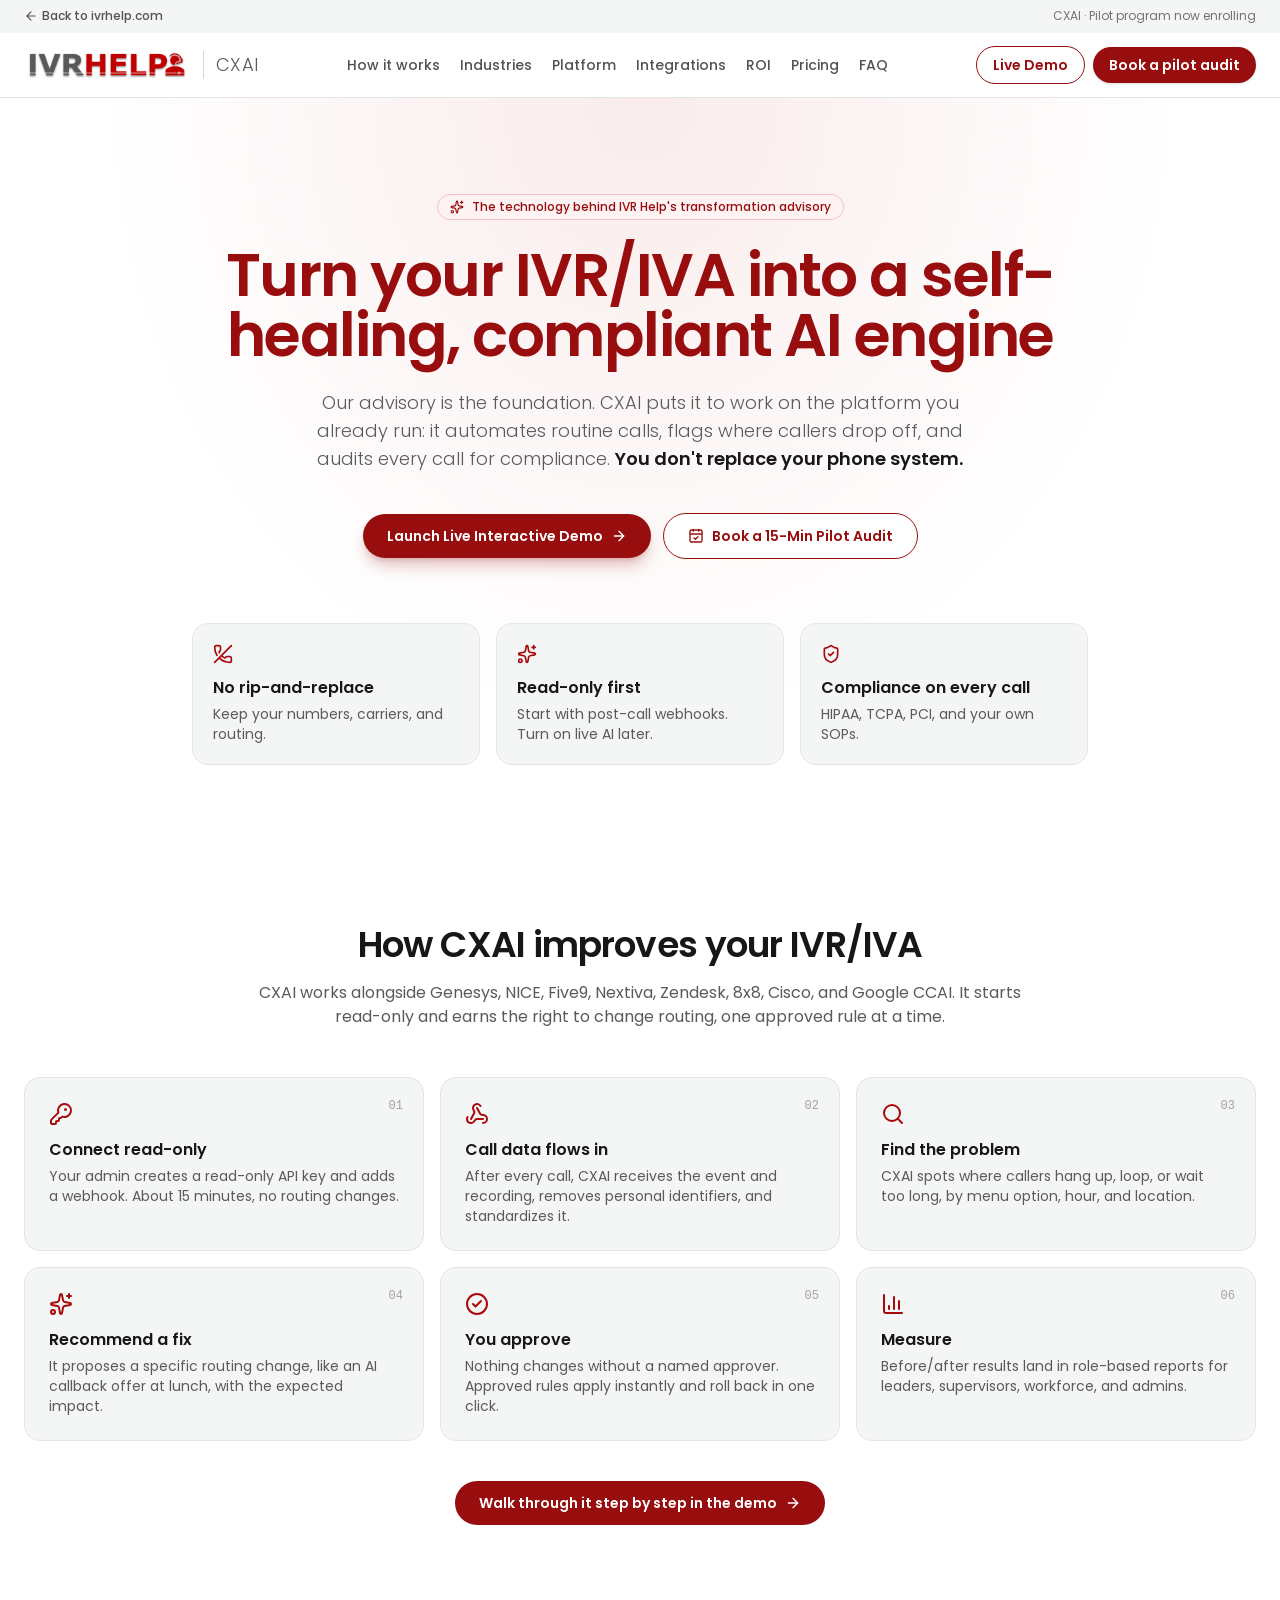
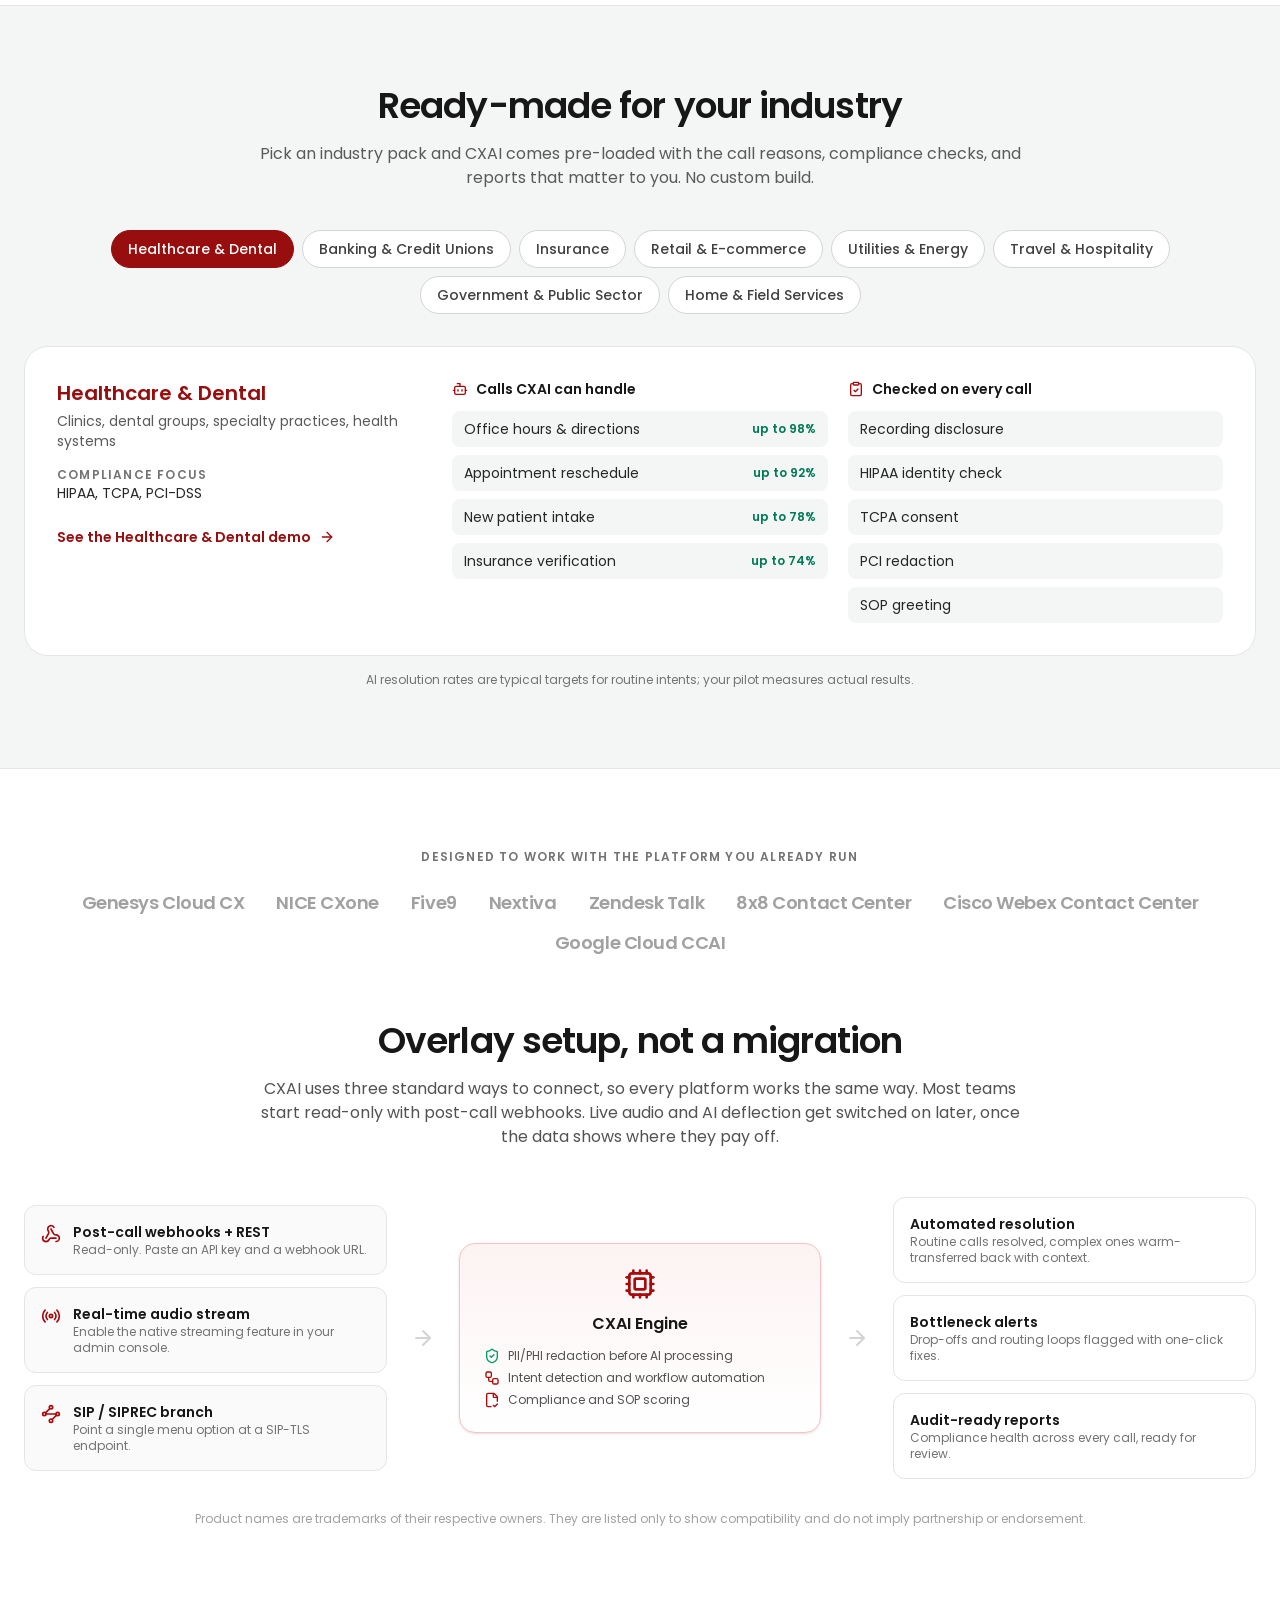
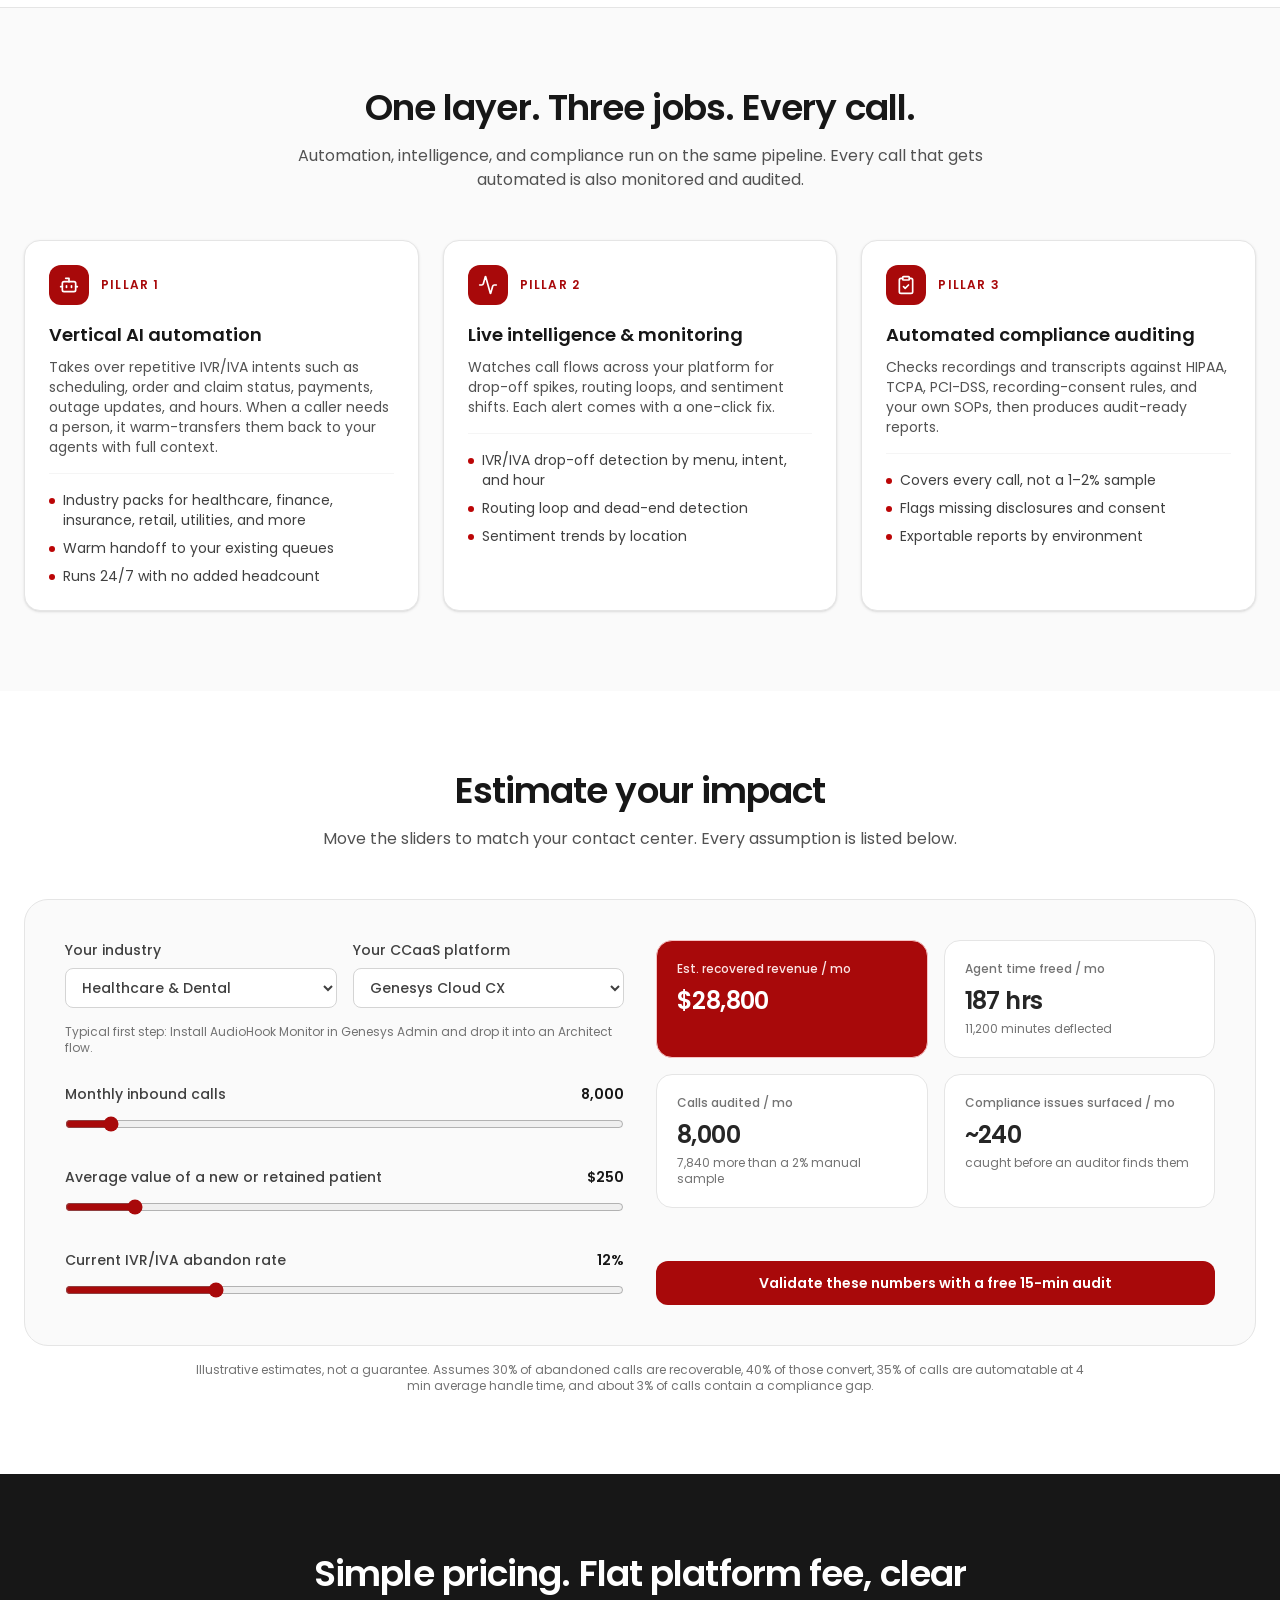
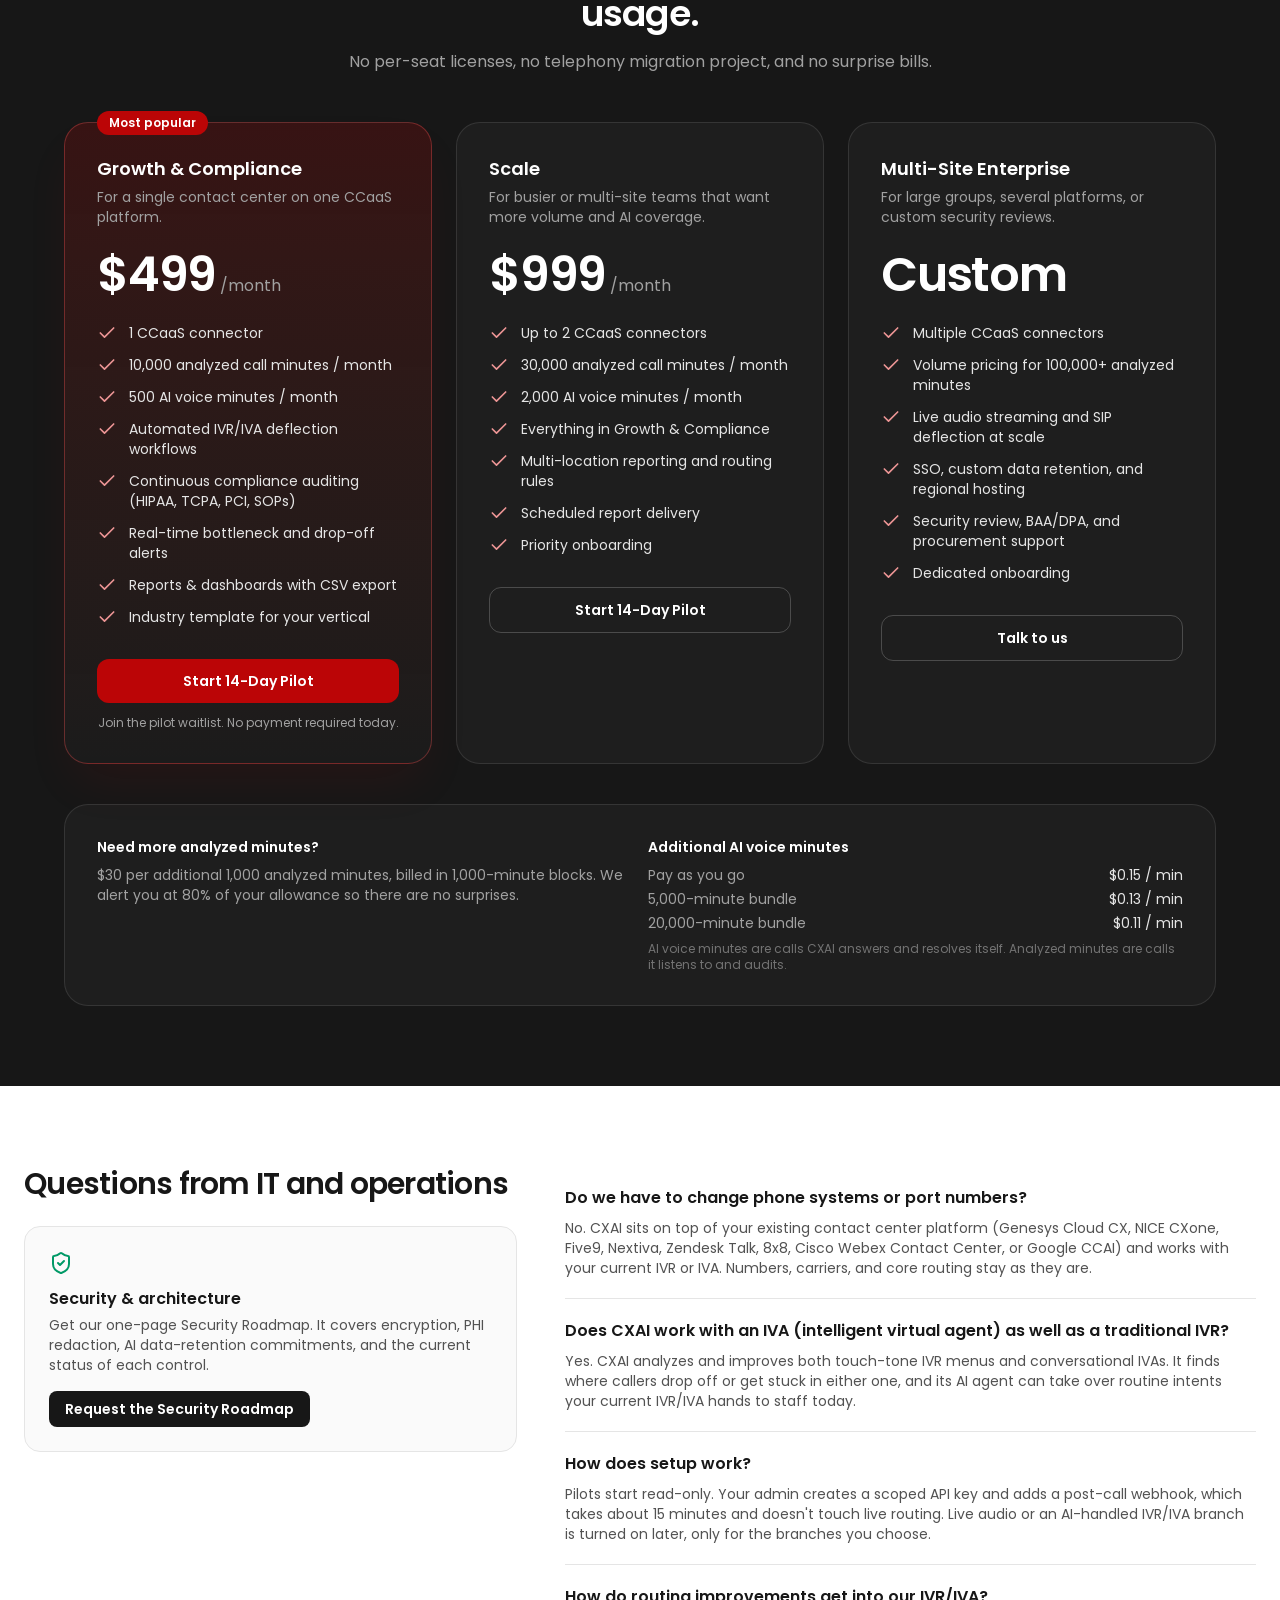
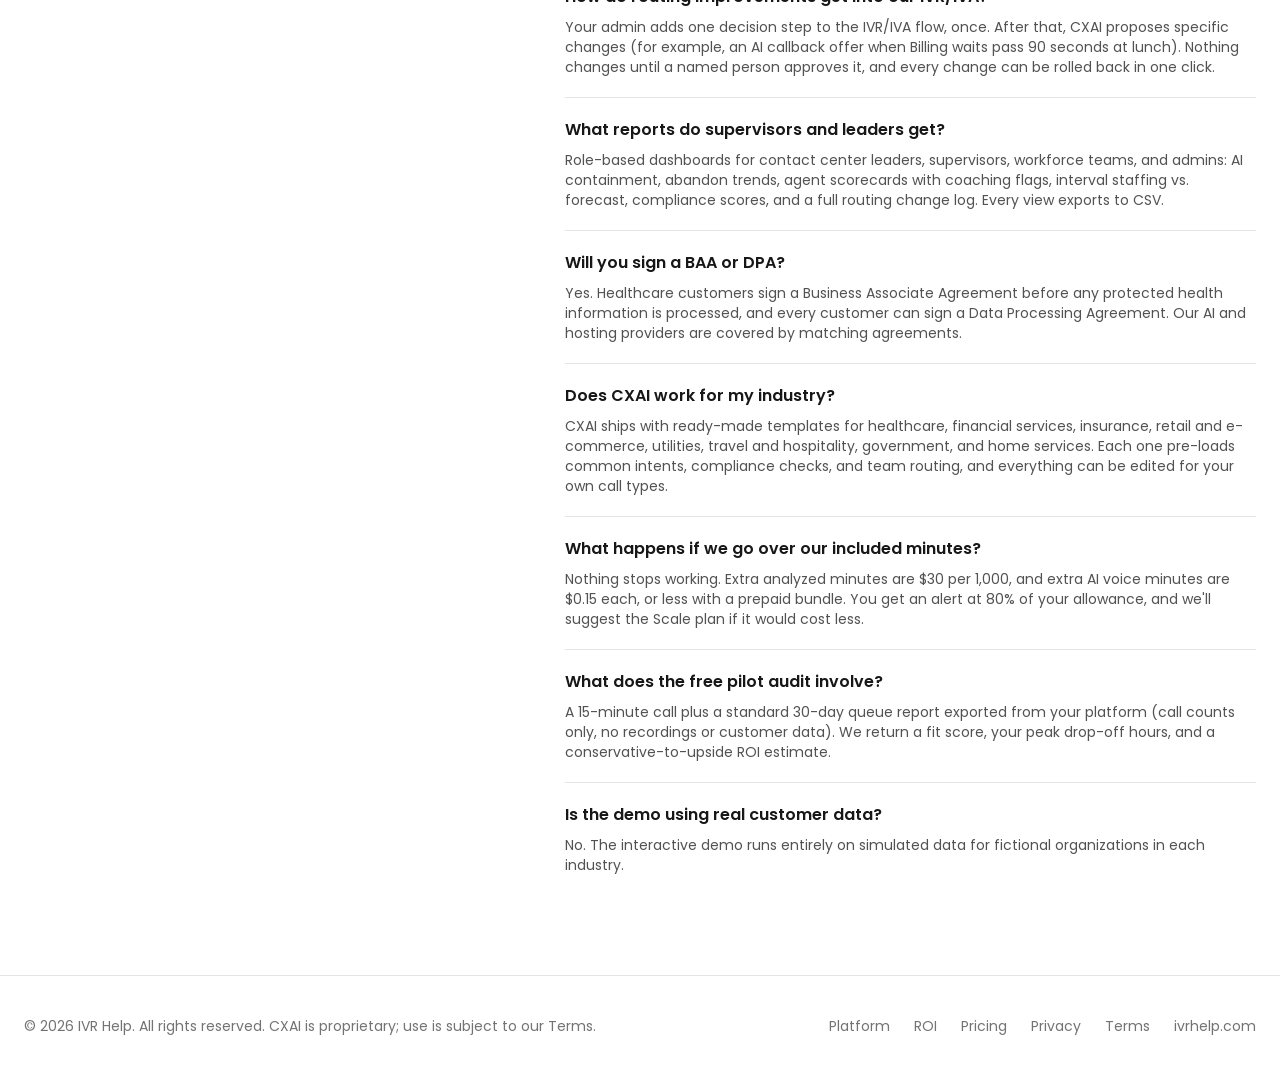
==== commit 929023c7: "Deploy site" ====
--- a/index.html
+++ b/index.html
@@ -1 +1 @@
-<!DOCTYPE html><html lang="en" class="NP86Ua_variable h-full antialiased"><head><meta charSet="utf-8"/><meta name="viewport" content="width=device-width, initial-scale=1"/><link rel="preload" href="/_next/static/media/13958cae6c93c43e-s.p.1h18_wedhzk4h.woff2" as="font" crossorigin="" type="font/woff2"/><link rel="preload" href="/_next/static/media/22a701959b157a82-s.p.2o7m9ogm38dql.woff2" as="font" crossorigin="" type="font/woff2"/><link rel="preload" href="/_next/static/media/2f0ae6d0ead4b7bb-s.p.38ww0mi76nb30.woff2" as="font" crossorigin="" type="font/woff2"/><link rel="preload" href="/_next/static/media/6bafae418e8a1b08-s.p.3o_v2fun1jzxk.woff2" as="font" crossorigin="" type="font/woff2"/><link rel="preload" href="/_next/static/media/76e9fd951b869c7b-s.p.3bh2vc0w-r-ll.woff2" as="font" crossorigin="" type="font/woff2"/><link rel="preload" href="/_next/static/media/dd9dfc3601372168-s.p.43zbiuwnnoiok.woff2" as="font" crossorigin="" type="font/woff2"/><link rel="preload" as="image" href="/ivrhelp-logo.png"/><link rel="stylesheet" href="/_next/static/chunks/1ldf8dedazwbf.css" data-precedence="next"/><link rel="preload" as="script" fetchPriority="low" href="/_next/static/chunks/310vm2bl3xxpt.js"/><script src="/_next/static/chunks/1wnov70f88xjy.js" async=""></script><script src="/_next/static/chunks/39_j1bdzreq0m.js" async=""></script><script src="/_next/static/chunks/1ruweq6if34eh.js" async=""></script><script src="/_next/static/chunks/turbopack-2u1d16houkiyo.js" async=""></script><script src="/_next/static/chunks/2iv1747zzqekl.js" async=""></script><script src="/_next/static/chunks/2_kboiez63ybh.js" async=""></script><script src="/_next/static/chunks/3r824oxuajvzp.js" async=""></script><meta name="next-size-adjust" content=""/><title>Cadence by IVR Help | AI IVR Automation &amp; Call Compliance for Your Contact Center</title><meta name="description" content="Cadence adds AI call automation, IVR/IVA drop-off analytics, and automated HIPAA/TCPA call compliance auditing to Genesys, NICE CXone, Five9, Nextiva, Zendesk, 8x8, Cisco, and Google CCAI. No phone system replacement."/><meta name="keywords" content="IVR optimization,IVR drop-off,call abandonment,AI IVR,IVA,intelligent virtual agent,IVR/IVA analytics,contact center AI,call compliance auditing,HIPAA call auditing,healthcare call center,dental practice phone system,Genesys,Five9,NICE CXone,Nextiva,8x8,Zendesk Talk,Cisco Webex Contact Center,Google CCAI"/><meta name="robots" content="index, follow"/><link rel="canonical" href="https://cadence.ivrhelp.com/"/><meta property="og:title" content="Cadence by IVR Help"/><meta property="og:description" content="Turn your IVR/IVA into a self-healing, compliant AI engine without replacing your phone system."/><meta property="og:url" content="https://cadence.ivrhelp.com/"/><meta property="og:site_name" content="Cadence by IVR Help"/><meta property="og:image" content="https://cadence.ivrhelp.com/og-cadence.png"/><meta property="og:image:width" content="1200"/><meta property="og:image:height" content="630"/><meta property="og:image:alt" content="Cadence by IVR Help"/><meta property="og:type" content="website"/><meta name="twitter:card" content="summary_large_image"/><meta name="twitter:title" content="Cadence by IVR Help"/><meta name="twitter:description" content="Turn your IVR/IVA into a self-healing, compliant AI engine without replacing your phone system."/><meta name="twitter:image" content="https://cadence.ivrhelp.com/og-cadence.png"/><link rel="icon" href="/icon.png?icon.1f5wd9lrhpkw6.png" sizes="192x192" type="image/png"/><script src="/_next/static/chunks/0cz1d0mv5g_q7.js" noModule=""></script></head><body class="flex min-h-full flex-col"><div hidden=""><!--$--><!--/$--></div><header class="no-print sticky top-0 z-40 border-b border-neutral-200 bg-white text-neutral-900"><div class="hidden border-b border-neutral-100 bg-[#f4f6f6] text-xs sm:block"><div class="mx-auto flex h-8 max-w-7xl items-center justify-between px-4 sm:px-6"><a href="https://www.ivrhelp.com" class="inline-flex items-center gap-1 font-medium text-neutral-600 hover:text-brand-700"><svg xmlns="http://www.w3.org/2000/svg" width="24" height="24" viewBox="0 0 24 24" fill="none" stroke="currentColor" stroke-width="2" stroke-linecap="round" stroke-linejoin="round" class="lucide lucide-arrow-left h-3.5 w-3.5" aria-hidden="true"><path d="m12 19-7-7 7-7"></path><path d="M19 12H5"></path></svg> Back to ivrhelp.com</a><span class="text-neutral-500">Cadence by IVR Help · Pilot program now enrolling</span></div></div><div class="mx-auto flex h-16 max-w-7xl items-center justify-between gap-4 px-4 sm:px-6"><a class="flex shrink-0 items-center gap-3" aria-label="Cadence home" href="/"><img src="/ivrhelp-logo.png" alt="IVR Help" width="459" height="88" class="h-7 w-auto sm:h-8"/><span class="hidden border-l border-neutral-300 pl-3 text-lg font-light tracking-wide text-charcoal sm:inline">Cadence</span></a><nav aria-label="Sections" class="hidden items-center gap-5 text-sm font-medium text-neutral-600 lg:flex"><a class="hover:text-brand-700" href="/#how-it-works">How it works</a><a class="hover:text-brand-700" href="/#industries">Industries</a><a class="hover:text-brand-700" href="/#platform">Platform</a><a class="hover:text-brand-700" href="/#integrations">Integrations</a><a class="hover:text-brand-700" href="/#roi">ROI</a><a class="hover:text-brand-700" href="/#pricing">Pricing</a><a class="hover:text-brand-700" href="/#faq">FAQ</a></nav><div class="flex items-center gap-2"><a class="hidden rounded-full px-4 py-2 text-sm font-semibold sm:inline-flex border border-brand-700 text-brand-700 hover:bg-brand-50" href="/demo/">Live Demo</a><button type="button" class="hidden rounded-full bg-brand-700 px-4 py-2 text-sm font-semibold text-white shadow-sm hover:bg-brand-500 md:inline-flex">Book a pilot audit</button><button type="button" class="rounded-lg p-2 text-neutral-700 hover:bg-neutral-100 lg:hidden" aria-label="Open menu" aria-expanded="false"><svg xmlns="http://www.w3.org/2000/svg" width="24" height="24" viewBox="0 0 24 24" fill="none" stroke="currentColor" stroke-width="2" stroke-linecap="round" stroke-linejoin="round" class="lucide lucide-menu h-5 w-5" aria-hidden="true"><path d="M4 5h16"></path><path d="M4 12h16"></path><path d="M4 19h16"></path></svg></button></div></div></header><main class="flex-1"><script type="application/ld+json">[{"@context":"https://schema.org","@type":"SoftwareApplication","name":"Cadence by IVR Help","applicationCategory":"BusinessApplication","operatingSystem":"Web","url":"https://cadence.ivrhelp.com","description":"AI call automation, IVR/IVA drop-off analytics, and automated call compliance auditing that plugs into Genesys, NICE CXone, Five9, Nextiva, Zendesk Talk, 8x8, Cisco Webex Contact Center, and Google CCAI.","offers":[{"@type":"Offer","name":"Growth & Compliance","price":"499","priceCurrency":"USD","description":"Per month"},{"@type":"Offer","name":"Scale","price":"999","priceCurrency":"USD","description":"Per month"}],"publisher":{"@type":"Organization","name":"IVR Help","url":"https://www.ivrhelp.com"}},{"@context":"https://schema.org","@type":"FAQPage","mainEntity":[{"@type":"Question","name":"Do we have to change phone systems or port numbers?","acceptedAnswer":{"@type":"Answer","text":"No. Cadence sits on top of your existing contact center platform (Genesys Cloud CX, NICE CXone, Five9, Nextiva, Zendesk Talk, 8x8, Cisco Webex Contact Center, or Google CCAI) and works with your current IVR or IVA. Numbers, carriers, and core routing stay as they are."}},{"@type":"Question","name":"Does Cadence work with an IVA (intelligent virtual agent) as well as a traditional IVR?","acceptedAnswer":{"@type":"Answer","text":"Yes. Cadence analyzes and improves both touch-tone IVR menus and conversational IVAs. It finds where callers drop off or get stuck in either one, and its AI agent can take over routine intents your current IVR/IVA hands to staff today."}},{"@type":"Question","name":"How does setup work?","acceptedAnswer":{"@type":"Answer","text":"Pilots start read-only. Your admin creates a scoped API key and adds a post-call webhook, which takes about 15 minutes and doesn't touch live routing. Live audio or an AI-handled IVR/IVA branch is turned on later, only for the branches you choose."}},{"@type":"Question","name":"How do routing improvements get into our IVR/IVA?","acceptedAnswer":{"@type":"Answer","text":"Your admin adds one decision step to the IVR/IVA flow, once. After that, Cadence proposes specific changes (for example, an AI callback offer when Billing waits pass 90 seconds at lunch). Nothing changes until a named person approves it, and every change can be rolled back in one click."}},{"@type":"Question","name":"What reports do supervisors and leaders get?","acceptedAnswer":{"@type":"Answer","text":"Role-based dashboards for contact center leaders, supervisors, workforce teams, and admins: AI containment, abandon trends, agent scorecards with coaching flags, interval staffing vs. forecast, compliance scores, and a full routing change log. Every view exports to CSV."}},{"@type":"Question","name":"Will you sign a BAA or DPA?","acceptedAnswer":{"@type":"Answer","text":"Yes. Healthcare customers sign a Business Associate Agreement before any protected health information is processed, and every customer can sign a Data Processing Agreement. Our AI and hosting providers are covered by matching agreements."}},{"@type":"Question","name":"Does Cadence work for my industry?","acceptedAnswer":{"@type":"Answer","text":"Cadence ships with ready-made templates for healthcare, financial services, insurance, retail and e-commerce, utilities, travel and hospitality, government, and home services. Each one pre-loads common intents, compliance checks, and team routing, and everything can be edited for your own call types."}},{"@type":"Question","name":"What happens if we go over our included minutes?","acceptedAnswer":{"@type":"Answer","text":"Nothing stops working. Extra analyzed minutes are $30 per 1,000, and extra AI voice minutes are $0.15 each, or less with a prepaid bundle. You get an alert at 80% of your allowance, and we'll suggest the Scale plan if it would cost less."}},{"@type":"Question","name":"What does the free pilot audit involve?","acceptedAnswer":{"@type":"Answer","text":"A 15-minute call plus a standard 30-day queue report exported from your platform (call counts only, no recordings or customer data). We return a fit score, your peak drop-off hours, and a conservative-to-upside ROI estimate."}},{"@type":"Question","name":"Is the demo using real customer data?","acceptedAnswer":{"@type":"Answer","text":"No. The interactive demo runs entirely on simulated data for fictional organizations in each industry."}}]}]</script><section class="relative overflow-hidden bg-white"><div aria-hidden="true" class="pointer-events-none absolute inset-0 bg-[radial-gradient(ellipse_at_top,rgba(187,5,6,0.08),transparent_60%)]"></div><div class="relative mx-auto max-w-7xl px-4 pb-20 pt-16 sm:px-6 lg:pt-24"><div class="mx-auto max-w-4xl text-center"><p class="inline-flex items-center gap-2 rounded-full border border-brand-200 bg-brand-50 px-3 py-1 text-xs font-medium text-brand-700"><svg xmlns="http://www.w3.org/2000/svg" width="24" height="24" viewBox="0 0 24 24" fill="none" stroke="currentColor" stroke-width="2" stroke-linecap="round" stroke-linejoin="round" class="lucide lucide-sparkles lucide-stars h-3.5 w-3.5" aria-hidden="true"><path d="M11.017 2.814a1 1 0 0 1 1.966 0l1.051 5.558a2 2 0 0 0 1.594 1.594l5.558 1.051a1 1 0 0 1 0 1.966l-5.558 1.051a2 2 0 0 0-1.594 1.594l-1.051 5.558a1 1 0 0 1-1.966 0l-1.051-5.558a2 2 0 0 0-1.594-1.594l-5.558-1.051a1 1 0 0 1 0-1.966l5.558-1.051a2 2 0 0 0 1.594-1.594z"></path><path d="M20 2v4"></path><path d="M22 4h-4"></path><circle cx="4" cy="20" r="2"></circle></svg> The technology behind IVR Help&#x27;s transformation advisory</p><h1 class="mt-6 text-4xl font-semibold tracking-tight text-brand-700 sm:text-6xl">Turn your IVR/IVA into a self-healing, compliant AI engine</h1><p class="mx-auto mt-6 max-w-2xl text-lg font-light text-charcoal">Our advisory is the foundation. Cadence puts it to work on the platform you already run: it automates routine calls, flags where callers drop off, and audits every call for compliance.<!-- --> <strong class="font-semibold text-neutral-900">You don&#x27;t replace your phone system.</strong></p><div class="mt-10 flex flex-col items-center justify-center gap-3 sm:flex-row"><a class="inline-flex items-center gap-2 rounded-full bg-brand-700 px-6 py-3 text-sm font-semibold text-white shadow-lg shadow-brand-700/25 hover:bg-brand-500" href="/demo/">Launch Live Interactive Demo <svg xmlns="http://www.w3.org/2000/svg" width="24" height="24" viewBox="0 0 24 24" fill="none" stroke="currentColor" stroke-width="2" stroke-linecap="round" stroke-linejoin="round" class="lucide lucide-arrow-right h-4 w-4" aria-hidden="true"><path d="M5 12h14"></path><path d="m12 5 7 7-7 7"></path></svg></a><button type="button" class="inline-flex items-center gap-2 rounded-full border border-brand-700 bg-white px-6 py-3 text-sm font-semibold text-brand-700 hover:bg-brand-50"><svg xmlns="http://www.w3.org/2000/svg" width="24" height="24" viewBox="0 0 24 24" fill="none" stroke="currentColor" stroke-width="2" stroke-linecap="round" stroke-linejoin="round" class="lucide lucide-calendar-check h-4 w-4" aria-hidden="true"><path d="M8 2v3"></path><path d="M16 2v3"></path><rect x="3" y="3" width="18" height="18" rx="2"></rect><path d="M3 9h18"></path><path d="m9 15 2 2 4-4"></path></svg> Book a 15-Min Pilot Audit</button></div></div><dl class="mx-auto mt-16 grid max-w-4xl gap-4 sm:grid-cols-3"><div class="rounded-2xl border border-neutral-200 bg-[#f4f6f6] p-5 text-left"><svg xmlns="http://www.w3.org/2000/svg" width="24" height="24" viewBox="0 0 24 24" fill="none" stroke="currentColor" stroke-width="2" stroke-linecap="round" stroke-linejoin="round" class="lucide lucide-phone-off h-5 w-5 text-brand-600" aria-hidden="true"><path d="M10.1 13.9a14 14 0 0 0 3.732 2.668 1 1 0 0 0 1.213-.303l.355-.465A2 2 0 0 1 17 15h3a2 2 0 0 1 2 2v3a2 2 0 0 1-2 2 18 18 0 0 1-12.728-5.272"></path><path d="M22 2 2 22"></path><path d="M4.76 13.582A18 18 0 0 1 2 4a2 2 0 0 1 2-2h3a2 2 0 0 1 2 2v3a2 2 0 0 1-.8 1.6l-.468.351a1 1 0 0 0-.292 1.233 14 14 0 0 0 .244.473"></path></svg><dt class="mt-3 font-semibold text-neutral-900">No rip-and-replace</dt><dd class="mt-1 text-sm text-charcoal">Keep your numbers, carriers, and routing.</dd></div><div class="rounded-2xl border border-neutral-200 bg-[#f4f6f6] p-5 text-left"><svg xmlns="http://www.w3.org/2000/svg" width="24" height="24" viewBox="0 0 24 24" fill="none" stroke="currentColor" stroke-width="2" stroke-linecap="round" stroke-linejoin="round" class="lucide lucide-sparkles lucide-stars h-5 w-5 text-brand-600" aria-hidden="true"><path d="M11.017 2.814a1 1 0 0 1 1.966 0l1.051 5.558a2 2 0 0 0 1.594 1.594l5.558 1.051a1 1 0 0 1 0 1.966l-5.558 1.051a2 2 0 0 0-1.594 1.594l-1.051 5.558a1 1 0 0 1-1.966 0l-1.051-5.558a2 2 0 0 0-1.594-1.594l-5.558-1.051a1 1 0 0 1 0-1.966l5.558-1.051a2 2 0 0 0 1.594-1.594z"></path><path d="M20 2v4"></path><path d="M22 4h-4"></path><circle cx="4" cy="20" r="2"></circle></svg><dt class="mt-3 font-semibold text-neutral-900">Read-only first</dt><dd class="mt-1 text-sm text-charcoal">Start with post-call webhooks. Turn on live AI later.</dd></div><div class="rounded-2xl border border-neutral-200 bg-[#f4f6f6] p-5 text-left"><svg xmlns="http://www.w3.org/2000/svg" width="24" height="24" viewBox="0 0 24 24" fill="none" stroke="currentColor" stroke-width="2" stroke-linecap="round" stroke-linejoin="round" class="lucide lucide-shield-check h-5 w-5 text-brand-600" aria-hidden="true"><path d="M20 13c0 5-3.5 7.5-7.66 8.95a1 1 0 0 1-.67-.01C7.5 20.5 4 18 4 13V6a1 1 0 0 1 1-1c2 0 4.5-1.2 6.24-2.72a1.17 1.17 0 0 1 1.52 0C14.51 3.81 17 5 19 5a1 1 0 0 1 1 1z"></path><path d="m9 12 2 2 4-4"></path></svg><dt class="mt-3 font-semibold text-neutral-900">Compliance on every call</dt><dd class="mt-1 text-sm text-charcoal">HIPAA, TCPA, PCI, and your own SOPs.</dd></div></dl></div></section><section id="how-it-works" class="border-b border-neutral-200 bg-white py-20"><div class="mx-auto max-w-7xl px-4 sm:px-6"><div class="mx-auto max-w-3xl text-center"><h2 class="text-3xl font-semibold tracking-tight text-neutral-900 sm:text-4xl">How Cadence improves your IVR/IVA</h2><p class="mt-4 text-charcoal">Cadence works alongside Genesys, NICE, Five9, Nextiva, Zendesk, 8x8, Cisco, and Google CCAI. It starts read-only and earns the right to change routing, one approved rule at a time.</p></div><ol class="mt-12 grid gap-4 sm:grid-cols-2 lg:grid-cols-3"><li class="relative rounded-2xl border border-neutral-200 bg-[#f4f6f6] p-6"><span class="absolute right-5 top-5 font-mono text-xs text-neutral-400">0<!-- -->1</span><svg xmlns="http://www.w3.org/2000/svg" width="24" height="24" viewBox="0 0 24 24" fill="none" stroke="currentColor" stroke-width="2" stroke-linecap="round" stroke-linejoin="round" class="lucide lucide-key-round h-6 w-6 text-brand-600" aria-hidden="true"><path d="M2.586 17.414A2 2 0 0 0 2 18.828V21a1 1 0 0 0 1 1h3a1 1 0 0 0 1-1v-1a1 1 0 0 1 1-1h1a1 1 0 0 0 1-1v-1a1 1 0 0 1 1-1h.172a2 2 0 0 0 1.414-.586l.814-.814a6.5 6.5 0 1 0-4-4z"></path><circle cx="16.5" cy="7.5" r=".5" fill="currentColor"></circle></svg><h3 class="mt-3 font-semibold text-neutral-900">Connect read-only</h3><p class="mt-1 text-sm text-charcoal">Your admin creates a read-only API key and adds a webhook. About 15 minutes, no routing changes.</p></li><li class="relative rounded-2xl border border-neutral-200 bg-[#f4f6f6] p-6"><span class="absolute right-5 top-5 font-mono text-xs text-neutral-400">0<!-- -->2</span><svg xmlns="http://www.w3.org/2000/svg" width="24" height="24" viewBox="0 0 24 24" fill="none" stroke="currentColor" stroke-width="2" stroke-linecap="round" stroke-linejoin="round" class="lucide lucide-webhook h-6 w-6 text-brand-600" aria-hidden="true"><path d="M18 16.98h-5.99c-1.1 0-1.95.94-2.48 1.9A4 4 0 0 1 2 17c.01-.7.2-1.4.57-2"></path><path d="m6 17 3.13-5.78c.53-.97.1-2.18-.5-3.1a4 4 0 1 1 6.89-4.06"></path><path d="m12 6 3.13 5.73C15.66 12.7 16.9 13 18 13a4 4 0 0 1 0 8"></path></svg><h3 class="mt-3 font-semibold text-neutral-900">Call data flows in</h3><p class="mt-1 text-sm text-charcoal">After every call, Cadence receives the event and recording, removes personal identifiers, and standardizes it.</p></li><li class="relative rounded-2xl border border-neutral-200 bg-[#f4f6f6] p-6"><span class="absolute right-5 top-5 font-mono text-xs text-neutral-400">0<!-- -->3</span><svg xmlns="http://www.w3.org/2000/svg" width="24" height="24" viewBox="0 0 24 24" fill="none" stroke="currentColor" stroke-width="2" stroke-linecap="round" stroke-linejoin="round" class="lucide lucide-search h-6 w-6 text-brand-600" aria-hidden="true"><path d="m21 21-4.34-4.34"></path><circle cx="11" cy="11" r="8"></circle></svg><h3 class="mt-3 font-semibold text-neutral-900">Find the problem</h3><p class="mt-1 text-sm text-charcoal">Cadence spots where callers hang up, loop, or wait too long, by menu option, hour, and location.</p></li><li class="relative rounded-2xl border border-neutral-200 bg-[#f4f6f6] p-6"><span class="absolute right-5 top-5 font-mono text-xs text-neutral-400">0<!-- -->4</span><svg xmlns="http://www.w3.org/2000/svg" width="24" height="24" viewBox="0 0 24 24" fill="none" stroke="currentColor" stroke-width="2" stroke-linecap="round" stroke-linejoin="round" class="lucide lucide-sparkles lucide-stars h-6 w-6 text-brand-600" aria-hidden="true"><path d="M11.017 2.814a1 1 0 0 1 1.966 0l1.051 5.558a2 2 0 0 0 1.594 1.594l5.558 1.051a1 1 0 0 1 0 1.966l-5.558 1.051a2 2 0 0 0-1.594 1.594l-1.051 5.558a1 1 0 0 1-1.966 0l-1.051-5.558a2 2 0 0 0-1.594-1.594l-5.558-1.051a1 1 0 0 1 0-1.966l5.558-1.051a2 2 0 0 0 1.594-1.594z"></path><path d="M20 2v4"></path><path d="M22 4h-4"></path><circle cx="4" cy="20" r="2"></circle></svg><h3 class="mt-3 font-semibold text-neutral-900">Recommend a fix</h3><p class="mt-1 text-sm text-charcoal">It proposes a specific routing change, like an AI callback offer at lunch, with the expected impact.</p></li><li class="relative rounded-2xl border border-neutral-200 bg-[#f4f6f6] p-6"><span class="absolute right-5 top-5 font-mono text-xs text-neutral-400">0<!-- -->5</span><svg xmlns="http://www.w3.org/2000/svg" width="24" height="24" viewBox="0 0 24 24" fill="none" stroke="currentColor" stroke-width="2" stroke-linecap="round" stroke-linejoin="round" class="lucide lucide-circle-check lucide-check-circle-2 h-6 w-6 text-brand-600" aria-hidden="true"><circle cx="12" cy="12" r="10"></circle><path d="m16 9-5.5 5.5L8 12"></path></svg><h3 class="mt-3 font-semibold text-neutral-900">You approve</h3><p class="mt-1 text-sm text-charcoal">Nothing changes without a named approver. Approved rules apply instantly and roll back in one click.</p></li><li class="relative rounded-2xl border border-neutral-200 bg-[#f4f6f6] p-6"><span class="absolute right-5 top-5 font-mono text-xs text-neutral-400">0<!-- -->6</span><svg xmlns="http://www.w3.org/2000/svg" width="24" height="24" viewBox="0 0 24 24" fill="none" stroke="currentColor" stroke-width="2" stroke-linecap="round" stroke-linejoin="round" class="lucide lucide-chart-column lucide-bar-chart-3 h-6 w-6 text-brand-600" aria-hidden="true"><path d="M3 3v16a2 2 0 0 0 2 2h16"></path><path d="M18 17V9"></path><path d="M13 17V5"></path><path d="M8 17v-3"></path></svg><h3 class="mt-3 font-semibold text-neutral-900">Measure</h3><p class="mt-1 text-sm text-charcoal">Before/after results land in role-based reports for leaders, supervisors, workforce, and admins.</p></li></ol><div class="mt-10 text-center"><a class="inline-flex items-center gap-2 rounded-full bg-brand-700 px-6 py-3 text-sm font-semibold text-white hover:bg-brand-500" href="/demo/">Walk through it step by step in the demo <svg xmlns="http://www.w3.org/2000/svg" width="24" height="24" viewBox="0 0 24 24" fill="none" stroke="currentColor" stroke-width="2" stroke-linecap="round" stroke-linejoin="round" class="lucide lucide-arrow-right h-4 w-4" aria-hidden="true"><path d="M5 12h14"></path><path d="m12 5 7 7-7 7"></path></svg></a></div></div></section><section id="industries" class="border-b border-neutral-200 bg-[#f4f6f6] py-20"><div class="mx-auto max-w-7xl px-4 sm:px-6"><div class="mx-auto max-w-3xl text-center"><h2 class="text-3xl font-semibold tracking-tight text-neutral-900 sm:text-4xl">Ready-made for your industry</h2><p class="mt-4 text-charcoal">Pick an industry pack and Cadence comes pre-loaded with the call reasons, compliance checks, and reports that matter to you. No custom build.</p></div><div class="mt-10 flex flex-wrap justify-center gap-2"><button type="button" class="rounded-full border px-4 py-2 text-sm font-medium transition border-brand-700 bg-brand-700 text-white">Healthcare &amp; Dental</button><button type="button" class="rounded-full border px-4 py-2 text-sm font-medium transition border-neutral-300 bg-white text-neutral-700 hover:border-brand-400">Banking &amp; Credit Unions</button><button type="button" class="rounded-full border px-4 py-2 text-sm font-medium transition border-neutral-300 bg-white text-neutral-700 hover:border-brand-400">Insurance</button><button type="button" class="rounded-full border px-4 py-2 text-sm font-medium transition border-neutral-300 bg-white text-neutral-700 hover:border-brand-400">Retail &amp; E-commerce</button><button type="button" class="rounded-full border px-4 py-2 text-sm font-medium transition border-neutral-300 bg-white text-neutral-700 hover:border-brand-400">Utilities &amp; Energy</button><button type="button" class="rounded-full border px-4 py-2 text-sm font-medium transition border-neutral-300 bg-white text-neutral-700 hover:border-brand-400">Travel &amp; Hospitality</button><button type="button" class="rounded-full border px-4 py-2 text-sm font-medium transition border-neutral-300 bg-white text-neutral-700 hover:border-brand-400">Government &amp; Public Sector</button><button type="button" class="rounded-full border px-4 py-2 text-sm font-medium transition border-neutral-300 bg-white text-neutral-700 hover:border-brand-400">Home &amp; Field Services</button></div><div class="mt-8 grid gap-5 rounded-3xl border border-neutral-200 bg-white p-6 md:grid-cols-3 md:p-8"><div><h3 class="text-xl font-semibold text-brand-700">Healthcare &amp; Dental</h3><p class="mt-1 text-sm text-charcoal">Clinics, dental groups, specialty practices, health systems</p><p class="mt-4 text-xs font-semibold uppercase tracking-widest text-neutral-500">Compliance focus</p><p class="text-sm text-neutral-800">HIPAA, TCPA, PCI-DSS</p><a class="mt-6 inline-flex items-center gap-2 text-sm font-semibold text-brand-700 hover:text-brand-500" href="/demo/">See the <!-- -->Healthcare &amp; Dental<!-- --> demo <svg xmlns="http://www.w3.org/2000/svg" width="24" height="24" viewBox="0 0 24 24" fill="none" stroke="currentColor" stroke-width="2" stroke-linecap="round" stroke-linejoin="round" class="lucide lucide-arrow-right h-4 w-4" aria-hidden="true"><path d="M5 12h14"></path><path d="m12 5 7 7-7 7"></path></svg></a></div><div><p class="flex items-center gap-2 text-sm font-semibold text-neutral-900"><svg xmlns="http://www.w3.org/2000/svg" width="24" height="24" viewBox="0 0 24 24" fill="none" stroke="currentColor" stroke-width="2" stroke-linecap="round" stroke-linejoin="round" class="lucide lucide-bot h-4 w-4 text-brand-600" aria-hidden="true"><path d="M12 8V4H8"></path><rect width="16" height="12" x="4" y="8" rx="2"></rect><path d="M2 14h2"></path><path d="M20 14h2"></path><path d="M15 13v2"></path><path d="M9 13v2"></path></svg> Calls Cadence AI can handle</p><ul class="mt-3 space-y-2"><li class="flex items-center justify-between gap-3 rounded-lg bg-[#f4f6f6] px-3 py-2 text-sm"><span>Office hours &amp; directions</span><span class="shrink-0 text-xs font-semibold text-emerald-700">up to <!-- -->98<!-- -->%</span></li><li class="flex items-center justify-between gap-3 rounded-lg bg-[#f4f6f6] px-3 py-2 text-sm"><span>Appointment reschedule</span><span class="shrink-0 text-xs font-semibold text-emerald-700">up to <!-- -->92<!-- -->%</span></li><li class="flex items-center justify-between gap-3 rounded-lg bg-[#f4f6f6] px-3 py-2 text-sm"><span>New patient intake</span><span class="shrink-0 text-xs font-semibold text-emerald-700">up to <!-- -->78<!-- -->%</span></li><li class="flex items-center justify-between gap-3 rounded-lg bg-[#f4f6f6] px-3 py-2 text-sm"><span>Insurance verification</span><span class="shrink-0 text-xs font-semibold text-emerald-700">up to <!-- -->74<!-- -->%</span></li></ul></div><div><p class="flex items-center gap-2 text-sm font-semibold text-neutral-900"><svg xmlns="http://www.w3.org/2000/svg" width="24" height="24" viewBox="0 0 24 24" fill="none" stroke="currentColor" stroke-width="2" stroke-linecap="round" stroke-linejoin="round" class="lucide lucide-clipboard-check h-4 w-4 text-brand-600" aria-hidden="true"><rect width="8" height="4" x="8" y="2" rx="1" ry="1"></rect><path d="M16 4h2a2 2 0 0 1 2 2v14a2 2 0 0 1-2 2H6a2 2 0 0 1-2-2V6a2 2 0 0 1 2-2h2"></path><path d="m9 14 2 2 4-4"></path></svg> Checked on every call</p><ul class="mt-3 space-y-2"><li class="rounded-lg bg-[#f4f6f6] px-3 py-2 text-sm">Recording disclosure</li><li class="rounded-lg bg-[#f4f6f6] px-3 py-2 text-sm">HIPAA identity check</li><li class="rounded-lg bg-[#f4f6f6] px-3 py-2 text-sm">TCPA consent</li><li class="rounded-lg bg-[#f4f6f6] px-3 py-2 text-sm">PCI redaction</li><li class="rounded-lg bg-[#f4f6f6] px-3 py-2 text-sm">SOP greeting</li></ul></div></div><p class="mt-4 text-center text-xs text-neutral-500">AI resolution rates are typical targets for routine intents; your pilot measures actual results.</p></div></section><section id="integrations" class="border-b border-neutral-200 bg-white py-20"><div class="mx-auto max-w-7xl px-4 sm:px-6"><p class="text-center text-xs font-semibold uppercase tracking-widest text-neutral-500">Designed to work with the platform you already run</p><ul class="mt-6 flex flex-wrap items-center justify-center gap-x-8 gap-y-3"><li class="text-lg font-semibold tracking-tight text-neutral-400">Genesys Cloud CX</li><li class="text-lg font-semibold tracking-tight text-neutral-400">NICE CXone</li><li class="text-lg font-semibold tracking-tight text-neutral-400">Five9</li><li class="text-lg font-semibold tracking-tight text-neutral-400">Nextiva</li><li class="text-lg font-semibold tracking-tight text-neutral-400">Zendesk Talk</li><li class="text-lg font-semibold tracking-tight text-neutral-400">8x8 Contact Center</li><li class="text-lg font-semibold tracking-tight text-neutral-400">Cisco Webex Contact Center</li><li class="text-lg font-semibold tracking-tight text-neutral-400">Google Cloud CCAI</li></ul><div class="mx-auto mt-16 max-w-3xl text-center"><h2 class="text-3xl font-semibold tracking-tight text-neutral-900 sm:text-4xl">Overlay setup, not a migration</h2><p class="mt-4 text-neutral-600">Cadence uses three standard ways to connect, so every platform works the same way. Most teams start read-only with post-call webhooks. Live audio and AI deflection get switched on later, once the data shows where they pay off.</p></div><div class="mt-12 grid items-center gap-6 lg:grid-cols-[1fr_auto_1fr_auto_1fr]"><div class="space-y-3"><div class="flex gap-3 rounded-xl border border-neutral-200 bg-neutral-50 p-4"><svg xmlns="http://www.w3.org/2000/svg" width="24" height="24" viewBox="0 0 24 24" fill="none" stroke="currentColor" stroke-width="2" stroke-linecap="round" stroke-linejoin="round" class="lucide lucide-webhook mt-0.5 h-5 w-5 shrink-0 text-brand-600" aria-hidden="true"><path d="M18 16.98h-5.99c-1.1 0-1.95.94-2.48 1.9A4 4 0 0 1 2 17c.01-.7.2-1.4.57-2"></path><path d="m6 17 3.13-5.78c.53-.97.1-2.18-.5-3.1a4 4 0 1 1 6.89-4.06"></path><path d="m12 6 3.13 5.73C15.66 12.7 16.9 13 18 13a4 4 0 0 1 0 8"></path></svg><div><p class="text-sm font-semibold text-neutral-900">Post-call webhooks + REST</p><p class="text-xs text-neutral-500">Read-only. Paste an API key and a webhook URL.</p></div></div><div class="flex gap-3 rounded-xl border border-neutral-200 bg-neutral-50 p-4"><svg xmlns="http://www.w3.org/2000/svg" width="24" height="24" viewBox="0 0 24 24" fill="none" stroke="currentColor" stroke-width="2" stroke-linecap="round" stroke-linejoin="round" class="lucide lucide-radio mt-0.5 h-5 w-5 shrink-0 text-brand-600" aria-hidden="true"><path d="M16.247 7.761a6 6 0 0 1 0 8.478"></path><path d="M19.075 4.933a10 10 0 0 1 0 14.134"></path><path d="M4.925 19.067a10 10 0 0 1 0-14.134"></path><path d="M7.753 16.239a6 6 0 0 1 0-8.478"></path><circle cx="12" cy="12" r="2"></circle></svg><div><p class="text-sm font-semibold text-neutral-900">Real-time audio stream</p><p class="text-xs text-neutral-500">Enable the native streaming feature in your admin console.</p></div></div><div class="flex gap-3 rounded-xl border border-neutral-200 bg-neutral-50 p-4"><svg xmlns="http://www.w3.org/2000/svg" width="24" height="24" viewBox="0 0 24 24" fill="none" stroke="currentColor" stroke-width="2" stroke-linecap="round" stroke-linejoin="round" class="lucide lucide-waypoints mt-0.5 h-5 w-5 shrink-0 text-brand-600" aria-hidden="true"><path d="m10.586 5.414-5.172 5.172"></path><path d="m18.586 13.414-5.172 5.172"></path><path d="M6 12h12"></path><circle cx="12" cy="20" r="2"></circle><circle cx="12" cy="4" r="2"></circle><circle cx="20" cy="12" r="2"></circle><circle cx="4" cy="12" r="2"></circle></svg><div><p class="text-sm font-semibold text-neutral-900">SIP / SIPREC branch</p><p class="text-xs text-neutral-500">Point a single menu option at a SIP-TLS endpoint.</p></div></div></div><svg xmlns="http://www.w3.org/2000/svg" width="24" height="24" viewBox="0 0 24 24" fill="none" stroke="currentColor" stroke-width="2" stroke-linecap="round" stroke-linejoin="round" class="lucide lucide-arrow-right mx-auto hidden h-6 w-6 text-neutral-300 lg:block" aria-hidden="true"><path d="M5 12h14"></path><path d="m12 5 7 7-7 7"></path></svg><div class="rounded-2xl border border-brand-200 bg-gradient-to-b from-brand-50 to-white p-6 text-center shadow-sm"><svg xmlns="http://www.w3.org/2000/svg" width="24" height="24" viewBox="0 0 24 24" fill="none" stroke="currentColor" stroke-width="2" stroke-linecap="round" stroke-linejoin="round" class="lucide lucide-cpu mx-auto h-8 w-8 text-brand-600" aria-hidden="true"><path d="M12 20v2"></path><path d="M12 2v2"></path><path d="M17 20v2"></path><path d="M17 2v2"></path><path d="M2 12h2"></path><path d="M2 17h2"></path><path d="M2 7h2"></path><path d="M20 12h2"></path><path d="M20 17h2"></path><path d="M20 7h2"></path><path d="M7 20v2"></path><path d="M7 2v2"></path><rect x="4" y="4" width="16" height="16" rx="2"></rect><rect x="8" y="8" width="8" height="8" rx="1"></rect></svg><p class="mt-3 font-semibold text-neutral-900">Cadence AI Engine</p><ul class="mt-3 space-y-1.5 text-left text-xs text-neutral-600"><li class="flex gap-2"><svg xmlns="http://www.w3.org/2000/svg" width="24" height="24" viewBox="0 0 24 24" fill="none" stroke="currentColor" stroke-width="2" stroke-linecap="round" stroke-linejoin="round" class="lucide lucide-shield-check h-4 w-4 text-emerald-600" aria-hidden="true"><path d="M20 13c0 5-3.5 7.5-7.66 8.95a1 1 0 0 1-.67-.01C7.5 20.5 4 18 4 13V6a1 1 0 0 1 1-1c2 0 4.5-1.2 6.24-2.72a1.17 1.17 0 0 1 1.52 0C14.51 3.81 17 5 19 5a1 1 0 0 1 1 1z"></path><path d="m9 12 2 2 4-4"></path></svg>PII/PHI redaction before AI processing</li><li class="flex gap-2"><svg xmlns="http://www.w3.org/2000/svg" width="24" height="24" viewBox="0 0 24 24" fill="none" stroke="currentColor" stroke-width="2" stroke-linecap="round" stroke-linejoin="round" class="lucide lucide-workflow h-4 w-4 text-brand-600" aria-hidden="true"><rect width="8" height="8" x="3" y="3" rx="2"></rect><path d="M7 11v4a2 2 0 0 0 2 2h4"></path><rect width="8" height="8" x="13" y="13" rx="2"></rect></svg>Intent detection and workflow automation</li><li class="flex gap-2"><svg xmlns="http://www.w3.org/2000/svg" width="24" height="24" viewBox="0 0 24 24" fill="none" stroke="currentColor" stroke-width="2" stroke-linecap="round" stroke-linejoin="round" class="lucide lucide-file-check-corner lucide-file-check-2 h-4 w-4 text-brand-600" aria-hidden="true"><path d="M10.5 22H6a2 2 0 0 1-2-2V4a2 2 0 0 1 2-2h8a2.4 2.4 0 0 1 1.706.706l3.588 3.588A2.4 2.4 0 0 1 20 8v6"></path><path d="M14 2v5a1 1 0 0 0 1 1h5"></path><path d="m14 20 2 2 4-4"></path></svg>Compliance and SOP scoring</li></ul></div><svg xmlns="http://www.w3.org/2000/svg" width="24" height="24" viewBox="0 0 24 24" fill="none" stroke="currentColor" stroke-width="2" stroke-linecap="round" stroke-linejoin="round" class="lucide lucide-arrow-right mx-auto hidden h-6 w-6 text-neutral-300 lg:block" aria-hidden="true"><path d="M5 12h14"></path><path d="m12 5 7 7-7 7"></path></svg><div class="space-y-3"><div class="rounded-xl border border-neutral-200 p-4"><p class="text-sm font-semibold text-neutral-900">Automated resolution</p><p class="text-xs text-neutral-500">Routine calls resolved, complex ones warm-transferred back with context.</p></div><div class="rounded-xl border border-neutral-200 p-4"><p class="text-sm font-semibold text-neutral-900">Bottleneck alerts</p><p class="text-xs text-neutral-500">Drop-offs and routing loops flagged with one-click fixes.</p></div><div class="rounded-xl border border-neutral-200 p-4"><p class="text-sm font-semibold text-neutral-900">Audit-ready reports</p><p class="text-xs text-neutral-500">Compliance health across every call, ready for review.</p></div></div></div><p class="mt-8 text-center text-xs text-neutral-400">Product names are trademarks of their respective owners. They are listed only to show compatibility and do not imply partnership or endorsement.</p></div></section><section id="platform" class="bg-neutral-50 py-20"><div class="mx-auto max-w-7xl px-4 sm:px-6"><div class="mx-auto max-w-3xl text-center"><h2 class="text-3xl font-semibold tracking-tight text-neutral-900 sm:text-4xl">One layer. Three jobs. Every call.</h2><p class="mt-4 text-neutral-600">Automation, intelligence, and compliance run on the same pipeline. Every call that gets automated is also monitored and audited.</p></div><div class="mt-12 grid gap-6 lg:grid-cols-3"><article class="flex flex-col rounded-2xl border border-neutral-200 bg-white p-6 shadow-sm"><div class="flex items-center gap-3"><span class="flex h-10 w-10 items-center justify-center rounded-xl bg-brand-600 text-white"><svg xmlns="http://www.w3.org/2000/svg" width="24" height="24" viewBox="0 0 24 24" fill="none" stroke="currentColor" stroke-width="2" stroke-linecap="round" stroke-linejoin="round" class="lucide lucide-bot h-5 w-5" aria-hidden="true"><path d="M12 8V4H8"></path><rect width="16" height="12" x="4" y="8" rx="2"></rect><path d="M2 14h2"></path><path d="M20 14h2"></path><path d="M15 13v2"></path><path d="M9 13v2"></path></svg></span><span class="text-xs font-semibold uppercase tracking-widest text-brand-600">Pillar 1</span></div><h3 class="mt-4 text-lg font-semibold text-neutral-900">Vertical AI automation</h3><p class="mt-2 text-sm text-neutral-600">Takes over repetitive IVR/IVA intents such as scheduling, order and claim status, payments, outage updates, and hours. When a caller needs a person, it warm-transfers them back to your agents with full context.</p><ul class="mt-4 space-y-2 border-t border-neutral-100 pt-4 text-sm text-neutral-700"><li class="flex gap-2"><span class="mt-2 h-1.5 w-1.5 shrink-0 rounded-full bg-brand-500"></span>Industry packs for healthcare, finance, insurance, retail, utilities, and more</li><li class="flex gap-2"><span class="mt-2 h-1.5 w-1.5 shrink-0 rounded-full bg-brand-500"></span>Warm handoff to your existing queues</li><li class="flex gap-2"><span class="mt-2 h-1.5 w-1.5 shrink-0 rounded-full bg-brand-500"></span>Runs 24/7 with no added headcount</li></ul></article><article class="flex flex-col rounded-2xl border border-neutral-200 bg-white p-6 shadow-sm"><div class="flex items-center gap-3"><span class="flex h-10 w-10 items-center justify-center rounded-xl bg-brand-600 text-white"><svg xmlns="http://www.w3.org/2000/svg" width="24" height="24" viewBox="0 0 24 24" fill="none" stroke="currentColor" stroke-width="2" stroke-linecap="round" stroke-linejoin="round" class="lucide lucide-activity h-5 w-5" aria-hidden="true"><path d="M22 12h-2.48a2 2 0 0 0-1.93 1.46l-2.35 8.36a.25.25 0 0 1-.48 0L9.24 2.18a.25.25 0 0 0-.48 0l-2.35 8.36A2 2 0 0 1 4.49 12H2"></path></svg></span><span class="text-xs font-semibold uppercase tracking-widest text-brand-600">Pillar 2</span></div><h3 class="mt-4 text-lg font-semibold text-neutral-900">Live intelligence &amp; monitoring</h3><p class="mt-2 text-sm text-neutral-600">Watches call flows across your platform for drop-off spikes, routing loops, and sentiment shifts. Each alert comes with a one-click fix.</p><ul class="mt-4 space-y-2 border-t border-neutral-100 pt-4 text-sm text-neutral-700"><li class="flex gap-2"><span class="mt-2 h-1.5 w-1.5 shrink-0 rounded-full bg-brand-500"></span>IVR/IVA drop-off detection by menu, intent, and hour</li><li class="flex gap-2"><span class="mt-2 h-1.5 w-1.5 shrink-0 rounded-full bg-brand-500"></span>Routing loop and dead-end detection</li><li class="flex gap-2"><span class="mt-2 h-1.5 w-1.5 shrink-0 rounded-full bg-brand-500"></span>Sentiment trends by location</li></ul></article><article class="flex flex-col rounded-2xl border border-neutral-200 bg-white p-6 shadow-sm"><div class="flex items-center gap-3"><span class="flex h-10 w-10 items-center justify-center rounded-xl bg-brand-600 text-white"><svg xmlns="http://www.w3.org/2000/svg" width="24" height="24" viewBox="0 0 24 24" fill="none" stroke="currentColor" stroke-width="2" stroke-linecap="round" stroke-linejoin="round" class="lucide lucide-clipboard-check h-5 w-5" aria-hidden="true"><rect width="8" height="4" x="8" y="2" rx="1" ry="1"></rect><path d="M16 4h2a2 2 0 0 1 2 2v14a2 2 0 0 1-2 2H6a2 2 0 0 1-2-2V6a2 2 0 0 1 2-2h2"></path><path d="m9 14 2 2 4-4"></path></svg></span><span class="text-xs font-semibold uppercase tracking-widest text-brand-600">Pillar 3</span></div><h3 class="mt-4 text-lg font-semibold text-neutral-900">Automated compliance auditing</h3><p class="mt-2 text-sm text-neutral-600">Checks recordings and transcripts against HIPAA, TCPA, PCI-DSS, recording-consent rules, and your own SOPs, then produces audit-ready reports.</p><ul class="mt-4 space-y-2 border-t border-neutral-100 pt-4 text-sm text-neutral-700"><li class="flex gap-2"><span class="mt-2 h-1.5 w-1.5 shrink-0 rounded-full bg-brand-500"></span>Covers every call, not a 1–2% sample</li><li class="flex gap-2"><span class="mt-2 h-1.5 w-1.5 shrink-0 rounded-full bg-brand-500"></span>Flags missing disclosures and consent</li><li class="flex gap-2"><span class="mt-2 h-1.5 w-1.5 shrink-0 rounded-full bg-brand-500"></span>Exportable reports by environment</li></ul></article></div></div></section><section id="roi" class="bg-white py-20"><div class="mx-auto max-w-7xl px-4 sm:px-6"><div class="mx-auto max-w-3xl text-center"><h2 class="text-3xl font-semibold tracking-tight text-neutral-900 sm:text-4xl">Estimate your impact</h2><p class="mt-4 text-neutral-600">Move the sliders to match your contact center. Every assumption is listed below.</p></div><div class="mt-12 grid gap-8 rounded-3xl border border-neutral-200 bg-neutral-50 p-6 sm:p-10 lg:grid-cols-2"><div class="space-y-7"><div class="grid gap-4 sm:grid-cols-2"><label class="block text-sm font-medium text-neutral-700">Your industry<select class="mt-2 w-full rounded-lg border border-neutral-300 bg-white px-3 py-2 text-sm"><option value="healthcare" selected="">Healthcare &amp; Dental</option><option value="financial">Banking &amp; Credit Unions</option><option value="insurance">Insurance</option><option value="retail">Retail &amp; E-commerce</option><option value="utilities">Utilities &amp; Energy</option><option value="travel">Travel &amp; Hospitality</option><option value="government">Government &amp; Public Sector</option><option value="homeservices">Home &amp; Field Services</option></select></label><label class="block text-sm font-medium text-neutral-700">Your CCaaS platform<select class="mt-2 w-full rounded-lg border border-neutral-300 bg-white px-3 py-2 text-sm"><option value="genesys" selected="">Genesys Cloud CX</option><option value="nice">NICE CXone</option><option value="five9">Five9</option><option value="nextiva">Nextiva</option><option value="zendesk">Zendesk Talk</option><option value="8x8">8x8 Contact Center</option><option value="cisco">Cisco Webex Contact Center</option><option value="google">Google Cloud CCAI</option></select></label><span class="block text-xs font-normal text-neutral-500 sm:col-span-2">Typical first step: <!-- -->Install AudioHook Monitor in Genesys Admin and drop it into an Architect flow.</span></div><label class="block"><span class="flex items-baseline justify-between text-sm font-medium text-neutral-700">Monthly inbound calls<span class="font-semibold tabular-nums text-neutral-900">8,000</span></span><input type="range" min="1000" max="100000" step="1000" class="mt-3 w-full accent-brand-600" value="8000"/></label><label class="block"><span class="flex items-baseline justify-between text-sm font-medium text-neutral-700">Average value of a new or retained patient<span class="font-semibold tabular-nums text-neutral-900">$250</span></span><input type="range" min="25" max="2000" step="25" class="mt-3 w-full accent-brand-600" value="250"/></label><label class="block"><span class="flex items-baseline justify-between text-sm font-medium text-neutral-700">Current IVR/IVA abandon rate<span class="font-semibold tabular-nums text-neutral-900">12%</span></span><input type="range" min="2" max="40" step="1" class="mt-3 w-full accent-brand-600" value="12"/></label></div><div class="flex flex-col justify-between gap-6"><div class="grid gap-4 sm:grid-cols-2"><div class="rounded-2xl border p-5 border-brand-200 bg-brand-600 text-white"><p class="text-xs font-medium text-brand-100">Est. recovered revenue / mo</p><p class="mt-2 text-2xl font-semibold tabular-nums tracking-tight">$28,800</p></div><div class="rounded-2xl border p-5 border-neutral-200 bg-white"><p class="text-xs font-medium text-neutral-500">Agent time freed / mo</p><p class="mt-2 text-2xl font-semibold tabular-nums tracking-tight">187 hrs</p><p class="mt-1 text-xs text-neutral-500">11,200 minutes deflected</p></div><div class="rounded-2xl border p-5 border-neutral-200 bg-white"><p class="text-xs font-medium text-neutral-500">Calls audited / mo</p><p class="mt-2 text-2xl font-semibold tabular-nums tracking-tight">8,000</p><p class="mt-1 text-xs text-neutral-500">7,840 more than a 2% manual sample</p></div><div class="rounded-2xl border p-5 border-neutral-200 bg-white"><p class="text-xs font-medium text-neutral-500">Compliance issues surfaced / mo</p><p class="mt-2 text-2xl font-semibold tabular-nums tracking-tight">~240</p><p class="mt-1 text-xs text-neutral-500">caught before an auditor finds them</p></div></div><button type="button" class="rounded-xl bg-brand-600 px-5 py-3 text-sm font-semibold text-white hover:bg-brand-500">Validate these numbers with a free 15-min audit</button></div></div><p class="mx-auto mt-4 max-w-4xl text-center text-xs text-neutral-500">Illustrative estimates, not a guarantee. Assumes <!-- -->30<!-- -->% of abandoned calls are recoverable, <!-- -->40<!-- -->% of those convert, <!-- -->35<!-- -->% of calls are automatable at <!-- -->4<!-- --> min average handle time, and about <!-- -->3<!-- -->% of calls contain a compliance gap.</p></div></section><section id="pricing" class="bg-neutral-900 py-20 text-white"><div class="mx-auto max-w-7xl px-4 sm:px-6"><div class="mx-auto max-w-3xl text-center"><h2 class="text-3xl font-semibold tracking-tight sm:text-4xl">Simple pricing. Flat platform fee, clear usage.</h2><p class="mt-4 text-neutral-400">No per-seat licenses, no telephony migration project, and no surprise bills.</p></div><div class="mx-auto mt-12 grid max-w-6xl gap-6 lg:grid-cols-3"><div class="relative rounded-3xl border border-brand-400/40 bg-gradient-to-b from-brand-500/20 to-white/[0.02] p-8 shadow-2xl shadow-brand-500/10"><span class="absolute -top-3 left-8 rounded-full bg-brand-500 px-3 py-1 text-xs font-semibold">Most popular</span><h3 class="text-lg font-semibold">Growth &amp; Compliance</h3><p class="mt-1 text-sm text-neutral-400">For a single contact center on one CCaaS platform.</p><p class="mt-6 flex items-baseline gap-1"><span class="text-5xl font-semibold tracking-tight">$<!-- -->499</span><span class="text-neutral-400">/month</span></p><ul class="mt-6 space-y-3 text-sm"><li class="flex gap-3"><svg xmlns="http://www.w3.org/2000/svg" width="24" height="24" viewBox="0 0 24 24" fill="none" stroke="currentColor" stroke-width="2" stroke-linecap="round" stroke-linejoin="round" class="lucide lucide-check h-5 w-5 shrink-0 text-brand-300" aria-hidden="true"><path d="M20 6 9 17l-5-5"></path></svg><span class="text-neutral-200">1 CCaaS connector</span></li><li class="flex gap-3"><svg xmlns="http://www.w3.org/2000/svg" width="24" height="24" viewBox="0 0 24 24" fill="none" stroke="currentColor" stroke-width="2" stroke-linecap="round" stroke-linejoin="round" class="lucide lucide-check h-5 w-5 shrink-0 text-brand-300" aria-hidden="true"><path d="M20 6 9 17l-5-5"></path></svg><span class="text-neutral-200">10,000 analyzed call minutes / month</span></li><li class="flex gap-3"><svg xmlns="http://www.w3.org/2000/svg" width="24" height="24" viewBox="0 0 24 24" fill="none" stroke="currentColor" stroke-width="2" stroke-linecap="round" stroke-linejoin="round" class="lucide lucide-check h-5 w-5 shrink-0 text-brand-300" aria-hidden="true"><path d="M20 6 9 17l-5-5"></path></svg><span class="text-neutral-200">500 AI voice minutes / month</span></li><li class="flex gap-3"><svg xmlns="http://www.w3.org/2000/svg" width="24" height="24" viewBox="0 0 24 24" fill="none" stroke="currentColor" stroke-width="2" stroke-linecap="round" stroke-linejoin="round" class="lucide lucide-check h-5 w-5 shrink-0 text-brand-300" aria-hidden="true"><path d="M20 6 9 17l-5-5"></path></svg><span class="text-neutral-200">Automated IVR/IVA deflection workflows</span></li><li class="flex gap-3"><svg xmlns="http://www.w3.org/2000/svg" width="24" height="24" viewBox="0 0 24 24" fill="none" stroke="currentColor" stroke-width="2" stroke-linecap="round" stroke-linejoin="round" class="lucide lucide-check h-5 w-5 shrink-0 text-brand-300" aria-hidden="true"><path d="M20 6 9 17l-5-5"></path></svg><span class="text-neutral-200">Continuous compliance auditing (HIPAA, TCPA, PCI, SOPs)</span></li><li class="flex gap-3"><svg xmlns="http://www.w3.org/2000/svg" width="24" height="24" viewBox="0 0 24 24" fill="none" stroke="currentColor" stroke-width="2" stroke-linecap="round" stroke-linejoin="round" class="lucide lucide-check h-5 w-5 shrink-0 text-brand-300" aria-hidden="true"><path d="M20 6 9 17l-5-5"></path></svg><span class="text-neutral-200">Real-time bottleneck and drop-off alerts</span></li><li class="flex gap-3"><svg xmlns="http://www.w3.org/2000/svg" width="24" height="24" viewBox="0 0 24 24" fill="none" stroke="currentColor" stroke-width="2" stroke-linecap="round" stroke-linejoin="round" class="lucide lucide-check h-5 w-5 shrink-0 text-brand-300" aria-hidden="true"><path d="M20 6 9 17l-5-5"></path></svg><span class="text-neutral-200">Reports &amp; dashboards with CSV export</span></li><li class="flex gap-3"><svg xmlns="http://www.w3.org/2000/svg" width="24" height="24" viewBox="0 0 24 24" fill="none" stroke="currentColor" stroke-width="2" stroke-linecap="round" stroke-linejoin="round" class="lucide lucide-check h-5 w-5 shrink-0 text-brand-300" aria-hidden="true"><path d="M20 6 9 17l-5-5"></path></svg><span class="text-neutral-200">Industry template for your vertical</span></li></ul><button type="button" class="mt-8 w-full rounded-xl px-5 py-3 text-sm font-semibold bg-brand-500 hover:bg-brand-400">Start 14-Day Pilot</button><p class="mt-3 text-center text-xs text-neutral-400">Join the pilot waitlist. No payment required today.</p></div><div class="rounded-3xl border border-white/10 bg-white/[0.03] p-8"><h3 class="text-lg font-semibold">Scale</h3><p class="mt-1 text-sm text-neutral-400">For busier or multi-site teams that want more volume and AI coverage.</p><p class="mt-6 flex items-baseline gap-1"><span class="text-5xl font-semibold tracking-tight">$<!-- -->999</span><span class="text-neutral-400">/month</span></p><ul class="mt-6 space-y-3 text-sm"><li class="flex gap-3"><svg xmlns="http://www.w3.org/2000/svg" width="24" height="24" viewBox="0 0 24 24" fill="none" stroke="currentColor" stroke-width="2" stroke-linecap="round" stroke-linejoin="round" class="lucide lucide-check h-5 w-5 shrink-0 text-brand-300" aria-hidden="true"><path d="M20 6 9 17l-5-5"></path></svg><span class="text-neutral-200">Up to 2 CCaaS connectors</span></li><li class="flex gap-3"><svg xmlns="http://www.w3.org/2000/svg" width="24" height="24" viewBox="0 0 24 24" fill="none" stroke="currentColor" stroke-width="2" stroke-linecap="round" stroke-linejoin="round" class="lucide lucide-check h-5 w-5 shrink-0 text-brand-300" aria-hidden="true"><path d="M20 6 9 17l-5-5"></path></svg><span class="text-neutral-200">30,000 analyzed call minutes / month</span></li><li class="flex gap-3"><svg xmlns="http://www.w3.org/2000/svg" width="24" height="24" viewBox="0 0 24 24" fill="none" stroke="currentColor" stroke-width="2" stroke-linecap="round" stroke-linejoin="round" class="lucide lucide-check h-5 w-5 shrink-0 text-brand-300" aria-hidden="true"><path d="M20 6 9 17l-5-5"></path></svg><span class="text-neutral-200">2,000 AI voice minutes / month</span></li><li class="flex gap-3"><svg xmlns="http://www.w3.org/2000/svg" width="24" height="24" viewBox="0 0 24 24" fill="none" stroke="currentColor" stroke-width="2" stroke-linecap="round" stroke-linejoin="round" class="lucide lucide-check h-5 w-5 shrink-0 text-brand-300" aria-hidden="true"><path d="M20 6 9 17l-5-5"></path></svg><span class="text-neutral-200">Everything in Growth &amp; Compliance</span></li><li class="flex gap-3"><svg xmlns="http://www.w3.org/2000/svg" width="24" height="24" viewBox="0 0 24 24" fill="none" stroke="currentColor" stroke-width="2" stroke-linecap="round" stroke-linejoin="round" class="lucide lucide-check h-5 w-5 shrink-0 text-brand-300" aria-hidden="true"><path d="M20 6 9 17l-5-5"></path></svg><span class="text-neutral-200">Multi-location reporting and routing rules</span></li><li class="flex gap-3"><svg xmlns="http://www.w3.org/2000/svg" width="24" height="24" viewBox="0 0 24 24" fill="none" stroke="currentColor" stroke-width="2" stroke-linecap="round" stroke-linejoin="round" class="lucide lucide-check h-5 w-5 shrink-0 text-brand-300" aria-hidden="true"><path d="M20 6 9 17l-5-5"></path></svg><span class="text-neutral-200">Scheduled report delivery</span></li><li class="flex gap-3"><svg xmlns="http://www.w3.org/2000/svg" width="24" height="24" viewBox="0 0 24 24" fill="none" stroke="currentColor" stroke-width="2" stroke-linecap="round" stroke-linejoin="round" class="lucide lucide-check h-5 w-5 shrink-0 text-brand-300" aria-hidden="true"><path d="M20 6 9 17l-5-5"></path></svg><span class="text-neutral-200">Priority onboarding</span></li></ul><button type="button" class="mt-8 w-full rounded-xl px-5 py-3 text-sm font-semibold border border-white/20 hover:bg-white/10">Start 14-Day Pilot</button></div><div class="rounded-3xl border border-white/10 bg-white/[0.03] p-8"><h3 class="text-lg font-semibold">Multi-Site Enterprise</h3><p class="mt-1 text-sm text-neutral-400">For large groups, several platforms, or custom security reviews.</p><p class="mt-6 text-5xl font-semibold tracking-tight">Custom</p><ul class="mt-6 space-y-3 text-sm"><li class="flex gap-3"><svg xmlns="http://www.w3.org/2000/svg" width="24" height="24" viewBox="0 0 24 24" fill="none" stroke="currentColor" stroke-width="2" stroke-linecap="round" stroke-linejoin="round" class="lucide lucide-check h-5 w-5 shrink-0 text-brand-300" aria-hidden="true"><path d="M20 6 9 17l-5-5"></path></svg><span class="text-neutral-200">Multiple CCaaS connectors</span></li><li class="flex gap-3"><svg xmlns="http://www.w3.org/2000/svg" width="24" height="24" viewBox="0 0 24 24" fill="none" stroke="currentColor" stroke-width="2" stroke-linecap="round" stroke-linejoin="round" class="lucide lucide-check h-5 w-5 shrink-0 text-brand-300" aria-hidden="true"><path d="M20 6 9 17l-5-5"></path></svg><span class="text-neutral-200">Volume pricing for 100,000+ analyzed minutes</span></li><li class="flex gap-3"><svg xmlns="http://www.w3.org/2000/svg" width="24" height="24" viewBox="0 0 24 24" fill="none" stroke="currentColor" stroke-width="2" stroke-linecap="round" stroke-linejoin="round" class="lucide lucide-check h-5 w-5 shrink-0 text-brand-300" aria-hidden="true"><path d="M20 6 9 17l-5-5"></path></svg><span class="text-neutral-200">Live audio streaming and SIP deflection at scale</span></li><li class="flex gap-3"><svg xmlns="http://www.w3.org/2000/svg" width="24" height="24" viewBox="0 0 24 24" fill="none" stroke="currentColor" stroke-width="2" stroke-linecap="round" stroke-linejoin="round" class="lucide lucide-check h-5 w-5 shrink-0 text-brand-300" aria-hidden="true"><path d="M20 6 9 17l-5-5"></path></svg><span class="text-neutral-200">SSO, custom data retention, and regional hosting</span></li><li class="flex gap-3"><svg xmlns="http://www.w3.org/2000/svg" width="24" height="24" viewBox="0 0 24 24" fill="none" stroke="currentColor" stroke-width="2" stroke-linecap="round" stroke-linejoin="round" class="lucide lucide-check h-5 w-5 shrink-0 text-brand-300" aria-hidden="true"><path d="M20 6 9 17l-5-5"></path></svg><span class="text-neutral-200">Security review, BAA/DPA, and procurement support</span></li><li class="flex gap-3"><svg xmlns="http://www.w3.org/2000/svg" width="24" height="24" viewBox="0 0 24 24" fill="none" stroke="currentColor" stroke-width="2" stroke-linecap="round" stroke-linejoin="round" class="lucide lucide-check h-5 w-5 shrink-0 text-brand-300" aria-hidden="true"><path d="M20 6 9 17l-5-5"></path></svg><span class="text-neutral-200">Dedicated onboarding</span></li></ul><button type="button" class="mt-8 w-full rounded-xl border border-white/20 px-5 py-3 text-sm font-semibold hover:bg-white/10">Talk to us</button></div></div><div class="mx-auto mt-10 grid max-w-6xl gap-4 rounded-3xl border border-white/10 bg-white/[0.03] p-6 text-sm sm:grid-cols-2 sm:p-8"><div><h3 class="font-semibold">Need more analyzed minutes?</h3><p class="mt-2 text-neutral-400">$<!-- -->30<!-- --> per additional 1,000 analyzed minutes, billed in 1,000-minute blocks. We alert you at 80% of your allowance so there are no surprises.</p></div><div><h3 class="font-semibold">Additional AI voice minutes</h3><ul class="mt-2 space-y-1 text-neutral-400"><li class="flex justify-between gap-4"><span>Pay as you go</span><span class="tabular-nums text-neutral-200">$<!-- -->0.15<!-- --> / min</span></li><li class="flex justify-between gap-4"><span>5,000-minute bundle</span><span class="tabular-nums text-neutral-200">$<!-- -->0.13<!-- --> / min</span></li><li class="flex justify-between gap-4"><span>20,000-minute bundle</span><span class="tabular-nums text-neutral-200">$<!-- -->0.11<!-- --> / min</span></li></ul><p class="mt-2 text-xs text-neutral-500">AI voice minutes are calls Cadence answers and resolves itself. Analyzed minutes are calls it listens to and audits.</p></div></div></div></section><section id="faq" class="bg-white py-20"><div class="mx-auto grid max-w-7xl gap-12 px-4 sm:px-6 lg:grid-cols-[1fr_1.4fr]"><div><h2 class="text-3xl font-semibold tracking-tight text-neutral-900">Questions from IT and operations</h2><div class="mt-6 rounded-2xl border border-neutral-200 bg-neutral-50 p-6"><svg xmlns="http://www.w3.org/2000/svg" width="24" height="24" viewBox="0 0 24 24" fill="none" stroke="currentColor" stroke-width="2" stroke-linecap="round" stroke-linejoin="round" class="lucide lucide-shield-check h-6 w-6 text-emerald-600" aria-hidden="true"><path d="M20 13c0 5-3.5 7.5-7.66 8.95a1 1 0 0 1-.67-.01C7.5 20.5 4 18 4 13V6a1 1 0 0 1 1-1c2 0 4.5-1.2 6.24-2.72a1.17 1.17 0 0 1 1.52 0C14.51 3.81 17 5 19 5a1 1 0 0 1 1 1z"></path><path d="m9 12 2 2 4-4"></path></svg><p class="mt-3 font-semibold text-neutral-900">Security &amp; architecture</p><p class="mt-1 text-sm text-neutral-600">Get our one-page Security Roadmap. It covers encryption, PHI redaction, AI data-retention commitments, and the current status of each control.</p><button type="button" class="mt-4 rounded-lg bg-neutral-900 px-4 py-2 text-sm font-semibold text-white hover:bg-neutral-700">Request the Security Roadmap</button></div></div><dl class="divide-y divide-neutral-200"><div class="py-5"><dt class="font-semibold text-neutral-900">Do we have to change phone systems or port numbers?</dt><dd class="mt-2 text-sm text-neutral-600">No. Cadence sits on top of your existing contact center platform (Genesys Cloud CX, NICE CXone, Five9, Nextiva, Zendesk Talk, 8x8, Cisco Webex Contact Center, or Google CCAI) and works with your current IVR or IVA. Numbers, carriers, and core routing stay as they are.</dd></div><div class="py-5"><dt class="font-semibold text-neutral-900">Does Cadence work with an IVA (intelligent virtual agent) as well as a traditional IVR?</dt><dd class="mt-2 text-sm text-neutral-600">Yes. Cadence analyzes and improves both touch-tone IVR menus and conversational IVAs. It finds where callers drop off or get stuck in either one, and its AI agent can take over routine intents your current IVR/IVA hands to staff today.</dd></div><div class="py-5"><dt class="font-semibold text-neutral-900">How does setup work?</dt><dd class="mt-2 text-sm text-neutral-600">Pilots start read-only. Your admin creates a scoped API key and adds a post-call webhook, which takes about 15 minutes and doesn&#x27;t touch live routing. Live audio or an AI-handled IVR/IVA branch is turned on later, only for the branches you choose.</dd></div><div class="py-5"><dt class="font-semibold text-neutral-900">How do routing improvements get into our IVR/IVA?</dt><dd class="mt-2 text-sm text-neutral-600">Your admin adds one decision step to the IVR/IVA flow, once. After that, Cadence proposes specific changes (for example, an AI callback offer when Billing waits pass 90 seconds at lunch). Nothing changes until a named person approves it, and every change can be rolled back in one click.</dd></div><div class="py-5"><dt class="font-semibold text-neutral-900">What reports do supervisors and leaders get?</dt><dd class="mt-2 text-sm text-neutral-600">Role-based dashboards for contact center leaders, supervisors, workforce teams, and admins: AI containment, abandon trends, agent scorecards with coaching flags, interval staffing vs. forecast, compliance scores, and a full routing change log. Every view exports to CSV.</dd></div><div class="py-5"><dt class="font-semibold text-neutral-900">Will you sign a BAA or DPA?</dt><dd class="mt-2 text-sm text-neutral-600">Yes. Healthcare customers sign a Business Associate Agreement before any protected health information is processed, and every customer can sign a Data Processing Agreement. Our AI and hosting providers are covered by matching agreements.</dd></div><div class="py-5"><dt class="font-semibold text-neutral-900">Does Cadence work for my industry?</dt><dd class="mt-2 text-sm text-neutral-600">Cadence ships with ready-made templates for healthcare, financial services, insurance, retail and e-commerce, utilities, travel and hospitality, government, and home services. Each one pre-loads common intents, compliance checks, and team routing, and everything can be edited for your own call types.</dd></div><div class="py-5"><dt class="font-semibold text-neutral-900">What happens if we go over our included minutes?</dt><dd class="mt-2 text-sm text-neutral-600">Nothing stops working. Extra analyzed minutes are $30 per 1,000, and extra AI voice minutes are $0.15 each, or less with a prepaid bundle. You get an alert at 80% of your allowance, and we&#x27;ll suggest the Scale plan if it would cost less.</dd></div><div class="py-5"><dt class="font-semibold text-neutral-900">What does the free pilot audit involve?</dt><dd class="mt-2 text-sm text-neutral-600">A 15-minute call plus a standard 30-day queue report exported from your platform (call counts only, no recordings or customer data). We return a fit score, your peak drop-off hours, and a conservative-to-upside ROI estimate.</dd></div><div class="py-5"><dt class="font-semibold text-neutral-900">Is the demo using real customer data?</dt><dd class="mt-2 text-sm text-neutral-600">No. The interactive demo runs entirely on simulated data for fictional organizations in each industry.</dd></div></dl></div></section><footer class="no-print border-t border-neutral-200 bg-white py-10 text-sm text-neutral-500"><div class="mx-auto flex max-w-7xl flex-col items-center justify-between gap-4 px-4 sm:flex-row sm:px-6"><p>© <!-- -->2026<!-- --> IVR Help. All rights reserved. Cadence is proprietary; use is subject to our Terms.</p><nav class="flex flex-wrap justify-center gap-x-6 gap-y-2"><a class="hover:text-neutral-900" href="/#platform">Platform</a><a class="hover:text-neutral-900" href="/#roi">ROI</a><a class="hover:text-neutral-900" href="/#pricing">Pricing</a><a class="hover:text-neutral-900" href="/privacy/">Privacy</a>          <a class="hover:text-neutral-900" href="/terms/">Terms</a>          <a href="https://www.ivrhelp.com" class="hover:text-neutral-900">ivrhelp.com</a></nav></div></footer><!--$--><!--/$--></main><script id="_R_">(globalThis["TURBOPACK"] || (globalThis["TURBOPACK"] = [])).push({"otherChunks":["static/chunks/310vm2bl3xxpt.js","static/chunks/1wnov70f88xjy.js","static/chunks/39_j1bdzreq0m.js","static/chunks/1ruweq6if34eh.js"],"runtimeModuleIds":[94553]});</script><script src="/_next/static/chunks/310vm2bl3xxpt.js" async=""></script><script>(self.__next_f=self.__next_f||[]).push([0])</script><script>self.__next_f.push([1,"1:\"$Sreact.fragment\"\n2:\"/_next/static/chunks/2iv1747zzqekl.js\"\n3:\"/_next/static/chunks/2_kboiez63ybh.js\"\n4:\"LeadModalProvider\"\n5:I[5323,[\"$2\",\"$3\"],\"$4\"]\n6:I[71790,[\"$2\",\"$3\"],\"SiteNav\"]\n7:I[39756,[\"$2\",\"$3\"],\"default\"]\n8:I[37457,[\"$2\",\"$3\"],\"default\"]\n9:I[71790,[\"$2\",\"$3\"],\"BackToTop\"]\n17:\"ViewportBoundary\"\n18:I[97367,[\"$2\",\"$3\"],\"$17\"]\n1a:\"MetadataBoundary\"\n1b:I[97367,[\"$2\",\"$3\"],\"$1a\"]\n1c:\"$Sreact.suspense\"\n1e:I[68027,[\"$2\",\"$3\"],\"default\",1]\n:HL[\"/_next/static/chunks/1ldf8dedazwbf.css\",\"style\"]\n:HL[\"/_next/static/media/13958cae6c93c43e-s.p.1h18_wedhzk4h.woff2\",\"font\",{\"crossOrigin\":\"\",\"type\":\"font/woff2\"}]\n:HL[\"/_next/static/media/22a701959b157a82-s.p.2o7m9ogm38dql.woff2\",\"font\",{\"crossOrigin\":\"\",\"type\":\"font/woff2\"}]\n:HL[\"/_next/static/media/2f0ae6d0ead4b7bb-s.p.38ww0mi76nb30.woff2\",\"font\",{\"crossOrigin\":\"\",\"type\":\"font/woff2\"}]\n:HL[\"/_next/static/media/6bafae418e8a1b08-s.p.3o_v2fun1jzxk.woff2\",\"font\",{\"crossOrigin\":\"\",\"type\":\"font/woff2\"}]\n:HL[\"/_next/static/media/76e9fd951b869c7b-s.p.3bh2vc0w-r-ll.woff2\",\"font\",{\"crossOrigin\":\"\",\"type\":\"font/woff2\"}]\n:HL[\"/_next/static/media/dd9dfc3601372168-s.p.43zbiuwnnoiok.woff2\",\"font\",{\"crossOrigin\":\"\",\"type\":\"font/woff2\"}]\nb:T1131,"])</script><script>self.__next_f.push([1,"[{\"@context\":\"https://schema.org\",\"@type\":\"SoftwareApplication\",\"name\":\"Cadence by IVR Help\",\"applicationCategory\":\"BusinessApplication\",\"operatingSystem\":\"Web\",\"url\":\"https://cadence.ivrhelp.com\",\"description\":\"AI call automation, IVR/IVA drop-off analytics, and automated call compliance auditing that plugs into Genesys, NICE CXone, Five9, Nextiva, Zendesk Talk, 8x8, Cisco Webex Contact Center, and Google CCAI.\",\"offers\":[{\"@type\":\"Offer\",\"name\":\"Growth \u0026 Compliance\",\"price\":\"499\",\"priceCurrency\":\"USD\",\"description\":\"Per month\"},{\"@type\":\"Offer\",\"name\":\"Scale\",\"price\":\"999\",\"priceCurrency\":\"USD\",\"description\":\"Per month\"}],\"publisher\":{\"@type\":\"Organization\",\"name\":\"IVR Help\",\"url\":\"https://www.ivrhelp.com\"}},{\"@context\":\"https://schema.org\",\"@type\":\"FAQPage\",\"mainEntity\":[{\"@type\":\"Question\",\"name\":\"Do we have to change phone systems or port numbers?\",\"acceptedAnswer\":{\"@type\":\"Answer\",\"text\":\"No. Cadence sits on top of your existing contact center platform (Genesys Cloud CX, NICE CXone, Five9, Nextiva, Zendesk Talk, 8x8, Cisco Webex Contact Center, or Google CCAI) and works with your current IVR or IVA. Numbers, carriers, and core routing stay as they are.\"}},{\"@type\":\"Question\",\"name\":\"Does Cadence work with an IVA (intelligent virtual agent) as well as a traditional IVR?\",\"acceptedAnswer\":{\"@type\":\"Answer\",\"text\":\"Yes. Cadence analyzes and improves both touch-tone IVR menus and conversational IVAs. It finds where callers drop off or get stuck in either one, and its AI agent can take over routine intents your current IVR/IVA hands to staff today.\"}},{\"@type\":\"Question\",\"name\":\"How does setup work?\",\"acceptedAnswer\":{\"@type\":\"Answer\",\"text\":\"Pilots start read-only. Your admin creates a scoped API key and adds a post-call webhook, which takes about 15 minutes and doesn't touch live routing. Live audio or an AI-handled IVR/IVA branch is turned on later, only for the branches you choose.\"}},{\"@type\":\"Question\",\"name\":\"How do routing improvements get into our IVR/IVA?\",\"acceptedAnswer\":{\"@type\":\"Answer\",\"text\":\"Your admin adds one decision step to the IVR/IVA flow, once. After that, Cadence proposes specific changes (for example, an AI callback offer when Billing waits pass 90 seconds at lunch). Nothing changes until a named person approves it, and every change can be rolled back in one click.\"}},{\"@type\":\"Question\",\"name\":\"What reports do supervisors and leaders get?\",\"acceptedAnswer\":{\"@type\":\"Answer\",\"text\":\"Role-based dashboards for contact center leaders, supervisors, workforce teams, and admins: AI containment, abandon trends, agent scorecards with coaching flags, interval staffing vs. forecast, compliance scores, and a full routing change log. Every view exports to CSV.\"}},{\"@type\":\"Question\",\"name\":\"Will you sign a BAA or DPA?\",\"acceptedAnswer\":{\"@type\":\"Answer\",\"text\":\"Yes. Healthcare customers sign a Business Associate Agreement before any protected health information is processed, and every customer can sign a Data Processing Agreement. Our AI and hosting providers are covered by matching agreements.\"}},{\"@type\":\"Question\",\"name\":\"Does Cadence work for my industry?\",\"acceptedAnswer\":{\"@type\":\"Answer\",\"text\":\"Cadence ships with ready-made templates for healthcare, financial services, insurance, retail and e-commerce, utilities, travel and hospitality, government, and home services. Each one pre-loads common intents, compliance checks, and team routing, and everything can be edited for your own call types.\"}},{\"@type\":\"Question\",\"name\":\"What happens if we go over our included minutes?\",\"acceptedAnswer\":{\"@type\":\"Answer\",\"text\":\"Nothing stops working. Extra analyzed minutes are $30 per 1,000, and extra AI voice minutes are $0.15 each, or less with a prepaid bundle. You get an alert at 80% of your allowance, and we'll suggest the Scale plan if it would cost less.\"}},{\"@type\":\"Question\",\"name\":\"What does the free pilot audit involve?\",\"acceptedAnswer\":{\"@type\":\"Answer\",\"text\":\"A 15-minute call plus a standard 30-day queue report exported from your platform (call counts only, no recordings or customer data). We return a fit score, your peak drop-off hours, and a conservative-to-upside ROI estimate.\"}},{\"@type\":\"Question\",\"name\":\"Is the demo using real customer data?\",\"acceptedAnswer\":{\"@type\":\"Answer\",\"text\":\"No. The interactive demo runs entirely on simulated data for fictional organizations in each industry.\"}}]}]"])</script><script>self.__next_f.push([1,"a:[[\"children\",{\"s\":\"__PAGE__\",\"h\":512,\"d\":{\"r\":[\"$\",\"$1\",\"c\",{\"children\":[[[\"$\",\"script\",null,{\"type\":\"application/ld+json\",\"dangerouslySetInnerHTML\":{\"__html\":\"$b\"}}],\"$Lc\",\"$Ld\",\"$Le\",\"$Lf\",\"$L10\",\"$L11\",\"$L12\",\"$L13\",\"$L14\"],[\"$L15\"],\"$L16\"]}],\"p\":false,\"v\":null}}]]\n"])</script><script>self.__next_f.push([1,"0:{\"P\":null,\"c\":[\"\",\"\"],\"q\":\"\",\"i\":false,\"t\":{\"t\":{\"s\":\"\",\"h\":528,\"d\":{\"r\":[\"$\",\"$1\",\"c\",{\"children\":[[[\"$\",\"link\",\"0\",{\"rel\":\"stylesheet\",\"href\":\"/_next/static/chunks/1ldf8dedazwbf.css\",\"precedence\":\"next\",\"crossOrigin\":\"$undefined\",\"nonce\":\"$undefined\"}],[\"$\",\"script\",\"script-0\",{\"src\":\"/_next/static/chunks/2iv1747zzqekl.js\",\"async\":true,\"nonce\":\"$undefined\"}],[\"$\",\"script\",\"script-1\",{\"src\":\"/_next/static/chunks/2_kboiez63ybh.js\",\"async\":true,\"nonce\":\"$undefined\"}]],[\"$\",\"html\",null,{\"lang\":\"en\",\"className\":\"NP86Ua_variable h-full antialiased\",\"children\":[\"$\",\"body\",null,{\"className\":\"flex min-h-full flex-col\",\"children\":[\"$\",\"$L5\",null,{\"children\":[[\"$\",\"$L6\",null,{}],[\"$\",\"main\",null,{\"className\":\"flex-1\",\"children\":[\"$\",\"$L7\",null,{\"parallelRouterKey\":\"children\",\"error\":\"$undefined\",\"errorStyles\":\"$undefined\",\"errorScripts\":\"$undefined\",\"template\":[\"$\",\"$L8\",null,{}],\"templateStyles\":\"$undefined\",\"templateScripts\":\"$undefined\",\"notFound\":[[[\"$\",\"title\",null,{\"children\":\"404: This page could not be found.\"}],[\"$\",\"div\",null,{\"style\":{\"fontFamily\":\"system-ui,\\\"Segoe UI\\\",Roboto,Helvetica,Arial,sans-serif,\\\"Apple Color Emoji\\\",\\\"Segoe UI Emoji\\\"\",\"height\":\"100vh\",\"textAlign\":\"center\",\"display\":\"flex\",\"flexDirection\":\"column\",\"alignItems\":\"center\",\"justifyContent\":\"center\"},\"children\":[\"$\",\"div\",null,{\"children\":[[\"$\",\"style\",null,{\"dangerouslySetInnerHTML\":{\"__html\":\"body{color:#000;background:#fff;margin:0}.next-error-h1{border-right:1px solid rgba(0,0,0,.3)}@media (prefers-color-scheme:dark){body{color:#fff;background:#000}.next-error-h1{border-right:1px solid rgba(255,255,255,.3)}}\"}}],[\"$\",\"h1\",null,{\"className\":\"next-error-h1\",\"style\":{\"display\":\"inline-block\",\"margin\":\"0 20px 0 0\",\"padding\":\"0 23px 0 0\",\"fontSize\":24,\"fontWeight\":500,\"verticalAlign\":\"top\",\"lineHeight\":\"49px\"},\"children\":404}],[\"$\",\"div\",null,{\"style\":{\"display\":\"inline-block\"},\"children\":[\"$\",\"h2\",null,{\"style\":{\"fontSize\":14,\"fontWeight\":400,\"lineHeight\":\"49px\",\"margin\":0},\"children\":\"This page could not be found.\"}]}]]}]}]],[]],\"forbidden\":\"$undefined\",\"unauthorized\":\"$undefined\"}]}],[\"$\",\"$L9\",null,{}]]}]}]}]]}],\"p\":false,\"v\":null},\"c\":\"$Qa\"},\"h\":{\"r\":[\"$\",\"$1\",\"h\",{\"children\":[null,[\"$\",\"$L18\",null,{\"children\":\"$L19\"}],[\"$\",\"$L1b\",null,{\"children\":[[\"$\",\"div\",null,{\"hidden\":true,\"children\":[\"$\",\"$1c\",null,{\"name\":\"Next.Metadata\",\"children\":\"$L1d\"}]}],null]}],[\"$\",\"meta\",null,{\"name\":\"next-size-adjust\",\"content\":\"\"}]]}],\"p\":false,\"v\":null}},\"m\":\"$undefined\",\"G\":[\"$1e\",[[\"$\",\"link\",\"0\",{\"rel\":\"stylesheet\",\"href\":\"/_next/static/chunks/1ldf8dedazwbf.css\",\"precedence\":\"next\",\"crossOrigin\":\"$undefined\",\"nonce\":\"$undefined\"}]]],\"S\":true,\"r\":\"$undefined\",\"s\":\"$undefined\",\"a\":\"$undefined\",\"l\":\"$undefined\",\"p\":\"$undefined\",\"d\":\"$undefined\",\"b\":\"x8-2VwcMNnKsg5CgCvsmc\"}\n"])</script><script>self.__next_f.push([1,"1f:\"/_next/static/chunks/3r824oxuajvzp.js\"\n20:I[17706,[\"$2\",\"$3\",\"$1f\"],\"Hero\"]\n21:I[5014,[\"$2\",\"$3\",\"$1f\"],\"default\"]\n26:I[27766,[\"$2\",\"$3\",\"$1f\"],\"Industries\"]\n2f:I[60108,[\"$2\",\"$3\",\"$1f\"],\"RoiCalculator\"]\n30:I[77499,[\"$2\",\"$3\",\"$1f\"],\"Pricing\"]\n31:I[6913,[\"$2\",\"$3\",\"$1f\"],\"Faq\"]\n32:I[6913,[\"$2\",\"$3\",\"$1f\"],\"Footer\"]\n33:I[97367,[\"$2\",\"$3\"],\"OutletBoundary\"]\nc:[\"$\",\"$L20\",null,{}]\n"])</script><script>self.__next_f.push([1,"d:[\"$\",\"section\",null,{\"id\":\"how-it-works\",\"className\":\"border-b border-neutral-200 bg-white py-20\",\"children\":[\"$\",\"div\",null,{\"className\":\"mx-auto max-w-7xl px-4 sm:px-6\",\"children\":[[\"$\",\"div\",null,{\"className\":\"mx-auto max-w-3xl text-center\",\"children\":[[\"$\",\"h2\",null,{\"className\":\"text-3xl font-semibold tracking-tight text-neutral-900 sm:text-4xl\",\"children\":\"How Cadence improves your IVR/IVA\"}],[\"$\",\"p\",null,{\"className\":\"mt-4 text-charcoal\",\"children\":\"Cadence works alongside Genesys, NICE, Five9, Nextiva, Zendesk, 8x8, Cisco, and Google CCAI. It starts read-only and earns the right to change routing, one approved rule at a time.\"}]]}],[\"$\",\"ol\",null,{\"className\":\"mt-12 grid gap-4 sm:grid-cols-2 lg:grid-cols-3\",\"children\":[[\"$\",\"li\",\"Connect read-only\",{\"className\":\"relative rounded-2xl border border-neutral-200 bg-[#f4f6f6] p-6\",\"children\":[[\"$\",\"span\",null,{\"className\":\"absolute right-5 top-5 font-mono text-xs text-neutral-400\",\"children\":[\"0\",1]}],[\"$\",\"$L21\",null,{\"ref\":\"$undefined\",\"icon\":{\"name\":\"key-round\",\"size\":24,\"node\":[[\"path\",{\"d\":\"M2.586 17.414A2 2 0 0 0 2 18.828V21a1 1 0 0 0 1 1h3a1 1 0 0 0 1-1v-1a1 1 0 0 1 1-1h1a1 1 0 0 0 1-1v-1a1 1 0 0 1 1-1h.172a2 2 0 0 0 1.414-.586l.814-.814a6.5 6.5 0 1 0-4-4z\",\"key\":\"1s6t7t\"}],[\"circle\",{\"cx\":\"16.5\",\"cy\":\"7.5\",\"r\":\".5\",\"fill\":\"currentColor\",\"key\":\"w0ekpg\"}]]},\"className\":\"h-6 w-6 text-brand-600\"}],[\"$\",\"h3\",null,{\"className\":\"mt-3 font-semibold text-neutral-900\",\"children\":\"Connect read-only\"}],[\"$\",\"p\",null,{\"className\":\"mt-1 text-sm text-charcoal\",\"children\":\"Your admin creates a read-only API key and adds a webhook. About 15 minutes, no routing changes.\"}]]}],[\"$\",\"li\",\"Call data flows in\",{\"className\":\"relative rounded-2xl border border-neutral-200 bg-[#f4f6f6] p-6\",\"children\":[[\"$\",\"span\",null,{\"className\":\"absolute right-5 top-5 font-mono text-xs text-neutral-400\",\"children\":[\"0\",2]}],[\"$\",\"$L21\",null,{\"ref\":\"$undefined\",\"icon\":{\"name\":\"webhook\",\"size\":24,\"node\":[[\"path\",{\"d\":\"M18 16.98h-5.99c-1.1 0-1.95.94-2.48 1.9A4 4 0 0 1 2 17c.01-.7.2-1.4.57-2\",\"key\":\"q3hayz\"}],[\"path\",{\"d\":\"m6 17 3.13-5.78c.53-.97.1-2.18-.5-3.1a4 4 0 1 1 6.89-4.06\",\"key\":\"1go1hn\"}],[\"path\",{\"d\":\"m12 6 3.13 5.73C15.66 12.7 16.9 13 18 13a4 4 0 0 1 0 8\",\"key\":\"qlwsc0\"}]]},\"className\":\"h-6 w-6 text-brand-600\"}],[\"$\",\"h3\",null,{\"className\":\"mt-3 font-semibold text-neutral-900\",\"children\":\"Call data flows in\"}],[\"$\",\"p\",null,{\"className\":\"mt-1 text-sm text-charcoal\",\"children\":\"After every call, Cadence receives the event and recording, removes personal identifiers, and standardizes it.\"}]]}],[\"$\",\"li\",\"Find the problem\",{\"className\":\"relative rounded-2xl border border-neutral-200 bg-[#f4f6f6] p-6\",\"children\":[[\"$\",\"span\",null,{\"className\":\"absolute right-5 top-5 font-mono text-xs text-neutral-400\",\"children\":[\"0\",3]}],[\"$\",\"$L21\",null,{\"ref\":\"$undefined\",\"icon\":{\"name\":\"search\",\"size\":24,\"node\":[[\"path\",{\"d\":\"m21 21-4.34-4.34\",\"key\":\"14j7rj\"}],[\"circle\",{\"cx\":\"11\",\"cy\":\"11\",\"r\":\"8\",\"key\":\"4ej97u\"}]]},\"className\":\"h-6 w-6 text-brand-600\"}],[\"$\",\"h3\",null,{\"className\":\"mt-3 font-semibold text-neutral-900\",\"children\":\"Find the problem\"}],[\"$\",\"p\",null,{\"className\":\"mt-1 text-sm text-charcoal\",\"children\":\"Cadence spots where callers hang up, loop, or wait too long, by menu option, hour, and location.\"}]]}],[\"$\",\"li\",\"Recommend a fix\",{\"className\":\"relative rounded-2xl border border-neutral-200 bg-[#f4f6f6] p-6\",\"children\":[[\"$\",\"span\",null,{\"className\":\"absolute right-5 top-5 font-mono text-xs text-neutral-400\",\"children\":[\"0\",4]}],[\"$\",\"$L21\",null,{\"ref\":\"$undefined\",\"icon\":{\"name\":\"sparkles\",\"size\":24,\"node\":[[\"path\",{\"d\":\"M11.017 2.814a1 1 0 0 1 1.966 0l1.051 5.558a2 2 0 0 0 1.594 1.594l5.558 1.051a1 1 0 0 1 0 1.966l-5.558 1.051a2 2 0 0 0-1.594 1.594l-1.051 5.558a1 1 0 0 1-1.966 0l-1.051-5.558a2 2 0 0 0-1.594-1.594l-5.558-1.051a1 1 0 0 1 0-1.966l5.558-1.051a2 2 0 0 0 1.594-1.594z\",\"key\":\"1s2grr\"}],[\"path\",{\"d\":\"M20 2v4\",\"key\":\"1rf3ol\"}],[\"path\",{\"d\":\"M22 4h-4\",\"key\":\"gwowj6\"}],[\"circle\",{\"cx\":\"4\",\"cy\":\"20\",\"r\":\"2\",\"key\":\"6kqj1y\"}]],\"aliases\":[\"stars\"]},\"className\":\"h-6 w-6 text-brand-600\"}],[\"$\",\"h3\",null,{\"className\":\"mt-3 font-semibold text-neutral-900\",\"children\":\"Recommend a fix\"}],\"$L22\"]}],\"$L23\",\"$L24\"]}],\"$L25\"]}]}]\n"])</script><script>self.__next_f.push([1,"e:[\"$\",\"$L26\",null,{}]\n"])</script><script>self.__next_f.push([1,"f:[\"$\",\"section\",null,{\"id\":\"integrations\",\"className\":\"border-b border-neutral-200 bg-white py-20\",\"children\":[\"$\",\"div\",null,{\"className\":\"mx-auto max-w-7xl px-4 sm:px-6\",\"children\":[[\"$\",\"p\",null,{\"className\":\"text-center text-xs font-semibold uppercase tracking-widest text-neutral-500\",\"children\":\"Designed to work with the platform you already run\"}],[\"$\",\"ul\",null,{\"className\":\"mt-6 flex flex-wrap items-center justify-center gap-x-8 gap-y-3\",\"children\":[[\"$\",\"li\",\"genesys\",{\"className\":\"text-lg font-semibold tracking-tight text-neutral-400\",\"children\":\"Genesys Cloud CX\"}],[\"$\",\"li\",\"nice\",{\"className\":\"text-lg font-semibold tracking-tight text-neutral-400\",\"children\":\"NICE CXone\"}],[\"$\",\"li\",\"five9\",{\"className\":\"text-lg font-semibold tracking-tight text-neutral-400\",\"children\":\"Five9\"}],[\"$\",\"li\",\"nextiva\",{\"className\":\"text-lg font-semibold tracking-tight text-neutral-400\",\"children\":\"Nextiva\"}],[\"$\",\"li\",\"zendesk\",{\"className\":\"text-lg font-semibold tracking-tight text-neutral-400\",\"children\":\"Zendesk Talk\"}],[\"$\",\"li\",\"8x8\",{\"className\":\"text-lg font-semibold tracking-tight text-neutral-400\",\"children\":\"8x8 Contact Center\"}],[\"$\",\"li\",\"cisco\",{\"className\":\"text-lg font-semibold tracking-tight text-neutral-400\",\"children\":\"Cisco Webex Contact Center\"}],[\"$\",\"li\",\"google\",{\"className\":\"text-lg font-semibold tracking-tight text-neutral-400\",\"children\":\"Google Cloud CCAI\"}]]}],[\"$\",\"div\",null,{\"className\":\"mx-auto mt-16 max-w-3xl text-center\",\"children\":[[\"$\",\"h2\",null,{\"className\":\"text-3xl font-semibold tracking-tight text-neutral-900 sm:text-4xl\",\"children\":\"Overlay setup, not a migration\"}],[\"$\",\"p\",null,{\"className\":\"mt-4 text-neutral-600\",\"children\":\"Cadence uses three standard ways to connect, so every platform works the same way. Most teams start read-only with post-call webhooks. Live audio and AI deflection get switched on later, once the data shows where they pay off.\"}]]}],[\"$\",\"div\",null,{\"className\":\"mt-12 grid items-center gap-6 lg:grid-cols-[1fr_auto_1fr_auto_1fr]\",\"children\":[[\"$\",\"div\",null,{\"className\":\"space-y-3\",\"children\":[[\"$\",\"div\",\"C\",{\"className\":\"flex gap-3 rounded-xl border border-neutral-200 bg-neutral-50 p-4\",\"children\":[[\"$\",\"$L21\",null,{\"ref\":\"$undefined\",\"icon\":\"$d:props:children:props:children:1:props:children:1:props:children:1:props:icon\",\"className\":\"mt-0.5 h-5 w-5 shrink-0 text-brand-600\"}],[\"$\",\"div\",null,{\"children\":[[\"$\",\"p\",null,{\"className\":\"text-sm font-semibold text-neutral-900\",\"children\":\"Post-call webhooks + REST\"}],[\"$\",\"p\",null,{\"className\":\"text-xs text-neutral-500\",\"children\":\"Read-only. Paste an API key and a webhook URL.\"}]]}]]}],[\"$\",\"div\",\"A\",{\"className\":\"flex gap-3 rounded-xl border border-neutral-200 bg-neutral-50 p-4\",\"children\":[[\"$\",\"$L21\",null,{\"ref\":\"$undefined\",\"icon\":{\"name\":\"radio\",\"size\":24,\"node\":[[\"path\",{\"d\":\"M16.247 7.761a6 6 0 0 1 0 8.478\",\"key\":\"1fwjs5\"}],[\"path\",{\"d\":\"M19.075 4.933a10 10 0 0 1 0 14.134\",\"key\":\"ehdyv1\"}],[\"path\",{\"d\":\"M4.925 19.067a10 10 0 0 1 0-14.134\",\"key\":\"1q22gi\"}],[\"path\",{\"d\":\"M7.753 16.239a6 6 0 0 1 0-8.478\",\"key\":\"r2q7qm\"}],[\"circle\",{\"cx\":\"12\",\"cy\":\"12\",\"r\":\"2\",\"key\":\"1c9p78\"}]]},\"className\":\"mt-0.5 h-5 w-5 shrink-0 text-brand-600\"}],[\"$\",\"div\",null,{\"children\":[[\"$\",\"p\",null,{\"className\":\"text-sm font-semibold text-neutral-900\",\"children\":\"Real-time audio stream\"}],[\"$\",\"p\",null,{\"className\":\"text-xs text-neutral-500\",\"children\":\"Enable the native streaming feature in your admin console.\"}]]}]]}],[\"$\",\"div\",\"B\",{\"className\":\"flex gap-3 rounded-xl border border-neutral-200 bg-neutral-50 p-4\",\"children\":[[\"$\",\"$L21\",null,{\"ref\":\"$undefined\",\"icon\":{\"name\":\"waypoints\",\"size\":24,\"node\":[[\"path\",{\"d\":\"m10.586 5.414-5.172 5.172\",\"key\":\"4mc350\"}],[\"path\",{\"d\":\"m18.586 13.414-5.172 5.172\",\"key\":\"8c96vv\"}],[\"path\",{\"d\":\"M6 12h12\",\"key\":\"8npq4p\"}],[\"circle\",{\"cx\":\"12\",\"cy\":\"20\",\"r\":\"2\",\"key\":\"144qzu\"}],[\"circle\",{\"cx\":\"12\",\"cy\":\"4\",\"r\":\"2\",\"key\":\"muu5ef\"}],[\"circle\",{\"cx\":\"20\",\"cy\":\"12\",\"r\":\"2\",\"key\":\"1xzzfp\"}],[\"circle\",{\"cx\":\"4\",\"cy\":\"12\",\"r\":\"2\",\"key\":\"1hvhnz\"}]]},\"className\":\"mt-0.5 h-5 w-5 shrink-0 text-brand-600\"}],[\"$\",\"div\",null,{\"children\":[[\"$\",\"p\",null,{\"className\":\"text-sm font-semibold text-neutral-900\",\"children\":\"SIP / SIPREC branch\"}],[\"$\",\"p\",null,{\"className\":\"text-xs text-neutral-500\",\"children\":\"Point a single menu option at a SIP-TLS endpoint.\"}]]}]]}]]}],\"$L27\",\"$L28\",\"$L29\",\"$L2a\"]}],\"$L2b\"]}]}]\n"])</script><script>self.__next_f.push([1,"10:[\"$\",\"section\",null,{\"id\":\"platform\",\"className\":\"bg-neutral-50 py-20\",\"children\":[\"$\",\"div\",null,{\"className\":\"mx-auto max-w-7xl px-4 sm:px-6\",\"children\":[[\"$\",\"div\",null,{\"className\":\"mx-auto max-w-3xl text-center\",\"children\":[[\"$\",\"h2\",null,{\"className\":\"text-3xl font-semibold tracking-tight text-neutral-900 sm:text-4xl\",\"children\":\"One layer. Three jobs. Every call.\"}],[\"$\",\"p\",null,{\"className\":\"mt-4 text-neutral-600\",\"children\":\"Automation, intelligence, and compliance run on the same pipeline. Every call that gets automated is also monitored and audited.\"}]]}],[\"$\",\"div\",null,{\"className\":\"mt-12 grid gap-6 lg:grid-cols-3\",\"children\":[[\"$\",\"article\",\"Vertical AI automation\",{\"className\":\"flex flex-col rounded-2xl border border-neutral-200 bg-white p-6 shadow-sm\",\"children\":[[\"$\",\"div\",null,{\"className\":\"flex items-center gap-3\",\"children\":[[\"$\",\"span\",null,{\"className\":\"flex h-10 w-10 items-center justify-center rounded-xl bg-brand-600 text-white\",\"children\":[\"$\",\"$L21\",null,{\"ref\":\"$undefined\",\"icon\":{\"name\":\"bot\",\"size\":24,\"node\":[[\"path\",{\"d\":\"M12 8V4H8\",\"key\":\"hb8ula\"}],[\"rect\",{\"width\":\"16\",\"height\":\"12\",\"x\":\"4\",\"y\":\"8\",\"rx\":\"2\",\"key\":\"enze0r\"}],[\"path\",{\"d\":\"M2 14h2\",\"key\":\"vft8re\"}],[\"path\",{\"d\":\"M20 14h2\",\"key\":\"4cs60a\"}],[\"path\",{\"d\":\"M15 13v2\",\"key\":\"1xurst\"}],[\"path\",{\"d\":\"M9 13v2\",\"key\":\"rq6x2g\"}]]},\"className\":\"h-5 w-5\"}]}],[\"$\",\"span\",null,{\"className\":\"text-xs font-semibold uppercase tracking-widest text-brand-600\",\"children\":\"Pillar 1\"}]]}],[\"$\",\"h3\",null,{\"className\":\"mt-4 text-lg font-semibold text-neutral-900\",\"children\":\"Vertical AI automation\"}],[\"$\",\"p\",null,{\"className\":\"mt-2 text-sm text-neutral-600\",\"children\":\"Takes over repetitive IVR/IVA intents such as scheduling, order and claim status, payments, outage updates, and hours. When a caller needs a person, it warm-transfers them back to your agents with full context.\"}],[\"$\",\"ul\",null,{\"className\":\"mt-4 space-y-2 border-t border-neutral-100 pt-4 text-sm text-neutral-700\",\"children\":[[\"$\",\"li\",\"Industry packs for healthcare, finance, insurance, retail, utilities, and more\",{\"className\":\"flex gap-2\",\"children\":[[\"$\",\"span\",null,{\"className\":\"mt-2 h-1.5 w-1.5 shrink-0 rounded-full bg-brand-500\"}],\"Industry packs for healthcare, finance, insurance, retail, utilities, and more\"]}],[\"$\",\"li\",\"Warm handoff to your existing queues\",{\"className\":\"flex gap-2\",\"children\":[[\"$\",\"span\",null,{\"className\":\"mt-2 h-1.5 w-1.5 shrink-0 rounded-full bg-brand-500\"}],\"Warm handoff to your existing queues\"]}],[\"$\",\"li\",\"Runs 24/7 with no added headcount\",{\"className\":\"flex gap-2\",\"children\":[[\"$\",\"span\",null,{\"className\":\"mt-2 h-1.5 w-1.5 shrink-0 rounded-full bg-brand-500\"}],\"Runs 24/7 with no added headcount\"]}]]}]]}],[\"$\",\"article\",\"Live intelligence \u0026 monitoring\",{\"className\":\"flex flex-col rounded-2xl border border-neutral-200 bg-white p-6 shadow-sm\",\"children\":[[\"$\",\"div\",null,{\"className\":\"flex items-center gap-3\",\"children\":[[\"$\",\"span\",null,{\"className\":\"flex h-10 w-10 items-center justify-center rounded-xl bg-brand-600 text-white\",\"children\":[\"$\",\"$L21\",null,{\"ref\":\"$undefined\",\"icon\":{\"name\":\"activity\",\"size\":24,\"node\":[[\"path\",{\"d\":\"M22 12h-2.48a2 2 0 0 0-1.93 1.46l-2.35 8.36a.25.25 0 0 1-.48 0L9.24 2.18a.25.25 0 0 0-.48 0l-2.35 8.36A2 2 0 0 1 4.49 12H2\",\"key\":\"169zse\"}]]},\"className\":\"h-5 w-5\"}]}],[\"$\",\"span\",null,{\"className\":\"text-xs font-semibold uppercase tracking-widest text-brand-600\",\"children\":\"Pillar 2\"}]]}],[\"$\",\"h3\",null,{\"className\":\"mt-4 text-lg font-semibold text-neutral-900\",\"children\":\"Live intelligence \u0026 monitoring\"}],[\"$\",\"p\",null,{\"className\":\"mt-2 text-sm text-neutral-600\",\"children\":\"Watches call flows across your platform for drop-off spikes, routing loops, and sentiment shifts. Each alert comes with a one-click fix.\"}],[\"$\",\"ul\",null,{\"className\":\"mt-4 space-y-2 border-t border-neutral-100 pt-4 text-sm text-neutral-700\",\"children\":[[\"$\",\"li\",\"IVR/IVA drop-off detection by menu, intent, and hour\",{\"className\":\"flex gap-2\",\"children\":[[\"$\",\"span\",null,{\"className\":\"mt-2 h-1.5 w-1.5 shrink-0 rounded-full bg-brand-500\"}],\"IVR/IVA drop-off detection by menu, intent, and hour\"]}],\"$L2c\",\"$L2d\"]}]]}],\"$L2e\"]}]]}]}]\n"])</script><script>self.__next_f.push([1,"11:[\"$\",\"$L2f\",null,{}]\n12:[\"$\",\"$L30\",null,{}]\n13:[\"$\",\"$L31\",null,{}]\n14:[\"$\",\"$L32\",null,{}]\n15:[\"$\",\"script\",\"script-0\",{\"src\":\"/_next/static/chunks/3r824oxuajvzp.js\",\"async\":true,\"nonce\":\"$undefined\"}]\n16:[\"$\",\"$L33\",null,{\"children\":[\"$\",\"$1c\",null,{\"name\":\"Next.MetadataOutlet\",\"children\":\"$@34\"}]}]\n"])</script><script>self.__next_f.push([1,"35:I[22016,[\"$2\",\"$3\",\"$1f\"],\"\"]\n22:[\"$\",\"p\",null,{\"className\":\"mt-1 text-sm text-charcoal\",\"children\":\"It proposes a specific routing change, like an AI callback offer at lunch, with the expected impact.\"}]\n23:[\"$\",\"li\",\"You approve\",{\"className\":\"relative rounded-2xl border border-neutral-200 bg-[#f4f6f6] p-6\",\"children\":[[\"$\",\"span\",null,{\"className\":\"absolute right-5 top-5 font-mono text-xs text-neutral-400\",\"children\":[\"0\",5]}],[\"$\",\"$L21\",null,{\"ref\":\"$undefined\",\"icon\":{\"name\":\"circle-check\",\"size\":24,\"node\":[[\"circle\",{\"cx\":\"12\",\"cy\":\"12\",\"r\":\"10\",\"key\":\"1mglay\"}],[\"path\",{\"d\":\"m16 9-5.5 5.5L8 12\",\"key\":\"xofnsj\"}]],\"aliases\":[\"check-circle-2\"]},\"className\":\"h-6 w-6 text-brand-600\"}],[\"$\",\"h3\",null,{\"className\":\"mt-3 font-semibold text-neutral-900\",\"children\":\"You approve\"}],[\"$\",\"p\",null,{\"className\":\"mt-1 text-sm text-charcoal\",\"children\":\"Nothing changes without a named approver. Approved rules apply instantly and roll back in one click.\"}]]}]\n24:[\"$\",\"li\",\"Measure\",{\"className\":\"relative rounded-2xl border border-neutral-200 bg-[#f4f6f6] p-6\",\"children\":[[\"$\",\"span\",null,{\"className\":\"absolute right-5 top-5 font-mono text-xs text-neutral-400\",\"children\":[\"0\",6]}],[\"$\",\"$L21\",null,{\"ref\":\"$undefined\",\"icon\":{\"name\":\"chart-column\",\"size\":24,\"node\":[[\"path\",{\"d\":\"M3 3v16a2 2 0 0 0 2 2h16\",\"key\":\"c24i48\"}],[\"path\",{\"d\":\"M18 17V9\",\"key\":\"2bz60n\"}],[\"path\",{\"d\":\"M13 17V5\",\"key\":\"1frdt8\"}],[\"path\",{\"d\":\"M8 17v-3\",\"key\":\"17ska0\"}]],\"aliases\":[\"bar-chart-3\"]},\"className\":\"h-6 w-6 text-brand-600\"}],[\"$\",\"h3\",null,{\"className\":\"mt-3 font-semibold text-neutral-900\",\"children\":\"Measure\"}],[\"$\",\"p\",null,{\"className\":\"mt-1 text-sm text-charcoal\",\"children\":\"Before/after results land in role-based reports for leaders, supervisors, workforce, and admins.\"}]]}]\n25:[\"$\",\"div\",null,{\"className\":\"mt-10 text-center\",\"children\":[\"$\",\"$L35\",null,{\"href\":\"/demo\",\"className\":\"inline-flex items-center gap-2 rounded-full bg-brand-700 px-6 py-3 text-sm font-semibold text-white hover:bg-brand-500\",\"children\":[\"Walk through it step by step in the demo \",[\"$\",\"$L21\",null,{\"ref\":\"$undefined\",\"icon\":{\"name\":\"arrow-right\",\"size\":24,\"node\":[[\"path\",{\"d\":\"M5 12h14\",\"key\":\"1ays0h\"}],[\"path\",{\"d\":\"m12 5 7 7-7 7\",\"key\":\"xquz4c\"}]]},\"className\":\"h-4 w-4\"}]]}]}]\n27:[\"$\",\"$L21\",null,{\"ref\":\"$undefined\",\"icon\":\"$25:props:children:props:children:1:props:icon\",\"className\":\"mx-auto hidden h-6 w-6 text-neutral-300 lg:block\"}]\n"])</script><script>self.__next_f.push([1,"28:[\"$\",\"div\",null,{\"className\":\"rounded-2xl border border-brand-200 bg-gradient-to-b from-brand-50 to-white p-6 text-center shadow-sm\",\"children\":[[\"$\",\"$L21\",null,{\"ref\":\"$undefined\",\"icon\":{\"name\":\"cpu\",\"size\":24,\"node\":[[\"path\",{\"d\":\"M12 20v2\",\"key\":\"1lh1kg\"}],[\"path\",{\"d\":\"M12 2v2\",\"key\":\"tus03m\"}],[\"path\",{\"d\":\"M17 20v2\",\"key\":\"1rnc9c\"}],[\"path\",{\"d\":\"M17 2v2\",\"key\":\"11trls\"}],[\"path\",{\"d\":\"M2 12h2\",\"key\":\"1t8f8n\"}],[\"path\",{\"d\":\"M2 17h2\",\"key\":\"7oei6x\"}],[\"path\",{\"d\":\"M2 7h2\",\"key\":\"asdhe0\"}],[\"path\",{\"d\":\"M20 12h2\",\"key\":\"1q8mjw\"}],[\"path\",{\"d\":\"M20 17h2\",\"key\":\"1fpfkl\"}],[\"path\",{\"d\":\"M20 7h2\",\"key\":\"1o8tra\"}],[\"path\",{\"d\":\"M7 20v2\",\"key\":\"4gnj0m\"}],[\"path\",{\"d\":\"M7 2v2\",\"key\":\"1i4yhu\"}],[\"rect\",{\"x\":\"4\",\"y\":\"4\",\"width\":\"16\",\"height\":\"16\",\"rx\":\"2\",\"key\":\"1vbyd7\"}],[\"rect\",{\"x\":\"8\",\"y\":\"8\",\"width\":\"8\",\"height\":\"8\",\"rx\":\"1\",\"key\":\"z9xiuo\"}]]},\"className\":\"mx-auto h-8 w-8 text-brand-600\"}],[\"$\",\"p\",null,{\"className\":\"mt-3 font-semibold text-neutral-900\",\"children\":\"Cadence AI Engine\"}],[\"$\",\"ul\",null,{\"className\":\"mt-3 space-y-1.5 text-left text-xs text-neutral-600\",\"children\":[[\"$\",\"li\",null,{\"className\":\"flex gap-2\",\"children\":[[\"$\",\"$L21\",null,{\"ref\":\"$undefined\",\"icon\":{\"name\":\"shield-check\",\"size\":24,\"node\":[[\"path\",{\"d\":\"M20 13c0 5-3.5 7.5-7.66 8.95a1 1 0 0 1-.67-.01C7.5 20.5 4 18 4 13V6a1 1 0 0 1 1-1c2 0 4.5-1.2 6.24-2.72a1.17 1.17 0 0 1 1.52 0C14.51 3.81 17 5 19 5a1 1 0 0 1 1 1z\",\"key\":\"oel41y\"}],[\"path\",{\"d\":\"m9 12 2 2 4-4\",\"key\":\"dzmm74\"}]]},\"className\":\"h-4 w-4 text-emerald-600\"}],\"PII/PHI redaction before AI processing\"]}],[\"$\",\"li\",null,{\"className\":\"flex gap-2\",\"children\":[[\"$\",\"$L21\",null,{\"ref\":\"$undefined\",\"icon\":{\"name\":\"workflow\",\"size\":24,\"node\":[[\"rect\",{\"width\":\"8\",\"height\":\"8\",\"x\":\"3\",\"y\":\"3\",\"rx\":\"2\",\"key\":\"by2w9f\"}],[\"path\",{\"d\":\"M7 11v4a2 2 0 0 0 2 2h4\",\"key\":\"xkn7yn\"}],[\"rect\",{\"width\":\"8\",\"height\":\"8\",\"x\":\"13\",\"y\":\"13\",\"rx\":\"2\",\"key\":\"1cgmvn\"}]]},\"className\":\"h-4 w-4 text-brand-600\"}],\"Intent detection and workflow automation\"]}],[\"$\",\"li\",null,{\"className\":\"flex gap-2\",\"children\":[[\"$\",\"$L21\",null,{\"ref\":\"$undefined\",\"icon\":{\"name\":\"file-check-corner\",\"size\":24,\"node\":[[\"path\",{\"d\":\"M10.5 22H6a2 2 0 0 1-2-2V4a2 2 0 0 1 2-2h8a2.4 2.4 0 0 1 1.706.706l3.588 3.588A2.4 2.4 0 0 1 20 8v6\",\"key\":\"g5mvt7\"}],[\"path\",{\"d\":\"M14 2v5a1 1 0 0 0 1 1h5\",\"key\":\"wfsgrz\"}],[\"path\",{\"d\":\"m14 20 2 2 4-4\",\"key\":\"15kota\"}]],\"aliases\":[\"file-check-2\"]},\"className\":\"h-4 w-4 text-brand-600\"}],\"Compliance and SOP scoring\"]}]]}]]}]\n"])</script><script>self.__next_f.push([1,"29:[\"$\",\"$L21\",null,{\"ref\":\"$undefined\",\"icon\":\"$25:props:children:props:children:1:props:icon\",\"className\":\"mx-auto hidden h-6 w-6 text-neutral-300 lg:block\"}]\n2a:[\"$\",\"div\",null,{\"className\":\"space-y-3\",\"children\":[[\"$\",\"div\",\"Automated resolution\",{\"className\":\"rounded-xl border border-neutral-200 p-4\",\"children\":[[\"$\",\"p\",null,{\"className\":\"text-sm font-semibold text-neutral-900\",\"children\":\"Automated resolution\"}],[\"$\",\"p\",null,{\"className\":\"text-xs text-neutral-500\",\"children\":\"Routine calls resolved, complex ones warm-transferred back with context.\"}]]}],[\"$\",\"div\",\"Bottleneck alerts\",{\"className\":\"rounded-xl border border-neutral-200 p-4\",\"children\":[[\"$\",\"p\",null,{\"className\":\"text-sm font-semibold text-neutral-900\",\"children\":\"Bottleneck alerts\"}],[\"$\",\"p\",null,{\"className\":\"text-xs text-neutral-500\",\"children\":\"Drop-offs and routing loops flagged with one-click fixes.\"}]]}],[\"$\",\"div\",\"Audit-ready reports\",{\"className\":\"rounded-xl border border-neutral-200 p-4\",\"children\":[[\"$\",\"p\",null,{\"className\":\"text-sm font-semibold text-neutral-900\",\"children\":\"Audit-ready reports\"}],[\"$\",\"p\",null,{\"className\":\"text-xs text-neutral-500\",\"children\":\"Compliance health across every call, ready for review.\"}]]}]]}]\n2b:[\"$\",\"p\",null,{\"className\":\"mt-8 text-center text-xs text-neutral-400\",\"children\":\"Product names are trademarks of their respective owners. They are listed only to show compatibility and do not imply partnership or endorsement.\"}]\n2c:[\"$\",\"li\",\"Routing loop and dead-end detection\",{\"className\":\"flex gap-2\",\"children\":[[\"$\",\"span\",null,{\"className\":\"mt-2 h-1.5 w-1.5 shrink-0 rounded-full bg-brand-500\"}],\"Routing loop and dead-end detection\"]}]\n2d:[\"$\",\"li\",\"Sentiment trends by location\",{\"className\":\"flex gap-2\",\"children\":[[\"$\",\"span\",null,{\"className\":\"mt-2 h-1.5 w-1.5 shrink-0 rounded-full bg-brand-500\"}],\"Sentiment trends by location\"]}]\n"])</script><script>self.__next_f.push([1,"2e:[\"$\",\"article\",\"Automated compliance auditing\",{\"className\":\"flex flex-col rounded-2xl border border-neutral-200 bg-white p-6 shadow-sm\",\"children\":[[\"$\",\"div\",null,{\"className\":\"flex items-center gap-3\",\"children\":[[\"$\",\"span\",null,{\"className\":\"flex h-10 w-10 items-center justify-center rounded-xl bg-brand-600 text-white\",\"children\":[\"$\",\"$L21\",null,{\"ref\":\"$undefined\",\"icon\":{\"name\":\"clipboard-check\",\"size\":24,\"node\":[[\"rect\",{\"width\":\"8\",\"height\":\"4\",\"x\":\"8\",\"y\":\"2\",\"rx\":\"1\",\"ry\":\"1\",\"key\":\"tgr4d6\"}],[\"path\",{\"d\":\"M16 4h2a2 2 0 0 1 2 2v14a2 2 0 0 1-2 2H6a2 2 0 0 1-2-2V6a2 2 0 0 1 2-2h2\",\"key\":\"116196\"}],[\"path\",{\"d\":\"m9 14 2 2 4-4\",\"key\":\"df797q\"}]]},\"className\":\"h-5 w-5\"}]}],[\"$\",\"span\",null,{\"className\":\"text-xs font-semibold uppercase tracking-widest text-brand-600\",\"children\":\"Pillar 3\"}]]}],[\"$\",\"h3\",null,{\"className\":\"mt-4 text-lg font-semibold text-neutral-900\",\"children\":\"Automated compliance auditing\"}],[\"$\",\"p\",null,{\"className\":\"mt-2 text-sm text-neutral-600\",\"children\":\"Checks recordings and transcripts against HIPAA, TCPA, PCI-DSS, recording-consent rules, and your own SOPs, then produces audit-ready reports.\"}],[\"$\",\"ul\",null,{\"className\":\"mt-4 space-y-2 border-t border-neutral-100 pt-4 text-sm text-neutral-700\",\"children\":[[\"$\",\"li\",\"Covers every call, not a 1–2% sample\",{\"className\":\"flex gap-2\",\"children\":[[\"$\",\"span\",null,{\"className\":\"mt-2 h-1.5 w-1.5 shrink-0 rounded-full bg-brand-500\"}],\"Covers every call, not a 1–2% sample\"]}],[\"$\",\"li\",\"Flags missing disclosures and consent\",{\"className\":\"flex gap-2\",\"children\":[[\"$\",\"span\",null,{\"className\":\"mt-2 h-1.5 w-1.5 shrink-0 rounded-full bg-brand-500\"}],\"Flags missing disclosures and consent\"]}],[\"$\",\"li\",\"Exportable reports by environment\",{\"className\":\"flex gap-2\",\"children\":[[\"$\",\"span\",null,{\"className\":\"mt-2 h-1.5 w-1.5 shrink-0 rounded-full bg-brand-500\"}],\"Exportable reports by environment\"]}]]}]]}]\n"])</script><script>self.__next_f.push([1,"36:I[27201,[\"$2\",\"$3\"],\"IconMark\"]\n19:[[\"$\",\"meta\",\"0\",{\"charSet\":\"utf-8\"}],[\"$\",\"meta\",\"1\",{\"name\":\"viewport\",\"content\":\"width=device-width, initial-scale=1\"}]]\n"])</script><script>self.__next_f.push([1,"1d:[[\"$\",\"title\",\"0\",{\"children\":\"Cadence by IVR Help | AI IVR Automation \u0026 Call Compliance for Your Contact Center\"}],[\"$\",\"meta\",\"1\",{\"name\":\"description\",\"content\":\"Cadence adds AI call automation, IVR/IVA drop-off analytics, and automated HIPAA/TCPA call compliance auditing to Genesys, NICE CXone, Five9, Nextiva, Zendesk, 8x8, Cisco, and Google CCAI. No phone system replacement.\"}],[\"$\",\"meta\",\"2\",{\"name\":\"keywords\",\"content\":\"IVR optimization,IVR drop-off,call abandonment,AI IVR,IVA,intelligent virtual agent,IVR/IVA analytics,contact center AI,call compliance auditing,HIPAA call auditing,healthcare call center,dental practice phone system,Genesys,Five9,NICE CXone,Nextiva,8x8,Zendesk Talk,Cisco Webex Contact Center,Google CCAI\"}],[\"$\",\"meta\",\"3\",{\"name\":\"robots\",\"content\":\"index, follow\"}],[\"$\",\"link\",\"4\",{\"rel\":\"canonical\",\"href\":\"https://cadence.ivrhelp.com/\"}],[\"$\",\"meta\",\"5\",{\"property\":\"og:title\",\"content\":\"Cadence by IVR Help\"}],[\"$\",\"meta\",\"6\",{\"property\":\"og:description\",\"content\":\"Turn your IVR/IVA into a self-healing, compliant AI engine without replacing your phone system.\"}],[\"$\",\"meta\",\"7\",{\"property\":\"og:url\",\"content\":\"https://cadence.ivrhelp.com/\"}],[\"$\",\"meta\",\"8\",{\"property\":\"og:site_name\",\"content\":\"Cadence by IVR Help\"}],[\"$\",\"meta\",\"9\",{\"property\":\"og:image\",\"content\":\"https://cadence.ivrhelp.com/og-cadence.png\"}],[\"$\",\"meta\",\"10\",{\"property\":\"og:image:width\",\"content\":\"1200\"}],[\"$\",\"meta\",\"11\",{\"property\":\"og:image:height\",\"content\":\"630\"}],[\"$\",\"meta\",\"12\",{\"property\":\"og:image:alt\",\"content\":\"Cadence by IVR Help\"}],[\"$\",\"meta\",\"13\",{\"property\":\"og:type\",\"content\":\"website\"}],[\"$\",\"meta\",\"14\",{\"name\":\"twitter:card\",\"content\":\"summary_large_image\"}],[\"$\",\"meta\",\"15\",{\"name\":\"twitter:title\",\"content\":\"Cadence by IVR Help\"}],[\"$\",\"meta\",\"16\",{\"name\":\"twitter:description\",\"content\":\"Turn your IVR/IVA into a self-healing, compliant AI engine without replacing your phone system.\"}],[\"$\",\"meta\",\"17\",{\"name\":\"twitter:image\",\"content\":\"https://cadence.ivrhelp.com/og-cadence.png\"}],[\"$\",\"link\",\"18\",{\"rel\":\"icon\",\"href\":\"/icon.png?icon.1f5wd9lrhpkw6.png\",\"sizes\":\"192x192\",\"type\":\"image/png\"}],[\"$\",\"$L36\",\"19\",{}]]\n"])</script><script>self.__next_f.push([1,"34:null\n"])</script></body></html>+<!DOCTYPE html><html lang="en" class="NP86Ua_variable h-full antialiased"><head><meta charSet="utf-8"/><meta name="viewport" content="width=device-width, initial-scale=1"/><link rel="preload" href="/_next/static/media/13958cae6c93c43e-s.p.1h18_wedhzk4h.woff2" as="font" crossorigin="" type="font/woff2"/><link rel="preload" href="/_next/static/media/22a701959b157a82-s.p.2o7m9ogm38dql.woff2" as="font" crossorigin="" type="font/woff2"/><link rel="preload" href="/_next/static/media/2f0ae6d0ead4b7bb-s.p.38ww0mi76nb30.woff2" as="font" crossorigin="" type="font/woff2"/><link rel="preload" href="/_next/static/media/6bafae418e8a1b08-s.p.3o_v2fun1jzxk.woff2" as="font" crossorigin="" type="font/woff2"/><link rel="preload" href="/_next/static/media/76e9fd951b869c7b-s.p.3bh2vc0w-r-ll.woff2" as="font" crossorigin="" type="font/woff2"/><link rel="preload" href="/_next/static/media/dd9dfc3601372168-s.p.43zbiuwnnoiok.woff2" as="font" crossorigin="" type="font/woff2"/><link rel="preload" as="image" href="/ivrhelp-logo.png"/><link rel="stylesheet" href="/_next/static/chunks/1ldf8dedazwbf.css" data-precedence="next"/><link rel="preload" as="script" fetchPriority="low" href="/_next/static/chunks/310vm2bl3xxpt.js"/><script src="/_next/static/chunks/1wnov70f88xjy.js" async=""></script><script src="/_next/static/chunks/39_j1bdzreq0m.js" async=""></script><script src="/_next/static/chunks/1ruweq6if34eh.js" async=""></script><script src="/_next/static/chunks/turbopack-2u1d16houkiyo.js" async=""></script><script src="/_next/static/chunks/0_7u8kipfv59e.js" async=""></script><script src="/_next/static/chunks/10xwrm7i243ok.js" async=""></script><script src="/_next/static/chunks/1lp5t3tldvioj.js" async=""></script><meta name="next-size-adjust" content=""/><title>CXAI by IVR Help | AI IVR Automation &amp; Call Compliance for Your Contact Center</title><meta name="description" content="CXAI adds AI call automation, IVR/IVA drop-off analytics, and automated HIPAA/TCPA call compliance auditing to Genesys, NICE CXone, Five9, Nextiva, Zendesk, 8x8, Cisco, and Google CCAI. No phone system replacement."/><meta name="keywords" content="IVR optimization,IVR drop-off,call abandonment,AI IVR,IVA,intelligent virtual agent,IVR/IVA analytics,contact center AI,call compliance auditing,HIPAA call auditing,healthcare call center,dental practice phone system,Genesys,Five9,NICE CXone,Nextiva,8x8,Zendesk Talk,Cisco Webex Contact Center,Google CCAI"/><meta name="robots" content="index, follow"/><link rel="canonical" href="https://cxai.ivrhelp.com/"/><meta property="og:title" content="CXAI by IVR Help"/><meta property="og:description" content="Turn your IVR/IVA into a self-healing, compliant AI engine without replacing your phone system."/><meta property="og:url" content="https://cxai.ivrhelp.com/"/><meta property="og:site_name" content="CXAI by IVR Help"/><meta property="og:image" content="https://cxai.ivrhelp.com/og-cxai.png"/><meta property="og:image:width" content="1200"/><meta property="og:image:height" content="630"/><meta property="og:image:alt" content="CXAI by IVR Help"/><meta property="og:type" content="website"/><meta name="twitter:card" content="summary_large_image"/><meta name="twitter:title" content="CXAI by IVR Help"/><meta name="twitter:description" content="Turn your IVR/IVA into a self-healing, compliant AI engine without replacing your phone system."/><meta name="twitter:image" content="https://cxai.ivrhelp.com/og-cxai.png"/><link rel="icon" href="/icon.png?icon.1f5wd9lrhpkw6.png" sizes="192x192" type="image/png"/><script src="/_next/static/chunks/0cz1d0mv5g_q7.js" noModule=""></script></head><body class="flex min-h-full flex-col"><div hidden=""><!--$--><!--/$--></div><header class="no-print sticky top-0 z-40 border-b border-neutral-200 bg-white text-neutral-900"><div class="hidden border-b border-neutral-100 bg-[#f4f6f6] text-xs sm:block"><div class="mx-auto flex h-8 max-w-7xl items-center justify-between px-4 sm:px-6"><a href="https://www.ivrhelp.com" class="inline-flex items-center gap-1 font-medium text-neutral-600 hover:text-brand-700"><svg xmlns="http://www.w3.org/2000/svg" width="24" height="24" viewBox="0 0 24 24" fill="none" stroke="currentColor" stroke-width="2" stroke-linecap="round" stroke-linejoin="round" class="lucide lucide-arrow-left h-3.5 w-3.5" aria-hidden="true"><path d="m12 19-7-7 7-7"></path><path d="M19 12H5"></path></svg> Back to ivrhelp.com</a><span class="text-neutral-500">CXAI · Pilot program now enrolling</span></div></div><div class="mx-auto flex h-16 max-w-7xl items-center justify-between gap-4 px-4 sm:px-6"><a class="flex shrink-0 items-center gap-3" aria-label="CXAI home" href="/"><img src="/ivrhelp-logo.png" alt="IVR Help" width="459" height="88" class="h-7 w-auto sm:h-8"/><span class="hidden border-l border-neutral-300 pl-3 text-lg font-light tracking-wide text-charcoal sm:inline">CXAI</span></a><nav aria-label="Sections" class="hidden items-center gap-5 text-sm font-medium text-neutral-600 lg:flex"><a class="hover:text-brand-700" href="/#how-it-works">How it works</a><a class="hover:text-brand-700" href="/#industries">Industries</a><a class="hover:text-brand-700" href="/#platform">Platform</a><a class="hover:text-brand-700" href="/#integrations">Integrations</a><a class="hover:text-brand-700" href="/#roi">ROI</a><a class="hover:text-brand-700" href="/#pricing">Pricing</a><a class="hover:text-brand-700" href="/#faq">FAQ</a></nav><div class="flex items-center gap-2"><a class="hidden rounded-full px-4 py-2 text-sm font-semibold sm:inline-flex border border-brand-700 text-brand-700 hover:bg-brand-50" href="/demo/">Live Demo</a><button type="button" class="hidden rounded-full bg-brand-700 px-4 py-2 text-sm font-semibold text-white shadow-sm hover:bg-brand-500 md:inline-flex">Book a pilot audit</button><button type="button" class="rounded-lg p-2 text-neutral-700 hover:bg-neutral-100 lg:hidden" aria-label="Open menu" aria-expanded="false"><svg xmlns="http://www.w3.org/2000/svg" width="24" height="24" viewBox="0 0 24 24" fill="none" stroke="currentColor" stroke-width="2" stroke-linecap="round" stroke-linejoin="round" class="lucide lucide-menu h-5 w-5" aria-hidden="true"><path d="M4 5h16"></path><path d="M4 12h16"></path><path d="M4 19h16"></path></svg></button></div></div></header><main class="flex-1"><script type="application/ld+json">[{"@context":"https://schema.org","@type":"SoftwareApplication","name":"CXAI by IVR Help","applicationCategory":"BusinessApplication","operatingSystem":"Web","url":"https://cxai.ivrhelp.com","description":"AI call automation, IVR/IVA drop-off analytics, and automated call compliance auditing that plugs into Genesys, NICE CXone, Five9, Nextiva, Zendesk Talk, 8x8, Cisco Webex Contact Center, and Google CCAI.","offers":[{"@type":"Offer","name":"Growth & Compliance","price":"499","priceCurrency":"USD","description":"Per month"},{"@type":"Offer","name":"Scale","price":"999","priceCurrency":"USD","description":"Per month"}],"publisher":{"@type":"Organization","name":"IVR Help","url":"https://www.ivrhelp.com"}},{"@context":"https://schema.org","@type":"FAQPage","mainEntity":[{"@type":"Question","name":"Do we have to change phone systems or port numbers?","acceptedAnswer":{"@type":"Answer","text":"No. CXAI sits on top of your existing contact center platform (Genesys Cloud CX, NICE CXone, Five9, Nextiva, Zendesk Talk, 8x8, Cisco Webex Contact Center, or Google CCAI) and works with your current IVR or IVA. Numbers, carriers, and core routing stay as they are."}},{"@type":"Question","name":"Does CXAI work with an IVA (intelligent virtual agent) as well as a traditional IVR?","acceptedAnswer":{"@type":"Answer","text":"Yes. CXAI analyzes and improves both touch-tone IVR menus and conversational IVAs. It finds where callers drop off or get stuck in either one, and its AI agent can take over routine intents your current IVR/IVA hands to staff today."}},{"@type":"Question","name":"How does setup work?","acceptedAnswer":{"@type":"Answer","text":"Pilots start read-only. Your admin creates a scoped API key and adds a post-call webhook, which takes about 15 minutes and doesn't touch live routing. Live audio or an AI-handled IVR/IVA branch is turned on later, only for the branches you choose."}},{"@type":"Question","name":"How do routing improvements get into our IVR/IVA?","acceptedAnswer":{"@type":"Answer","text":"Your admin adds one decision step to the IVR/IVA flow, once. After that, CXAI proposes specific changes (for example, an AI callback offer when Billing waits pass 90 seconds at lunch). Nothing changes until a named person approves it, and every change can be rolled back in one click."}},{"@type":"Question","name":"What reports do supervisors and leaders get?","acceptedAnswer":{"@type":"Answer","text":"Role-based dashboards for contact center leaders, supervisors, workforce teams, and admins: AI containment, abandon trends, agent scorecards with coaching flags, interval staffing vs. forecast, compliance scores, and a full routing change log. Every view exports to CSV."}},{"@type":"Question","name":"Will you sign a BAA or DPA?","acceptedAnswer":{"@type":"Answer","text":"Yes. Healthcare customers sign a Business Associate Agreement before any protected health information is processed, and every customer can sign a Data Processing Agreement. Our AI and hosting providers are covered by matching agreements."}},{"@type":"Question","name":"Does CXAI work for my industry?","acceptedAnswer":{"@type":"Answer","text":"CXAI ships with ready-made templates for healthcare, financial services, insurance, retail and e-commerce, utilities, travel and hospitality, government, and home services. Each one pre-loads common intents, compliance checks, and team routing, and everything can be edited for your own call types."}},{"@type":"Question","name":"What happens if we go over our included minutes?","acceptedAnswer":{"@type":"Answer","text":"Nothing stops working. Extra analyzed minutes are $30 per 1,000, and extra AI voice minutes are $0.15 each, or less with a prepaid bundle. You get an alert at 80% of your allowance, and we'll suggest the Scale plan if it would cost less."}},{"@type":"Question","name":"What does the free pilot audit involve?","acceptedAnswer":{"@type":"Answer","text":"A 15-minute call plus a standard 30-day queue report exported from your platform (call counts only, no recordings or customer data). We return a fit score, your peak drop-off hours, and a conservative-to-upside ROI estimate."}},{"@type":"Question","name":"Is the demo using real customer data?","acceptedAnswer":{"@type":"Answer","text":"No. The interactive demo runs entirely on simulated data for fictional organizations in each industry."}}]}]</script><section class="relative overflow-hidden bg-white"><div aria-hidden="true" class="pointer-events-none absolute inset-0 bg-[radial-gradient(ellipse_at_top,rgba(187,5,6,0.08),transparent_60%)]"></div><div class="relative mx-auto max-w-7xl px-4 pb-20 pt-16 sm:px-6 lg:pt-24"><div class="mx-auto max-w-4xl text-center"><p class="inline-flex items-center gap-2 rounded-full border border-brand-200 bg-brand-50 px-3 py-1 text-xs font-medium text-brand-700"><svg xmlns="http://www.w3.org/2000/svg" width="24" height="24" viewBox="0 0 24 24" fill="none" stroke="currentColor" stroke-width="2" stroke-linecap="round" stroke-linejoin="round" class="lucide lucide-sparkles lucide-stars h-3.5 w-3.5" aria-hidden="true"><path d="M11.017 2.814a1 1 0 0 1 1.966 0l1.051 5.558a2 2 0 0 0 1.594 1.594l5.558 1.051a1 1 0 0 1 0 1.966l-5.558 1.051a2 2 0 0 0-1.594 1.594l-1.051 5.558a1 1 0 0 1-1.966 0l-1.051-5.558a2 2 0 0 0-1.594-1.594l-5.558-1.051a1 1 0 0 1 0-1.966l5.558-1.051a2 2 0 0 0 1.594-1.594z"></path><path d="M20 2v4"></path><path d="M22 4h-4"></path><circle cx="4" cy="20" r="2"></circle></svg> The technology behind IVR Help&#x27;s transformation advisory</p><h1 class="mt-6 text-4xl font-semibold tracking-tight text-brand-700 sm:text-6xl">Turn your IVR/IVA into a self-healing, compliant AI engine</h1><p class="mx-auto mt-6 max-w-2xl text-lg font-light text-charcoal">Our advisory is the foundation. CXAI puts it to work on the platform you already run: it automates routine calls, flags where callers drop off, and audits every call for compliance.<!-- --> <strong class="font-semibold text-neutral-900">You don&#x27;t replace your phone system.</strong></p><div class="mt-10 flex flex-col items-center justify-center gap-3 sm:flex-row"><a class="inline-flex items-center gap-2 rounded-full bg-brand-700 px-6 py-3 text-sm font-semibold text-white shadow-lg shadow-brand-700/25 hover:bg-brand-500" href="/demo/">Launch Live Interactive Demo <svg xmlns="http://www.w3.org/2000/svg" width="24" height="24" viewBox="0 0 24 24" fill="none" stroke="currentColor" stroke-width="2" stroke-linecap="round" stroke-linejoin="round" class="lucide lucide-arrow-right h-4 w-4" aria-hidden="true"><path d="M5 12h14"></path><path d="m12 5 7 7-7 7"></path></svg></a><button type="button" class="inline-flex items-center gap-2 rounded-full border border-brand-700 bg-white px-6 py-3 text-sm font-semibold text-brand-700 hover:bg-brand-50"><svg xmlns="http://www.w3.org/2000/svg" width="24" height="24" viewBox="0 0 24 24" fill="none" stroke="currentColor" stroke-width="2" stroke-linecap="round" stroke-linejoin="round" class="lucide lucide-calendar-check h-4 w-4" aria-hidden="true"><path d="M8 2v3"></path><path d="M16 2v3"></path><rect x="3" y="3" width="18" height="18" rx="2"></rect><path d="M3 9h18"></path><path d="m9 15 2 2 4-4"></path></svg> Book a 15-Min Pilot Audit</button></div></div><dl class="mx-auto mt-16 grid max-w-4xl gap-4 sm:grid-cols-3"><div class="rounded-2xl border border-neutral-200 bg-[#f4f6f6] p-5 text-left"><svg xmlns="http://www.w3.org/2000/svg" width="24" height="24" viewBox="0 0 24 24" fill="none" stroke="currentColor" stroke-width="2" stroke-linecap="round" stroke-linejoin="round" class="lucide lucide-phone-off h-5 w-5 text-brand-600" aria-hidden="true"><path d="M10.1 13.9a14 14 0 0 0 3.732 2.668 1 1 0 0 0 1.213-.303l.355-.465A2 2 0 0 1 17 15h3a2 2 0 0 1 2 2v3a2 2 0 0 1-2 2 18 18 0 0 1-12.728-5.272"></path><path d="M22 2 2 22"></path><path d="M4.76 13.582A18 18 0 0 1 2 4a2 2 0 0 1 2-2h3a2 2 0 0 1 2 2v3a2 2 0 0 1-.8 1.6l-.468.351a1 1 0 0 0-.292 1.233 14 14 0 0 0 .244.473"></path></svg><dt class="mt-3 font-semibold text-neutral-900">No rip-and-replace</dt><dd class="mt-1 text-sm text-charcoal">Keep your numbers, carriers, and routing.</dd></div><div class="rounded-2xl border border-neutral-200 bg-[#f4f6f6] p-5 text-left"><svg xmlns="http://www.w3.org/2000/svg" width="24" height="24" viewBox="0 0 24 24" fill="none" stroke="currentColor" stroke-width="2" stroke-linecap="round" stroke-linejoin="round" class="lucide lucide-sparkles lucide-stars h-5 w-5 text-brand-600" aria-hidden="true"><path d="M11.017 2.814a1 1 0 0 1 1.966 0l1.051 5.558a2 2 0 0 0 1.594 1.594l5.558 1.051a1 1 0 0 1 0 1.966l-5.558 1.051a2 2 0 0 0-1.594 1.594l-1.051 5.558a1 1 0 0 1-1.966 0l-1.051-5.558a2 2 0 0 0-1.594-1.594l-5.558-1.051a1 1 0 0 1 0-1.966l5.558-1.051a2 2 0 0 0 1.594-1.594z"></path><path d="M20 2v4"></path><path d="M22 4h-4"></path><circle cx="4" cy="20" r="2"></circle></svg><dt class="mt-3 font-semibold text-neutral-900">Read-only first</dt><dd class="mt-1 text-sm text-charcoal">Start with post-call webhooks. Turn on live AI later.</dd></div><div class="rounded-2xl border border-neutral-200 bg-[#f4f6f6] p-5 text-left"><svg xmlns="http://www.w3.org/2000/svg" width="24" height="24" viewBox="0 0 24 24" fill="none" stroke="currentColor" stroke-width="2" stroke-linecap="round" stroke-linejoin="round" class="lucide lucide-shield-check h-5 w-5 text-brand-600" aria-hidden="true"><path d="M20 13c0 5-3.5 7.5-7.66 8.95a1 1 0 0 1-.67-.01C7.5 20.5 4 18 4 13V6a1 1 0 0 1 1-1c2 0 4.5-1.2 6.24-2.72a1.17 1.17 0 0 1 1.52 0C14.51 3.81 17 5 19 5a1 1 0 0 1 1 1z"></path><path d="m9 12 2 2 4-4"></path></svg><dt class="mt-3 font-semibold text-neutral-900">Compliance on every call</dt><dd class="mt-1 text-sm text-charcoal">HIPAA, TCPA, PCI, and your own SOPs.</dd></div></dl></div></section><section id="how-it-works" class="border-b border-neutral-200 bg-white py-20"><div class="mx-auto max-w-7xl px-4 sm:px-6"><div class="mx-auto max-w-3xl text-center"><h2 class="text-3xl font-semibold tracking-tight text-neutral-900 sm:text-4xl">How CXAI improves your IVR/IVA</h2><p class="mt-4 text-charcoal">CXAI works alongside Genesys, NICE, Five9, Nextiva, Zendesk, 8x8, Cisco, and Google CCAI. It starts read-only and earns the right to change routing, one approved rule at a time.</p></div><ol class="mt-12 grid gap-4 sm:grid-cols-2 lg:grid-cols-3"><li class="relative rounded-2xl border border-neutral-200 bg-[#f4f6f6] p-6"><span class="absolute right-5 top-5 font-mono text-xs text-neutral-400">0<!-- -->1</span><svg xmlns="http://www.w3.org/2000/svg" width="24" height="24" viewBox="0 0 24 24" fill="none" stroke="currentColor" stroke-width="2" stroke-linecap="round" stroke-linejoin="round" class="lucide lucide-key-round h-6 w-6 text-brand-600" aria-hidden="true"><path d="M2.586 17.414A2 2 0 0 0 2 18.828V21a1 1 0 0 0 1 1h3a1 1 0 0 0 1-1v-1a1 1 0 0 1 1-1h1a1 1 0 0 0 1-1v-1a1 1 0 0 1 1-1h.172a2 2 0 0 0 1.414-.586l.814-.814a6.5 6.5 0 1 0-4-4z"></path><circle cx="16.5" cy="7.5" r=".5" fill="currentColor"></circle></svg><h3 class="mt-3 font-semibold text-neutral-900">Connect read-only</h3><p class="mt-1 text-sm text-charcoal">Your admin creates a read-only API key and adds a webhook. About 15 minutes, no routing changes.</p></li><li class="relative rounded-2xl border border-neutral-200 bg-[#f4f6f6] p-6"><span class="absolute right-5 top-5 font-mono text-xs text-neutral-400">0<!-- -->2</span><svg xmlns="http://www.w3.org/2000/svg" width="24" height="24" viewBox="0 0 24 24" fill="none" stroke="currentColor" stroke-width="2" stroke-linecap="round" stroke-linejoin="round" class="lucide lucide-webhook h-6 w-6 text-brand-600" aria-hidden="true"><path d="M18 16.98h-5.99c-1.1 0-1.95.94-2.48 1.9A4 4 0 0 1 2 17c.01-.7.2-1.4.57-2"></path><path d="m6 17 3.13-5.78c.53-.97.1-2.18-.5-3.1a4 4 0 1 1 6.89-4.06"></path><path d="m12 6 3.13 5.73C15.66 12.7 16.9 13 18 13a4 4 0 0 1 0 8"></path></svg><h3 class="mt-3 font-semibold text-neutral-900">Call data flows in</h3><p class="mt-1 text-sm text-charcoal">After every call, CXAI receives the event and recording, removes personal identifiers, and standardizes it.</p></li><li class="relative rounded-2xl border border-neutral-200 bg-[#f4f6f6] p-6"><span class="absolute right-5 top-5 font-mono text-xs text-neutral-400">0<!-- -->3</span><svg xmlns="http://www.w3.org/2000/svg" width="24" height="24" viewBox="0 0 24 24" fill="none" stroke="currentColor" stroke-width="2" stroke-linecap="round" stroke-linejoin="round" class="lucide lucide-search h-6 w-6 text-brand-600" aria-hidden="true"><path d="m21 21-4.34-4.34"></path><circle cx="11" cy="11" r="8"></circle></svg><h3 class="mt-3 font-semibold text-neutral-900">Find the problem</h3><p class="mt-1 text-sm text-charcoal">CXAI spots where callers hang up, loop, or wait too long, by menu option, hour, and location.</p></li><li class="relative rounded-2xl border border-neutral-200 bg-[#f4f6f6] p-6"><span class="absolute right-5 top-5 font-mono text-xs text-neutral-400">0<!-- -->4</span><svg xmlns="http://www.w3.org/2000/svg" width="24" height="24" viewBox="0 0 24 24" fill="none" stroke="currentColor" stroke-width="2" stroke-linecap="round" stroke-linejoin="round" class="lucide lucide-sparkles lucide-stars h-6 w-6 text-brand-600" aria-hidden="true"><path d="M11.017 2.814a1 1 0 0 1 1.966 0l1.051 5.558a2 2 0 0 0 1.594 1.594l5.558 1.051a1 1 0 0 1 0 1.966l-5.558 1.051a2 2 0 0 0-1.594 1.594l-1.051 5.558a1 1 0 0 1-1.966 0l-1.051-5.558a2 2 0 0 0-1.594-1.594l-5.558-1.051a1 1 0 0 1 0-1.966l5.558-1.051a2 2 0 0 0 1.594-1.594z"></path><path d="M20 2v4"></path><path d="M22 4h-4"></path><circle cx="4" cy="20" r="2"></circle></svg><h3 class="mt-3 font-semibold text-neutral-900">Recommend a fix</h3><p class="mt-1 text-sm text-charcoal">It proposes a specific routing change, like an AI callback offer at lunch, with the expected impact.</p></li><li class="relative rounded-2xl border border-neutral-200 bg-[#f4f6f6] p-6"><span class="absolute right-5 top-5 font-mono text-xs text-neutral-400">0<!-- -->5</span><svg xmlns="http://www.w3.org/2000/svg" width="24" height="24" viewBox="0 0 24 24" fill="none" stroke="currentColor" stroke-width="2" stroke-linecap="round" stroke-linejoin="round" class="lucide lucide-circle-check lucide-check-circle-2 h-6 w-6 text-brand-600" aria-hidden="true"><circle cx="12" cy="12" r="10"></circle><path d="m16 9-5.5 5.5L8 12"></path></svg><h3 class="mt-3 font-semibold text-neutral-900">You approve</h3><p class="mt-1 text-sm text-charcoal">Nothing changes without a named approver. Approved rules apply instantly and roll back in one click.</p></li><li class="relative rounded-2xl border border-neutral-200 bg-[#f4f6f6] p-6"><span class="absolute right-5 top-5 font-mono text-xs text-neutral-400">0<!-- -->6</span><svg xmlns="http://www.w3.org/2000/svg" width="24" height="24" viewBox="0 0 24 24" fill="none" stroke="currentColor" stroke-width="2" stroke-linecap="round" stroke-linejoin="round" class="lucide lucide-chart-column lucide-bar-chart-3 h-6 w-6 text-brand-600" aria-hidden="true"><path d="M3 3v16a2 2 0 0 0 2 2h16"></path><path d="M18 17V9"></path><path d="M13 17V5"></path><path d="M8 17v-3"></path></svg><h3 class="mt-3 font-semibold text-neutral-900">Measure</h3><p class="mt-1 text-sm text-charcoal">Before/after results land in role-based reports for leaders, supervisors, workforce, and admins.</p></li></ol><div class="mt-10 text-center"><a class="inline-flex items-center gap-2 rounded-full bg-brand-700 px-6 py-3 text-sm font-semibold text-white hover:bg-brand-500" href="/demo/">Walk through it step by step in the demo <svg xmlns="http://www.w3.org/2000/svg" width="24" height="24" viewBox="0 0 24 24" fill="none" stroke="currentColor" stroke-width="2" stroke-linecap="round" stroke-linejoin="round" class="lucide lucide-arrow-right h-4 w-4" aria-hidden="true"><path d="M5 12h14"></path><path d="m12 5 7 7-7 7"></path></svg></a></div></div></section><section id="industries" class="border-b border-neutral-200 bg-[#f4f6f6] py-20"><div class="mx-auto max-w-7xl px-4 sm:px-6"><div class="mx-auto max-w-3xl text-center"><h2 class="text-3xl font-semibold tracking-tight text-neutral-900 sm:text-4xl">Ready-made for your industry</h2><p class="mt-4 text-charcoal">Pick an industry pack and CXAI comes pre-loaded with the call reasons, compliance checks, and reports that matter to you. No custom build.</p></div><div class="mt-10 flex flex-wrap justify-center gap-2"><button type="button" class="rounded-full border px-4 py-2 text-sm font-medium transition border-brand-700 bg-brand-700 text-white">Healthcare &amp; Dental</button><button type="button" class="rounded-full border px-4 py-2 text-sm font-medium transition border-neutral-300 bg-white text-neutral-700 hover:border-brand-400">Banking &amp; Credit Unions</button><button type="button" class="rounded-full border px-4 py-2 text-sm font-medium transition border-neutral-300 bg-white text-neutral-700 hover:border-brand-400">Insurance</button><button type="button" class="rounded-full border px-4 py-2 text-sm font-medium transition border-neutral-300 bg-white text-neutral-700 hover:border-brand-400">Retail &amp; E-commerce</button><button type="button" class="rounded-full border px-4 py-2 text-sm font-medium transition border-neutral-300 bg-white text-neutral-700 hover:border-brand-400">Utilities &amp; Energy</button><button type="button" class="rounded-full border px-4 py-2 text-sm font-medium transition border-neutral-300 bg-white text-neutral-700 hover:border-brand-400">Travel &amp; Hospitality</button><button type="button" class="rounded-full border px-4 py-2 text-sm font-medium transition border-neutral-300 bg-white text-neutral-700 hover:border-brand-400">Government &amp; Public Sector</button><button type="button" class="rounded-full border px-4 py-2 text-sm font-medium transition border-neutral-300 bg-white text-neutral-700 hover:border-brand-400">Home &amp; Field Services</button></div><div class="mt-8 grid gap-5 rounded-3xl border border-neutral-200 bg-white p-6 md:grid-cols-3 md:p-8"><div><h3 class="text-xl font-semibold text-brand-700">Healthcare &amp; Dental</h3><p class="mt-1 text-sm text-charcoal">Clinics, dental groups, specialty practices, health systems</p><p class="mt-4 text-xs font-semibold uppercase tracking-widest text-neutral-500">Compliance focus</p><p class="text-sm text-neutral-800">HIPAA, TCPA, PCI-DSS</p><a class="mt-6 inline-flex items-center gap-2 text-sm font-semibold text-brand-700 hover:text-brand-500" href="/demo/">See the <!-- -->Healthcare &amp; Dental<!-- --> demo <svg xmlns="http://www.w3.org/2000/svg" width="24" height="24" viewBox="0 0 24 24" fill="none" stroke="currentColor" stroke-width="2" stroke-linecap="round" stroke-linejoin="round" class="lucide lucide-arrow-right h-4 w-4" aria-hidden="true"><path d="M5 12h14"></path><path d="m12 5 7 7-7 7"></path></svg></a></div><div><p class="flex items-center gap-2 text-sm font-semibold text-neutral-900"><svg xmlns="http://www.w3.org/2000/svg" width="24" height="24" viewBox="0 0 24 24" fill="none" stroke="currentColor" stroke-width="2" stroke-linecap="round" stroke-linejoin="round" class="lucide lucide-bot h-4 w-4 text-brand-600" aria-hidden="true"><path d="M12 8V4H8"></path><rect width="16" height="12" x="4" y="8" rx="2"></rect><path d="M2 14h2"></path><path d="M20 14h2"></path><path d="M15 13v2"></path><path d="M9 13v2"></path></svg> Calls CXAI can handle</p><ul class="mt-3 space-y-2"><li class="flex items-center justify-between gap-3 rounded-lg bg-[#f4f6f6] px-3 py-2 text-sm"><span>Office hours &amp; directions</span><span class="shrink-0 text-xs font-semibold text-emerald-700">up to <!-- -->98<!-- -->%</span></li><li class="flex items-center justify-between gap-3 rounded-lg bg-[#f4f6f6] px-3 py-2 text-sm"><span>Appointment reschedule</span><span class="shrink-0 text-xs font-semibold text-emerald-700">up to <!-- -->92<!-- -->%</span></li><li class="flex items-center justify-between gap-3 rounded-lg bg-[#f4f6f6] px-3 py-2 text-sm"><span>New patient intake</span><span class="shrink-0 text-xs font-semibold text-emerald-700">up to <!-- -->78<!-- -->%</span></li><li class="flex items-center justify-between gap-3 rounded-lg bg-[#f4f6f6] px-3 py-2 text-sm"><span>Insurance verification</span><span class="shrink-0 text-xs font-semibold text-emerald-700">up to <!-- -->74<!-- -->%</span></li></ul></div><div><p class="flex items-center gap-2 text-sm font-semibold text-neutral-900"><svg xmlns="http://www.w3.org/2000/svg" width="24" height="24" viewBox="0 0 24 24" fill="none" stroke="currentColor" stroke-width="2" stroke-linecap="round" stroke-linejoin="round" class="lucide lucide-clipboard-check h-4 w-4 text-brand-600" aria-hidden="true"><rect width="8" height="4" x="8" y="2" rx="1" ry="1"></rect><path d="M16 4h2a2 2 0 0 1 2 2v14a2 2 0 0 1-2 2H6a2 2 0 0 1-2-2V6a2 2 0 0 1 2-2h2"></path><path d="m9 14 2 2 4-4"></path></svg> Checked on every call</p><ul class="mt-3 space-y-2"><li class="rounded-lg bg-[#f4f6f6] px-3 py-2 text-sm">Recording disclosure</li><li class="rounded-lg bg-[#f4f6f6] px-3 py-2 text-sm">HIPAA identity check</li><li class="rounded-lg bg-[#f4f6f6] px-3 py-2 text-sm">TCPA consent</li><li class="rounded-lg bg-[#f4f6f6] px-3 py-2 text-sm">PCI redaction</li><li class="rounded-lg bg-[#f4f6f6] px-3 py-2 text-sm">SOP greeting</li></ul></div></div><p class="mt-4 text-center text-xs text-neutral-500">AI resolution rates are typical targets for routine intents; your pilot measures actual results.</p></div></section><section id="integrations" class="border-b border-neutral-200 bg-white py-20"><div class="mx-auto max-w-7xl px-4 sm:px-6"><p class="text-center text-xs font-semibold uppercase tracking-widest text-neutral-500">Designed to work with the platform you already run</p><ul class="mt-6 flex flex-wrap items-center justify-center gap-x-8 gap-y-3"><li class="text-lg font-semibold tracking-tight text-neutral-400">Genesys Cloud CX</li><li class="text-lg font-semibold tracking-tight text-neutral-400">NICE CXone</li><li class="text-lg font-semibold tracking-tight text-neutral-400">Five9</li><li class="text-lg font-semibold tracking-tight text-neutral-400">Nextiva</li><li class="text-lg font-semibold tracking-tight text-neutral-400">Zendesk Talk</li><li class="text-lg font-semibold tracking-tight text-neutral-400">8x8 Contact Center</li><li class="text-lg font-semibold tracking-tight text-neutral-400">Cisco Webex Contact Center</li><li class="text-lg font-semibold tracking-tight text-neutral-400">Google Cloud CCAI</li></ul><div class="mx-auto mt-16 max-w-3xl text-center"><h2 class="text-3xl font-semibold tracking-tight text-neutral-900 sm:text-4xl">Overlay setup, not a migration</h2><p class="mt-4 text-neutral-600">CXAI uses three standard ways to connect, so every platform works the same way. Most teams start read-only with post-call webhooks. Live audio and AI deflection get switched on later, once the data shows where they pay off.</p></div><div class="mt-12 grid items-center gap-6 lg:grid-cols-[1fr_auto_1fr_auto_1fr]"><div class="space-y-3"><div class="flex gap-3 rounded-xl border border-neutral-200 bg-neutral-50 p-4"><svg xmlns="http://www.w3.org/2000/svg" width="24" height="24" viewBox="0 0 24 24" fill="none" stroke="currentColor" stroke-width="2" stroke-linecap="round" stroke-linejoin="round" class="lucide lucide-webhook mt-0.5 h-5 w-5 shrink-0 text-brand-600" aria-hidden="true"><path d="M18 16.98h-5.99c-1.1 0-1.95.94-2.48 1.9A4 4 0 0 1 2 17c.01-.7.2-1.4.57-2"></path><path d="m6 17 3.13-5.78c.53-.97.1-2.18-.5-3.1a4 4 0 1 1 6.89-4.06"></path><path d="m12 6 3.13 5.73C15.66 12.7 16.9 13 18 13a4 4 0 0 1 0 8"></path></svg><div><p class="text-sm font-semibold text-neutral-900">Post-call webhooks + REST</p><p class="text-xs text-neutral-500">Read-only. Paste an API key and a webhook URL.</p></div></div><div class="flex gap-3 rounded-xl border border-neutral-200 bg-neutral-50 p-4"><svg xmlns="http://www.w3.org/2000/svg" width="24" height="24" viewBox="0 0 24 24" fill="none" stroke="currentColor" stroke-width="2" stroke-linecap="round" stroke-linejoin="round" class="lucide lucide-radio mt-0.5 h-5 w-5 shrink-0 text-brand-600" aria-hidden="true"><path d="M16.247 7.761a6 6 0 0 1 0 8.478"></path><path d="M19.075 4.933a10 10 0 0 1 0 14.134"></path><path d="M4.925 19.067a10 10 0 0 1 0-14.134"></path><path d="M7.753 16.239a6 6 0 0 1 0-8.478"></path><circle cx="12" cy="12" r="2"></circle></svg><div><p class="text-sm font-semibold text-neutral-900">Real-time audio stream</p><p class="text-xs text-neutral-500">Enable the native streaming feature in your admin console.</p></div></div><div class="flex gap-3 rounded-xl border border-neutral-200 bg-neutral-50 p-4"><svg xmlns="http://www.w3.org/2000/svg" width="24" height="24" viewBox="0 0 24 24" fill="none" stroke="currentColor" stroke-width="2" stroke-linecap="round" stroke-linejoin="round" class="lucide lucide-waypoints mt-0.5 h-5 w-5 shrink-0 text-brand-600" aria-hidden="true"><path d="m10.586 5.414-5.172 5.172"></path><path d="m18.586 13.414-5.172 5.172"></path><path d="M6 12h12"></path><circle cx="12" cy="20" r="2"></circle><circle cx="12" cy="4" r="2"></circle><circle cx="20" cy="12" r="2"></circle><circle cx="4" cy="12" r="2"></circle></svg><div><p class="text-sm font-semibold text-neutral-900">SIP / SIPREC branch</p><p class="text-xs text-neutral-500">Point a single menu option at a SIP-TLS endpoint.</p></div></div></div><svg xmlns="http://www.w3.org/2000/svg" width="24" height="24" viewBox="0 0 24 24" fill="none" stroke="currentColor" stroke-width="2" stroke-linecap="round" stroke-linejoin="round" class="lucide lucide-arrow-right mx-auto hidden h-6 w-6 text-neutral-300 lg:block" aria-hidden="true"><path d="M5 12h14"></path><path d="m12 5 7 7-7 7"></path></svg><div class="rounded-2xl border border-brand-200 bg-gradient-to-b from-brand-50 to-white p-6 text-center shadow-sm"><svg xmlns="http://www.w3.org/2000/svg" width="24" height="24" viewBox="0 0 24 24" fill="none" stroke="currentColor" stroke-width="2" stroke-linecap="round" stroke-linejoin="round" class="lucide lucide-cpu mx-auto h-8 w-8 text-brand-600" aria-hidden="true"><path d="M12 20v2"></path><path d="M12 2v2"></path><path d="M17 20v2"></path><path d="M17 2v2"></path><path d="M2 12h2"></path><path d="M2 17h2"></path><path d="M2 7h2"></path><path d="M20 12h2"></path><path d="M20 17h2"></path><path d="M20 7h2"></path><path d="M7 20v2"></path><path d="M7 2v2"></path><rect x="4" y="4" width="16" height="16" rx="2"></rect><rect x="8" y="8" width="8" height="8" rx="1"></rect></svg><p class="mt-3 font-semibold text-neutral-900">CXAI Engine</p><ul class="mt-3 space-y-1.5 text-left text-xs text-neutral-600"><li class="flex gap-2"><svg xmlns="http://www.w3.org/2000/svg" width="24" height="24" viewBox="0 0 24 24" fill="none" stroke="currentColor" stroke-width="2" stroke-linecap="round" stroke-linejoin="round" class="lucide lucide-shield-check h-4 w-4 text-emerald-600" aria-hidden="true"><path d="M20 13c0 5-3.5 7.5-7.66 8.95a1 1 0 0 1-.67-.01C7.5 20.5 4 18 4 13V6a1 1 0 0 1 1-1c2 0 4.5-1.2 6.24-2.72a1.17 1.17 0 0 1 1.52 0C14.51 3.81 17 5 19 5a1 1 0 0 1 1 1z"></path><path d="m9 12 2 2 4-4"></path></svg>PII/PHI redaction before AI processing</li><li class="flex gap-2"><svg xmlns="http://www.w3.org/2000/svg" width="24" height="24" viewBox="0 0 24 24" fill="none" stroke="currentColor" stroke-width="2" stroke-linecap="round" stroke-linejoin="round" class="lucide lucide-workflow h-4 w-4 text-brand-600" aria-hidden="true"><rect width="8" height="8" x="3" y="3" rx="2"></rect><path d="M7 11v4a2 2 0 0 0 2 2h4"></path><rect width="8" height="8" x="13" y="13" rx="2"></rect></svg>Intent detection and workflow automation</li><li class="flex gap-2"><svg xmlns="http://www.w3.org/2000/svg" width="24" height="24" viewBox="0 0 24 24" fill="none" stroke="currentColor" stroke-width="2" stroke-linecap="round" stroke-linejoin="round" class="lucide lucide-file-check-corner lucide-file-check-2 h-4 w-4 text-brand-600" aria-hidden="true"><path d="M10.5 22H6a2 2 0 0 1-2-2V4a2 2 0 0 1 2-2h8a2.4 2.4 0 0 1 1.706.706l3.588 3.588A2.4 2.4 0 0 1 20 8v6"></path><path d="M14 2v5a1 1 0 0 0 1 1h5"></path><path d="m14 20 2 2 4-4"></path></svg>Compliance and SOP scoring</li></ul></div><svg xmlns="http://www.w3.org/2000/svg" width="24" height="24" viewBox="0 0 24 24" fill="none" stroke="currentColor" stroke-width="2" stroke-linecap="round" stroke-linejoin="round" class="lucide lucide-arrow-right mx-auto hidden h-6 w-6 text-neutral-300 lg:block" aria-hidden="true"><path d="M5 12h14"></path><path d="m12 5 7 7-7 7"></path></svg><div class="space-y-3"><div class="rounded-xl border border-neutral-200 p-4"><p class="text-sm font-semibold text-neutral-900">Automated resolution</p><p class="text-xs text-neutral-500">Routine calls resolved, complex ones warm-transferred back with context.</p></div><div class="rounded-xl border border-neutral-200 p-4"><p class="text-sm font-semibold text-neutral-900">Bottleneck alerts</p><p class="text-xs text-neutral-500">Drop-offs and routing loops flagged with one-click fixes.</p></div><div class="rounded-xl border border-neutral-200 p-4"><p class="text-sm font-semibold text-neutral-900">Audit-ready reports</p><p class="text-xs text-neutral-500">Compliance health across every call, ready for review.</p></div></div></div><p class="mt-8 text-center text-xs text-neutral-400">Product names are trademarks of their respective owners. They are listed only to show compatibility and do not imply partnership or endorsement.</p></div></section><section id="platform" class="bg-neutral-50 py-20"><div class="mx-auto max-w-7xl px-4 sm:px-6"><div class="mx-auto max-w-3xl text-center"><h2 class="text-3xl font-semibold tracking-tight text-neutral-900 sm:text-4xl">One layer. Three jobs. Every call.</h2><p class="mt-4 text-neutral-600">Automation, intelligence, and compliance run on the same pipeline. Every call that gets automated is also monitored and audited.</p></div><div class="mt-12 grid gap-6 lg:grid-cols-3"><article class="flex flex-col rounded-2xl border border-neutral-200 bg-white p-6 shadow-sm"><div class="flex items-center gap-3"><span class="flex h-10 w-10 items-center justify-center rounded-xl bg-brand-600 text-white"><svg xmlns="http://www.w3.org/2000/svg" width="24" height="24" viewBox="0 0 24 24" fill="none" stroke="currentColor" stroke-width="2" stroke-linecap="round" stroke-linejoin="round" class="lucide lucide-bot h-5 w-5" aria-hidden="true"><path d="M12 8V4H8"></path><rect width="16" height="12" x="4" y="8" rx="2"></rect><path d="M2 14h2"></path><path d="M20 14h2"></path><path d="M15 13v2"></path><path d="M9 13v2"></path></svg></span><span class="text-xs font-semibold uppercase tracking-widest text-brand-600">Pillar 1</span></div><h3 class="mt-4 text-lg font-semibold text-neutral-900">Vertical AI automation</h3><p class="mt-2 text-sm text-neutral-600">Takes over repetitive IVR/IVA intents such as scheduling, order and claim status, payments, outage updates, and hours. When a caller needs a person, it warm-transfers them back to your agents with full context.</p><ul class="mt-4 space-y-2 border-t border-neutral-100 pt-4 text-sm text-neutral-700"><li class="flex gap-2"><span class="mt-2 h-1.5 w-1.5 shrink-0 rounded-full bg-brand-500"></span>Industry packs for healthcare, finance, insurance, retail, utilities, and more</li><li class="flex gap-2"><span class="mt-2 h-1.5 w-1.5 shrink-0 rounded-full bg-brand-500"></span>Warm handoff to your existing queues</li><li class="flex gap-2"><span class="mt-2 h-1.5 w-1.5 shrink-0 rounded-full bg-brand-500"></span>Runs 24/7 with no added headcount</li></ul></article><article class="flex flex-col rounded-2xl border border-neutral-200 bg-white p-6 shadow-sm"><div class="flex items-center gap-3"><span class="flex h-10 w-10 items-center justify-center rounded-xl bg-brand-600 text-white"><svg xmlns="http://www.w3.org/2000/svg" width="24" height="24" viewBox="0 0 24 24" fill="none" stroke="currentColor" stroke-width="2" stroke-linecap="round" stroke-linejoin="round" class="lucide lucide-activity h-5 w-5" aria-hidden="true"><path d="M22 12h-2.48a2 2 0 0 0-1.93 1.46l-2.35 8.36a.25.25 0 0 1-.48 0L9.24 2.18a.25.25 0 0 0-.48 0l-2.35 8.36A2 2 0 0 1 4.49 12H2"></path></svg></span><span class="text-xs font-semibold uppercase tracking-widest text-brand-600">Pillar 2</span></div><h3 class="mt-4 text-lg font-semibold text-neutral-900">Live intelligence &amp; monitoring</h3><p class="mt-2 text-sm text-neutral-600">Watches call flows across your platform for drop-off spikes, routing loops, and sentiment shifts. Each alert comes with a one-click fix.</p><ul class="mt-4 space-y-2 border-t border-neutral-100 pt-4 text-sm text-neutral-700"><li class="flex gap-2"><span class="mt-2 h-1.5 w-1.5 shrink-0 rounded-full bg-brand-500"></span>IVR/IVA drop-off detection by menu, intent, and hour</li><li class="flex gap-2"><span class="mt-2 h-1.5 w-1.5 shrink-0 rounded-full bg-brand-500"></span>Routing loop and dead-end detection</li><li class="flex gap-2"><span class="mt-2 h-1.5 w-1.5 shrink-0 rounded-full bg-brand-500"></span>Sentiment trends by location</li></ul></article><article class="flex flex-col rounded-2xl border border-neutral-200 bg-white p-6 shadow-sm"><div class="flex items-center gap-3"><span class="flex h-10 w-10 items-center justify-center rounded-xl bg-brand-600 text-white"><svg xmlns="http://www.w3.org/2000/svg" width="24" height="24" viewBox="0 0 24 24" fill="none" stroke="currentColor" stroke-width="2" stroke-linecap="round" stroke-linejoin="round" class="lucide lucide-clipboard-check h-5 w-5" aria-hidden="true"><rect width="8" height="4" x="8" y="2" rx="1" ry="1"></rect><path d="M16 4h2a2 2 0 0 1 2 2v14a2 2 0 0 1-2 2H6a2 2 0 0 1-2-2V6a2 2 0 0 1 2-2h2"></path><path d="m9 14 2 2 4-4"></path></svg></span><span class="text-xs font-semibold uppercase tracking-widest text-brand-600">Pillar 3</span></div><h3 class="mt-4 text-lg font-semibold text-neutral-900">Automated compliance auditing</h3><p class="mt-2 text-sm text-neutral-600">Checks recordings and transcripts against HIPAA, TCPA, PCI-DSS, recording-consent rules, and your own SOPs, then produces audit-ready reports.</p><ul class="mt-4 space-y-2 border-t border-neutral-100 pt-4 text-sm text-neutral-700"><li class="flex gap-2"><span class="mt-2 h-1.5 w-1.5 shrink-0 rounded-full bg-brand-500"></span>Covers every call, not a 1–2% sample</li><li class="flex gap-2"><span class="mt-2 h-1.5 w-1.5 shrink-0 rounded-full bg-brand-500"></span>Flags missing disclosures and consent</li><li class="flex gap-2"><span class="mt-2 h-1.5 w-1.5 shrink-0 rounded-full bg-brand-500"></span>Exportable reports by environment</li></ul></article></div></div></section><section id="roi" class="bg-white py-20"><div class="mx-auto max-w-7xl px-4 sm:px-6"><div class="mx-auto max-w-3xl text-center"><h2 class="text-3xl font-semibold tracking-tight text-neutral-900 sm:text-4xl">Estimate your impact</h2><p class="mt-4 text-neutral-600">Move the sliders to match your contact center. Every assumption is listed below.</p></div><div class="mt-12 grid gap-8 rounded-3xl border border-neutral-200 bg-neutral-50 p-6 sm:p-10 lg:grid-cols-2"><div class="space-y-7"><div class="grid gap-4 sm:grid-cols-2"><label class="block text-sm font-medium text-neutral-700">Your industry<select class="mt-2 w-full rounded-lg border border-neutral-300 bg-white px-3 py-2 text-sm"><option value="healthcare" selected="">Healthcare &amp; Dental</option><option value="financial">Banking &amp; Credit Unions</option><option value="insurance">Insurance</option><option value="retail">Retail &amp; E-commerce</option><option value="utilities">Utilities &amp; Energy</option><option value="travel">Travel &amp; Hospitality</option><option value="government">Government &amp; Public Sector</option><option value="homeservices">Home &amp; Field Services</option></select></label><label class="block text-sm font-medium text-neutral-700">Your CCaaS platform<select class="mt-2 w-full rounded-lg border border-neutral-300 bg-white px-3 py-2 text-sm"><option value="genesys" selected="">Genesys Cloud CX</option><option value="nice">NICE CXone</option><option value="five9">Five9</option><option value="nextiva">Nextiva</option><option value="zendesk">Zendesk Talk</option><option value="8x8">8x8 Contact Center</option><option value="cisco">Cisco Webex Contact Center</option><option value="google">Google Cloud CCAI</option></select></label><span class="block text-xs font-normal text-neutral-500 sm:col-span-2">Typical first step: <!-- -->Install AudioHook Monitor in Genesys Admin and drop it into an Architect flow.</span></div><label class="block"><span class="flex items-baseline justify-between text-sm font-medium text-neutral-700">Monthly inbound calls<span class="font-semibold tabular-nums text-neutral-900">8,000</span></span><input type="range" min="1000" max="100000" step="1000" class="mt-3 w-full accent-brand-600" value="8000"/></label><label class="block"><span class="flex items-baseline justify-between text-sm font-medium text-neutral-700">Average value of a new or retained patient<span class="font-semibold tabular-nums text-neutral-900">$250</span></span><input type="range" min="25" max="2000" step="25" class="mt-3 w-full accent-brand-600" value="250"/></label><label class="block"><span class="flex items-baseline justify-between text-sm font-medium text-neutral-700">Current IVR/IVA abandon rate<span class="font-semibold tabular-nums text-neutral-900">12%</span></span><input type="range" min="2" max="40" step="1" class="mt-3 w-full accent-brand-600" value="12"/></label></div><div class="flex flex-col justify-between gap-6"><div class="grid gap-4 sm:grid-cols-2"><div class="rounded-2xl border p-5 border-brand-200 bg-brand-600 text-white"><p class="text-xs font-medium text-brand-100">Est. recovered revenue / mo</p><p class="mt-2 text-2xl font-semibold tabular-nums tracking-tight">$28,800</p></div><div class="rounded-2xl border p-5 border-neutral-200 bg-white"><p class="text-xs font-medium text-neutral-500">Agent time freed / mo</p><p class="mt-2 text-2xl font-semibold tabular-nums tracking-tight">187 hrs</p><p class="mt-1 text-xs text-neutral-500">11,200 minutes deflected</p></div><div class="rounded-2xl border p-5 border-neutral-200 bg-white"><p class="text-xs font-medium text-neutral-500">Calls audited / mo</p><p class="mt-2 text-2xl font-semibold tabular-nums tracking-tight">8,000</p><p class="mt-1 text-xs text-neutral-500">7,840 more than a 2% manual sample</p></div><div class="rounded-2xl border p-5 border-neutral-200 bg-white"><p class="text-xs font-medium text-neutral-500">Compliance issues surfaced / mo</p><p class="mt-2 text-2xl font-semibold tabular-nums tracking-tight">~240</p><p class="mt-1 text-xs text-neutral-500">caught before an auditor finds them</p></div></div><button type="button" class="rounded-xl bg-brand-600 px-5 py-3 text-sm font-semibold text-white hover:bg-brand-500">Validate these numbers with a free 15-min audit</button></div></div><p class="mx-auto mt-4 max-w-4xl text-center text-xs text-neutral-500">Illustrative estimates, not a guarantee. Assumes <!-- -->30<!-- -->% of abandoned calls are recoverable, <!-- -->40<!-- -->% of those convert, <!-- -->35<!-- -->% of calls are automatable at <!-- -->4<!-- --> min average handle time, and about <!-- -->3<!-- -->% of calls contain a compliance gap.</p></div></section><section id="pricing" class="bg-neutral-900 py-20 text-white"><div class="mx-auto max-w-7xl px-4 sm:px-6"><div class="mx-auto max-w-3xl text-center"><h2 class="text-3xl font-semibold tracking-tight sm:text-4xl">Simple pricing. Flat platform fee, clear usage.</h2><p class="mt-4 text-neutral-400">No per-seat licenses, no telephony migration project, and no surprise bills.</p></div><div class="mx-auto mt-12 grid max-w-6xl gap-6 lg:grid-cols-3"><div class="relative rounded-3xl border border-brand-400/40 bg-gradient-to-b from-brand-500/20 to-white/[0.02] p-8 shadow-2xl shadow-brand-500/10"><span class="absolute -top-3 left-8 rounded-full bg-brand-500 px-3 py-1 text-xs font-semibold">Most popular</span><h3 class="text-lg font-semibold">Growth &amp; Compliance</h3><p class="mt-1 text-sm text-neutral-400">For a single contact center on one CCaaS platform.</p><p class="mt-6 flex items-baseline gap-1"><span class="text-5xl font-semibold tracking-tight">$<!-- -->499</span><span class="text-neutral-400">/month</span></p><ul class="mt-6 space-y-3 text-sm"><li class="flex gap-3"><svg xmlns="http://www.w3.org/2000/svg" width="24" height="24" viewBox="0 0 24 24" fill="none" stroke="currentColor" stroke-width="2" stroke-linecap="round" stroke-linejoin="round" class="lucide lucide-check h-5 w-5 shrink-0 text-brand-300" aria-hidden="true"><path d="M20 6 9 17l-5-5"></path></svg><span class="text-neutral-200">1 CCaaS connector</span></li><li class="flex gap-3"><svg xmlns="http://www.w3.org/2000/svg" width="24" height="24" viewBox="0 0 24 24" fill="none" stroke="currentColor" stroke-width="2" stroke-linecap="round" stroke-linejoin="round" class="lucide lucide-check h-5 w-5 shrink-0 text-brand-300" aria-hidden="true"><path d="M20 6 9 17l-5-5"></path></svg><span class="text-neutral-200">10,000 analyzed call minutes / month</span></li><li class="flex gap-3"><svg xmlns="http://www.w3.org/2000/svg" width="24" height="24" viewBox="0 0 24 24" fill="none" stroke="currentColor" stroke-width="2" stroke-linecap="round" stroke-linejoin="round" class="lucide lucide-check h-5 w-5 shrink-0 text-brand-300" aria-hidden="true"><path d="M20 6 9 17l-5-5"></path></svg><span class="text-neutral-200">500 AI voice minutes / month</span></li><li class="flex gap-3"><svg xmlns="http://www.w3.org/2000/svg" width="24" height="24" viewBox="0 0 24 24" fill="none" stroke="currentColor" stroke-width="2" stroke-linecap="round" stroke-linejoin="round" class="lucide lucide-check h-5 w-5 shrink-0 text-brand-300" aria-hidden="true"><path d="M20 6 9 17l-5-5"></path></svg><span class="text-neutral-200">Automated IVR/IVA deflection workflows</span></li><li class="flex gap-3"><svg xmlns="http://www.w3.org/2000/svg" width="24" height="24" viewBox="0 0 24 24" fill="none" stroke="currentColor" stroke-width="2" stroke-linecap="round" stroke-linejoin="round" class="lucide lucide-check h-5 w-5 shrink-0 text-brand-300" aria-hidden="true"><path d="M20 6 9 17l-5-5"></path></svg><span class="text-neutral-200">Continuous compliance auditing (HIPAA, TCPA, PCI, SOPs)</span></li><li class="flex gap-3"><svg xmlns="http://www.w3.org/2000/svg" width="24" height="24" viewBox="0 0 24 24" fill="none" stroke="currentColor" stroke-width="2" stroke-linecap="round" stroke-linejoin="round" class="lucide lucide-check h-5 w-5 shrink-0 text-brand-300" aria-hidden="true"><path d="M20 6 9 17l-5-5"></path></svg><span class="text-neutral-200">Real-time bottleneck and drop-off alerts</span></li><li class="flex gap-3"><svg xmlns="http://www.w3.org/2000/svg" width="24" height="24" viewBox="0 0 24 24" fill="none" stroke="currentColor" stroke-width="2" stroke-linecap="round" stroke-linejoin="round" class="lucide lucide-check h-5 w-5 shrink-0 text-brand-300" aria-hidden="true"><path d="M20 6 9 17l-5-5"></path></svg><span class="text-neutral-200">Reports &amp; dashboards with CSV export</span></li><li class="flex gap-3"><svg xmlns="http://www.w3.org/2000/svg" width="24" height="24" viewBox="0 0 24 24" fill="none" stroke="currentColor" stroke-width="2" stroke-linecap="round" stroke-linejoin="round" class="lucide lucide-check h-5 w-5 shrink-0 text-brand-300" aria-hidden="true"><path d="M20 6 9 17l-5-5"></path></svg><span class="text-neutral-200">Industry template for your vertical</span></li></ul><button type="button" class="mt-8 w-full rounded-xl px-5 py-3 text-sm font-semibold bg-brand-500 hover:bg-brand-400">Start 14-Day Pilot</button><p class="mt-3 text-center text-xs text-neutral-400">Join the pilot waitlist. No payment required today.</p></div><div class="rounded-3xl border border-white/10 bg-white/[0.03] p-8"><h3 class="text-lg font-semibold">Scale</h3><p class="mt-1 text-sm text-neutral-400">For busier or multi-site teams that want more volume and AI coverage.</p><p class="mt-6 flex items-baseline gap-1"><span class="text-5xl font-semibold tracking-tight">$<!-- -->999</span><span class="text-neutral-400">/month</span></p><ul class="mt-6 space-y-3 text-sm"><li class="flex gap-3"><svg xmlns="http://www.w3.org/2000/svg" width="24" height="24" viewBox="0 0 24 24" fill="none" stroke="currentColor" stroke-width="2" stroke-linecap="round" stroke-linejoin="round" class="lucide lucide-check h-5 w-5 shrink-0 text-brand-300" aria-hidden="true"><path d="M20 6 9 17l-5-5"></path></svg><span class="text-neutral-200">Up to 2 CCaaS connectors</span></li><li class="flex gap-3"><svg xmlns="http://www.w3.org/2000/svg" width="24" height="24" viewBox="0 0 24 24" fill="none" stroke="currentColor" stroke-width="2" stroke-linecap="round" stroke-linejoin="round" class="lucide lucide-check h-5 w-5 shrink-0 text-brand-300" aria-hidden="true"><path d="M20 6 9 17l-5-5"></path></svg><span class="text-neutral-200">30,000 analyzed call minutes / month</span></li><li class="flex gap-3"><svg xmlns="http://www.w3.org/2000/svg" width="24" height="24" viewBox="0 0 24 24" fill="none" stroke="currentColor" stroke-width="2" stroke-linecap="round" stroke-linejoin="round" class="lucide lucide-check h-5 w-5 shrink-0 text-brand-300" aria-hidden="true"><path d="M20 6 9 17l-5-5"></path></svg><span class="text-neutral-200">2,000 AI voice minutes / month</span></li><li class="flex gap-3"><svg xmlns="http://www.w3.org/2000/svg" width="24" height="24" viewBox="0 0 24 24" fill="none" stroke="currentColor" stroke-width="2" stroke-linecap="round" stroke-linejoin="round" class="lucide lucide-check h-5 w-5 shrink-0 text-brand-300" aria-hidden="true"><path d="M20 6 9 17l-5-5"></path></svg><span class="text-neutral-200">Everything in Growth &amp; Compliance</span></li><li class="flex gap-3"><svg xmlns="http://www.w3.org/2000/svg" width="24" height="24" viewBox="0 0 24 24" fill="none" stroke="currentColor" stroke-width="2" stroke-linecap="round" stroke-linejoin="round" class="lucide lucide-check h-5 w-5 shrink-0 text-brand-300" aria-hidden="true"><path d="M20 6 9 17l-5-5"></path></svg><span class="text-neutral-200">Multi-location reporting and routing rules</span></li><li class="flex gap-3"><svg xmlns="http://www.w3.org/2000/svg" width="24" height="24" viewBox="0 0 24 24" fill="none" stroke="currentColor" stroke-width="2" stroke-linecap="round" stroke-linejoin="round" class="lucide lucide-check h-5 w-5 shrink-0 text-brand-300" aria-hidden="true"><path d="M20 6 9 17l-5-5"></path></svg><span class="text-neutral-200">Scheduled report delivery</span></li><li class="flex gap-3"><svg xmlns="http://www.w3.org/2000/svg" width="24" height="24" viewBox="0 0 24 24" fill="none" stroke="currentColor" stroke-width="2" stroke-linecap="round" stroke-linejoin="round" class="lucide lucide-check h-5 w-5 shrink-0 text-brand-300" aria-hidden="true"><path d="M20 6 9 17l-5-5"></path></svg><span class="text-neutral-200">Priority onboarding</span></li></ul><button type="button" class="mt-8 w-full rounded-xl px-5 py-3 text-sm font-semibold border border-white/20 hover:bg-white/10">Start 14-Day Pilot</button></div><div class="rounded-3xl border border-white/10 bg-white/[0.03] p-8"><h3 class="text-lg font-semibold">Multi-Site Enterprise</h3><p class="mt-1 text-sm text-neutral-400">For large groups, several platforms, or custom security reviews.</p><p class="mt-6 text-5xl font-semibold tracking-tight">Custom</p><ul class="mt-6 space-y-3 text-sm"><li class="flex gap-3"><svg xmlns="http://www.w3.org/2000/svg" width="24" height="24" viewBox="0 0 24 24" fill="none" stroke="currentColor" stroke-width="2" stroke-linecap="round" stroke-linejoin="round" class="lucide lucide-check h-5 w-5 shrink-0 text-brand-300" aria-hidden="true"><path d="M20 6 9 17l-5-5"></path></svg><span class="text-neutral-200">Multiple CCaaS connectors</span></li><li class="flex gap-3"><svg xmlns="http://www.w3.org/2000/svg" width="24" height="24" viewBox="0 0 24 24" fill="none" stroke="currentColor" stroke-width="2" stroke-linecap="round" stroke-linejoin="round" class="lucide lucide-check h-5 w-5 shrink-0 text-brand-300" aria-hidden="true"><path d="M20 6 9 17l-5-5"></path></svg><span class="text-neutral-200">Volume pricing for 100,000+ analyzed minutes</span></li><li class="flex gap-3"><svg xmlns="http://www.w3.org/2000/svg" width="24" height="24" viewBox="0 0 24 24" fill="none" stroke="currentColor" stroke-width="2" stroke-linecap="round" stroke-linejoin="round" class="lucide lucide-check h-5 w-5 shrink-0 text-brand-300" aria-hidden="true"><path d="M20 6 9 17l-5-5"></path></svg><span class="text-neutral-200">Live audio streaming and SIP deflection at scale</span></li><li class="flex gap-3"><svg xmlns="http://www.w3.org/2000/svg" width="24" height="24" viewBox="0 0 24 24" fill="none" stroke="currentColor" stroke-width="2" stroke-linecap="round" stroke-linejoin="round" class="lucide lucide-check h-5 w-5 shrink-0 text-brand-300" aria-hidden="true"><path d="M20 6 9 17l-5-5"></path></svg><span class="text-neutral-200">SSO, custom data retention, and regional hosting</span></li><li class="flex gap-3"><svg xmlns="http://www.w3.org/2000/svg" width="24" height="24" viewBox="0 0 24 24" fill="none" stroke="currentColor" stroke-width="2" stroke-linecap="round" stroke-linejoin="round" class="lucide lucide-check h-5 w-5 shrink-0 text-brand-300" aria-hidden="true"><path d="M20 6 9 17l-5-5"></path></svg><span class="text-neutral-200">Security review, BAA/DPA, and procurement support</span></li><li class="flex gap-3"><svg xmlns="http://www.w3.org/2000/svg" width="24" height="24" viewBox="0 0 24 24" fill="none" stroke="currentColor" stroke-width="2" stroke-linecap="round" stroke-linejoin="round" class="lucide lucide-check h-5 w-5 shrink-0 text-brand-300" aria-hidden="true"><path d="M20 6 9 17l-5-5"></path></svg><span class="text-neutral-200">Dedicated onboarding</span></li></ul><button type="button" class="mt-8 w-full rounded-xl border border-white/20 px-5 py-3 text-sm font-semibold hover:bg-white/10">Talk to us</button></div></div><div class="mx-auto mt-10 grid max-w-6xl gap-4 rounded-3xl border border-white/10 bg-white/[0.03] p-6 text-sm sm:grid-cols-2 sm:p-8"><div><h3 class="font-semibold">Need more analyzed minutes?</h3><p class="mt-2 text-neutral-400">$<!-- -->30<!-- --> per additional 1,000 analyzed minutes, billed in 1,000-minute blocks. We alert you at 80% of your allowance so there are no surprises.</p></div><div><h3 class="font-semibold">Additional AI voice minutes</h3><ul class="mt-2 space-y-1 text-neutral-400"><li class="flex justify-between gap-4"><span>Pay as you go</span><span class="tabular-nums text-neutral-200">$<!-- -->0.15<!-- --> / min</span></li><li class="flex justify-between gap-4"><span>5,000-minute bundle</span><span class="tabular-nums text-neutral-200">$<!-- -->0.13<!-- --> / min</span></li><li class="flex justify-between gap-4"><span>20,000-minute bundle</span><span class="tabular-nums text-neutral-200">$<!-- -->0.11<!-- --> / min</span></li></ul><p class="mt-2 text-xs text-neutral-500">AI voice minutes are calls CXAI answers and resolves itself. Analyzed minutes are calls it listens to and audits.</p></div></div></div></section><section id="faq" class="bg-white py-20"><div class="mx-auto grid max-w-7xl gap-12 px-4 sm:px-6 lg:grid-cols-[1fr_1.4fr]"><div><h2 class="text-3xl font-semibold tracking-tight text-neutral-900">Questions from IT and operations</h2><div class="mt-6 rounded-2xl border border-neutral-200 bg-neutral-50 p-6"><svg xmlns="http://www.w3.org/2000/svg" width="24" height="24" viewBox="0 0 24 24" fill="none" stroke="currentColor" stroke-width="2" stroke-linecap="round" stroke-linejoin="round" class="lucide lucide-shield-check h-6 w-6 text-emerald-600" aria-hidden="true"><path d="M20 13c0 5-3.5 7.5-7.66 8.95a1 1 0 0 1-.67-.01C7.5 20.5 4 18 4 13V6a1 1 0 0 1 1-1c2 0 4.5-1.2 6.24-2.72a1.17 1.17 0 0 1 1.52 0C14.51 3.81 17 5 19 5a1 1 0 0 1 1 1z"></path><path d="m9 12 2 2 4-4"></path></svg><p class="mt-3 font-semibold text-neutral-900">Security &amp; architecture</p><p class="mt-1 text-sm text-neutral-600">Get our one-page Security Roadmap. It covers encryption, PHI redaction, AI data-retention commitments, and the current status of each control.</p><button type="button" class="mt-4 rounded-lg bg-neutral-900 px-4 py-2 text-sm font-semibold text-white hover:bg-neutral-700">Request the Security Roadmap</button></div></div><dl class="divide-y divide-neutral-200"><div class="py-5"><dt class="font-semibold text-neutral-900">Do we have to change phone systems or port numbers?</dt><dd class="mt-2 text-sm text-neutral-600">No. CXAI sits on top of your existing contact center platform (Genesys Cloud CX, NICE CXone, Five9, Nextiva, Zendesk Talk, 8x8, Cisco Webex Contact Center, or Google CCAI) and works with your current IVR or IVA. Numbers, carriers, and core routing stay as they are.</dd></div><div class="py-5"><dt class="font-semibold text-neutral-900">Does CXAI work with an IVA (intelligent virtual agent) as well as a traditional IVR?</dt><dd class="mt-2 text-sm text-neutral-600">Yes. CXAI analyzes and improves both touch-tone IVR menus and conversational IVAs. It finds where callers drop off or get stuck in either one, and its AI agent can take over routine intents your current IVR/IVA hands to staff today.</dd></div><div class="py-5"><dt class="font-semibold text-neutral-900">How does setup work?</dt><dd class="mt-2 text-sm text-neutral-600">Pilots start read-only. Your admin creates a scoped API key and adds a post-call webhook, which takes about 15 minutes and doesn&#x27;t touch live routing. Live audio or an AI-handled IVR/IVA branch is turned on later, only for the branches you choose.</dd></div><div class="py-5"><dt class="font-semibold text-neutral-900">How do routing improvements get into our IVR/IVA?</dt><dd class="mt-2 text-sm text-neutral-600">Your admin adds one decision step to the IVR/IVA flow, once. After that, CXAI proposes specific changes (for example, an AI callback offer when Billing waits pass 90 seconds at lunch). Nothing changes until a named person approves it, and every change can be rolled back in one click.</dd></div><div class="py-5"><dt class="font-semibold text-neutral-900">What reports do supervisors and leaders get?</dt><dd class="mt-2 text-sm text-neutral-600">Role-based dashboards for contact center leaders, supervisors, workforce teams, and admins: AI containment, abandon trends, agent scorecards with coaching flags, interval staffing vs. forecast, compliance scores, and a full routing change log. Every view exports to CSV.</dd></div><div class="py-5"><dt class="font-semibold text-neutral-900">Will you sign a BAA or DPA?</dt><dd class="mt-2 text-sm text-neutral-600">Yes. Healthcare customers sign a Business Associate Agreement before any protected health information is processed, and every customer can sign a Data Processing Agreement. Our AI and hosting providers are covered by matching agreements.</dd></div><div class="py-5"><dt class="font-semibold text-neutral-900">Does CXAI work for my industry?</dt><dd class="mt-2 text-sm text-neutral-600">CXAI ships with ready-made templates for healthcare, financial services, insurance, retail and e-commerce, utilities, travel and hospitality, government, and home services. Each one pre-loads common intents, compliance checks, and team routing, and everything can be edited for your own call types.</dd></div><div class="py-5"><dt class="font-semibold text-neutral-900">What happens if we go over our included minutes?</dt><dd class="mt-2 text-sm text-neutral-600">Nothing stops working. Extra analyzed minutes are $30 per 1,000, and extra AI voice minutes are $0.15 each, or less with a prepaid bundle. You get an alert at 80% of your allowance, and we&#x27;ll suggest the Scale plan if it would cost less.</dd></div><div class="py-5"><dt class="font-semibold text-neutral-900">What does the free pilot audit involve?</dt><dd class="mt-2 text-sm text-neutral-600">A 15-minute call plus a standard 30-day queue report exported from your platform (call counts only, no recordings or customer data). We return a fit score, your peak drop-off hours, and a conservative-to-upside ROI estimate.</dd></div><div class="py-5"><dt class="font-semibold text-neutral-900">Is the demo using real customer data?</dt><dd class="mt-2 text-sm text-neutral-600">No. The interactive demo runs entirely on simulated data for fictional organizations in each industry.</dd></div></dl></div></section><footer class="no-print border-t border-neutral-200 bg-white py-10 text-sm text-neutral-500"><div class="mx-auto flex max-w-7xl flex-col items-center justify-between gap-4 px-4 sm:flex-row sm:px-6"><p>© <!-- -->2026<!-- --> IVR Help. All rights reserved. CXAI is proprietary; use is subject to our Terms.</p><nav class="flex flex-wrap justify-center gap-x-6 gap-y-2"><a class="hover:text-neutral-900" href="/#platform">Platform</a><a class="hover:text-neutral-900" href="/#roi">ROI</a><a class="hover:text-neutral-900" href="/#pricing">Pricing</a><a class="hover:text-neutral-900" href="/privacy/">Privacy</a>          <a class="hover:text-neutral-900" href="/terms/">Terms</a>          <a href="https://www.ivrhelp.com" class="hover:text-neutral-900">ivrhelp.com</a></nav></div></footer><!--$--><!--/$--></main><script id="_R_">(globalThis["TURBOPACK"] || (globalThis["TURBOPACK"] = [])).push({"otherChunks":["static/chunks/310vm2bl3xxpt.js","static/chunks/1wnov70f88xjy.js","static/chunks/39_j1bdzreq0m.js","static/chunks/1ruweq6if34eh.js"],"runtimeModuleIds":[94553]});</script><script src="/_next/static/chunks/310vm2bl3xxpt.js" async=""></script><script>(self.__next_f=self.__next_f||[]).push([0])</script><script>self.__next_f.push([1,"1:\"$Sreact.fragment\"\n2:\"/_next/static/chunks/0_7u8kipfv59e.js\"\n3:\"/_next/static/chunks/10xwrm7i243ok.js\"\n4:\"LeadModalProvider\"\n5:I[5323,[\"$2\",\"$3\"],\"$4\"]\n6:I[71790,[\"$2\",\"$3\"],\"SiteNav\"]\n7:I[39756,[\"$2\",\"$3\"],\"default\"]\n8:I[37457,[\"$2\",\"$3\"],\"default\"]\n9:I[71790,[\"$2\",\"$3\"],\"BackToTop\"]\n17:\"ViewportBoundary\"\n18:I[97367,[\"$2\",\"$3\"],\"$17\"]\n1a:\"MetadataBoundary\"\n1b:I[97367,[\"$2\",\"$3\"],\"$1a\"]\n1c:\"$Sreact.suspense\"\n1e:I[68027,[\"$2\",\"$3\"],\"default\",1]\n:HL[\"/_next/static/chunks/1ldf8dedazwbf.css\",\"style\"]\n:HL[\"/_next/static/media/13958cae6c93c43e-s.p.1h18_wedhzk4h.woff2\",\"font\",{\"crossOrigin\":\"\",\"type\":\"font/woff2\"}]\n:HL[\"/_next/static/media/22a701959b157a82-s.p.2o7m9ogm38dql.woff2\",\"font\",{\"crossOrigin\":\"\",\"type\":\"font/woff2\"}]\n:HL[\"/_next/static/media/2f0ae6d0ead4b7bb-s.p.38ww0mi76nb30.woff2\",\"font\",{\"crossOrigin\":\"\",\"type\":\"font/woff2\"}]\n:HL[\"/_next/static/media/6bafae418e8a1b08-s.p.3o_v2fun1jzxk.woff2\",\"font\",{\"crossOrigin\":\"\",\"type\":\"font/woff2\"}]\n:HL[\"/_next/static/media/76e9fd951b869c7b-s.p.3bh2vc0w-r-ll.woff2\",\"font\",{\"crossOrigin\":\"\",\"type\":\"font/woff2\"}]\n:HL[\"/_next/static/media/dd9dfc3601372168-s.p.43zbiuwnnoiok.woff2\",\"font\",{\"crossOrigin\":\"\",\"type\":\"font/woff2\"}]\nb:T1119,"])</script><script>self.__next_f.push([1,"[{\"@context\":\"https://schema.org\",\"@type\":\"SoftwareApplication\",\"name\":\"CXAI by IVR Help\",\"applicationCategory\":\"BusinessApplication\",\"operatingSystem\":\"Web\",\"url\":\"https://cxai.ivrhelp.com\",\"description\":\"AI call automation, IVR/IVA drop-off analytics, and automated call compliance auditing that plugs into Genesys, NICE CXone, Five9, Nextiva, Zendesk Talk, 8x8, Cisco Webex Contact Center, and Google CCAI.\",\"offers\":[{\"@type\":\"Offer\",\"name\":\"Growth \u0026 Compliance\",\"price\":\"499\",\"priceCurrency\":\"USD\",\"description\":\"Per month\"},{\"@type\":\"Offer\",\"name\":\"Scale\",\"price\":\"999\",\"priceCurrency\":\"USD\",\"description\":\"Per month\"}],\"publisher\":{\"@type\":\"Organization\",\"name\":\"IVR Help\",\"url\":\"https://www.ivrhelp.com\"}},{\"@context\":\"https://schema.org\",\"@type\":\"FAQPage\",\"mainEntity\":[{\"@type\":\"Question\",\"name\":\"Do we have to change phone systems or port numbers?\",\"acceptedAnswer\":{\"@type\":\"Answer\",\"text\":\"No. CXAI sits on top of your existing contact center platform (Genesys Cloud CX, NICE CXone, Five9, Nextiva, Zendesk Talk, 8x8, Cisco Webex Contact Center, or Google CCAI) and works with your current IVR or IVA. Numbers, carriers, and core routing stay as they are.\"}},{\"@type\":\"Question\",\"name\":\"Does CXAI work with an IVA (intelligent virtual agent) as well as a traditional IVR?\",\"acceptedAnswer\":{\"@type\":\"Answer\",\"text\":\"Yes. CXAI analyzes and improves both touch-tone IVR menus and conversational IVAs. It finds where callers drop off or get stuck in either one, and its AI agent can take over routine intents your current IVR/IVA hands to staff today.\"}},{\"@type\":\"Question\",\"name\":\"How does setup work?\",\"acceptedAnswer\":{\"@type\":\"Answer\",\"text\":\"Pilots start read-only. Your admin creates a scoped API key and adds a post-call webhook, which takes about 15 minutes and doesn't touch live routing. Live audio or an AI-handled IVR/IVA branch is turned on later, only for the branches you choose.\"}},{\"@type\":\"Question\",\"name\":\"How do routing improvements get into our IVR/IVA?\",\"acceptedAnswer\":{\"@type\":\"Answer\",\"text\":\"Your admin adds one decision step to the IVR/IVA flow, once. After that, CXAI proposes specific changes (for example, an AI callback offer when Billing waits pass 90 seconds at lunch). Nothing changes until a named person approves it, and every change can be rolled back in one click.\"}},{\"@type\":\"Question\",\"name\":\"What reports do supervisors and leaders get?\",\"acceptedAnswer\":{\"@type\":\"Answer\",\"text\":\"Role-based dashboards for contact center leaders, supervisors, workforce teams, and admins: AI containment, abandon trends, agent scorecards with coaching flags, interval staffing vs. forecast, compliance scores, and a full routing change log. Every view exports to CSV.\"}},{\"@type\":\"Question\",\"name\":\"Will you sign a BAA or DPA?\",\"acceptedAnswer\":{\"@type\":\"Answer\",\"text\":\"Yes. Healthcare customers sign a Business Associate Agreement before any protected health information is processed, and every customer can sign a Data Processing Agreement. Our AI and hosting providers are covered by matching agreements.\"}},{\"@type\":\"Question\",\"name\":\"Does CXAI work for my industry?\",\"acceptedAnswer\":{\"@type\":\"Answer\",\"text\":\"CXAI ships with ready-made templates for healthcare, financial services, insurance, retail and e-commerce, utilities, travel and hospitality, government, and home services. Each one pre-loads common intents, compliance checks, and team routing, and everything can be edited for your own call types.\"}},{\"@type\":\"Question\",\"name\":\"What happens if we go over our included minutes?\",\"acceptedAnswer\":{\"@type\":\"Answer\",\"text\":\"Nothing stops working. Extra analyzed minutes are $30 per 1,000, and extra AI voice minutes are $0.15 each, or less with a prepaid bundle. You get an alert at 80% of your allowance, and we'll suggest the Scale plan if it would cost less.\"}},{\"@type\":\"Question\",\"name\":\"What does the free pilot audit involve?\",\"acceptedAnswer\":{\"@type\":\"Answer\",\"text\":\"A 15-minute call plus a standard 30-day queue report exported from your platform (call counts only, no recordings or customer data). We return a fit score, your peak drop-off hours, and a conservative-to-upside ROI estimate.\"}},{\"@type\":\"Question\",\"name\":\"Is the demo using real customer data?\",\"acceptedAnswer\":{\"@type\":\"Answer\",\"text\":\"No. The interactive demo runs entirely on simulated data for fictional organizations in each industry.\"}}]}]"])</script><script>self.__next_f.push([1,"a:[[\"children\",{\"s\":\"__PAGE__\",\"h\":512,\"d\":{\"r\":[\"$\",\"$1\",\"c\",{\"children\":[[[\"$\",\"script\",null,{\"type\":\"application/ld+json\",\"dangerouslySetInnerHTML\":{\"__html\":\"$b\"}}],\"$Lc\",\"$Ld\",\"$Le\",\"$Lf\",\"$L10\",\"$L11\",\"$L12\",\"$L13\",\"$L14\"],[\"$L15\"],\"$L16\"]}],\"p\":false,\"v\":null}}]]\n"])</script><script>self.__next_f.push([1,"0:{\"P\":null,\"c\":[\"\",\"\"],\"q\":\"\",\"i\":false,\"t\":{\"t\":{\"s\":\"\",\"h\":528,\"d\":{\"r\":[\"$\",\"$1\",\"c\",{\"children\":[[[\"$\",\"link\",\"0\",{\"rel\":\"stylesheet\",\"href\":\"/_next/static/chunks/1ldf8dedazwbf.css\",\"precedence\":\"next\",\"crossOrigin\":\"$undefined\",\"nonce\":\"$undefined\"}],[\"$\",\"script\",\"script-0\",{\"src\":\"/_next/static/chunks/0_7u8kipfv59e.js\",\"async\":true,\"nonce\":\"$undefined\"}],[\"$\",\"script\",\"script-1\",{\"src\":\"/_next/static/chunks/10xwrm7i243ok.js\",\"async\":true,\"nonce\":\"$undefined\"}]],[\"$\",\"html\",null,{\"lang\":\"en\",\"className\":\"NP86Ua_variable h-full antialiased\",\"children\":[\"$\",\"body\",null,{\"className\":\"flex min-h-full flex-col\",\"children\":[\"$\",\"$L5\",null,{\"children\":[[\"$\",\"$L6\",null,{}],[\"$\",\"main\",null,{\"className\":\"flex-1\",\"children\":[\"$\",\"$L7\",null,{\"parallelRouterKey\":\"children\",\"error\":\"$undefined\",\"errorStyles\":\"$undefined\",\"errorScripts\":\"$undefined\",\"template\":[\"$\",\"$L8\",null,{}],\"templateStyles\":\"$undefined\",\"templateScripts\":\"$undefined\",\"notFound\":[[[\"$\",\"title\",null,{\"children\":\"404: This page could not be found.\"}],[\"$\",\"div\",null,{\"style\":{\"fontFamily\":\"system-ui,\\\"Segoe UI\\\",Roboto,Helvetica,Arial,sans-serif,\\\"Apple Color Emoji\\\",\\\"Segoe UI Emoji\\\"\",\"height\":\"100vh\",\"textAlign\":\"center\",\"display\":\"flex\",\"flexDirection\":\"column\",\"alignItems\":\"center\",\"justifyContent\":\"center\"},\"children\":[\"$\",\"div\",null,{\"children\":[[\"$\",\"style\",null,{\"dangerouslySetInnerHTML\":{\"__html\":\"body{color:#000;background:#fff;margin:0}.next-error-h1{border-right:1px solid rgba(0,0,0,.3)}@media (prefers-color-scheme:dark){body{color:#fff;background:#000}.next-error-h1{border-right:1px solid rgba(255,255,255,.3)}}\"}}],[\"$\",\"h1\",null,{\"className\":\"next-error-h1\",\"style\":{\"display\":\"inline-block\",\"margin\":\"0 20px 0 0\",\"padding\":\"0 23px 0 0\",\"fontSize\":24,\"fontWeight\":500,\"verticalAlign\":\"top\",\"lineHeight\":\"49px\"},\"children\":404}],[\"$\",\"div\",null,{\"style\":{\"display\":\"inline-block\"},\"children\":[\"$\",\"h2\",null,{\"style\":{\"fontSize\":14,\"fontWeight\":400,\"lineHeight\":\"49px\",\"margin\":0},\"children\":\"This page could not be found.\"}]}]]}]}]],[]],\"forbidden\":\"$undefined\",\"unauthorized\":\"$undefined\"}]}],[\"$\",\"$L9\",null,{}]]}]}]}]]}],\"p\":false,\"v\":null},\"c\":\"$Qa\"},\"h\":{\"r\":[\"$\",\"$1\",\"h\",{\"children\":[null,[\"$\",\"$L18\",null,{\"children\":\"$L19\"}],[\"$\",\"$L1b\",null,{\"children\":[[\"$\",\"div\",null,{\"hidden\":true,\"children\":[\"$\",\"$1c\",null,{\"name\":\"Next.Metadata\",\"children\":\"$L1d\"}]}],null]}],[\"$\",\"meta\",null,{\"name\":\"next-size-adjust\",\"content\":\"\"}]]}],\"p\":false,\"v\":null}},\"m\":\"$undefined\",\"G\":[\"$1e\",[[\"$\",\"link\",\"0\",{\"rel\":\"stylesheet\",\"href\":\"/_next/static/chunks/1ldf8dedazwbf.css\",\"precedence\":\"next\",\"crossOrigin\":\"$undefined\",\"nonce\":\"$undefined\"}]]],\"S\":true,\"r\":\"$undefined\",\"s\":\"$undefined\",\"a\":\"$undefined\",\"l\":\"$undefined\",\"p\":\"$undefined\",\"d\":\"$undefined\",\"b\":\"53MQ6gQc0llnXldMUvTEb\"}\n"])</script><script>self.__next_f.push([1,"1f:\"/_next/static/chunks/1lp5t3tldvioj.js\"\n20:I[17706,[\"$2\",\"$3\",\"$1f\"],\"Hero\"]\n21:I[5014,[\"$2\",\"$3\",\"$1f\"],\"default\"]\n26:I[27766,[\"$2\",\"$3\",\"$1f\"],\"Industries\"]\n2f:I[60108,[\"$2\",\"$3\",\"$1f\"],\"RoiCalculator\"]\n30:I[77499,[\"$2\",\"$3\",\"$1f\"],\"Pricing\"]\n31:I[6913,[\"$2\",\"$3\",\"$1f\"],\"Faq\"]\n32:I[6913,[\"$2\",\"$3\",\"$1f\"],\"Footer\"]\n33:I[97367,[\"$2\",\"$3\"],\"OutletBoundary\"]\nc:[\"$\",\"$L20\",null,{}]\n"])</script><script>self.__next_f.push([1,"d:[\"$\",\"section\",null,{\"id\":\"how-it-works\",\"className\":\"border-b border-neutral-200 bg-white py-20\",\"children\":[\"$\",\"div\",null,{\"className\":\"mx-auto max-w-7xl px-4 sm:px-6\",\"children\":[[\"$\",\"div\",null,{\"className\":\"mx-auto max-w-3xl text-center\",\"children\":[[\"$\",\"h2\",null,{\"className\":\"text-3xl font-semibold tracking-tight text-neutral-900 sm:text-4xl\",\"children\":\"How CXAI improves your IVR/IVA\"}],[\"$\",\"p\",null,{\"className\":\"mt-4 text-charcoal\",\"children\":\"CXAI works alongside Genesys, NICE, Five9, Nextiva, Zendesk, 8x8, Cisco, and Google CCAI. It starts read-only and earns the right to change routing, one approved rule at a time.\"}]]}],[\"$\",\"ol\",null,{\"className\":\"mt-12 grid gap-4 sm:grid-cols-2 lg:grid-cols-3\",\"children\":[[\"$\",\"li\",\"Connect read-only\",{\"className\":\"relative rounded-2xl border border-neutral-200 bg-[#f4f6f6] p-6\",\"children\":[[\"$\",\"span\",null,{\"className\":\"absolute right-5 top-5 font-mono text-xs text-neutral-400\",\"children\":[\"0\",1]}],[\"$\",\"$L21\",null,{\"ref\":\"$undefined\",\"icon\":{\"name\":\"key-round\",\"size\":24,\"node\":[[\"path\",{\"d\":\"M2.586 17.414A2 2 0 0 0 2 18.828V21a1 1 0 0 0 1 1h3a1 1 0 0 0 1-1v-1a1 1 0 0 1 1-1h1a1 1 0 0 0 1-1v-1a1 1 0 0 1 1-1h.172a2 2 0 0 0 1.414-.586l.814-.814a6.5 6.5 0 1 0-4-4z\",\"key\":\"1s6t7t\"}],[\"circle\",{\"cx\":\"16.5\",\"cy\":\"7.5\",\"r\":\".5\",\"fill\":\"currentColor\",\"key\":\"w0ekpg\"}]]},\"className\":\"h-6 w-6 text-brand-600\"}],[\"$\",\"h3\",null,{\"className\":\"mt-3 font-semibold text-neutral-900\",\"children\":\"Connect read-only\"}],[\"$\",\"p\",null,{\"className\":\"mt-1 text-sm text-charcoal\",\"children\":\"Your admin creates a read-only API key and adds a webhook. About 15 minutes, no routing changes.\"}]]}],[\"$\",\"li\",\"Call data flows in\",{\"className\":\"relative rounded-2xl border border-neutral-200 bg-[#f4f6f6] p-6\",\"children\":[[\"$\",\"span\",null,{\"className\":\"absolute right-5 top-5 font-mono text-xs text-neutral-400\",\"children\":[\"0\",2]}],[\"$\",\"$L21\",null,{\"ref\":\"$undefined\",\"icon\":{\"name\":\"webhook\",\"size\":24,\"node\":[[\"path\",{\"d\":\"M18 16.98h-5.99c-1.1 0-1.95.94-2.48 1.9A4 4 0 0 1 2 17c.01-.7.2-1.4.57-2\",\"key\":\"q3hayz\"}],[\"path\",{\"d\":\"m6 17 3.13-5.78c.53-.97.1-2.18-.5-3.1a4 4 0 1 1 6.89-4.06\",\"key\":\"1go1hn\"}],[\"path\",{\"d\":\"m12 6 3.13 5.73C15.66 12.7 16.9 13 18 13a4 4 0 0 1 0 8\",\"key\":\"qlwsc0\"}]]},\"className\":\"h-6 w-6 text-brand-600\"}],[\"$\",\"h3\",null,{\"className\":\"mt-3 font-semibold text-neutral-900\",\"children\":\"Call data flows in\"}],[\"$\",\"p\",null,{\"className\":\"mt-1 text-sm text-charcoal\",\"children\":\"After every call, CXAI receives the event and recording, removes personal identifiers, and standardizes it.\"}]]}],[\"$\",\"li\",\"Find the problem\",{\"className\":\"relative rounded-2xl border border-neutral-200 bg-[#f4f6f6] p-6\",\"children\":[[\"$\",\"span\",null,{\"className\":\"absolute right-5 top-5 font-mono text-xs text-neutral-400\",\"children\":[\"0\",3]}],[\"$\",\"$L21\",null,{\"ref\":\"$undefined\",\"icon\":{\"name\":\"search\",\"size\":24,\"node\":[[\"path\",{\"d\":\"m21 21-4.34-4.34\",\"key\":\"14j7rj\"}],[\"circle\",{\"cx\":\"11\",\"cy\":\"11\",\"r\":\"8\",\"key\":\"4ej97u\"}]]},\"className\":\"h-6 w-6 text-brand-600\"}],[\"$\",\"h3\",null,{\"className\":\"mt-3 font-semibold text-neutral-900\",\"children\":\"Find the problem\"}],[\"$\",\"p\",null,{\"className\":\"mt-1 text-sm text-charcoal\",\"children\":\"CXAI spots where callers hang up, loop, or wait too long, by menu option, hour, and location.\"}]]}],[\"$\",\"li\",\"Recommend a fix\",{\"className\":\"relative rounded-2xl border border-neutral-200 bg-[#f4f6f6] p-6\",\"children\":[[\"$\",\"span\",null,{\"className\":\"absolute right-5 top-5 font-mono text-xs text-neutral-400\",\"children\":[\"0\",4]}],[\"$\",\"$L21\",null,{\"ref\":\"$undefined\",\"icon\":{\"name\":\"sparkles\",\"size\":24,\"node\":[[\"path\",{\"d\":\"M11.017 2.814a1 1 0 0 1 1.966 0l1.051 5.558a2 2 0 0 0 1.594 1.594l5.558 1.051a1 1 0 0 1 0 1.966l-5.558 1.051a2 2 0 0 0-1.594 1.594l-1.051 5.558a1 1 0 0 1-1.966 0l-1.051-5.558a2 2 0 0 0-1.594-1.594l-5.558-1.051a1 1 0 0 1 0-1.966l5.558-1.051a2 2 0 0 0 1.594-1.594z\",\"key\":\"1s2grr\"}],[\"path\",{\"d\":\"M20 2v4\",\"key\":\"1rf3ol\"}],[\"path\",{\"d\":\"M22 4h-4\",\"key\":\"gwowj6\"}],[\"circle\",{\"cx\":\"4\",\"cy\":\"20\",\"r\":\"2\",\"key\":\"6kqj1y\"}]],\"aliases\":[\"stars\"]},\"className\":\"h-6 w-6 text-brand-600\"}],[\"$\",\"h3\",null,{\"className\":\"mt-3 font-semibold text-neutral-900\",\"children\":\"Recommend a fix\"}],\"$L22\"]}],\"$L23\",\"$L24\"]}],\"$L25\"]}]}]\n"])</script><script>self.__next_f.push([1,"e:[\"$\",\"$L26\",null,{}]\n"])</script><script>self.__next_f.push([1,"f:[\"$\",\"section\",null,{\"id\":\"integrations\",\"className\":\"border-b border-neutral-200 bg-white py-20\",\"children\":[\"$\",\"div\",null,{\"className\":\"mx-auto max-w-7xl px-4 sm:px-6\",\"children\":[[\"$\",\"p\",null,{\"className\":\"text-center text-xs font-semibold uppercase tracking-widest text-neutral-500\",\"children\":\"Designed to work with the platform you already run\"}],[\"$\",\"ul\",null,{\"className\":\"mt-6 flex flex-wrap items-center justify-center gap-x-8 gap-y-3\",\"children\":[[\"$\",\"li\",\"genesys\",{\"className\":\"text-lg font-semibold tracking-tight text-neutral-400\",\"children\":\"Genesys Cloud CX\"}],[\"$\",\"li\",\"nice\",{\"className\":\"text-lg font-semibold tracking-tight text-neutral-400\",\"children\":\"NICE CXone\"}],[\"$\",\"li\",\"five9\",{\"className\":\"text-lg font-semibold tracking-tight text-neutral-400\",\"children\":\"Five9\"}],[\"$\",\"li\",\"nextiva\",{\"className\":\"text-lg font-semibold tracking-tight text-neutral-400\",\"children\":\"Nextiva\"}],[\"$\",\"li\",\"zendesk\",{\"className\":\"text-lg font-semibold tracking-tight text-neutral-400\",\"children\":\"Zendesk Talk\"}],[\"$\",\"li\",\"8x8\",{\"className\":\"text-lg font-semibold tracking-tight text-neutral-400\",\"children\":\"8x8 Contact Center\"}],[\"$\",\"li\",\"cisco\",{\"className\":\"text-lg font-semibold tracking-tight text-neutral-400\",\"children\":\"Cisco Webex Contact Center\"}],[\"$\",\"li\",\"google\",{\"className\":\"text-lg font-semibold tracking-tight text-neutral-400\",\"children\":\"Google Cloud CCAI\"}]]}],[\"$\",\"div\",null,{\"className\":\"mx-auto mt-16 max-w-3xl text-center\",\"children\":[[\"$\",\"h2\",null,{\"className\":\"text-3xl font-semibold tracking-tight text-neutral-900 sm:text-4xl\",\"children\":\"Overlay setup, not a migration\"}],[\"$\",\"p\",null,{\"className\":\"mt-4 text-neutral-600\",\"children\":\"CXAI uses three standard ways to connect, so every platform works the same way. Most teams start read-only with post-call webhooks. Live audio and AI deflection get switched on later, once the data shows where they pay off.\"}]]}],[\"$\",\"div\",null,{\"className\":\"mt-12 grid items-center gap-6 lg:grid-cols-[1fr_auto_1fr_auto_1fr]\",\"children\":[[\"$\",\"div\",null,{\"className\":\"space-y-3\",\"children\":[[\"$\",\"div\",\"C\",{\"className\":\"flex gap-3 rounded-xl border border-neutral-200 bg-neutral-50 p-4\",\"children\":[[\"$\",\"$L21\",null,{\"ref\":\"$undefined\",\"icon\":\"$d:props:children:props:children:1:props:children:1:props:children:1:props:icon\",\"className\":\"mt-0.5 h-5 w-5 shrink-0 text-brand-600\"}],[\"$\",\"div\",null,{\"children\":[[\"$\",\"p\",null,{\"className\":\"text-sm font-semibold text-neutral-900\",\"children\":\"Post-call webhooks + REST\"}],[\"$\",\"p\",null,{\"className\":\"text-xs text-neutral-500\",\"children\":\"Read-only. Paste an API key and a webhook URL.\"}]]}]]}],[\"$\",\"div\",\"A\",{\"className\":\"flex gap-3 rounded-xl border border-neutral-200 bg-neutral-50 p-4\",\"children\":[[\"$\",\"$L21\",null,{\"ref\":\"$undefined\",\"icon\":{\"name\":\"radio\",\"size\":24,\"node\":[[\"path\",{\"d\":\"M16.247 7.761a6 6 0 0 1 0 8.478\",\"key\":\"1fwjs5\"}],[\"path\",{\"d\":\"M19.075 4.933a10 10 0 0 1 0 14.134\",\"key\":\"ehdyv1\"}],[\"path\",{\"d\":\"M4.925 19.067a10 10 0 0 1 0-14.134\",\"key\":\"1q22gi\"}],[\"path\",{\"d\":\"M7.753 16.239a6 6 0 0 1 0-8.478\",\"key\":\"r2q7qm\"}],[\"circle\",{\"cx\":\"12\",\"cy\":\"12\",\"r\":\"2\",\"key\":\"1c9p78\"}]]},\"className\":\"mt-0.5 h-5 w-5 shrink-0 text-brand-600\"}],[\"$\",\"div\",null,{\"children\":[[\"$\",\"p\",null,{\"className\":\"text-sm font-semibold text-neutral-900\",\"children\":\"Real-time audio stream\"}],[\"$\",\"p\",null,{\"className\":\"text-xs text-neutral-500\",\"children\":\"Enable the native streaming feature in your admin console.\"}]]}]]}],[\"$\",\"div\",\"B\",{\"className\":\"flex gap-3 rounded-xl border border-neutral-200 bg-neutral-50 p-4\",\"children\":[[\"$\",\"$L21\",null,{\"ref\":\"$undefined\",\"icon\":{\"name\":\"waypoints\",\"size\":24,\"node\":[[\"path\",{\"d\":\"m10.586 5.414-5.172 5.172\",\"key\":\"4mc350\"}],[\"path\",{\"d\":\"m18.586 13.414-5.172 5.172\",\"key\":\"8c96vv\"}],[\"path\",{\"d\":\"M6 12h12\",\"key\":\"8npq4p\"}],[\"circle\",{\"cx\":\"12\",\"cy\":\"20\",\"r\":\"2\",\"key\":\"144qzu\"}],[\"circle\",{\"cx\":\"12\",\"cy\":\"4\",\"r\":\"2\",\"key\":\"muu5ef\"}],[\"circle\",{\"cx\":\"20\",\"cy\":\"12\",\"r\":\"2\",\"key\":\"1xzzfp\"}],[\"circle\",{\"cx\":\"4\",\"cy\":\"12\",\"r\":\"2\",\"key\":\"1hvhnz\"}]]},\"className\":\"mt-0.5 h-5 w-5 shrink-0 text-brand-600\"}],[\"$\",\"div\",null,{\"children\":[[\"$\",\"p\",null,{\"className\":\"text-sm font-semibold text-neutral-900\",\"children\":\"SIP / SIPREC branch\"}],[\"$\",\"p\",null,{\"className\":\"text-xs text-neutral-500\",\"children\":\"Point a single menu option at a SIP-TLS endpoint.\"}]]}]]}]]}],\"$L27\",\"$L28\",\"$L29\",\"$L2a\"]}],\"$L2b\"]}]}]\n"])</script><script>self.__next_f.push([1,"10:[\"$\",\"section\",null,{\"id\":\"platform\",\"className\":\"bg-neutral-50 py-20\",\"children\":[\"$\",\"div\",null,{\"className\":\"mx-auto max-w-7xl px-4 sm:px-6\",\"children\":[[\"$\",\"div\",null,{\"className\":\"mx-auto max-w-3xl text-center\",\"children\":[[\"$\",\"h2\",null,{\"className\":\"text-3xl font-semibold tracking-tight text-neutral-900 sm:text-4xl\",\"children\":\"One layer. Three jobs. Every call.\"}],[\"$\",\"p\",null,{\"className\":\"mt-4 text-neutral-600\",\"children\":\"Automation, intelligence, and compliance run on the same pipeline. Every call that gets automated is also monitored and audited.\"}]]}],[\"$\",\"div\",null,{\"className\":\"mt-12 grid gap-6 lg:grid-cols-3\",\"children\":[[\"$\",\"article\",\"Vertical AI automation\",{\"className\":\"flex flex-col rounded-2xl border border-neutral-200 bg-white p-6 shadow-sm\",\"children\":[[\"$\",\"div\",null,{\"className\":\"flex items-center gap-3\",\"children\":[[\"$\",\"span\",null,{\"className\":\"flex h-10 w-10 items-center justify-center rounded-xl bg-brand-600 text-white\",\"children\":[\"$\",\"$L21\",null,{\"ref\":\"$undefined\",\"icon\":{\"name\":\"bot\",\"size\":24,\"node\":[[\"path\",{\"d\":\"M12 8V4H8\",\"key\":\"hb8ula\"}],[\"rect\",{\"width\":\"16\",\"height\":\"12\",\"x\":\"4\",\"y\":\"8\",\"rx\":\"2\",\"key\":\"enze0r\"}],[\"path\",{\"d\":\"M2 14h2\",\"key\":\"vft8re\"}],[\"path\",{\"d\":\"M20 14h2\",\"key\":\"4cs60a\"}],[\"path\",{\"d\":\"M15 13v2\",\"key\":\"1xurst\"}],[\"path\",{\"d\":\"M9 13v2\",\"key\":\"rq6x2g\"}]]},\"className\":\"h-5 w-5\"}]}],[\"$\",\"span\",null,{\"className\":\"text-xs font-semibold uppercase tracking-widest text-brand-600\",\"children\":\"Pillar 1\"}]]}],[\"$\",\"h3\",null,{\"className\":\"mt-4 text-lg font-semibold text-neutral-900\",\"children\":\"Vertical AI automation\"}],[\"$\",\"p\",null,{\"className\":\"mt-2 text-sm text-neutral-600\",\"children\":\"Takes over repetitive IVR/IVA intents such as scheduling, order and claim status, payments, outage updates, and hours. When a caller needs a person, it warm-transfers them back to your agents with full context.\"}],[\"$\",\"ul\",null,{\"className\":\"mt-4 space-y-2 border-t border-neutral-100 pt-4 text-sm text-neutral-700\",\"children\":[[\"$\",\"li\",\"Industry packs for healthcare, finance, insurance, retail, utilities, and more\",{\"className\":\"flex gap-2\",\"children\":[[\"$\",\"span\",null,{\"className\":\"mt-2 h-1.5 w-1.5 shrink-0 rounded-full bg-brand-500\"}],\"Industry packs for healthcare, finance, insurance, retail, utilities, and more\"]}],[\"$\",\"li\",\"Warm handoff to your existing queues\",{\"className\":\"flex gap-2\",\"children\":[[\"$\",\"span\",null,{\"className\":\"mt-2 h-1.5 w-1.5 shrink-0 rounded-full bg-brand-500\"}],\"Warm handoff to your existing queues\"]}],[\"$\",\"li\",\"Runs 24/7 with no added headcount\",{\"className\":\"flex gap-2\",\"children\":[[\"$\",\"span\",null,{\"className\":\"mt-2 h-1.5 w-1.5 shrink-0 rounded-full bg-brand-500\"}],\"Runs 24/7 with no added headcount\"]}]]}]]}],[\"$\",\"article\",\"Live intelligence \u0026 monitoring\",{\"className\":\"flex flex-col rounded-2xl border border-neutral-200 bg-white p-6 shadow-sm\",\"children\":[[\"$\",\"div\",null,{\"className\":\"flex items-center gap-3\",\"children\":[[\"$\",\"span\",null,{\"className\":\"flex h-10 w-10 items-center justify-center rounded-xl bg-brand-600 text-white\",\"children\":[\"$\",\"$L21\",null,{\"ref\":\"$undefined\",\"icon\":{\"name\":\"activity\",\"size\":24,\"node\":[[\"path\",{\"d\":\"M22 12h-2.48a2 2 0 0 0-1.93 1.46l-2.35 8.36a.25.25 0 0 1-.48 0L9.24 2.18a.25.25 0 0 0-.48 0l-2.35 8.36A2 2 0 0 1 4.49 12H2\",\"key\":\"169zse\"}]]},\"className\":\"h-5 w-5\"}]}],[\"$\",\"span\",null,{\"className\":\"text-xs font-semibold uppercase tracking-widest text-brand-600\",\"children\":\"Pillar 2\"}]]}],[\"$\",\"h3\",null,{\"className\":\"mt-4 text-lg font-semibold text-neutral-900\",\"children\":\"Live intelligence \u0026 monitoring\"}],[\"$\",\"p\",null,{\"className\":\"mt-2 text-sm text-neutral-600\",\"children\":\"Watches call flows across your platform for drop-off spikes, routing loops, and sentiment shifts. Each alert comes with a one-click fix.\"}],[\"$\",\"ul\",null,{\"className\":\"mt-4 space-y-2 border-t border-neutral-100 pt-4 text-sm text-neutral-700\",\"children\":[[\"$\",\"li\",\"IVR/IVA drop-off detection by menu, intent, and hour\",{\"className\":\"flex gap-2\",\"children\":[[\"$\",\"span\",null,{\"className\":\"mt-2 h-1.5 w-1.5 shrink-0 rounded-full bg-brand-500\"}],\"IVR/IVA drop-off detection by menu, intent, and hour\"]}],\"$L2c\",\"$L2d\"]}]]}],\"$L2e\"]}]]}]}]\n"])</script><script>self.__next_f.push([1,"11:[\"$\",\"$L2f\",null,{}]\n12:[\"$\",\"$L30\",null,{}]\n13:[\"$\",\"$L31\",null,{}]\n14:[\"$\",\"$L32\",null,{}]\n15:[\"$\",\"script\",\"script-0\",{\"src\":\"/_next/static/chunks/1lp5t3tldvioj.js\",\"async\":true,\"nonce\":\"$undefined\"}]\n16:[\"$\",\"$L33\",null,{\"children\":[\"$\",\"$1c\",null,{\"name\":\"Next.MetadataOutlet\",\"children\":\"$@34\"}]}]\n"])</script><script>self.__next_f.push([1,"35:I[22016,[\"$2\",\"$3\",\"$1f\"],\"\"]\n22:[\"$\",\"p\",null,{\"className\":\"mt-1 text-sm text-charcoal\",\"children\":\"It proposes a specific routing change, like an AI callback offer at lunch, with the expected impact.\"}]\n23:[\"$\",\"li\",\"You approve\",{\"className\":\"relative rounded-2xl border border-neutral-200 bg-[#f4f6f6] p-6\",\"children\":[[\"$\",\"span\",null,{\"className\":\"absolute right-5 top-5 font-mono text-xs text-neutral-400\",\"children\":[\"0\",5]}],[\"$\",\"$L21\",null,{\"ref\":\"$undefined\",\"icon\":{\"name\":\"circle-check\",\"size\":24,\"node\":[[\"circle\",{\"cx\":\"12\",\"cy\":\"12\",\"r\":\"10\",\"key\":\"1mglay\"}],[\"path\",{\"d\":\"m16 9-5.5 5.5L8 12\",\"key\":\"xofnsj\"}]],\"aliases\":[\"check-circle-2\"]},\"className\":\"h-6 w-6 text-brand-600\"}],[\"$\",\"h3\",null,{\"className\":\"mt-3 font-semibold text-neutral-900\",\"children\":\"You approve\"}],[\"$\",\"p\",null,{\"className\":\"mt-1 text-sm text-charcoal\",\"children\":\"Nothing changes without a named approver. Approved rules apply instantly and roll back in one click.\"}]]}]\n24:[\"$\",\"li\",\"Measure\",{\"className\":\"relative rounded-2xl border border-neutral-200 bg-[#f4f6f6] p-6\",\"children\":[[\"$\",\"span\",null,{\"className\":\"absolute right-5 top-5 font-mono text-xs text-neutral-400\",\"children\":[\"0\",6]}],[\"$\",\"$L21\",null,{\"ref\":\"$undefined\",\"icon\":{\"name\":\"chart-column\",\"size\":24,\"node\":[[\"path\",{\"d\":\"M3 3v16a2 2 0 0 0 2 2h16\",\"key\":\"c24i48\"}],[\"path\",{\"d\":\"M18 17V9\",\"key\":\"2bz60n\"}],[\"path\",{\"d\":\"M13 17V5\",\"key\":\"1frdt8\"}],[\"path\",{\"d\":\"M8 17v-3\",\"key\":\"17ska0\"}]],\"aliases\":[\"bar-chart-3\"]},\"className\":\"h-6 w-6 text-brand-600\"}],[\"$\",\"h3\",null,{\"className\":\"mt-3 font-semibold text-neutral-900\",\"children\":\"Measure\"}],[\"$\",\"p\",null,{\"className\":\"mt-1 text-sm text-charcoal\",\"children\":\"Before/after results land in role-based reports for leaders, supervisors, workforce, and admins.\"}]]}]\n25:[\"$\",\"div\",null,{\"className\":\"mt-10 text-center\",\"children\":[\"$\",\"$L35\",null,{\"href\":\"/demo\",\"className\":\"inline-flex items-center gap-2 rounded-full bg-brand-700 px-6 py-3 text-sm font-semibold text-white hover:bg-brand-500\",\"children\":[\"Walk through it step by step in the demo \",[\"$\",\"$L21\",null,{\"ref\":\"$undefined\",\"icon\":{\"name\":\"arrow-right\",\"size\":24,\"node\":[[\"path\",{\"d\":\"M5 12h14\",\"key\":\"1ays0h\"}],[\"path\",{\"d\":\"m12 5 7 7-7 7\",\"key\":\"xquz4c\"}]]},\"className\":\"h-4 w-4\"}]]}]}]\n27:[\"$\",\"$L21\",null,{\"ref\":\"$undefined\",\"icon\":\"$25:props:children:props:children:1:props:icon\",\"className\":\"mx-auto hidden h-6 w-6 text-neutral-300 lg:block\"}]\n"])</script><script>self.__next_f.push([1,"28:[\"$\",\"div\",null,{\"className\":\"rounded-2xl border border-brand-200 bg-gradient-to-b from-brand-50 to-white p-6 text-center shadow-sm\",\"children\":[[\"$\",\"$L21\",null,{\"ref\":\"$undefined\",\"icon\":{\"name\":\"cpu\",\"size\":24,\"node\":[[\"path\",{\"d\":\"M12 20v2\",\"key\":\"1lh1kg\"}],[\"path\",{\"d\":\"M12 2v2\",\"key\":\"tus03m\"}],[\"path\",{\"d\":\"M17 20v2\",\"key\":\"1rnc9c\"}],[\"path\",{\"d\":\"M17 2v2\",\"key\":\"11trls\"}],[\"path\",{\"d\":\"M2 12h2\",\"key\":\"1t8f8n\"}],[\"path\",{\"d\":\"M2 17h2\",\"key\":\"7oei6x\"}],[\"path\",{\"d\":\"M2 7h2\",\"key\":\"asdhe0\"}],[\"path\",{\"d\":\"M20 12h2\",\"key\":\"1q8mjw\"}],[\"path\",{\"d\":\"M20 17h2\",\"key\":\"1fpfkl\"}],[\"path\",{\"d\":\"M20 7h2\",\"key\":\"1o8tra\"}],[\"path\",{\"d\":\"M7 20v2\",\"key\":\"4gnj0m\"}],[\"path\",{\"d\":\"M7 2v2\",\"key\":\"1i4yhu\"}],[\"rect\",{\"x\":\"4\",\"y\":\"4\",\"width\":\"16\",\"height\":\"16\",\"rx\":\"2\",\"key\":\"1vbyd7\"}],[\"rect\",{\"x\":\"8\",\"y\":\"8\",\"width\":\"8\",\"height\":\"8\",\"rx\":\"1\",\"key\":\"z9xiuo\"}]]},\"className\":\"mx-auto h-8 w-8 text-brand-600\"}],[\"$\",\"p\",null,{\"className\":\"mt-3 font-semibold text-neutral-900\",\"children\":\"CXAI Engine\"}],[\"$\",\"ul\",null,{\"className\":\"mt-3 space-y-1.5 text-left text-xs text-neutral-600\",\"children\":[[\"$\",\"li\",null,{\"className\":\"flex gap-2\",\"children\":[[\"$\",\"$L21\",null,{\"ref\":\"$undefined\",\"icon\":{\"name\":\"shield-check\",\"size\":24,\"node\":[[\"path\",{\"d\":\"M20 13c0 5-3.5 7.5-7.66 8.95a1 1 0 0 1-.67-.01C7.5 20.5 4 18 4 13V6a1 1 0 0 1 1-1c2 0 4.5-1.2 6.24-2.72a1.17 1.17 0 0 1 1.52 0C14.51 3.81 17 5 19 5a1 1 0 0 1 1 1z\",\"key\":\"oel41y\"}],[\"path\",{\"d\":\"m9 12 2 2 4-4\",\"key\":\"dzmm74\"}]]},\"className\":\"h-4 w-4 text-emerald-600\"}],\"PII/PHI redaction before AI processing\"]}],[\"$\",\"li\",null,{\"className\":\"flex gap-2\",\"children\":[[\"$\",\"$L21\",null,{\"ref\":\"$undefined\",\"icon\":{\"name\":\"workflow\",\"size\":24,\"node\":[[\"rect\",{\"width\":\"8\",\"height\":\"8\",\"x\":\"3\",\"y\":\"3\",\"rx\":\"2\",\"key\":\"by2w9f\"}],[\"path\",{\"d\":\"M7 11v4a2 2 0 0 0 2 2h4\",\"key\":\"xkn7yn\"}],[\"rect\",{\"width\":\"8\",\"height\":\"8\",\"x\":\"13\",\"y\":\"13\",\"rx\":\"2\",\"key\":\"1cgmvn\"}]]},\"className\":\"h-4 w-4 text-brand-600\"}],\"Intent detection and workflow automation\"]}],[\"$\",\"li\",null,{\"className\":\"flex gap-2\",\"children\":[[\"$\",\"$L21\",null,{\"ref\":\"$undefined\",\"icon\":{\"name\":\"file-check-corner\",\"size\":24,\"node\":[[\"path\",{\"d\":\"M10.5 22H6a2 2 0 0 1-2-2V4a2 2 0 0 1 2-2h8a2.4 2.4 0 0 1 1.706.706l3.588 3.588A2.4 2.4 0 0 1 20 8v6\",\"key\":\"g5mvt7\"}],[\"path\",{\"d\":\"M14 2v5a1 1 0 0 0 1 1h5\",\"key\":\"wfsgrz\"}],[\"path\",{\"d\":\"m14 20 2 2 4-4\",\"key\":\"15kota\"}]],\"aliases\":[\"file-check-2\"]},\"className\":\"h-4 w-4 text-brand-600\"}],\"Compliance and SOP scoring\"]}]]}]]}]\n"])</script><script>self.__next_f.push([1,"29:[\"$\",\"$L21\",null,{\"ref\":\"$undefined\",\"icon\":\"$25:props:children:props:children:1:props:icon\",\"className\":\"mx-auto hidden h-6 w-6 text-neutral-300 lg:block\"}]\n2a:[\"$\",\"div\",null,{\"className\":\"space-y-3\",\"children\":[[\"$\",\"div\",\"Automated resolution\",{\"className\":\"rounded-xl border border-neutral-200 p-4\",\"children\":[[\"$\",\"p\",null,{\"className\":\"text-sm font-semibold text-neutral-900\",\"children\":\"Automated resolution\"}],[\"$\",\"p\",null,{\"className\":\"text-xs text-neutral-500\",\"children\":\"Routine calls resolved, complex ones warm-transferred back with context.\"}]]}],[\"$\",\"div\",\"Bottleneck alerts\",{\"className\":\"rounded-xl border border-neutral-200 p-4\",\"children\":[[\"$\",\"p\",null,{\"className\":\"text-sm font-semibold text-neutral-900\",\"children\":\"Bottleneck alerts\"}],[\"$\",\"p\",null,{\"className\":\"text-xs text-neutral-500\",\"children\":\"Drop-offs and routing loops flagged with one-click fixes.\"}]]}],[\"$\",\"div\",\"Audit-ready reports\",{\"className\":\"rounded-xl border border-neutral-200 p-4\",\"children\":[[\"$\",\"p\",null,{\"className\":\"text-sm font-semibold text-neutral-900\",\"children\":\"Audit-ready reports\"}],[\"$\",\"p\",null,{\"className\":\"text-xs text-neutral-500\",\"children\":\"Compliance health across every call, ready for review.\"}]]}]]}]\n2b:[\"$\",\"p\",null,{\"className\":\"mt-8 text-center text-xs text-neutral-400\",\"children\":\"Product names are trademarks of their respective owners. They are listed only to show compatibility and do not imply partnership or endorsement.\"}]\n2c:[\"$\",\"li\",\"Routing loop and dead-end detection\",{\"className\":\"flex gap-2\",\"children\":[[\"$\",\"span\",null,{\"className\":\"mt-2 h-1.5 w-1.5 shrink-0 rounded-full bg-brand-500\"}],\"Routing loop and dead-end detection\"]}]\n2d:[\"$\",\"li\",\"Sentiment trends by location\",{\"className\":\"flex gap-2\",\"children\":[[\"$\",\"span\",null,{\"className\":\"mt-2 h-1.5 w-1.5 shrink-0 rounded-full bg-brand-500\"}],\"Sentiment trends by location\"]}]\n"])</script><script>self.__next_f.push([1,"2e:[\"$\",\"article\",\"Automated compliance auditing\",{\"className\":\"flex flex-col rounded-2xl border border-neutral-200 bg-white p-6 shadow-sm\",\"children\":[[\"$\",\"div\",null,{\"className\":\"flex items-center gap-3\",\"children\":[[\"$\",\"span\",null,{\"className\":\"flex h-10 w-10 items-center justify-center rounded-xl bg-brand-600 text-white\",\"children\":[\"$\",\"$L21\",null,{\"ref\":\"$undefined\",\"icon\":{\"name\":\"clipboard-check\",\"size\":24,\"node\":[[\"rect\",{\"width\":\"8\",\"height\":\"4\",\"x\":\"8\",\"y\":\"2\",\"rx\":\"1\",\"ry\":\"1\",\"key\":\"tgr4d6\"}],[\"path\",{\"d\":\"M16 4h2a2 2 0 0 1 2 2v14a2 2 0 0 1-2 2H6a2 2 0 0 1-2-2V6a2 2 0 0 1 2-2h2\",\"key\":\"116196\"}],[\"path\",{\"d\":\"m9 14 2 2 4-4\",\"key\":\"df797q\"}]]},\"className\":\"h-5 w-5\"}]}],[\"$\",\"span\",null,{\"className\":\"text-xs font-semibold uppercase tracking-widest text-brand-600\",\"children\":\"Pillar 3\"}]]}],[\"$\",\"h3\",null,{\"className\":\"mt-4 text-lg font-semibold text-neutral-900\",\"children\":\"Automated compliance auditing\"}],[\"$\",\"p\",null,{\"className\":\"mt-2 text-sm text-neutral-600\",\"children\":\"Checks recordings and transcripts against HIPAA, TCPA, PCI-DSS, recording-consent rules, and your own SOPs, then produces audit-ready reports.\"}],[\"$\",\"ul\",null,{\"className\":\"mt-4 space-y-2 border-t border-neutral-100 pt-4 text-sm text-neutral-700\",\"children\":[[\"$\",\"li\",\"Covers every call, not a 1–2% sample\",{\"className\":\"flex gap-2\",\"children\":[[\"$\",\"span\",null,{\"className\":\"mt-2 h-1.5 w-1.5 shrink-0 rounded-full bg-brand-500\"}],\"Covers every call, not a 1–2% sample\"]}],[\"$\",\"li\",\"Flags missing disclosures and consent\",{\"className\":\"flex gap-2\",\"children\":[[\"$\",\"span\",null,{\"className\":\"mt-2 h-1.5 w-1.5 shrink-0 rounded-full bg-brand-500\"}],\"Flags missing disclosures and consent\"]}],[\"$\",\"li\",\"Exportable reports by environment\",{\"className\":\"flex gap-2\",\"children\":[[\"$\",\"span\",null,{\"className\":\"mt-2 h-1.5 w-1.5 shrink-0 rounded-full bg-brand-500\"}],\"Exportable reports by environment\"]}]]}]]}]\n"])</script><script>self.__next_f.push([1,"36:I[27201,[\"$2\",\"$3\"],\"IconMark\"]\n19:[[\"$\",\"meta\",\"0\",{\"charSet\":\"utf-8\"}],[\"$\",\"meta\",\"1\",{\"name\":\"viewport\",\"content\":\"width=device-width, initial-scale=1\"}]]\n"])</script><script>self.__next_f.push([1,"1d:[[\"$\",\"title\",\"0\",{\"children\":\"CXAI by IVR Help | AI IVR Automation \u0026 Call Compliance for Your Contact Center\"}],[\"$\",\"meta\",\"1\",{\"name\":\"description\",\"content\":\"CXAI adds AI call automation, IVR/IVA drop-off analytics, and automated HIPAA/TCPA call compliance auditing to Genesys, NICE CXone, Five9, Nextiva, Zendesk, 8x8, Cisco, and Google CCAI. No phone system replacement.\"}],[\"$\",\"meta\",\"2\",{\"name\":\"keywords\",\"content\":\"IVR optimization,IVR drop-off,call abandonment,AI IVR,IVA,intelligent virtual agent,IVR/IVA analytics,contact center AI,call compliance auditing,HIPAA call auditing,healthcare call center,dental practice phone system,Genesys,Five9,NICE CXone,Nextiva,8x8,Zendesk Talk,Cisco Webex Contact Center,Google CCAI\"}],[\"$\",\"meta\",\"3\",{\"name\":\"robots\",\"content\":\"index, follow\"}],[\"$\",\"link\",\"4\",{\"rel\":\"canonical\",\"href\":\"https://cxai.ivrhelp.com/\"}],[\"$\",\"meta\",\"5\",{\"property\":\"og:title\",\"content\":\"CXAI by IVR Help\"}],[\"$\",\"meta\",\"6\",{\"property\":\"og:description\",\"content\":\"Turn your IVR/IVA into a self-healing, compliant AI engine without replacing your phone system.\"}],[\"$\",\"meta\",\"7\",{\"property\":\"og:url\",\"content\":\"https://cxai.ivrhelp.com/\"}],[\"$\",\"meta\",\"8\",{\"property\":\"og:site_name\",\"content\":\"CXAI by IVR Help\"}],[\"$\",\"meta\",\"9\",{\"property\":\"og:image\",\"content\":\"https://cxai.ivrhelp.com/og-cxai.png\"}],[\"$\",\"meta\",\"10\",{\"property\":\"og:image:width\",\"content\":\"1200\"}],[\"$\",\"meta\",\"11\",{\"property\":\"og:image:height\",\"content\":\"630\"}],[\"$\",\"meta\",\"12\",{\"property\":\"og:image:alt\",\"content\":\"CXAI by IVR Help\"}],[\"$\",\"meta\",\"13\",{\"property\":\"og:type\",\"content\":\"website\"}],[\"$\",\"meta\",\"14\",{\"name\":\"twitter:card\",\"content\":\"summary_large_image\"}],[\"$\",\"meta\",\"15\",{\"name\":\"twitter:title\",\"content\":\"CXAI by IVR Help\"}],[\"$\",\"meta\",\"16\",{\"name\":\"twitter:description\",\"content\":\"Turn your IVR/IVA into a self-healing, compliant AI engine without replacing your phone system.\"}],[\"$\",\"meta\",\"17\",{\"name\":\"twitter:image\",\"content\":\"https://cxai.ivrhelp.com/og-cxai.png\"}],[\"$\",\"link\",\"18\",{\"rel\":\"icon\",\"href\":\"/icon.png?icon.1f5wd9lrhpkw6.png\",\"sizes\":\"192x192\",\"type\":\"image/png\"}],[\"$\",\"$L36\",\"19\",{}]]\n"])</script><script>self.__next_f.push([1,"34:null\n"])</script></body></html>
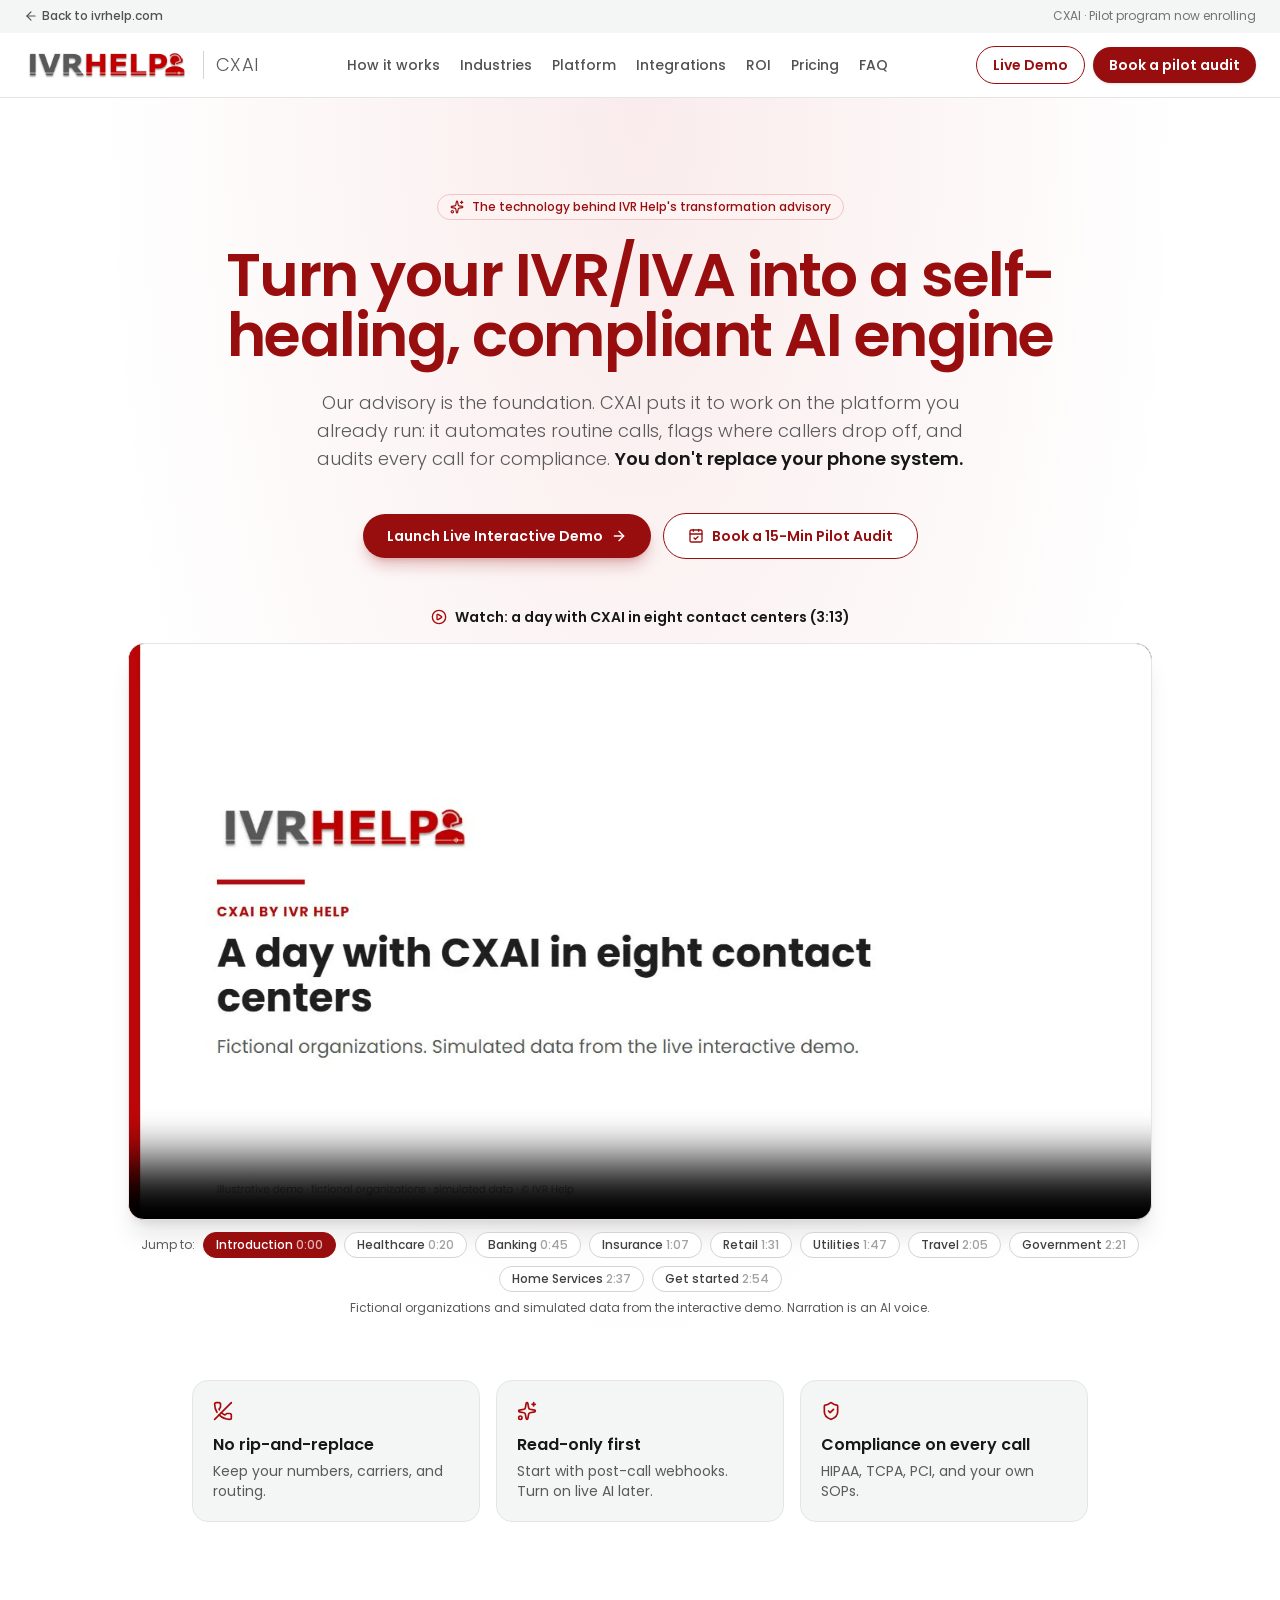
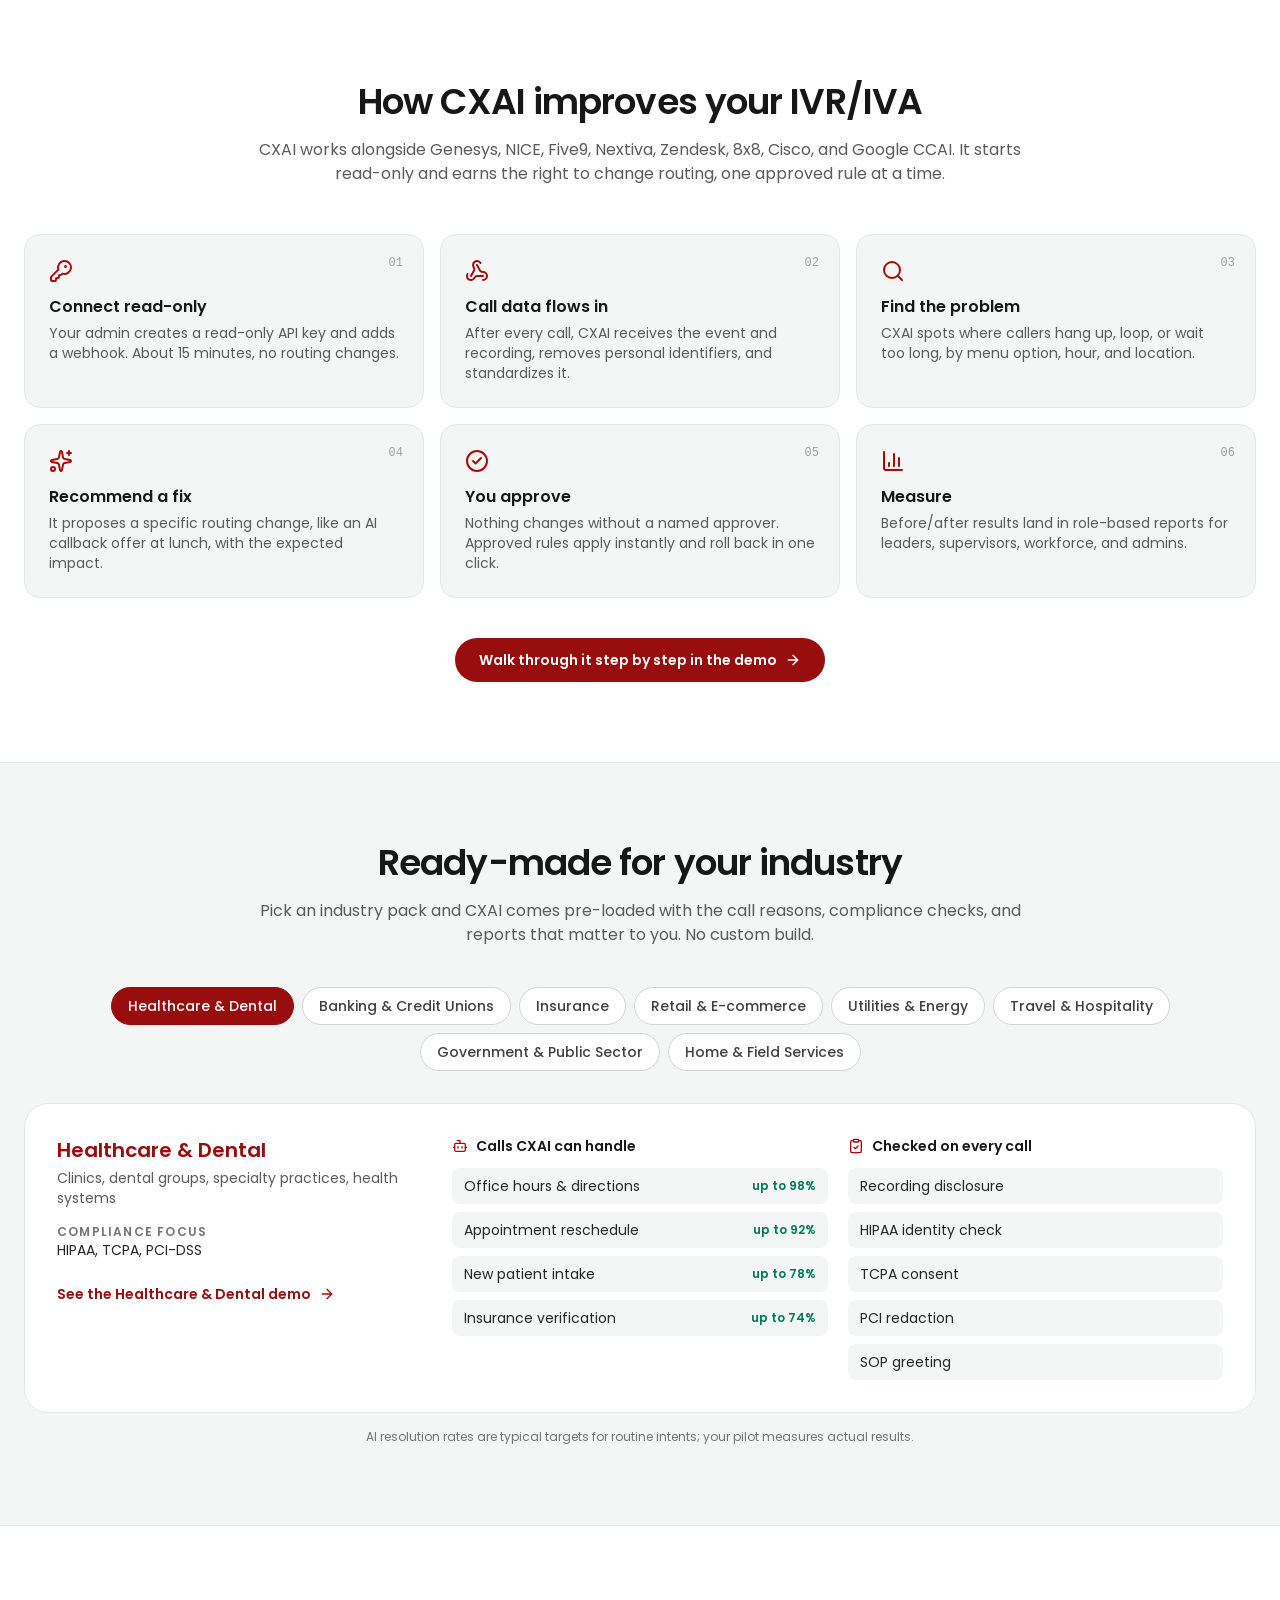
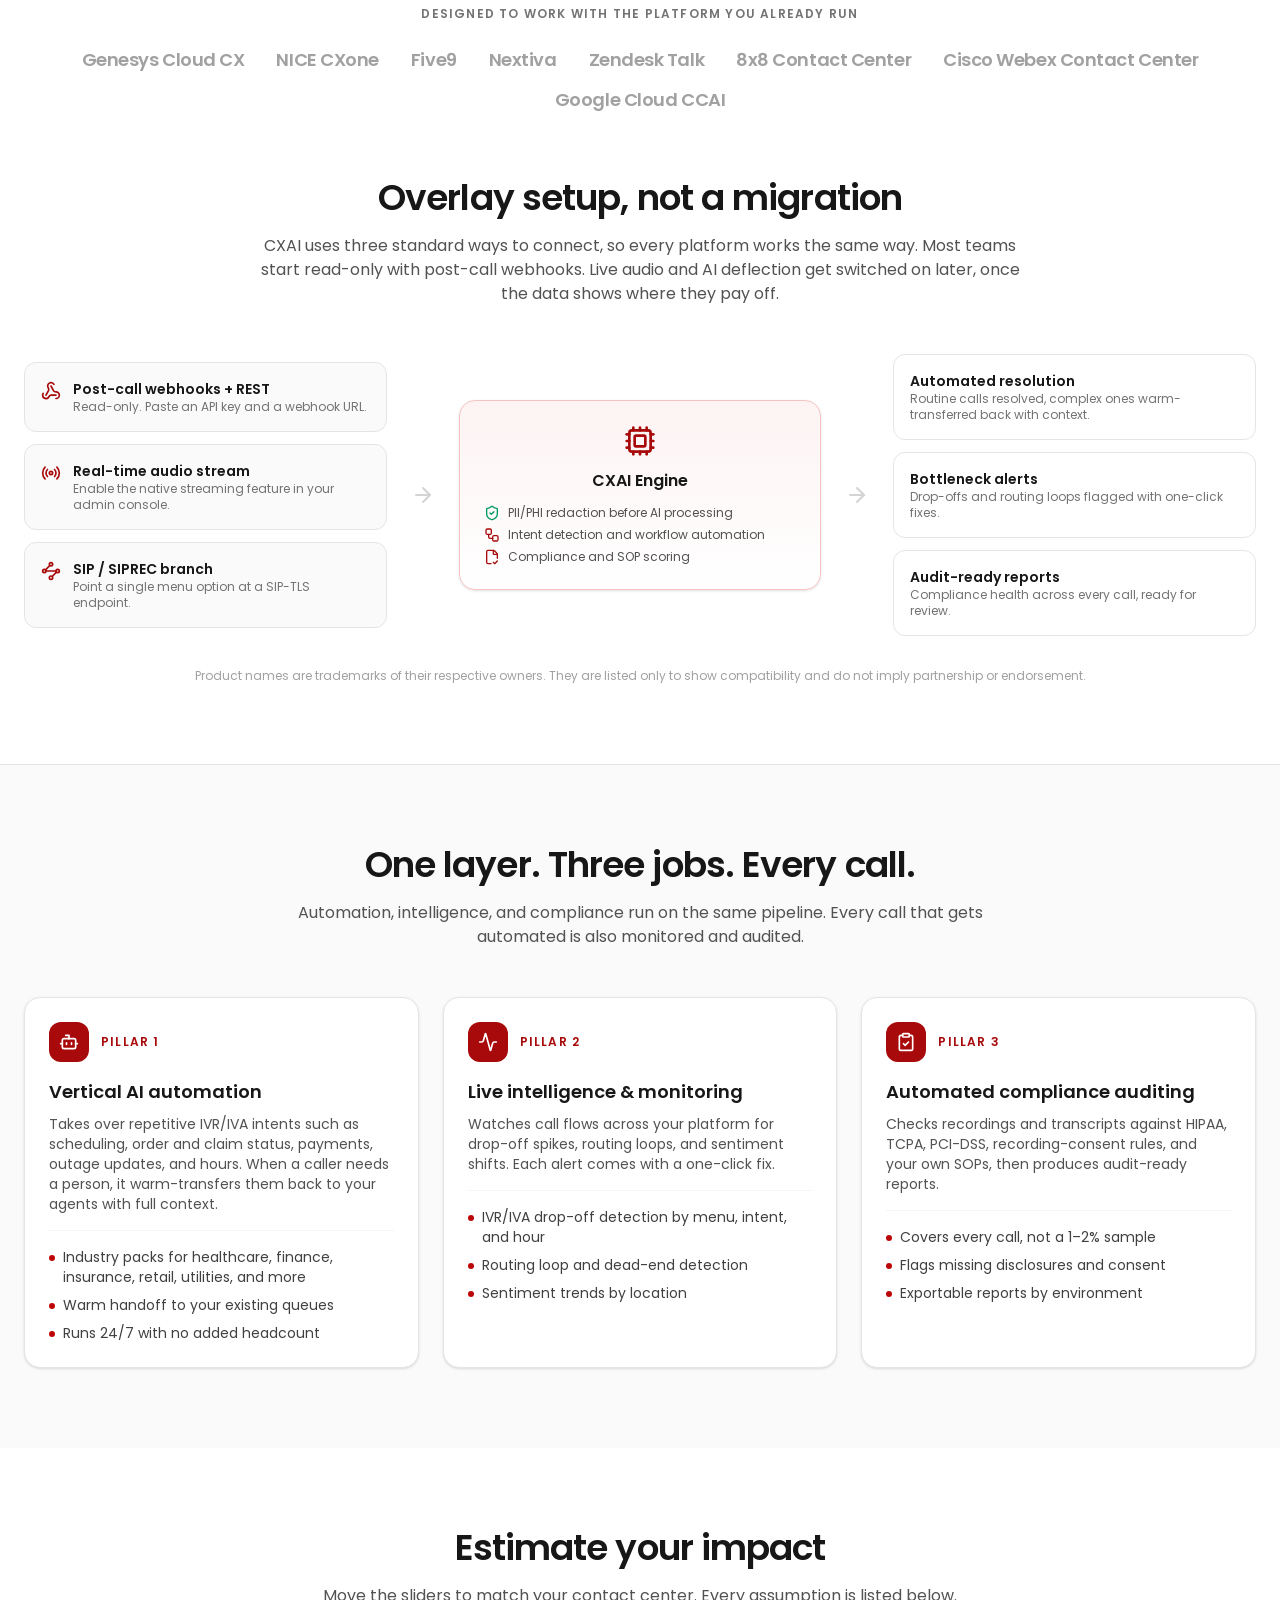
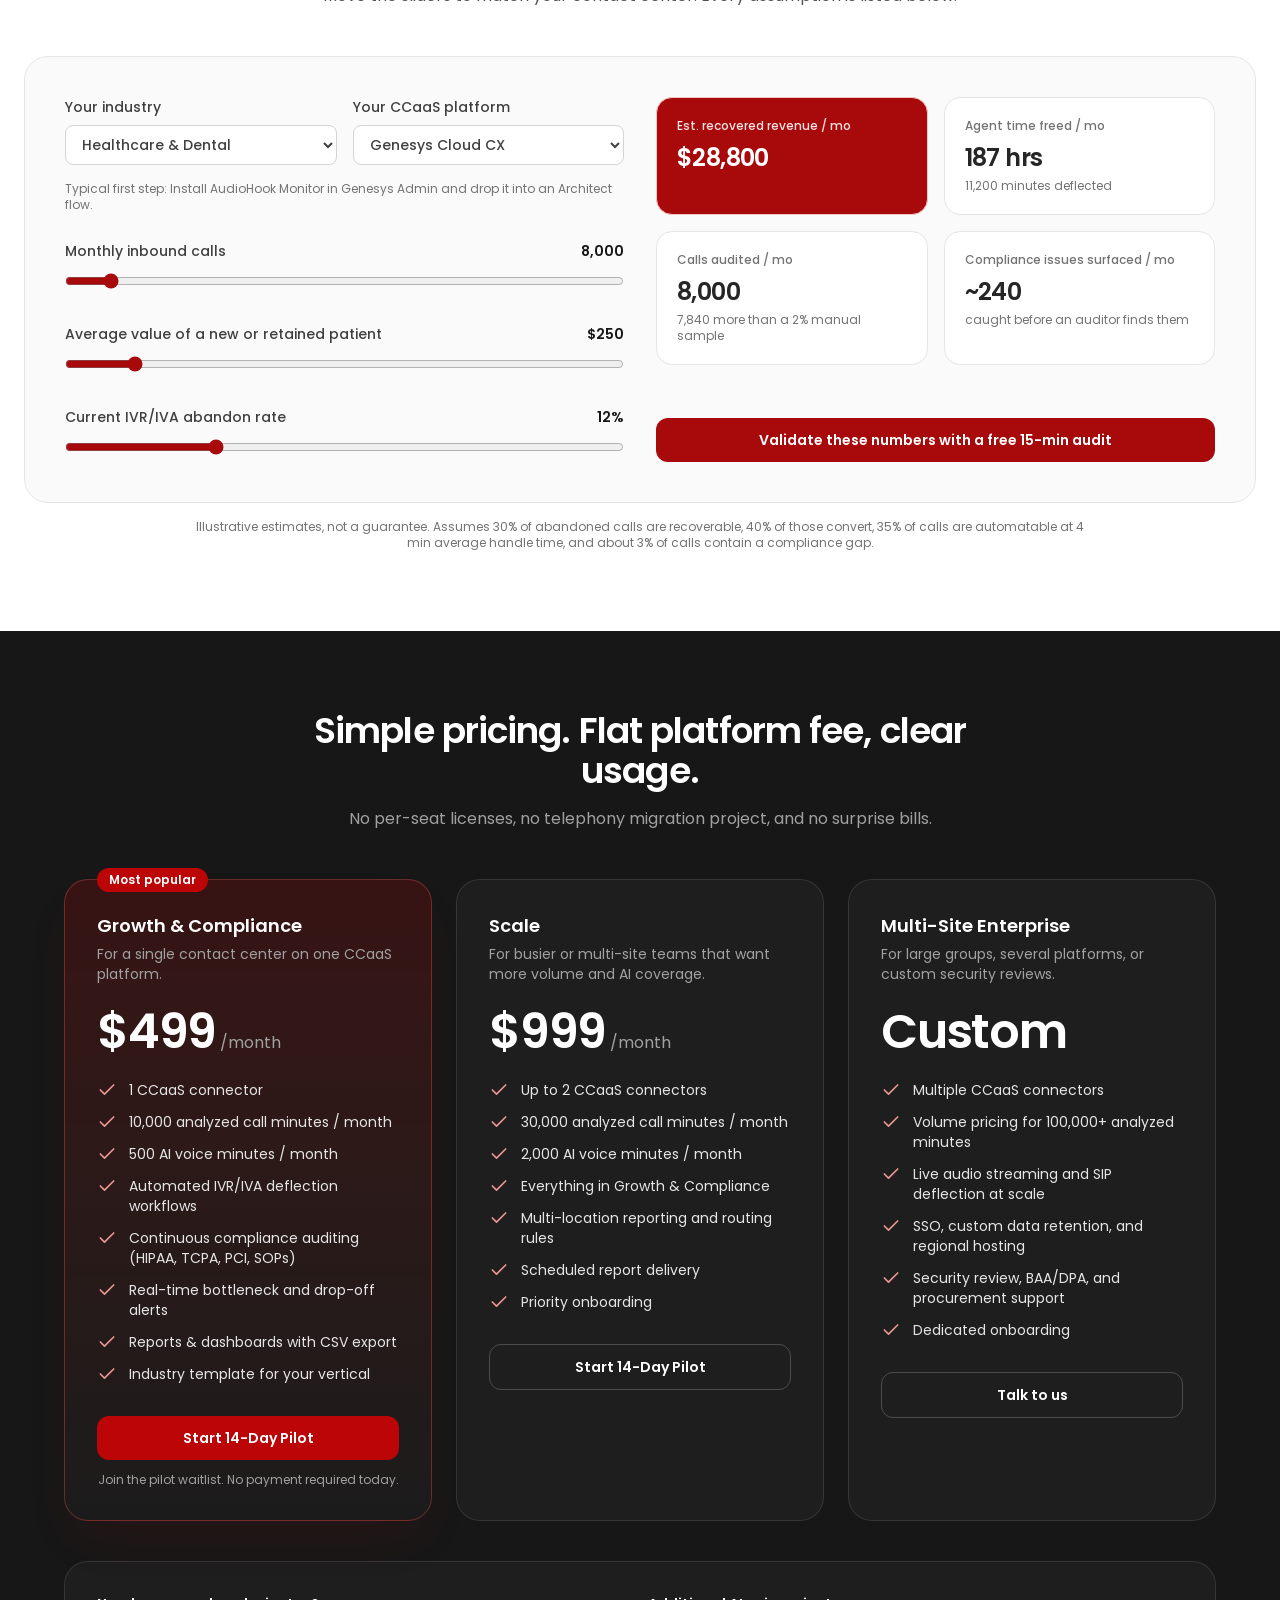
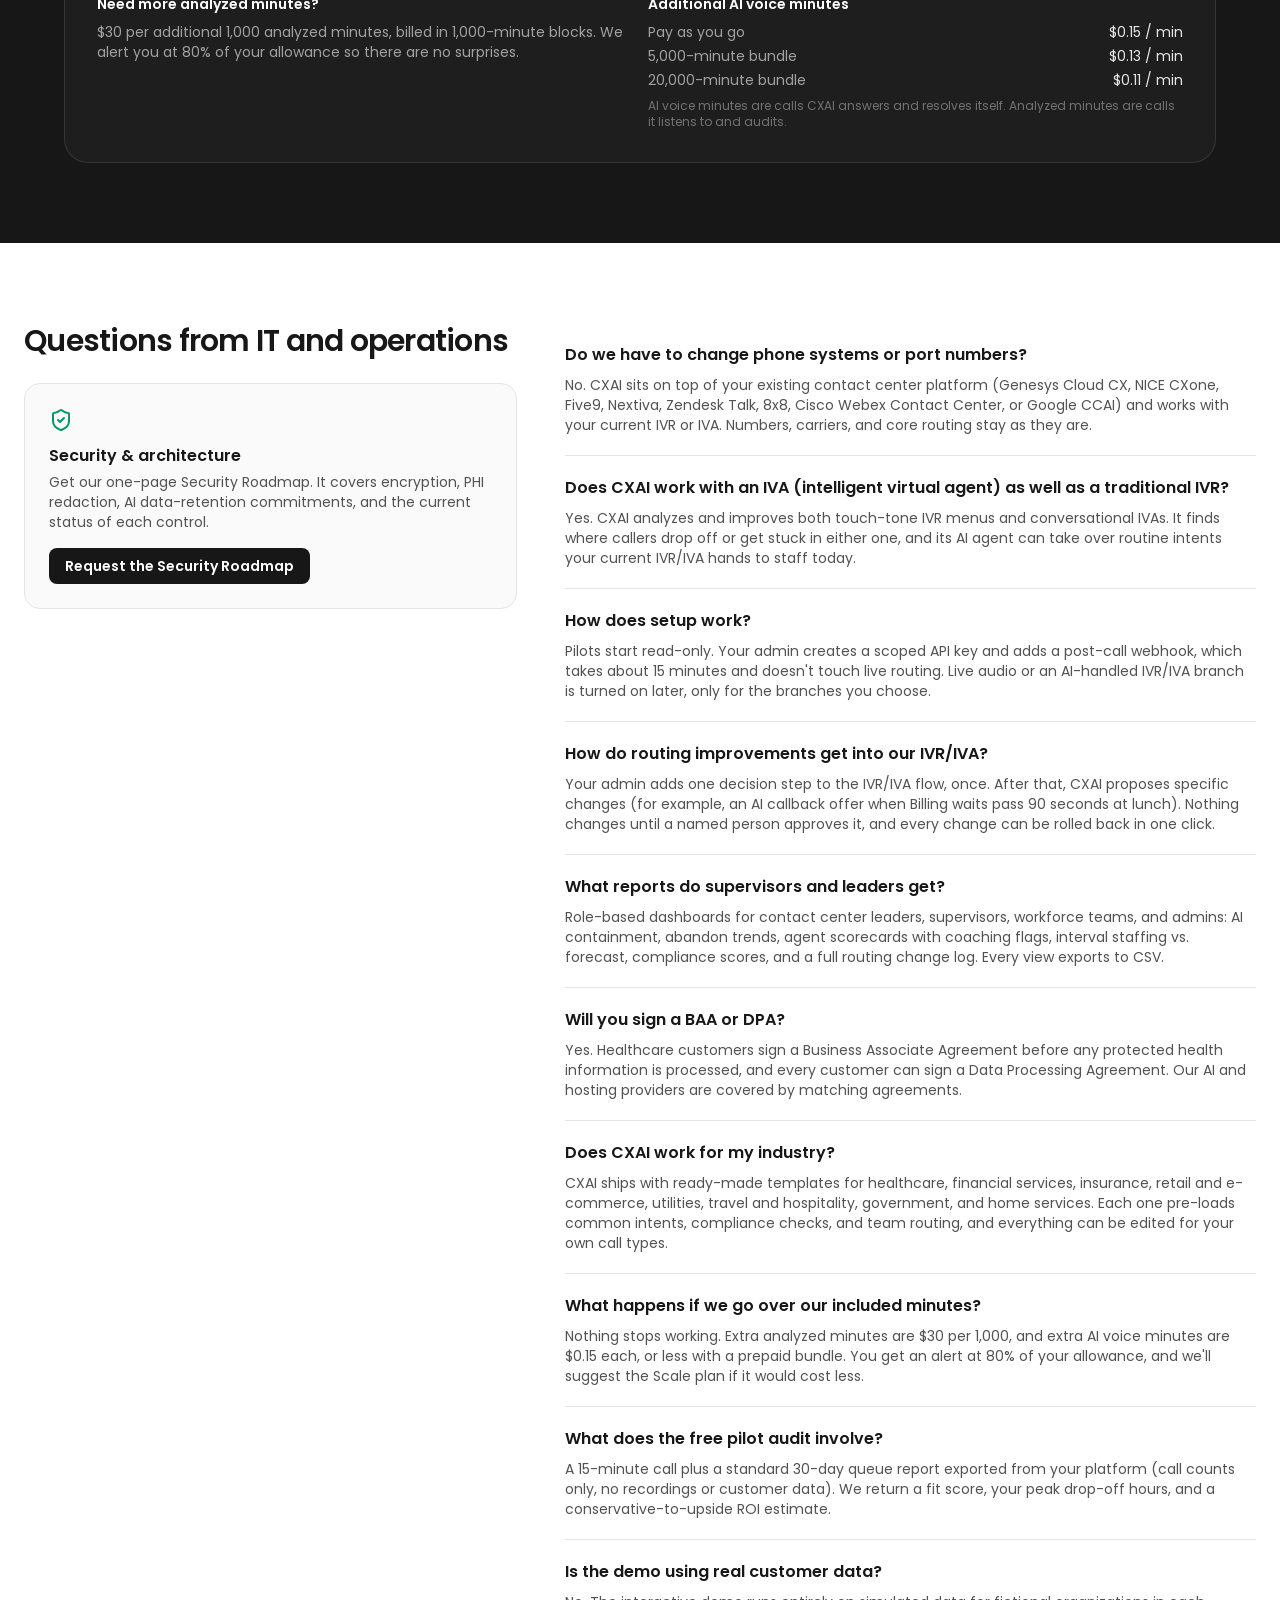
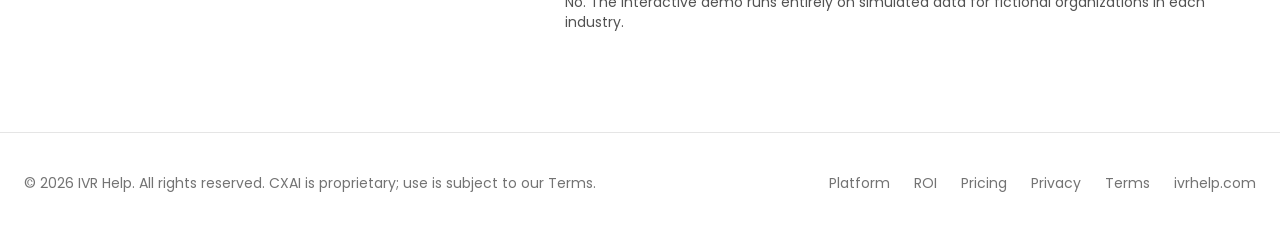
==== commit 27d97a8e: "Deploy site" ====
--- a/index.html
+++ b/index.html
@@ -1 +1 @@
-<!DOCTYPE html><html lang="en" class="NP86Ua_variable h-full antialiased"><head><meta charSet="utf-8"/><meta name="viewport" content="width=device-width, initial-scale=1"/><link rel="preload" href="/_next/static/media/13958cae6c93c43e-s.p.1h18_wedhzk4h.woff2" as="font" crossorigin="" type="font/woff2"/><link rel="preload" href="/_next/static/media/22a701959b157a82-s.p.2o7m9ogm38dql.woff2" as="font" crossorigin="" type="font/woff2"/><link rel="preload" href="/_next/static/media/2f0ae6d0ead4b7bb-s.p.38ww0mi76nb30.woff2" as="font" crossorigin="" type="font/woff2"/><link rel="preload" href="/_next/static/media/6bafae418e8a1b08-s.p.3o_v2fun1jzxk.woff2" as="font" crossorigin="" type="font/woff2"/><link rel="preload" href="/_next/static/media/76e9fd951b869c7b-s.p.3bh2vc0w-r-ll.woff2" as="font" crossorigin="" type="font/woff2"/><link rel="preload" href="/_next/static/media/dd9dfc3601372168-s.p.43zbiuwnnoiok.woff2" as="font" crossorigin="" type="font/woff2"/><link rel="preload" as="image" href="/ivrhelp-logo.png"/><link rel="stylesheet" href="/_next/static/chunks/1ldf8dedazwbf.css" data-precedence="next"/><link rel="preload" as="script" fetchPriority="low" href="/_next/static/chunks/310vm2bl3xxpt.js"/><script src="/_next/static/chunks/1wnov70f88xjy.js" async=""></script><script src="/_next/static/chunks/39_j1bdzreq0m.js" async=""></script><script src="/_next/static/chunks/1ruweq6if34eh.js" async=""></script><script src="/_next/static/chunks/turbopack-2u1d16houkiyo.js" async=""></script><script src="/_next/static/chunks/0_7u8kipfv59e.js" async=""></script><script src="/_next/static/chunks/10xwrm7i243ok.js" async=""></script><script src="/_next/static/chunks/1lp5t3tldvioj.js" async=""></script><meta name="next-size-adjust" content=""/><title>CXAI by IVR Help | AI IVR Automation &amp; Call Compliance for Your Contact Center</title><meta name="description" content="CXAI adds AI call automation, IVR/IVA drop-off analytics, and automated HIPAA/TCPA call compliance auditing to Genesys, NICE CXone, Five9, Nextiva, Zendesk, 8x8, Cisco, and Google CCAI. No phone system replacement."/><meta name="keywords" content="IVR optimization,IVR drop-off,call abandonment,AI IVR,IVA,intelligent virtual agent,IVR/IVA analytics,contact center AI,call compliance auditing,HIPAA call auditing,healthcare call center,dental practice phone system,Genesys,Five9,NICE CXone,Nextiva,8x8,Zendesk Talk,Cisco Webex Contact Center,Google CCAI"/><meta name="robots" content="index, follow"/><link rel="canonical" href="https://cxai.ivrhelp.com/"/><meta property="og:title" content="CXAI by IVR Help"/><meta property="og:description" content="Turn your IVR/IVA into a self-healing, compliant AI engine without replacing your phone system."/><meta property="og:url" content="https://cxai.ivrhelp.com/"/><meta property="og:site_name" content="CXAI by IVR Help"/><meta property="og:image" content="https://cxai.ivrhelp.com/og-cxai.png"/><meta property="og:image:width" content="1200"/><meta property="og:image:height" content="630"/><meta property="og:image:alt" content="CXAI by IVR Help"/><meta property="og:type" content="website"/><meta name="twitter:card" content="summary_large_image"/><meta name="twitter:title" content="CXAI by IVR Help"/><meta name="twitter:description" content="Turn your IVR/IVA into a self-healing, compliant AI engine without replacing your phone system."/><meta name="twitter:image" content="https://cxai.ivrhelp.com/og-cxai.png"/><link rel="icon" href="/icon.png?icon.1f5wd9lrhpkw6.png" sizes="192x192" type="image/png"/><script src="/_next/static/chunks/0cz1d0mv5g_q7.js" noModule=""></script></head><body class="flex min-h-full flex-col"><div hidden=""><!--$--><!--/$--></div><header class="no-print sticky top-0 z-40 border-b border-neutral-200 bg-white text-neutral-900"><div class="hidden border-b border-neutral-100 bg-[#f4f6f6] text-xs sm:block"><div class="mx-auto flex h-8 max-w-7xl items-center justify-between px-4 sm:px-6"><a href="https://www.ivrhelp.com" class="inline-flex items-center gap-1 font-medium text-neutral-600 hover:text-brand-700"><svg xmlns="http://www.w3.org/2000/svg" width="24" height="24" viewBox="0 0 24 24" fill="none" stroke="currentColor" stroke-width="2" stroke-linecap="round" stroke-linejoin="round" class="lucide lucide-arrow-left h-3.5 w-3.5" aria-hidden="true"><path d="m12 19-7-7 7-7"></path><path d="M19 12H5"></path></svg> Back to ivrhelp.com</a><span class="text-neutral-500">CXAI · Pilot program now enrolling</span></div></div><div class="mx-auto flex h-16 max-w-7xl items-center justify-between gap-4 px-4 sm:px-6"><a class="flex shrink-0 items-center gap-3" aria-label="CXAI home" href="/"><img src="/ivrhelp-logo.png" alt="IVR Help" width="459" height="88" class="h-7 w-auto sm:h-8"/><span class="hidden border-l border-neutral-300 pl-3 text-lg font-light tracking-wide text-charcoal sm:inline">CXAI</span></a><nav aria-label="Sections" class="hidden items-center gap-5 text-sm font-medium text-neutral-600 lg:flex"><a class="hover:text-brand-700" href="/#how-it-works">How it works</a><a class="hover:text-brand-700" href="/#industries">Industries</a><a class="hover:text-brand-700" href="/#platform">Platform</a><a class="hover:text-brand-700" href="/#integrations">Integrations</a><a class="hover:text-brand-700" href="/#roi">ROI</a><a class="hover:text-brand-700" href="/#pricing">Pricing</a><a class="hover:text-brand-700" href="/#faq">FAQ</a></nav><div class="flex items-center gap-2"><a class="hidden rounded-full px-4 py-2 text-sm font-semibold sm:inline-flex border border-brand-700 text-brand-700 hover:bg-brand-50" href="/demo/">Live Demo</a><button type="button" class="hidden rounded-full bg-brand-700 px-4 py-2 text-sm font-semibold text-white shadow-sm hover:bg-brand-500 md:inline-flex">Book a pilot audit</button><button type="button" class="rounded-lg p-2 text-neutral-700 hover:bg-neutral-100 lg:hidden" aria-label="Open menu" aria-expanded="false"><svg xmlns="http://www.w3.org/2000/svg" width="24" height="24" viewBox="0 0 24 24" fill="none" stroke="currentColor" stroke-width="2" stroke-linecap="round" stroke-linejoin="round" class="lucide lucide-menu h-5 w-5" aria-hidden="true"><path d="M4 5h16"></path><path d="M4 12h16"></path><path d="M4 19h16"></path></svg></button></div></div></header><main class="flex-1"><script type="application/ld+json">[{"@context":"https://schema.org","@type":"SoftwareApplication","name":"CXAI by IVR Help","applicationCategory":"BusinessApplication","operatingSystem":"Web","url":"https://cxai.ivrhelp.com","description":"AI call automation, IVR/IVA drop-off analytics, and automated call compliance auditing that plugs into Genesys, NICE CXone, Five9, Nextiva, Zendesk Talk, 8x8, Cisco Webex Contact Center, and Google CCAI.","offers":[{"@type":"Offer","name":"Growth & Compliance","price":"499","priceCurrency":"USD","description":"Per month"},{"@type":"Offer","name":"Scale","price":"999","priceCurrency":"USD","description":"Per month"}],"publisher":{"@type":"Organization","name":"IVR Help","url":"https://www.ivrhelp.com"}},{"@context":"https://schema.org","@type":"FAQPage","mainEntity":[{"@type":"Question","name":"Do we have to change phone systems or port numbers?","acceptedAnswer":{"@type":"Answer","text":"No. CXAI sits on top of your existing contact center platform (Genesys Cloud CX, NICE CXone, Five9, Nextiva, Zendesk Talk, 8x8, Cisco Webex Contact Center, or Google CCAI) and works with your current IVR or IVA. Numbers, carriers, and core routing stay as they are."}},{"@type":"Question","name":"Does CXAI work with an IVA (intelligent virtual agent) as well as a traditional IVR?","acceptedAnswer":{"@type":"Answer","text":"Yes. CXAI analyzes and improves both touch-tone IVR menus and conversational IVAs. It finds where callers drop off or get stuck in either one, and its AI agent can take over routine intents your current IVR/IVA hands to staff today."}},{"@type":"Question","name":"How does setup work?","acceptedAnswer":{"@type":"Answer","text":"Pilots start read-only. Your admin creates a scoped API key and adds a post-call webhook, which takes about 15 minutes and doesn't touch live routing. Live audio or an AI-handled IVR/IVA branch is turned on later, only for the branches you choose."}},{"@type":"Question","name":"How do routing improvements get into our IVR/IVA?","acceptedAnswer":{"@type":"Answer","text":"Your admin adds one decision step to the IVR/IVA flow, once. After that, CXAI proposes specific changes (for example, an AI callback offer when Billing waits pass 90 seconds at lunch). Nothing changes until a named person approves it, and every change can be rolled back in one click."}},{"@type":"Question","name":"What reports do supervisors and leaders get?","acceptedAnswer":{"@type":"Answer","text":"Role-based dashboards for contact center leaders, supervisors, workforce teams, and admins: AI containment, abandon trends, agent scorecards with coaching flags, interval staffing vs. forecast, compliance scores, and a full routing change log. Every view exports to CSV."}},{"@type":"Question","name":"Will you sign a BAA or DPA?","acceptedAnswer":{"@type":"Answer","text":"Yes. Healthcare customers sign a Business Associate Agreement before any protected health information is processed, and every customer can sign a Data Processing Agreement. Our AI and hosting providers are covered by matching agreements."}},{"@type":"Question","name":"Does CXAI work for my industry?","acceptedAnswer":{"@type":"Answer","text":"CXAI ships with ready-made templates for healthcare, financial services, insurance, retail and e-commerce, utilities, travel and hospitality, government, and home services. Each one pre-loads common intents, compliance checks, and team routing, and everything can be edited for your own call types."}},{"@type":"Question","name":"What happens if we go over our included minutes?","acceptedAnswer":{"@type":"Answer","text":"Nothing stops working. Extra analyzed minutes are $30 per 1,000, and extra AI voice minutes are $0.15 each, or less with a prepaid bundle. You get an alert at 80% of your allowance, and we'll suggest the Scale plan if it would cost less."}},{"@type":"Question","name":"What does the free pilot audit involve?","acceptedAnswer":{"@type":"Answer","text":"A 15-minute call plus a standard 30-day queue report exported from your platform (call counts only, no recordings or customer data). We return a fit score, your peak drop-off hours, and a conservative-to-upside ROI estimate."}},{"@type":"Question","name":"Is the demo using real customer data?","acceptedAnswer":{"@type":"Answer","text":"No. The interactive demo runs entirely on simulated data for fictional organizations in each industry."}}]}]</script><section class="relative overflow-hidden bg-white"><div aria-hidden="true" class="pointer-events-none absolute inset-0 bg-[radial-gradient(ellipse_at_top,rgba(187,5,6,0.08),transparent_60%)]"></div><div class="relative mx-auto max-w-7xl px-4 pb-20 pt-16 sm:px-6 lg:pt-24"><div class="mx-auto max-w-4xl text-center"><p class="inline-flex items-center gap-2 rounded-full border border-brand-200 bg-brand-50 px-3 py-1 text-xs font-medium text-brand-700"><svg xmlns="http://www.w3.org/2000/svg" width="24" height="24" viewBox="0 0 24 24" fill="none" stroke="currentColor" stroke-width="2" stroke-linecap="round" stroke-linejoin="round" class="lucide lucide-sparkles lucide-stars h-3.5 w-3.5" aria-hidden="true"><path d="M11.017 2.814a1 1 0 0 1 1.966 0l1.051 5.558a2 2 0 0 0 1.594 1.594l5.558 1.051a1 1 0 0 1 0 1.966l-5.558 1.051a2 2 0 0 0-1.594 1.594l-1.051 5.558a1 1 0 0 1-1.966 0l-1.051-5.558a2 2 0 0 0-1.594-1.594l-5.558-1.051a1 1 0 0 1 0-1.966l5.558-1.051a2 2 0 0 0 1.594-1.594z"></path><path d="M20 2v4"></path><path d="M22 4h-4"></path><circle cx="4" cy="20" r="2"></circle></svg> The technology behind IVR Help&#x27;s transformation advisory</p><h1 class="mt-6 text-4xl font-semibold tracking-tight text-brand-700 sm:text-6xl">Turn your IVR/IVA into a self-healing, compliant AI engine</h1><p class="mx-auto mt-6 max-w-2xl text-lg font-light text-charcoal">Our advisory is the foundation. CXAI puts it to work on the platform you already run: it automates routine calls, flags where callers drop off, and audits every call for compliance.<!-- --> <strong class="font-semibold text-neutral-900">You don&#x27;t replace your phone system.</strong></p><div class="mt-10 flex flex-col items-center justify-center gap-3 sm:flex-row"><a class="inline-flex items-center gap-2 rounded-full bg-brand-700 px-6 py-3 text-sm font-semibold text-white shadow-lg shadow-brand-700/25 hover:bg-brand-500" href="/demo/">Launch Live Interactive Demo <svg xmlns="http://www.w3.org/2000/svg" width="24" height="24" viewBox="0 0 24 24" fill="none" stroke="currentColor" stroke-width="2" stroke-linecap="round" stroke-linejoin="round" class="lucide lucide-arrow-right h-4 w-4" aria-hidden="true"><path d="M5 12h14"></path><path d="m12 5 7 7-7 7"></path></svg></a><button type="button" class="inline-flex items-center gap-2 rounded-full border border-brand-700 bg-white px-6 py-3 text-sm font-semibold text-brand-700 hover:bg-brand-50"><svg xmlns="http://www.w3.org/2000/svg" width="24" height="24" viewBox="0 0 24 24" fill="none" stroke="currentColor" stroke-width="2" stroke-linecap="round" stroke-linejoin="round" class="lucide lucide-calendar-check h-4 w-4" aria-hidden="true"><path d="M8 2v3"></path><path d="M16 2v3"></path><rect x="3" y="3" width="18" height="18" rx="2"></rect><path d="M3 9h18"></path><path d="m9 15 2 2 4-4"></path></svg> Book a 15-Min Pilot Audit</button></div></div><dl class="mx-auto mt-16 grid max-w-4xl gap-4 sm:grid-cols-3"><div class="rounded-2xl border border-neutral-200 bg-[#f4f6f6] p-5 text-left"><svg xmlns="http://www.w3.org/2000/svg" width="24" height="24" viewBox="0 0 24 24" fill="none" stroke="currentColor" stroke-width="2" stroke-linecap="round" stroke-linejoin="round" class="lucide lucide-phone-off h-5 w-5 text-brand-600" aria-hidden="true"><path d="M10.1 13.9a14 14 0 0 0 3.732 2.668 1 1 0 0 0 1.213-.303l.355-.465A2 2 0 0 1 17 15h3a2 2 0 0 1 2 2v3a2 2 0 0 1-2 2 18 18 0 0 1-12.728-5.272"></path><path d="M22 2 2 22"></path><path d="M4.76 13.582A18 18 0 0 1 2 4a2 2 0 0 1 2-2h3a2 2 0 0 1 2 2v3a2 2 0 0 1-.8 1.6l-.468.351a1 1 0 0 0-.292 1.233 14 14 0 0 0 .244.473"></path></svg><dt class="mt-3 font-semibold text-neutral-900">No rip-and-replace</dt><dd class="mt-1 text-sm text-charcoal">Keep your numbers, carriers, and routing.</dd></div><div class="rounded-2xl border border-neutral-200 bg-[#f4f6f6] p-5 text-left"><svg xmlns="http://www.w3.org/2000/svg" width="24" height="24" viewBox="0 0 24 24" fill="none" stroke="currentColor" stroke-width="2" stroke-linecap="round" stroke-linejoin="round" class="lucide lucide-sparkles lucide-stars h-5 w-5 text-brand-600" aria-hidden="true"><path d="M11.017 2.814a1 1 0 0 1 1.966 0l1.051 5.558a2 2 0 0 0 1.594 1.594l5.558 1.051a1 1 0 0 1 0 1.966l-5.558 1.051a2 2 0 0 0-1.594 1.594l-1.051 5.558a1 1 0 0 1-1.966 0l-1.051-5.558a2 2 0 0 0-1.594-1.594l-5.558-1.051a1 1 0 0 1 0-1.966l5.558-1.051a2 2 0 0 0 1.594-1.594z"></path><path d="M20 2v4"></path><path d="M22 4h-4"></path><circle cx="4" cy="20" r="2"></circle></svg><dt class="mt-3 font-semibold text-neutral-900">Read-only first</dt><dd class="mt-1 text-sm text-charcoal">Start with post-call webhooks. Turn on live AI later.</dd></div><div class="rounded-2xl border border-neutral-200 bg-[#f4f6f6] p-5 text-left"><svg xmlns="http://www.w3.org/2000/svg" width="24" height="24" viewBox="0 0 24 24" fill="none" stroke="currentColor" stroke-width="2" stroke-linecap="round" stroke-linejoin="round" class="lucide lucide-shield-check h-5 w-5 text-brand-600" aria-hidden="true"><path d="M20 13c0 5-3.5 7.5-7.66 8.95a1 1 0 0 1-.67-.01C7.5 20.5 4 18 4 13V6a1 1 0 0 1 1-1c2 0 4.5-1.2 6.24-2.72a1.17 1.17 0 0 1 1.52 0C14.51 3.81 17 5 19 5a1 1 0 0 1 1 1z"></path><path d="m9 12 2 2 4-4"></path></svg><dt class="mt-3 font-semibold text-neutral-900">Compliance on every call</dt><dd class="mt-1 text-sm text-charcoal">HIPAA, TCPA, PCI, and your own SOPs.</dd></div></dl></div></section><section id="how-it-works" class="border-b border-neutral-200 bg-white py-20"><div class="mx-auto max-w-7xl px-4 sm:px-6"><div class="mx-auto max-w-3xl text-center"><h2 class="text-3xl font-semibold tracking-tight text-neutral-900 sm:text-4xl">How CXAI improves your IVR/IVA</h2><p class="mt-4 text-charcoal">CXAI works alongside Genesys, NICE, Five9, Nextiva, Zendesk, 8x8, Cisco, and Google CCAI. It starts read-only and earns the right to change routing, one approved rule at a time.</p></div><ol class="mt-12 grid gap-4 sm:grid-cols-2 lg:grid-cols-3"><li class="relative rounded-2xl border border-neutral-200 bg-[#f4f6f6] p-6"><span class="absolute right-5 top-5 font-mono text-xs text-neutral-400">0<!-- -->1</span><svg xmlns="http://www.w3.org/2000/svg" width="24" height="24" viewBox="0 0 24 24" fill="none" stroke="currentColor" stroke-width="2" stroke-linecap="round" stroke-linejoin="round" class="lucide lucide-key-round h-6 w-6 text-brand-600" aria-hidden="true"><path d="M2.586 17.414A2 2 0 0 0 2 18.828V21a1 1 0 0 0 1 1h3a1 1 0 0 0 1-1v-1a1 1 0 0 1 1-1h1a1 1 0 0 0 1-1v-1a1 1 0 0 1 1-1h.172a2 2 0 0 0 1.414-.586l.814-.814a6.5 6.5 0 1 0-4-4z"></path><circle cx="16.5" cy="7.5" r=".5" fill="currentColor"></circle></svg><h3 class="mt-3 font-semibold text-neutral-900">Connect read-only</h3><p class="mt-1 text-sm text-charcoal">Your admin creates a read-only API key and adds a webhook. About 15 minutes, no routing changes.</p></li><li class="relative rounded-2xl border border-neutral-200 bg-[#f4f6f6] p-6"><span class="absolute right-5 top-5 font-mono text-xs text-neutral-400">0<!-- -->2</span><svg xmlns="http://www.w3.org/2000/svg" width="24" height="24" viewBox="0 0 24 24" fill="none" stroke="currentColor" stroke-width="2" stroke-linecap="round" stroke-linejoin="round" class="lucide lucide-webhook h-6 w-6 text-brand-600" aria-hidden="true"><path d="M18 16.98h-5.99c-1.1 0-1.95.94-2.48 1.9A4 4 0 0 1 2 17c.01-.7.2-1.4.57-2"></path><path d="m6 17 3.13-5.78c.53-.97.1-2.18-.5-3.1a4 4 0 1 1 6.89-4.06"></path><path d="m12 6 3.13 5.73C15.66 12.7 16.9 13 18 13a4 4 0 0 1 0 8"></path></svg><h3 class="mt-3 font-semibold text-neutral-900">Call data flows in</h3><p class="mt-1 text-sm text-charcoal">After every call, CXAI receives the event and recording, removes personal identifiers, and standardizes it.</p></li><li class="relative rounded-2xl border border-neutral-200 bg-[#f4f6f6] p-6"><span class="absolute right-5 top-5 font-mono text-xs text-neutral-400">0<!-- -->3</span><svg xmlns="http://www.w3.org/2000/svg" width="24" height="24" viewBox="0 0 24 24" fill="none" stroke="currentColor" stroke-width="2" stroke-linecap="round" stroke-linejoin="round" class="lucide lucide-search h-6 w-6 text-brand-600" aria-hidden="true"><path d="m21 21-4.34-4.34"></path><circle cx="11" cy="11" r="8"></circle></svg><h3 class="mt-3 font-semibold text-neutral-900">Find the problem</h3><p class="mt-1 text-sm text-charcoal">CXAI spots where callers hang up, loop, or wait too long, by menu option, hour, and location.</p></li><li class="relative rounded-2xl border border-neutral-200 bg-[#f4f6f6] p-6"><span class="absolute right-5 top-5 font-mono text-xs text-neutral-400">0<!-- -->4</span><svg xmlns="http://www.w3.org/2000/svg" width="24" height="24" viewBox="0 0 24 24" fill="none" stroke="currentColor" stroke-width="2" stroke-linecap="round" stroke-linejoin="round" class="lucide lucide-sparkles lucide-stars h-6 w-6 text-brand-600" aria-hidden="true"><path d="M11.017 2.814a1 1 0 0 1 1.966 0l1.051 5.558a2 2 0 0 0 1.594 1.594l5.558 1.051a1 1 0 0 1 0 1.966l-5.558 1.051a2 2 0 0 0-1.594 1.594l-1.051 5.558a1 1 0 0 1-1.966 0l-1.051-5.558a2 2 0 0 0-1.594-1.594l-5.558-1.051a1 1 0 0 1 0-1.966l5.558-1.051a2 2 0 0 0 1.594-1.594z"></path><path d="M20 2v4"></path><path d="M22 4h-4"></path><circle cx="4" cy="20" r="2"></circle></svg><h3 class="mt-3 font-semibold text-neutral-900">Recommend a fix</h3><p class="mt-1 text-sm text-charcoal">It proposes a specific routing change, like an AI callback offer at lunch, with the expected impact.</p></li><li class="relative rounded-2xl border border-neutral-200 bg-[#f4f6f6] p-6"><span class="absolute right-5 top-5 font-mono text-xs text-neutral-400">0<!-- -->5</span><svg xmlns="http://www.w3.org/2000/svg" width="24" height="24" viewBox="0 0 24 24" fill="none" stroke="currentColor" stroke-width="2" stroke-linecap="round" stroke-linejoin="round" class="lucide lucide-circle-check lucide-check-circle-2 h-6 w-6 text-brand-600" aria-hidden="true"><circle cx="12" cy="12" r="10"></circle><path d="m16 9-5.5 5.5L8 12"></path></svg><h3 class="mt-3 font-semibold text-neutral-900">You approve</h3><p class="mt-1 text-sm text-charcoal">Nothing changes without a named approver. Approved rules apply instantly and roll back in one click.</p></li><li class="relative rounded-2xl border border-neutral-200 bg-[#f4f6f6] p-6"><span class="absolute right-5 top-5 font-mono text-xs text-neutral-400">0<!-- -->6</span><svg xmlns="http://www.w3.org/2000/svg" width="24" height="24" viewBox="0 0 24 24" fill="none" stroke="currentColor" stroke-width="2" stroke-linecap="round" stroke-linejoin="round" class="lucide lucide-chart-column lucide-bar-chart-3 h-6 w-6 text-brand-600" aria-hidden="true"><path d="M3 3v16a2 2 0 0 0 2 2h16"></path><path d="M18 17V9"></path><path d="M13 17V5"></path><path d="M8 17v-3"></path></svg><h3 class="mt-3 font-semibold text-neutral-900">Measure</h3><p class="mt-1 text-sm text-charcoal">Before/after results land in role-based reports for leaders, supervisors, workforce, and admins.</p></li></ol><div class="mt-10 text-center"><a class="inline-flex items-center gap-2 rounded-full bg-brand-700 px-6 py-3 text-sm font-semibold text-white hover:bg-brand-500" href="/demo/">Walk through it step by step in the demo <svg xmlns="http://www.w3.org/2000/svg" width="24" height="24" viewBox="0 0 24 24" fill="none" stroke="currentColor" stroke-width="2" stroke-linecap="round" stroke-linejoin="round" class="lucide lucide-arrow-right h-4 w-4" aria-hidden="true"><path d="M5 12h14"></path><path d="m12 5 7 7-7 7"></path></svg></a></div></div></section><section id="industries" class="border-b border-neutral-200 bg-[#f4f6f6] py-20"><div class="mx-auto max-w-7xl px-4 sm:px-6"><div class="mx-auto max-w-3xl text-center"><h2 class="text-3xl font-semibold tracking-tight text-neutral-900 sm:text-4xl">Ready-made for your industry</h2><p class="mt-4 text-charcoal">Pick an industry pack and CXAI comes pre-loaded with the call reasons, compliance checks, and reports that matter to you. No custom build.</p></div><div class="mt-10 flex flex-wrap justify-center gap-2"><button type="button" class="rounded-full border px-4 py-2 text-sm font-medium transition border-brand-700 bg-brand-700 text-white">Healthcare &amp; Dental</button><button type="button" class="rounded-full border px-4 py-2 text-sm font-medium transition border-neutral-300 bg-white text-neutral-700 hover:border-brand-400">Banking &amp; Credit Unions</button><button type="button" class="rounded-full border px-4 py-2 text-sm font-medium transition border-neutral-300 bg-white text-neutral-700 hover:border-brand-400">Insurance</button><button type="button" class="rounded-full border px-4 py-2 text-sm font-medium transition border-neutral-300 bg-white text-neutral-700 hover:border-brand-400">Retail &amp; E-commerce</button><button type="button" class="rounded-full border px-4 py-2 text-sm font-medium transition border-neutral-300 bg-white text-neutral-700 hover:border-brand-400">Utilities &amp; Energy</button><button type="button" class="rounded-full border px-4 py-2 text-sm font-medium transition border-neutral-300 bg-white text-neutral-700 hover:border-brand-400">Travel &amp; Hospitality</button><button type="button" class="rounded-full border px-4 py-2 text-sm font-medium transition border-neutral-300 bg-white text-neutral-700 hover:border-brand-400">Government &amp; Public Sector</button><button type="button" class="rounded-full border px-4 py-2 text-sm font-medium transition border-neutral-300 bg-white text-neutral-700 hover:border-brand-400">Home &amp; Field Services</button></div><div class="mt-8 grid gap-5 rounded-3xl border border-neutral-200 bg-white p-6 md:grid-cols-3 md:p-8"><div><h3 class="text-xl font-semibold text-brand-700">Healthcare &amp; Dental</h3><p class="mt-1 text-sm text-charcoal">Clinics, dental groups, specialty practices, health systems</p><p class="mt-4 text-xs font-semibold uppercase tracking-widest text-neutral-500">Compliance focus</p><p class="text-sm text-neutral-800">HIPAA, TCPA, PCI-DSS</p><a class="mt-6 inline-flex items-center gap-2 text-sm font-semibold text-brand-700 hover:text-brand-500" href="/demo/">See the <!-- -->Healthcare &amp; Dental<!-- --> demo <svg xmlns="http://www.w3.org/2000/svg" width="24" height="24" viewBox="0 0 24 24" fill="none" stroke="currentColor" stroke-width="2" stroke-linecap="round" stroke-linejoin="round" class="lucide lucide-arrow-right h-4 w-4" aria-hidden="true"><path d="M5 12h14"></path><path d="m12 5 7 7-7 7"></path></svg></a></div><div><p class="flex items-center gap-2 text-sm font-semibold text-neutral-900"><svg xmlns="http://www.w3.org/2000/svg" width="24" height="24" viewBox="0 0 24 24" fill="none" stroke="currentColor" stroke-width="2" stroke-linecap="round" stroke-linejoin="round" class="lucide lucide-bot h-4 w-4 text-brand-600" aria-hidden="true"><path d="M12 8V4H8"></path><rect width="16" height="12" x="4" y="8" rx="2"></rect><path d="M2 14h2"></path><path d="M20 14h2"></path><path d="M15 13v2"></path><path d="M9 13v2"></path></svg> Calls CXAI can handle</p><ul class="mt-3 space-y-2"><li class="flex items-center justify-between gap-3 rounded-lg bg-[#f4f6f6] px-3 py-2 text-sm"><span>Office hours &amp; directions</span><span class="shrink-0 text-xs font-semibold text-emerald-700">up to <!-- -->98<!-- -->%</span></li><li class="flex items-center justify-between gap-3 rounded-lg bg-[#f4f6f6] px-3 py-2 text-sm"><span>Appointment reschedule</span><span class="shrink-0 text-xs font-semibold text-emerald-700">up to <!-- -->92<!-- -->%</span></li><li class="flex items-center justify-between gap-3 rounded-lg bg-[#f4f6f6] px-3 py-2 text-sm"><span>New patient intake</span><span class="shrink-0 text-xs font-semibold text-emerald-700">up to <!-- -->78<!-- -->%</span></li><li class="flex items-center justify-between gap-3 rounded-lg bg-[#f4f6f6] px-3 py-2 text-sm"><span>Insurance verification</span><span class="shrink-0 text-xs font-semibold text-emerald-700">up to <!-- -->74<!-- -->%</span></li></ul></div><div><p class="flex items-center gap-2 text-sm font-semibold text-neutral-900"><svg xmlns="http://www.w3.org/2000/svg" width="24" height="24" viewBox="0 0 24 24" fill="none" stroke="currentColor" stroke-width="2" stroke-linecap="round" stroke-linejoin="round" class="lucide lucide-clipboard-check h-4 w-4 text-brand-600" aria-hidden="true"><rect width="8" height="4" x="8" y="2" rx="1" ry="1"></rect><path d="M16 4h2a2 2 0 0 1 2 2v14a2 2 0 0 1-2 2H6a2 2 0 0 1-2-2V6a2 2 0 0 1 2-2h2"></path><path d="m9 14 2 2 4-4"></path></svg> Checked on every call</p><ul class="mt-3 space-y-2"><li class="rounded-lg bg-[#f4f6f6] px-3 py-2 text-sm">Recording disclosure</li><li class="rounded-lg bg-[#f4f6f6] px-3 py-2 text-sm">HIPAA identity check</li><li class="rounded-lg bg-[#f4f6f6] px-3 py-2 text-sm">TCPA consent</li><li class="rounded-lg bg-[#f4f6f6] px-3 py-2 text-sm">PCI redaction</li><li class="rounded-lg bg-[#f4f6f6] px-3 py-2 text-sm">SOP greeting</li></ul></div></div><p class="mt-4 text-center text-xs text-neutral-500">AI resolution rates are typical targets for routine intents; your pilot measures actual results.</p></div></section><section id="integrations" class="border-b border-neutral-200 bg-white py-20"><div class="mx-auto max-w-7xl px-4 sm:px-6"><p class="text-center text-xs font-semibold uppercase tracking-widest text-neutral-500">Designed to work with the platform you already run</p><ul class="mt-6 flex flex-wrap items-center justify-center gap-x-8 gap-y-3"><li class="text-lg font-semibold tracking-tight text-neutral-400">Genesys Cloud CX</li><li class="text-lg font-semibold tracking-tight text-neutral-400">NICE CXone</li><li class="text-lg font-semibold tracking-tight text-neutral-400">Five9</li><li class="text-lg font-semibold tracking-tight text-neutral-400">Nextiva</li><li class="text-lg font-semibold tracking-tight text-neutral-400">Zendesk Talk</li><li class="text-lg font-semibold tracking-tight text-neutral-400">8x8 Contact Center</li><li class="text-lg font-semibold tracking-tight text-neutral-400">Cisco Webex Contact Center</li><li class="text-lg font-semibold tracking-tight text-neutral-400">Google Cloud CCAI</li></ul><div class="mx-auto mt-16 max-w-3xl text-center"><h2 class="text-3xl font-semibold tracking-tight text-neutral-900 sm:text-4xl">Overlay setup, not a migration</h2><p class="mt-4 text-neutral-600">CXAI uses three standard ways to connect, so every platform works the same way. Most teams start read-only with post-call webhooks. Live audio and AI deflection get switched on later, once the data shows where they pay off.</p></div><div class="mt-12 grid items-center gap-6 lg:grid-cols-[1fr_auto_1fr_auto_1fr]"><div class="space-y-3"><div class="flex gap-3 rounded-xl border border-neutral-200 bg-neutral-50 p-4"><svg xmlns="http://www.w3.org/2000/svg" width="24" height="24" viewBox="0 0 24 24" fill="none" stroke="currentColor" stroke-width="2" stroke-linecap="round" stroke-linejoin="round" class="lucide lucide-webhook mt-0.5 h-5 w-5 shrink-0 text-brand-600" aria-hidden="true"><path d="M18 16.98h-5.99c-1.1 0-1.95.94-2.48 1.9A4 4 0 0 1 2 17c.01-.7.2-1.4.57-2"></path><path d="m6 17 3.13-5.78c.53-.97.1-2.18-.5-3.1a4 4 0 1 1 6.89-4.06"></path><path d="m12 6 3.13 5.73C15.66 12.7 16.9 13 18 13a4 4 0 0 1 0 8"></path></svg><div><p class="text-sm font-semibold text-neutral-900">Post-call webhooks + REST</p><p class="text-xs text-neutral-500">Read-only. Paste an API key and a webhook URL.</p></div></div><div class="flex gap-3 rounded-xl border border-neutral-200 bg-neutral-50 p-4"><svg xmlns="http://www.w3.org/2000/svg" width="24" height="24" viewBox="0 0 24 24" fill="none" stroke="currentColor" stroke-width="2" stroke-linecap="round" stroke-linejoin="round" class="lucide lucide-radio mt-0.5 h-5 w-5 shrink-0 text-brand-600" aria-hidden="true"><path d="M16.247 7.761a6 6 0 0 1 0 8.478"></path><path d="M19.075 4.933a10 10 0 0 1 0 14.134"></path><path d="M4.925 19.067a10 10 0 0 1 0-14.134"></path><path d="M7.753 16.239a6 6 0 0 1 0-8.478"></path><circle cx="12" cy="12" r="2"></circle></svg><div><p class="text-sm font-semibold text-neutral-900">Real-time audio stream</p><p class="text-xs text-neutral-500">Enable the native streaming feature in your admin console.</p></div></div><div class="flex gap-3 rounded-xl border border-neutral-200 bg-neutral-50 p-4"><svg xmlns="http://www.w3.org/2000/svg" width="24" height="24" viewBox="0 0 24 24" fill="none" stroke="currentColor" stroke-width="2" stroke-linecap="round" stroke-linejoin="round" class="lucide lucide-waypoints mt-0.5 h-5 w-5 shrink-0 text-brand-600" aria-hidden="true"><path d="m10.586 5.414-5.172 5.172"></path><path d="m18.586 13.414-5.172 5.172"></path><path d="M6 12h12"></path><circle cx="12" cy="20" r="2"></circle><circle cx="12" cy="4" r="2"></circle><circle cx="20" cy="12" r="2"></circle><circle cx="4" cy="12" r="2"></circle></svg><div><p class="text-sm font-semibold text-neutral-900">SIP / SIPREC branch</p><p class="text-xs text-neutral-500">Point a single menu option at a SIP-TLS endpoint.</p></div></div></div><svg xmlns="http://www.w3.org/2000/svg" width="24" height="24" viewBox="0 0 24 24" fill="none" stroke="currentColor" stroke-width="2" stroke-linecap="round" stroke-linejoin="round" class="lucide lucide-arrow-right mx-auto hidden h-6 w-6 text-neutral-300 lg:block" aria-hidden="true"><path d="M5 12h14"></path><path d="m12 5 7 7-7 7"></path></svg><div class="rounded-2xl border border-brand-200 bg-gradient-to-b from-brand-50 to-white p-6 text-center shadow-sm"><svg xmlns="http://www.w3.org/2000/svg" width="24" height="24" viewBox="0 0 24 24" fill="none" stroke="currentColor" stroke-width="2" stroke-linecap="round" stroke-linejoin="round" class="lucide lucide-cpu mx-auto h-8 w-8 text-brand-600" aria-hidden="true"><path d="M12 20v2"></path><path d="M12 2v2"></path><path d="M17 20v2"></path><path d="M17 2v2"></path><path d="M2 12h2"></path><path d="M2 17h2"></path><path d="M2 7h2"></path><path d="M20 12h2"></path><path d="M20 17h2"></path><path d="M20 7h2"></path><path d="M7 20v2"></path><path d="M7 2v2"></path><rect x="4" y="4" width="16" height="16" rx="2"></rect><rect x="8" y="8" width="8" height="8" rx="1"></rect></svg><p class="mt-3 font-semibold text-neutral-900">CXAI Engine</p><ul class="mt-3 space-y-1.5 text-left text-xs text-neutral-600"><li class="flex gap-2"><svg xmlns="http://www.w3.org/2000/svg" width="24" height="24" viewBox="0 0 24 24" fill="none" stroke="currentColor" stroke-width="2" stroke-linecap="round" stroke-linejoin="round" class="lucide lucide-shield-check h-4 w-4 text-emerald-600" aria-hidden="true"><path d="M20 13c0 5-3.5 7.5-7.66 8.95a1 1 0 0 1-.67-.01C7.5 20.5 4 18 4 13V6a1 1 0 0 1 1-1c2 0 4.5-1.2 6.24-2.72a1.17 1.17 0 0 1 1.52 0C14.51 3.81 17 5 19 5a1 1 0 0 1 1 1z"></path><path d="m9 12 2 2 4-4"></path></svg>PII/PHI redaction before AI processing</li><li class="flex gap-2"><svg xmlns="http://www.w3.org/2000/svg" width="24" height="24" viewBox="0 0 24 24" fill="none" stroke="currentColor" stroke-width="2" stroke-linecap="round" stroke-linejoin="round" class="lucide lucide-workflow h-4 w-4 text-brand-600" aria-hidden="true"><rect width="8" height="8" x="3" y="3" rx="2"></rect><path d="M7 11v4a2 2 0 0 0 2 2h4"></path><rect width="8" height="8" x="13" y="13" rx="2"></rect></svg>Intent detection and workflow automation</li><li class="flex gap-2"><svg xmlns="http://www.w3.org/2000/svg" width="24" height="24" viewBox="0 0 24 24" fill="none" stroke="currentColor" stroke-width="2" stroke-linecap="round" stroke-linejoin="round" class="lucide lucide-file-check-corner lucide-file-check-2 h-4 w-4 text-brand-600" aria-hidden="true"><path d="M10.5 22H6a2 2 0 0 1-2-2V4a2 2 0 0 1 2-2h8a2.4 2.4 0 0 1 1.706.706l3.588 3.588A2.4 2.4 0 0 1 20 8v6"></path><path d="M14 2v5a1 1 0 0 0 1 1h5"></path><path d="m14 20 2 2 4-4"></path></svg>Compliance and SOP scoring</li></ul></div><svg xmlns="http://www.w3.org/2000/svg" width="24" height="24" viewBox="0 0 24 24" fill="none" stroke="currentColor" stroke-width="2" stroke-linecap="round" stroke-linejoin="round" class="lucide lucide-arrow-right mx-auto hidden h-6 w-6 text-neutral-300 lg:block" aria-hidden="true"><path d="M5 12h14"></path><path d="m12 5 7 7-7 7"></path></svg><div class="space-y-3"><div class="rounded-xl border border-neutral-200 p-4"><p class="text-sm font-semibold text-neutral-900">Automated resolution</p><p class="text-xs text-neutral-500">Routine calls resolved, complex ones warm-transferred back with context.</p></div><div class="rounded-xl border border-neutral-200 p-4"><p class="text-sm font-semibold text-neutral-900">Bottleneck alerts</p><p class="text-xs text-neutral-500">Drop-offs and routing loops flagged with one-click fixes.</p></div><div class="rounded-xl border border-neutral-200 p-4"><p class="text-sm font-semibold text-neutral-900">Audit-ready reports</p><p class="text-xs text-neutral-500">Compliance health across every call, ready for review.</p></div></div></div><p class="mt-8 text-center text-xs text-neutral-400">Product names are trademarks of their respective owners. They are listed only to show compatibility and do not imply partnership or endorsement.</p></div></section><section id="platform" class="bg-neutral-50 py-20"><div class="mx-auto max-w-7xl px-4 sm:px-6"><div class="mx-auto max-w-3xl text-center"><h2 class="text-3xl font-semibold tracking-tight text-neutral-900 sm:text-4xl">One layer. Three jobs. Every call.</h2><p class="mt-4 text-neutral-600">Automation, intelligence, and compliance run on the same pipeline. Every call that gets automated is also monitored and audited.</p></div><div class="mt-12 grid gap-6 lg:grid-cols-3"><article class="flex flex-col rounded-2xl border border-neutral-200 bg-white p-6 shadow-sm"><div class="flex items-center gap-3"><span class="flex h-10 w-10 items-center justify-center rounded-xl bg-brand-600 text-white"><svg xmlns="http://www.w3.org/2000/svg" width="24" height="24" viewBox="0 0 24 24" fill="none" stroke="currentColor" stroke-width="2" stroke-linecap="round" stroke-linejoin="round" class="lucide lucide-bot h-5 w-5" aria-hidden="true"><path d="M12 8V4H8"></path><rect width="16" height="12" x="4" y="8" rx="2"></rect><path d="M2 14h2"></path><path d="M20 14h2"></path><path d="M15 13v2"></path><path d="M9 13v2"></path></svg></span><span class="text-xs font-semibold uppercase tracking-widest text-brand-600">Pillar 1</span></div><h3 class="mt-4 text-lg font-semibold text-neutral-900">Vertical AI automation</h3><p class="mt-2 text-sm text-neutral-600">Takes over repetitive IVR/IVA intents such as scheduling, order and claim status, payments, outage updates, and hours. When a caller needs a person, it warm-transfers them back to your agents with full context.</p><ul class="mt-4 space-y-2 border-t border-neutral-100 pt-4 text-sm text-neutral-700"><li class="flex gap-2"><span class="mt-2 h-1.5 w-1.5 shrink-0 rounded-full bg-brand-500"></span>Industry packs for healthcare, finance, insurance, retail, utilities, and more</li><li class="flex gap-2"><span class="mt-2 h-1.5 w-1.5 shrink-0 rounded-full bg-brand-500"></span>Warm handoff to your existing queues</li><li class="flex gap-2"><span class="mt-2 h-1.5 w-1.5 shrink-0 rounded-full bg-brand-500"></span>Runs 24/7 with no added headcount</li></ul></article><article class="flex flex-col rounded-2xl border border-neutral-200 bg-white p-6 shadow-sm"><div class="flex items-center gap-3"><span class="flex h-10 w-10 items-center justify-center rounded-xl bg-brand-600 text-white"><svg xmlns="http://www.w3.org/2000/svg" width="24" height="24" viewBox="0 0 24 24" fill="none" stroke="currentColor" stroke-width="2" stroke-linecap="round" stroke-linejoin="round" class="lucide lucide-activity h-5 w-5" aria-hidden="true"><path d="M22 12h-2.48a2 2 0 0 0-1.93 1.46l-2.35 8.36a.25.25 0 0 1-.48 0L9.24 2.18a.25.25 0 0 0-.48 0l-2.35 8.36A2 2 0 0 1 4.49 12H2"></path></svg></span><span class="text-xs font-semibold uppercase tracking-widest text-brand-600">Pillar 2</span></div><h3 class="mt-4 text-lg font-semibold text-neutral-900">Live intelligence &amp; monitoring</h3><p class="mt-2 text-sm text-neutral-600">Watches call flows across your platform for drop-off spikes, routing loops, and sentiment shifts. Each alert comes with a one-click fix.</p><ul class="mt-4 space-y-2 border-t border-neutral-100 pt-4 text-sm text-neutral-700"><li class="flex gap-2"><span class="mt-2 h-1.5 w-1.5 shrink-0 rounded-full bg-brand-500"></span>IVR/IVA drop-off detection by menu, intent, and hour</li><li class="flex gap-2"><span class="mt-2 h-1.5 w-1.5 shrink-0 rounded-full bg-brand-500"></span>Routing loop and dead-end detection</li><li class="flex gap-2"><span class="mt-2 h-1.5 w-1.5 shrink-0 rounded-full bg-brand-500"></span>Sentiment trends by location</li></ul></article><article class="flex flex-col rounded-2xl border border-neutral-200 bg-white p-6 shadow-sm"><div class="flex items-center gap-3"><span class="flex h-10 w-10 items-center justify-center rounded-xl bg-brand-600 text-white"><svg xmlns="http://www.w3.org/2000/svg" width="24" height="24" viewBox="0 0 24 24" fill="none" stroke="currentColor" stroke-width="2" stroke-linecap="round" stroke-linejoin="round" class="lucide lucide-clipboard-check h-5 w-5" aria-hidden="true"><rect width="8" height="4" x="8" y="2" rx="1" ry="1"></rect><path d="M16 4h2a2 2 0 0 1 2 2v14a2 2 0 0 1-2 2H6a2 2 0 0 1-2-2V6a2 2 0 0 1 2-2h2"></path><path d="m9 14 2 2 4-4"></path></svg></span><span class="text-xs font-semibold uppercase tracking-widest text-brand-600">Pillar 3</span></div><h3 class="mt-4 text-lg font-semibold text-neutral-900">Automated compliance auditing</h3><p class="mt-2 text-sm text-neutral-600">Checks recordings and transcripts against HIPAA, TCPA, PCI-DSS, recording-consent rules, and your own SOPs, then produces audit-ready reports.</p><ul class="mt-4 space-y-2 border-t border-neutral-100 pt-4 text-sm text-neutral-700"><li class="flex gap-2"><span class="mt-2 h-1.5 w-1.5 shrink-0 rounded-full bg-brand-500"></span>Covers every call, not a 1–2% sample</li><li class="flex gap-2"><span class="mt-2 h-1.5 w-1.5 shrink-0 rounded-full bg-brand-500"></span>Flags missing disclosures and consent</li><li class="flex gap-2"><span class="mt-2 h-1.5 w-1.5 shrink-0 rounded-full bg-brand-500"></span>Exportable reports by environment</li></ul></article></div></div></section><section id="roi" class="bg-white py-20"><div class="mx-auto max-w-7xl px-4 sm:px-6"><div class="mx-auto max-w-3xl text-center"><h2 class="text-3xl font-semibold tracking-tight text-neutral-900 sm:text-4xl">Estimate your impact</h2><p class="mt-4 text-neutral-600">Move the sliders to match your contact center. Every assumption is listed below.</p></div><div class="mt-12 grid gap-8 rounded-3xl border border-neutral-200 bg-neutral-50 p-6 sm:p-10 lg:grid-cols-2"><div class="space-y-7"><div class="grid gap-4 sm:grid-cols-2"><label class="block text-sm font-medium text-neutral-700">Your industry<select class="mt-2 w-full rounded-lg border border-neutral-300 bg-white px-3 py-2 text-sm"><option value="healthcare" selected="">Healthcare &amp; Dental</option><option value="financial">Banking &amp; Credit Unions</option><option value="insurance">Insurance</option><option value="retail">Retail &amp; E-commerce</option><option value="utilities">Utilities &amp; Energy</option><option value="travel">Travel &amp; Hospitality</option><option value="government">Government &amp; Public Sector</option><option value="homeservices">Home &amp; Field Services</option></select></label><label class="block text-sm font-medium text-neutral-700">Your CCaaS platform<select class="mt-2 w-full rounded-lg border border-neutral-300 bg-white px-3 py-2 text-sm"><option value="genesys" selected="">Genesys Cloud CX</option><option value="nice">NICE CXone</option><option value="five9">Five9</option><option value="nextiva">Nextiva</option><option value="zendesk">Zendesk Talk</option><option value="8x8">8x8 Contact Center</option><option value="cisco">Cisco Webex Contact Center</option><option value="google">Google Cloud CCAI</option></select></label><span class="block text-xs font-normal text-neutral-500 sm:col-span-2">Typical first step: <!-- -->Install AudioHook Monitor in Genesys Admin and drop it into an Architect flow.</span></div><label class="block"><span class="flex items-baseline justify-between text-sm font-medium text-neutral-700">Monthly inbound calls<span class="font-semibold tabular-nums text-neutral-900">8,000</span></span><input type="range" min="1000" max="100000" step="1000" class="mt-3 w-full accent-brand-600" value="8000"/></label><label class="block"><span class="flex items-baseline justify-between text-sm font-medium text-neutral-700">Average value of a new or retained patient<span class="font-semibold tabular-nums text-neutral-900">$250</span></span><input type="range" min="25" max="2000" step="25" class="mt-3 w-full accent-brand-600" value="250"/></label><label class="block"><span class="flex items-baseline justify-between text-sm font-medium text-neutral-700">Current IVR/IVA abandon rate<span class="font-semibold tabular-nums text-neutral-900">12%</span></span><input type="range" min="2" max="40" step="1" class="mt-3 w-full accent-brand-600" value="12"/></label></div><div class="flex flex-col justify-between gap-6"><div class="grid gap-4 sm:grid-cols-2"><div class="rounded-2xl border p-5 border-brand-200 bg-brand-600 text-white"><p class="text-xs font-medium text-brand-100">Est. recovered revenue / mo</p><p class="mt-2 text-2xl font-semibold tabular-nums tracking-tight">$28,800</p></div><div class="rounded-2xl border p-5 border-neutral-200 bg-white"><p class="text-xs font-medium text-neutral-500">Agent time freed / mo</p><p class="mt-2 text-2xl font-semibold tabular-nums tracking-tight">187 hrs</p><p class="mt-1 text-xs text-neutral-500">11,200 minutes deflected</p></div><div class="rounded-2xl border p-5 border-neutral-200 bg-white"><p class="text-xs font-medium text-neutral-500">Calls audited / mo</p><p class="mt-2 text-2xl font-semibold tabular-nums tracking-tight">8,000</p><p class="mt-1 text-xs text-neutral-500">7,840 more than a 2% manual sample</p></div><div class="rounded-2xl border p-5 border-neutral-200 bg-white"><p class="text-xs font-medium text-neutral-500">Compliance issues surfaced / mo</p><p class="mt-2 text-2xl font-semibold tabular-nums tracking-tight">~240</p><p class="mt-1 text-xs text-neutral-500">caught before an auditor finds them</p></div></div><button type="button" class="rounded-xl bg-brand-600 px-5 py-3 text-sm font-semibold text-white hover:bg-brand-500">Validate these numbers with a free 15-min audit</button></div></div><p class="mx-auto mt-4 max-w-4xl text-center text-xs text-neutral-500">Illustrative estimates, not a guarantee. Assumes <!-- -->30<!-- -->% of abandoned calls are recoverable, <!-- -->40<!-- -->% of those convert, <!-- -->35<!-- -->% of calls are automatable at <!-- -->4<!-- --> min average handle time, and about <!-- -->3<!-- -->% of calls contain a compliance gap.</p></div></section><section id="pricing" class="bg-neutral-900 py-20 text-white"><div class="mx-auto max-w-7xl px-4 sm:px-6"><div class="mx-auto max-w-3xl text-center"><h2 class="text-3xl font-semibold tracking-tight sm:text-4xl">Simple pricing. Flat platform fee, clear usage.</h2><p class="mt-4 text-neutral-400">No per-seat licenses, no telephony migration project, and no surprise bills.</p></div><div class="mx-auto mt-12 grid max-w-6xl gap-6 lg:grid-cols-3"><div class="relative rounded-3xl border border-brand-400/40 bg-gradient-to-b from-brand-500/20 to-white/[0.02] p-8 shadow-2xl shadow-brand-500/10"><span class="absolute -top-3 left-8 rounded-full bg-brand-500 px-3 py-1 text-xs font-semibold">Most popular</span><h3 class="text-lg font-semibold">Growth &amp; Compliance</h3><p class="mt-1 text-sm text-neutral-400">For a single contact center on one CCaaS platform.</p><p class="mt-6 flex items-baseline gap-1"><span class="text-5xl font-semibold tracking-tight">$<!-- -->499</span><span class="text-neutral-400">/month</span></p><ul class="mt-6 space-y-3 text-sm"><li class="flex gap-3"><svg xmlns="http://www.w3.org/2000/svg" width="24" height="24" viewBox="0 0 24 24" fill="none" stroke="currentColor" stroke-width="2" stroke-linecap="round" stroke-linejoin="round" class="lucide lucide-check h-5 w-5 shrink-0 text-brand-300" aria-hidden="true"><path d="M20 6 9 17l-5-5"></path></svg><span class="text-neutral-200">1 CCaaS connector</span></li><li class="flex gap-3"><svg xmlns="http://www.w3.org/2000/svg" width="24" height="24" viewBox="0 0 24 24" fill="none" stroke="currentColor" stroke-width="2" stroke-linecap="round" stroke-linejoin="round" class="lucide lucide-check h-5 w-5 shrink-0 text-brand-300" aria-hidden="true"><path d="M20 6 9 17l-5-5"></path></svg><span class="text-neutral-200">10,000 analyzed call minutes / month</span></li><li class="flex gap-3"><svg xmlns="http://www.w3.org/2000/svg" width="24" height="24" viewBox="0 0 24 24" fill="none" stroke="currentColor" stroke-width="2" stroke-linecap="round" stroke-linejoin="round" class="lucide lucide-check h-5 w-5 shrink-0 text-brand-300" aria-hidden="true"><path d="M20 6 9 17l-5-5"></path></svg><span class="text-neutral-200">500 AI voice minutes / month</span></li><li class="flex gap-3"><svg xmlns="http://www.w3.org/2000/svg" width="24" height="24" viewBox="0 0 24 24" fill="none" stroke="currentColor" stroke-width="2" stroke-linecap="round" stroke-linejoin="round" class="lucide lucide-check h-5 w-5 shrink-0 text-brand-300" aria-hidden="true"><path d="M20 6 9 17l-5-5"></path></svg><span class="text-neutral-200">Automated IVR/IVA deflection workflows</span></li><li class="flex gap-3"><svg xmlns="http://www.w3.org/2000/svg" width="24" height="24" viewBox="0 0 24 24" fill="none" stroke="currentColor" stroke-width="2" stroke-linecap="round" stroke-linejoin="round" class="lucide lucide-check h-5 w-5 shrink-0 text-brand-300" aria-hidden="true"><path d="M20 6 9 17l-5-5"></path></svg><span class="text-neutral-200">Continuous compliance auditing (HIPAA, TCPA, PCI, SOPs)</span></li><li class="flex gap-3"><svg xmlns="http://www.w3.org/2000/svg" width="24" height="24" viewBox="0 0 24 24" fill="none" stroke="currentColor" stroke-width="2" stroke-linecap="round" stroke-linejoin="round" class="lucide lucide-check h-5 w-5 shrink-0 text-brand-300" aria-hidden="true"><path d="M20 6 9 17l-5-5"></path></svg><span class="text-neutral-200">Real-time bottleneck and drop-off alerts</span></li><li class="flex gap-3"><svg xmlns="http://www.w3.org/2000/svg" width="24" height="24" viewBox="0 0 24 24" fill="none" stroke="currentColor" stroke-width="2" stroke-linecap="round" stroke-linejoin="round" class="lucide lucide-check h-5 w-5 shrink-0 text-brand-300" aria-hidden="true"><path d="M20 6 9 17l-5-5"></path></svg><span class="text-neutral-200">Reports &amp; dashboards with CSV export</span></li><li class="flex gap-3"><svg xmlns="http://www.w3.org/2000/svg" width="24" height="24" viewBox="0 0 24 24" fill="none" stroke="currentColor" stroke-width="2" stroke-linecap="round" stroke-linejoin="round" class="lucide lucide-check h-5 w-5 shrink-0 text-brand-300" aria-hidden="true"><path d="M20 6 9 17l-5-5"></path></svg><span class="text-neutral-200">Industry template for your vertical</span></li></ul><button type="button" class="mt-8 w-full rounded-xl px-5 py-3 text-sm font-semibold bg-brand-500 hover:bg-brand-400">Start 14-Day Pilot</button><p class="mt-3 text-center text-xs text-neutral-400">Join the pilot waitlist. No payment required today.</p></div><div class="rounded-3xl border border-white/10 bg-white/[0.03] p-8"><h3 class="text-lg font-semibold">Scale</h3><p class="mt-1 text-sm text-neutral-400">For busier or multi-site teams that want more volume and AI coverage.</p><p class="mt-6 flex items-baseline gap-1"><span class="text-5xl font-semibold tracking-tight">$<!-- -->999</span><span class="text-neutral-400">/month</span></p><ul class="mt-6 space-y-3 text-sm"><li class="flex gap-3"><svg xmlns="http://www.w3.org/2000/svg" width="24" height="24" viewBox="0 0 24 24" fill="none" stroke="currentColor" stroke-width="2" stroke-linecap="round" stroke-linejoin="round" class="lucide lucide-check h-5 w-5 shrink-0 text-brand-300" aria-hidden="true"><path d="M20 6 9 17l-5-5"></path></svg><span class="text-neutral-200">Up to 2 CCaaS connectors</span></li><li class="flex gap-3"><svg xmlns="http://www.w3.org/2000/svg" width="24" height="24" viewBox="0 0 24 24" fill="none" stroke="currentColor" stroke-width="2" stroke-linecap="round" stroke-linejoin="round" class="lucide lucide-check h-5 w-5 shrink-0 text-brand-300" aria-hidden="true"><path d="M20 6 9 17l-5-5"></path></svg><span class="text-neutral-200">30,000 analyzed call minutes / month</span></li><li class="flex gap-3"><svg xmlns="http://www.w3.org/2000/svg" width="24" height="24" viewBox="0 0 24 24" fill="none" stroke="currentColor" stroke-width="2" stroke-linecap="round" stroke-linejoin="round" class="lucide lucide-check h-5 w-5 shrink-0 text-brand-300" aria-hidden="true"><path d="M20 6 9 17l-5-5"></path></svg><span class="text-neutral-200">2,000 AI voice minutes / month</span></li><li class="flex gap-3"><svg xmlns="http://www.w3.org/2000/svg" width="24" height="24" viewBox="0 0 24 24" fill="none" stroke="currentColor" stroke-width="2" stroke-linecap="round" stroke-linejoin="round" class="lucide lucide-check h-5 w-5 shrink-0 text-brand-300" aria-hidden="true"><path d="M20 6 9 17l-5-5"></path></svg><span class="text-neutral-200">Everything in Growth &amp; Compliance</span></li><li class="flex gap-3"><svg xmlns="http://www.w3.org/2000/svg" width="24" height="24" viewBox="0 0 24 24" fill="none" stroke="currentColor" stroke-width="2" stroke-linecap="round" stroke-linejoin="round" class="lucide lucide-check h-5 w-5 shrink-0 text-brand-300" aria-hidden="true"><path d="M20 6 9 17l-5-5"></path></svg><span class="text-neutral-200">Multi-location reporting and routing rules</span></li><li class="flex gap-3"><svg xmlns="http://www.w3.org/2000/svg" width="24" height="24" viewBox="0 0 24 24" fill="none" stroke="currentColor" stroke-width="2" stroke-linecap="round" stroke-linejoin="round" class="lucide lucide-check h-5 w-5 shrink-0 text-brand-300" aria-hidden="true"><path d="M20 6 9 17l-5-5"></path></svg><span class="text-neutral-200">Scheduled report delivery</span></li><li class="flex gap-3"><svg xmlns="http://www.w3.org/2000/svg" width="24" height="24" viewBox="0 0 24 24" fill="none" stroke="currentColor" stroke-width="2" stroke-linecap="round" stroke-linejoin="round" class="lucide lucide-check h-5 w-5 shrink-0 text-brand-300" aria-hidden="true"><path d="M20 6 9 17l-5-5"></path></svg><span class="text-neutral-200">Priority onboarding</span></li></ul><button type="button" class="mt-8 w-full rounded-xl px-5 py-3 text-sm font-semibold border border-white/20 hover:bg-white/10">Start 14-Day Pilot</button></div><div class="rounded-3xl border border-white/10 bg-white/[0.03] p-8"><h3 class="text-lg font-semibold">Multi-Site Enterprise</h3><p class="mt-1 text-sm text-neutral-400">For large groups, several platforms, or custom security reviews.</p><p class="mt-6 text-5xl font-semibold tracking-tight">Custom</p><ul class="mt-6 space-y-3 text-sm"><li class="flex gap-3"><svg xmlns="http://www.w3.org/2000/svg" width="24" height="24" viewBox="0 0 24 24" fill="none" stroke="currentColor" stroke-width="2" stroke-linecap="round" stroke-linejoin="round" class="lucide lucide-check h-5 w-5 shrink-0 text-brand-300" aria-hidden="true"><path d="M20 6 9 17l-5-5"></path></svg><span class="text-neutral-200">Multiple CCaaS connectors</span></li><li class="flex gap-3"><svg xmlns="http://www.w3.org/2000/svg" width="24" height="24" viewBox="0 0 24 24" fill="none" stroke="currentColor" stroke-width="2" stroke-linecap="round" stroke-linejoin="round" class="lucide lucide-check h-5 w-5 shrink-0 text-brand-300" aria-hidden="true"><path d="M20 6 9 17l-5-5"></path></svg><span class="text-neutral-200">Volume pricing for 100,000+ analyzed minutes</span></li><li class="flex gap-3"><svg xmlns="http://www.w3.org/2000/svg" width="24" height="24" viewBox="0 0 24 24" fill="none" stroke="currentColor" stroke-width="2" stroke-linecap="round" stroke-linejoin="round" class="lucide lucide-check h-5 w-5 shrink-0 text-brand-300" aria-hidden="true"><path d="M20 6 9 17l-5-5"></path></svg><span class="text-neutral-200">Live audio streaming and SIP deflection at scale</span></li><li class="flex gap-3"><svg xmlns="http://www.w3.org/2000/svg" width="24" height="24" viewBox="0 0 24 24" fill="none" stroke="currentColor" stroke-width="2" stroke-linecap="round" stroke-linejoin="round" class="lucide lucide-check h-5 w-5 shrink-0 text-brand-300" aria-hidden="true"><path d="M20 6 9 17l-5-5"></path></svg><span class="text-neutral-200">SSO, custom data retention, and regional hosting</span></li><li class="flex gap-3"><svg xmlns="http://www.w3.org/2000/svg" width="24" height="24" viewBox="0 0 24 24" fill="none" stroke="currentColor" stroke-width="2" stroke-linecap="round" stroke-linejoin="round" class="lucide lucide-check h-5 w-5 shrink-0 text-brand-300" aria-hidden="true"><path d="M20 6 9 17l-5-5"></path></svg><span class="text-neutral-200">Security review, BAA/DPA, and procurement support</span></li><li class="flex gap-3"><svg xmlns="http://www.w3.org/2000/svg" width="24" height="24" viewBox="0 0 24 24" fill="none" stroke="currentColor" stroke-width="2" stroke-linecap="round" stroke-linejoin="round" class="lucide lucide-check h-5 w-5 shrink-0 text-brand-300" aria-hidden="true"><path d="M20 6 9 17l-5-5"></path></svg><span class="text-neutral-200">Dedicated onboarding</span></li></ul><button type="button" class="mt-8 w-full rounded-xl border border-white/20 px-5 py-3 text-sm font-semibold hover:bg-white/10">Talk to us</button></div></div><div class="mx-auto mt-10 grid max-w-6xl gap-4 rounded-3xl border border-white/10 bg-white/[0.03] p-6 text-sm sm:grid-cols-2 sm:p-8"><div><h3 class="font-semibold">Need more analyzed minutes?</h3><p class="mt-2 text-neutral-400">$<!-- -->30<!-- --> per additional 1,000 analyzed minutes, billed in 1,000-minute blocks. We alert you at 80% of your allowance so there are no surprises.</p></div><div><h3 class="font-semibold">Additional AI voice minutes</h3><ul class="mt-2 space-y-1 text-neutral-400"><li class="flex justify-between gap-4"><span>Pay as you go</span><span class="tabular-nums text-neutral-200">$<!-- -->0.15<!-- --> / min</span></li><li class="flex justify-between gap-4"><span>5,000-minute bundle</span><span class="tabular-nums text-neutral-200">$<!-- -->0.13<!-- --> / min</span></li><li class="flex justify-between gap-4"><span>20,000-minute bundle</span><span class="tabular-nums text-neutral-200">$<!-- -->0.11<!-- --> / min</span></li></ul><p class="mt-2 text-xs text-neutral-500">AI voice minutes are calls CXAI answers and resolves itself. Analyzed minutes are calls it listens to and audits.</p></div></div></div></section><section id="faq" class="bg-white py-20"><div class="mx-auto grid max-w-7xl gap-12 px-4 sm:px-6 lg:grid-cols-[1fr_1.4fr]"><div><h2 class="text-3xl font-semibold tracking-tight text-neutral-900">Questions from IT and operations</h2><div class="mt-6 rounded-2xl border border-neutral-200 bg-neutral-50 p-6"><svg xmlns="http://www.w3.org/2000/svg" width="24" height="24" viewBox="0 0 24 24" fill="none" stroke="currentColor" stroke-width="2" stroke-linecap="round" stroke-linejoin="round" class="lucide lucide-shield-check h-6 w-6 text-emerald-600" aria-hidden="true"><path d="M20 13c0 5-3.5 7.5-7.66 8.95a1 1 0 0 1-.67-.01C7.5 20.5 4 18 4 13V6a1 1 0 0 1 1-1c2 0 4.5-1.2 6.24-2.72a1.17 1.17 0 0 1 1.52 0C14.51 3.81 17 5 19 5a1 1 0 0 1 1 1z"></path><path d="m9 12 2 2 4-4"></path></svg><p class="mt-3 font-semibold text-neutral-900">Security &amp; architecture</p><p class="mt-1 text-sm text-neutral-600">Get our one-page Security Roadmap. It covers encryption, PHI redaction, AI data-retention commitments, and the current status of each control.</p><button type="button" class="mt-4 rounded-lg bg-neutral-900 px-4 py-2 text-sm font-semibold text-white hover:bg-neutral-700">Request the Security Roadmap</button></div></div><dl class="divide-y divide-neutral-200"><div class="py-5"><dt class="font-semibold text-neutral-900">Do we have to change phone systems or port numbers?</dt><dd class="mt-2 text-sm text-neutral-600">No. CXAI sits on top of your existing contact center platform (Genesys Cloud CX, NICE CXone, Five9, Nextiva, Zendesk Talk, 8x8, Cisco Webex Contact Center, or Google CCAI) and works with your current IVR or IVA. Numbers, carriers, and core routing stay as they are.</dd></div><div class="py-5"><dt class="font-semibold text-neutral-900">Does CXAI work with an IVA (intelligent virtual agent) as well as a traditional IVR?</dt><dd class="mt-2 text-sm text-neutral-600">Yes. CXAI analyzes and improves both touch-tone IVR menus and conversational IVAs. It finds where callers drop off or get stuck in either one, and its AI agent can take over routine intents your current IVR/IVA hands to staff today.</dd></div><div class="py-5"><dt class="font-semibold text-neutral-900">How does setup work?</dt><dd class="mt-2 text-sm text-neutral-600">Pilots start read-only. Your admin creates a scoped API key and adds a post-call webhook, which takes about 15 minutes and doesn&#x27;t touch live routing. Live audio or an AI-handled IVR/IVA branch is turned on later, only for the branches you choose.</dd></div><div class="py-5"><dt class="font-semibold text-neutral-900">How do routing improvements get into our IVR/IVA?</dt><dd class="mt-2 text-sm text-neutral-600">Your admin adds one decision step to the IVR/IVA flow, once. After that, CXAI proposes specific changes (for example, an AI callback offer when Billing waits pass 90 seconds at lunch). Nothing changes until a named person approves it, and every change can be rolled back in one click.</dd></div><div class="py-5"><dt class="font-semibold text-neutral-900">What reports do supervisors and leaders get?</dt><dd class="mt-2 text-sm text-neutral-600">Role-based dashboards for contact center leaders, supervisors, workforce teams, and admins: AI containment, abandon trends, agent scorecards with coaching flags, interval staffing vs. forecast, compliance scores, and a full routing change log. Every view exports to CSV.</dd></div><div class="py-5"><dt class="font-semibold text-neutral-900">Will you sign a BAA or DPA?</dt><dd class="mt-2 text-sm text-neutral-600">Yes. Healthcare customers sign a Business Associate Agreement before any protected health information is processed, and every customer can sign a Data Processing Agreement. Our AI and hosting providers are covered by matching agreements.</dd></div><div class="py-5"><dt class="font-semibold text-neutral-900">Does CXAI work for my industry?</dt><dd class="mt-2 text-sm text-neutral-600">CXAI ships with ready-made templates for healthcare, financial services, insurance, retail and e-commerce, utilities, travel and hospitality, government, and home services. Each one pre-loads common intents, compliance checks, and team routing, and everything can be edited for your own call types.</dd></div><div class="py-5"><dt class="font-semibold text-neutral-900">What happens if we go over our included minutes?</dt><dd class="mt-2 text-sm text-neutral-600">Nothing stops working. Extra analyzed minutes are $30 per 1,000, and extra AI voice minutes are $0.15 each, or less with a prepaid bundle. You get an alert at 80% of your allowance, and we&#x27;ll suggest the Scale plan if it would cost less.</dd></div><div class="py-5"><dt class="font-semibold text-neutral-900">What does the free pilot audit involve?</dt><dd class="mt-2 text-sm text-neutral-600">A 15-minute call plus a standard 30-day queue report exported from your platform (call counts only, no recordings or customer data). We return a fit score, your peak drop-off hours, and a conservative-to-upside ROI estimate.</dd></div><div class="py-5"><dt class="font-semibold text-neutral-900">Is the demo using real customer data?</dt><dd class="mt-2 text-sm text-neutral-600">No. The interactive demo runs entirely on simulated data for fictional organizations in each industry.</dd></div></dl></div></section><footer class="no-print border-t border-neutral-200 bg-white py-10 text-sm text-neutral-500"><div class="mx-auto flex max-w-7xl flex-col items-center justify-between gap-4 px-4 sm:flex-row sm:px-6"><p>© <!-- -->2026<!-- --> IVR Help. All rights reserved. CXAI is proprietary; use is subject to our Terms.</p><nav class="flex flex-wrap justify-center gap-x-6 gap-y-2"><a class="hover:text-neutral-900" href="/#platform">Platform</a><a class="hover:text-neutral-900" href="/#roi">ROI</a><a class="hover:text-neutral-900" href="/#pricing">Pricing</a><a class="hover:text-neutral-900" href="/privacy/">Privacy</a>          <a class="hover:text-neutral-900" href="/terms/">Terms</a>          <a href="https://www.ivrhelp.com" class="hover:text-neutral-900">ivrhelp.com</a></nav></div></footer><!--$--><!--/$--></main><script id="_R_">(globalThis["TURBOPACK"] || (globalThis["TURBOPACK"] = [])).push({"otherChunks":["static/chunks/310vm2bl3xxpt.js","static/chunks/1wnov70f88xjy.js","static/chunks/39_j1bdzreq0m.js","static/chunks/1ruweq6if34eh.js"],"runtimeModuleIds":[94553]});</script><script src="/_next/static/chunks/310vm2bl3xxpt.js" async=""></script><script>(self.__next_f=self.__next_f||[]).push([0])</script><script>self.__next_f.push([1,"1:\"$Sreact.fragment\"\n2:\"/_next/static/chunks/0_7u8kipfv59e.js\"\n3:\"/_next/static/chunks/10xwrm7i243ok.js\"\n4:\"LeadModalProvider\"\n5:I[5323,[\"$2\",\"$3\"],\"$4\"]\n6:I[71790,[\"$2\",\"$3\"],\"SiteNav\"]\n7:I[39756,[\"$2\",\"$3\"],\"default\"]\n8:I[37457,[\"$2\",\"$3\"],\"default\"]\n9:I[71790,[\"$2\",\"$3\"],\"BackToTop\"]\n17:\"ViewportBoundary\"\n18:I[97367,[\"$2\",\"$3\"],\"$17\"]\n1a:\"MetadataBoundary\"\n1b:I[97367,[\"$2\",\"$3\"],\"$1a\"]\n1c:\"$Sreact.suspense\"\n1e:I[68027,[\"$2\",\"$3\"],\"default\",1]\n:HL[\"/_next/static/chunks/1ldf8dedazwbf.css\",\"style\"]\n:HL[\"/_next/static/media/13958cae6c93c43e-s.p.1h18_wedhzk4h.woff2\",\"font\",{\"crossOrigin\":\"\",\"type\":\"font/woff2\"}]\n:HL[\"/_next/static/media/22a701959b157a82-s.p.2o7m9ogm38dql.woff2\",\"font\",{\"crossOrigin\":\"\",\"type\":\"font/woff2\"}]\n:HL[\"/_next/static/media/2f0ae6d0ead4b7bb-s.p.38ww0mi76nb30.woff2\",\"font\",{\"crossOrigin\":\"\",\"type\":\"font/woff2\"}]\n:HL[\"/_next/static/media/6bafae418e8a1b08-s.p.3o_v2fun1jzxk.woff2\",\"font\",{\"crossOrigin\":\"\",\"type\":\"font/woff2\"}]\n:HL[\"/_next/static/media/76e9fd951b869c7b-s.p.3bh2vc0w-r-ll.woff2\",\"font\",{\"crossOrigin\":\"\",\"type\":\"font/woff2\"}]\n:HL[\"/_next/static/media/dd9dfc3601372168-s.p.43zbiuwnnoiok.woff2\",\"font\",{\"crossOrigin\":\"\",\"type\":\"font/woff2\"}]\nb:T1119,"])</script><script>self.__next_f.push([1,"[{\"@context\":\"https://schema.org\",\"@type\":\"SoftwareApplication\",\"name\":\"CXAI by IVR Help\",\"applicationCategory\":\"BusinessApplication\",\"operatingSystem\":\"Web\",\"url\":\"https://cxai.ivrhelp.com\",\"description\":\"AI call automation, IVR/IVA drop-off analytics, and automated call compliance auditing that plugs into Genesys, NICE CXone, Five9, Nextiva, Zendesk Talk, 8x8, Cisco Webex Contact Center, and Google CCAI.\",\"offers\":[{\"@type\":\"Offer\",\"name\":\"Growth \u0026 Compliance\",\"price\":\"499\",\"priceCurrency\":\"USD\",\"description\":\"Per month\"},{\"@type\":\"Offer\",\"name\":\"Scale\",\"price\":\"999\",\"priceCurrency\":\"USD\",\"description\":\"Per month\"}],\"publisher\":{\"@type\":\"Organization\",\"name\":\"IVR Help\",\"url\":\"https://www.ivrhelp.com\"}},{\"@context\":\"https://schema.org\",\"@type\":\"FAQPage\",\"mainEntity\":[{\"@type\":\"Question\",\"name\":\"Do we have to change phone systems or port numbers?\",\"acceptedAnswer\":{\"@type\":\"Answer\",\"text\":\"No. CXAI sits on top of your existing contact center platform (Genesys Cloud CX, NICE CXone, Five9, Nextiva, Zendesk Talk, 8x8, Cisco Webex Contact Center, or Google CCAI) and works with your current IVR or IVA. Numbers, carriers, and core routing stay as they are.\"}},{\"@type\":\"Question\",\"name\":\"Does CXAI work with an IVA (intelligent virtual agent) as well as a traditional IVR?\",\"acceptedAnswer\":{\"@type\":\"Answer\",\"text\":\"Yes. CXAI analyzes and improves both touch-tone IVR menus and conversational IVAs. It finds where callers drop off or get stuck in either one, and its AI agent can take over routine intents your current IVR/IVA hands to staff today.\"}},{\"@type\":\"Question\",\"name\":\"How does setup work?\",\"acceptedAnswer\":{\"@type\":\"Answer\",\"text\":\"Pilots start read-only. Your admin creates a scoped API key and adds a post-call webhook, which takes about 15 minutes and doesn't touch live routing. Live audio or an AI-handled IVR/IVA branch is turned on later, only for the branches you choose.\"}},{\"@type\":\"Question\",\"name\":\"How do routing improvements get into our IVR/IVA?\",\"acceptedAnswer\":{\"@type\":\"Answer\",\"text\":\"Your admin adds one decision step to the IVR/IVA flow, once. After that, CXAI proposes specific changes (for example, an AI callback offer when Billing waits pass 90 seconds at lunch). Nothing changes until a named person approves it, and every change can be rolled back in one click.\"}},{\"@type\":\"Question\",\"name\":\"What reports do supervisors and leaders get?\",\"acceptedAnswer\":{\"@type\":\"Answer\",\"text\":\"Role-based dashboards for contact center leaders, supervisors, workforce teams, and admins: AI containment, abandon trends, agent scorecards with coaching flags, interval staffing vs. forecast, compliance scores, and a full routing change log. Every view exports to CSV.\"}},{\"@type\":\"Question\",\"name\":\"Will you sign a BAA or DPA?\",\"acceptedAnswer\":{\"@type\":\"Answer\",\"text\":\"Yes. Healthcare customers sign a Business Associate Agreement before any protected health information is processed, and every customer can sign a Data Processing Agreement. Our AI and hosting providers are covered by matching agreements.\"}},{\"@type\":\"Question\",\"name\":\"Does CXAI work for my industry?\",\"acceptedAnswer\":{\"@type\":\"Answer\",\"text\":\"CXAI ships with ready-made templates for healthcare, financial services, insurance, retail and e-commerce, utilities, travel and hospitality, government, and home services. Each one pre-loads common intents, compliance checks, and team routing, and everything can be edited for your own call types.\"}},{\"@type\":\"Question\",\"name\":\"What happens if we go over our included minutes?\",\"acceptedAnswer\":{\"@type\":\"Answer\",\"text\":\"Nothing stops working. Extra analyzed minutes are $30 per 1,000, and extra AI voice minutes are $0.15 each, or less with a prepaid bundle. You get an alert at 80% of your allowance, and we'll suggest the Scale plan if it would cost less.\"}},{\"@type\":\"Question\",\"name\":\"What does the free pilot audit involve?\",\"acceptedAnswer\":{\"@type\":\"Answer\",\"text\":\"A 15-minute call plus a standard 30-day queue report exported from your platform (call counts only, no recordings or customer data). We return a fit score, your peak drop-off hours, and a conservative-to-upside ROI estimate.\"}},{\"@type\":\"Question\",\"name\":\"Is the demo using real customer data?\",\"acceptedAnswer\":{\"@type\":\"Answer\",\"text\":\"No. The interactive demo runs entirely on simulated data for fictional organizations in each industry.\"}}]}]"])</script><script>self.__next_f.push([1,"a:[[\"children\",{\"s\":\"__PAGE__\",\"h\":512,\"d\":{\"r\":[\"$\",\"$1\",\"c\",{\"children\":[[[\"$\",\"script\",null,{\"type\":\"application/ld+json\",\"dangerouslySetInnerHTML\":{\"__html\":\"$b\"}}],\"$Lc\",\"$Ld\",\"$Le\",\"$Lf\",\"$L10\",\"$L11\",\"$L12\",\"$L13\",\"$L14\"],[\"$L15\"],\"$L16\"]}],\"p\":false,\"v\":null}}]]\n"])</script><script>self.__next_f.push([1,"0:{\"P\":null,\"c\":[\"\",\"\"],\"q\":\"\",\"i\":false,\"t\":{\"t\":{\"s\":\"\",\"h\":528,\"d\":{\"r\":[\"$\",\"$1\",\"c\",{\"children\":[[[\"$\",\"link\",\"0\",{\"rel\":\"stylesheet\",\"href\":\"/_next/static/chunks/1ldf8dedazwbf.css\",\"precedence\":\"next\",\"crossOrigin\":\"$undefined\",\"nonce\":\"$undefined\"}],[\"$\",\"script\",\"script-0\",{\"src\":\"/_next/static/chunks/0_7u8kipfv59e.js\",\"async\":true,\"nonce\":\"$undefined\"}],[\"$\",\"script\",\"script-1\",{\"src\":\"/_next/static/chunks/10xwrm7i243ok.js\",\"async\":true,\"nonce\":\"$undefined\"}]],[\"$\",\"html\",null,{\"lang\":\"en\",\"className\":\"NP86Ua_variable h-full antialiased\",\"children\":[\"$\",\"body\",null,{\"className\":\"flex min-h-full flex-col\",\"children\":[\"$\",\"$L5\",null,{\"children\":[[\"$\",\"$L6\",null,{}],[\"$\",\"main\",null,{\"className\":\"flex-1\",\"children\":[\"$\",\"$L7\",null,{\"parallelRouterKey\":\"children\",\"error\":\"$undefined\",\"errorStyles\":\"$undefined\",\"errorScripts\":\"$undefined\",\"template\":[\"$\",\"$L8\",null,{}],\"templateStyles\":\"$undefined\",\"templateScripts\":\"$undefined\",\"notFound\":[[[\"$\",\"title\",null,{\"children\":\"404: This page could not be found.\"}],[\"$\",\"div\",null,{\"style\":{\"fontFamily\":\"system-ui,\\\"Segoe UI\\\",Roboto,Helvetica,Arial,sans-serif,\\\"Apple Color Emoji\\\",\\\"Segoe UI Emoji\\\"\",\"height\":\"100vh\",\"textAlign\":\"center\",\"display\":\"flex\",\"flexDirection\":\"column\",\"alignItems\":\"center\",\"justifyContent\":\"center\"},\"children\":[\"$\",\"div\",null,{\"children\":[[\"$\",\"style\",null,{\"dangerouslySetInnerHTML\":{\"__html\":\"body{color:#000;background:#fff;margin:0}.next-error-h1{border-right:1px solid rgba(0,0,0,.3)}@media (prefers-color-scheme:dark){body{color:#fff;background:#000}.next-error-h1{border-right:1px solid rgba(255,255,255,.3)}}\"}}],[\"$\",\"h1\",null,{\"className\":\"next-error-h1\",\"style\":{\"display\":\"inline-block\",\"margin\":\"0 20px 0 0\",\"padding\":\"0 23px 0 0\",\"fontSize\":24,\"fontWeight\":500,\"verticalAlign\":\"top\",\"lineHeight\":\"49px\"},\"children\":404}],[\"$\",\"div\",null,{\"style\":{\"display\":\"inline-block\"},\"children\":[\"$\",\"h2\",null,{\"style\":{\"fontSize\":14,\"fontWeight\":400,\"lineHeight\":\"49px\",\"margin\":0},\"children\":\"This page could not be found.\"}]}]]}]}]],[]],\"forbidden\":\"$undefined\",\"unauthorized\":\"$undefined\"}]}],[\"$\",\"$L9\",null,{}]]}]}]}]]}],\"p\":false,\"v\":null},\"c\":\"$Qa\"},\"h\":{\"r\":[\"$\",\"$1\",\"h\",{\"children\":[null,[\"$\",\"$L18\",null,{\"children\":\"$L19\"}],[\"$\",\"$L1b\",null,{\"children\":[[\"$\",\"div\",null,{\"hidden\":true,\"children\":[\"$\",\"$1c\",null,{\"name\":\"Next.Metadata\",\"children\":\"$L1d\"}]}],null]}],[\"$\",\"meta\",null,{\"name\":\"next-size-adjust\",\"content\":\"\"}]]}],\"p\":false,\"v\":null}},\"m\":\"$undefined\",\"G\":[\"$1e\",[[\"$\",\"link\",\"0\",{\"rel\":\"stylesheet\",\"href\":\"/_next/static/chunks/1ldf8dedazwbf.css\",\"precedence\":\"next\",\"crossOrigin\":\"$undefined\",\"nonce\":\"$undefined\"}]]],\"S\":true,\"r\":\"$undefined\",\"s\":\"$undefined\",\"a\":\"$undefined\",\"l\":\"$undefined\",\"p\":\"$undefined\",\"d\":\"$undefined\",\"b\":\"53MQ6gQc0llnXldMUvTEb\"}\n"])</script><script>self.__next_f.push([1,"1f:\"/_next/static/chunks/1lp5t3tldvioj.js\"\n20:I[17706,[\"$2\",\"$3\",\"$1f\"],\"Hero\"]\n21:I[5014,[\"$2\",\"$3\",\"$1f\"],\"default\"]\n26:I[27766,[\"$2\",\"$3\",\"$1f\"],\"Industries\"]\n2f:I[60108,[\"$2\",\"$3\",\"$1f\"],\"RoiCalculator\"]\n30:I[77499,[\"$2\",\"$3\",\"$1f\"],\"Pricing\"]\n31:I[6913,[\"$2\",\"$3\",\"$1f\"],\"Faq\"]\n32:I[6913,[\"$2\",\"$3\",\"$1f\"],\"Footer\"]\n33:I[97367,[\"$2\",\"$3\"],\"OutletBoundary\"]\nc:[\"$\",\"$L20\",null,{}]\n"])</script><script>self.__next_f.push([1,"d:[\"$\",\"section\",null,{\"id\":\"how-it-works\",\"className\":\"border-b border-neutral-200 bg-white py-20\",\"children\":[\"$\",\"div\",null,{\"className\":\"mx-auto max-w-7xl px-4 sm:px-6\",\"children\":[[\"$\",\"div\",null,{\"className\":\"mx-auto max-w-3xl text-center\",\"children\":[[\"$\",\"h2\",null,{\"className\":\"text-3xl font-semibold tracking-tight text-neutral-900 sm:text-4xl\",\"children\":\"How CXAI improves your IVR/IVA\"}],[\"$\",\"p\",null,{\"className\":\"mt-4 text-charcoal\",\"children\":\"CXAI works alongside Genesys, NICE, Five9, Nextiva, Zendesk, 8x8, Cisco, and Google CCAI. It starts read-only and earns the right to change routing, one approved rule at a time.\"}]]}],[\"$\",\"ol\",null,{\"className\":\"mt-12 grid gap-4 sm:grid-cols-2 lg:grid-cols-3\",\"children\":[[\"$\",\"li\",\"Connect read-only\",{\"className\":\"relative rounded-2xl border border-neutral-200 bg-[#f4f6f6] p-6\",\"children\":[[\"$\",\"span\",null,{\"className\":\"absolute right-5 top-5 font-mono text-xs text-neutral-400\",\"children\":[\"0\",1]}],[\"$\",\"$L21\",null,{\"ref\":\"$undefined\",\"icon\":{\"name\":\"key-round\",\"size\":24,\"node\":[[\"path\",{\"d\":\"M2.586 17.414A2 2 0 0 0 2 18.828V21a1 1 0 0 0 1 1h3a1 1 0 0 0 1-1v-1a1 1 0 0 1 1-1h1a1 1 0 0 0 1-1v-1a1 1 0 0 1 1-1h.172a2 2 0 0 0 1.414-.586l.814-.814a6.5 6.5 0 1 0-4-4z\",\"key\":\"1s6t7t\"}],[\"circle\",{\"cx\":\"16.5\",\"cy\":\"7.5\",\"r\":\".5\",\"fill\":\"currentColor\",\"key\":\"w0ekpg\"}]]},\"className\":\"h-6 w-6 text-brand-600\"}],[\"$\",\"h3\",null,{\"className\":\"mt-3 font-semibold text-neutral-900\",\"children\":\"Connect read-only\"}],[\"$\",\"p\",null,{\"className\":\"mt-1 text-sm text-charcoal\",\"children\":\"Your admin creates a read-only API key and adds a webhook. About 15 minutes, no routing changes.\"}]]}],[\"$\",\"li\",\"Call data flows in\",{\"className\":\"relative rounded-2xl border border-neutral-200 bg-[#f4f6f6] p-6\",\"children\":[[\"$\",\"span\",null,{\"className\":\"absolute right-5 top-5 font-mono text-xs text-neutral-400\",\"children\":[\"0\",2]}],[\"$\",\"$L21\",null,{\"ref\":\"$undefined\",\"icon\":{\"name\":\"webhook\",\"size\":24,\"node\":[[\"path\",{\"d\":\"M18 16.98h-5.99c-1.1 0-1.95.94-2.48 1.9A4 4 0 0 1 2 17c.01-.7.2-1.4.57-2\",\"key\":\"q3hayz\"}],[\"path\",{\"d\":\"m6 17 3.13-5.78c.53-.97.1-2.18-.5-3.1a4 4 0 1 1 6.89-4.06\",\"key\":\"1go1hn\"}],[\"path\",{\"d\":\"m12 6 3.13 5.73C15.66 12.7 16.9 13 18 13a4 4 0 0 1 0 8\",\"key\":\"qlwsc0\"}]]},\"className\":\"h-6 w-6 text-brand-600\"}],[\"$\",\"h3\",null,{\"className\":\"mt-3 font-semibold text-neutral-900\",\"children\":\"Call data flows in\"}],[\"$\",\"p\",null,{\"className\":\"mt-1 text-sm text-charcoal\",\"children\":\"After every call, CXAI receives the event and recording, removes personal identifiers, and standardizes it.\"}]]}],[\"$\",\"li\",\"Find the problem\",{\"className\":\"relative rounded-2xl border border-neutral-200 bg-[#f4f6f6] p-6\",\"children\":[[\"$\",\"span\",null,{\"className\":\"absolute right-5 top-5 font-mono text-xs text-neutral-400\",\"children\":[\"0\",3]}],[\"$\",\"$L21\",null,{\"ref\":\"$undefined\",\"icon\":{\"name\":\"search\",\"size\":24,\"node\":[[\"path\",{\"d\":\"m21 21-4.34-4.34\",\"key\":\"14j7rj\"}],[\"circle\",{\"cx\":\"11\",\"cy\":\"11\",\"r\":\"8\",\"key\":\"4ej97u\"}]]},\"className\":\"h-6 w-6 text-brand-600\"}],[\"$\",\"h3\",null,{\"className\":\"mt-3 font-semibold text-neutral-900\",\"children\":\"Find the problem\"}],[\"$\",\"p\",null,{\"className\":\"mt-1 text-sm text-charcoal\",\"children\":\"CXAI spots where callers hang up, loop, or wait too long, by menu option, hour, and location.\"}]]}],[\"$\",\"li\",\"Recommend a fix\",{\"className\":\"relative rounded-2xl border border-neutral-200 bg-[#f4f6f6] p-6\",\"children\":[[\"$\",\"span\",null,{\"className\":\"absolute right-5 top-5 font-mono text-xs text-neutral-400\",\"children\":[\"0\",4]}],[\"$\",\"$L21\",null,{\"ref\":\"$undefined\",\"icon\":{\"name\":\"sparkles\",\"size\":24,\"node\":[[\"path\",{\"d\":\"M11.017 2.814a1 1 0 0 1 1.966 0l1.051 5.558a2 2 0 0 0 1.594 1.594l5.558 1.051a1 1 0 0 1 0 1.966l-5.558 1.051a2 2 0 0 0-1.594 1.594l-1.051 5.558a1 1 0 0 1-1.966 0l-1.051-5.558a2 2 0 0 0-1.594-1.594l-5.558-1.051a1 1 0 0 1 0-1.966l5.558-1.051a2 2 0 0 0 1.594-1.594z\",\"key\":\"1s2grr\"}],[\"path\",{\"d\":\"M20 2v4\",\"key\":\"1rf3ol\"}],[\"path\",{\"d\":\"M22 4h-4\",\"key\":\"gwowj6\"}],[\"circle\",{\"cx\":\"4\",\"cy\":\"20\",\"r\":\"2\",\"key\":\"6kqj1y\"}]],\"aliases\":[\"stars\"]},\"className\":\"h-6 w-6 text-brand-600\"}],[\"$\",\"h3\",null,{\"className\":\"mt-3 font-semibold text-neutral-900\",\"children\":\"Recommend a fix\"}],\"$L22\"]}],\"$L23\",\"$L24\"]}],\"$L25\"]}]}]\n"])</script><script>self.__next_f.push([1,"e:[\"$\",\"$L26\",null,{}]\n"])</script><script>self.__next_f.push([1,"f:[\"$\",\"section\",null,{\"id\":\"integrations\",\"className\":\"border-b border-neutral-200 bg-white py-20\",\"children\":[\"$\",\"div\",null,{\"className\":\"mx-auto max-w-7xl px-4 sm:px-6\",\"children\":[[\"$\",\"p\",null,{\"className\":\"text-center text-xs font-semibold uppercase tracking-widest text-neutral-500\",\"children\":\"Designed to work with the platform you already run\"}],[\"$\",\"ul\",null,{\"className\":\"mt-6 flex flex-wrap items-center justify-center gap-x-8 gap-y-3\",\"children\":[[\"$\",\"li\",\"genesys\",{\"className\":\"text-lg font-semibold tracking-tight text-neutral-400\",\"children\":\"Genesys Cloud CX\"}],[\"$\",\"li\",\"nice\",{\"className\":\"text-lg font-semibold tracking-tight text-neutral-400\",\"children\":\"NICE CXone\"}],[\"$\",\"li\",\"five9\",{\"className\":\"text-lg font-semibold tracking-tight text-neutral-400\",\"children\":\"Five9\"}],[\"$\",\"li\",\"nextiva\",{\"className\":\"text-lg font-semibold tracking-tight text-neutral-400\",\"children\":\"Nextiva\"}],[\"$\",\"li\",\"zendesk\",{\"className\":\"text-lg font-semibold tracking-tight text-neutral-400\",\"children\":\"Zendesk Talk\"}],[\"$\",\"li\",\"8x8\",{\"className\":\"text-lg font-semibold tracking-tight text-neutral-400\",\"children\":\"8x8 Contact Center\"}],[\"$\",\"li\",\"cisco\",{\"className\":\"text-lg font-semibold tracking-tight text-neutral-400\",\"children\":\"Cisco Webex Contact Center\"}],[\"$\",\"li\",\"google\",{\"className\":\"text-lg font-semibold tracking-tight text-neutral-400\",\"children\":\"Google Cloud CCAI\"}]]}],[\"$\",\"div\",null,{\"className\":\"mx-auto mt-16 max-w-3xl text-center\",\"children\":[[\"$\",\"h2\",null,{\"className\":\"text-3xl font-semibold tracking-tight text-neutral-900 sm:text-4xl\",\"children\":\"Overlay setup, not a migration\"}],[\"$\",\"p\",null,{\"className\":\"mt-4 text-neutral-600\",\"children\":\"CXAI uses three standard ways to connect, so every platform works the same way. Most teams start read-only with post-call webhooks. Live audio and AI deflection get switched on later, once the data shows where they pay off.\"}]]}],[\"$\",\"div\",null,{\"className\":\"mt-12 grid items-center gap-6 lg:grid-cols-[1fr_auto_1fr_auto_1fr]\",\"children\":[[\"$\",\"div\",null,{\"className\":\"space-y-3\",\"children\":[[\"$\",\"div\",\"C\",{\"className\":\"flex gap-3 rounded-xl border border-neutral-200 bg-neutral-50 p-4\",\"children\":[[\"$\",\"$L21\",null,{\"ref\":\"$undefined\",\"icon\":\"$d:props:children:props:children:1:props:children:1:props:children:1:props:icon\",\"className\":\"mt-0.5 h-5 w-5 shrink-0 text-brand-600\"}],[\"$\",\"div\",null,{\"children\":[[\"$\",\"p\",null,{\"className\":\"text-sm font-semibold text-neutral-900\",\"children\":\"Post-call webhooks + REST\"}],[\"$\",\"p\",null,{\"className\":\"text-xs text-neutral-500\",\"children\":\"Read-only. Paste an API key and a webhook URL.\"}]]}]]}],[\"$\",\"div\",\"A\",{\"className\":\"flex gap-3 rounded-xl border border-neutral-200 bg-neutral-50 p-4\",\"children\":[[\"$\",\"$L21\",null,{\"ref\":\"$undefined\",\"icon\":{\"name\":\"radio\",\"size\":24,\"node\":[[\"path\",{\"d\":\"M16.247 7.761a6 6 0 0 1 0 8.478\",\"key\":\"1fwjs5\"}],[\"path\",{\"d\":\"M19.075 4.933a10 10 0 0 1 0 14.134\",\"key\":\"ehdyv1\"}],[\"path\",{\"d\":\"M4.925 19.067a10 10 0 0 1 0-14.134\",\"key\":\"1q22gi\"}],[\"path\",{\"d\":\"M7.753 16.239a6 6 0 0 1 0-8.478\",\"key\":\"r2q7qm\"}],[\"circle\",{\"cx\":\"12\",\"cy\":\"12\",\"r\":\"2\",\"key\":\"1c9p78\"}]]},\"className\":\"mt-0.5 h-5 w-5 shrink-0 text-brand-600\"}],[\"$\",\"div\",null,{\"children\":[[\"$\",\"p\",null,{\"className\":\"text-sm font-semibold text-neutral-900\",\"children\":\"Real-time audio stream\"}],[\"$\",\"p\",null,{\"className\":\"text-xs text-neutral-500\",\"children\":\"Enable the native streaming feature in your admin console.\"}]]}]]}],[\"$\",\"div\",\"B\",{\"className\":\"flex gap-3 rounded-xl border border-neutral-200 bg-neutral-50 p-4\",\"children\":[[\"$\",\"$L21\",null,{\"ref\":\"$undefined\",\"icon\":{\"name\":\"waypoints\",\"size\":24,\"node\":[[\"path\",{\"d\":\"m10.586 5.414-5.172 5.172\",\"key\":\"4mc350\"}],[\"path\",{\"d\":\"m18.586 13.414-5.172 5.172\",\"key\":\"8c96vv\"}],[\"path\",{\"d\":\"M6 12h12\",\"key\":\"8npq4p\"}],[\"circle\",{\"cx\":\"12\",\"cy\":\"20\",\"r\":\"2\",\"key\":\"144qzu\"}],[\"circle\",{\"cx\":\"12\",\"cy\":\"4\",\"r\":\"2\",\"key\":\"muu5ef\"}],[\"circle\",{\"cx\":\"20\",\"cy\":\"12\",\"r\":\"2\",\"key\":\"1xzzfp\"}],[\"circle\",{\"cx\":\"4\",\"cy\":\"12\",\"r\":\"2\",\"key\":\"1hvhnz\"}]]},\"className\":\"mt-0.5 h-5 w-5 shrink-0 text-brand-600\"}],[\"$\",\"div\",null,{\"children\":[[\"$\",\"p\",null,{\"className\":\"text-sm font-semibold text-neutral-900\",\"children\":\"SIP / SIPREC branch\"}],[\"$\",\"p\",null,{\"className\":\"text-xs text-neutral-500\",\"children\":\"Point a single menu option at a SIP-TLS endpoint.\"}]]}]]}]]}],\"$L27\",\"$L28\",\"$L29\",\"$L2a\"]}],\"$L2b\"]}]}]\n"])</script><script>self.__next_f.push([1,"10:[\"$\",\"section\",null,{\"id\":\"platform\",\"className\":\"bg-neutral-50 py-20\",\"children\":[\"$\",\"div\",null,{\"className\":\"mx-auto max-w-7xl px-4 sm:px-6\",\"children\":[[\"$\",\"div\",null,{\"className\":\"mx-auto max-w-3xl text-center\",\"children\":[[\"$\",\"h2\",null,{\"className\":\"text-3xl font-semibold tracking-tight text-neutral-900 sm:text-4xl\",\"children\":\"One layer. Three jobs. Every call.\"}],[\"$\",\"p\",null,{\"className\":\"mt-4 text-neutral-600\",\"children\":\"Automation, intelligence, and compliance run on the same pipeline. Every call that gets automated is also monitored and audited.\"}]]}],[\"$\",\"div\",null,{\"className\":\"mt-12 grid gap-6 lg:grid-cols-3\",\"children\":[[\"$\",\"article\",\"Vertical AI automation\",{\"className\":\"flex flex-col rounded-2xl border border-neutral-200 bg-white p-6 shadow-sm\",\"children\":[[\"$\",\"div\",null,{\"className\":\"flex items-center gap-3\",\"children\":[[\"$\",\"span\",null,{\"className\":\"flex h-10 w-10 items-center justify-center rounded-xl bg-brand-600 text-white\",\"children\":[\"$\",\"$L21\",null,{\"ref\":\"$undefined\",\"icon\":{\"name\":\"bot\",\"size\":24,\"node\":[[\"path\",{\"d\":\"M12 8V4H8\",\"key\":\"hb8ula\"}],[\"rect\",{\"width\":\"16\",\"height\":\"12\",\"x\":\"4\",\"y\":\"8\",\"rx\":\"2\",\"key\":\"enze0r\"}],[\"path\",{\"d\":\"M2 14h2\",\"key\":\"vft8re\"}],[\"path\",{\"d\":\"M20 14h2\",\"key\":\"4cs60a\"}],[\"path\",{\"d\":\"M15 13v2\",\"key\":\"1xurst\"}],[\"path\",{\"d\":\"M9 13v2\",\"key\":\"rq6x2g\"}]]},\"className\":\"h-5 w-5\"}]}],[\"$\",\"span\",null,{\"className\":\"text-xs font-semibold uppercase tracking-widest text-brand-600\",\"children\":\"Pillar 1\"}]]}],[\"$\",\"h3\",null,{\"className\":\"mt-4 text-lg font-semibold text-neutral-900\",\"children\":\"Vertical AI automation\"}],[\"$\",\"p\",null,{\"className\":\"mt-2 text-sm text-neutral-600\",\"children\":\"Takes over repetitive IVR/IVA intents such as scheduling, order and claim status, payments, outage updates, and hours. When a caller needs a person, it warm-transfers them back to your agents with full context.\"}],[\"$\",\"ul\",null,{\"className\":\"mt-4 space-y-2 border-t border-neutral-100 pt-4 text-sm text-neutral-700\",\"children\":[[\"$\",\"li\",\"Industry packs for healthcare, finance, insurance, retail, utilities, and more\",{\"className\":\"flex gap-2\",\"children\":[[\"$\",\"span\",null,{\"className\":\"mt-2 h-1.5 w-1.5 shrink-0 rounded-full bg-brand-500\"}],\"Industry packs for healthcare, finance, insurance, retail, utilities, and more\"]}],[\"$\",\"li\",\"Warm handoff to your existing queues\",{\"className\":\"flex gap-2\",\"children\":[[\"$\",\"span\",null,{\"className\":\"mt-2 h-1.5 w-1.5 shrink-0 rounded-full bg-brand-500\"}],\"Warm handoff to your existing queues\"]}],[\"$\",\"li\",\"Runs 24/7 with no added headcount\",{\"className\":\"flex gap-2\",\"children\":[[\"$\",\"span\",null,{\"className\":\"mt-2 h-1.5 w-1.5 shrink-0 rounded-full bg-brand-500\"}],\"Runs 24/7 with no added headcount\"]}]]}]]}],[\"$\",\"article\",\"Live intelligence \u0026 monitoring\",{\"className\":\"flex flex-col rounded-2xl border border-neutral-200 bg-white p-6 shadow-sm\",\"children\":[[\"$\",\"div\",null,{\"className\":\"flex items-center gap-3\",\"children\":[[\"$\",\"span\",null,{\"className\":\"flex h-10 w-10 items-center justify-center rounded-xl bg-brand-600 text-white\",\"children\":[\"$\",\"$L21\",null,{\"ref\":\"$undefined\",\"icon\":{\"name\":\"activity\",\"size\":24,\"node\":[[\"path\",{\"d\":\"M22 12h-2.48a2 2 0 0 0-1.93 1.46l-2.35 8.36a.25.25 0 0 1-.48 0L9.24 2.18a.25.25 0 0 0-.48 0l-2.35 8.36A2 2 0 0 1 4.49 12H2\",\"key\":\"169zse\"}]]},\"className\":\"h-5 w-5\"}]}],[\"$\",\"span\",null,{\"className\":\"text-xs font-semibold uppercase tracking-widest text-brand-600\",\"children\":\"Pillar 2\"}]]}],[\"$\",\"h3\",null,{\"className\":\"mt-4 text-lg font-semibold text-neutral-900\",\"children\":\"Live intelligence \u0026 monitoring\"}],[\"$\",\"p\",null,{\"className\":\"mt-2 text-sm text-neutral-600\",\"children\":\"Watches call flows across your platform for drop-off spikes, routing loops, and sentiment shifts. Each alert comes with a one-click fix.\"}],[\"$\",\"ul\",null,{\"className\":\"mt-4 space-y-2 border-t border-neutral-100 pt-4 text-sm text-neutral-700\",\"children\":[[\"$\",\"li\",\"IVR/IVA drop-off detection by menu, intent, and hour\",{\"className\":\"flex gap-2\",\"children\":[[\"$\",\"span\",null,{\"className\":\"mt-2 h-1.5 w-1.5 shrink-0 rounded-full bg-brand-500\"}],\"IVR/IVA drop-off detection by menu, intent, and hour\"]}],\"$L2c\",\"$L2d\"]}]]}],\"$L2e\"]}]]}]}]\n"])</script><script>self.__next_f.push([1,"11:[\"$\",\"$L2f\",null,{}]\n12:[\"$\",\"$L30\",null,{}]\n13:[\"$\",\"$L31\",null,{}]\n14:[\"$\",\"$L32\",null,{}]\n15:[\"$\",\"script\",\"script-0\",{\"src\":\"/_next/static/chunks/1lp5t3tldvioj.js\",\"async\":true,\"nonce\":\"$undefined\"}]\n16:[\"$\",\"$L33\",null,{\"children\":[\"$\",\"$1c\",null,{\"name\":\"Next.MetadataOutlet\",\"children\":\"$@34\"}]}]\n"])</script><script>self.__next_f.push([1,"35:I[22016,[\"$2\",\"$3\",\"$1f\"],\"\"]\n22:[\"$\",\"p\",null,{\"className\":\"mt-1 text-sm text-charcoal\",\"children\":\"It proposes a specific routing change, like an AI callback offer at lunch, with the expected impact.\"}]\n23:[\"$\",\"li\",\"You approve\",{\"className\":\"relative rounded-2xl border border-neutral-200 bg-[#f4f6f6] p-6\",\"children\":[[\"$\",\"span\",null,{\"className\":\"absolute right-5 top-5 font-mono text-xs text-neutral-400\",\"children\":[\"0\",5]}],[\"$\",\"$L21\",null,{\"ref\":\"$undefined\",\"icon\":{\"name\":\"circle-check\",\"size\":24,\"node\":[[\"circle\",{\"cx\":\"12\",\"cy\":\"12\",\"r\":\"10\",\"key\":\"1mglay\"}],[\"path\",{\"d\":\"m16 9-5.5 5.5L8 12\",\"key\":\"xofnsj\"}]],\"aliases\":[\"check-circle-2\"]},\"className\":\"h-6 w-6 text-brand-600\"}],[\"$\",\"h3\",null,{\"className\":\"mt-3 font-semibold text-neutral-900\",\"children\":\"You approve\"}],[\"$\",\"p\",null,{\"className\":\"mt-1 text-sm text-charcoal\",\"children\":\"Nothing changes without a named approver. Approved rules apply instantly and roll back in one click.\"}]]}]\n24:[\"$\",\"li\",\"Measure\",{\"className\":\"relative rounded-2xl border border-neutral-200 bg-[#f4f6f6] p-6\",\"children\":[[\"$\",\"span\",null,{\"className\":\"absolute right-5 top-5 font-mono text-xs text-neutral-400\",\"children\":[\"0\",6]}],[\"$\",\"$L21\",null,{\"ref\":\"$undefined\",\"icon\":{\"name\":\"chart-column\",\"size\":24,\"node\":[[\"path\",{\"d\":\"M3 3v16a2 2 0 0 0 2 2h16\",\"key\":\"c24i48\"}],[\"path\",{\"d\":\"M18 17V9\",\"key\":\"2bz60n\"}],[\"path\",{\"d\":\"M13 17V5\",\"key\":\"1frdt8\"}],[\"path\",{\"d\":\"M8 17v-3\",\"key\":\"17ska0\"}]],\"aliases\":[\"bar-chart-3\"]},\"className\":\"h-6 w-6 text-brand-600\"}],[\"$\",\"h3\",null,{\"className\":\"mt-3 font-semibold text-neutral-900\",\"children\":\"Measure\"}],[\"$\",\"p\",null,{\"className\":\"mt-1 text-sm text-charcoal\",\"children\":\"Before/after results land in role-based reports for leaders, supervisors, workforce, and admins.\"}]]}]\n25:[\"$\",\"div\",null,{\"className\":\"mt-10 text-center\",\"children\":[\"$\",\"$L35\",null,{\"href\":\"/demo\",\"className\":\"inline-flex items-center gap-2 rounded-full bg-brand-700 px-6 py-3 text-sm font-semibold text-white hover:bg-brand-500\",\"children\":[\"Walk through it step by step in the demo \",[\"$\",\"$L21\",null,{\"ref\":\"$undefined\",\"icon\":{\"name\":\"arrow-right\",\"size\":24,\"node\":[[\"path\",{\"d\":\"M5 12h14\",\"key\":\"1ays0h\"}],[\"path\",{\"d\":\"m12 5 7 7-7 7\",\"key\":\"xquz4c\"}]]},\"className\":\"h-4 w-4\"}]]}]}]\n27:[\"$\",\"$L21\",null,{\"ref\":\"$undefined\",\"icon\":\"$25:props:children:props:children:1:props:icon\",\"className\":\"mx-auto hidden h-6 w-6 text-neutral-300 lg:block\"}]\n"])</script><script>self.__next_f.push([1,"28:[\"$\",\"div\",null,{\"className\":\"rounded-2xl border border-brand-200 bg-gradient-to-b from-brand-50 to-white p-6 text-center shadow-sm\",\"children\":[[\"$\",\"$L21\",null,{\"ref\":\"$undefined\",\"icon\":{\"name\":\"cpu\",\"size\":24,\"node\":[[\"path\",{\"d\":\"M12 20v2\",\"key\":\"1lh1kg\"}],[\"path\",{\"d\":\"M12 2v2\",\"key\":\"tus03m\"}],[\"path\",{\"d\":\"M17 20v2\",\"key\":\"1rnc9c\"}],[\"path\",{\"d\":\"M17 2v2\",\"key\":\"11trls\"}],[\"path\",{\"d\":\"M2 12h2\",\"key\":\"1t8f8n\"}],[\"path\",{\"d\":\"M2 17h2\",\"key\":\"7oei6x\"}],[\"path\",{\"d\":\"M2 7h2\",\"key\":\"asdhe0\"}],[\"path\",{\"d\":\"M20 12h2\",\"key\":\"1q8mjw\"}],[\"path\",{\"d\":\"M20 17h2\",\"key\":\"1fpfkl\"}],[\"path\",{\"d\":\"M20 7h2\",\"key\":\"1o8tra\"}],[\"path\",{\"d\":\"M7 20v2\",\"key\":\"4gnj0m\"}],[\"path\",{\"d\":\"M7 2v2\",\"key\":\"1i4yhu\"}],[\"rect\",{\"x\":\"4\",\"y\":\"4\",\"width\":\"16\",\"height\":\"16\",\"rx\":\"2\",\"key\":\"1vbyd7\"}],[\"rect\",{\"x\":\"8\",\"y\":\"8\",\"width\":\"8\",\"height\":\"8\",\"rx\":\"1\",\"key\":\"z9xiuo\"}]]},\"className\":\"mx-auto h-8 w-8 text-brand-600\"}],[\"$\",\"p\",null,{\"className\":\"mt-3 font-semibold text-neutral-900\",\"children\":\"CXAI Engine\"}],[\"$\",\"ul\",null,{\"className\":\"mt-3 space-y-1.5 text-left text-xs text-neutral-600\",\"children\":[[\"$\",\"li\",null,{\"className\":\"flex gap-2\",\"children\":[[\"$\",\"$L21\",null,{\"ref\":\"$undefined\",\"icon\":{\"name\":\"shield-check\",\"size\":24,\"node\":[[\"path\",{\"d\":\"M20 13c0 5-3.5 7.5-7.66 8.95a1 1 0 0 1-.67-.01C7.5 20.5 4 18 4 13V6a1 1 0 0 1 1-1c2 0 4.5-1.2 6.24-2.72a1.17 1.17 0 0 1 1.52 0C14.51 3.81 17 5 19 5a1 1 0 0 1 1 1z\",\"key\":\"oel41y\"}],[\"path\",{\"d\":\"m9 12 2 2 4-4\",\"key\":\"dzmm74\"}]]},\"className\":\"h-4 w-4 text-emerald-600\"}],\"PII/PHI redaction before AI processing\"]}],[\"$\",\"li\",null,{\"className\":\"flex gap-2\",\"children\":[[\"$\",\"$L21\",null,{\"ref\":\"$undefined\",\"icon\":{\"name\":\"workflow\",\"size\":24,\"node\":[[\"rect\",{\"width\":\"8\",\"height\":\"8\",\"x\":\"3\",\"y\":\"3\",\"rx\":\"2\",\"key\":\"by2w9f\"}],[\"path\",{\"d\":\"M7 11v4a2 2 0 0 0 2 2h4\",\"key\":\"xkn7yn\"}],[\"rect\",{\"width\":\"8\",\"height\":\"8\",\"x\":\"13\",\"y\":\"13\",\"rx\":\"2\",\"key\":\"1cgmvn\"}]]},\"className\":\"h-4 w-4 text-brand-600\"}],\"Intent detection and workflow automation\"]}],[\"$\",\"li\",null,{\"className\":\"flex gap-2\",\"children\":[[\"$\",\"$L21\",null,{\"ref\":\"$undefined\",\"icon\":{\"name\":\"file-check-corner\",\"size\":24,\"node\":[[\"path\",{\"d\":\"M10.5 22H6a2 2 0 0 1-2-2V4a2 2 0 0 1 2-2h8a2.4 2.4 0 0 1 1.706.706l3.588 3.588A2.4 2.4 0 0 1 20 8v6\",\"key\":\"g5mvt7\"}],[\"path\",{\"d\":\"M14 2v5a1 1 0 0 0 1 1h5\",\"key\":\"wfsgrz\"}],[\"path\",{\"d\":\"m14 20 2 2 4-4\",\"key\":\"15kota\"}]],\"aliases\":[\"file-check-2\"]},\"className\":\"h-4 w-4 text-brand-600\"}],\"Compliance and SOP scoring\"]}]]}]]}]\n"])</script><script>self.__next_f.push([1,"29:[\"$\",\"$L21\",null,{\"ref\":\"$undefined\",\"icon\":\"$25:props:children:props:children:1:props:icon\",\"className\":\"mx-auto hidden h-6 w-6 text-neutral-300 lg:block\"}]\n2a:[\"$\",\"div\",null,{\"className\":\"space-y-3\",\"children\":[[\"$\",\"div\",\"Automated resolution\",{\"className\":\"rounded-xl border border-neutral-200 p-4\",\"children\":[[\"$\",\"p\",null,{\"className\":\"text-sm font-semibold text-neutral-900\",\"children\":\"Automated resolution\"}],[\"$\",\"p\",null,{\"className\":\"text-xs text-neutral-500\",\"children\":\"Routine calls resolved, complex ones warm-transferred back with context.\"}]]}],[\"$\",\"div\",\"Bottleneck alerts\",{\"className\":\"rounded-xl border border-neutral-200 p-4\",\"children\":[[\"$\",\"p\",null,{\"className\":\"text-sm font-semibold text-neutral-900\",\"children\":\"Bottleneck alerts\"}],[\"$\",\"p\",null,{\"className\":\"text-xs text-neutral-500\",\"children\":\"Drop-offs and routing loops flagged with one-click fixes.\"}]]}],[\"$\",\"div\",\"Audit-ready reports\",{\"className\":\"rounded-xl border border-neutral-200 p-4\",\"children\":[[\"$\",\"p\",null,{\"className\":\"text-sm font-semibold text-neutral-900\",\"children\":\"Audit-ready reports\"}],[\"$\",\"p\",null,{\"className\":\"text-xs text-neutral-500\",\"children\":\"Compliance health across every call, ready for review.\"}]]}]]}]\n2b:[\"$\",\"p\",null,{\"className\":\"mt-8 text-center text-xs text-neutral-400\",\"children\":\"Product names are trademarks of their respective owners. They are listed only to show compatibility and do not imply partnership or endorsement.\"}]\n2c:[\"$\",\"li\",\"Routing loop and dead-end detection\",{\"className\":\"flex gap-2\",\"children\":[[\"$\",\"span\",null,{\"className\":\"mt-2 h-1.5 w-1.5 shrink-0 rounded-full bg-brand-500\"}],\"Routing loop and dead-end detection\"]}]\n2d:[\"$\",\"li\",\"Sentiment trends by location\",{\"className\":\"flex gap-2\",\"children\":[[\"$\",\"span\",null,{\"className\":\"mt-2 h-1.5 w-1.5 shrink-0 rounded-full bg-brand-500\"}],\"Sentiment trends by location\"]}]\n"])</script><script>self.__next_f.push([1,"2e:[\"$\",\"article\",\"Automated compliance auditing\",{\"className\":\"flex flex-col rounded-2xl border border-neutral-200 bg-white p-6 shadow-sm\",\"children\":[[\"$\",\"div\",null,{\"className\":\"flex items-center gap-3\",\"children\":[[\"$\",\"span\",null,{\"className\":\"flex h-10 w-10 items-center justify-center rounded-xl bg-brand-600 text-white\",\"children\":[\"$\",\"$L21\",null,{\"ref\":\"$undefined\",\"icon\":{\"name\":\"clipboard-check\",\"size\":24,\"node\":[[\"rect\",{\"width\":\"8\",\"height\":\"4\",\"x\":\"8\",\"y\":\"2\",\"rx\":\"1\",\"ry\":\"1\",\"key\":\"tgr4d6\"}],[\"path\",{\"d\":\"M16 4h2a2 2 0 0 1 2 2v14a2 2 0 0 1-2 2H6a2 2 0 0 1-2-2V6a2 2 0 0 1 2-2h2\",\"key\":\"116196\"}],[\"path\",{\"d\":\"m9 14 2 2 4-4\",\"key\":\"df797q\"}]]},\"className\":\"h-5 w-5\"}]}],[\"$\",\"span\",null,{\"className\":\"text-xs font-semibold uppercase tracking-widest text-brand-600\",\"children\":\"Pillar 3\"}]]}],[\"$\",\"h3\",null,{\"className\":\"mt-4 text-lg font-semibold text-neutral-900\",\"children\":\"Automated compliance auditing\"}],[\"$\",\"p\",null,{\"className\":\"mt-2 text-sm text-neutral-600\",\"children\":\"Checks recordings and transcripts against HIPAA, TCPA, PCI-DSS, recording-consent rules, and your own SOPs, then produces audit-ready reports.\"}],[\"$\",\"ul\",null,{\"className\":\"mt-4 space-y-2 border-t border-neutral-100 pt-4 text-sm text-neutral-700\",\"children\":[[\"$\",\"li\",\"Covers every call, not a 1–2% sample\",{\"className\":\"flex gap-2\",\"children\":[[\"$\",\"span\",null,{\"className\":\"mt-2 h-1.5 w-1.5 shrink-0 rounded-full bg-brand-500\"}],\"Covers every call, not a 1–2% sample\"]}],[\"$\",\"li\",\"Flags missing disclosures and consent\",{\"className\":\"flex gap-2\",\"children\":[[\"$\",\"span\",null,{\"className\":\"mt-2 h-1.5 w-1.5 shrink-0 rounded-full bg-brand-500\"}],\"Flags missing disclosures and consent\"]}],[\"$\",\"li\",\"Exportable reports by environment\",{\"className\":\"flex gap-2\",\"children\":[[\"$\",\"span\",null,{\"className\":\"mt-2 h-1.5 w-1.5 shrink-0 rounded-full bg-brand-500\"}],\"Exportable reports by environment\"]}]]}]]}]\n"])</script><script>self.__next_f.push([1,"36:I[27201,[\"$2\",\"$3\"],\"IconMark\"]\n19:[[\"$\",\"meta\",\"0\",{\"charSet\":\"utf-8\"}],[\"$\",\"meta\",\"1\",{\"name\":\"viewport\",\"content\":\"width=device-width, initial-scale=1\"}]]\n"])</script><script>self.__next_f.push([1,"1d:[[\"$\",\"title\",\"0\",{\"children\":\"CXAI by IVR Help | AI IVR Automation \u0026 Call Compliance for Your Contact Center\"}],[\"$\",\"meta\",\"1\",{\"name\":\"description\",\"content\":\"CXAI adds AI call automation, IVR/IVA drop-off analytics, and automated HIPAA/TCPA call compliance auditing to Genesys, NICE CXone, Five9, Nextiva, Zendesk, 8x8, Cisco, and Google CCAI. No phone system replacement.\"}],[\"$\",\"meta\",\"2\",{\"name\":\"keywords\",\"content\":\"IVR optimization,IVR drop-off,call abandonment,AI IVR,IVA,intelligent virtual agent,IVR/IVA analytics,contact center AI,call compliance auditing,HIPAA call auditing,healthcare call center,dental practice phone system,Genesys,Five9,NICE CXone,Nextiva,8x8,Zendesk Talk,Cisco Webex Contact Center,Google CCAI\"}],[\"$\",\"meta\",\"3\",{\"name\":\"robots\",\"content\":\"index, follow\"}],[\"$\",\"link\",\"4\",{\"rel\":\"canonical\",\"href\":\"https://cxai.ivrhelp.com/\"}],[\"$\",\"meta\",\"5\",{\"property\":\"og:title\",\"content\":\"CXAI by IVR Help\"}],[\"$\",\"meta\",\"6\",{\"property\":\"og:description\",\"content\":\"Turn your IVR/IVA into a self-healing, compliant AI engine without replacing your phone system.\"}],[\"$\",\"meta\",\"7\",{\"property\":\"og:url\",\"content\":\"https://cxai.ivrhelp.com/\"}],[\"$\",\"meta\",\"8\",{\"property\":\"og:site_name\",\"content\":\"CXAI by IVR Help\"}],[\"$\",\"meta\",\"9\",{\"property\":\"og:image\",\"content\":\"https://cxai.ivrhelp.com/og-cxai.png\"}],[\"$\",\"meta\",\"10\",{\"property\":\"og:image:width\",\"content\":\"1200\"}],[\"$\",\"meta\",\"11\",{\"property\":\"og:image:height\",\"content\":\"630\"}],[\"$\",\"meta\",\"12\",{\"property\":\"og:image:alt\",\"content\":\"CXAI by IVR Help\"}],[\"$\",\"meta\",\"13\",{\"property\":\"og:type\",\"content\":\"website\"}],[\"$\",\"meta\",\"14\",{\"name\":\"twitter:card\",\"content\":\"summary_large_image\"}],[\"$\",\"meta\",\"15\",{\"name\":\"twitter:title\",\"content\":\"CXAI by IVR Help\"}],[\"$\",\"meta\",\"16\",{\"name\":\"twitter:description\",\"content\":\"Turn your IVR/IVA into a self-healing, compliant AI engine without replacing your phone system.\"}],[\"$\",\"meta\",\"17\",{\"name\":\"twitter:image\",\"content\":\"https://cxai.ivrhelp.com/og-cxai.png\"}],[\"$\",\"link\",\"18\",{\"rel\":\"icon\",\"href\":\"/icon.png?icon.1f5wd9lrhpkw6.png\",\"sizes\":\"192x192\",\"type\":\"image/png\"}],[\"$\",\"$L36\",\"19\",{}]]\n"])</script><script>self.__next_f.push([1,"34:null\n"])</script></body></html>+<!DOCTYPE html><html lang="en" class="NP86Ua_variable h-full antialiased"><head><meta charSet="utf-8"/><meta name="viewport" content="width=device-width, initial-scale=1"/><link rel="preload" href="/_next/static/media/13958cae6c93c43e-s.p.1h18_wedhzk4h.woff2" as="font" crossorigin="" type="font/woff2"/><link rel="preload" href="/_next/static/media/22a701959b157a82-s.p.2o7m9ogm38dql.woff2" as="font" crossorigin="" type="font/woff2"/><link rel="preload" href="/_next/static/media/2f0ae6d0ead4b7bb-s.p.38ww0mi76nb30.woff2" as="font" crossorigin="" type="font/woff2"/><link rel="preload" href="/_next/static/media/6bafae418e8a1b08-s.p.3o_v2fun1jzxk.woff2" as="font" crossorigin="" type="font/woff2"/><link rel="preload" href="/_next/static/media/76e9fd951b869c7b-s.p.3bh2vc0w-r-ll.woff2" as="font" crossorigin="" type="font/woff2"/><link rel="preload" href="/_next/static/media/dd9dfc3601372168-s.p.43zbiuwnnoiok.woff2" as="font" crossorigin="" type="font/woff2"/><link rel="preload" as="image" href="/ivrhelp-logo.png"/><link rel="stylesheet" href="/_next/static/chunks/03xwkofsx__tb.css" data-precedence="next"/><link rel="preload" as="script" fetchPriority="low" href="/_next/static/chunks/310vm2bl3xxpt.js"/><script src="/_next/static/chunks/1wnov70f88xjy.js" async=""></script><script src="/_next/static/chunks/39_j1bdzreq0m.js" async=""></script><script src="/_next/static/chunks/1ruweq6if34eh.js" async=""></script><script src="/_next/static/chunks/turbopack-2u1d16houkiyo.js" async=""></script><script src="/_next/static/chunks/0_7u8kipfv59e.js" async=""></script><script src="/_next/static/chunks/10xwrm7i243ok.js" async=""></script><script src="/_next/static/chunks/0_9n-pyu7f_eq.js" async=""></script><meta name="next-size-adjust" content=""/><title>CXAI by IVR Help | AI IVR Automation &amp; Call Compliance for Your Contact Center</title><meta name="description" content="CXAI adds AI call automation, IVR/IVA drop-off analytics, and automated HIPAA/TCPA call compliance auditing to Genesys, NICE CXone, Five9, Nextiva, Zendesk, 8x8, Cisco, and Google CCAI. No phone system replacement."/><meta name="keywords" content="IVR optimization,IVR drop-off,call abandonment,AI IVR,IVA,intelligent virtual agent,IVR/IVA analytics,contact center AI,call compliance auditing,HIPAA call auditing,healthcare call center,dental practice phone system,Genesys,Five9,NICE CXone,Nextiva,8x8,Zendesk Talk,Cisco Webex Contact Center,Google CCAI"/><meta name="robots" content="index, follow"/><link rel="canonical" href="https://cxai.ivrhelp.com/"/><meta property="og:title" content="CXAI by IVR Help"/><meta property="og:description" content="Turn your IVR/IVA into a self-healing, compliant AI engine without replacing your phone system."/><meta property="og:url" content="https://cxai.ivrhelp.com/"/><meta property="og:site_name" content="CXAI by IVR Help"/><meta property="og:image" content="https://cxai.ivrhelp.com/og-cxai.png"/><meta property="og:image:width" content="1200"/><meta property="og:image:height" content="630"/><meta property="og:image:alt" content="CXAI by IVR Help"/><meta property="og:type" content="website"/><meta name="twitter:card" content="summary_large_image"/><meta name="twitter:title" content="CXAI by IVR Help"/><meta name="twitter:description" content="Turn your IVR/IVA into a self-healing, compliant AI engine without replacing your phone system."/><meta name="twitter:image" content="https://cxai.ivrhelp.com/og-cxai.png"/><link rel="icon" href="/icon.png?icon.1f5wd9lrhpkw6.png" sizes="192x192" type="image/png"/><script src="/_next/static/chunks/0cz1d0mv5g_q7.js" noModule=""></script></head><body class="flex min-h-full flex-col"><div hidden=""><!--$--><!--/$--></div><header class="no-print sticky top-0 z-40 border-b border-neutral-200 bg-white text-neutral-900"><div class="hidden border-b border-neutral-100 bg-[#f4f6f6] text-xs sm:block"><div class="mx-auto flex h-8 max-w-7xl items-center justify-between px-4 sm:px-6"><a href="https://www.ivrhelp.com" class="inline-flex items-center gap-1 font-medium text-neutral-600 hover:text-brand-700"><svg xmlns="http://www.w3.org/2000/svg" width="24" height="24" viewBox="0 0 24 24" fill="none" stroke="currentColor" stroke-width="2" stroke-linecap="round" stroke-linejoin="round" class="lucide lucide-arrow-left h-3.5 w-3.5" aria-hidden="true"><path d="m12 19-7-7 7-7"></path><path d="M19 12H5"></path></svg> Back to ivrhelp.com</a><span class="text-neutral-500">CXAI · Pilot program now enrolling</span></div></div><div class="mx-auto flex h-16 max-w-7xl items-center justify-between gap-4 px-4 sm:px-6"><a class="flex shrink-0 items-center gap-3" aria-label="CXAI home" href="/"><img src="/ivrhelp-logo.png" alt="IVR Help" width="459" height="88" class="h-7 w-auto sm:h-8"/><span class="hidden border-l border-neutral-300 pl-3 text-lg font-light tracking-wide text-charcoal sm:inline">CXAI</span></a><nav aria-label="Sections" class="hidden items-center gap-5 text-sm font-medium text-neutral-600 lg:flex"><a class="hover:text-brand-700" href="/#how-it-works">How it works</a><a class="hover:text-brand-700" href="/#industries">Industries</a><a class="hover:text-brand-700" href="/#platform">Platform</a><a class="hover:text-brand-700" href="/#integrations">Integrations</a><a class="hover:text-brand-700" href="/#roi">ROI</a><a class="hover:text-brand-700" href="/#pricing">Pricing</a><a class="hover:text-brand-700" href="/#faq">FAQ</a></nav><div class="flex items-center gap-2"><a class="hidden rounded-full px-4 py-2 text-sm font-semibold sm:inline-flex border border-brand-700 text-brand-700 hover:bg-brand-50" href="/demo/">Live Demo</a><button type="button" class="hidden rounded-full bg-brand-700 px-4 py-2 text-sm font-semibold text-white shadow-sm hover:bg-brand-500 md:inline-flex">Book a pilot audit</button><button type="button" class="rounded-lg p-2 text-neutral-700 hover:bg-neutral-100 lg:hidden" aria-label="Open menu" aria-expanded="false"><svg xmlns="http://www.w3.org/2000/svg" width="24" height="24" viewBox="0 0 24 24" fill="none" stroke="currentColor" stroke-width="2" stroke-linecap="round" stroke-linejoin="round" class="lucide lucide-menu h-5 w-5" aria-hidden="true"><path d="M4 5h16"></path><path d="M4 12h16"></path><path d="M4 19h16"></path></svg></button></div></div></header><main class="flex-1"><script type="application/ld+json">[{"@context":"https://schema.org","@type":"SoftwareApplication","name":"CXAI by IVR Help","applicationCategory":"BusinessApplication","operatingSystem":"Web","url":"https://cxai.ivrhelp.com","description":"AI call automation, IVR/IVA drop-off analytics, and automated call compliance auditing that plugs into Genesys, NICE CXone, Five9, Nextiva, Zendesk Talk, 8x8, Cisco Webex Contact Center, and Google CCAI.","offers":[{"@type":"Offer","name":"Growth & Compliance","price":"499","priceCurrency":"USD","description":"Per month"},{"@type":"Offer","name":"Scale","price":"999","priceCurrency":"USD","description":"Per month"}],"publisher":{"@type":"Organization","name":"IVR Help","url":"https://www.ivrhelp.com"}},{"@context":"https://schema.org","@type":"FAQPage","mainEntity":[{"@type":"Question","name":"Do we have to change phone systems or port numbers?","acceptedAnswer":{"@type":"Answer","text":"No. CXAI sits on top of your existing contact center platform (Genesys Cloud CX, NICE CXone, Five9, Nextiva, Zendesk Talk, 8x8, Cisco Webex Contact Center, or Google CCAI) and works with your current IVR or IVA. Numbers, carriers, and core routing stay as they are."}},{"@type":"Question","name":"Does CXAI work with an IVA (intelligent virtual agent) as well as a traditional IVR?","acceptedAnswer":{"@type":"Answer","text":"Yes. CXAI analyzes and improves both touch-tone IVR menus and conversational IVAs. It finds where callers drop off or get stuck in either one, and its AI agent can take over routine intents your current IVR/IVA hands to staff today."}},{"@type":"Question","name":"How does setup work?","acceptedAnswer":{"@type":"Answer","text":"Pilots start read-only. Your admin creates a scoped API key and adds a post-call webhook, which takes about 15 minutes and doesn't touch live routing. Live audio or an AI-handled IVR/IVA branch is turned on later, only for the branches you choose."}},{"@type":"Question","name":"How do routing improvements get into our IVR/IVA?","acceptedAnswer":{"@type":"Answer","text":"Your admin adds one decision step to the IVR/IVA flow, once. After that, CXAI proposes specific changes (for example, an AI callback offer when Billing waits pass 90 seconds at lunch). Nothing changes until a named person approves it, and every change can be rolled back in one click."}},{"@type":"Question","name":"What reports do supervisors and leaders get?","acceptedAnswer":{"@type":"Answer","text":"Role-based dashboards for contact center leaders, supervisors, workforce teams, and admins: AI containment, abandon trends, agent scorecards with coaching flags, interval staffing vs. forecast, compliance scores, and a full routing change log. Every view exports to CSV."}},{"@type":"Question","name":"Will you sign a BAA or DPA?","acceptedAnswer":{"@type":"Answer","text":"Yes. Healthcare customers sign a Business Associate Agreement before any protected health information is processed, and every customer can sign a Data Processing Agreement. Our AI and hosting providers are covered by matching agreements."}},{"@type":"Question","name":"Does CXAI work for my industry?","acceptedAnswer":{"@type":"Answer","text":"CXAI ships with ready-made templates for healthcare, financial services, insurance, retail and e-commerce, utilities, travel and hospitality, government, and home services. Each one pre-loads common intents, compliance checks, and team routing, and everything can be edited for your own call types."}},{"@type":"Question","name":"What happens if we go over our included minutes?","acceptedAnswer":{"@type":"Answer","text":"Nothing stops working. Extra analyzed minutes are $30 per 1,000, and extra AI voice minutes are $0.15 each, or less with a prepaid bundle. You get an alert at 80% of your allowance, and we'll suggest the Scale plan if it would cost less."}},{"@type":"Question","name":"What does the free pilot audit involve?","acceptedAnswer":{"@type":"Answer","text":"A 15-minute call plus a standard 30-day queue report exported from your platform (call counts only, no recordings or customer data). We return a fit score, your peak drop-off hours, and a conservative-to-upside ROI estimate."}},{"@type":"Question","name":"Is the demo using real customer data?","acceptedAnswer":{"@type":"Answer","text":"No. The interactive demo runs entirely on simulated data for fictional organizations in each industry."}}]}]</script><section class="relative overflow-hidden bg-white"><div aria-hidden="true" class="pointer-events-none absolute inset-0 bg-[radial-gradient(ellipse_at_top,rgba(187,5,6,0.08),transparent_60%)]"></div><div class="relative mx-auto max-w-7xl px-4 pb-20 pt-16 sm:px-6 lg:pt-24"><div class="mx-auto max-w-4xl text-center"><p class="inline-flex items-center gap-2 rounded-full border border-brand-200 bg-brand-50 px-3 py-1 text-xs font-medium text-brand-700"><svg xmlns="http://www.w3.org/2000/svg" width="24" height="24" viewBox="0 0 24 24" fill="none" stroke="currentColor" stroke-width="2" stroke-linecap="round" stroke-linejoin="round" class="lucide lucide-sparkles lucide-stars h-3.5 w-3.5" aria-hidden="true"><path d="M11.017 2.814a1 1 0 0 1 1.966 0l1.051 5.558a2 2 0 0 0 1.594 1.594l5.558 1.051a1 1 0 0 1 0 1.966l-5.558 1.051a2 2 0 0 0-1.594 1.594l-1.051 5.558a1 1 0 0 1-1.966 0l-1.051-5.558a2 2 0 0 0-1.594-1.594l-5.558-1.051a1 1 0 0 1 0-1.966l5.558-1.051a2 2 0 0 0 1.594-1.594z"></path><path d="M20 2v4"></path><path d="M22 4h-4"></path><circle cx="4" cy="20" r="2"></circle></svg> The technology behind IVR Help&#x27;s transformation advisory</p><h1 class="mt-6 text-4xl font-semibold tracking-tight text-brand-700 sm:text-6xl">Turn your IVR/IVA into a self-healing, compliant AI engine</h1><p class="mx-auto mt-6 max-w-2xl text-lg font-light text-charcoal">Our advisory is the foundation. CXAI puts it to work on the platform you already run: it automates routine calls, flags where callers drop off, and audits every call for compliance.<!-- --> <strong class="font-semibold text-neutral-900">You don&#x27;t replace your phone system.</strong></p><div class="mt-10 flex flex-col items-center justify-center gap-3 sm:flex-row"><a class="inline-flex items-center gap-2 rounded-full bg-brand-700 px-6 py-3 text-sm font-semibold text-white shadow-lg shadow-brand-700/25 hover:bg-brand-500" href="/demo/">Launch Live Interactive Demo <svg xmlns="http://www.w3.org/2000/svg" width="24" height="24" viewBox="0 0 24 24" fill="none" stroke="currentColor" stroke-width="2" stroke-linecap="round" stroke-linejoin="round" class="lucide lucide-arrow-right h-4 w-4" aria-hidden="true"><path d="M5 12h14"></path><path d="m12 5 7 7-7 7"></path></svg></a><button type="button" class="inline-flex items-center gap-2 rounded-full border border-brand-700 bg-white px-6 py-3 text-sm font-semibold text-brand-700 hover:bg-brand-50"><svg xmlns="http://www.w3.org/2000/svg" width="24" height="24" viewBox="0 0 24 24" fill="none" stroke="currentColor" stroke-width="2" stroke-linecap="round" stroke-linejoin="round" class="lucide lucide-calendar-check h-4 w-4" aria-hidden="true"><path d="M8 2v3"></path><path d="M16 2v3"></path><rect x="3" y="3" width="18" height="18" rx="2"></rect><path d="M3 9h18"></path><path d="m9 15 2 2 4-4"></path></svg> Book a 15-Min Pilot Audit</button></div></div><div class="mx-auto mt-12 max-w-5xl text-left"><p class="flex items-center justify-center gap-2 text-center text-sm font-semibold text-neutral-900"><svg xmlns="http://www.w3.org/2000/svg" width="24" height="24" viewBox="0 0 24 24" fill="none" stroke="currentColor" stroke-width="2" stroke-linecap="round" stroke-linejoin="round" class="lucide lucide-circle-play lucide-play-circle h-4 w-4 text-brand-600" aria-hidden="true"><path d="M9 9.003a1 1 0 0 1 1.517-.859l4.997 2.997a1 1 0 0 1 0 1.718l-4.997 2.997A1 1 0 0 1 9 14.996z"></path><circle cx="12" cy="12" r="10"></circle></svg> Watch: a day with CXAI in eight contact centers (<!-- -->3:13<!-- -->)</p><div class="mt-4 overflow-hidden rounded-2xl border border-neutral-200 bg-neutral-950 shadow-xl shadow-neutral-900/10"><video class="aspect-video w-full" controls="" playsInline="" preload="metadata" poster="/video/cxai-demo-poster.jpg" controlsList="nodownload"><source src="/video/cxai-demo.mp4" type="video/mp4"/><track kind="captions" srcLang="en" label="English" src="/video/cxai-demo.vtt" default=""/></video></div><div class="mt-3 flex flex-wrap items-center justify-center gap-2" aria-label="Jump to an industry"><span class="text-xs text-charcoal">Jump to:</span><button type="button" class="rounded-full border px-3 py-1 text-xs font-medium transition border-brand-700 bg-brand-700 text-white">Introduction<!-- --> <span class="text-white/70">0:00</span></button><button type="button" class="rounded-full border px-3 py-1 text-xs font-medium transition border-neutral-300 bg-white text-neutral-700 hover:border-brand-400">Healthcare<!-- --> <span class="text-neutral-400">0:20</span></button><button type="button" class="rounded-full border px-3 py-1 text-xs font-medium transition border-neutral-300 bg-white text-neutral-700 hover:border-brand-400">Banking<!-- --> <span class="text-neutral-400">0:45</span></button><button type="button" class="rounded-full border px-3 py-1 text-xs font-medium transition border-neutral-300 bg-white text-neutral-700 hover:border-brand-400">Insurance<!-- --> <span class="text-neutral-400">1:07</span></button><button type="button" class="rounded-full border px-3 py-1 text-xs font-medium transition border-neutral-300 bg-white text-neutral-700 hover:border-brand-400">Retail<!-- --> <span class="text-neutral-400">1:31</span></button><button type="button" class="rounded-full border px-3 py-1 text-xs font-medium transition border-neutral-300 bg-white text-neutral-700 hover:border-brand-400">Utilities<!-- --> <span class="text-neutral-400">1:47</span></button><button type="button" class="rounded-full border px-3 py-1 text-xs font-medium transition border-neutral-300 bg-white text-neutral-700 hover:border-brand-400">Travel<!-- --> <span class="text-neutral-400">2:05</span></button><button type="button" class="rounded-full border px-3 py-1 text-xs font-medium transition border-neutral-300 bg-white text-neutral-700 hover:border-brand-400">Government<!-- --> <span class="text-neutral-400">2:21</span></button><button type="button" class="rounded-full border px-3 py-1 text-xs font-medium transition border-neutral-300 bg-white text-neutral-700 hover:border-brand-400">Home Services<!-- --> <span class="text-neutral-400">2:37</span></button><button type="button" class="rounded-full border px-3 py-1 text-xs font-medium transition border-neutral-300 bg-white text-neutral-700 hover:border-brand-400">Get started<!-- --> <span class="text-neutral-400">2:54</span></button></div><p class="mt-2 text-center text-xs text-charcoal">Fictional organizations and simulated data from the interactive demo. Narration is an AI voice.</p></div><dl class="mx-auto mt-16 grid max-w-4xl gap-4 sm:grid-cols-3"><div class="rounded-2xl border border-neutral-200 bg-[#f4f6f6] p-5 text-left"><svg xmlns="http://www.w3.org/2000/svg" width="24" height="24" viewBox="0 0 24 24" fill="none" stroke="currentColor" stroke-width="2" stroke-linecap="round" stroke-linejoin="round" class="lucide lucide-phone-off h-5 w-5 text-brand-600" aria-hidden="true"><path d="M10.1 13.9a14 14 0 0 0 3.732 2.668 1 1 0 0 0 1.213-.303l.355-.465A2 2 0 0 1 17 15h3a2 2 0 0 1 2 2v3a2 2 0 0 1-2 2 18 18 0 0 1-12.728-5.272"></path><path d="M22 2 2 22"></path><path d="M4.76 13.582A18 18 0 0 1 2 4a2 2 0 0 1 2-2h3a2 2 0 0 1 2 2v3a2 2 0 0 1-.8 1.6l-.468.351a1 1 0 0 0-.292 1.233 14 14 0 0 0 .244.473"></path></svg><dt class="mt-3 font-semibold text-neutral-900">No rip-and-replace</dt><dd class="mt-1 text-sm text-charcoal">Keep your numbers, carriers, and routing.</dd></div><div class="rounded-2xl border border-neutral-200 bg-[#f4f6f6] p-5 text-left"><svg xmlns="http://www.w3.org/2000/svg" width="24" height="24" viewBox="0 0 24 24" fill="none" stroke="currentColor" stroke-width="2" stroke-linecap="round" stroke-linejoin="round" class="lucide lucide-sparkles lucide-stars h-5 w-5 text-brand-600" aria-hidden="true"><path d="M11.017 2.814a1 1 0 0 1 1.966 0l1.051 5.558a2 2 0 0 0 1.594 1.594l5.558 1.051a1 1 0 0 1 0 1.966l-5.558 1.051a2 2 0 0 0-1.594 1.594l-1.051 5.558a1 1 0 0 1-1.966 0l-1.051-5.558a2 2 0 0 0-1.594-1.594l-5.558-1.051a1 1 0 0 1 0-1.966l5.558-1.051a2 2 0 0 0 1.594-1.594z"></path><path d="M20 2v4"></path><path d="M22 4h-4"></path><circle cx="4" cy="20" r="2"></circle></svg><dt class="mt-3 font-semibold text-neutral-900">Read-only first</dt><dd class="mt-1 text-sm text-charcoal">Start with post-call webhooks. Turn on live AI later.</dd></div><div class="rounded-2xl border border-neutral-200 bg-[#f4f6f6] p-5 text-left"><svg xmlns="http://www.w3.org/2000/svg" width="24" height="24" viewBox="0 0 24 24" fill="none" stroke="currentColor" stroke-width="2" stroke-linecap="round" stroke-linejoin="round" class="lucide lucide-shield-check h-5 w-5 text-brand-600" aria-hidden="true"><path d="M20 13c0 5-3.5 7.5-7.66 8.95a1 1 0 0 1-.67-.01C7.5 20.5 4 18 4 13V6a1 1 0 0 1 1-1c2 0 4.5-1.2 6.24-2.72a1.17 1.17 0 0 1 1.52 0C14.51 3.81 17 5 19 5a1 1 0 0 1 1 1z"></path><path d="m9 12 2 2 4-4"></path></svg><dt class="mt-3 font-semibold text-neutral-900">Compliance on every call</dt><dd class="mt-1 text-sm text-charcoal">HIPAA, TCPA, PCI, and your own SOPs.</dd></div></dl></div></section><section id="how-it-works" class="border-b border-neutral-200 bg-white py-20"><div class="mx-auto max-w-7xl px-4 sm:px-6"><div class="mx-auto max-w-3xl text-center"><h2 class="text-3xl font-semibold tracking-tight text-neutral-900 sm:text-4xl">How CXAI improves your IVR/IVA</h2><p class="mt-4 text-charcoal">CXAI works alongside Genesys, NICE, Five9, Nextiva, Zendesk, 8x8, Cisco, and Google CCAI. It starts read-only and earns the right to change routing, one approved rule at a time.</p></div><ol class="mt-12 grid gap-4 sm:grid-cols-2 lg:grid-cols-3"><li class="relative rounded-2xl border border-neutral-200 bg-[#f4f6f6] p-6"><span class="absolute right-5 top-5 font-mono text-xs text-neutral-400">0<!-- -->1</span><svg xmlns="http://www.w3.org/2000/svg" width="24" height="24" viewBox="0 0 24 24" fill="none" stroke="currentColor" stroke-width="2" stroke-linecap="round" stroke-linejoin="round" class="lucide lucide-key-round h-6 w-6 text-brand-600" aria-hidden="true"><path d="M2.586 17.414A2 2 0 0 0 2 18.828V21a1 1 0 0 0 1 1h3a1 1 0 0 0 1-1v-1a1 1 0 0 1 1-1h1a1 1 0 0 0 1-1v-1a1 1 0 0 1 1-1h.172a2 2 0 0 0 1.414-.586l.814-.814a6.5 6.5 0 1 0-4-4z"></path><circle cx="16.5" cy="7.5" r=".5" fill="currentColor"></circle></svg><h3 class="mt-3 font-semibold text-neutral-900">Connect read-only</h3><p class="mt-1 text-sm text-charcoal">Your admin creates a read-only API key and adds a webhook. About 15 minutes, no routing changes.</p></li><li class="relative rounded-2xl border border-neutral-200 bg-[#f4f6f6] p-6"><span class="absolute right-5 top-5 font-mono text-xs text-neutral-400">0<!-- -->2</span><svg xmlns="http://www.w3.org/2000/svg" width="24" height="24" viewBox="0 0 24 24" fill="none" stroke="currentColor" stroke-width="2" stroke-linecap="round" stroke-linejoin="round" class="lucide lucide-webhook h-6 w-6 text-brand-600" aria-hidden="true"><path d="M18 16.98h-5.99c-1.1 0-1.95.94-2.48 1.9A4 4 0 0 1 2 17c.01-.7.2-1.4.57-2"></path><path d="m6 17 3.13-5.78c.53-.97.1-2.18-.5-3.1a4 4 0 1 1 6.89-4.06"></path><path d="m12 6 3.13 5.73C15.66 12.7 16.9 13 18 13a4 4 0 0 1 0 8"></path></svg><h3 class="mt-3 font-semibold text-neutral-900">Call data flows in</h3><p class="mt-1 text-sm text-charcoal">After every call, CXAI receives the event and recording, removes personal identifiers, and standardizes it.</p></li><li class="relative rounded-2xl border border-neutral-200 bg-[#f4f6f6] p-6"><span class="absolute right-5 top-5 font-mono text-xs text-neutral-400">0<!-- -->3</span><svg xmlns="http://www.w3.org/2000/svg" width="24" height="24" viewBox="0 0 24 24" fill="none" stroke="currentColor" stroke-width="2" stroke-linecap="round" stroke-linejoin="round" class="lucide lucide-search h-6 w-6 text-brand-600" aria-hidden="true"><path d="m21 21-4.34-4.34"></path><circle cx="11" cy="11" r="8"></circle></svg><h3 class="mt-3 font-semibold text-neutral-900">Find the problem</h3><p class="mt-1 text-sm text-charcoal">CXAI spots where callers hang up, loop, or wait too long, by menu option, hour, and location.</p></li><li class="relative rounded-2xl border border-neutral-200 bg-[#f4f6f6] p-6"><span class="absolute right-5 top-5 font-mono text-xs text-neutral-400">0<!-- -->4</span><svg xmlns="http://www.w3.org/2000/svg" width="24" height="24" viewBox="0 0 24 24" fill="none" stroke="currentColor" stroke-width="2" stroke-linecap="round" stroke-linejoin="round" class="lucide lucide-sparkles lucide-stars h-6 w-6 text-brand-600" aria-hidden="true"><path d="M11.017 2.814a1 1 0 0 1 1.966 0l1.051 5.558a2 2 0 0 0 1.594 1.594l5.558 1.051a1 1 0 0 1 0 1.966l-5.558 1.051a2 2 0 0 0-1.594 1.594l-1.051 5.558a1 1 0 0 1-1.966 0l-1.051-5.558a2 2 0 0 0-1.594-1.594l-5.558-1.051a1 1 0 0 1 0-1.966l5.558-1.051a2 2 0 0 0 1.594-1.594z"></path><path d="M20 2v4"></path><path d="M22 4h-4"></path><circle cx="4" cy="20" r="2"></circle></svg><h3 class="mt-3 font-semibold text-neutral-900">Recommend a fix</h3><p class="mt-1 text-sm text-charcoal">It proposes a specific routing change, like an AI callback offer at lunch, with the expected impact.</p></li><li class="relative rounded-2xl border border-neutral-200 bg-[#f4f6f6] p-6"><span class="absolute right-5 top-5 font-mono text-xs text-neutral-400">0<!-- -->5</span><svg xmlns="http://www.w3.org/2000/svg" width="24" height="24" viewBox="0 0 24 24" fill="none" stroke="currentColor" stroke-width="2" stroke-linecap="round" stroke-linejoin="round" class="lucide lucide-circle-check lucide-check-circle-2 h-6 w-6 text-brand-600" aria-hidden="true"><circle cx="12" cy="12" r="10"></circle><path d="m16 9-5.5 5.5L8 12"></path></svg><h3 class="mt-3 font-semibold text-neutral-900">You approve</h3><p class="mt-1 text-sm text-charcoal">Nothing changes without a named approver. Approved rules apply instantly and roll back in one click.</p></li><li class="relative rounded-2xl border border-neutral-200 bg-[#f4f6f6] p-6"><span class="absolute right-5 top-5 font-mono text-xs text-neutral-400">0<!-- -->6</span><svg xmlns="http://www.w3.org/2000/svg" width="24" height="24" viewBox="0 0 24 24" fill="none" stroke="currentColor" stroke-width="2" stroke-linecap="round" stroke-linejoin="round" class="lucide lucide-chart-column lucide-bar-chart-3 h-6 w-6 text-brand-600" aria-hidden="true"><path d="M3 3v16a2 2 0 0 0 2 2h16"></path><path d="M18 17V9"></path><path d="M13 17V5"></path><path d="M8 17v-3"></path></svg><h3 class="mt-3 font-semibold text-neutral-900">Measure</h3><p class="mt-1 text-sm text-charcoal">Before/after results land in role-based reports for leaders, supervisors, workforce, and admins.</p></li></ol><div class="mt-10 text-center"><a class="inline-flex items-center gap-2 rounded-full bg-brand-700 px-6 py-3 text-sm font-semibold text-white hover:bg-brand-500" href="/demo/">Walk through it step by step in the demo <svg xmlns="http://www.w3.org/2000/svg" width="24" height="24" viewBox="0 0 24 24" fill="none" stroke="currentColor" stroke-width="2" stroke-linecap="round" stroke-linejoin="round" class="lucide lucide-arrow-right h-4 w-4" aria-hidden="true"><path d="M5 12h14"></path><path d="m12 5 7 7-7 7"></path></svg></a></div></div></section><section id="industries" class="border-b border-neutral-200 bg-[#f4f6f6] py-20"><div class="mx-auto max-w-7xl px-4 sm:px-6"><div class="mx-auto max-w-3xl text-center"><h2 class="text-3xl font-semibold tracking-tight text-neutral-900 sm:text-4xl">Ready-made for your industry</h2><p class="mt-4 text-charcoal">Pick an industry pack and CXAI comes pre-loaded with the call reasons, compliance checks, and reports that matter to you. No custom build.</p></div><div class="mt-10 flex flex-wrap justify-center gap-2"><button type="button" class="rounded-full border px-4 py-2 text-sm font-medium transition border-brand-700 bg-brand-700 text-white">Healthcare &amp; Dental</button><button type="button" class="rounded-full border px-4 py-2 text-sm font-medium transition border-neutral-300 bg-white text-neutral-700 hover:border-brand-400">Banking &amp; Credit Unions</button><button type="button" class="rounded-full border px-4 py-2 text-sm font-medium transition border-neutral-300 bg-white text-neutral-700 hover:border-brand-400">Insurance</button><button type="button" class="rounded-full border px-4 py-2 text-sm font-medium transition border-neutral-300 bg-white text-neutral-700 hover:border-brand-400">Retail &amp; E-commerce</button><button type="button" class="rounded-full border px-4 py-2 text-sm font-medium transition border-neutral-300 bg-white text-neutral-700 hover:border-brand-400">Utilities &amp; Energy</button><button type="button" class="rounded-full border px-4 py-2 text-sm font-medium transition border-neutral-300 bg-white text-neutral-700 hover:border-brand-400">Travel &amp; Hospitality</button><button type="button" class="rounded-full border px-4 py-2 text-sm font-medium transition border-neutral-300 bg-white text-neutral-700 hover:border-brand-400">Government &amp; Public Sector</button><button type="button" class="rounded-full border px-4 py-2 text-sm font-medium transition border-neutral-300 bg-white text-neutral-700 hover:border-brand-400">Home &amp; Field Services</button></div><div class="mt-8 grid gap-5 rounded-3xl border border-neutral-200 bg-white p-6 md:grid-cols-3 md:p-8"><div><h3 class="text-xl font-semibold text-brand-700">Healthcare &amp; Dental</h3><p class="mt-1 text-sm text-charcoal">Clinics, dental groups, specialty practices, health systems</p><p class="mt-4 text-xs font-semibold uppercase tracking-widest text-neutral-500">Compliance focus</p><p class="text-sm text-neutral-800">HIPAA, TCPA, PCI-DSS</p><a class="mt-6 inline-flex items-center gap-2 text-sm font-semibold text-brand-700 hover:text-brand-500" href="/demo/">See the <!-- -->Healthcare &amp; Dental<!-- --> demo <svg xmlns="http://www.w3.org/2000/svg" width="24" height="24" viewBox="0 0 24 24" fill="none" stroke="currentColor" stroke-width="2" stroke-linecap="round" stroke-linejoin="round" class="lucide lucide-arrow-right h-4 w-4" aria-hidden="true"><path d="M5 12h14"></path><path d="m12 5 7 7-7 7"></path></svg></a></div><div><p class="flex items-center gap-2 text-sm font-semibold text-neutral-900"><svg xmlns="http://www.w3.org/2000/svg" width="24" height="24" viewBox="0 0 24 24" fill="none" stroke="currentColor" stroke-width="2" stroke-linecap="round" stroke-linejoin="round" class="lucide lucide-bot h-4 w-4 text-brand-600" aria-hidden="true"><path d="M12 8V4H8"></path><rect width="16" height="12" x="4" y="8" rx="2"></rect><path d="M2 14h2"></path><path d="M20 14h2"></path><path d="M15 13v2"></path><path d="M9 13v2"></path></svg> Calls CXAI can handle</p><ul class="mt-3 space-y-2"><li class="flex items-center justify-between gap-3 rounded-lg bg-[#f4f6f6] px-3 py-2 text-sm"><span>Office hours &amp; directions</span><span class="shrink-0 text-xs font-semibold text-emerald-700">up to <!-- -->98<!-- -->%</span></li><li class="flex items-center justify-between gap-3 rounded-lg bg-[#f4f6f6] px-3 py-2 text-sm"><span>Appointment reschedule</span><span class="shrink-0 text-xs font-semibold text-emerald-700">up to <!-- -->92<!-- -->%</span></li><li class="flex items-center justify-between gap-3 rounded-lg bg-[#f4f6f6] px-3 py-2 text-sm"><span>New patient intake</span><span class="shrink-0 text-xs font-semibold text-emerald-700">up to <!-- -->78<!-- -->%</span></li><li class="flex items-center justify-between gap-3 rounded-lg bg-[#f4f6f6] px-3 py-2 text-sm"><span>Insurance verification</span><span class="shrink-0 text-xs font-semibold text-emerald-700">up to <!-- -->74<!-- -->%</span></li></ul></div><div><p class="flex items-center gap-2 text-sm font-semibold text-neutral-900"><svg xmlns="http://www.w3.org/2000/svg" width="24" height="24" viewBox="0 0 24 24" fill="none" stroke="currentColor" stroke-width="2" stroke-linecap="round" stroke-linejoin="round" class="lucide lucide-clipboard-check h-4 w-4 text-brand-600" aria-hidden="true"><rect width="8" height="4" x="8" y="2" rx="1" ry="1"></rect><path d="M16 4h2a2 2 0 0 1 2 2v14a2 2 0 0 1-2 2H6a2 2 0 0 1-2-2V6a2 2 0 0 1 2-2h2"></path><path d="m9 14 2 2 4-4"></path></svg> Checked on every call</p><ul class="mt-3 space-y-2"><li class="rounded-lg bg-[#f4f6f6] px-3 py-2 text-sm">Recording disclosure</li><li class="rounded-lg bg-[#f4f6f6] px-3 py-2 text-sm">HIPAA identity check</li><li class="rounded-lg bg-[#f4f6f6] px-3 py-2 text-sm">TCPA consent</li><li class="rounded-lg bg-[#f4f6f6] px-3 py-2 text-sm">PCI redaction</li><li class="rounded-lg bg-[#f4f6f6] px-3 py-2 text-sm">SOP greeting</li></ul></div></div><p class="mt-4 text-center text-xs text-neutral-500">AI resolution rates are typical targets for routine intents; your pilot measures actual results.</p></div></section><section id="integrations" class="border-b border-neutral-200 bg-white py-20"><div class="mx-auto max-w-7xl px-4 sm:px-6"><p class="text-center text-xs font-semibold uppercase tracking-widest text-neutral-500">Designed to work with the platform you already run</p><ul class="mt-6 flex flex-wrap items-center justify-center gap-x-8 gap-y-3"><li class="text-lg font-semibold tracking-tight text-neutral-400">Genesys Cloud CX</li><li class="text-lg font-semibold tracking-tight text-neutral-400">NICE CXone</li><li class="text-lg font-semibold tracking-tight text-neutral-400">Five9</li><li class="text-lg font-semibold tracking-tight text-neutral-400">Nextiva</li><li class="text-lg font-semibold tracking-tight text-neutral-400">Zendesk Talk</li><li class="text-lg font-semibold tracking-tight text-neutral-400">8x8 Contact Center</li><li class="text-lg font-semibold tracking-tight text-neutral-400">Cisco Webex Contact Center</li><li class="text-lg font-semibold tracking-tight text-neutral-400">Google Cloud CCAI</li></ul><div class="mx-auto mt-16 max-w-3xl text-center"><h2 class="text-3xl font-semibold tracking-tight text-neutral-900 sm:text-4xl">Overlay setup, not a migration</h2><p class="mt-4 text-neutral-600">CXAI uses three standard ways to connect, so every platform works the same way. Most teams start read-only with post-call webhooks. Live audio and AI deflection get switched on later, once the data shows where they pay off.</p></div><div class="mt-12 grid items-center gap-6 lg:grid-cols-[1fr_auto_1fr_auto_1fr]"><div class="space-y-3"><div class="flex gap-3 rounded-xl border border-neutral-200 bg-neutral-50 p-4"><svg xmlns="http://www.w3.org/2000/svg" width="24" height="24" viewBox="0 0 24 24" fill="none" stroke="currentColor" stroke-width="2" stroke-linecap="round" stroke-linejoin="round" class="lucide lucide-webhook mt-0.5 h-5 w-5 shrink-0 text-brand-600" aria-hidden="true"><path d="M18 16.98h-5.99c-1.1 0-1.95.94-2.48 1.9A4 4 0 0 1 2 17c.01-.7.2-1.4.57-2"></path><path d="m6 17 3.13-5.78c.53-.97.1-2.18-.5-3.1a4 4 0 1 1 6.89-4.06"></path><path d="m12 6 3.13 5.73C15.66 12.7 16.9 13 18 13a4 4 0 0 1 0 8"></path></svg><div><p class="text-sm font-semibold text-neutral-900">Post-call webhooks + REST</p><p class="text-xs text-neutral-500">Read-only. Paste an API key and a webhook URL.</p></div></div><div class="flex gap-3 rounded-xl border border-neutral-200 bg-neutral-50 p-4"><svg xmlns="http://www.w3.org/2000/svg" width="24" height="24" viewBox="0 0 24 24" fill="none" stroke="currentColor" stroke-width="2" stroke-linecap="round" stroke-linejoin="round" class="lucide lucide-radio mt-0.5 h-5 w-5 shrink-0 text-brand-600" aria-hidden="true"><path d="M16.247 7.761a6 6 0 0 1 0 8.478"></path><path d="M19.075 4.933a10 10 0 0 1 0 14.134"></path><path d="M4.925 19.067a10 10 0 0 1 0-14.134"></path><path d="M7.753 16.239a6 6 0 0 1 0-8.478"></path><circle cx="12" cy="12" r="2"></circle></svg><div><p class="text-sm font-semibold text-neutral-900">Real-time audio stream</p><p class="text-xs text-neutral-500">Enable the native streaming feature in your admin console.</p></div></div><div class="flex gap-3 rounded-xl border border-neutral-200 bg-neutral-50 p-4"><svg xmlns="http://www.w3.org/2000/svg" width="24" height="24" viewBox="0 0 24 24" fill="none" stroke="currentColor" stroke-width="2" stroke-linecap="round" stroke-linejoin="round" class="lucide lucide-waypoints mt-0.5 h-5 w-5 shrink-0 text-brand-600" aria-hidden="true"><path d="m10.586 5.414-5.172 5.172"></path><path d="m18.586 13.414-5.172 5.172"></path><path d="M6 12h12"></path><circle cx="12" cy="20" r="2"></circle><circle cx="12" cy="4" r="2"></circle><circle cx="20" cy="12" r="2"></circle><circle cx="4" cy="12" r="2"></circle></svg><div><p class="text-sm font-semibold text-neutral-900">SIP / SIPREC branch</p><p class="text-xs text-neutral-500">Point a single menu option at a SIP-TLS endpoint.</p></div></div></div><svg xmlns="http://www.w3.org/2000/svg" width="24" height="24" viewBox="0 0 24 24" fill="none" stroke="currentColor" stroke-width="2" stroke-linecap="round" stroke-linejoin="round" class="lucide lucide-arrow-right mx-auto hidden h-6 w-6 text-neutral-300 lg:block" aria-hidden="true"><path d="M5 12h14"></path><path d="m12 5 7 7-7 7"></path></svg><div class="rounded-2xl border border-brand-200 bg-gradient-to-b from-brand-50 to-white p-6 text-center shadow-sm"><svg xmlns="http://www.w3.org/2000/svg" width="24" height="24" viewBox="0 0 24 24" fill="none" stroke="currentColor" stroke-width="2" stroke-linecap="round" stroke-linejoin="round" class="lucide lucide-cpu mx-auto h-8 w-8 text-brand-600" aria-hidden="true"><path d="M12 20v2"></path><path d="M12 2v2"></path><path d="M17 20v2"></path><path d="M17 2v2"></path><path d="M2 12h2"></path><path d="M2 17h2"></path><path d="M2 7h2"></path><path d="M20 12h2"></path><path d="M20 17h2"></path><path d="M20 7h2"></path><path d="M7 20v2"></path><path d="M7 2v2"></path><rect x="4" y="4" width="16" height="16" rx="2"></rect><rect x="8" y="8" width="8" height="8" rx="1"></rect></svg><p class="mt-3 font-semibold text-neutral-900">CXAI Engine</p><ul class="mt-3 space-y-1.5 text-left text-xs text-neutral-600"><li class="flex gap-2"><svg xmlns="http://www.w3.org/2000/svg" width="24" height="24" viewBox="0 0 24 24" fill="none" stroke="currentColor" stroke-width="2" stroke-linecap="round" stroke-linejoin="round" class="lucide lucide-shield-check h-4 w-4 text-emerald-600" aria-hidden="true"><path d="M20 13c0 5-3.5 7.5-7.66 8.95a1 1 0 0 1-.67-.01C7.5 20.5 4 18 4 13V6a1 1 0 0 1 1-1c2 0 4.5-1.2 6.24-2.72a1.17 1.17 0 0 1 1.52 0C14.51 3.81 17 5 19 5a1 1 0 0 1 1 1z"></path><path d="m9 12 2 2 4-4"></path></svg>PII/PHI redaction before AI processing</li><li class="flex gap-2"><svg xmlns="http://www.w3.org/2000/svg" width="24" height="24" viewBox="0 0 24 24" fill="none" stroke="currentColor" stroke-width="2" stroke-linecap="round" stroke-linejoin="round" class="lucide lucide-workflow h-4 w-4 text-brand-600" aria-hidden="true"><rect width="8" height="8" x="3" y="3" rx="2"></rect><path d="M7 11v4a2 2 0 0 0 2 2h4"></path><rect width="8" height="8" x="13" y="13" rx="2"></rect></svg>Intent detection and workflow automation</li><li class="flex gap-2"><svg xmlns="http://www.w3.org/2000/svg" width="24" height="24" viewBox="0 0 24 24" fill="none" stroke="currentColor" stroke-width="2" stroke-linecap="round" stroke-linejoin="round" class="lucide lucide-file-check-corner lucide-file-check-2 h-4 w-4 text-brand-600" aria-hidden="true"><path d="M10.5 22H6a2 2 0 0 1-2-2V4a2 2 0 0 1 2-2h8a2.4 2.4 0 0 1 1.706.706l3.588 3.588A2.4 2.4 0 0 1 20 8v6"></path><path d="M14 2v5a1 1 0 0 0 1 1h5"></path><path d="m14 20 2 2 4-4"></path></svg>Compliance and SOP scoring</li></ul></div><svg xmlns="http://www.w3.org/2000/svg" width="24" height="24" viewBox="0 0 24 24" fill="none" stroke="currentColor" stroke-width="2" stroke-linecap="round" stroke-linejoin="round" class="lucide lucide-arrow-right mx-auto hidden h-6 w-6 text-neutral-300 lg:block" aria-hidden="true"><path d="M5 12h14"></path><path d="m12 5 7 7-7 7"></path></svg><div class="space-y-3"><div class="rounded-xl border border-neutral-200 p-4"><p class="text-sm font-semibold text-neutral-900">Automated resolution</p><p class="text-xs text-neutral-500">Routine calls resolved, complex ones warm-transferred back with context.</p></div><div class="rounded-xl border border-neutral-200 p-4"><p class="text-sm font-semibold text-neutral-900">Bottleneck alerts</p><p class="text-xs text-neutral-500">Drop-offs and routing loops flagged with one-click fixes.</p></div><div class="rounded-xl border border-neutral-200 p-4"><p class="text-sm font-semibold text-neutral-900">Audit-ready reports</p><p class="text-xs text-neutral-500">Compliance health across every call, ready for review.</p></div></div></div><p class="mt-8 text-center text-xs text-neutral-400">Product names are trademarks of their respective owners. They are listed only to show compatibility and do not imply partnership or endorsement.</p></div></section><section id="platform" class="bg-neutral-50 py-20"><div class="mx-auto max-w-7xl px-4 sm:px-6"><div class="mx-auto max-w-3xl text-center"><h2 class="text-3xl font-semibold tracking-tight text-neutral-900 sm:text-4xl">One layer. Three jobs. Every call.</h2><p class="mt-4 text-neutral-600">Automation, intelligence, and compliance run on the same pipeline. Every call that gets automated is also monitored and audited.</p></div><div class="mt-12 grid gap-6 lg:grid-cols-3"><article class="flex flex-col rounded-2xl border border-neutral-200 bg-white p-6 shadow-sm"><div class="flex items-center gap-3"><span class="flex h-10 w-10 items-center justify-center rounded-xl bg-brand-600 text-white"><svg xmlns="http://www.w3.org/2000/svg" width="24" height="24" viewBox="0 0 24 24" fill="none" stroke="currentColor" stroke-width="2" stroke-linecap="round" stroke-linejoin="round" class="lucide lucide-bot h-5 w-5" aria-hidden="true"><path d="M12 8V4H8"></path><rect width="16" height="12" x="4" y="8" rx="2"></rect><path d="M2 14h2"></path><path d="M20 14h2"></path><path d="M15 13v2"></path><path d="M9 13v2"></path></svg></span><span class="text-xs font-semibold uppercase tracking-widest text-brand-600">Pillar 1</span></div><h3 class="mt-4 text-lg font-semibold text-neutral-900">Vertical AI automation</h3><p class="mt-2 text-sm text-neutral-600">Takes over repetitive IVR/IVA intents such as scheduling, order and claim status, payments, outage updates, and hours. When a caller needs a person, it warm-transfers them back to your agents with full context.</p><ul class="mt-4 space-y-2 border-t border-neutral-100 pt-4 text-sm text-neutral-700"><li class="flex gap-2"><span class="mt-2 h-1.5 w-1.5 shrink-0 rounded-full bg-brand-500"></span>Industry packs for healthcare, finance, insurance, retail, utilities, and more</li><li class="flex gap-2"><span class="mt-2 h-1.5 w-1.5 shrink-0 rounded-full bg-brand-500"></span>Warm handoff to your existing queues</li><li class="flex gap-2"><span class="mt-2 h-1.5 w-1.5 shrink-0 rounded-full bg-brand-500"></span>Runs 24/7 with no added headcount</li></ul></article><article class="flex flex-col rounded-2xl border border-neutral-200 bg-white p-6 shadow-sm"><div class="flex items-center gap-3"><span class="flex h-10 w-10 items-center justify-center rounded-xl bg-brand-600 text-white"><svg xmlns="http://www.w3.org/2000/svg" width="24" height="24" viewBox="0 0 24 24" fill="none" stroke="currentColor" stroke-width="2" stroke-linecap="round" stroke-linejoin="round" class="lucide lucide-activity h-5 w-5" aria-hidden="true"><path d="M22 12h-2.48a2 2 0 0 0-1.93 1.46l-2.35 8.36a.25.25 0 0 1-.48 0L9.24 2.18a.25.25 0 0 0-.48 0l-2.35 8.36A2 2 0 0 1 4.49 12H2"></path></svg></span><span class="text-xs font-semibold uppercase tracking-widest text-brand-600">Pillar 2</span></div><h3 class="mt-4 text-lg font-semibold text-neutral-900">Live intelligence &amp; monitoring</h3><p class="mt-2 text-sm text-neutral-600">Watches call flows across your platform for drop-off spikes, routing loops, and sentiment shifts. Each alert comes with a one-click fix.</p><ul class="mt-4 space-y-2 border-t border-neutral-100 pt-4 text-sm text-neutral-700"><li class="flex gap-2"><span class="mt-2 h-1.5 w-1.5 shrink-0 rounded-full bg-brand-500"></span>IVR/IVA drop-off detection by menu, intent, and hour</li><li class="flex gap-2"><span class="mt-2 h-1.5 w-1.5 shrink-0 rounded-full bg-brand-500"></span>Routing loop and dead-end detection</li><li class="flex gap-2"><span class="mt-2 h-1.5 w-1.5 shrink-0 rounded-full bg-brand-500"></span>Sentiment trends by location</li></ul></article><article class="flex flex-col rounded-2xl border border-neutral-200 bg-white p-6 shadow-sm"><div class="flex items-center gap-3"><span class="flex h-10 w-10 items-center justify-center rounded-xl bg-brand-600 text-white"><svg xmlns="http://www.w3.org/2000/svg" width="24" height="24" viewBox="0 0 24 24" fill="none" stroke="currentColor" stroke-width="2" stroke-linecap="round" stroke-linejoin="round" class="lucide lucide-clipboard-check h-5 w-5" aria-hidden="true"><rect width="8" height="4" x="8" y="2" rx="1" ry="1"></rect><path d="M16 4h2a2 2 0 0 1 2 2v14a2 2 0 0 1-2 2H6a2 2 0 0 1-2-2V6a2 2 0 0 1 2-2h2"></path><path d="m9 14 2 2 4-4"></path></svg></span><span class="text-xs font-semibold uppercase tracking-widest text-brand-600">Pillar 3</span></div><h3 class="mt-4 text-lg font-semibold text-neutral-900">Automated compliance auditing</h3><p class="mt-2 text-sm text-neutral-600">Checks recordings and transcripts against HIPAA, TCPA, PCI-DSS, recording-consent rules, and your own SOPs, then produces audit-ready reports.</p><ul class="mt-4 space-y-2 border-t border-neutral-100 pt-4 text-sm text-neutral-700"><li class="flex gap-2"><span class="mt-2 h-1.5 w-1.5 shrink-0 rounded-full bg-brand-500"></span>Covers every call, not a 1–2% sample</li><li class="flex gap-2"><span class="mt-2 h-1.5 w-1.5 shrink-0 rounded-full bg-brand-500"></span>Flags missing disclosures and consent</li><li class="flex gap-2"><span class="mt-2 h-1.5 w-1.5 shrink-0 rounded-full bg-brand-500"></span>Exportable reports by environment</li></ul></article></div></div></section><section id="roi" class="bg-white py-20"><div class="mx-auto max-w-7xl px-4 sm:px-6"><div class="mx-auto max-w-3xl text-center"><h2 class="text-3xl font-semibold tracking-tight text-neutral-900 sm:text-4xl">Estimate your impact</h2><p class="mt-4 text-neutral-600">Move the sliders to match your contact center. Every assumption is listed below.</p></div><div class="mt-12 grid gap-8 rounded-3xl border border-neutral-200 bg-neutral-50 p-6 sm:p-10 lg:grid-cols-2"><div class="space-y-7"><div class="grid gap-4 sm:grid-cols-2"><label class="block text-sm font-medium text-neutral-700">Your industry<select class="mt-2 w-full rounded-lg border border-neutral-300 bg-white px-3 py-2 text-sm"><option value="healthcare" selected="">Healthcare &amp; Dental</option><option value="financial">Banking &amp; Credit Unions</option><option value="insurance">Insurance</option><option value="retail">Retail &amp; E-commerce</option><option value="utilities">Utilities &amp; Energy</option><option value="travel">Travel &amp; Hospitality</option><option value="government">Government &amp; Public Sector</option><option value="homeservices">Home &amp; Field Services</option></select></label><label class="block text-sm font-medium text-neutral-700">Your CCaaS platform<select class="mt-2 w-full rounded-lg border border-neutral-300 bg-white px-3 py-2 text-sm"><option value="genesys" selected="">Genesys Cloud CX</option><option value="nice">NICE CXone</option><option value="five9">Five9</option><option value="nextiva">Nextiva</option><option value="zendesk">Zendesk Talk</option><option value="8x8">8x8 Contact Center</option><option value="cisco">Cisco Webex Contact Center</option><option value="google">Google Cloud CCAI</option></select></label><span class="block text-xs font-normal text-neutral-500 sm:col-span-2">Typical first step: <!-- -->Install AudioHook Monitor in Genesys Admin and drop it into an Architect flow.</span></div><label class="block"><span class="flex items-baseline justify-between text-sm font-medium text-neutral-700">Monthly inbound calls<span class="font-semibold tabular-nums text-neutral-900">8,000</span></span><input type="range" min="1000" max="100000" step="1000" class="mt-3 w-full accent-brand-600" value="8000"/></label><label class="block"><span class="flex items-baseline justify-between text-sm font-medium text-neutral-700">Average value of a new or retained patient<span class="font-semibold tabular-nums text-neutral-900">$250</span></span><input type="range" min="25" max="2000" step="25" class="mt-3 w-full accent-brand-600" value="250"/></label><label class="block"><span class="flex items-baseline justify-between text-sm font-medium text-neutral-700">Current IVR/IVA abandon rate<span class="font-semibold tabular-nums text-neutral-900">12%</span></span><input type="range" min="2" max="40" step="1" class="mt-3 w-full accent-brand-600" value="12"/></label></div><div class="flex flex-col justify-between gap-6"><div class="grid gap-4 sm:grid-cols-2"><div class="rounded-2xl border p-5 border-brand-200 bg-brand-600 text-white"><p class="text-xs font-medium text-brand-100">Est. recovered revenue / mo</p><p class="mt-2 text-2xl font-semibold tabular-nums tracking-tight">$28,800</p></div><div class="rounded-2xl border p-5 border-neutral-200 bg-white"><p class="text-xs font-medium text-neutral-500">Agent time freed / mo</p><p class="mt-2 text-2xl font-semibold tabular-nums tracking-tight">187 hrs</p><p class="mt-1 text-xs text-neutral-500">11,200 minutes deflected</p></div><div class="rounded-2xl border p-5 border-neutral-200 bg-white"><p class="text-xs font-medium text-neutral-500">Calls audited / mo</p><p class="mt-2 text-2xl font-semibold tabular-nums tracking-tight">8,000</p><p class="mt-1 text-xs text-neutral-500">7,840 more than a 2% manual sample</p></div><div class="rounded-2xl border p-5 border-neutral-200 bg-white"><p class="text-xs font-medium text-neutral-500">Compliance issues surfaced / mo</p><p class="mt-2 text-2xl font-semibold tabular-nums tracking-tight">~240</p><p class="mt-1 text-xs text-neutral-500">caught before an auditor finds them</p></div></div><button type="button" class="rounded-xl bg-brand-600 px-5 py-3 text-sm font-semibold text-white hover:bg-brand-500">Validate these numbers with a free 15-min audit</button></div></div><p class="mx-auto mt-4 max-w-4xl text-center text-xs text-neutral-500">Illustrative estimates, not a guarantee. Assumes <!-- -->30<!-- -->% of abandoned calls are recoverable, <!-- -->40<!-- -->% of those convert, <!-- -->35<!-- -->% of calls are automatable at <!-- -->4<!-- --> min average handle time, and about <!-- -->3<!-- -->% of calls contain a compliance gap.</p></div></section><section id="pricing" class="bg-neutral-900 py-20 text-white"><div class="mx-auto max-w-7xl px-4 sm:px-6"><div class="mx-auto max-w-3xl text-center"><h2 class="text-3xl font-semibold tracking-tight sm:text-4xl">Simple pricing. Flat platform fee, clear usage.</h2><p class="mt-4 text-neutral-400">No per-seat licenses, no telephony migration project, and no surprise bills.</p></div><div class="mx-auto mt-12 grid max-w-6xl gap-6 lg:grid-cols-3"><div class="relative rounded-3xl border border-brand-400/40 bg-gradient-to-b from-brand-500/20 to-white/[0.02] p-8 shadow-2xl shadow-brand-500/10"><span class="absolute -top-3 left-8 rounded-full bg-brand-500 px-3 py-1 text-xs font-semibold">Most popular</span><h3 class="text-lg font-semibold">Growth &amp; Compliance</h3><p class="mt-1 text-sm text-neutral-400">For a single contact center on one CCaaS platform.</p><p class="mt-6 flex items-baseline gap-1"><span class="text-5xl font-semibold tracking-tight">$<!-- -->499</span><span class="text-neutral-400">/month</span></p><ul class="mt-6 space-y-3 text-sm"><li class="flex gap-3"><svg xmlns="http://www.w3.org/2000/svg" width="24" height="24" viewBox="0 0 24 24" fill="none" stroke="currentColor" stroke-width="2" stroke-linecap="round" stroke-linejoin="round" class="lucide lucide-check h-5 w-5 shrink-0 text-brand-300" aria-hidden="true"><path d="M20 6 9 17l-5-5"></path></svg><span class="text-neutral-200">1 CCaaS connector</span></li><li class="flex gap-3"><svg xmlns="http://www.w3.org/2000/svg" width="24" height="24" viewBox="0 0 24 24" fill="none" stroke="currentColor" stroke-width="2" stroke-linecap="round" stroke-linejoin="round" class="lucide lucide-check h-5 w-5 shrink-0 text-brand-300" aria-hidden="true"><path d="M20 6 9 17l-5-5"></path></svg><span class="text-neutral-200">10,000 analyzed call minutes / month</span></li><li class="flex gap-3"><svg xmlns="http://www.w3.org/2000/svg" width="24" height="24" viewBox="0 0 24 24" fill="none" stroke="currentColor" stroke-width="2" stroke-linecap="round" stroke-linejoin="round" class="lucide lucide-check h-5 w-5 shrink-0 text-brand-300" aria-hidden="true"><path d="M20 6 9 17l-5-5"></path></svg><span class="text-neutral-200">500 AI voice minutes / month</span></li><li class="flex gap-3"><svg xmlns="http://www.w3.org/2000/svg" width="24" height="24" viewBox="0 0 24 24" fill="none" stroke="currentColor" stroke-width="2" stroke-linecap="round" stroke-linejoin="round" class="lucide lucide-check h-5 w-5 shrink-0 text-brand-300" aria-hidden="true"><path d="M20 6 9 17l-5-5"></path></svg><span class="text-neutral-200">Automated IVR/IVA deflection workflows</span></li><li class="flex gap-3"><svg xmlns="http://www.w3.org/2000/svg" width="24" height="24" viewBox="0 0 24 24" fill="none" stroke="currentColor" stroke-width="2" stroke-linecap="round" stroke-linejoin="round" class="lucide lucide-check h-5 w-5 shrink-0 text-brand-300" aria-hidden="true"><path d="M20 6 9 17l-5-5"></path></svg><span class="text-neutral-200">Continuous compliance auditing (HIPAA, TCPA, PCI, SOPs)</span></li><li class="flex gap-3"><svg xmlns="http://www.w3.org/2000/svg" width="24" height="24" viewBox="0 0 24 24" fill="none" stroke="currentColor" stroke-width="2" stroke-linecap="round" stroke-linejoin="round" class="lucide lucide-check h-5 w-5 shrink-0 text-brand-300" aria-hidden="true"><path d="M20 6 9 17l-5-5"></path></svg><span class="text-neutral-200">Real-time bottleneck and drop-off alerts</span></li><li class="flex gap-3"><svg xmlns="http://www.w3.org/2000/svg" width="24" height="24" viewBox="0 0 24 24" fill="none" stroke="currentColor" stroke-width="2" stroke-linecap="round" stroke-linejoin="round" class="lucide lucide-check h-5 w-5 shrink-0 text-brand-300" aria-hidden="true"><path d="M20 6 9 17l-5-5"></path></svg><span class="text-neutral-200">Reports &amp; dashboards with CSV export</span></li><li class="flex gap-3"><svg xmlns="http://www.w3.org/2000/svg" width="24" height="24" viewBox="0 0 24 24" fill="none" stroke="currentColor" stroke-width="2" stroke-linecap="round" stroke-linejoin="round" class="lucide lucide-check h-5 w-5 shrink-0 text-brand-300" aria-hidden="true"><path d="M20 6 9 17l-5-5"></path></svg><span class="text-neutral-200">Industry template for your vertical</span></li></ul><button type="button" class="mt-8 w-full rounded-xl px-5 py-3 text-sm font-semibold bg-brand-500 hover:bg-brand-400">Start 14-Day Pilot</button><p class="mt-3 text-center text-xs text-neutral-400">Join the pilot waitlist. No payment required today.</p></div><div class="rounded-3xl border border-white/10 bg-white/[0.03] p-8"><h3 class="text-lg font-semibold">Scale</h3><p class="mt-1 text-sm text-neutral-400">For busier or multi-site teams that want more volume and AI coverage.</p><p class="mt-6 flex items-baseline gap-1"><span class="text-5xl font-semibold tracking-tight">$<!-- -->999</span><span class="text-neutral-400">/month</span></p><ul class="mt-6 space-y-3 text-sm"><li class="flex gap-3"><svg xmlns="http://www.w3.org/2000/svg" width="24" height="24" viewBox="0 0 24 24" fill="none" stroke="currentColor" stroke-width="2" stroke-linecap="round" stroke-linejoin="round" class="lucide lucide-check h-5 w-5 shrink-0 text-brand-300" aria-hidden="true"><path d="M20 6 9 17l-5-5"></path></svg><span class="text-neutral-200">Up to 2 CCaaS connectors</span></li><li class="flex gap-3"><svg xmlns="http://www.w3.org/2000/svg" width="24" height="24" viewBox="0 0 24 24" fill="none" stroke="currentColor" stroke-width="2" stroke-linecap="round" stroke-linejoin="round" class="lucide lucide-check h-5 w-5 shrink-0 text-brand-300" aria-hidden="true"><path d="M20 6 9 17l-5-5"></path></svg><span class="text-neutral-200">30,000 analyzed call minutes / month</span></li><li class="flex gap-3"><svg xmlns="http://www.w3.org/2000/svg" width="24" height="24" viewBox="0 0 24 24" fill="none" stroke="currentColor" stroke-width="2" stroke-linecap="round" stroke-linejoin="round" class="lucide lucide-check h-5 w-5 shrink-0 text-brand-300" aria-hidden="true"><path d="M20 6 9 17l-5-5"></path></svg><span class="text-neutral-200">2,000 AI voice minutes / month</span></li><li class="flex gap-3"><svg xmlns="http://www.w3.org/2000/svg" width="24" height="24" viewBox="0 0 24 24" fill="none" stroke="currentColor" stroke-width="2" stroke-linecap="round" stroke-linejoin="round" class="lucide lucide-check h-5 w-5 shrink-0 text-brand-300" aria-hidden="true"><path d="M20 6 9 17l-5-5"></path></svg><span class="text-neutral-200">Everything in Growth &amp; Compliance</span></li><li class="flex gap-3"><svg xmlns="http://www.w3.org/2000/svg" width="24" height="24" viewBox="0 0 24 24" fill="none" stroke="currentColor" stroke-width="2" stroke-linecap="round" stroke-linejoin="round" class="lucide lucide-check h-5 w-5 shrink-0 text-brand-300" aria-hidden="true"><path d="M20 6 9 17l-5-5"></path></svg><span class="text-neutral-200">Multi-location reporting and routing rules</span></li><li class="flex gap-3"><svg xmlns="http://www.w3.org/2000/svg" width="24" height="24" viewBox="0 0 24 24" fill="none" stroke="currentColor" stroke-width="2" stroke-linecap="round" stroke-linejoin="round" class="lucide lucide-check h-5 w-5 shrink-0 text-brand-300" aria-hidden="true"><path d="M20 6 9 17l-5-5"></path></svg><span class="text-neutral-200">Scheduled report delivery</span></li><li class="flex gap-3"><svg xmlns="http://www.w3.org/2000/svg" width="24" height="24" viewBox="0 0 24 24" fill="none" stroke="currentColor" stroke-width="2" stroke-linecap="round" stroke-linejoin="round" class="lucide lucide-check h-5 w-5 shrink-0 text-brand-300" aria-hidden="true"><path d="M20 6 9 17l-5-5"></path></svg><span class="text-neutral-200">Priority onboarding</span></li></ul><button type="button" class="mt-8 w-full rounded-xl px-5 py-3 text-sm font-semibold border border-white/20 hover:bg-white/10">Start 14-Day Pilot</button></div><div class="rounded-3xl border border-white/10 bg-white/[0.03] p-8"><h3 class="text-lg font-semibold">Multi-Site Enterprise</h3><p class="mt-1 text-sm text-neutral-400">For large groups, several platforms, or custom security reviews.</p><p class="mt-6 text-5xl font-semibold tracking-tight">Custom</p><ul class="mt-6 space-y-3 text-sm"><li class="flex gap-3"><svg xmlns="http://www.w3.org/2000/svg" width="24" height="24" viewBox="0 0 24 24" fill="none" stroke="currentColor" stroke-width="2" stroke-linecap="round" stroke-linejoin="round" class="lucide lucide-check h-5 w-5 shrink-0 text-brand-300" aria-hidden="true"><path d="M20 6 9 17l-5-5"></path></svg><span class="text-neutral-200">Multiple CCaaS connectors</span></li><li class="flex gap-3"><svg xmlns="http://www.w3.org/2000/svg" width="24" height="24" viewBox="0 0 24 24" fill="none" stroke="currentColor" stroke-width="2" stroke-linecap="round" stroke-linejoin="round" class="lucide lucide-check h-5 w-5 shrink-0 text-brand-300" aria-hidden="true"><path d="M20 6 9 17l-5-5"></path></svg><span class="text-neutral-200">Volume pricing for 100,000+ analyzed minutes</span></li><li class="flex gap-3"><svg xmlns="http://www.w3.org/2000/svg" width="24" height="24" viewBox="0 0 24 24" fill="none" stroke="currentColor" stroke-width="2" stroke-linecap="round" stroke-linejoin="round" class="lucide lucide-check h-5 w-5 shrink-0 text-brand-300" aria-hidden="true"><path d="M20 6 9 17l-5-5"></path></svg><span class="text-neutral-200">Live audio streaming and SIP deflection at scale</span></li><li class="flex gap-3"><svg xmlns="http://www.w3.org/2000/svg" width="24" height="24" viewBox="0 0 24 24" fill="none" stroke="currentColor" stroke-width="2" stroke-linecap="round" stroke-linejoin="round" class="lucide lucide-check h-5 w-5 shrink-0 text-brand-300" aria-hidden="true"><path d="M20 6 9 17l-5-5"></path></svg><span class="text-neutral-200">SSO, custom data retention, and regional hosting</span></li><li class="flex gap-3"><svg xmlns="http://www.w3.org/2000/svg" width="24" height="24" viewBox="0 0 24 24" fill="none" stroke="currentColor" stroke-width="2" stroke-linecap="round" stroke-linejoin="round" class="lucide lucide-check h-5 w-5 shrink-0 text-brand-300" aria-hidden="true"><path d="M20 6 9 17l-5-5"></path></svg><span class="text-neutral-200">Security review, BAA/DPA, and procurement support</span></li><li class="flex gap-3"><svg xmlns="http://www.w3.org/2000/svg" width="24" height="24" viewBox="0 0 24 24" fill="none" stroke="currentColor" stroke-width="2" stroke-linecap="round" stroke-linejoin="round" class="lucide lucide-check h-5 w-5 shrink-0 text-brand-300" aria-hidden="true"><path d="M20 6 9 17l-5-5"></path></svg><span class="text-neutral-200">Dedicated onboarding</span></li></ul><button type="button" class="mt-8 w-full rounded-xl border border-white/20 px-5 py-3 text-sm font-semibold hover:bg-white/10">Talk to us</button></div></div><div class="mx-auto mt-10 grid max-w-6xl gap-4 rounded-3xl border border-white/10 bg-white/[0.03] p-6 text-sm sm:grid-cols-2 sm:p-8"><div><h3 class="font-semibold">Need more analyzed minutes?</h3><p class="mt-2 text-neutral-400">$<!-- -->30<!-- --> per additional 1,000 analyzed minutes, billed in 1,000-minute blocks. We alert you at 80% of your allowance so there are no surprises.</p></div><div><h3 class="font-semibold">Additional AI voice minutes</h3><ul class="mt-2 space-y-1 text-neutral-400"><li class="flex justify-between gap-4"><span>Pay as you go</span><span class="tabular-nums text-neutral-200">$<!-- -->0.15<!-- --> / min</span></li><li class="flex justify-between gap-4"><span>5,000-minute bundle</span><span class="tabular-nums text-neutral-200">$<!-- -->0.13<!-- --> / min</span></li><li class="flex justify-between gap-4"><span>20,000-minute bundle</span><span class="tabular-nums text-neutral-200">$<!-- -->0.11<!-- --> / min</span></li></ul><p class="mt-2 text-xs text-neutral-500">AI voice minutes are calls CXAI answers and resolves itself. Analyzed minutes are calls it listens to and audits.</p></div></div></div></section><section id="faq" class="bg-white py-20"><div class="mx-auto grid max-w-7xl gap-12 px-4 sm:px-6 lg:grid-cols-[1fr_1.4fr]"><div><h2 class="text-3xl font-semibold tracking-tight text-neutral-900">Questions from IT and operations</h2><div class="mt-6 rounded-2xl border border-neutral-200 bg-neutral-50 p-6"><svg xmlns="http://www.w3.org/2000/svg" width="24" height="24" viewBox="0 0 24 24" fill="none" stroke="currentColor" stroke-width="2" stroke-linecap="round" stroke-linejoin="round" class="lucide lucide-shield-check h-6 w-6 text-emerald-600" aria-hidden="true"><path d="M20 13c0 5-3.5 7.5-7.66 8.95a1 1 0 0 1-.67-.01C7.5 20.5 4 18 4 13V6a1 1 0 0 1 1-1c2 0 4.5-1.2 6.24-2.72a1.17 1.17 0 0 1 1.52 0C14.51 3.81 17 5 19 5a1 1 0 0 1 1 1z"></path><path d="m9 12 2 2 4-4"></path></svg><p class="mt-3 font-semibold text-neutral-900">Security &amp; architecture</p><p class="mt-1 text-sm text-neutral-600">Get our one-page Security Roadmap. It covers encryption, PHI redaction, AI data-retention commitments, and the current status of each control.</p><button type="button" class="mt-4 rounded-lg bg-neutral-900 px-4 py-2 text-sm font-semibold text-white hover:bg-neutral-700">Request the Security Roadmap</button></div></div><dl class="divide-y divide-neutral-200"><div class="py-5"><dt class="font-semibold text-neutral-900">Do we have to change phone systems or port numbers?</dt><dd class="mt-2 text-sm text-neutral-600">No. CXAI sits on top of your existing contact center platform (Genesys Cloud CX, NICE CXone, Five9, Nextiva, Zendesk Talk, 8x8, Cisco Webex Contact Center, or Google CCAI) and works with your current IVR or IVA. Numbers, carriers, and core routing stay as they are.</dd></div><div class="py-5"><dt class="font-semibold text-neutral-900">Does CXAI work with an IVA (intelligent virtual agent) as well as a traditional IVR?</dt><dd class="mt-2 text-sm text-neutral-600">Yes. CXAI analyzes and improves both touch-tone IVR menus and conversational IVAs. It finds where callers drop off or get stuck in either one, and its AI agent can take over routine intents your current IVR/IVA hands to staff today.</dd></div><div class="py-5"><dt class="font-semibold text-neutral-900">How does setup work?</dt><dd class="mt-2 text-sm text-neutral-600">Pilots start read-only. Your admin creates a scoped API key and adds a post-call webhook, which takes about 15 minutes and doesn&#x27;t touch live routing. Live audio or an AI-handled IVR/IVA branch is turned on later, only for the branches you choose.</dd></div><div class="py-5"><dt class="font-semibold text-neutral-900">How do routing improvements get into our IVR/IVA?</dt><dd class="mt-2 text-sm text-neutral-600">Your admin adds one decision step to the IVR/IVA flow, once. After that, CXAI proposes specific changes (for example, an AI callback offer when Billing waits pass 90 seconds at lunch). Nothing changes until a named person approves it, and every change can be rolled back in one click.</dd></div><div class="py-5"><dt class="font-semibold text-neutral-900">What reports do supervisors and leaders get?</dt><dd class="mt-2 text-sm text-neutral-600">Role-based dashboards for contact center leaders, supervisors, workforce teams, and admins: AI containment, abandon trends, agent scorecards with coaching flags, interval staffing vs. forecast, compliance scores, and a full routing change log. Every view exports to CSV.</dd></div><div class="py-5"><dt class="font-semibold text-neutral-900">Will you sign a BAA or DPA?</dt><dd class="mt-2 text-sm text-neutral-600">Yes. Healthcare customers sign a Business Associate Agreement before any protected health information is processed, and every customer can sign a Data Processing Agreement. Our AI and hosting providers are covered by matching agreements.</dd></div><div class="py-5"><dt class="font-semibold text-neutral-900">Does CXAI work for my industry?</dt><dd class="mt-2 text-sm text-neutral-600">CXAI ships with ready-made templates for healthcare, financial services, insurance, retail and e-commerce, utilities, travel and hospitality, government, and home services. Each one pre-loads common intents, compliance checks, and team routing, and everything can be edited for your own call types.</dd></div><div class="py-5"><dt class="font-semibold text-neutral-900">What happens if we go over our included minutes?</dt><dd class="mt-2 text-sm text-neutral-600">Nothing stops working. Extra analyzed minutes are $30 per 1,000, and extra AI voice minutes are $0.15 each, or less with a prepaid bundle. You get an alert at 80% of your allowance, and we&#x27;ll suggest the Scale plan if it would cost less.</dd></div><div class="py-5"><dt class="font-semibold text-neutral-900">What does the free pilot audit involve?</dt><dd class="mt-2 text-sm text-neutral-600">A 15-minute call plus a standard 30-day queue report exported from your platform (call counts only, no recordings or customer data). We return a fit score, your peak drop-off hours, and a conservative-to-upside ROI estimate.</dd></div><div class="py-5"><dt class="font-semibold text-neutral-900">Is the demo using real customer data?</dt><dd class="mt-2 text-sm text-neutral-600">No. The interactive demo runs entirely on simulated data for fictional organizations in each industry.</dd></div></dl></div></section><footer class="no-print border-t border-neutral-200 bg-white py-10 text-sm text-neutral-500"><div class="mx-auto flex max-w-7xl flex-col items-center justify-between gap-4 px-4 sm:flex-row sm:px-6"><p>© <!-- -->2026<!-- --> IVR Help. All rights reserved. CXAI is proprietary; use is subject to our Terms.</p><nav class="flex flex-wrap justify-center gap-x-6 gap-y-2"><a class="hover:text-neutral-900" href="/#platform">Platform</a><a class="hover:text-neutral-900" href="/#roi">ROI</a><a class="hover:text-neutral-900" href="/#pricing">Pricing</a><a class="hover:text-neutral-900" href="/privacy/">Privacy</a>          <a class="hover:text-neutral-900" href="/terms/">Terms</a>          <a href="https://www.ivrhelp.com" class="hover:text-neutral-900">ivrhelp.com</a></nav></div></footer><!--$--><!--/$--></main><script id="_R_">(globalThis["TURBOPACK"] || (globalThis["TURBOPACK"] = [])).push({"otherChunks":["static/chunks/310vm2bl3xxpt.js","static/chunks/1wnov70f88xjy.js","static/chunks/39_j1bdzreq0m.js","static/chunks/1ruweq6if34eh.js"],"runtimeModuleIds":[94553]});</script><script src="/_next/static/chunks/310vm2bl3xxpt.js" async=""></script><script>(self.__next_f=self.__next_f||[]).push([0])</script><script>self.__next_f.push([1,"1:\"$Sreact.fragment\"\n2:\"/_next/static/chunks/0_7u8kipfv59e.js\"\n3:\"/_next/static/chunks/10xwrm7i243ok.js\"\n4:\"LeadModalProvider\"\n5:I[5323,[\"$2\",\"$3\"],\"$4\"]\n6:I[71790,[\"$2\",\"$3\"],\"SiteNav\"]\n7:I[39756,[\"$2\",\"$3\"],\"default\"]\n8:I[37457,[\"$2\",\"$3\"],\"default\"]\n9:I[71790,[\"$2\",\"$3\"],\"BackToTop\"]\n17:\"ViewportBoundary\"\n18:I[97367,[\"$2\",\"$3\"],\"$17\"]\n1a:\"MetadataBoundary\"\n1b:I[97367,[\"$2\",\"$3\"],\"$1a\"]\n1c:\"$Sreact.suspense\"\n1e:I[68027,[\"$2\",\"$3\"],\"default\",1]\n:HL[\"/_next/static/chunks/03xwkofsx__tb.css\",\"style\"]\n:HL[\"/_next/static/media/13958cae6c93c43e-s.p.1h18_wedhzk4h.woff2\",\"font\",{\"crossOrigin\":\"\",\"type\":\"font/woff2\"}]\n:HL[\"/_next/static/media/22a701959b157a82-s.p.2o7m9ogm38dql.woff2\",\"font\",{\"crossOrigin\":\"\",\"type\":\"font/woff2\"}]\n:HL[\"/_next/static/media/2f0ae6d0ead4b7bb-s.p.38ww0mi76nb30.woff2\",\"font\",{\"crossOrigin\":\"\",\"type\":\"font/woff2\"}]\n:HL[\"/_next/static/media/6bafae418e8a1b08-s.p.3o_v2fun1jzxk.woff2\",\"font\",{\"crossOrigin\":\"\",\"type\":\"font/woff2\"}]\n:HL[\"/_next/static/media/76e9fd951b869c7b-s.p.3bh2vc0w-r-ll.woff2\",\"font\",{\"crossOrigin\":\"\",\"type\":\"font/woff2\"}]\n:HL[\"/_next/static/media/dd9dfc3601372168-s.p.43zbiuwnnoiok.woff2\",\"font\",{\"crossOrigin\":\"\",\"type\":\"font/woff2\"}]\nb:T1119,"])</script><script>self.__next_f.push([1,"[{\"@context\":\"https://schema.org\",\"@type\":\"SoftwareApplication\",\"name\":\"CXAI by IVR Help\",\"applicationCategory\":\"BusinessApplication\",\"operatingSystem\":\"Web\",\"url\":\"https://cxai.ivrhelp.com\",\"description\":\"AI call automation, IVR/IVA drop-off analytics, and automated call compliance auditing that plugs into Genesys, NICE CXone, Five9, Nextiva, Zendesk Talk, 8x8, Cisco Webex Contact Center, and Google CCAI.\",\"offers\":[{\"@type\":\"Offer\",\"name\":\"Growth \u0026 Compliance\",\"price\":\"499\",\"priceCurrency\":\"USD\",\"description\":\"Per month\"},{\"@type\":\"Offer\",\"name\":\"Scale\",\"price\":\"999\",\"priceCurrency\":\"USD\",\"description\":\"Per month\"}],\"publisher\":{\"@type\":\"Organization\",\"name\":\"IVR Help\",\"url\":\"https://www.ivrhelp.com\"}},{\"@context\":\"https://schema.org\",\"@type\":\"FAQPage\",\"mainEntity\":[{\"@type\":\"Question\",\"name\":\"Do we have to change phone systems or port numbers?\",\"acceptedAnswer\":{\"@type\":\"Answer\",\"text\":\"No. CXAI sits on top of your existing contact center platform (Genesys Cloud CX, NICE CXone, Five9, Nextiva, Zendesk Talk, 8x8, Cisco Webex Contact Center, or Google CCAI) and works with your current IVR or IVA. Numbers, carriers, and core routing stay as they are.\"}},{\"@type\":\"Question\",\"name\":\"Does CXAI work with an IVA (intelligent virtual agent) as well as a traditional IVR?\",\"acceptedAnswer\":{\"@type\":\"Answer\",\"text\":\"Yes. CXAI analyzes and improves both touch-tone IVR menus and conversational IVAs. It finds where callers drop off or get stuck in either one, and its AI agent can take over routine intents your current IVR/IVA hands to staff today.\"}},{\"@type\":\"Question\",\"name\":\"How does setup work?\",\"acceptedAnswer\":{\"@type\":\"Answer\",\"text\":\"Pilots start read-only. Your admin creates a scoped API key and adds a post-call webhook, which takes about 15 minutes and doesn't touch live routing. Live audio or an AI-handled IVR/IVA branch is turned on later, only for the branches you choose.\"}},{\"@type\":\"Question\",\"name\":\"How do routing improvements get into our IVR/IVA?\",\"acceptedAnswer\":{\"@type\":\"Answer\",\"text\":\"Your admin adds one decision step to the IVR/IVA flow, once. After that, CXAI proposes specific changes (for example, an AI callback offer when Billing waits pass 90 seconds at lunch). Nothing changes until a named person approves it, and every change can be rolled back in one click.\"}},{\"@type\":\"Question\",\"name\":\"What reports do supervisors and leaders get?\",\"acceptedAnswer\":{\"@type\":\"Answer\",\"text\":\"Role-based dashboards for contact center leaders, supervisors, workforce teams, and admins: AI containment, abandon trends, agent scorecards with coaching flags, interval staffing vs. forecast, compliance scores, and a full routing change log. Every view exports to CSV.\"}},{\"@type\":\"Question\",\"name\":\"Will you sign a BAA or DPA?\",\"acceptedAnswer\":{\"@type\":\"Answer\",\"text\":\"Yes. Healthcare customers sign a Business Associate Agreement before any protected health information is processed, and every customer can sign a Data Processing Agreement. Our AI and hosting providers are covered by matching agreements.\"}},{\"@type\":\"Question\",\"name\":\"Does CXAI work for my industry?\",\"acceptedAnswer\":{\"@type\":\"Answer\",\"text\":\"CXAI ships with ready-made templates for healthcare, financial services, insurance, retail and e-commerce, utilities, travel and hospitality, government, and home services. Each one pre-loads common intents, compliance checks, and team routing, and everything can be edited for your own call types.\"}},{\"@type\":\"Question\",\"name\":\"What happens if we go over our included minutes?\",\"acceptedAnswer\":{\"@type\":\"Answer\",\"text\":\"Nothing stops working. Extra analyzed minutes are $30 per 1,000, and extra AI voice minutes are $0.15 each, or less with a prepaid bundle. You get an alert at 80% of your allowance, and we'll suggest the Scale plan if it would cost less.\"}},{\"@type\":\"Question\",\"name\":\"What does the free pilot audit involve?\",\"acceptedAnswer\":{\"@type\":\"Answer\",\"text\":\"A 15-minute call plus a standard 30-day queue report exported from your platform (call counts only, no recordings or customer data). We return a fit score, your peak drop-off hours, and a conservative-to-upside ROI estimate.\"}},{\"@type\":\"Question\",\"name\":\"Is the demo using real customer data?\",\"acceptedAnswer\":{\"@type\":\"Answer\",\"text\":\"No. The interactive demo runs entirely on simulated data for fictional organizations in each industry.\"}}]}]"])</script><script>self.__next_f.push([1,"a:[[\"children\",{\"s\":\"__PAGE__\",\"h\":512,\"d\":{\"r\":[\"$\",\"$1\",\"c\",{\"children\":[[[\"$\",\"script\",null,{\"type\":\"application/ld+json\",\"dangerouslySetInnerHTML\":{\"__html\":\"$b\"}}],\"$Lc\",\"$Ld\",\"$Le\",\"$Lf\",\"$L10\",\"$L11\",\"$L12\",\"$L13\",\"$L14\"],[\"$L15\"],\"$L16\"]}],\"p\":false,\"v\":null}}]]\n"])</script><script>self.__next_f.push([1,"0:{\"P\":null,\"c\":[\"\",\"\"],\"q\":\"\",\"i\":false,\"t\":{\"t\":{\"s\":\"\",\"h\":528,\"d\":{\"r\":[\"$\",\"$1\",\"c\",{\"children\":[[[\"$\",\"link\",\"0\",{\"rel\":\"stylesheet\",\"href\":\"/_next/static/chunks/03xwkofsx__tb.css\",\"precedence\":\"next\",\"crossOrigin\":\"$undefined\",\"nonce\":\"$undefined\"}],[\"$\",\"script\",\"script-0\",{\"src\":\"/_next/static/chunks/0_7u8kipfv59e.js\",\"async\":true,\"nonce\":\"$undefined\"}],[\"$\",\"script\",\"script-1\",{\"src\":\"/_next/static/chunks/10xwrm7i243ok.js\",\"async\":true,\"nonce\":\"$undefined\"}]],[\"$\",\"html\",null,{\"lang\":\"en\",\"className\":\"NP86Ua_variable h-full antialiased\",\"children\":[\"$\",\"body\",null,{\"className\":\"flex min-h-full flex-col\",\"children\":[\"$\",\"$L5\",null,{\"children\":[[\"$\",\"$L6\",null,{}],[\"$\",\"main\",null,{\"className\":\"flex-1\",\"children\":[\"$\",\"$L7\",null,{\"parallelRouterKey\":\"children\",\"error\":\"$undefined\",\"errorStyles\":\"$undefined\",\"errorScripts\":\"$undefined\",\"template\":[\"$\",\"$L8\",null,{}],\"templateStyles\":\"$undefined\",\"templateScripts\":\"$undefined\",\"notFound\":[[[\"$\",\"title\",null,{\"children\":\"404: This page could not be found.\"}],[\"$\",\"div\",null,{\"style\":{\"fontFamily\":\"system-ui,\\\"Segoe UI\\\",Roboto,Helvetica,Arial,sans-serif,\\\"Apple Color Emoji\\\",\\\"Segoe UI Emoji\\\"\",\"height\":\"100vh\",\"textAlign\":\"center\",\"display\":\"flex\",\"flexDirection\":\"column\",\"alignItems\":\"center\",\"justifyContent\":\"center\"},\"children\":[\"$\",\"div\",null,{\"children\":[[\"$\",\"style\",null,{\"dangerouslySetInnerHTML\":{\"__html\":\"body{color:#000;background:#fff;margin:0}.next-error-h1{border-right:1px solid rgba(0,0,0,.3)}@media (prefers-color-scheme:dark){body{color:#fff;background:#000}.next-error-h1{border-right:1px solid rgba(255,255,255,.3)}}\"}}],[\"$\",\"h1\",null,{\"className\":\"next-error-h1\",\"style\":{\"display\":\"inline-block\",\"margin\":\"0 20px 0 0\",\"padding\":\"0 23px 0 0\",\"fontSize\":24,\"fontWeight\":500,\"verticalAlign\":\"top\",\"lineHeight\":\"49px\"},\"children\":404}],[\"$\",\"div\",null,{\"style\":{\"display\":\"inline-block\"},\"children\":[\"$\",\"h2\",null,{\"style\":{\"fontSize\":14,\"fontWeight\":400,\"lineHeight\":\"49px\",\"margin\":0},\"children\":\"This page could not be found.\"}]}]]}]}]],[]],\"forbidden\":\"$undefined\",\"unauthorized\":\"$undefined\"}]}],[\"$\",\"$L9\",null,{}]]}]}]}]]}],\"p\":false,\"v\":null},\"c\":\"$Qa\"},\"h\":{\"r\":[\"$\",\"$1\",\"h\",{\"children\":[null,[\"$\",\"$L18\",null,{\"children\":\"$L19\"}],[\"$\",\"$L1b\",null,{\"children\":[[\"$\",\"div\",null,{\"hidden\":true,\"children\":[\"$\",\"$1c\",null,{\"name\":\"Next.Metadata\",\"children\":\"$L1d\"}]}],null]}],[\"$\",\"meta\",null,{\"name\":\"next-size-adjust\",\"content\":\"\"}]]}],\"p\":false,\"v\":null}},\"m\":\"$undefined\",\"G\":[\"$1e\",[[\"$\",\"link\",\"0\",{\"rel\":\"stylesheet\",\"href\":\"/_next/static/chunks/03xwkofsx__tb.css\",\"precedence\":\"next\",\"crossOrigin\":\"$undefined\",\"nonce\":\"$undefined\"}]]],\"S\":true,\"r\":\"$undefined\",\"s\":\"$undefined\",\"a\":\"$undefined\",\"l\":\"$undefined\",\"p\":\"$undefined\",\"d\":\"$undefined\",\"b\":\"aoVtiEsFjiehIxy8bW_5_\"}\n"])</script><script>self.__next_f.push([1,"1f:\"/_next/static/chunks/0_9n-pyu7f_eq.js\"\n20:I[17706,[\"$2\",\"$3\",\"$1f\"],\"Hero\"]\n21:I[5014,[\"$2\",\"$3\",\"$1f\"],\"default\"]\n26:I[27766,[\"$2\",\"$3\",\"$1f\"],\"Industries\"]\n2f:I[60108,[\"$2\",\"$3\",\"$1f\"],\"RoiCalculator\"]\n30:I[77499,[\"$2\",\"$3\",\"$1f\"],\"Pricing\"]\n31:I[6913,[\"$2\",\"$3\",\"$1f\"],\"Faq\"]\n32:I[6913,[\"$2\",\"$3\",\"$1f\"],\"Footer\"]\n33:I[97367,[\"$2\",\"$3\"],\"OutletBoundary\"]\nc:[\"$\",\"$L20\",null,{}]\n"])</script><script>self.__next_f.push([1,"d:[\"$\",\"section\",null,{\"id\":\"how-it-works\",\"className\":\"border-b border-neutral-200 bg-white py-20\",\"children\":[\"$\",\"div\",null,{\"className\":\"mx-auto max-w-7xl px-4 sm:px-6\",\"children\":[[\"$\",\"div\",null,{\"className\":\"mx-auto max-w-3xl text-center\",\"children\":[[\"$\",\"h2\",null,{\"className\":\"text-3xl font-semibold tracking-tight text-neutral-900 sm:text-4xl\",\"children\":\"How CXAI improves your IVR/IVA\"}],[\"$\",\"p\",null,{\"className\":\"mt-4 text-charcoal\",\"children\":\"CXAI works alongside Genesys, NICE, Five9, Nextiva, Zendesk, 8x8, Cisco, and Google CCAI. It starts read-only and earns the right to change routing, one approved rule at a time.\"}]]}],[\"$\",\"ol\",null,{\"className\":\"mt-12 grid gap-4 sm:grid-cols-2 lg:grid-cols-3\",\"children\":[[\"$\",\"li\",\"Connect read-only\",{\"className\":\"relative rounded-2xl border border-neutral-200 bg-[#f4f6f6] p-6\",\"children\":[[\"$\",\"span\",null,{\"className\":\"absolute right-5 top-5 font-mono text-xs text-neutral-400\",\"children\":[\"0\",1]}],[\"$\",\"$L21\",null,{\"ref\":\"$undefined\",\"icon\":{\"name\":\"key-round\",\"size\":24,\"node\":[[\"path\",{\"d\":\"M2.586 17.414A2 2 0 0 0 2 18.828V21a1 1 0 0 0 1 1h3a1 1 0 0 0 1-1v-1a1 1 0 0 1 1-1h1a1 1 0 0 0 1-1v-1a1 1 0 0 1 1-1h.172a2 2 0 0 0 1.414-.586l.814-.814a6.5 6.5 0 1 0-4-4z\",\"key\":\"1s6t7t\"}],[\"circle\",{\"cx\":\"16.5\",\"cy\":\"7.5\",\"r\":\".5\",\"fill\":\"currentColor\",\"key\":\"w0ekpg\"}]]},\"className\":\"h-6 w-6 text-brand-600\"}],[\"$\",\"h3\",null,{\"className\":\"mt-3 font-semibold text-neutral-900\",\"children\":\"Connect read-only\"}],[\"$\",\"p\",null,{\"className\":\"mt-1 text-sm text-charcoal\",\"children\":\"Your admin creates a read-only API key and adds a webhook. About 15 minutes, no routing changes.\"}]]}],[\"$\",\"li\",\"Call data flows in\",{\"className\":\"relative rounded-2xl border border-neutral-200 bg-[#f4f6f6] p-6\",\"children\":[[\"$\",\"span\",null,{\"className\":\"absolute right-5 top-5 font-mono text-xs text-neutral-400\",\"children\":[\"0\",2]}],[\"$\",\"$L21\",null,{\"ref\":\"$undefined\",\"icon\":{\"name\":\"webhook\",\"size\":24,\"node\":[[\"path\",{\"d\":\"M18 16.98h-5.99c-1.1 0-1.95.94-2.48 1.9A4 4 0 0 1 2 17c.01-.7.2-1.4.57-2\",\"key\":\"q3hayz\"}],[\"path\",{\"d\":\"m6 17 3.13-5.78c.53-.97.1-2.18-.5-3.1a4 4 0 1 1 6.89-4.06\",\"key\":\"1go1hn\"}],[\"path\",{\"d\":\"m12 6 3.13 5.73C15.66 12.7 16.9 13 18 13a4 4 0 0 1 0 8\",\"key\":\"qlwsc0\"}]]},\"className\":\"h-6 w-6 text-brand-600\"}],[\"$\",\"h3\",null,{\"className\":\"mt-3 font-semibold text-neutral-900\",\"children\":\"Call data flows in\"}],[\"$\",\"p\",null,{\"className\":\"mt-1 text-sm text-charcoal\",\"children\":\"After every call, CXAI receives the event and recording, removes personal identifiers, and standardizes it.\"}]]}],[\"$\",\"li\",\"Find the problem\",{\"className\":\"relative rounded-2xl border border-neutral-200 bg-[#f4f6f6] p-6\",\"children\":[[\"$\",\"span\",null,{\"className\":\"absolute right-5 top-5 font-mono text-xs text-neutral-400\",\"children\":[\"0\",3]}],[\"$\",\"$L21\",null,{\"ref\":\"$undefined\",\"icon\":{\"name\":\"search\",\"size\":24,\"node\":[[\"path\",{\"d\":\"m21 21-4.34-4.34\",\"key\":\"14j7rj\"}],[\"circle\",{\"cx\":\"11\",\"cy\":\"11\",\"r\":\"8\",\"key\":\"4ej97u\"}]]},\"className\":\"h-6 w-6 text-brand-600\"}],[\"$\",\"h3\",null,{\"className\":\"mt-3 font-semibold text-neutral-900\",\"children\":\"Find the problem\"}],[\"$\",\"p\",null,{\"className\":\"mt-1 text-sm text-charcoal\",\"children\":\"CXAI spots where callers hang up, loop, or wait too long, by menu option, hour, and location.\"}]]}],[\"$\",\"li\",\"Recommend a fix\",{\"className\":\"relative rounded-2xl border border-neutral-200 bg-[#f4f6f6] p-6\",\"children\":[[\"$\",\"span\",null,{\"className\":\"absolute right-5 top-5 font-mono text-xs text-neutral-400\",\"children\":[\"0\",4]}],[\"$\",\"$L21\",null,{\"ref\":\"$undefined\",\"icon\":{\"name\":\"sparkles\",\"size\":24,\"node\":[[\"path\",{\"d\":\"M11.017 2.814a1 1 0 0 1 1.966 0l1.051 5.558a2 2 0 0 0 1.594 1.594l5.558 1.051a1 1 0 0 1 0 1.966l-5.558 1.051a2 2 0 0 0-1.594 1.594l-1.051 5.558a1 1 0 0 1-1.966 0l-1.051-5.558a2 2 0 0 0-1.594-1.594l-5.558-1.051a1 1 0 0 1 0-1.966l5.558-1.051a2 2 0 0 0 1.594-1.594z\",\"key\":\"1s2grr\"}],[\"path\",{\"d\":\"M20 2v4\",\"key\":\"1rf3ol\"}],[\"path\",{\"d\":\"M22 4h-4\",\"key\":\"gwowj6\"}],[\"circle\",{\"cx\":\"4\",\"cy\":\"20\",\"r\":\"2\",\"key\":\"6kqj1y\"}]],\"aliases\":[\"stars\"]},\"className\":\"h-6 w-6 text-brand-600\"}],[\"$\",\"h3\",null,{\"className\":\"mt-3 font-semibold text-neutral-900\",\"children\":\"Recommend a fix\"}],\"$L22\"]}],\"$L23\",\"$L24\"]}],\"$L25\"]}]}]\n"])</script><script>self.__next_f.push([1,"e:[\"$\",\"$L26\",null,{}]\n"])</script><script>self.__next_f.push([1,"f:[\"$\",\"section\",null,{\"id\":\"integrations\",\"className\":\"border-b border-neutral-200 bg-white py-20\",\"children\":[\"$\",\"div\",null,{\"className\":\"mx-auto max-w-7xl px-4 sm:px-6\",\"children\":[[\"$\",\"p\",null,{\"className\":\"text-center text-xs font-semibold uppercase tracking-widest text-neutral-500\",\"children\":\"Designed to work with the platform you already run\"}],[\"$\",\"ul\",null,{\"className\":\"mt-6 flex flex-wrap items-center justify-center gap-x-8 gap-y-3\",\"children\":[[\"$\",\"li\",\"genesys\",{\"className\":\"text-lg font-semibold tracking-tight text-neutral-400\",\"children\":\"Genesys Cloud CX\"}],[\"$\",\"li\",\"nice\",{\"className\":\"text-lg font-semibold tracking-tight text-neutral-400\",\"children\":\"NICE CXone\"}],[\"$\",\"li\",\"five9\",{\"className\":\"text-lg font-semibold tracking-tight text-neutral-400\",\"children\":\"Five9\"}],[\"$\",\"li\",\"nextiva\",{\"className\":\"text-lg font-semibold tracking-tight text-neutral-400\",\"children\":\"Nextiva\"}],[\"$\",\"li\",\"zendesk\",{\"className\":\"text-lg font-semibold tracking-tight text-neutral-400\",\"children\":\"Zendesk Talk\"}],[\"$\",\"li\",\"8x8\",{\"className\":\"text-lg font-semibold tracking-tight text-neutral-400\",\"children\":\"8x8 Contact Center\"}],[\"$\",\"li\",\"cisco\",{\"className\":\"text-lg font-semibold tracking-tight text-neutral-400\",\"children\":\"Cisco Webex Contact Center\"}],[\"$\",\"li\",\"google\",{\"className\":\"text-lg font-semibold tracking-tight text-neutral-400\",\"children\":\"Google Cloud CCAI\"}]]}],[\"$\",\"div\",null,{\"className\":\"mx-auto mt-16 max-w-3xl text-center\",\"children\":[[\"$\",\"h2\",null,{\"className\":\"text-3xl font-semibold tracking-tight text-neutral-900 sm:text-4xl\",\"children\":\"Overlay setup, not a migration\"}],[\"$\",\"p\",null,{\"className\":\"mt-4 text-neutral-600\",\"children\":\"CXAI uses three standard ways to connect, so every platform works the same way. Most teams start read-only with post-call webhooks. Live audio and AI deflection get switched on later, once the data shows where they pay off.\"}]]}],[\"$\",\"div\",null,{\"className\":\"mt-12 grid items-center gap-6 lg:grid-cols-[1fr_auto_1fr_auto_1fr]\",\"children\":[[\"$\",\"div\",null,{\"className\":\"space-y-3\",\"children\":[[\"$\",\"div\",\"C\",{\"className\":\"flex gap-3 rounded-xl border border-neutral-200 bg-neutral-50 p-4\",\"children\":[[\"$\",\"$L21\",null,{\"ref\":\"$undefined\",\"icon\":\"$d:props:children:props:children:1:props:children:1:props:children:1:props:icon\",\"className\":\"mt-0.5 h-5 w-5 shrink-0 text-brand-600\"}],[\"$\",\"div\",null,{\"children\":[[\"$\",\"p\",null,{\"className\":\"text-sm font-semibold text-neutral-900\",\"children\":\"Post-call webhooks + REST\"}],[\"$\",\"p\",null,{\"className\":\"text-xs text-neutral-500\",\"children\":\"Read-only. Paste an API key and a webhook URL.\"}]]}]]}],[\"$\",\"div\",\"A\",{\"className\":\"flex gap-3 rounded-xl border border-neutral-200 bg-neutral-50 p-4\",\"children\":[[\"$\",\"$L21\",null,{\"ref\":\"$undefined\",\"icon\":{\"name\":\"radio\",\"size\":24,\"node\":[[\"path\",{\"d\":\"M16.247 7.761a6 6 0 0 1 0 8.478\",\"key\":\"1fwjs5\"}],[\"path\",{\"d\":\"M19.075 4.933a10 10 0 0 1 0 14.134\",\"key\":\"ehdyv1\"}],[\"path\",{\"d\":\"M4.925 19.067a10 10 0 0 1 0-14.134\",\"key\":\"1q22gi\"}],[\"path\",{\"d\":\"M7.753 16.239a6 6 0 0 1 0-8.478\",\"key\":\"r2q7qm\"}],[\"circle\",{\"cx\":\"12\",\"cy\":\"12\",\"r\":\"2\",\"key\":\"1c9p78\"}]]},\"className\":\"mt-0.5 h-5 w-5 shrink-0 text-brand-600\"}],[\"$\",\"div\",null,{\"children\":[[\"$\",\"p\",null,{\"className\":\"text-sm font-semibold text-neutral-900\",\"children\":\"Real-time audio stream\"}],[\"$\",\"p\",null,{\"className\":\"text-xs text-neutral-500\",\"children\":\"Enable the native streaming feature in your admin console.\"}]]}]]}],[\"$\",\"div\",\"B\",{\"className\":\"flex gap-3 rounded-xl border border-neutral-200 bg-neutral-50 p-4\",\"children\":[[\"$\",\"$L21\",null,{\"ref\":\"$undefined\",\"icon\":{\"name\":\"waypoints\",\"size\":24,\"node\":[[\"path\",{\"d\":\"m10.586 5.414-5.172 5.172\",\"key\":\"4mc350\"}],[\"path\",{\"d\":\"m18.586 13.414-5.172 5.172\",\"key\":\"8c96vv\"}],[\"path\",{\"d\":\"M6 12h12\",\"key\":\"8npq4p\"}],[\"circle\",{\"cx\":\"12\",\"cy\":\"20\",\"r\":\"2\",\"key\":\"144qzu\"}],[\"circle\",{\"cx\":\"12\",\"cy\":\"4\",\"r\":\"2\",\"key\":\"muu5ef\"}],[\"circle\",{\"cx\":\"20\",\"cy\":\"12\",\"r\":\"2\",\"key\":\"1xzzfp\"}],[\"circle\",{\"cx\":\"4\",\"cy\":\"12\",\"r\":\"2\",\"key\":\"1hvhnz\"}]]},\"className\":\"mt-0.5 h-5 w-5 shrink-0 text-brand-600\"}],[\"$\",\"div\",null,{\"children\":[[\"$\",\"p\",null,{\"className\":\"text-sm font-semibold text-neutral-900\",\"children\":\"SIP / SIPREC branch\"}],[\"$\",\"p\",null,{\"className\":\"text-xs text-neutral-500\",\"children\":\"Point a single menu option at a SIP-TLS endpoint.\"}]]}]]}]]}],\"$L27\",\"$L28\",\"$L29\",\"$L2a\"]}],\"$L2b\"]}]}]\n"])</script><script>self.__next_f.push([1,"10:[\"$\",\"section\",null,{\"id\":\"platform\",\"className\":\"bg-neutral-50 py-20\",\"children\":[\"$\",\"div\",null,{\"className\":\"mx-auto max-w-7xl px-4 sm:px-6\",\"children\":[[\"$\",\"div\",null,{\"className\":\"mx-auto max-w-3xl text-center\",\"children\":[[\"$\",\"h2\",null,{\"className\":\"text-3xl font-semibold tracking-tight text-neutral-900 sm:text-4xl\",\"children\":\"One layer. Three jobs. Every call.\"}],[\"$\",\"p\",null,{\"className\":\"mt-4 text-neutral-600\",\"children\":\"Automation, intelligence, and compliance run on the same pipeline. Every call that gets automated is also monitored and audited.\"}]]}],[\"$\",\"div\",null,{\"className\":\"mt-12 grid gap-6 lg:grid-cols-3\",\"children\":[[\"$\",\"article\",\"Vertical AI automation\",{\"className\":\"flex flex-col rounded-2xl border border-neutral-200 bg-white p-6 shadow-sm\",\"children\":[[\"$\",\"div\",null,{\"className\":\"flex items-center gap-3\",\"children\":[[\"$\",\"span\",null,{\"className\":\"flex h-10 w-10 items-center justify-center rounded-xl bg-brand-600 text-white\",\"children\":[\"$\",\"$L21\",null,{\"ref\":\"$undefined\",\"icon\":{\"name\":\"bot\",\"size\":24,\"node\":[[\"path\",{\"d\":\"M12 8V4H8\",\"key\":\"hb8ula\"}],[\"rect\",{\"width\":\"16\",\"height\":\"12\",\"x\":\"4\",\"y\":\"8\",\"rx\":\"2\",\"key\":\"enze0r\"}],[\"path\",{\"d\":\"M2 14h2\",\"key\":\"vft8re\"}],[\"path\",{\"d\":\"M20 14h2\",\"key\":\"4cs60a\"}],[\"path\",{\"d\":\"M15 13v2\",\"key\":\"1xurst\"}],[\"path\",{\"d\":\"M9 13v2\",\"key\":\"rq6x2g\"}]]},\"className\":\"h-5 w-5\"}]}],[\"$\",\"span\",null,{\"className\":\"text-xs font-semibold uppercase tracking-widest text-brand-600\",\"children\":\"Pillar 1\"}]]}],[\"$\",\"h3\",null,{\"className\":\"mt-4 text-lg font-semibold text-neutral-900\",\"children\":\"Vertical AI automation\"}],[\"$\",\"p\",null,{\"className\":\"mt-2 text-sm text-neutral-600\",\"children\":\"Takes over repetitive IVR/IVA intents such as scheduling, order and claim status, payments, outage updates, and hours. When a caller needs a person, it warm-transfers them back to your agents with full context.\"}],[\"$\",\"ul\",null,{\"className\":\"mt-4 space-y-2 border-t border-neutral-100 pt-4 text-sm text-neutral-700\",\"children\":[[\"$\",\"li\",\"Industry packs for healthcare, finance, insurance, retail, utilities, and more\",{\"className\":\"flex gap-2\",\"children\":[[\"$\",\"span\",null,{\"className\":\"mt-2 h-1.5 w-1.5 shrink-0 rounded-full bg-brand-500\"}],\"Industry packs for healthcare, finance, insurance, retail, utilities, and more\"]}],[\"$\",\"li\",\"Warm handoff to your existing queues\",{\"className\":\"flex gap-2\",\"children\":[[\"$\",\"span\",null,{\"className\":\"mt-2 h-1.5 w-1.5 shrink-0 rounded-full bg-brand-500\"}],\"Warm handoff to your existing queues\"]}],[\"$\",\"li\",\"Runs 24/7 with no added headcount\",{\"className\":\"flex gap-2\",\"children\":[[\"$\",\"span\",null,{\"className\":\"mt-2 h-1.5 w-1.5 shrink-0 rounded-full bg-brand-500\"}],\"Runs 24/7 with no added headcount\"]}]]}]]}],[\"$\",\"article\",\"Live intelligence \u0026 monitoring\",{\"className\":\"flex flex-col rounded-2xl border border-neutral-200 bg-white p-6 shadow-sm\",\"children\":[[\"$\",\"div\",null,{\"className\":\"flex items-center gap-3\",\"children\":[[\"$\",\"span\",null,{\"className\":\"flex h-10 w-10 items-center justify-center rounded-xl bg-brand-600 text-white\",\"children\":[\"$\",\"$L21\",null,{\"ref\":\"$undefined\",\"icon\":{\"name\":\"activity\",\"size\":24,\"node\":[[\"path\",{\"d\":\"M22 12h-2.48a2 2 0 0 0-1.93 1.46l-2.35 8.36a.25.25 0 0 1-.48 0L9.24 2.18a.25.25 0 0 0-.48 0l-2.35 8.36A2 2 0 0 1 4.49 12H2\",\"key\":\"169zse\"}]]},\"className\":\"h-5 w-5\"}]}],[\"$\",\"span\",null,{\"className\":\"text-xs font-semibold uppercase tracking-widest text-brand-600\",\"children\":\"Pillar 2\"}]]}],[\"$\",\"h3\",null,{\"className\":\"mt-4 text-lg font-semibold text-neutral-900\",\"children\":\"Live intelligence \u0026 monitoring\"}],[\"$\",\"p\",null,{\"className\":\"mt-2 text-sm text-neutral-600\",\"children\":\"Watches call flows across your platform for drop-off spikes, routing loops, and sentiment shifts. Each alert comes with a one-click fix.\"}],[\"$\",\"ul\",null,{\"className\":\"mt-4 space-y-2 border-t border-neutral-100 pt-4 text-sm text-neutral-700\",\"children\":[[\"$\",\"li\",\"IVR/IVA drop-off detection by menu, intent, and hour\",{\"className\":\"flex gap-2\",\"children\":[[\"$\",\"span\",null,{\"className\":\"mt-2 h-1.5 w-1.5 shrink-0 rounded-full bg-brand-500\"}],\"IVR/IVA drop-off detection by menu, intent, and hour\"]}],\"$L2c\",\"$L2d\"]}]]}],\"$L2e\"]}]]}]}]\n"])</script><script>self.__next_f.push([1,"11:[\"$\",\"$L2f\",null,{}]\n12:[\"$\",\"$L30\",null,{}]\n13:[\"$\",\"$L31\",null,{}]\n14:[\"$\",\"$L32\",null,{}]\n15:[\"$\",\"script\",\"script-0\",{\"src\":\"/_next/static/chunks/0_9n-pyu7f_eq.js\",\"async\":true,\"nonce\":\"$undefined\"}]\n16:[\"$\",\"$L33\",null,{\"children\":[\"$\",\"$1c\",null,{\"name\":\"Next.MetadataOutlet\",\"children\":\"$@34\"}]}]\n"])</script><script>self.__next_f.push([1,"35:I[22016,[\"$2\",\"$3\",\"$1f\"],\"\"]\n22:[\"$\",\"p\",null,{\"className\":\"mt-1 text-sm text-charcoal\",\"children\":\"It proposes a specific routing change, like an AI callback offer at lunch, with the expected impact.\"}]\n23:[\"$\",\"li\",\"You approve\",{\"className\":\"relative rounded-2xl border border-neutral-200 bg-[#f4f6f6] p-6\",\"children\":[[\"$\",\"span\",null,{\"className\":\"absolute right-5 top-5 font-mono text-xs text-neutral-400\",\"children\":[\"0\",5]}],[\"$\",\"$L21\",null,{\"ref\":\"$undefined\",\"icon\":{\"name\":\"circle-check\",\"size\":24,\"node\":[[\"circle\",{\"cx\":\"12\",\"cy\":\"12\",\"r\":\"10\",\"key\":\"1mglay\"}],[\"path\",{\"d\":\"m16 9-5.5 5.5L8 12\",\"key\":\"xofnsj\"}]],\"aliases\":[\"check-circle-2\"]},\"className\":\"h-6 w-6 text-brand-600\"}],[\"$\",\"h3\",null,{\"className\":\"mt-3 font-semibold text-neutral-900\",\"children\":\"You approve\"}],[\"$\",\"p\",null,{\"className\":\"mt-1 text-sm text-charcoal\",\"children\":\"Nothing changes without a named approver. Approved rules apply instantly and roll back in one click.\"}]]}]\n24:[\"$\",\"li\",\"Measure\",{\"className\":\"relative rounded-2xl border border-neutral-200 bg-[#f4f6f6] p-6\",\"children\":[[\"$\",\"span\",null,{\"className\":\"absolute right-5 top-5 font-mono text-xs text-neutral-400\",\"children\":[\"0\",6]}],[\"$\",\"$L21\",null,{\"ref\":\"$undefined\",\"icon\":{\"name\":\"chart-column\",\"size\":24,\"node\":[[\"path\",{\"d\":\"M3 3v16a2 2 0 0 0 2 2h16\",\"key\":\"c24i48\"}],[\"path\",{\"d\":\"M18 17V9\",\"key\":\"2bz60n\"}],[\"path\",{\"d\":\"M13 17V5\",\"key\":\"1frdt8\"}],[\"path\",{\"d\":\"M8 17v-3\",\"key\":\"17ska0\"}]],\"aliases\":[\"bar-chart-3\"]},\"className\":\"h-6 w-6 text-brand-600\"}],[\"$\",\"h3\",null,{\"className\":\"mt-3 font-semibold text-neutral-900\",\"children\":\"Measure\"}],[\"$\",\"p\",null,{\"className\":\"mt-1 text-sm text-charcoal\",\"children\":\"Before/after results land in role-based reports for leaders, supervisors, workforce, and admins.\"}]]}]\n25:[\"$\",\"div\",null,{\"className\":\"mt-10 text-center\",\"children\":[\"$\",\"$L35\",null,{\"href\":\"/demo\",\"className\":\"inline-flex items-center gap-2 rounded-full bg-brand-700 px-6 py-3 text-sm font-semibold text-white hover:bg-brand-500\",\"children\":[\"Walk through it step by step in the demo \",[\"$\",\"$L21\",null,{\"ref\":\"$undefined\",\"icon\":{\"name\":\"arrow-right\",\"size\":24,\"node\":[[\"path\",{\"d\":\"M5 12h14\",\"key\":\"1ays0h\"}],[\"path\",{\"d\":\"m12 5 7 7-7 7\",\"key\":\"xquz4c\"}]]},\"className\":\"h-4 w-4\"}]]}]}]\n27:[\"$\",\"$L21\",null,{\"ref\":\"$undefined\",\"icon\":\"$25:props:children:props:children:1:props:icon\",\"className\":\"mx-auto hidden h-6 w-6 text-neutral-300 lg:block\"}]\n"])</script><script>self.__next_f.push([1,"28:[\"$\",\"div\",null,{\"className\":\"rounded-2xl border border-brand-200 bg-gradient-to-b from-brand-50 to-white p-6 text-center shadow-sm\",\"children\":[[\"$\",\"$L21\",null,{\"ref\":\"$undefined\",\"icon\":{\"name\":\"cpu\",\"size\":24,\"node\":[[\"path\",{\"d\":\"M12 20v2\",\"key\":\"1lh1kg\"}],[\"path\",{\"d\":\"M12 2v2\",\"key\":\"tus03m\"}],[\"path\",{\"d\":\"M17 20v2\",\"key\":\"1rnc9c\"}],[\"path\",{\"d\":\"M17 2v2\",\"key\":\"11trls\"}],[\"path\",{\"d\":\"M2 12h2\",\"key\":\"1t8f8n\"}],[\"path\",{\"d\":\"M2 17h2\",\"key\":\"7oei6x\"}],[\"path\",{\"d\":\"M2 7h2\",\"key\":\"asdhe0\"}],[\"path\",{\"d\":\"M20 12h2\",\"key\":\"1q8mjw\"}],[\"path\",{\"d\":\"M20 17h2\",\"key\":\"1fpfkl\"}],[\"path\",{\"d\":\"M20 7h2\",\"key\":\"1o8tra\"}],[\"path\",{\"d\":\"M7 20v2\",\"key\":\"4gnj0m\"}],[\"path\",{\"d\":\"M7 2v2\",\"key\":\"1i4yhu\"}],[\"rect\",{\"x\":\"4\",\"y\":\"4\",\"width\":\"16\",\"height\":\"16\",\"rx\":\"2\",\"key\":\"1vbyd7\"}],[\"rect\",{\"x\":\"8\",\"y\":\"8\",\"width\":\"8\",\"height\":\"8\",\"rx\":\"1\",\"key\":\"z9xiuo\"}]]},\"className\":\"mx-auto h-8 w-8 text-brand-600\"}],[\"$\",\"p\",null,{\"className\":\"mt-3 font-semibold text-neutral-900\",\"children\":\"CXAI Engine\"}],[\"$\",\"ul\",null,{\"className\":\"mt-3 space-y-1.5 text-left text-xs text-neutral-600\",\"children\":[[\"$\",\"li\",null,{\"className\":\"flex gap-2\",\"children\":[[\"$\",\"$L21\",null,{\"ref\":\"$undefined\",\"icon\":{\"name\":\"shield-check\",\"size\":24,\"node\":[[\"path\",{\"d\":\"M20 13c0 5-3.5 7.5-7.66 8.95a1 1 0 0 1-.67-.01C7.5 20.5 4 18 4 13V6a1 1 0 0 1 1-1c2 0 4.5-1.2 6.24-2.72a1.17 1.17 0 0 1 1.52 0C14.51 3.81 17 5 19 5a1 1 0 0 1 1 1z\",\"key\":\"oel41y\"}],[\"path\",{\"d\":\"m9 12 2 2 4-4\",\"key\":\"dzmm74\"}]]},\"className\":\"h-4 w-4 text-emerald-600\"}],\"PII/PHI redaction before AI processing\"]}],[\"$\",\"li\",null,{\"className\":\"flex gap-2\",\"children\":[[\"$\",\"$L21\",null,{\"ref\":\"$undefined\",\"icon\":{\"name\":\"workflow\",\"size\":24,\"node\":[[\"rect\",{\"width\":\"8\",\"height\":\"8\",\"x\":\"3\",\"y\":\"3\",\"rx\":\"2\",\"key\":\"by2w9f\"}],[\"path\",{\"d\":\"M7 11v4a2 2 0 0 0 2 2h4\",\"key\":\"xkn7yn\"}],[\"rect\",{\"width\":\"8\",\"height\":\"8\",\"x\":\"13\",\"y\":\"13\",\"rx\":\"2\",\"key\":\"1cgmvn\"}]]},\"className\":\"h-4 w-4 text-brand-600\"}],\"Intent detection and workflow automation\"]}],[\"$\",\"li\",null,{\"className\":\"flex gap-2\",\"children\":[[\"$\",\"$L21\",null,{\"ref\":\"$undefined\",\"icon\":{\"name\":\"file-check-corner\",\"size\":24,\"node\":[[\"path\",{\"d\":\"M10.5 22H6a2 2 0 0 1-2-2V4a2 2 0 0 1 2-2h8a2.4 2.4 0 0 1 1.706.706l3.588 3.588A2.4 2.4 0 0 1 20 8v6\",\"key\":\"g5mvt7\"}],[\"path\",{\"d\":\"M14 2v5a1 1 0 0 0 1 1h5\",\"key\":\"wfsgrz\"}],[\"path\",{\"d\":\"m14 20 2 2 4-4\",\"key\":\"15kota\"}]],\"aliases\":[\"file-check-2\"]},\"className\":\"h-4 w-4 text-brand-600\"}],\"Compliance and SOP scoring\"]}]]}]]}]\n"])</script><script>self.__next_f.push([1,"29:[\"$\",\"$L21\",null,{\"ref\":\"$undefined\",\"icon\":\"$25:props:children:props:children:1:props:icon\",\"className\":\"mx-auto hidden h-6 w-6 text-neutral-300 lg:block\"}]\n2a:[\"$\",\"div\",null,{\"className\":\"space-y-3\",\"children\":[[\"$\",\"div\",\"Automated resolution\",{\"className\":\"rounded-xl border border-neutral-200 p-4\",\"children\":[[\"$\",\"p\",null,{\"className\":\"text-sm font-semibold text-neutral-900\",\"children\":\"Automated resolution\"}],[\"$\",\"p\",null,{\"className\":\"text-xs text-neutral-500\",\"children\":\"Routine calls resolved, complex ones warm-transferred back with context.\"}]]}],[\"$\",\"div\",\"Bottleneck alerts\",{\"className\":\"rounded-xl border border-neutral-200 p-4\",\"children\":[[\"$\",\"p\",null,{\"className\":\"text-sm font-semibold text-neutral-900\",\"children\":\"Bottleneck alerts\"}],[\"$\",\"p\",null,{\"className\":\"text-xs text-neutral-500\",\"children\":\"Drop-offs and routing loops flagged with one-click fixes.\"}]]}],[\"$\",\"div\",\"Audit-ready reports\",{\"className\":\"rounded-xl border border-neutral-200 p-4\",\"children\":[[\"$\",\"p\",null,{\"className\":\"text-sm font-semibold text-neutral-900\",\"children\":\"Audit-ready reports\"}],[\"$\",\"p\",null,{\"className\":\"text-xs text-neutral-500\",\"children\":\"Compliance health across every call, ready for review.\"}]]}]]}]\n2b:[\"$\",\"p\",null,{\"className\":\"mt-8 text-center text-xs text-neutral-400\",\"children\":\"Product names are trademarks of their respective owners. They are listed only to show compatibility and do not imply partnership or endorsement.\"}]\n2c:[\"$\",\"li\",\"Routing loop and dead-end detection\",{\"className\":\"flex gap-2\",\"children\":[[\"$\",\"span\",null,{\"className\":\"mt-2 h-1.5 w-1.5 shrink-0 rounded-full bg-brand-500\"}],\"Routing loop and dead-end detection\"]}]\n2d:[\"$\",\"li\",\"Sentiment trends by location\",{\"className\":\"flex gap-2\",\"children\":[[\"$\",\"span\",null,{\"className\":\"mt-2 h-1.5 w-1.5 shrink-0 rounded-full bg-brand-500\"}],\"Sentiment trends by location\"]}]\n"])</script><script>self.__next_f.push([1,"2e:[\"$\",\"article\",\"Automated compliance auditing\",{\"className\":\"flex flex-col rounded-2xl border border-neutral-200 bg-white p-6 shadow-sm\",\"children\":[[\"$\",\"div\",null,{\"className\":\"flex items-center gap-3\",\"children\":[[\"$\",\"span\",null,{\"className\":\"flex h-10 w-10 items-center justify-center rounded-xl bg-brand-600 text-white\",\"children\":[\"$\",\"$L21\",null,{\"ref\":\"$undefined\",\"icon\":{\"name\":\"clipboard-check\",\"size\":24,\"node\":[[\"rect\",{\"width\":\"8\",\"height\":\"4\",\"x\":\"8\",\"y\":\"2\",\"rx\":\"1\",\"ry\":\"1\",\"key\":\"tgr4d6\"}],[\"path\",{\"d\":\"M16 4h2a2 2 0 0 1 2 2v14a2 2 0 0 1-2 2H6a2 2 0 0 1-2-2V6a2 2 0 0 1 2-2h2\",\"key\":\"116196\"}],[\"path\",{\"d\":\"m9 14 2 2 4-4\",\"key\":\"df797q\"}]]},\"className\":\"h-5 w-5\"}]}],[\"$\",\"span\",null,{\"className\":\"text-xs font-semibold uppercase tracking-widest text-brand-600\",\"children\":\"Pillar 3\"}]]}],[\"$\",\"h3\",null,{\"className\":\"mt-4 text-lg font-semibold text-neutral-900\",\"children\":\"Automated compliance auditing\"}],[\"$\",\"p\",null,{\"className\":\"mt-2 text-sm text-neutral-600\",\"children\":\"Checks recordings and transcripts against HIPAA, TCPA, PCI-DSS, recording-consent rules, and your own SOPs, then produces audit-ready reports.\"}],[\"$\",\"ul\",null,{\"className\":\"mt-4 space-y-2 border-t border-neutral-100 pt-4 text-sm text-neutral-700\",\"children\":[[\"$\",\"li\",\"Covers every call, not a 1–2% sample\",{\"className\":\"flex gap-2\",\"children\":[[\"$\",\"span\",null,{\"className\":\"mt-2 h-1.5 w-1.5 shrink-0 rounded-full bg-brand-500\"}],\"Covers every call, not a 1–2% sample\"]}],[\"$\",\"li\",\"Flags missing disclosures and consent\",{\"className\":\"flex gap-2\",\"children\":[[\"$\",\"span\",null,{\"className\":\"mt-2 h-1.5 w-1.5 shrink-0 rounded-full bg-brand-500\"}],\"Flags missing disclosures and consent\"]}],[\"$\",\"li\",\"Exportable reports by environment\",{\"className\":\"flex gap-2\",\"children\":[[\"$\",\"span\",null,{\"className\":\"mt-2 h-1.5 w-1.5 shrink-0 rounded-full bg-brand-500\"}],\"Exportable reports by environment\"]}]]}]]}]\n"])</script><script>self.__next_f.push([1,"36:I[27201,[\"$2\",\"$3\"],\"IconMark\"]\n19:[[\"$\",\"meta\",\"0\",{\"charSet\":\"utf-8\"}],[\"$\",\"meta\",\"1\",{\"name\":\"viewport\",\"content\":\"width=device-width, initial-scale=1\"}]]\n"])</script><script>self.__next_f.push([1,"1d:[[\"$\",\"title\",\"0\",{\"children\":\"CXAI by IVR Help | AI IVR Automation \u0026 Call Compliance for Your Contact Center\"}],[\"$\",\"meta\",\"1\",{\"name\":\"description\",\"content\":\"CXAI adds AI call automation, IVR/IVA drop-off analytics, and automated HIPAA/TCPA call compliance auditing to Genesys, NICE CXone, Five9, Nextiva, Zendesk, 8x8, Cisco, and Google CCAI. No phone system replacement.\"}],[\"$\",\"meta\",\"2\",{\"name\":\"keywords\",\"content\":\"IVR optimization,IVR drop-off,call abandonment,AI IVR,IVA,intelligent virtual agent,IVR/IVA analytics,contact center AI,call compliance auditing,HIPAA call auditing,healthcare call center,dental practice phone system,Genesys,Five9,NICE CXone,Nextiva,8x8,Zendesk Talk,Cisco Webex Contact Center,Google CCAI\"}],[\"$\",\"meta\",\"3\",{\"name\":\"robots\",\"content\":\"index, follow\"}],[\"$\",\"link\",\"4\",{\"rel\":\"canonical\",\"href\":\"https://cxai.ivrhelp.com/\"}],[\"$\",\"meta\",\"5\",{\"property\":\"og:title\",\"content\":\"CXAI by IVR Help\"}],[\"$\",\"meta\",\"6\",{\"property\":\"og:description\",\"content\":\"Turn your IVR/IVA into a self-healing, compliant AI engine without replacing your phone system.\"}],[\"$\",\"meta\",\"7\",{\"property\":\"og:url\",\"content\":\"https://cxai.ivrhelp.com/\"}],[\"$\",\"meta\",\"8\",{\"property\":\"og:site_name\",\"content\":\"CXAI by IVR Help\"}],[\"$\",\"meta\",\"9\",{\"property\":\"og:image\",\"content\":\"https://cxai.ivrhelp.com/og-cxai.png\"}],[\"$\",\"meta\",\"10\",{\"property\":\"og:image:width\",\"content\":\"1200\"}],[\"$\",\"meta\",\"11\",{\"property\":\"og:image:height\",\"content\":\"630\"}],[\"$\",\"meta\",\"12\",{\"property\":\"og:image:alt\",\"content\":\"CXAI by IVR Help\"}],[\"$\",\"meta\",\"13\",{\"property\":\"og:type\",\"content\":\"website\"}],[\"$\",\"meta\",\"14\",{\"name\":\"twitter:card\",\"content\":\"summary_large_image\"}],[\"$\",\"meta\",\"15\",{\"name\":\"twitter:title\",\"content\":\"CXAI by IVR Help\"}],[\"$\",\"meta\",\"16\",{\"name\":\"twitter:description\",\"content\":\"Turn your IVR/IVA into a self-healing, compliant AI engine without replacing your phone system.\"}],[\"$\",\"meta\",\"17\",{\"name\":\"twitter:image\",\"content\":\"https://cxai.ivrhelp.com/og-cxai.png\"}],[\"$\",\"link\",\"18\",{\"rel\":\"icon\",\"href\":\"/icon.png?icon.1f5wd9lrhpkw6.png\",\"sizes\":\"192x192\",\"type\":\"image/png\"}],[\"$\",\"$L36\",\"19\",{}]]\n"])</script><script>self.__next_f.push([1,"34:null\n"])</script></body></html>
--- a/_next/static/chunks/03xwkofsx__tb.css
+++ b/_next/static/chunks/03xwkofsx__tb.css
@@ -0,0 +1,2 @@
+@font-face{font-family:Poppins;font-style:normal;font-weight:200;font-display:swap;src:url(../media/7b78c976be9d7fc0-s.307wqmh2h-smv.woff2)format("woff2");unicode-range:U+900-97F,U+1CD0-1CF4,U+1CF7-1CF9,U+200C-200D,U+20A8,U+20B9,U+20F0,U+25CC,U+A830-A839,U+A8E0-A8FF,U+11B00-11B0A}@font-face{font-family:Poppins;font-style:normal;font-weight:200;font-display:swap;src:url(../media/0a4a8f7332f6df2b-s.26_gzu1aioc-4.woff2)format("woff2");unicode-range:U+100-2BA,U+2BD-2C5,U+2C7-2CC,U+2CE-2D7,U+2DD-2FF,U+304,U+308,U+329,U+1D00-1DBF,U+1E00-1E9F,U+1EF2-1EFF,U+2020,U+20A0-20AB,U+20AD-20C4,U+2113,U+2C60-2C7F,U+A720-A7FF}@font-face{font-family:Poppins;font-style:normal;font-weight:200;font-display:swap;src:url(../media/2f0ae6d0ead4b7bb-s.p.38ww0mi76nb30.woff2)format("woff2");unicode-range:U+??,U+131,U+152-153,U+2BB-2BC,U+2C6,U+2DA,U+2DC,U+304,U+308,U+329,U+2000-206F,U+20AC,U+2122,U+2191,U+2193,U+2212,U+2215,U+FEFF,U+FFFD}@font-face{font-family:Poppins;font-style:normal;font-weight:300;font-display:swap;src:url(../media/3dddc7aa96062c91-s.280oih_b74u9j.woff2)format("woff2");unicode-range:U+900-97F,U+1CD0-1CF4,U+1CF7-1CF9,U+200C-200D,U+20A8,U+20B9,U+20F0,U+25CC,U+A830-A839,U+A8E0-A8FF,U+11B00-11B0A}@font-face{font-family:Poppins;font-style:normal;font-weight:300;font-display:swap;src:url(../media/d50510d994ab0074-s.3qxy1tqak831c.woff2)format("woff2");unicode-range:U+100-2BA,U+2BD-2C5,U+2C7-2CC,U+2CE-2D7,U+2DD-2FF,U+304,U+308,U+329,U+1D00-1DBF,U+1E00-1E9F,U+1EF2-1EFF,U+2020,U+20A0-20AB,U+20AD-20C4,U+2113,U+2C60-2C7F,U+A720-A7FF}@font-face{font-family:Poppins;font-style:normal;font-weight:300;font-display:swap;src:url(../media/13958cae6c93c43e-s.p.1h18_wedhzk4h.woff2)format("woff2");unicode-range:U+??,U+131,U+152-153,U+2BB-2BC,U+2C6,U+2DA,U+2DC,U+304,U+308,U+329,U+2000-206F,U+20AC,U+2122,U+2191,U+2193,U+2212,U+2215,U+FEFF,U+FFFD}@font-face{font-family:Poppins;font-style:normal;font-weight:400;font-display:swap;src:url(../media/41c98a3b1bc68f3a-s.2b_sldcwg6mn_.woff2)format("woff2");unicode-range:U+900-97F,U+1CD0-1CF4,U+1CF7-1CF9,U+200C-200D,U+20A8,U+20B9,U+20F0,U+25CC,U+A830-A839,U+A8E0-A8FF,U+11B00-11B0A}@font-face{font-family:Poppins;font-style:normal;font-weight:400;font-display:swap;src:url(../media/e84c5cd1ffbefa6f-s.1emuuracu50qd.woff2)format("woff2");unicode-range:U+100-2BA,U+2BD-2C5,U+2C7-2CC,U+2CE-2D7,U+2DD-2FF,U+304,U+308,U+329,U+1D00-1DBF,U+1E00-1E9F,U+1EF2-1EFF,U+2020,U+20A0-20AB,U+20AD-20C4,U+2113,U+2C60-2C7F,U+A720-A7FF}@font-face{font-family:Poppins;font-style:normal;font-weight:400;font-display:swap;src:url(../media/dd9dfc3601372168-s.p.43zbiuwnnoiok.woff2)format("woff2");unicode-range:U+??,U+131,U+152-153,U+2BB-2BC,U+2C6,U+2DA,U+2DC,U+304,U+308,U+329,U+2000-206F,U+20AC,U+2122,U+2191,U+2193,U+2212,U+2215,U+FEFF,U+FFFD}@font-face{font-family:Poppins;font-style:normal;font-weight:500;font-display:swap;src:url(../media/599675dea67dcb8d-s.0ynx40_3oa9rk.woff2)format("woff2");unicode-range:U+900-97F,U+1CD0-1CF4,U+1CF7-1CF9,U+200C-200D,U+20A8,U+20B9,U+20F0,U+25CC,U+A830-A839,U+A8E0-A8FF,U+11B00-11B0A}@font-face{font-family:Poppins;font-style:normal;font-weight:500;font-display:swap;src:url(../media/cdf6f527ee34c972-s.1975l3y3401x_.woff2)format("woff2");unicode-range:U+100-2BA,U+2BD-2C5,U+2C7-2CC,U+2CE-2D7,U+2DD-2FF,U+304,U+308,U+329,U+1D00-1DBF,U+1E00-1E9F,U+1EF2-1EFF,U+2020,U+20A0-20AB,U+20AD-20C4,U+2113,U+2C60-2C7F,U+A720-A7FF}@font-face{font-family:Poppins;font-style:normal;font-weight:500;font-display:swap;src:url(../media/22a701959b157a82-s.p.2o7m9ogm38dql.woff2)format("woff2");unicode-range:U+??,U+131,U+152-153,U+2BB-2BC,U+2C6,U+2DA,U+2DC,U+304,U+308,U+329,U+2000-206F,U+20AC,U+2122,U+2191,U+2193,U+2212,U+2215,U+FEFF,U+FFFD}@font-face{font-family:Poppins;font-style:normal;font-weight:600;font-display:swap;src:url(../media/1b6340a83cf1ecee-s.3ji57o093q1kd.woff2)format("woff2");unicode-range:U+900-97F,U+1CD0-1CF4,U+1CF7-1CF9,U+200C-200D,U+20A8,U+20B9,U+20F0,U+25CC,U+A830-A839,U+A8E0-A8FF,U+11B00-11B0A}@font-face{font-family:Poppins;font-style:normal;font-weight:600;font-display:swap;src:url(../media/d89abe7e263475e6-s.19xuq3td7fwu_.woff2)format("woff2");unicode-range:U+100-2BA,U+2BD-2C5,U+2C7-2CC,U+2CE-2D7,U+2DD-2FF,U+304,U+308,U+329,U+1D00-1DBF,U+1E00-1E9F,U+1EF2-1EFF,U+2020,U+20A0-20AB,U+20AD-20C4,U+2113,U+2C60-2C7F,U+A720-A7FF}@font-face{font-family:Poppins;font-style:normal;font-weight:600;font-display:swap;src:url(../media/6bafae418e8a1b08-s.p.3o_v2fun1jzxk.woff2)format("woff2");unicode-range:U+??,U+131,U+152-153,U+2BB-2BC,U+2C6,U+2DA,U+2DC,U+304,U+308,U+329,U+2000-206F,U+20AC,U+2122,U+2191,U+2193,U+2212,U+2215,U+FEFF,U+FFFD}@font-face{font-family:Poppins;font-style:normal;font-weight:700;font-display:swap;src:url(../media/c0743afb7b1f57bc-s.11ypmpdlzqdb_.woff2)format("woff2");unicode-range:U+900-97F,U+1CD0-1CF4,U+1CF7-1CF9,U+200C-200D,U+20A8,U+20B9,U+20F0,U+25CC,U+A830-A839,U+A8E0-A8FF,U+11B00-11B0A}@font-face{font-family:Poppins;font-style:normal;font-weight:700;font-display:swap;src:url(../media/b0b9e5e07c9deaa9-s.3go-kn2r40gie.woff2)format("woff2");unicode-range:U+100-2BA,U+2BD-2C5,U+2C7-2CC,U+2CE-2D7,U+2DD-2FF,U+304,U+308,U+329,U+1D00-1DBF,U+1E00-1E9F,U+1EF2-1EFF,U+2020,U+20A0-20AB,U+20AD-20C4,U+2113,U+2C60-2C7F,U+A720-A7FF}@font-face{font-family:Poppins;font-style:normal;font-weight:700;font-display:swap;src:url(../media/76e9fd951b869c7b-s.p.3bh2vc0w-r-ll.woff2)format("woff2");unicode-range:U+??,U+131,U+152-153,U+2BB-2BC,U+2C6,U+2DA,U+2DC,U+304,U+308,U+329,U+2000-206F,U+20AC,U+2122,U+2191,U+2193,U+2212,U+2215,U+FEFF,U+FFFD}@font-face{font-family:Poppins Fallback;src:local(Arial);ascent-override:93.62%;descent-override:31.21%;line-gap-override:8.92%;size-adjust:112.16%}.NP86Ua_className{font-family:Poppins,Poppins Fallback;font-style:normal}.NP86Ua_variable{--font-poppins:"Poppins", "Poppins Fallback"}
+@layer properties{@supports (((-webkit-hyphens:none)) and (not (margin-trim:inline))) or ((-moz-orient:inline) and (not (color:rgb(from red r g b)))){*,:before,:after,::backdrop{--tw-translate-x:0;--tw-translate-y:0;--tw-translate-z:0;--tw-space-y-reverse:0;--tw-divide-y-reverse:0;--tw-border-style:solid;--tw-gradient-position:initial;--tw-gradient-from:#0000;--tw-gradient-via:#0000;--tw-gradient-to:#0000;--tw-gradient-stops:initial;--tw-gradient-via-stops:initial;--tw-gradient-from-position:0%;--tw-gradient-via-position:50%;--tw-gradient-to-position:100%;--tw-leading:initial;--tw-font-weight:initial;--tw-tracking:initial;--tw-ordinal:initial;--tw-slashed-zero:initial;--tw-numeric-figure:initial;--tw-numeric-spacing:initial;--tw-numeric-fraction:initial;--tw-shadow:0 0 #0000;--tw-shadow-color:initial;--tw-shadow-alpha:100%;--tw-inset-shadow:0 0 #0000;--tw-inset-shadow-color:initial;--tw-inset-shadow-alpha:100%;--tw-ring-color:initial;--tw-ring-shadow:0 0 #0000;--tw-inset-ring-color:initial;--tw-inset-ring-shadow:0 0 #0000;--tw-ring-inset:initial;--tw-ring-offset-width:0px;--tw-ring-offset-color:#fff;--tw-ring-offset-shadow:0 0 #0000;--tw-blur:initial;--tw-brightness:initial;--tw-contrast:initial;--tw-grayscale:initial;--tw-hue-rotate:initial;--tw-invert:initial;--tw-opacity:initial;--tw-saturate:initial;--tw-sepia:initial;--tw-drop-shadow:initial;--tw-drop-shadow-color:initial;--tw-drop-shadow-alpha:100%;--tw-drop-shadow-size:initial;--tw-backdrop-blur:initial;--tw-backdrop-brightness:initial;--tw-backdrop-contrast:initial;--tw-backdrop-grayscale:initial;--tw-backdrop-hue-rotate:initial;--tw-backdrop-invert:initial;--tw-backdrop-opacity:initial;--tw-backdrop-saturate:initial;--tw-backdrop-sepia:initial}}}@layer theme{:root,:host{--color-amber-50:#fffbeb;--color-amber-100:#fef3c6;--color-amber-200:#fee685;--color-amber-300:#ffd236;--color-amber-400:#fcbb00;--color-amber-500:#f99c00;--color-amber-800:#953d00;--color-emerald-50:#ecfdf5;--color-emerald-100:#d0fae5;--color-emerald-200:#a4f4cf;--color-emerald-300:#5ee9b5;--color-emerald-400:#00d294;--color-emerald-500:#00bb7f;--color-emerald-600:#009767;--color-emerald-700:#007956;--color-emerald-800:#005f46;--color-sky-300:#77d4ff;--color-sky-400:#00bcfe;--color-rose-50:#fff1f2;--color-rose-200:#ffccd3;--color-rose-300:#ffa2ae;--color-rose-400:#ff667f;--color-rose-500:#ff2357;--color-rose-600:#e70044;--color-rose-700:#c20039;--color-rose-800:#a30037;--color-neutral-50:#fafafa;--color-neutral-100:#f5f5f5;--color-neutral-200:#e5e5e5;--color-neutral-300:#d4d4d4;--color-neutral-400:#a1a1a1;--color-neutral-500:#737373;--color-neutral-600:#525252;--color-neutral-700:#404040;--color-neutral-800:#262626;--color-neutral-900:#171717;--color-neutral-950:#0a0a0a;--color-black:#000;--color-white:#fff;--spacing:.25rem;--container-sm:24rem;--container-lg:32rem;--container-2xl:42rem;--container-3xl:48rem;--container-4xl:56rem;--container-5xl:64rem;--container-6xl:72rem;--container-7xl:80rem;--text-xs:.75rem;--text-xs--line-height:calc(1 / .75);--text-sm:.875rem;--text-sm--line-height:calc(1.25 / .875);--text-lg:1.125rem;--text-lg--line-height:calc(1.75 / 1.125);--text-xl:1.25rem;--text-xl--line-height:calc(1.75 / 1.25);--text-2xl:1.5rem;--text-2xl--line-height:calc(2 / 1.5);--text-3xl:1.875rem;--text-3xl--line-height:calc(2.25 / 1.875);--text-4xl:2.25rem;--text-4xl--line-height:calc(2.5 / 2.25);--text-5xl:3rem;--text-5xl--line-height:1;--text-6xl:3.75rem;--text-6xl--line-height:1;--font-weight-light:300;--font-weight-normal:400;--font-weight-medium:500;--font-weight-semibold:600;--font-weight-bold:700;--tracking-tight:-.025em;--tracking-wide:.025em;--tracking-widest:.1em;--leading-relaxed:1.625;--radius-sm:.25rem;--radius-md:.375rem;--radius-lg:.5rem;--radius-xl:.75rem;--radius-2xl:1rem;--radius-3xl:1.5rem;--animate-spin:spin 1s linear infinite;--animate-ping:ping 1s cubic-bezier(0, 0, .2, 1) infinite;--animate-pulse:pulse 2s cubic-bezier(.4, 0, .6, 1) infinite;--blur-sm:8px;--aspect-video:16 / 9;--default-transition-duration:.15s;--default-transition-timing-function:cubic-bezier(.4, 0, .2, 1);--default-font-family:var(--font-poppins);--default-mono-font-family:ui-monospace, SFMono-Regular, Menlo, Consolas, monospace}@supports (color:lab(0% 0 0)){:root,:host{--color-amber-50:lab(98.6252% -.635982 8.42309);--color-amber-100:lab(95.916% -1.21653 23.111);--color-amber-200:lab(91.7203% -.505269 49.9084);--color-amber-300:lab(86.4156% 6.1315 78.3961);--color-amber-400:lab(80.1641% 16.6016 99.2089);--color-amber-500:lab(72.7183% 31.8672 97.9407);--color-amber-800:lab(37.8823% 37.1698 52.2718);--color-emerald-50:lab(97.8462% -6.94963 1.85488);--color-emerald-100:lab(94.9004% -17.0769 5.63836);--color-emerald-200:lab(90.2247% -31.039 9.47084);--color-emerald-300:lab(83.9203% -48.7125 13.8849);--color-emerald-400:lab(75.0771% -60.7313 19.4146);--color-emerald-500:lab(66.9756% -58.27 19.5419);--color-emerald-600:lab(55.0481% -49.9246 15.93);--color-emerald-700:lab(44.4871% -41.0396 11.0361);--color-emerald-800:lab(35.3675% -33.1188 8.04002);--color-sky-300:lab(80.3307% -20.2945 -31.385);--color-sky-400:lab(70.687% -23.6078 -45.9483);--color-rose-50:lab(96.2369% 4.94152 1.28012);--color-rose-200:lab(86.806% 19.1909 4.07754);--color-rose-300:lab(76.6339% 38.3549 9.68835);--color-rose-400:lab(64.4124% 63.0291 19.2068);--color-rose-500:lab(56.101% 79.4329 31.4532);--color-rose-600:lab(49.1882% 81.577 36.0311);--color-rose-700:lab(41.1651% 71.6251 30.3087);--color-rose-800:lab(34.6481% 60.802 20.1957);--color-neutral-50:lab(98.26% 0 0);--color-neutral-100:lab(96.52% -.0000596046 0);--color-neutral-200:lab(90.952% -.0000596046 0);--color-neutral-300:lab(84.92% 0 0);--color-neutral-400:lab(66.128% -.0000298023 .0000119209);--color-neutral-500:lab(48.496% 0 0);--color-neutral-600:lab(34.924% 0 0);--color-neutral-700:lab(27.036% 0 0);--color-neutral-800:lab(15.204% 0 0);--color-neutral-900:lab(7.78201% -.0000149012 0);--color-neutral-950:lab(2.75381% 0 0)}}}@layer base{*,:after,:before,::backdrop{box-sizing:border-box;border:0 solid;margin:0;padding:0}::file-selector-button{box-sizing:border-box;border:0 solid;margin:0;padding:0}html,:host{-webkit-text-size-adjust:100%;tab-size:4;line-height:1.5;font-family:var(--default-font-family,-apple-system, BlinkMacSystemFont, "Segoe UI", Roboto, "Helvetica Neue", "Noto Sans", Arial, sans-serif, "Apple Color Emoji", "Segoe UI Emoji", "Segoe UI Symbol", "Noto Color Emoji");font-feature-settings:var(--default-font-feature-settings,normal);font-variation-settings:var(--default-font-variation-settings,normal);-webkit-tap-highlight-color:transparent}hr{height:0;color:inherit;border-top-width:1px}abbr:where([title]){-webkit-text-decoration:underline dotted;text-decoration:underline dotted}h1,h2,h3,h4,h5,h6{font-size:inherit;font-weight:inherit}a{color:inherit;-webkit-text-decoration:inherit;-webkit-text-decoration:inherit;-webkit-text-decoration:inherit;-webkit-text-decoration:inherit;text-decoration:inherit}b,strong{font-weight:bolder}code,kbd,samp,pre{font-family:var(--default-mono-font-family,ui-monospace, SFMono-Regular, Menlo, Monaco, Consolas, "Liberation Mono", "Courier New", monospace);font-feature-settings:var(--default-mono-font-feature-settings,normal);font-variation-settings:var(--default-mono-font-variation-settings,normal);font-size:1em}small{font-size:80%}sub,sup{vertical-align:baseline;font-size:75%;line-height:0;position:relative}sub{bottom:-.25em}sup{top:-.5em}table{text-indent:0;border-color:inherit;border-collapse:collapse}:-moz-focusring:where(:not(iframe)){outline:auto}progress{vertical-align:baseline}summary{display:list-item}ol,ul,menu{list-style:none}img,svg,video,canvas,audio,iframe,embed,object{vertical-align:middle;display:block}img,video{max-width:100%;height:auto}button,input,select,optgroup,textarea{font:inherit;font-feature-settings:inherit;font-variation-settings:inherit;letter-spacing:inherit;color:inherit;opacity:1;background-color:#0000;border-radius:0}::file-selector-button{font:inherit;font-feature-settings:inherit;font-variation-settings:inherit;letter-spacing:inherit;color:inherit;opacity:1;background-color:#0000;border-radius:0}:where(select:is([multiple],[size])) optgroup{font-weight:bolder}:where(select:is([multiple],[size])) optgroup option{padding-inline-start:20px}::file-selector-button{margin-inline-end:4px}::placeholder{opacity:1}@supports (not ((-webkit-appearance:-apple-pay-button))) or (contain-intrinsic-size:1px){::placeholder{color:currentColor}@supports (color:color-mix(in lab, red, red)){::placeholder{color:color-mix(in oklab, currentcolor 50%, transparent)}}}textarea{resize:vertical}::-webkit-search-decoration{-webkit-appearance:none}::-webkit-date-and-time-value{min-height:1lh;text-align:inherit}::-webkit-datetime-edit{display:inline-flex}::-webkit-datetime-edit-fields-wrapper{padding:0}::-webkit-datetime-edit{padding-block:0}::-webkit-datetime-edit-year-field{padding-block:0}::-webkit-datetime-edit-month-field{padding-block:0}::-webkit-datetime-edit-day-field{padding-block:0}::-webkit-datetime-edit-hour-field{padding-block:0}::-webkit-datetime-edit-minute-field{padding-block:0}::-webkit-datetime-edit-second-field{padding-block:0}::-webkit-datetime-edit-millisecond-field{padding-block:0}::-webkit-datetime-edit-meridiem-field{padding-block:0}::-webkit-calendar-picker-indicator{line-height:1}:-moz-ui-invalid{box-shadow:none}button,input:where([type=button],[type=reset],[type=submit]){appearance:button}::file-selector-button{appearance:button}::-webkit-inner-spin-button{height:auto}::-webkit-outer-spin-button{height:auto}[hidden]:where(:not([hidden=until-found])){display:none!important}}@layer components;@layer utilities{.pointer-events-none{pointer-events:none}.visible{visibility:visible}.absolute{position:absolute}.fixed{position:fixed}.relative{position:relative}.static{position:static}.sticky{position:sticky}.inset-0{inset:0}.-top-2{top:calc(var(--spacing) * -2)}.-top-3{top:calc(var(--spacing) * -3)}.-top-8{top:calc(var(--spacing) * -8)}.top-0{top:0}.top-2\.5{top:calc(var(--spacing) * 2.5)}.top-5{top:calc(var(--spacing) * 5)}.right-0{right:0}.right-2\.5{right:calc(var(--spacing) * 2.5)}.right-5{right:calc(var(--spacing) * 5)}.bottom-5{bottom:calc(var(--spacing) * 5)}.left-0{left:0}.left-1\/2{left:50%}.left-5{left:calc(var(--spacing) * 5)}.left-8{left:calc(var(--spacing) * 8)}.z-10{z-index:10}.z-40{z-index:40}.z-50{z-index:50}.mx-auto{margin-inline:auto}.my-0\.5{margin-block:calc(var(--spacing) * .5)}.mt-0\.5{margin-top:calc(var(--spacing) * .5)}.mt-1{margin-top:var(--spacing)}.mt-2{margin-top:calc(var(--spacing) * 2)}.mt-3{margin-top:calc(var(--spacing) * 3)}.mt-4{margin-top:calc(var(--spacing) * 4)}.mt-5{margin-top:calc(var(--spacing) * 5)}.mt-6{margin-top:calc(var(--spacing) * 6)}.mt-8{margin-top:calc(var(--spacing) * 8)}.mt-10{margin-top:calc(var(--spacing) * 10)}.mt-12{margin-top:calc(var(--spacing) * 12)}.mt-16{margin-top:calc(var(--spacing) * 16)}.mr-1{margin-right:var(--spacing)}.mr-3{margin-right:calc(var(--spacing) * 3)}.mb-1{margin-bottom:var(--spacing)}.mb-2{margin-bottom:calc(var(--spacing) * 2)}.mb-3{margin-bottom:calc(var(--spacing) * 3)}.mb-4{margin-bottom:calc(var(--spacing) * 4)}.mb-6{margin-bottom:calc(var(--spacing) * 6)}.ml-1{margin-left:var(--spacing)}.block{display:block}.flex{display:flex}.grid{display:grid}.hidden{display:none}.inline{display:inline}.inline-flex{display:inline-flex}.table{display:table}.aspect-video{aspect-ratio:var(--aspect-video)}.h-1\.5{height:calc(var(--spacing) * 1.5)}.h-2{height:calc(var(--spacing) * 2)}.h-2\.5{height:calc(var(--spacing) * 2.5)}.h-3{height:calc(var(--spacing) * 3)}.h-3\.5{height:calc(var(--spacing) * 3.5)}.h-4{height:calc(var(--spacing) * 4)}.h-5{height:calc(var(--spacing) * 5)}.h-6{height:calc(var(--spacing) * 6)}.h-7{height:calc(var(--spacing) * 7)}.h-8{height:calc(var(--spacing) * 8)}.h-9{height:calc(var(--spacing) * 9)}.h-10{height:calc(var(--spacing) * 10)}.h-16{height:calc(var(--spacing) * 16)}.h-40{height:calc(var(--spacing) * 40)}.h-44{height:calc(var(--spacing) * 44)}.h-52{height:calc(var(--spacing) * 52)}.h-64{height:calc(var(--spacing) * 64)}.h-96{height:calc(var(--spacing) * 96)}.h-full{height:100%}.min-h-\[340px\]{min-height:340px}.min-h-full{min-height:100%}.min-h-screen{min-height:100vh}.w-1\.5{width:calc(var(--spacing) * 1.5)}.w-2{width:calc(var(--spacing) * 2)}.w-2\.5{width:calc(var(--spacing) * 2.5)}.w-3{width:calc(var(--spacing) * 3)}.w-3\.5{width:calc(var(--spacing) * 3.5)}.w-4{width:calc(var(--spacing) * 4)}.w-5{width:calc(var(--spacing) * 5)}.w-6{width:calc(var(--spacing) * 6)}.w-8{width:calc(var(--spacing) * 8)}.w-9{width:calc(var(--spacing) * 9)}.w-10{width:calc(var(--spacing) * 10)}.w-auto{width:auto}.w-full{width:100%}.max-w-2xl{max-width:var(--container-2xl)}.max-w-3xl{max-width:var(--container-3xl)}.max-w-4xl{max-width:var(--container-4xl)}.max-w-5xl{max-width:var(--container-5xl)}.max-w-6xl{max-width:var(--container-6xl)}.max-w-7xl{max-width:var(--container-7xl)}.max-w-lg{max-width:var(--container-lg)}.max-w-sm{max-width:var(--container-sm)}.min-w-0{min-width:0}.min-w-\[560px\]{min-width:560px}.min-w-\[640px\]{min-width:640px}.min-w-\[720px\]{min-width:720px}.min-w-\[820px\]{min-width:820px}.flex-1{flex:1}.shrink-0{flex-shrink:0}.-translate-x-1\/2{--tw-translate-x:calc(calc(1 / 2 * 100%) * -1);translate:var(--tw-translate-x) var(--tw-translate-y)}.-translate-y-full{--tw-translate-y:-100%;translate:var(--tw-translate-x) var(--tw-translate-y)}.rotate-90{rotate:90deg}.animate-ping{animation:var(--animate-ping)}.animate-pulse{animation:var(--animate-pulse)}.animate-spin{animation:var(--animate-spin)}.cursor-pointer{cursor:pointer}.list-decimal{list-style-type:decimal}.list-disc{list-style-type:disc}.appearance-none{appearance:none}.grid-cols-1{grid-template-columns:repeat(1,minmax(0,1fr))}.grid-cols-2{grid-template-columns:repeat(2,minmax(0,1fr))}.grid-cols-3{grid-template-columns:repeat(3,minmax(0,1fr))}.grid-cols-\[1fr_auto\]{grid-template-columns:1fr auto}.grid-cols-\[130px_1fr\]{grid-template-columns:130px 1fr}.flex-col{flex-direction:column}.flex-wrap{flex-wrap:wrap}.items-baseline{align-items:baseline}.items-center{align-items:center}.items-end{align-items:flex-end}.items-start{align-items:flex-start}.justify-between{justify-content:space-between}.justify-center{justify-content:center}.justify-end{justify-content:flex-end}.gap-1{gap:var(--spacing)}.gap-1\.5{gap:calc(var(--spacing) * 1.5)}.gap-2{gap:calc(var(--spacing) * 2)}.gap-3{gap:calc(var(--spacing) * 3)}.gap-4{gap:calc(var(--spacing) * 4)}.gap-5{gap:calc(var(--spacing) * 5)}.gap-6{gap:calc(var(--spacing) * 6)}.gap-8{gap:calc(var(--spacing) * 8)}.gap-12{gap:calc(var(--spacing) * 12)}.gap-\[2px\]{gap:2px}:where(.space-y-1>:not(:last-child)){--tw-space-y-reverse:0;margin-block-start:calc(var(--spacing) * var(--tw-space-y-reverse));margin-block-end:calc(var(--spacing) * calc(1 - var(--tw-space-y-reverse)))}:where(.space-y-1\.5>:not(:last-child)){--tw-space-y-reverse:0;margin-block-start:calc(calc(var(--spacing) * 1.5) * var(--tw-space-y-reverse));margin-block-end:calc(calc(var(--spacing) * 1.5) * calc(1 - var(--tw-space-y-reverse)))}:where(.space-y-2>:not(:last-child)){--tw-space-y-reverse:0;margin-block-start:calc(calc(var(--spacing) * 2) * var(--tw-space-y-reverse));margin-block-end:calc(calc(var(--spacing) * 2) * calc(1 - var(--tw-space-y-reverse)))}:where(.space-y-2\.5>:not(:last-child)){--tw-space-y-reverse:0;margin-block-start:calc(calc(var(--spacing) * 2.5) * var(--tw-space-y-reverse));margin-block-end:calc(calc(var(--spacing) * 2.5) * calc(1 - var(--tw-space-y-reverse)))}:where(.space-y-3>:not(:last-child)){--tw-space-y-reverse:0;margin-block-start:calc(calc(var(--spacing) * 3) * var(--tw-space-y-reverse));margin-block-end:calc(calc(var(--spacing) * 3) * calc(1 - var(--tw-space-y-reverse)))}:where(.space-y-4>:not(:last-child)){--tw-space-y-reverse:0;margin-block-start:calc(calc(var(--spacing) * 4) * var(--tw-space-y-reverse));margin-block-end:calc(calc(var(--spacing) * 4) * calc(1 - var(--tw-space-y-reverse)))}:where(.space-y-5>:not(:last-child)){--tw-space-y-reverse:0;margin-block-start:calc(calc(var(--spacing) * 5) * var(--tw-space-y-reverse));margin-block-end:calc(calc(var(--spacing) * 5) * calc(1 - var(--tw-space-y-reverse)))}:where(.space-y-7>:not(:last-child)){--tw-space-y-reverse:0;margin-block-start:calc(calc(var(--spacing) * 7) * var(--tw-space-y-reverse));margin-block-end:calc(calc(var(--spacing) * 7) * calc(1 - var(--tw-space-y-reverse)))}.gap-x-6{column-gap:calc(var(--spacing) * 6)}.gap-x-8{column-gap:calc(var(--spacing) * 8)}.gap-y-2{row-gap:calc(var(--spacing) * 2)}.gap-y-3{row-gap:calc(var(--spacing) * 3)}:where(.divide-y>:not(:last-child)){--tw-divide-y-reverse:0;border-bottom-style:var(--tw-border-style);border-top-style:var(--tw-border-style);border-top-width:calc(1px * var(--tw-divide-y-reverse));border-bottom-width:calc(1px * calc(1 - var(--tw-divide-y-reverse)))}:where(.divide-neutral-100>:not(:last-child)){border-color:var(--color-neutral-100)}:where(.divide-neutral-200>:not(:last-child)){border-color:var(--color-neutral-200)}.truncate{text-overflow:ellipsis;white-space:nowrap;overflow:hidden}.overflow-hidden{overflow:hidden}.overflow-x-auto{overflow-x:auto}.overflow-y-auto{overflow-y:auto}.overscroll-x-contain{overscroll-behavior-x:contain}.rounded{border-radius:.25rem}.rounded-2xl{border-radius:var(--radius-2xl)}.rounded-3xl{border-radius:var(--radius-3xl)}.rounded-full{border-radius:2147483647px}.rounded-lg{border-radius:var(--radius-lg)}.rounded-md{border-radius:var(--radius-md)}.rounded-sm{border-radius:var(--radius-sm)}.rounded-xl{border-radius:var(--radius-xl)}.rounded-t{border-top-left-radius:.25rem;border-top-right-radius:.25rem}.rounded-b-sm{border-bottom-right-radius:var(--radius-sm);border-bottom-left-radius:var(--radius-sm)}.border{border-style:var(--tw-border-style);border-width:1px}.border-t{border-top-style:var(--tw-border-style);border-top-width:1px}.border-t-2{border-top-style:var(--tw-border-style);border-top-width:2px}.border-b{border-bottom-style:var(--tw-border-style);border-bottom-width:1px}.border-l{border-left-style:var(--tw-border-style);border-left-width:1px}.border-dashed{--tw-border-style:dashed;border-style:dashed}.border-amber-400\/20{border-color:#fcbb0033}@supports (color:color-mix(in lab, red, red)){.border-amber-400\/20{border-color:color-mix(in oklab, var(--color-amber-400) 20%, transparent)}}.border-amber-400\/30{border-color:#fcbb004d}@supports (color:color-mix(in lab, red, red)){.border-amber-400\/30{border-color:color-mix(in oklab, var(--color-amber-400) 30%, transparent)}}.border-brand-200{border-color:#f5c3c3}.border-brand-400{border-color:#d9494a}.border-brand-400\/40{border-color:#d9494a66;border-color:lab(52.5418% 57.1103 32.426/.4)}.border-brand-500{border-color:#bb0506}.border-brand-700{border-color:#980e0f}.border-emerald-200{border-color:var(--color-emerald-200)}.border-emerald-400\/20{border-color:#00d29433}@supports (color:color-mix(in lab, red, red)){.border-emerald-400\/20{border-color:color-mix(in oklab, var(--color-emerald-400) 20%, transparent)}}.border-emerald-400\/30{border-color:#00d2944d}@supports (color:color-mix(in lab, red, red)){.border-emerald-400\/30{border-color:color-mix(in oklab, var(--color-emerald-400) 30%, transparent)}}.border-emerald-400\/40{border-color:#00d29466}@supports (color:color-mix(in lab, red, red)){.border-emerald-400\/40{border-color:color-mix(in oklab, var(--color-emerald-400) 40%, transparent)}}.border-neutral-100{border-color:var(--color-neutral-100)}.border-neutral-200{border-color:var(--color-neutral-200)}.border-neutral-300{border-color:var(--color-neutral-300)}.border-rose-400\/30{border-color:#ff667f4d}@supports (color:color-mix(in lab, red, red)){.border-rose-400\/30{border-color:color-mix(in oklab, var(--color-rose-400) 30%, transparent)}}.border-rose-400\/40{border-color:#ff667f66}@supports (color:color-mix(in lab, red, red)){.border-rose-400\/40{border-color:color-mix(in oklab, var(--color-rose-400) 40%, transparent)}}.border-sky-300{border-color:var(--color-sky-300)}.border-sky-400\/30{border-color:#00bcfe4d}@supports (color:color-mix(in lab, red, red)){.border-sky-400\/30{border-color:color-mix(in oklab, var(--color-sky-400) 30%, transparent)}}.border-white\/5{border-color:#ffffff0d}@supports (color:color-mix(in lab, red, red)){.border-white\/5{border-color:color-mix(in oklab, var(--color-white) 5%, transparent)}}.border-white\/10{border-color:#ffffff1a}@supports (color:color-mix(in lab, red, red)){.border-white\/10{border-color:color-mix(in oklab, var(--color-white) 10%, transparent)}}.border-white\/15{border-color:#ffffff26}@supports (color:color-mix(in lab, red, red)){.border-white\/15{border-color:color-mix(in oklab, var(--color-white) 15%, transparent)}}.border-white\/20{border-color:#fff3}@supports (color:color-mix(in lab, red, red)){.border-white\/20{border-color:color-mix(in oklab, var(--color-white) 20%, transparent)}}.bg-\[\#f4f6f6\]{background-color:#f4f6f6}.bg-amber-50{background-color:var(--color-amber-50)}.bg-amber-400\/10{background-color:#fcbb001a}@supports (color:color-mix(in lab, red, red)){.bg-amber-400\/10{background-color:color-mix(in oklab, var(--color-amber-400) 10%, transparent)}}.bg-amber-400\/15{background-color:#fcbb0026}@supports (color:color-mix(in lab, red, red)){.bg-amber-400\/15{background-color:color-mix(in oklab, var(--color-amber-400) 15%, transparent)}}.bg-amber-500{background-color:var(--color-amber-500)}.bg-black{background-color:var(--color-black)}.bg-black\/60{background-color:#0009}@supports (color:color-mix(in lab, red, red)){.bg-black\/60{background-color:color-mix(in oklab, var(--color-black) 60%, transparent)}}.bg-brand-50{background-color:#fdf3f3}.bg-brand-400{background-color:#d9494a}.bg-brand-400\/70{background-color:#d9494ab3;background-color:lab(52.5418% 57.1103 32.426/.7)}.bg-brand-500{background-color:#bb0506}.bg-brand-500\/15{background-color:#bb050626;background-color:lab(39.8757% 63.5343 53.0479/.15)}.bg-brand-500\/30{background-color:#bb05064d;background-color:lab(39.8757% 63.5343 53.0479/.3)}.bg-brand-600{background-color:#a8090a}.bg-brand-700{background-color:#980e0f}.bg-emerald-50{background-color:var(--color-emerald-50)}.bg-emerald-100{background-color:var(--color-emerald-100)}.bg-emerald-400{background-color:var(--color-emerald-400)}.bg-emerald-400\/10{background-color:#00d2941a}@supports (color:color-mix(in lab, red, red)){.bg-emerald-400\/10{background-color:color-mix(in oklab, var(--color-emerald-400) 10%, transparent)}}.bg-emerald-400\/15{background-color:#00d29426}@supports (color:color-mix(in lab, red, red)){.bg-emerald-400\/15{background-color:color-mix(in oklab, var(--color-emerald-400) 15%, transparent)}}.bg-emerald-400\/80{background-color:#00d294cc}@supports (color:color-mix(in lab, red, red)){.bg-emerald-400\/80{background-color:color-mix(in oklab, var(--color-emerald-400) 80%, transparent)}}.bg-emerald-500{background-color:var(--color-emerald-500)}.bg-emerald-500\/20{background-color:#00bb7f33}@supports (color:color-mix(in lab, red, red)){.bg-emerald-500\/20{background-color:color-mix(in oklab, var(--color-emerald-500) 20%, transparent)}}.bg-neutral-50{background-color:var(--color-neutral-50)}.bg-neutral-100{background-color:var(--color-neutral-100)}.bg-neutral-500{background-color:var(--color-neutral-500)}.bg-neutral-500\/20{background-color:#73737333}@supports (color:color-mix(in lab, red, red)){.bg-neutral-500\/20{background-color:color-mix(in oklab, var(--color-neutral-500) 20%, transparent)}}.bg-neutral-600{background-color:var(--color-neutral-600)}.bg-neutral-900{background-color:var(--color-neutral-900)}.bg-neutral-900\/60{background-color:#17171799}@supports (color:color-mix(in lab, red, red)){.bg-neutral-900\/60{background-color:color-mix(in oklab, var(--color-neutral-900) 60%, transparent)}}.bg-neutral-950{background-color:var(--color-neutral-950)}.bg-neutral-950\/60{background-color:#0a0a0a99}@supports (color:color-mix(in lab, red, red)){.bg-neutral-950\/60{background-color:color-mix(in oklab, var(--color-neutral-950) 60%, transparent)}}.bg-rose-50{background-color:var(--color-rose-50)}.bg-rose-400{background-color:var(--color-rose-400)}.bg-rose-400\/10{background-color:#ff667f1a}@supports (color:color-mix(in lab, red, red)){.bg-rose-400\/10{background-color:color-mix(in oklab, var(--color-rose-400) 10%, transparent)}}.bg-rose-400\/15{background-color:#ff667f26}@supports (color:color-mix(in lab, red, red)){.bg-rose-400\/15{background-color:color-mix(in oklab, var(--color-rose-400) 15%, transparent)}}.bg-rose-400\/70{background-color:#ff667fb3}@supports (color:color-mix(in lab, red, red)){.bg-rose-400\/70{background-color:color-mix(in oklab, var(--color-rose-400) 70%, transparent)}}.bg-rose-400\/80{background-color:#ff667fcc}@supports (color:color-mix(in lab, red, red)){.bg-rose-400\/80{background-color:color-mix(in oklab, var(--color-rose-400) 80%, transparent)}}.bg-sky-300{background-color:var(--color-sky-300)}.bg-sky-400\/10{background-color:#00bcfe1a}@supports (color:color-mix(in lab, red, red)){.bg-sky-400\/10{background-color:color-mix(in oklab, var(--color-sky-400) 10%, transparent)}}.bg-white{background-color:var(--color-white)}.bg-white\/5{background-color:#ffffff0d}@supports (color:color-mix(in lab, red, red)){.bg-white\/5{background-color:color-mix(in oklab, var(--color-white) 5%, transparent)}}.bg-white\/10{background-color:#ffffff1a}@supports (color:color-mix(in lab, red, red)){.bg-white\/10{background-color:color-mix(in oklab, var(--color-white) 10%, transparent)}}.bg-white\/\[0\.02\]{background-color:#ffffff05}@supports (color:color-mix(in lab, red, red)){.bg-white\/\[0\.02\]{background-color:color-mix(in oklab, var(--color-white) 2%, transparent)}}.bg-white\/\[0\.03\]{background-color:#ffffff08}@supports (color:color-mix(in lab, red, red)){.bg-white\/\[0\.03\]{background-color:color-mix(in oklab, var(--color-white) 3%, transparent)}}.bg-white\/\[0\.04\]{background-color:#ffffff0a}@supports (color:color-mix(in lab, red, red)){.bg-white\/\[0\.04\]{background-color:color-mix(in oklab, var(--color-white) 4%, transparent)}}.bg-gradient-to-b{--tw-gradient-position:to bottom in oklab;background-image:linear-gradient(var(--tw-gradient-stops))}.bg-\[radial-gradient\(ellipse_at_top\,rgba\(187\,5\,6\,0\.08\)\,transparent_60\%\)\]{background-image:radial-gradient(at top,#bb050614,#0000 60%)}.from-brand-50{--tw-gradient-from:#fdf3f3;--tw-gradient-stops:var(--tw-gradient-via-stops,var(--tw-gradient-position), var(--tw-gradient-from) var(--tw-gradient-from-position), var(--tw-gradient-to) var(--tw-gradient-to-position))}.from-brand-500\/20{--tw-gradient-from:#bb050633;--tw-gradient-stops:var(--tw-gradient-via-stops,var(--tw-gradient-position), var(--tw-gradient-from) var(--tw-gradient-from-position), var(--tw-gradient-to) var(--tw-gradient-to-position))}@supports (color:lab(0% 0 0)){.from-brand-500\/20{--tw-gradient-from:lab(39.8757% 63.5343 53.0479/.2)}}.to-white{--tw-gradient-to:var(--color-white);--tw-gradient-stops:var(--tw-gradient-via-stops,var(--tw-gradient-position), var(--tw-gradient-from) var(--tw-gradient-from-position), var(--tw-gradient-to) var(--tw-gradient-to-position))}.to-white\/\[0\.02\]{--tw-gradient-to:#ffffff05}@supports (color:color-mix(in lab, red, red)){.to-white\/\[0\.02\]{--tw-gradient-to:color-mix(in oklab, var(--color-white) 2%, transparent)}}.to-white\/\[0\.02\]{--tw-gradient-stops:var(--tw-gradient-via-stops,var(--tw-gradient-position), var(--tw-gradient-from) var(--tw-gradient-from-position), var(--tw-gradient-to) var(--tw-gradient-to-position))}.p-1{padding:var(--spacing)}.p-2{padding:calc(var(--spacing) * 2)}.p-3{padding:calc(var(--spacing) * 3)}.p-4{padding:calc(var(--spacing) * 4)}.p-5{padding:calc(var(--spacing) * 5)}.p-6{padding:calc(var(--spacing) * 6)}.p-8{padding:calc(var(--spacing) * 8)}.px-1{padding-inline:var(--spacing)}.px-1\.5{padding-inline:calc(var(--spacing) * 1.5)}.px-2{padding-inline:calc(var(--spacing) * 2)}.px-2\.5{padding-inline:calc(var(--spacing) * 2.5)}.px-3{padding-inline:calc(var(--spacing) * 3)}.px-4{padding-inline:calc(var(--spacing) * 4)}.px-5{padding-inline:calc(var(--spacing) * 5)}.px-6{padding-inline:calc(var(--spacing) * 6)}.py-0\.5{padding-block:calc(var(--spacing) * .5)}.py-1{padding-block:var(--spacing)}.py-1\.5{padding-block:calc(var(--spacing) * 1.5)}.py-2{padding-block:calc(var(--spacing) * 2)}.py-2\.5{padding-block:calc(var(--spacing) * 2.5)}.py-3{padding-block:calc(var(--spacing) * 3)}.py-4{padding-block:calc(var(--spacing) * 4)}.py-5{padding-block:calc(var(--spacing) * 5)}.py-6{padding-block:calc(var(--spacing) * 6)}.py-8{padding-block:calc(var(--spacing) * 8)}.py-10{padding-block:calc(var(--spacing) * 10)}.py-14{padding-block:calc(var(--spacing) * 14)}.py-20{padding-block:calc(var(--spacing) * 20)}.pt-4{padding-top:calc(var(--spacing) * 4)}.pt-16{padding-top:calc(var(--spacing) * 16)}.pr-9{padding-right:calc(var(--spacing) * 9)}.pb-4{padding-bottom:calc(var(--spacing) * 4)}.pb-20{padding-bottom:calc(var(--spacing) * 20)}.pl-3{padding-left:calc(var(--spacing) * 3)}.pl-5{padding-left:calc(var(--spacing) * 5)}.text-center{text-align:center}.text-left{text-align:left}.text-right{text-align:right}.font-mono{font-family:ui-monospace,SFMono-Regular,Menlo,Consolas,monospace}.text-2xl{font-size:var(--text-2xl);line-height:var(--tw-leading,var(--text-2xl--line-height))}.text-3xl{font-size:var(--text-3xl);line-height:var(--tw-leading,var(--text-3xl--line-height))}.text-4xl{font-size:var(--text-4xl);line-height:var(--tw-leading,var(--text-4xl--line-height))}.text-5xl{font-size:var(--text-5xl);line-height:var(--tw-leading,var(--text-5xl--line-height))}.text-lg{font-size:var(--text-lg);line-height:var(--tw-leading,var(--text-lg--line-height))}.text-sm{font-size:var(--text-sm);line-height:var(--tw-leading,var(--text-sm--line-height))}.text-xl{font-size:var(--text-xl);line-height:var(--tw-leading,var(--text-xl--line-height))}.text-xs{font-size:var(--text-xs);line-height:var(--tw-leading,var(--text-xs--line-height))}.text-\[10px\]{font-size:10px}.text-\[11px\]{font-size:11px}.leading-relaxed{--tw-leading:var(--leading-relaxed);line-height:var(--leading-relaxed)}.font-bold{--tw-font-weight:var(--font-weight-bold);font-weight:var(--font-weight-bold)}.font-light{--tw-font-weight:var(--font-weight-light);font-weight:var(--font-weight-light)}.font-medium{--tw-font-weight:var(--font-weight-medium);font-weight:var(--font-weight-medium)}.font-normal{--tw-font-weight:var(--font-weight-normal);font-weight:var(--font-weight-normal)}.font-semibold{--tw-font-weight:var(--font-weight-semibold);font-weight:var(--font-weight-semibold)}.tracking-tight{--tw-tracking:var(--tracking-tight);letter-spacing:var(--tracking-tight)}.tracking-wide{--tw-tracking:var(--tracking-wide);letter-spacing:var(--tracking-wide)}.tracking-widest{--tw-tracking:var(--tracking-widest);letter-spacing:var(--tracking-widest)}.whitespace-nowrap{white-space:nowrap}.whitespace-pre-wrap{white-space:pre-wrap}.text-amber-100{color:var(--color-amber-100)}.text-amber-200{color:var(--color-amber-200)}.text-amber-300{color:var(--color-amber-300)}.text-amber-500{color:var(--color-amber-500)}.text-amber-800{color:var(--color-amber-800)}.text-brand-100{color:#fbe4e4}.text-brand-300{color:#ec9595}.text-brand-600{color:#a8090a}.text-brand-700{color:#980e0f}.text-charcoal{color:#5a5a5a}.text-emerald-200{color:var(--color-emerald-200)}.text-emerald-300{color:var(--color-emerald-300)}.text-emerald-300\/60{color:#5ee9b599}@supports (color:color-mix(in lab, red, red)){.text-emerald-300\/60{color:color-mix(in oklab, var(--color-emerald-300) 60%, transparent)}}.text-emerald-400{color:var(--color-emerald-400)}.text-emerald-500{color:var(--color-emerald-500)}.text-emerald-600{color:var(--color-emerald-600)}.text-emerald-700{color:var(--color-emerald-700)}.text-emerald-800{color:var(--color-emerald-800)}.text-neutral-100{color:var(--color-neutral-100)}.text-neutral-200{color:var(--color-neutral-200)}.text-neutral-300{color:var(--color-neutral-300)}.text-neutral-400{color:var(--color-neutral-400)}.text-neutral-500{color:var(--color-neutral-500)}.text-neutral-600{color:var(--color-neutral-600)}.text-neutral-700{color:var(--color-neutral-700)}.text-neutral-800{color:var(--color-neutral-800)}.text-neutral-900{color:var(--color-neutral-900)}.text-rose-200{color:var(--color-rose-200)}.text-rose-300{color:var(--color-rose-300)}.text-rose-400{color:var(--color-rose-400)}.text-rose-500{color:var(--color-rose-500)}.text-rose-600{color:var(--color-rose-600)}.text-rose-700{color:var(--color-rose-700)}.text-rose-800{color:var(--color-rose-800)}.text-sky-300{color:var(--color-sky-300)}.text-white{color:var(--color-white)}.text-white\/70{color:#ffffffb3}@supports (color:color-mix(in lab, red, red)){.text-white\/70{color:color-mix(in oklab, var(--color-white) 70%, transparent)}}.capitalize{text-transform:capitalize}.uppercase{text-transform:uppercase}.tabular-nums{--tw-numeric-spacing:tabular-nums;font-variant-numeric:var(--tw-ordinal,) var(--tw-slashed-zero,) var(--tw-numeric-figure,) var(--tw-numeric-spacing,) var(--tw-numeric-fraction,)}.line-through{text-decoration-line:line-through}.underline{text-decoration-line:underline}.antialiased{-webkit-font-smoothing:antialiased;-moz-osx-font-smoothing:grayscale}.accent-brand-600{accent-color:#a8090a}.opacity-70{opacity:.7}.shadow-2xl{--tw-shadow:0 25px 50px -12px var(--tw-shadow-color,#00000040);box-shadow:var(--tw-inset-shadow), var(--tw-inset-ring-shadow), var(--tw-ring-offset-shadow), var(--tw-ring-shadow), var(--tw-shadow)}.shadow-lg{--tw-shadow:0 10px 15px -3px var(--tw-shadow-color,#0000001a), 0 4px 6px -4px var(--tw-shadow-color,#0000001a);box-shadow:var(--tw-inset-shadow), var(--tw-inset-ring-shadow), var(--tw-ring-offset-shadow), var(--tw-ring-shadow), var(--tw-shadow)}.shadow-sm{--tw-shadow:0 1px 3px 0 var(--tw-shadow-color,#0000001a), 0 1px 2px -1px var(--tw-shadow-color,#0000001a);box-shadow:var(--tw-inset-shadow), var(--tw-inset-ring-shadow), var(--tw-ring-offset-shadow), var(--tw-ring-shadow), var(--tw-shadow)}.shadow-xl{--tw-shadow:0 20px 25px -5px var(--tw-shadow-color,#0000001a), 0 8px 10px -6px var(--tw-shadow-color,#0000001a);box-shadow:var(--tw-inset-shadow), var(--tw-inset-ring-shadow), var(--tw-ring-offset-shadow), var(--tw-ring-shadow), var(--tw-shadow)}.ring{--tw-ring-shadow:var(--tw-ring-inset,) 0 0 0 calc(1px + var(--tw-ring-offset-width)) var(--tw-ring-color,currentcolor);box-shadow:var(--tw-inset-shadow), var(--tw-inset-ring-shadow), var(--tw-ring-offset-shadow), var(--tw-ring-shadow), var(--tw-shadow)}.shadow-brand-500\/10{--tw-shadow-color:#bb05061a}@supports (color:color-mix(in lab, red, red)){.shadow-brand-500\/10{--tw-shadow-color:color-mix(in oklab, lab(39.8757% 63.5343 53.0479/.1) var(--tw-shadow-alpha), transparent)}}.shadow-brand-700\/25{--tw-shadow-color:#980e0f40}@supports (color:color-mix(in lab, red, red)){.shadow-brand-700\/25{--tw-shadow-color:color-mix(in oklab, lab(32.5463% 53.0972 40.6842/.25) var(--tw-shadow-alpha), transparent)}}.shadow-neutral-900\/10{--tw-shadow-color:#1717171a}@supports (color:color-mix(in lab, red, red)){.shadow-neutral-900\/10{--tw-shadow-color:color-mix(in oklab, color-mix(in oklab, var(--color-neutral-900) 10%, transparent) var(--tw-shadow-alpha), transparent)}}.filter{filter:var(--tw-blur,) var(--tw-brightness,) var(--tw-contrast,) var(--tw-grayscale,) var(--tw-hue-rotate,) var(--tw-invert,) var(--tw-saturate,) var(--tw-sepia,) var(--tw-drop-shadow,)}.backdrop-blur-sm{--tw-backdrop-blur:blur(var(--blur-sm));-webkit-backdrop-filter:var(--tw-backdrop-blur,) var(--tw-backdrop-brightness,) var(--tw-backdrop-contrast,) var(--tw-backdrop-grayscale,) var(--tw-backdrop-hue-rotate,) var(--tw-backdrop-invert,) var(--tw-backdrop-opacity,) var(--tw-backdrop-saturate,) var(--tw-backdrop-sepia,);backdrop-filter:var(--tw-backdrop-blur,) var(--tw-backdrop-brightness,) var(--tw-backdrop-contrast,) var(--tw-backdrop-grayscale,) var(--tw-backdrop-hue-rotate,) var(--tw-backdrop-invert,) var(--tw-backdrop-opacity,) var(--tw-backdrop-saturate,) var(--tw-backdrop-sepia,)}.transition{transition-property:color,background-color,border-color,outline-color,text-decoration-color,fill,stroke,--tw-gradient-from,--tw-gradient-via,--tw-gradient-to,opacity,box-shadow,transform,translate,scale,rotate,filter,-webkit-backdrop-filter,backdrop-filter,display,content-visibility,overlay,pointer-events;transition-timing-function:var(--tw-ease,var(--default-transition-timing-function));transition-duration:var(--tw-duration,var(--default-transition-duration))}.outline-none{--tw-outline-style:none;outline-style:none}@media (hover:hover){.group-hover\:block:is(:where(.group):hover *){display:block}}.last\:border-0:last-child{border-style:var(--tw-border-style);border-width:0}@media (hover:hover){.hover\:border-brand-400:hover{border-color:#d9494a}.hover\:border-neutral-300:hover{border-color:var(--color-neutral-300)}.hover\:border-white\/25:hover{border-color:#ffffff40}@supports (color:color-mix(in lab, red, red)){.hover\:border-white\/25:hover{border-color:color-mix(in oklab, var(--color-white) 25%, transparent)}}.hover\:bg-brand-50:hover{background-color:#fdf3f3}.hover\:bg-brand-400:hover{background-color:#d9494a}.hover\:bg-brand-500:hover{background-color:#bb0506}.hover\:bg-emerald-400:hover{background-color:var(--color-emerald-400)}.hover\:bg-emerald-500\/30:hover{background-color:#00bb7f4d}@supports (color:color-mix(in lab, red, red)){.hover\:bg-emerald-500\/30:hover{background-color:color-mix(in oklab, var(--color-emerald-500) 30%, transparent)}}.hover\:bg-neutral-50:hover{background-color:var(--color-neutral-50)}.hover\:bg-neutral-100:hover{background-color:var(--color-neutral-100)}.hover\:bg-neutral-200:hover{background-color:var(--color-neutral-200)}.hover\:bg-neutral-700:hover{background-color:var(--color-neutral-700)}.hover\:bg-white\/5:hover{background-color:#ffffff0d}@supports (color:color-mix(in lab, red, red)){.hover\:bg-white\/5:hover{background-color:color-mix(in oklab, var(--color-white) 5%, transparent)}}.hover\:bg-white\/10:hover{background-color:#ffffff1a}@supports (color:color-mix(in lab, red, red)){.hover\:bg-white\/10:hover{background-color:color-mix(in oklab, var(--color-white) 10%, transparent)}}.hover\:bg-white\/15:hover{background-color:#ffffff26}@supports (color:color-mix(in lab, red, red)){.hover\:bg-white\/15:hover{background-color:color-mix(in oklab, var(--color-white) 15%, transparent)}}.hover\:bg-white\/\[0\.02\]:hover{background-color:#ffffff05}@supports (color:color-mix(in lab, red, red)){.hover\:bg-white\/\[0\.02\]:hover{background-color:color-mix(in oklab, var(--color-white) 2%, transparent)}}.hover\:bg-white\/\[0\.03\]:hover{background-color:#ffffff08}@supports (color:color-mix(in lab, red, red)){.hover\:bg-white\/\[0\.03\]:hover{background-color:color-mix(in oklab, var(--color-white) 3%, transparent)}}.hover\:bg-white\/\[0\.04\]:hover{background-color:#ffffff0a}@supports (color:color-mix(in lab, red, red)){.hover\:bg-white\/\[0\.04\]:hover{background-color:color-mix(in oklab, var(--color-white) 4%, transparent)}}.hover\:text-brand-500:hover{color:#bb0506}.hover\:text-brand-700:hover{color:#980e0f}.hover\:text-neutral-200:hover{color:var(--color-neutral-200)}.hover\:text-neutral-700:hover{color:var(--color-neutral-700)}.hover\:text-neutral-900:hover{color:var(--color-neutral-900)}.hover\:text-white:hover{color:var(--color-white)}}.focus\:border-brand-400:focus{border-color:#d9494a}.focus\:border-brand-500:focus{border-color:#bb0506}.focus\:ring-2:focus{--tw-ring-shadow:var(--tw-ring-inset,) 0 0 0 calc(2px + var(--tw-ring-offset-width)) var(--tw-ring-color,currentcolor);box-shadow:var(--tw-inset-shadow), var(--tw-inset-ring-shadow), var(--tw-ring-offset-shadow), var(--tw-ring-shadow), var(--tw-shadow)}.focus\:ring-brand-500\/20:focus{--tw-ring-color:#bb050633}@supports (color:lab(0% 0 0)){.focus\:ring-brand-500\/20:focus{--tw-ring-color:lab(39.8757% 63.5343 53.0479/.2)}}.disabled\:invisible:disabled{visibility:hidden}.disabled\:opacity-50:disabled{opacity:.5}.disabled\:opacity-60:disabled{opacity:.6}@media (min-width:40rem){.sm\:col-span-2{grid-column:span 2/span 2}.sm\:block{display:block}.sm\:inline{display:inline}.sm\:inline-flex{display:inline-flex}.sm\:h-8{height:calc(var(--spacing) * 8)}.sm\:min-w-\[230px\]{min-width:230px}.sm\:rotate-0{rotate:0deg}.sm\:grid-cols-1{grid-template-columns:repeat(1,minmax(0,1fr))}.sm\:grid-cols-2{grid-template-columns:repeat(2,minmax(0,1fr))}.sm\:grid-cols-3{grid-template-columns:repeat(3,minmax(0,1fr))}.sm\:grid-cols-4{grid-template-columns:repeat(4,minmax(0,1fr))}.sm\:grid-cols-\[1fr_auto_auto_auto\]{grid-template-columns:1fr auto auto auto}.sm\:grid-cols-\[minmax\(0\,1fr\)_auto_minmax\(0\,1fr\)_auto_minmax\(0\,1fr\)\]{grid-template-columns:minmax(0,1fr) auto minmax(0,1fr) auto minmax(0,1fr)}.sm\:flex-row{flex-direction:row}.sm\:items-center{align-items:center}.sm\:p-5{padding:calc(var(--spacing) * 5)}.sm\:p-6{padding:calc(var(--spacing) * 6)}.sm\:p-8{padding:calc(var(--spacing) * 8)}.sm\:p-10{padding:calc(var(--spacing) * 10)}.sm\:px-6{padding-inline:calc(var(--spacing) * 6)}.sm\:text-4xl{font-size:var(--text-4xl);line-height:var(--tw-leading,var(--text-4xl--line-height))}.sm\:text-6xl{font-size:var(--text-6xl);line-height:var(--tw-leading,var(--text-6xl--line-height))}}@media (min-width:48rem){.md\:col-span-2{grid-column:span 2/span 2}.md\:hidden{display:none}.md\:inline-flex{display:inline-flex}.md\:grid-cols-2{grid-template-columns:repeat(2,minmax(0,1fr))}.md\:grid-cols-3{grid-template-columns:repeat(3,minmax(0,1fr))}.md\:grid-cols-4{grid-template-columns:repeat(4,minmax(0,1fr))}.md\:grid-cols-6{grid-template-columns:repeat(6,minmax(0,1fr))}.md\:grid-cols-\[1\.2fr_1fr\]{grid-template-columns:1.2fr 1fr}.md\:grid-cols-\[200px_minmax\(0\,1fr\)\]{grid-template-columns:200px minmax(0,1fr)}.md\:flex-row{flex-direction:row}.md\:items-center{align-items:center}.md\:items-end{align-items:flex-end}.md\:items-start{align-items:flex-start}.md\:justify-between{justify-content:space-between}.md\:p-6{padding:calc(var(--spacing) * 6)}.md\:p-8{padding:calc(var(--spacing) * 8)}}@media (min-width:64rem){.lg\:-mb-px{margin-bottom:-1px}.lg\:block{display:block}.lg\:flex{display:flex}.lg\:hidden{display:none}.lg\:grid-cols-2{grid-template-columns:repeat(2,minmax(0,1fr))}.lg\:grid-cols-3{grid-template-columns:repeat(3,minmax(0,1fr))}.lg\:grid-cols-5{grid-template-columns:repeat(5,minmax(0,1fr))}.lg\:grid-cols-6{grid-template-columns:repeat(6,minmax(0,1fr))}.lg\:grid-cols-\[1fr_1\.4fr\]{grid-template-columns:1fr 1.4fr}.lg\:grid-cols-\[1fr_auto_1fr_auto_1fr\]{grid-template-columns:1fr auto 1fr auto 1fr}.lg\:grid-cols-\[400px_minmax\(0\,1fr\)\]{grid-template-columns:400px minmax(0,1fr)}.lg\:grid-cols-\[minmax\(0\,1\.1fr\)_minmax\(0\,1fr\)\]{grid-template-columns:minmax(0,1.1fr) minmax(0,1fr)}.lg\:grid-cols-\[minmax\(0\,1\.4fr\)_minmax\(0\,1fr\)\]{grid-template-columns:minmax(0,1.4fr) minmax(0,1fr)}.lg\:grid-cols-\[minmax\(0\,1\.5fr\)_minmax\(0\,1fr\)\]{grid-template-columns:minmax(0,1.5fr) minmax(0,1fr)}.lg\:grid-cols-\[minmax\(0\,1fr\)_minmax\(0\,1\.4fr\)\]{grid-template-columns:minmax(0,1fr) minmax(0,1.4fr)}.lg\:flex-row{flex-direction:row}.lg\:items-end{align-items:flex-end}.lg\:justify-between{justify-content:space-between}.lg\:gap-1{gap:var(--spacing)}.lg\:rounded-none{border-radius:0}.lg\:border-0{border-style:var(--tw-border-style);border-width:0}.lg\:border-b{border-bottom-style:var(--tw-border-style);border-bottom-width:1px}.lg\:border-b-2{border-bottom-style:var(--tw-border-style);border-bottom-width:2px}.lg\:border-transparent{border-color:#0000}.lg\:border-white\/10{border-color:#ffffff1a}@supports (color:color-mix(in lab, red, red)){.lg\:border-white\/10{border-color:color-mix(in oklab, var(--color-white) 10%, transparent)}}.lg\:bg-transparent{background-color:#0000}.lg\:px-4{padding-inline:calc(var(--spacing) * 4)}.lg\:py-3{padding-block:calc(var(--spacing) * 3)}.lg\:pt-24{padding-top:calc(var(--spacing) * 24)}}@media (min-width:80rem){.xl\:flex-row{flex-direction:row}.xl\:items-center{align-items:center}.xl\:justify-between{justify-content:space-between}}.\[\&_h2\]\:mt-10 h2{margin-top:calc(var(--spacing) * 10)}.\[\&_h2\]\:text-xl h2{font-size:var(--text-xl);line-height:var(--tw-leading,var(--text-xl--line-height))}.\[\&_h2\]\:font-semibold h2{--tw-font-weight:var(--font-weight-semibold);font-weight:var(--font-weight-semibold)}.\[\&_h2\]\:text-neutral-900 h2{color:var(--color-neutral-900)}.\[\&_li\]\:mt-1 li{margin-top:var(--spacing)}.\[\&_p\]\:mt-3 p,.\[\&_ul\]\:mt-3 ul{margin-top:calc(var(--spacing) * 3)}.\[\&_ul\]\:list-disc ul{list-style-type:disc}.\[\&_ul\]\:pl-6 ul{padding-left:calc(var(--spacing) * 6)}}html{scroll-behavior:smooth;scroll-padding-top:112px}body{color:#262626;background:#fff}@media print{body *{visibility:hidden}#audit-report,#audit-report *{visibility:visible}#audit-report{width:100%;box-shadow:none;border:0;position:absolute;inset:0 auto auto 0}.no-print{display:none!important}}@property --tw-translate-x{syntax:"*";inherits:false;initial-value:0}@property --tw-translate-y{syntax:"*";inherits:false;initial-value:0}@property --tw-translate-z{syntax:"*";inherits:false;initial-value:0}@property --tw-space-y-reverse{syntax:"*";inherits:false;initial-value:0}@property --tw-divide-y-reverse{syntax:"*";inherits:false;initial-value:0}@property --tw-border-style{syntax:"*";inherits:false;initial-value:solid}@property --tw-gradient-position{syntax:"*";inherits:false}@property --tw-gradient-from{syntax:"<color>";inherits:false;initial-value:#0000}@property --tw-gradient-via{syntax:"<color>";inherits:false;initial-value:#0000}@property --tw-gradient-to{syntax:"<color>";inherits:false;initial-value:#0000}@property --tw-gradient-stops{syntax:"*";inherits:false}@property --tw-gradient-via-stops{syntax:"*";inherits:false}@property --tw-gradient-from-position{syntax:"<length-percentage>";inherits:false;initial-value:0%}@property --tw-gradient-via-position{syntax:"<length-percentage>";inherits:false;initial-value:50%}@property --tw-gradient-to-position{syntax:"<length-percentage>";inherits:false;initial-value:100%}@property --tw-leading{syntax:"*";inherits:false}@property --tw-font-weight{syntax:"*";inherits:false}@property --tw-tracking{syntax:"*";inherits:false}@property --tw-ordinal{syntax:"*";inherits:false}@property --tw-slashed-zero{syntax:"*";inherits:false}@property --tw-numeric-figure{syntax:"*";inherits:false}@property --tw-numeric-spacing{syntax:"*";inherits:false}@property --tw-numeric-fraction{syntax:"*";inherits:false}@property --tw-shadow{syntax:"*";inherits:false;initial-value:0 0 #0000}@property --tw-shadow-color{syntax:"*";inherits:false}@property --tw-shadow-alpha{syntax:"<percentage>";inherits:false;initial-value:100%}@property --tw-inset-shadow{syntax:"*";inherits:false;initial-value:0 0 #0000}@property --tw-inset-shadow-color{syntax:"*";inherits:false}@property --tw-inset-shadow-alpha{syntax:"<percentage>";inherits:false;initial-value:100%}@property --tw-ring-color{syntax:"*";inherits:false}@property --tw-ring-shadow{syntax:"*";inherits:false;initial-value:0 0 #0000}@property --tw-inset-ring-color{syntax:"*";inherits:false}@property --tw-inset-ring-shadow{syntax:"*";inherits:false;initial-value:0 0 #0000}@property --tw-ring-inset{syntax:"*";inherits:false}@property --tw-ring-offset-width{syntax:"<length>";inherits:false;initial-value:0}@property --tw-ring-offset-color{syntax:"*";inherits:false;initial-value:#fff}@property --tw-ring-offset-shadow{syntax:"*";inherits:false;initial-value:0 0 #0000}@property --tw-blur{syntax:"*";inherits:false}@property --tw-brightness{syntax:"*";inherits:false}@property --tw-contrast{syntax:"*";inherits:false}@property --tw-grayscale{syntax:"*";inherits:false}@property --tw-hue-rotate{syntax:"*";inherits:false}@property --tw-invert{syntax:"*";inherits:false}@property --tw-opacity{syntax:"*";inherits:false}@property --tw-saturate{syntax:"*";inherits:false}@property --tw-sepia{syntax:"*";inherits:false}@property --tw-drop-shadow{syntax:"*";inherits:false}@property --tw-drop-shadow-color{syntax:"*";inherits:false}@property --tw-drop-shadow-alpha{syntax:"<percentage>";inherits:false;initial-value:100%}@property --tw-drop-shadow-size{syntax:"*";inherits:false}@property --tw-backdrop-blur{syntax:"*";inherits:false}@property --tw-backdrop-brightness{syntax:"*";inherits:false}@property --tw-backdrop-contrast{syntax:"*";inherits:false}@property --tw-backdrop-grayscale{syntax:"*";inherits:false}@property --tw-backdrop-hue-rotate{syntax:"*";inherits:false}@property --tw-backdrop-invert{syntax:"*";inherits:false}@property --tw-backdrop-opacity{syntax:"*";inherits:false}@property --tw-backdrop-saturate{syntax:"*";inherits:false}@property --tw-backdrop-sepia{syntax:"*";inherits:false}@keyframes spin{to{transform:rotate(360deg)}}@keyframes ping{75%,to{opacity:0;transform:scale(2)}}@keyframes pulse{50%{opacity:.5}}
